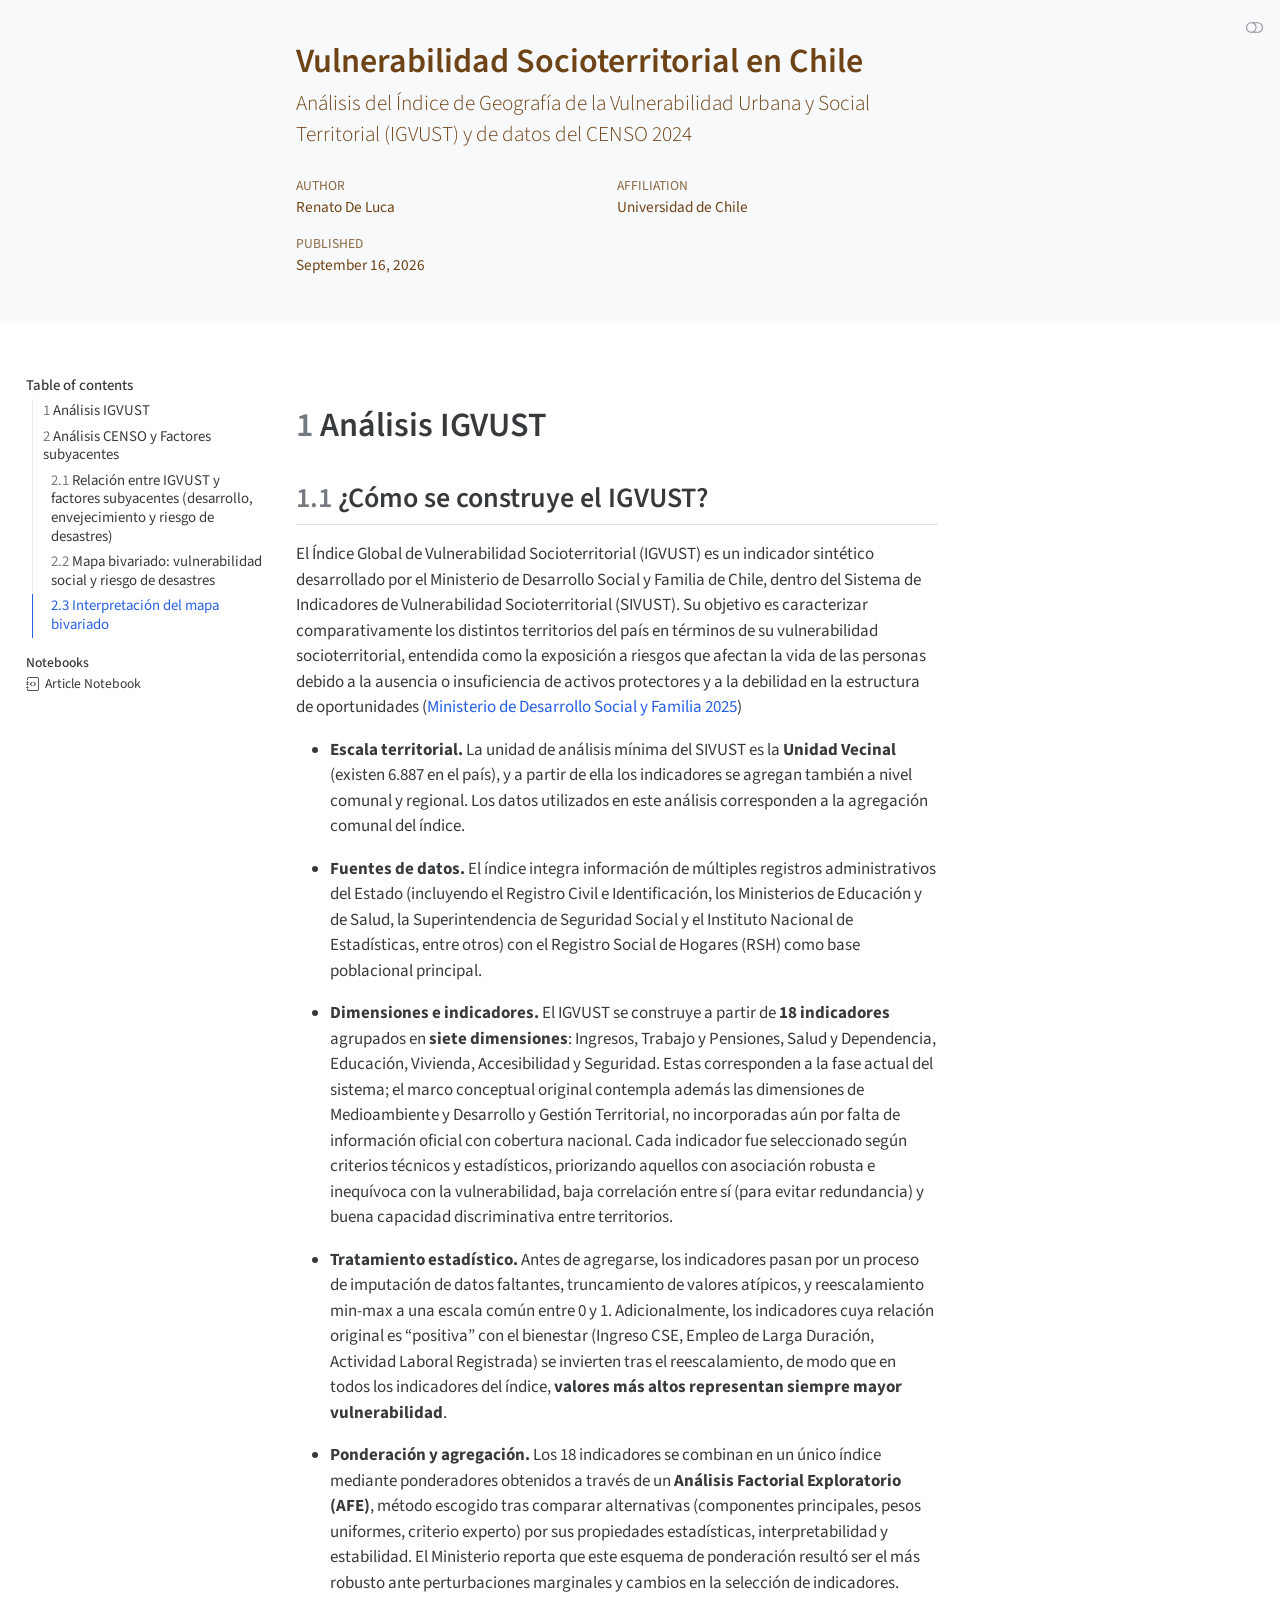
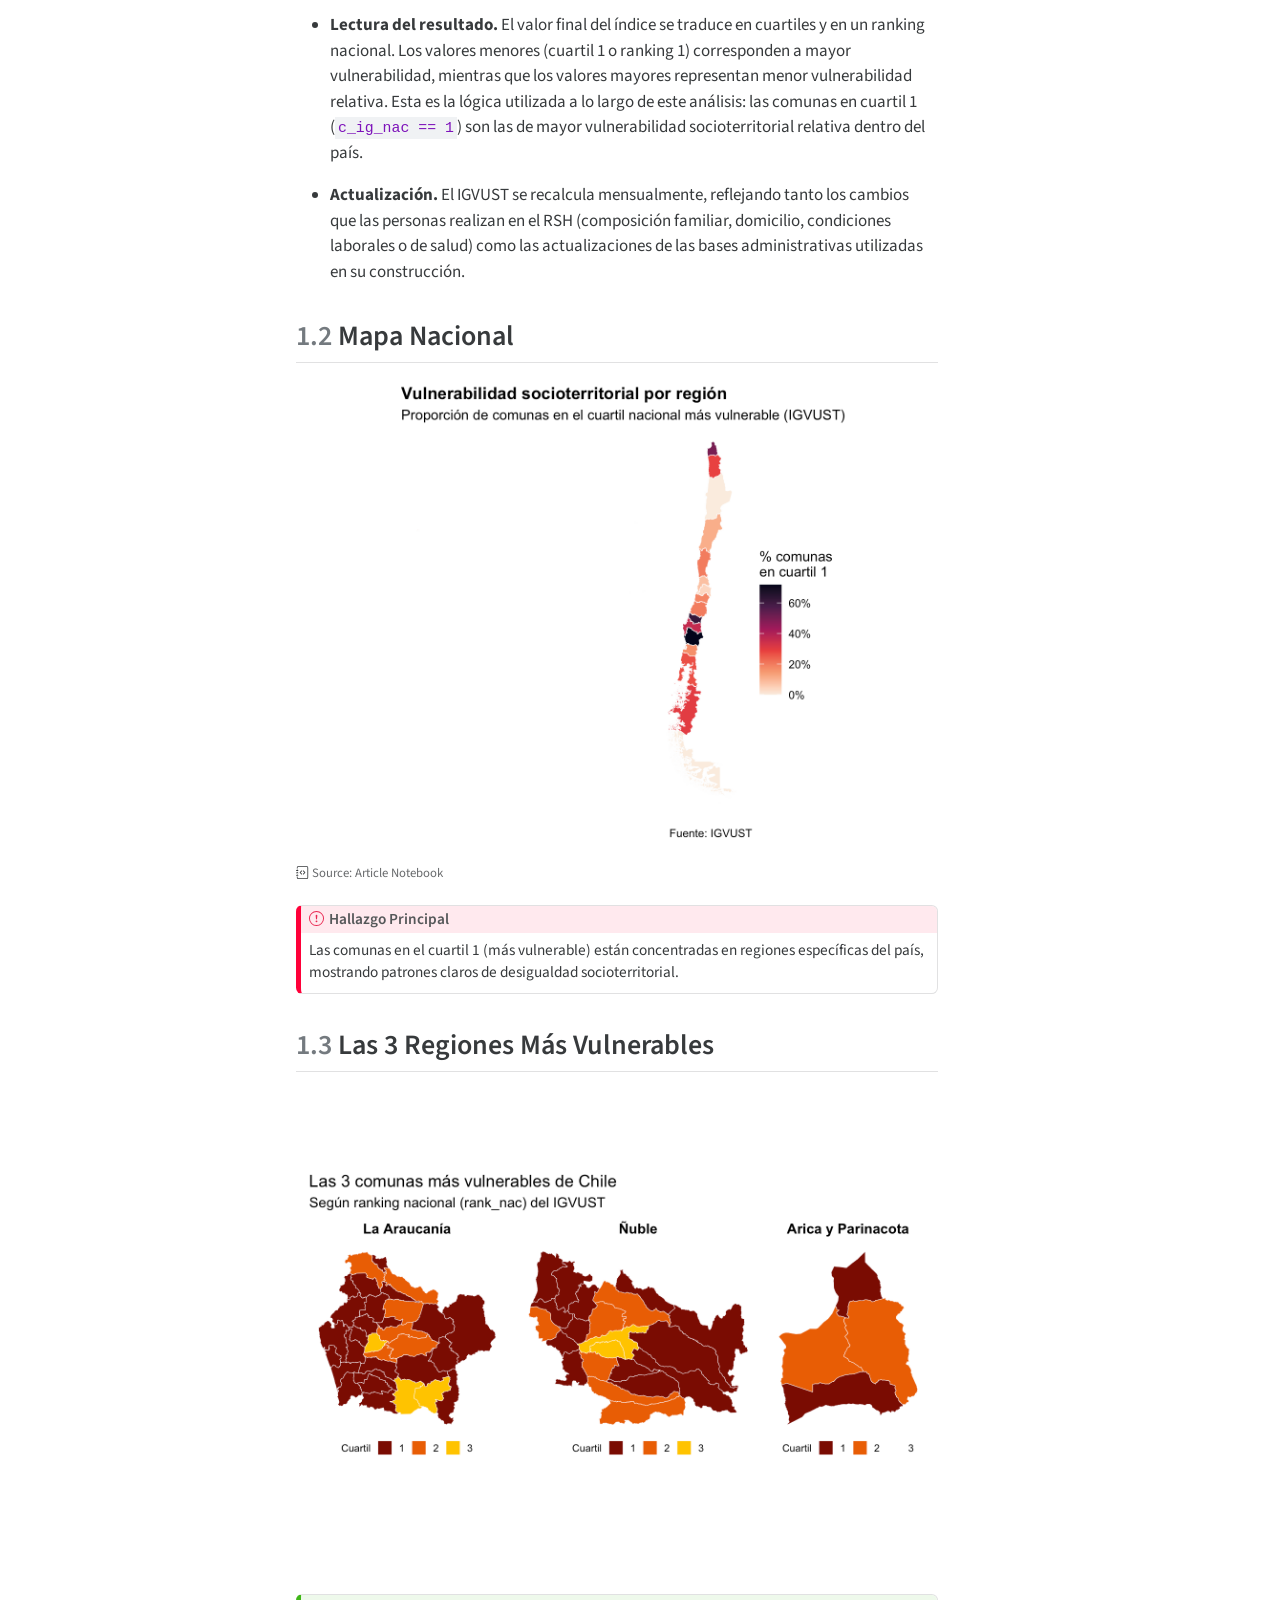
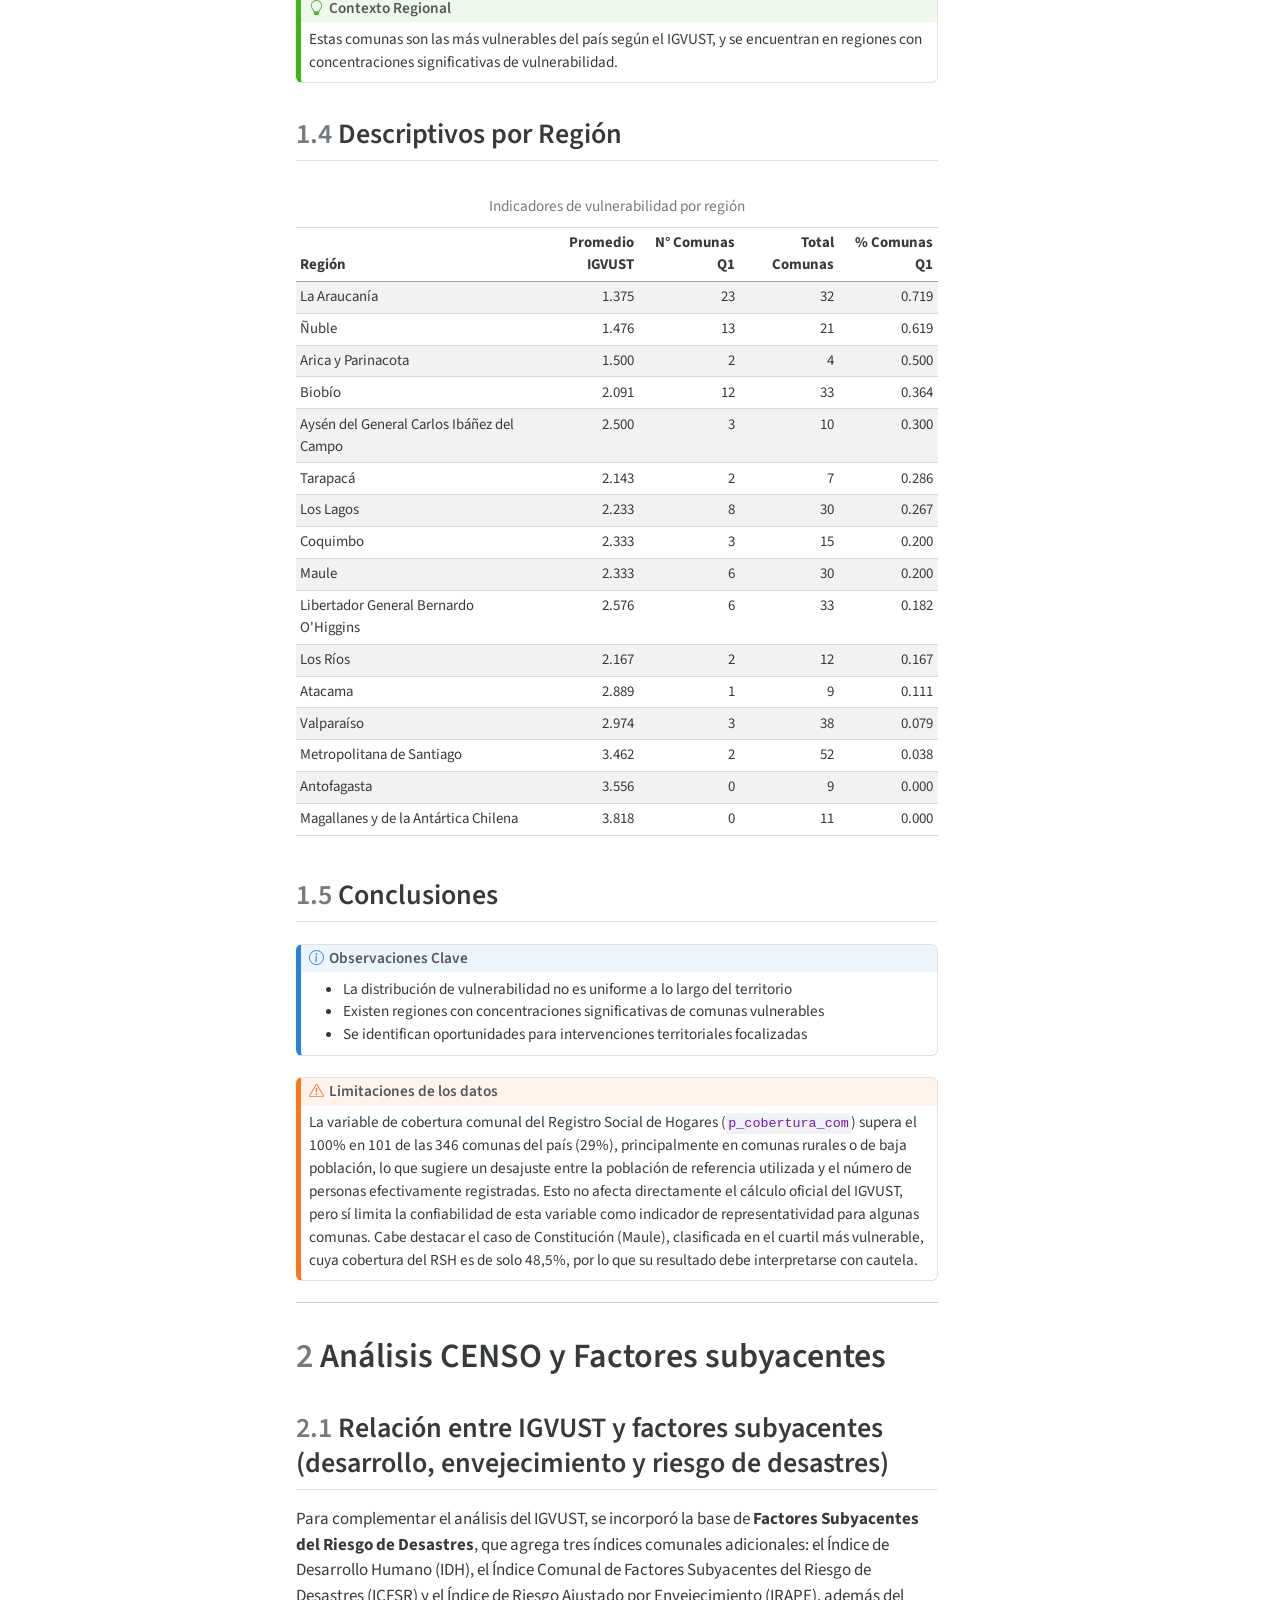
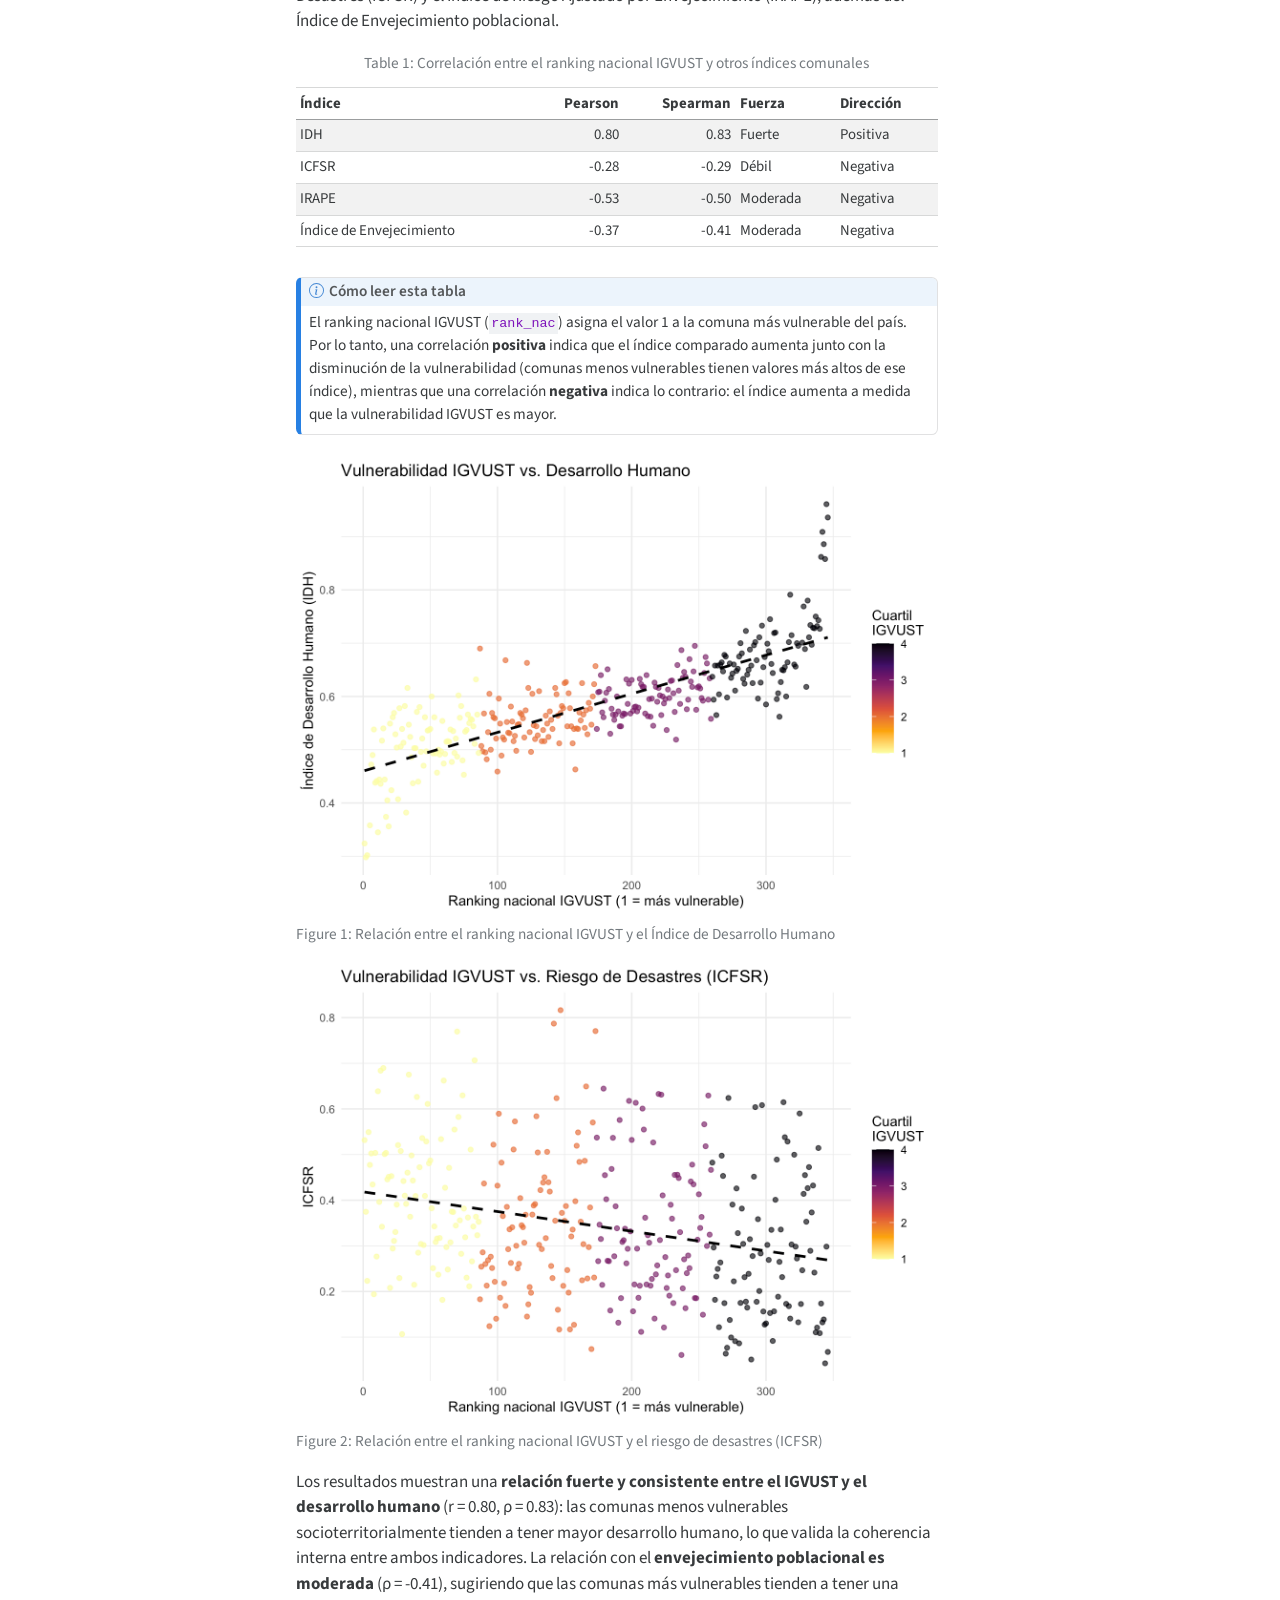
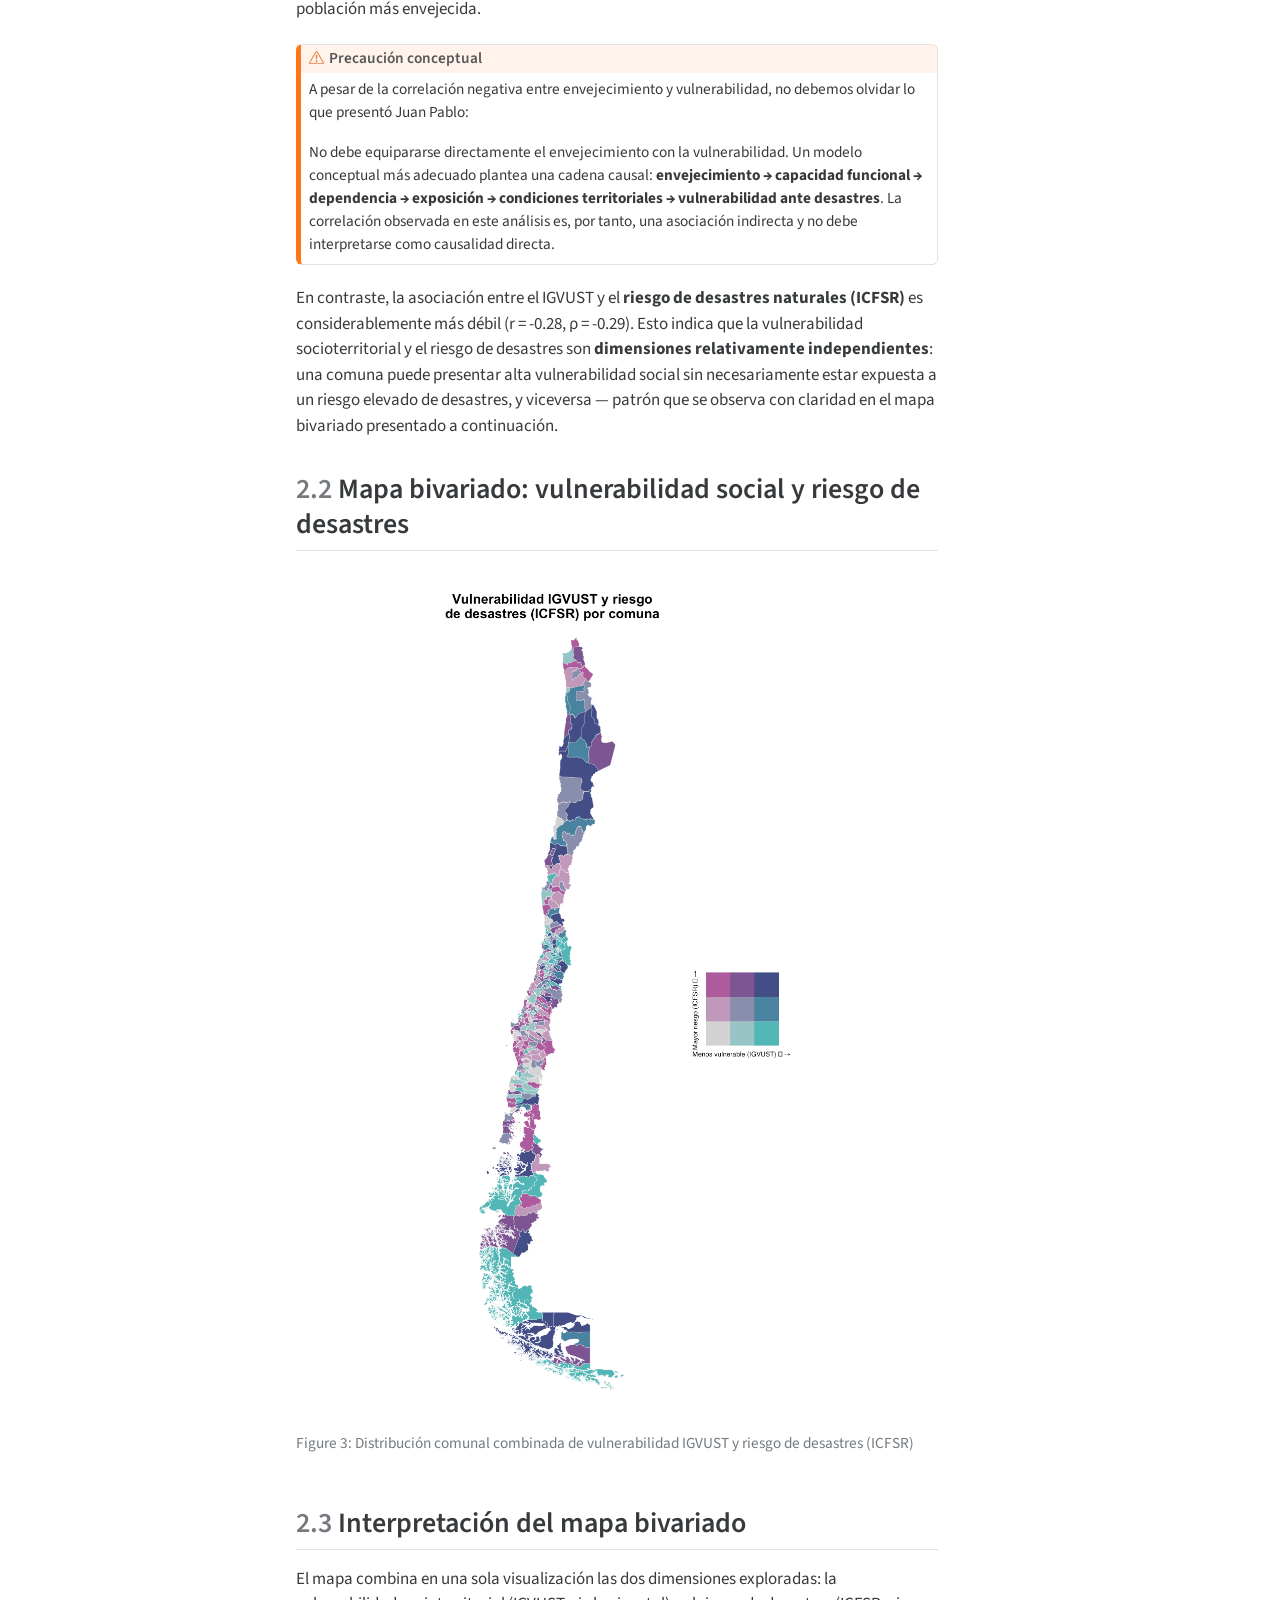
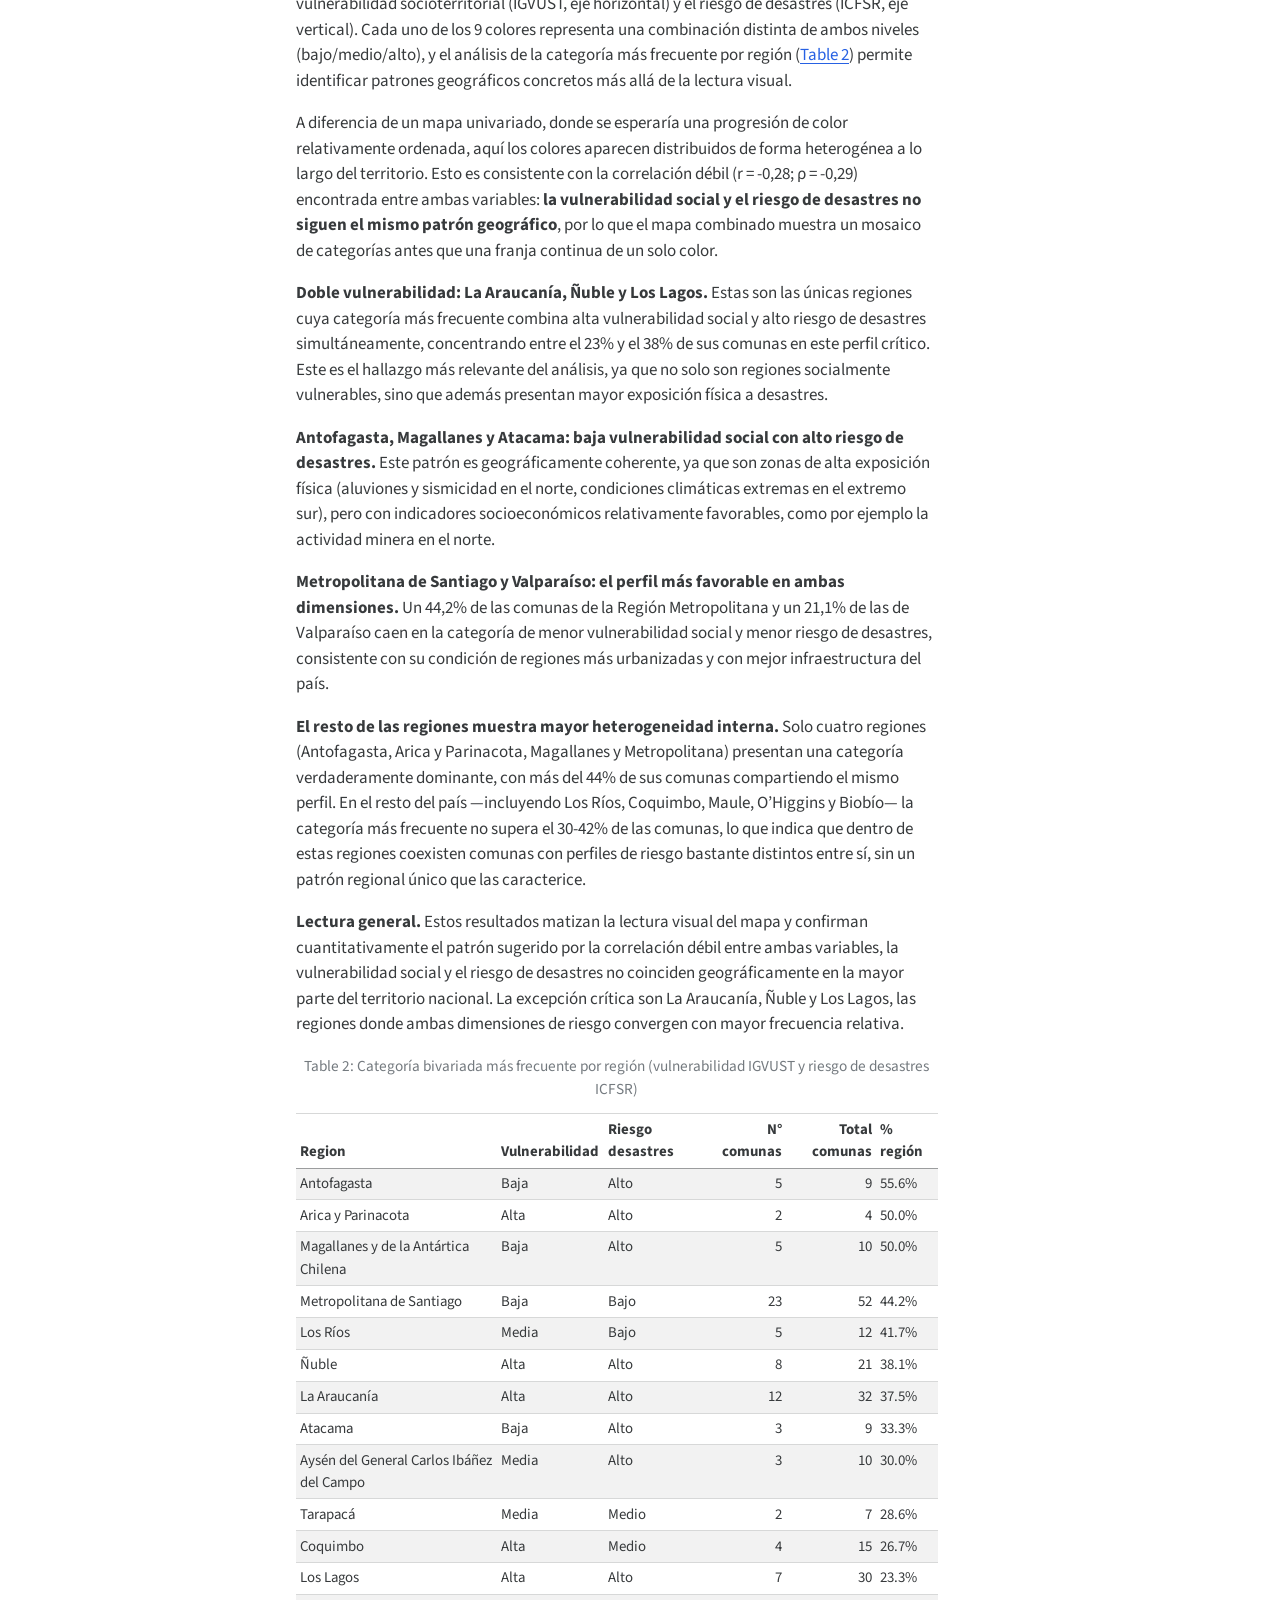
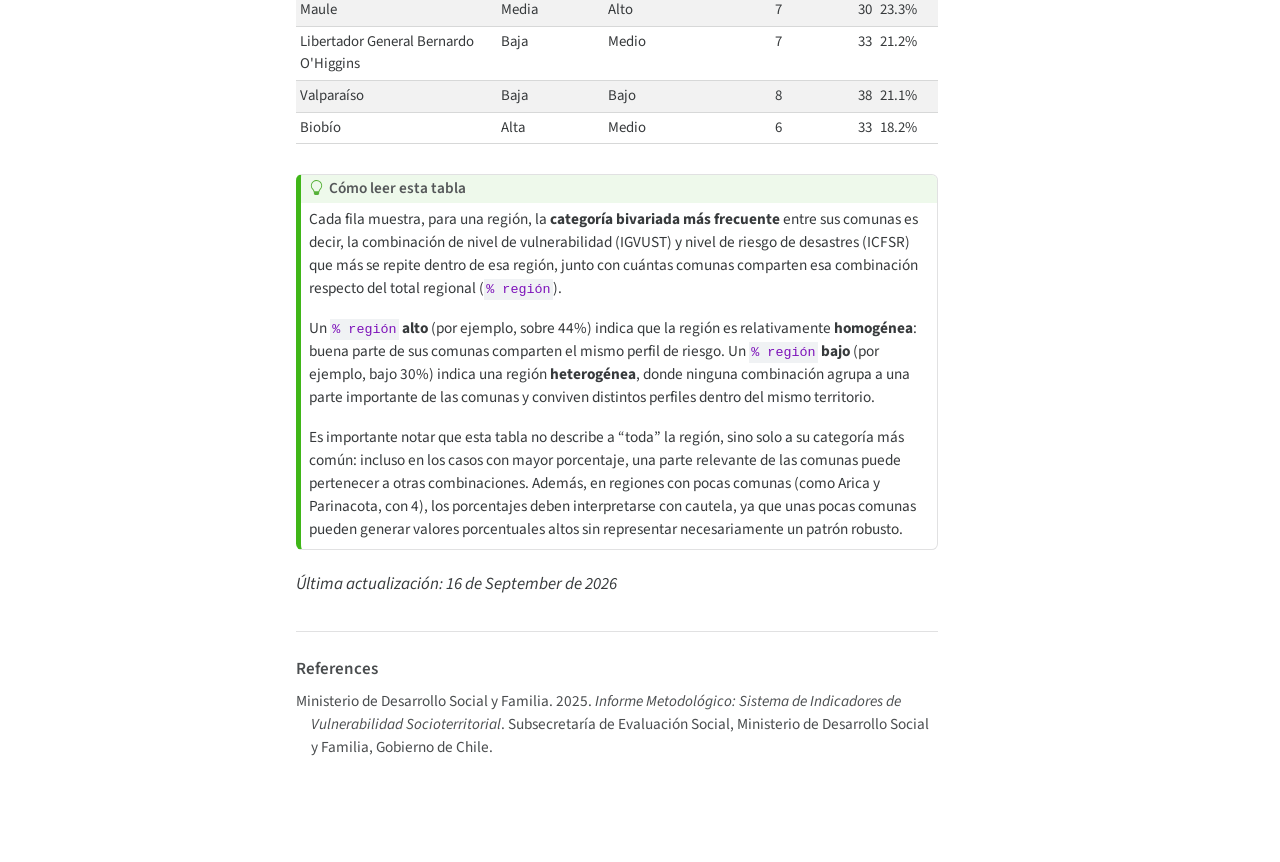
==== docs/index.html @ 6963e942 "add html" ====
<!DOCTYPE html>
<html xmlns="http://www.w3.org/1999/xhtml" lang="en" xml:lang="en"><head>

<meta charset="utf-8">
<meta name="generator" content="quarto-1.9.37">

<meta name="viewport" content="width=device-width, initial-scale=1.0, user-scalable=yes">

<meta name="dcterms.date" content="2026-09-16">

<title>Vulnerabilidad Socioterritorial en Chile</title>
<style>
/* Default styles provided by pandoc.
** See https://pandoc.org/MANUAL.html#variables-for-html for config info.
*/
code{white-space: pre-wrap;}
span.smallcaps{font-variant: small-caps;}
div.columns{display: flex; gap: min(4vw, 1.5em);}
div.column{flex: auto; overflow-x: auto;}
div.hanging-indent{margin-left: 1.5em; text-indent: -1.5em;}
ul.task-list{list-style: none;}
ul.task-list li input[type="checkbox"] {
  width: 0.8em;
  margin: 0 0.8em 0.2em -1em; /* quarto-specific, see https://github.com/quarto-dev/quarto-cli/issues/4556 */ 
  vertical-align: middle;
}
/* CSS for citations */
div.csl-bib-body { }
div.csl-entry {
  clear: both;
}
.hanging-indent div.csl-entry {
  margin-left:2em;
  text-indent:-2em;
}
div.csl-left-margin {
  min-width:2em;
  float:left;
}
div.csl-right-inline {
  margin-left:2em;
  padding-left:1em;
}
div.csl-indent {
  margin-left: 2em;
}</style>


<script src="site_libs/clipboard/clipboard.min.js"></script>
<script src="site_libs/quarto-html/quarto.js" type="module"></script>
<script src="site_libs/quarto-html/tabsets/tabsets.js" type="module"></script>
<script src="site_libs/quarto-html/popper.min.js"></script>
<script src="site_libs/quarto-html/tippy.umd.min.js"></script>
<script src="site_libs/quarto-html/anchor.min.js"></script>
<link href="site_libs/quarto-html/tippy.css" rel="stylesheet">
<link href="site_libs/quarto-html/quarto-syntax-highlighting-7f8f88aac4f3542376d5c11b86a4c14d.css" rel="stylesheet" class="quarto-color-scheme" id="quarto-text-highlighting-styles">
<link href="site_libs/quarto-html/quarto-syntax-highlighting-dark-d0ae9245876894da5ac7e18953ecc5cc.css" rel="stylesheet" class="quarto-color-scheme quarto-color-alternate" id="quarto-text-highlighting-styles">
<link href="site_libs/quarto-html/quarto-syntax-highlighting-7f8f88aac4f3542376d5c11b86a4c14d.css" rel="stylesheet" class="quarto-color-scheme-extra" id="quarto-text-highlighting-styles">
<script src="site_libs/bootstrap/bootstrap.min.js"></script>
<link href="site_libs/bootstrap/bootstrap-icons.css" rel="stylesheet">
<link href="site_libs/bootstrap/bootstrap-8ffd5f67044e5306d9846f29df41dda5.min.css" rel="stylesheet" append-hash="true" class="quarto-color-scheme" id="quarto-bootstrap" data-mode="light">
<link href="site_libs/bootstrap/bootstrap-dark-e9c089065520923051751262ebb12d2f.min.css" rel="stylesheet" append-hash="true" class="quarto-color-scheme quarto-color-alternate" id="quarto-bootstrap" data-mode="dark">
<link href="site_libs/bootstrap/bootstrap-8ffd5f67044e5306d9846f29df41dda5.min.css" rel="stylesheet" append-hash="true" class="quarto-color-scheme-extra" id="quarto-bootstrap" data-mode="light">
<script src="site_libs/quarto-contrib/glightbox/glightbox.min.js"></script>
<link href="site_libs/quarto-contrib/glightbox/glightbox.min.css" rel="stylesheet">
<link href="site_libs/quarto-contrib/glightbox/lightbox.css" rel="stylesheet">
<style>html{ scroll-behavior: smooth; }</style>
<script async="" src="https://hypothes.is/embed.js"></script>
<script>
  window.document.addEventListener("DOMContentLoaded", function (_event) {
    document.body.classList.add('hypothesis-enabled');
  });
</script>
<style>

      .quarto-title-block .quarto-title-banner h1,
      .quarto-title-block .quarto-title-banner h2,
      .quarto-title-block .quarto-title-banner h3,
      .quarto-title-block .quarto-title-banner h4,
      .quarto-title-block .quarto-title-banner h5,
      .quarto-title-block .quarto-title-banner h6
      {
        color: #6e4416;
      }

      .quarto-title-block .quarto-title-banner {
        color: #6e4416;
      }
</style>


<meta name="citation_title" content="Vulnerabilidad Socioterritorial en Chile">
<meta name="citation_author" content="Renato De Luca">
<meta name="citation_publication_date" content="2026-09-16">
<meta name="citation_cover_date" content="2026-09-16">
<meta name="citation_year" content="2026">
<meta name="citation_online_date" content="2026-09-16">
<meta name="citation_language" content="en">
<meta name="citation_reference" content="citation_title=From mandates to mechanisms: Institutional vulnerability, decentralized governance, and the challenges of local disaster risk reduction implementation;,citation_author=I. Alcántara-Ayala;,citation_author=et al.;,citation_publication_date=2025;,citation_cover_date=2025;,citation_year=2025;,citation_journal_title=International Journal of Disaster Risk Science;">
<meta name="citation_reference" content="citation_title=Los adultos mayores y las catástrofes: Preparación y respuesta;,citation_author=American Association for Geriatric Psychiatry [AAGP];,citation_publication_date=2024;,citation_cover_date=2024;,citation_year=2024;">
<meta name="citation_reference" content="citation_title=Staying despite disaster risks: Place attachment, voluntary immobility and adaptation in Tajikistan’s Pamir Mountains;,citation_author=S. Blondin;,citation_publication_date=2021;,citation_cover_date=2021;,citation_year=2021;,citation_journal_title=Geoforum;">
<meta name="citation_reference" content="citation_title=Disaster awareness and preparedness among older adults in Canada regarding floods, wildfires, and earthquakes;,citation_author=E. Bogdan;,citation_author=R. Krueger;,citation_author=J. Wright;,citation_author=K. Woods;,citation_author=S. Cottar;,citation_publication_date=2024;,citation_cover_date=2024;,citation_year=2024;,citation_issue=2;,citation_doi=10.1007/s13753-024-00555-9;,citation_volume=15;,citation_journal_title=International Journal of Disaster Risk Science;">
<meta name="citation_reference" content="citation_title=Lessons from the implementation of the Sendai Framework for Disaster Risk Reduction from Latin America and the Caribbean;,citation_author=M. Cabral-Ramírez;,citation_author=et al.;,citation_publication_date=2025;,citation_cover_date=2025;,citation_year=2025;,citation_journal_title=International Journal of Disaster Risk Science;">
<meta name="citation_reference" content="citation_title=Políticas y sistemas integrales de cuidados de largo plazo en América Latina y el Caribe;,citation_author=Comisión Económica para América Latina y el Caribe [CEPAL];,citation_publication_date=2023;,citation_cover_date=2023;,citation_year=2023;">
<meta name="citation_reference" content="citation_title=Place attachment and climate adaptation in older adults: A proposed theoretical model;,citation_author=P. De Gea-Grela;,citation_author=et al.;,citation_publication_date=2025;,citation_cover_date=2025;,citation_year=2025;,citation_journal_title=Journal for the Theory of Social Behaviour;">
<meta name="citation_reference" content="citation_title=Resiliencia comunitaria y gestión de riesgo de desastre en comunidades de la región del Biobío, Chile;,citation_author=A. P. Fuentes Aguilar;,citation_author=F. J. D’Silva Signe;,citation_publication_date=2025;,citation_cover_date=2025;,citation_year=2025;,citation_issue=2;,citation_volume=9;,citation_journal_title=Revista de Estudios Latinoamericanos sobre Reducción del Riesgo de Desastres (REDER);">
<meta name="citation_reference" content="citation_title=The changing social vulnerability in Shanghai during 2000–2020 and its implications for risk management;,citation_author=X. Huang;,citation_author=et al.;,citation_publication_date=2024;,citation_cover_date=2024;,citation_year=2024;,citation_journal_title=International Journal of Disaster Risk Reduction;">
<meta name="citation_reference" content="citation_title=Conceptualizing community resilience and the social dimensions of risk to overcome barriers to disaster risk reduction and sustainable development;,citation_author=A. J. Imperiale;,citation_author=F. Vanclay;,citation_publication_date=2021;,citation_cover_date=2021;,citation_year=2021;,citation_journal_title=Sustainable Development;">
<meta name="citation_reference" content="citation_title=Personas mayores y desastres: Aprendizajes para la implementación de políticas públicas luego del mega-incendio de 2024 en Valparaíso, Chile;,citation_author=P. Jara Jara;,citation_publication_date=2025;,citation_cover_date=2025;,citation_year=2025;,citation_issue=1;,citation_volume=9;,citation_journal_title=Revista de Estudios Latinoamericanos sobre Reducción del Riesgo de Desastres (REDER);">
<meta name="citation_reference" content="citation_title=Ageing in place in disaster prone rural coastal communities: A case study of Tai O Village in Hong Kong;,citation_author=C. Kwan;,citation_author=et al.;,citation_publication_date=2021;,citation_cover_date=2021;,citation_year=2021;,citation_journal_title=Sustainability;">
<meta name="citation_reference" content="citation_title=Factors influencing disaster preparedness behaviors of older adults;,citation_author=K.-M. Liao;,citation_author=S.-C. Hu;,citation_publication_date=2025;,citation_cover_date=2025;,citation_year=2025;,citation_journal_title=PLOS ONE;">
<meta name="citation_reference" content="citation_title=Social vulnerability indices: A scoping review;,citation_author=J. C. Mah;,citation_author=J. L. Penwarden;,citation_author=H. Pott;,citation_author=O. Theou;,citation_author=M. K. Andrew;,citation_publication_date=2023;,citation_cover_date=2023;,citation_year=2023;,citation_journal_title=BMC Public Health;">
<meta name="citation_reference" content="citation_title=Social vulnerability indicators for flooding in Aotearoa New Zealand;,citation_author=K. Mason;,citation_author=et al.;,citation_publication_date=2021;,citation_cover_date=2021;,citation_year=2021;,citation_journal_title=International Journal of Environmental Research and Public Health;">
<meta name="citation_reference" content="citation_title=Informe de Resultados del Índice Global de Vulnerabilidad Socioterritorial (IGVUST);,citation_author=Ministerio de Desarrollo Social y Familia;,citation_publication_date=2025;,citation_cover_date=2025;,citation_year=2025;">
<meta name="citation_reference" content="citation_title=Informe Metodológico: Sistema de Indicadores de Vulnerabilidad Socioterritorial;,citation_author=Ministerio de Desarrollo Social y Familia;,citation_publication_date=2025;,citation_cover_date=2025;,citation_year=2025;,citation_technical_report_institution=Subsecretaría de Evaluación Social, Ministerio de Desarrollo Social y Familia, Gobierno de Chile;">
<meta name="citation_reference" content="citation_title=Reconceptualizing community-based disaster risk management: From external-led projects to community-centered resilience building through a systematic review;,citation_author=A. Moktan;,citation_author=et al.;,citation_publication_date=2026;,citation_cover_date=2026;,citation_year=2026;,citation_journal_title=Progress in Disaster Science;">
<meta name="citation_reference" content="citation_title=Experience and local memory of older people in the face of disasters: A systematic review;,citation_author=C. Navarrete-Valladares;,citation_author=J. Sandoval-Díaz;,citation_author=E. Sandoval-Obando;,citation_publication_date=2023;,citation_cover_date=2023;,citation_year=2023;,citation_doi=10.3389/fpubh.2023.1163561;,citation_volume=11;,citation_journal_title=Frontiers in Public Health;">
<meta name="citation_reference" content="citation_title=Vulnerabilidad y capacidad adaptativa de personas mayores ante el cambio climático: Una revisión sistemática;,citation_author=C. Navarrete-Valladares;,citation_author=J. Sandoval;,citation_publication_date=2024;,citation_cover_date=2024;,citation_year=2024;,citation_issue=2;,citation_doi=10.30849/ripijp.v58i2.1840;,citation_volume=58;,citation_journal_title=Revista Interamericana de Psicología / Interamerican Journal of Psychology;">
<meta name="citation_reference" content="citation_title=Dimensiones de la gobernanza del riesgo de desastres: Una revisión sistemática;,citation_author=M. A. Núñez;,citation_author=C. Ocampo-Salazar;,citation_publication_date=2025;,citation_cover_date=2025;,citation_year=2025;,citation_issue=1;,citation_doi=10.55467/reder.v9i1.177;,citation_volume=9;,citation_journal_title=Revista de Estudios Latinoamericanos sobre Reducción del Riesgo de Desastres (REDER);">
<meta name="citation_reference" content="citation_title=Percepción del riesgo de desastres socionaturales en habitantes del Municipio de La Florida, Nariño, Colombia;,citation_author=Ojeda-Rosero;,citation_author=C. E. (Ed.);,citation_publication_date=2024;,citation_cover_date=2024;,citation_year=2024;,citation_journal_title=Redalyc / Revista de investigación;">
<meta name="citation_reference" content="citation_title=Climate change and healthy ageing: An assessment of the impact of climate hazards on older people;,citation_author=M. Prina;,citation_author=M. Khondoker;,citation_author=S. Cabral-Gutiérrez;,citation_author=B. C. M. Stephan;,citation_publication_date=2024;,citation_cover_date=2024;,citation_year=2024;,citation_journal_title=Journal of Global Health;">
<meta name="citation_reference" content="citation_title=An empirical social vulnerability map for flood risk assessment at global scale (&amp;amp;amp;quot;GlobE-SoVI&amp;quot;);,citation_author=L. Reimann;,citation_author=A. T. Vafeidis;,citation_author=J. L. Merkens;,citation_publication_date=2024;,citation_cover_date=2024;,citation_year=2024;,citation_journal_title=Earth’s Future;">
<meta name="citation_reference" content="citation_title=Capacidad estatal y vulnerabilidad ante el riesgo de desastres: El caso del megaincendio de 2014 en Valparaíso, Chile;,citation_author=R. Rivas;,citation_author=L. Maldonado;,citation_author=K. Campos;,citation_author=L. Ojeda;,citation_publication_date=2024;,citation_cover_date=2024;,citation_year=2024;,citation_issue=2;,citation_doi=10.55467/reder.v8i2.168;,citation_volume=8;,citation_journal_title=Revista de Estudios Latinoamericanos sobre Reducción del Riesgo de Desastres (REDER);">
<meta name="citation_reference" content="citation_title=Community mapping based on Milton Santos as a tool for disaster response and risk management in self-built communities: Case study of El Pacífico, Medellín, Colombia;,citation_author=L. A. Rivera Flórez;,citation_author=et al.;,citation_publication_date=2024;,citation_cover_date=2024;,citation_year=2024;,citation_journal_title=Cogent Social Sciences;">
<meta name="citation_reference" content="citation_title=Disaster awareness, disaster risk perceptions, and disaster risk communication among older adults in Niğde, Türkiye;,citation_author=Ç. Samancı Tekin;,citation_author=N. Ozkan;,citation_publication_date=2026;,citation_cover_date=2026;,citation_year=2026;,citation_issue=2;,citation_doi=10.1007/s10823-026-09584-x;,citation_volume=41;,citation_journal_title=Journal of Cross-Cultural Gerontology;">
<meta name="citation_reference" content="citation_title=Apego al lugar y percepción del riesgo volcánico en personas mayores de Ñuble, Chile;,citation_author=J. Sandoval-Díaz;,citation_author=S. R. Monsalves-Peña;,citation_author=V. Vejar-Valle;,citation_author=C. Bravo-Ferretti;,citation_publication_date=2022;,citation_cover_date=2022;,citation_year=2022;,citation_issue=46;,citation_volume=25;,citation_journal_title=Revista Urbano;">
<meta name="citation_reference" content="citation_title=Collective memories and previous experiences of older people in the face of disaster risk processes: Lessons learned, implication, and social support;,citation_author=J. Sandoval-Díaz;,citation_author=C. Navarrete-Valladares;,citation_author=C. Suazo-Muñoz;,citation_author=S. Martínez-Labrín;,citation_publication_date=2023;,citation_cover_date=2023;,citation_year=2023;,citation_doi=10.3389/fclim.2023.1272219;,citation_volume=5;,citation_journal_title=Frontiers in Climate;">
<meta name="citation_reference" content="citation_title=Community resilience to disaster risk in older adults: Socio-community attributes and resilient dimensions produced via participatory strategies;,citation_author=J. Sandoval-Díaz;,citation_author=C. Suazo-Muñoz;,citation_author=C. Navarrete-Valladares;,citation_publication_date=2025;,citation_cover_date=2025;,citation_year=2025;,citation_issue=5;,citation_doi=10.1002/jcop.70030;,citation_volume=53;,citation_journal_title=Journal of Community Psychology;">
<meta name="citation_reference" content="citation_title=Revisión sistemática sobre la capacidad de adaptación y resiliencia comunitaria ante desastres socionaturales en América Latina y el Caribe;,citation_author=J. Sandoval-Díaz;,citation_author=M. Navarrete Muñoz;,citation_author=D. Cuadra Martínez;,citation_publication_date=2023;,citation_cover_date=2023;,citation_year=2023;,citation_issue=2;,citation_doi=10.55467/reder.v7i2.132;,citation_volume=7;,citation_journal_title=Revista de Estudios Latinoamericanos sobre Reducción del Riesgo de Desastres (REDER);">
<meta name="citation_reference" content="citation_title=Community resilience to wildfires: A systematic review of impacts, coping strategies, indicators, and governance challenges;,citation_author=J. Sandoval Díaz;,citation_author=et al.;,citation_publication_date=2025;,citation_cover_date=2025;,citation_year=2025;,citation_journal_title=Progress in Disaster Science;">
<meta name="citation_reference" content="citation_title=Flood hazard mapping and flood preparedness literacy of the elderly population residing in Bangkok, Thailand;,citation_author=C. Sawangnate;,citation_author=et al.;,citation_publication_date=2022;,citation_cover_date=2022;,citation_year=2022;,citation_journal_title=Water;">
<meta name="citation_reference" content="citation_title=Can pre-disaster community resilience enhance post-disaster recovery among older adults? A natural experiment in Iwanuma City after the 2011 Great East Japan Earthquake and Tsunami;,citation_author=Y. Shiozaki;,citation_author=et al.;,citation_publication_date=2026;,citation_cover_date=2026;,citation_year=2026;,citation_journal_title=International Journal of Disaster Risk Reduction;">
<meta name="citation_reference" content="citation_title=Vulnerability of older adults in natural disaster scenarios: A case study of earthquakes;,citation_author=W. Si;,citation_author=et al.;,citation_publication_date=2025;,citation_cover_date=2025;,citation_year=2025;,citation_journal_title=Innovation in Aging;">
<meta name="citation_reference" content="citation_title=The social cohesion measures contributing to resilient disaster recovery: A systematic literature review;,citation_author=S. Sobhaninia;,citation_publication_date=2024;,citation_cover_date=2024;,citation_year=2024;,citation_issue=4;,citation_doi=10.1177/08854122241238196;,citation_volume=39;,citation_journal_title=Journal of Planning Literature;">
<meta name="citation_reference" content="citation_title=Stronger together? Redefining social cohesion role in building disaster-resilient communities;,citation_author=S. Sobhaninia;,citation_author=S. Buckman;,citation_author=C. Ortiz-García;,citation_publication_date=2024;,citation_cover_date=2024;,citation_year=2024;,citation_issue=11;,citation_volume=27;,citation_journal_title=Journal of Risk Research;">
<meta name="citation_reference" content="citation_title=Active aging and disaster risk reduction: Examining the contributions of older adults in community disaster risk management;,citation_author=W. Thongchuay;,citation_author=et al.;,citation_publication_date=2025;,citation_cover_date=2025;,citation_year=2025;,citation_journal_title=International Journal of Innovative Research and Scientific Studies;">
<meta name="citation_reference" content="citation_title=Place attachment and disaster preparedness: Examining the role of place scale and preparedness type;,citation_author=A. Wallis;,citation_author=et al.;,citation_publication_date=2021;,citation_cover_date=2021;,citation_year=2021;,citation_journal_title=Environment and Behavior;">
<meta name="citation_reference" content="citation_title=Community resilience and psychological distress in Chinese older adults amid COVID-19: The roles of perceived community prevention effectiveness and risk perception;,citation_author=J. Zhang;,citation_author=L. Xu;,citation_author=J. Li;,citation_author=L. Sun;,citation_author=G. Ding;,citation_author=W. Qin;,citation_author=S. Yang;,citation_author=Z. Ren;,citation_author=S. Liu;,citation_author=Z. Yin;,citation_publication_date=2021;,citation_cover_date=2021;,citation_year=2021;,citation_journal_title=Aging &amp;amp;amp; Mental Health;">
<meta name="citation_reference" content="citation_title=How does social capital facilitate community disaster resilience? A systematic review;,citation_author=G. Zhao;,citation_author=et al.;,citation_publication_date=2025;,citation_cover_date=2025;,citation_year=2025;,citation_journal_title=Frontiers in Environmental Science;">
</head>

<body class="quarto-light"><script id="quarto-html-before-body" type="application/javascript">
    const toggleBodyColorMode = (bsSheetEl) => {
      const mode = bsSheetEl.getAttribute("data-mode");
      const bodyEl = window.document.querySelector("body");
      if (mode === "dark") {
        bodyEl.classList.add("quarto-dark");
        bodyEl.classList.remove("quarto-light");
      } else {
        bodyEl.classList.add("quarto-light");
        bodyEl.classList.remove("quarto-dark");
      }
    }
    const toggleBodyColorPrimary = () => {
      const bsSheetEl = window.document.querySelector("link#quarto-bootstrap:not([rel=disabled-stylesheet])");
      if (bsSheetEl) {
        toggleBodyColorMode(bsSheetEl);
      }
    }
    const setColorSchemeToggle = (alternate) => {
      const toggles = window.document.querySelectorAll('.quarto-color-scheme-toggle');
      for (let i=0; i < toggles.length; i++) {
        const toggle = toggles[i];
        if (toggle) {
          if (alternate) {
            toggle.classList.add("alternate");
          } else {
            toggle.classList.remove("alternate");
          }
        }
      }
    };
    const toggleColorMode = (alternate) => {
      // Switch the stylesheets
      const primaryStylesheets = window.document.querySelectorAll('link.quarto-color-scheme:not(.quarto-color-alternate)');
      const alternateStylesheets = window.document.querySelectorAll('link.quarto-color-scheme.quarto-color-alternate');
      manageTransitions('#quarto-margin-sidebar .nav-link', false);
      if (alternate) {
        // note: dark is layered on light, we don't disable primary!
        enableStylesheet(alternateStylesheets);
        for (const sheetNode of alternateStylesheets) {
          if (sheetNode.id === "quarto-bootstrap") {
            toggleBodyColorMode(sheetNode);
          }
        }
      } else {
        disableStylesheet(alternateStylesheets);
        enableStylesheet(primaryStylesheets)
        toggleBodyColorPrimary();
      }
      manageTransitions('#quarto-margin-sidebar .nav-link', true);
      // Switch the toggles
      setColorSchemeToggle(alternate)
      // Hack to workaround the fact that safari doesn't
      // properly recolor the scrollbar when toggling (#1455)
      if (navigator.userAgent.indexOf('Safari') > 0 && navigator.userAgent.indexOf('Chrome') == -1) {
        manageTransitions("body", false);
        window.scrollTo(0, 1);
        setTimeout(() => {
          window.scrollTo(0, 0);
          manageTransitions("body", true);
        }, 40);
      }
    }
    const disableStylesheet = (stylesheets) => {
      for (let i=0; i < stylesheets.length; i++) {
        const stylesheet = stylesheets[i];
        stylesheet.rel = 'disabled-stylesheet';
      }
    }
    const enableStylesheet = (stylesheets) => {
      for (let i=0; i < stylesheets.length; i++) {
        const stylesheet = stylesheets[i];
        if(stylesheet.rel !== 'stylesheet') { // for Chrome, which will still FOUC without this check
          stylesheet.rel = 'stylesheet';
        }
      }
    }
    const manageTransitions = (selector, allowTransitions) => {
      const els = window.document.querySelectorAll(selector);
      for (let i=0; i < els.length; i++) {
        const el = els[i];
        if (allowTransitions) {
          el.classList.remove('notransition');
        } else {
          el.classList.add('notransition');
        }
      }
    }
    const isFileUrl = () => {
      return window.location.protocol === 'file:';
    }
    const hasAlternateSentinel = () => {
      let styleSentinel = getColorSchemeSentinel();
      if (styleSentinel !== null) {
        return styleSentinel === "alternate";
      } else {
        return false;
      }
    }
    const setStyleSentinel = (alternate) => {
      const value = alternate ? "alternate" : "default";
      if (!isFileUrl()) {
        window.localStorage.setItem("quarto-color-scheme", value);
      } else {
        localAlternateSentinel = value;
      }
    }
    const getColorSchemeSentinel = () => {
      if (!isFileUrl()) {
        const storageValue = window.localStorage.getItem("quarto-color-scheme");
        return storageValue != null ? storageValue : localAlternateSentinel;
      } else {
        return localAlternateSentinel;
      }
    }
    const toggleGiscusIfUsed = (isAlternate, darkModeDefault) => {
      const baseTheme = document.querySelector('#giscus-base-theme')?.value ?? 'light';
      const alternateTheme = document.querySelector('#giscus-alt-theme')?.value ?? 'dark';
      let newTheme = '';
      if(authorPrefersDark) {
        newTheme = isAlternate ? baseTheme : alternateTheme;
      } else {
        newTheme = isAlternate ? alternateTheme : baseTheme;
      }
      const changeGiscusTheme = () => {
        // From: https://github.com/giscus/giscus/issues/336
        const sendMessage = (message) => {
          const iframe = document.querySelector('iframe.giscus-frame');
          if (!iframe) return;
          iframe.contentWindow.postMessage({ giscus: message }, 'https://giscus.app');
        }
        sendMessage({
          setConfig: {
            theme: newTheme
          }
        });
      }
      const isGiscussLoaded = window.document.querySelector('iframe.giscus-frame') !== null;
      if (isGiscussLoaded) {
        changeGiscusTheme();
      }
    };
    const authorPrefersDark = false;
    const darkModeDefault = authorPrefersDark;
      document.querySelector('link#quarto-text-highlighting-styles.quarto-color-scheme-extra').rel = 'disabled-stylesheet';
      document.querySelector('link#quarto-bootstrap.quarto-color-scheme-extra').rel = 'disabled-stylesheet';
    let localAlternateSentinel = darkModeDefault ? 'alternate' : 'default';
    // Dark / light mode switch
    window.quartoToggleColorScheme = () => {
      // Read the current dark / light value
      let toAlternate = !hasAlternateSentinel();
      toggleColorMode(toAlternate);
      setStyleSentinel(toAlternate);
      toggleGiscusIfUsed(toAlternate, darkModeDefault);
      window.dispatchEvent(new Event('resize'));
    };
    // Switch to dark mode if need be
    if (hasAlternateSentinel()) {
      toggleColorMode(true);
    } else {
      toggleColorMode(false);
    }
  </script>

<header id="title-block-header" class="quarto-title-block default toc-left page-columns page-full">
  <div class="quarto-title-banner page-columns page-full">
    <div class="quarto-title column-body">
      <h1 class="title">Vulnerabilidad Socioterritorial en Chile</h1>
            <p class="subtitle lead">Análisis del Índice de Geografía de la Vulnerabilidad Urbana y Social Territorial (IGVUST) y de datos del CENSO 2024</p>
          </div>

    
    <div class="quarto-title-meta-container">
      <div class="quarto-title-meta-column-start">
            <div class="quarto-title-meta-author">
          <div class="quarto-title-meta-heading">Author</div>
          <div class="quarto-title-meta-heading">Affiliation</div>
          
                <div class="quarto-title-meta-contents">
            <p class="author">Renato De Luca </p>
          </div>
                <div class="quarto-title-meta-contents">
                    <p class="affiliation">
                        Universidad de Chile
                      </p>
                  </div>
                    </div>
        
        <div class="quarto-title-meta">

                      
                <div>
            <div class="quarto-title-meta-heading">Published</div>
            <div class="quarto-title-meta-contents">
              <p class="date">September 16, 2026</p>
            </div>
          </div>
          
                
              </div>
      </div>
      <div class="quarto-title-meta-column-end quarto-other-formats-target">
      </div>
    </div>



    <div class="quarto-other-links-text-target">
    </div>  </div>
</header><div id="quarto-content" class="page-columns page-rows-contents page-layout-article toc-left">
<div id="quarto-sidebar-toc-left" class="sidebar toc-left">
  <nav id="TOC" role="doc-toc" class="toc-active">
    <h2 id="toc-title">Table of contents</h2>
   
  <ul class="collapse">
  <li><a href="#análisis-igvust" id="toc-análisis-igvust" class="nav-link active" data-scroll-target="#análisis-igvust"><span class="header-section-number">1</span> Análisis IGVUST</a>
  <ul class="collapse">
  <li><a href="#cómo-se-construye-el-igvust" id="toc-cómo-se-construye-el-igvust" class="nav-link" data-scroll-target="#cómo-se-construye-el-igvust"><span class="header-section-number">1.1</span> ¿Cómo se construye el IGVUST?</a></li>
  <li><a href="#mapa-nacional" id="toc-mapa-nacional" class="nav-link" data-scroll-target="#mapa-nacional"><span class="header-section-number">1.2</span> Mapa Nacional</a></li>
  <li><a href="#las-3-regiones-más-vulnerables" id="toc-las-3-regiones-más-vulnerables" class="nav-link" data-scroll-target="#las-3-regiones-más-vulnerables"><span class="header-section-number">1.3</span> Las 3 Regiones Más Vulnerables</a></li>
  <li><a href="#descriptivos-por-región" id="toc-descriptivos-por-región" class="nav-link" data-scroll-target="#descriptivos-por-región"><span class="header-section-number">1.4</span> Descriptivos por Región</a></li>
  <li><a href="#conclusiones" id="toc-conclusiones" class="nav-link" data-scroll-target="#conclusiones"><span class="header-section-number">1.5</span> Conclusiones</a></li>
  </ul></li>
  <li><a href="#análisis-censo-y-factores-subyacentes" id="toc-análisis-censo-y-factores-subyacentes" class="nav-link" data-scroll-target="#análisis-censo-y-factores-subyacentes"><span class="header-section-number">2</span> Análisis CENSO y Factores subyacentes</a>
  <ul class="collapse">
  <li><a href="#relación-entre-igvust-y-factores-subyacentes-desarrollo-envejecimiento-y-riesgo-de-desastres" id="toc-relación-entre-igvust-y-factores-subyacentes-desarrollo-envejecimiento-y-riesgo-de-desastres" class="nav-link" data-scroll-target="#relación-entre-igvust-y-factores-subyacentes-desarrollo-envejecimiento-y-riesgo-de-desastres"><span class="header-section-number">2.1</span> Relación entre IGVUST y factores subyacentes (desarrollo, envejecimiento y riesgo de desastres)</a></li>
  <li><a href="#mapa-bivariado-vulnerabilidad-social-y-riesgo-de-desastres" id="toc-mapa-bivariado-vulnerabilidad-social-y-riesgo-de-desastres" class="nav-link" data-scroll-target="#mapa-bivariado-vulnerabilidad-social-y-riesgo-de-desastres"><span class="header-section-number">2.2</span> Mapa bivariado: vulnerabilidad social y riesgo de desastres</a></li>
  <li><a href="#interpretación-del-mapa-bivariado" id="toc-interpretación-del-mapa-bivariado" class="nav-link" data-scroll-target="#interpretación-del-mapa-bivariado"><span class="header-section-number">2.3</span> Interpretación del mapa bivariado</a></li>
  </ul></li>
  </ul>
<div class="quarto-alternate-notebooks"><h2>Notebooks</h2><ul><li><a href="index-preview.html"><i class="bi bi-journal-code"></i>Article Notebook</a></li></ul></div></nav>
</div>
<div id="quarto-margin-sidebar" class="sidebar margin-sidebar zindex-bottom">
</div>
<main class="content quarto-banner-title-block" id="quarto-document-content">




  


<section id="análisis-igvust" class="level1" data-number="1">
<h1 data-number="1"><span class="header-section-number">1</span> Análisis IGVUST</h1>
<section id="cómo-se-construye-el-igvust" class="level2" data-number="1.1">
<h2 data-number="1.1" class="anchored" data-anchor-id="cómo-se-construye-el-igvust"><span class="header-section-number">1.1</span> ¿Cómo se construye el IGVUST?</h2>
<p>El Índice Global de Vulnerabilidad Socioterritorial (IGVUST) es un indicador sintético desarrollado por el Ministerio de Desarrollo Social y Familia de Chile, dentro del Sistema de Indicadores de Vulnerabilidad Socioterritorial (SIVUST). Su objetivo es caracterizar comparativamente los distintos territorios del país en términos de su vulnerabilidad socioterritorial, entendida como la exposición a riesgos que afectan la vida de las personas debido a la ausencia o insuficiencia de activos protectores y a la debilidad en la estructura de oportunidades <span class="citation" data-cites="minsoc_sivust_2025">(<a href="#ref-minsoc_sivust_2025" role="doc-biblioref">Ministerio de Desarrollo Social y Familia 2025</a>)</span></p>
<ul>
<li><p><strong>Escala territorial.</strong> La unidad de análisis mínima del SIVUST es la <strong>Unidad Vecinal</strong> (existen 6.887 en el país), y a partir de ella los indicadores se agregan también a nivel comunal y regional. Los datos utilizados en este análisis corresponden a la agregación comunal del índice.</p></li>
<li><p><strong>Fuentes de datos.</strong> El índice integra información de múltiples registros administrativos del Estado (incluyendo el Registro Civil e Identificación, los Ministerios de Educación y de Salud, la Superintendencia de Seguridad Social y el Instituto Nacional de Estadísticas, entre otros) con el Registro Social de Hogares (RSH) como base poblacional principal.</p></li>
<li><p><strong>Dimensiones e indicadores.</strong> El IGVUST se construye a partir de <strong>18 indicadores</strong> agrupados en <strong>siete dimensiones</strong>: Ingresos, Trabajo y Pensiones, Salud y Dependencia, Educación, Vivienda, Accesibilidad y Seguridad. Estas corresponden a la fase actual del sistema; el marco conceptual original contempla además las dimensiones de Medioambiente y Desarrollo y Gestión Territorial, no incorporadas aún por falta de información oficial con cobertura nacional. Cada indicador fue seleccionado según criterios técnicos y estadísticos, priorizando aquellos con asociación robusta e inequívoca con la vulnerabilidad, baja correlación entre sí (para evitar redundancia) y buena capacidad discriminativa entre territorios.</p></li>
<li><p><strong>Tratamiento estadístico.</strong> Antes de agregarse, los indicadores pasan por un proceso de imputación de datos faltantes, truncamiento de valores atípicos, y reescalamiento min-max a una escala común entre 0 y 1. Adicionalmente, los indicadores cuya relación original es “positiva” con el bienestar (Ingreso CSE, Empleo de Larga Duración, Actividad Laboral Registrada) se invierten tras el reescalamiento, de modo que en todos los indicadores del índice, <strong>valores más altos representan siempre mayor vulnerabilidad</strong>.</p></li>
<li><p><strong>Ponderación y agregación.</strong> Los 18 indicadores se combinan en un único índice mediante ponderadores obtenidos a través de un <strong>Análisis Factorial Exploratorio (AFE)</strong>, método escogido tras comparar alternativas (componentes principales, pesos uniformes, criterio experto) por sus propiedades estadísticas, interpretabilidad y estabilidad. El Ministerio reporta que este esquema de ponderación resultó ser el más robusto ante perturbaciones marginales y cambios en la selección de indicadores.</p></li>
<li><p><strong>Lectura del resultado.</strong> El valor final del índice se traduce en cuartiles y en un ranking nacional. Los valores menores (cuartil 1 o ranking 1) corresponden a mayor vulnerabilidad, mientras que los valores mayores representan menor vulnerabilidad relativa. Esta es la lógica utilizada a lo largo de este análisis: las comunas en cuartil 1 (<code>c_ig_nac == 1</code>) son las de mayor vulnerabilidad socioterritorial relativa dentro del país.</p></li>
<li><p><strong>Actualización.</strong> El IGVUST se recalcula mensualmente, reflejando tanto los cambios que las personas realizan en el RSH (composición familiar, domicilio, condiciones laborales o de salud) como las actualizaciones de las bases administrativas utilizadas en su construcción.</p></li>
</ul>
</section>
<section id="mapa-nacional" class="level2" data-number="1.2">
<h2 data-number="1.2" class="anchored" data-anchor-id="mapa-nacional"><span class="header-section-number">1.2</span> Mapa Nacional</h2>
<div class="cell">
<div class="cell-output-display">
<div>
<figure class="figure">
<p><a href="index_files/figure-html/unnamed-chunk-2-1.png" class="lightbox" data-gallery="quarto-lightbox-gallery-1"><img src="index_files/figure-html/unnamed-chunk-2-1.png" class="img-fluid figure-img" width="672"></a></p>
</figure>
</div>
</div>
<a class="quarto-notebook-link" id="nblink-1" href="index-preview.html">Source: Article Notebook</a></div>
<div class="callout callout-style-default callout-important callout-titled">
<div class="callout-header d-flex align-content-center">
<div class="callout-icon-container">
<i class="callout-icon"></i>
</div>
<div class="callout-title-container flex-fill">
<span class="screen-reader-only">Important</span>Hallazgo Principal
</div>
</div>
<div class="callout-body-container callout-body">
<p>Las comunas en el cuartil 1 (más vulnerable) están concentradas en regiones específicas del país, mostrando patrones claros de desigualdad socioterritorial.</p>
</div>
</div>
</section>
<section id="las-3-regiones-más-vulnerables" class="level2" data-number="1.3">
<h2 data-number="1.3" class="anchored" data-anchor-id="las-3-regiones-más-vulnerables"><span class="header-section-number">1.3</span> Las 3 Regiones Más Vulnerables</h2>
<div class="cell">
<div class="cell-output-display">
<div>
<figure class="figure">
<p><a href="index_files/figure-html/unnamed-chunk-3-1.png" class="lightbox" data-gallery="quarto-lightbox-gallery-2"><img src="index_files/figure-html/unnamed-chunk-3-1.png" class="img-fluid figure-img" width="672"></a></p>
</figure>
</div>
</div>
</div>
<div class="callout callout-style-default callout-tip callout-titled">
<div class="callout-header d-flex align-content-center">
<div class="callout-icon-container">
<i class="callout-icon"></i>
</div>
<div class="callout-title-container flex-fill">
<span class="screen-reader-only">Tip</span>Contexto Regional
</div>
</div>
<div class="callout-body-container callout-body">
<p>Estas comunas son las más vulnerables del país según el IGVUST, y se encuentran en regiones con concentraciones significativas de vulnerabilidad.</p>
</div>
</div>
</section>
<section id="descriptivos-por-región" class="level2" data-number="1.4">
<h2 data-number="1.4" class="anchored" data-anchor-id="descriptivos-por-región"><span class="header-section-number">1.4</span> Descriptivos por Región</h2>
<div class="cell">
<div class="cell-output-display">
<table class="caption-top table table-sm table-striped small">
<caption>Indicadores de vulnerabilidad por región</caption>
<thead>
<tr class="header">
<th style="text-align: left;" data-quarto-table-cell-role="th">Región</th>
<th style="text-align: right;" data-quarto-table-cell-role="th">Promedio IGVUST</th>
<th style="text-align: right;" data-quarto-table-cell-role="th">N° Comunas Q1</th>
<th style="text-align: right;" data-quarto-table-cell-role="th">Total Comunas</th>
<th style="text-align: right;" data-quarto-table-cell-role="th">% Comunas Q1</th>
</tr>
</thead>
<tbody>
<tr class="odd">
<td style="text-align: left;">La Araucanía</td>
<td style="text-align: right;">1.375</td>
<td style="text-align: right;">23</td>
<td style="text-align: right;">32</td>
<td style="text-align: right;">0.719</td>
</tr>
<tr class="even">
<td style="text-align: left;">Ñuble</td>
<td style="text-align: right;">1.476</td>
<td style="text-align: right;">13</td>
<td style="text-align: right;">21</td>
<td style="text-align: right;">0.619</td>
</tr>
<tr class="odd">
<td style="text-align: left;">Arica y Parinacota</td>
<td style="text-align: right;">1.500</td>
<td style="text-align: right;">2</td>
<td style="text-align: right;">4</td>
<td style="text-align: right;">0.500</td>
</tr>
<tr class="even">
<td style="text-align: left;">Biobío</td>
<td style="text-align: right;">2.091</td>
<td style="text-align: right;">12</td>
<td style="text-align: right;">33</td>
<td style="text-align: right;">0.364</td>
</tr>
<tr class="odd">
<td style="text-align: left;">Aysén del General Carlos Ibáñez del Campo</td>
<td style="text-align: right;">2.500</td>
<td style="text-align: right;">3</td>
<td style="text-align: right;">10</td>
<td style="text-align: right;">0.300</td>
</tr>
<tr class="even">
<td style="text-align: left;">Tarapacá</td>
<td style="text-align: right;">2.143</td>
<td style="text-align: right;">2</td>
<td style="text-align: right;">7</td>
<td style="text-align: right;">0.286</td>
</tr>
<tr class="odd">
<td style="text-align: left;">Los Lagos</td>
<td style="text-align: right;">2.233</td>
<td style="text-align: right;">8</td>
<td style="text-align: right;">30</td>
<td style="text-align: right;">0.267</td>
</tr>
<tr class="even">
<td style="text-align: left;">Coquimbo</td>
<td style="text-align: right;">2.333</td>
<td style="text-align: right;">3</td>
<td style="text-align: right;">15</td>
<td style="text-align: right;">0.200</td>
</tr>
<tr class="odd">
<td style="text-align: left;">Maule</td>
<td style="text-align: right;">2.333</td>
<td style="text-align: right;">6</td>
<td style="text-align: right;">30</td>
<td style="text-align: right;">0.200</td>
</tr>
<tr class="even">
<td style="text-align: left;">Libertador General Bernardo O'Higgins</td>
<td style="text-align: right;">2.576</td>
<td style="text-align: right;">6</td>
<td style="text-align: right;">33</td>
<td style="text-align: right;">0.182</td>
</tr>
<tr class="odd">
<td style="text-align: left;">Los Ríos</td>
<td style="text-align: right;">2.167</td>
<td style="text-align: right;">2</td>
<td style="text-align: right;">12</td>
<td style="text-align: right;">0.167</td>
</tr>
<tr class="even">
<td style="text-align: left;">Atacama</td>
<td style="text-align: right;">2.889</td>
<td style="text-align: right;">1</td>
<td style="text-align: right;">9</td>
<td style="text-align: right;">0.111</td>
</tr>
<tr class="odd">
<td style="text-align: left;">Valparaíso</td>
<td style="text-align: right;">2.974</td>
<td style="text-align: right;">3</td>
<td style="text-align: right;">38</td>
<td style="text-align: right;">0.079</td>
</tr>
<tr class="even">
<td style="text-align: left;">Metropolitana de Santiago</td>
<td style="text-align: right;">3.462</td>
<td style="text-align: right;">2</td>
<td style="text-align: right;">52</td>
<td style="text-align: right;">0.038</td>
</tr>
<tr class="odd">
<td style="text-align: left;">Antofagasta</td>
<td style="text-align: right;">3.556</td>
<td style="text-align: right;">0</td>
<td style="text-align: right;">9</td>
<td style="text-align: right;">0.000</td>
</tr>
<tr class="even">
<td style="text-align: left;">Magallanes y de la Antártica Chilena</td>
<td style="text-align: right;">3.818</td>
<td style="text-align: right;">0</td>
<td style="text-align: right;">11</td>
<td style="text-align: right;">0.000</td>
</tr>
</tbody>
</table>
</div>
</div>
</section>
<section id="conclusiones" class="level2" data-number="1.5">
<h2 data-number="1.5" class="anchored" data-anchor-id="conclusiones"><span class="header-section-number">1.5</span> Conclusiones</h2>
<div class="callout callout-style-default callout-note callout-titled">
<div class="callout-header d-flex align-content-center">
<div class="callout-icon-container">
<i class="callout-icon"></i>
</div>
<div class="callout-title-container flex-fill">
<span class="screen-reader-only">Note</span>Observaciones Clave
</div>
</div>
<div class="callout-body-container callout-body">
<ul>
<li>La distribución de vulnerabilidad no es uniforme a lo largo del territorio</li>
<li>Existen regiones con concentraciones significativas de comunas vulnerables</li>
<li>Se identifican oportunidades para intervenciones territoriales focalizadas</li>
</ul>
</div>
</div>
<div class="callout callout-style-default callout-warning callout-titled">
<div class="callout-header d-flex align-content-center">
<div class="callout-icon-container">
<i class="callout-icon"></i>
</div>
<div class="callout-title-container flex-fill">
<span class="screen-reader-only">Warning</span>Limitaciones de los datos
</div>
</div>
<div class="callout-body-container callout-body">
<p>La variable de cobertura comunal del Registro Social de Hogares (<code>p_cobertura_com</code>) supera el 100% en 101 de las 346 comunas del país (29%), principalmente en comunas rurales o de baja población, lo que sugiere un desajuste entre la población de referencia utilizada y el número de personas efectivamente registradas. Esto no afecta directamente el cálculo oficial del IGVUST, pero sí limita la confiabilidad de esta variable como indicador de representatividad para algunas comunas. Cabe destacar el caso de Constitución (Maule), clasificada en el cuartil más vulnerable, cuya cobertura del RSH es de solo 48,5%, por lo que su resultado debe interpretarse con cautela.</p>
</div>
</div>
<hr>
</section>
</section>
<section id="análisis-censo-y-factores-subyacentes" class="level1" data-number="2">
<h1 data-number="2"><span class="header-section-number">2</span> Análisis CENSO y Factores subyacentes</h1>
<section id="relación-entre-igvust-y-factores-subyacentes-desarrollo-envejecimiento-y-riesgo-de-desastres" class="level2" data-number="2.1">
<h2 data-number="2.1" class="anchored" data-anchor-id="relación-entre-igvust-y-factores-subyacentes-desarrollo-envejecimiento-y-riesgo-de-desastres"><span class="header-section-number">2.1</span> Relación entre IGVUST y factores subyacentes (desarrollo, envejecimiento y riesgo de desastres)</h2>
<p>Para complementar el análisis del IGVUST, se incorporó la base de <strong>Factores Subyacentes del Riesgo de Desastres</strong>, que agrega tres índices comunales adicionales: el Índice de Desarrollo Humano (IDH), el Índice Comunal de Factores Subyacentes del Riesgo de Desastres (ICFSR) y el Índice de Riesgo Ajustado por Envejecimiento (IRAPE), además del Índice de Envejecimiento poblacional.</p>
<div class="cell">
<div id="tbl-correlaciones" class="cell quarto-float quarto-figure quarto-figure-center anchored">
<figure class="quarto-float quarto-float-tbl figure">
<figcaption class="quarto-float-caption-top quarto-float-caption quarto-float-tbl" id="tbl-correlaciones-caption-0ceaefa1-69ba-4598-a22c-09a6ac19f8ca">
Table&nbsp;1: Correlación entre el ranking nacional IGVUST y otros índices comunales
</figcaption>
<div aria-describedby="tbl-correlaciones-caption-0ceaefa1-69ba-4598-a22c-09a6ac19f8ca">
<div class="cell-output-display">
<table class="cell caption-top table table-sm table-striped small">
<thead>
<tr class="header">
<th style="text-align: left;" data-quarto-table-cell-role="th">Índice</th>
<th style="text-align: right;" data-quarto-table-cell-role="th">Pearson</th>
<th style="text-align: right;" data-quarto-table-cell-role="th">Spearman</th>
<th style="text-align: left;" data-quarto-table-cell-role="th">Fuerza</th>
<th style="text-align: left;" data-quarto-table-cell-role="th">Dirección</th>
</tr>
</thead>
<tbody>
<tr class="odd">
<td style="text-align: left;">IDH</td>
<td style="text-align: right;">0.80</td>
<td style="text-align: right;">0.83</td>
<td style="text-align: left;">Fuerte</td>
<td style="text-align: left;">Positiva</td>
</tr>
<tr class="even">
<td style="text-align: left;">ICFSR</td>
<td style="text-align: right;">-0.28</td>
<td style="text-align: right;">-0.29</td>
<td style="text-align: left;">Débil</td>
<td style="text-align: left;">Negativa</td>
</tr>
<tr class="odd">
<td style="text-align: left;">IRAPE</td>
<td style="text-align: right;">-0.53</td>
<td style="text-align: right;">-0.50</td>
<td style="text-align: left;">Moderada</td>
<td style="text-align: left;">Negativa</td>
</tr>
<tr class="even">
<td style="text-align: left;">Índice de Envejecimiento</td>
<td style="text-align: right;">-0.37</td>
<td style="text-align: right;">-0.41</td>
<td style="text-align: left;">Moderada</td>
<td style="text-align: left;">Negativa</td>
</tr>
</tbody>
</table>
</div>
</div>
</figure>
</div>
</div>
<div class="callout callout-style-default callout-note callout-titled">
<div class="callout-header d-flex align-content-center">
<div class="callout-icon-container">
<i class="callout-icon"></i>
</div>
<div class="callout-title-container flex-fill">
<span class="screen-reader-only">Note</span>Cómo leer esta tabla
</div>
</div>
<div class="callout-body-container callout-body">
<p>El ranking nacional IGVUST (<code>rank_nac</code>) asigna el valor 1 a la comuna más vulnerable del país. Por lo tanto, una correlación <strong>positiva</strong> indica que el índice comparado aumenta junto con la disminución de la vulnerabilidad (comunas menos vulnerables tienen valores más altos de ese índice), mientras que una correlación <strong>negativa</strong> indica lo contrario: el índice aumenta a medida que la vulnerabilidad IGVUST es mayor.</p>
</div>
</div>
<div id="cell-fig-scatter-idh" class="cell">
<div class="cell-output-display">
<div id="fig-scatter-idh" class="quarto-float quarto-figure quarto-figure-center anchored">
<figure class="quarto-float quarto-float-fig figure">
<div aria-describedby="fig-scatter-idh-caption-0ceaefa1-69ba-4598-a22c-09a6ac19f8ca">
<a href="index_files/figure-html/fig-scatter-idh-1.png" class="lightbox" data-gallery="quarto-lightbox-gallery-3" title="Figure&nbsp;1: Relación entre el ranking nacional IGVUST y el Índice de Desarrollo Humano"><img src="index_files/figure-html/fig-scatter-idh-1.png" class="img-fluid figure-img" width="672"></a>
</div>
<figcaption class="quarto-float-caption-bottom quarto-float-caption quarto-float-fig" id="fig-scatter-idh-caption-0ceaefa1-69ba-4598-a22c-09a6ac19f8ca">
Figure&nbsp;1: Relación entre el ranking nacional IGVUST y el Índice de Desarrollo Humano
</figcaption>
</figure>
</div>
</div>
</div>
<div id="cell-fig-scatter-icfsr" class="cell">
<div class="cell-output-display">
<div id="fig-scatter-icfsr" class="quarto-float quarto-figure quarto-figure-center anchored">
<figure class="quarto-float quarto-float-fig figure">
<div aria-describedby="fig-scatter-icfsr-caption-0ceaefa1-69ba-4598-a22c-09a6ac19f8ca">
<a href="index_files/figure-html/fig-scatter-icfsr-1.png" class="lightbox" data-gallery="quarto-lightbox-gallery-4" title="Figure&nbsp;2: Relación entre el ranking nacional IGVUST y el riesgo de desastres (ICFSR)"><img src="index_files/figure-html/fig-scatter-icfsr-1.png" class="img-fluid figure-img" width="672"></a>
</div>
<figcaption class="quarto-float-caption-bottom quarto-float-caption quarto-float-fig" id="fig-scatter-icfsr-caption-0ceaefa1-69ba-4598-a22c-09a6ac19f8ca">
Figure&nbsp;2: Relación entre el ranking nacional IGVUST y el riesgo de desastres (ICFSR)
</figcaption>
</figure>
</div>
</div>
</div>
<p>Los resultados muestran una <strong>relación fuerte y consistente entre el IGVUST y el desarrollo humano</strong> (r = 0.80, ρ = 0.83): las comunas menos vulnerables socioterritorialmente tienden a tener mayor desarrollo humano, lo que valida la coherencia interna entre ambos indicadores. La relación con el <strong>envejecimiento poblacional es moderada</strong> (ρ = -0.41), sugiriendo que las comunas más vulnerables tienden a tener una población más envejecida.</p>
<div class="callout callout-style-default callout-warning callout-titled">
<div class="callout-header d-flex align-content-center">
<div class="callout-icon-container">
<i class="callout-icon"></i>
</div>
<div class="callout-title-container flex-fill">
<span class="screen-reader-only">Warning</span>Precaución conceptual
</div>
</div>
<div class="callout-body-container callout-body">
<p>A pesar de la correlación negativa entre envejecimiento y vulnerabilidad, no debemos olvidar lo que presentó Juan Pablo:</p>
<p>No debe equipararse directamente el envejecimiento con la vulnerabilidad. Un modelo conceptual más adecuado plantea una cadena causal: <strong>envejecimiento → capacidad funcional → dependencia → exposición → condiciones territoriales → vulnerabilidad ante desastres</strong>. La correlación observada en este análisis es, por tanto, una asociación indirecta y no debe interpretarse como causalidad directa.</p>
</div>
</div>
<p>En contraste, la asociación entre el IGVUST y el <strong>riesgo de desastres naturales (ICFSR)</strong> es considerablemente más débil (r = -0.28, ρ = -0.29). Esto indica que la vulnerabilidad socioterritorial y el riesgo de desastres son <strong>dimensiones relativamente independientes</strong>: una comuna puede presentar alta vulnerabilidad social sin necesariamente estar expuesta a un riesgo elevado de desastres, y viceversa — patrón que se observa con claridad en el mapa bivariado presentado a continuación.</p>
</section>
<section id="mapa-bivariado-vulnerabilidad-social-y-riesgo-de-desastres" class="level2" data-number="2.2">
<h2 data-number="2.2" class="anchored" data-anchor-id="mapa-bivariado-vulnerabilidad-social-y-riesgo-de-desastres"><span class="header-section-number">2.2</span> Mapa bivariado: vulnerabilidad social y riesgo de desastres</h2>
<div id="cell-fig-mapa-bivariado" class="cell" data-layout-align="center">
<div class="cell-output-display">
<div id="fig-mapa-bivariado" class="quarto-float quarto-figure quarto-figure-center anchored" data-fig-align="center">
<figure class="quarto-float quarto-float-fig figure">
<div aria-describedby="fig-mapa-bivariado-caption-0ceaefa1-69ba-4598-a22c-09a6ac19f8ca">
<a href="index_files/figure-html/fig-mapa-bivariado-1.png" class="lightbox" data-gallery="quarto-lightbox-gallery-5" title="Figure&nbsp;3: Distribución comunal combinada de vulnerabilidad IGVUST y riesgo de desastres (ICFSR)"><img src="index_files/figure-html/fig-mapa-bivariado-1.png" class="img-fluid quarto-figure quarto-figure-center figure-img" style="width:60.0%"></a>
</div>
<figcaption class="quarto-float-caption-bottom quarto-float-caption quarto-float-fig" id="fig-mapa-bivariado-caption-0ceaefa1-69ba-4598-a22c-09a6ac19f8ca">
Figure&nbsp;3: Distribución comunal combinada de vulnerabilidad IGVUST y riesgo de desastres (ICFSR)
</figcaption>
</figure>
</div>
</div>
</div>
</section>
<section id="interpretación-del-mapa-bivariado" class="level2" data-number="2.3">
<h2 data-number="2.3" class="anchored" data-anchor-id="interpretación-del-mapa-bivariado"><span class="header-section-number">2.3</span> Interpretación del mapa bivariado</h2>
<p>El mapa combina en una sola visualización las dos dimensiones exploradas: la vulnerabilidad socioterritorial (IGVUST, eje horizontal) y el riesgo de desastres (ICFSR, eje vertical). Cada uno de los 9 colores representa una combinación distinta de ambos niveles (bajo/medio/alto), y el análisis de la categoría más frecuente por región (<a href="#tbl-bivariada-regional" class="quarto-xref">Table&nbsp;2</a>) permite identificar patrones geográficos concretos más allá de la lectura visual.</p>
<p>A diferencia de un mapa univariado, donde se esperaría una progresión de color relativamente ordenada, aquí los colores aparecen distribuidos de forma heterogénea a lo largo del territorio. Esto es consistente con la correlación débil (r = -0,28; ρ = -0,29) encontrada entre ambas variables: <strong>la vulnerabilidad social y el riesgo de desastres no siguen el mismo patrón geográfico</strong>, por lo que el mapa combinado muestra un mosaico de categorías antes que una franja continua de un solo color.</p>
<p><strong>Doble vulnerabilidad: La Araucanía, Ñuble y Los Lagos.</strong> Estas son las únicas regiones cuya categoría más frecuente combina alta vulnerabilidad social y alto riesgo de desastres simultáneamente, concentrando entre el 23% y el 38% de sus comunas en este perfil crítico. Este es el hallazgo más relevante del análisis, ya que no solo son regiones socialmente vulnerables, sino que además presentan mayor exposición física a desastres.</p>
<p><strong>Antofagasta, Magallanes y Atacama: baja vulnerabilidad social con alto riesgo de desastres.</strong> Este patrón es geográficamente coherente, ya que son zonas de alta exposición física (aluviones y sismicidad en el norte, condiciones climáticas extremas en el extremo sur), pero con indicadores socioeconómicos relativamente favorables, como por ejemplo la actividad minera en el norte.</p>
<p><strong>Metropolitana de Santiago y Valparaíso: el perfil más favorable en ambas dimensiones.</strong> Un 44,2% de las comunas de la Región Metropolitana y un 21,1% de las de Valparaíso caen en la categoría de menor vulnerabilidad social y menor riesgo de desastres, consistente con su condición de regiones más urbanizadas y con mejor infraestructura del país.</p>
<p><strong>El resto de las regiones muestra mayor heterogeneidad interna.</strong> Solo cuatro regiones (Antofagasta, Arica y Parinacota, Magallanes y Metropolitana) presentan una categoría verdaderamente dominante, con más del 44% de sus comunas compartiendo el mismo perfil. En el resto del país —incluyendo Los Ríos, Coquimbo, Maule, O’Higgins y Biobío— la categoría más frecuente no supera el 30-42% de las comunas, lo que indica que dentro de estas regiones coexisten comunas con perfiles de riesgo bastante distintos entre sí, sin un patrón regional único que las caracterice.</p>
<p><strong>Lectura general.</strong> Estos resultados matizan la lectura visual del mapa y confirman cuantitativamente el patrón sugerido por la correlación débil entre ambas variables, la vulnerabilidad social y el riesgo de desastres no coinciden geográficamente en la mayor parte del territorio nacional. La excepción crítica son La Araucanía, Ñuble y Los Lagos, las regiones donde ambas dimensiones de riesgo convergen con mayor frecuencia relativa.</p>
<div class="cell">
<div id="tbl-bivariada-regional" class="cell quarto-float quarto-figure quarto-figure-center anchored">
<figure class="quarto-float quarto-float-tbl figure">
<figcaption class="quarto-float-caption-top quarto-float-caption quarto-float-tbl" id="tbl-bivariada-regional-caption-0ceaefa1-69ba-4598-a22c-09a6ac19f8ca">
Table&nbsp;2: Categoría bivariada más frecuente por región (vulnerabilidad IGVUST y riesgo de desastres ICFSR)
</figcaption>
<div aria-describedby="tbl-bivariada-regional-caption-0ceaefa1-69ba-4598-a22c-09a6ac19f8ca">
<div class="cell-output-display">
<table class="cell caption-top table table-sm table-striped small">
<thead>
<tr class="header">
<th style="text-align: left;" data-quarto-table-cell-role="th">Region</th>
<th style="text-align: left;" data-quarto-table-cell-role="th">Vulnerabilidad</th>
<th style="text-align: left;" data-quarto-table-cell-role="th">Riesgo desastres</th>
<th style="text-align: right;" data-quarto-table-cell-role="th">N° comunas</th>
<th style="text-align: right;" data-quarto-table-cell-role="th">Total comunas</th>
<th style="text-align: left;" data-quarto-table-cell-role="th">% región</th>
</tr>
</thead>
<tbody>
<tr class="odd">
<td style="text-align: left;">Antofagasta</td>
<td style="text-align: left;">Baja</td>
<td style="text-align: left;">Alto</td>
<td style="text-align: right;">5</td>
<td style="text-align: right;">9</td>
<td style="text-align: left;">55.6%</td>
</tr>
<tr class="even">
<td style="text-align: left;">Arica y Parinacota</td>
<td style="text-align: left;">Alta</td>
<td style="text-align: left;">Alto</td>
<td style="text-align: right;">2</td>
<td style="text-align: right;">4</td>
<td style="text-align: left;">50.0%</td>
</tr>
<tr class="odd">
<td style="text-align: left;">Magallanes y de la Antártica Chilena</td>
<td style="text-align: left;">Baja</td>
<td style="text-align: left;">Alto</td>
<td style="text-align: right;">5</td>
<td style="text-align: right;">10</td>
<td style="text-align: left;">50.0%</td>
</tr>
<tr class="even">
<td style="text-align: left;">Metropolitana de Santiago</td>
<td style="text-align: left;">Baja</td>
<td style="text-align: left;">Bajo</td>
<td style="text-align: right;">23</td>
<td style="text-align: right;">52</td>
<td style="text-align: left;">44.2%</td>
</tr>
<tr class="odd">
<td style="text-align: left;">Los Ríos</td>
<td style="text-align: left;">Media</td>
<td style="text-align: left;">Bajo</td>
<td style="text-align: right;">5</td>
<td style="text-align: right;">12</td>
<td style="text-align: left;">41.7%</td>
</tr>
<tr class="even">
<td style="text-align: left;">Ñuble</td>
<td style="text-align: left;">Alta</td>
<td style="text-align: left;">Alto</td>
<td style="text-align: right;">8</td>
<td style="text-align: right;">21</td>
<td style="text-align: left;">38.1%</td>
</tr>
<tr class="odd">
<td style="text-align: left;">La Araucanía</td>
<td style="text-align: left;">Alta</td>
<td style="text-align: left;">Alto</td>
<td style="text-align: right;">12</td>
<td style="text-align: right;">32</td>
<td style="text-align: left;">37.5%</td>
</tr>
<tr class="even">
<td style="text-align: left;">Atacama</td>
<td style="text-align: left;">Baja</td>
<td style="text-align: left;">Alto</td>
<td style="text-align: right;">3</td>
<td style="text-align: right;">9</td>
<td style="text-align: left;">33.3%</td>
</tr>
<tr class="odd">
<td style="text-align: left;">Aysén del General Carlos Ibáñez del Campo</td>
<td style="text-align: left;">Media</td>
<td style="text-align: left;">Alto</td>
<td style="text-align: right;">3</td>
<td style="text-align: right;">10</td>
<td style="text-align: left;">30.0%</td>
</tr>
<tr class="even">
<td style="text-align: left;">Tarapacá</td>
<td style="text-align: left;">Media</td>
<td style="text-align: left;">Medio</td>
<td style="text-align: right;">2</td>
<td style="text-align: right;">7</td>
<td style="text-align: left;">28.6%</td>
</tr>
<tr class="odd">
<td style="text-align: left;">Coquimbo</td>
<td style="text-align: left;">Alta</td>
<td style="text-align: left;">Medio</td>
<td style="text-align: right;">4</td>
<td style="text-align: right;">15</td>
<td style="text-align: left;">26.7%</td>
</tr>
<tr class="even">
<td style="text-align: left;">Los Lagos</td>
<td style="text-align: left;">Alta</td>
<td style="text-align: left;">Alto</td>
<td style="text-align: right;">7</td>
<td style="text-align: right;">30</td>
<td style="text-align: left;">23.3%</td>
</tr>
<tr class="odd">
<td style="text-align: left;">Maule</td>
<td style="text-align: left;">Media</td>
<td style="text-align: left;">Alto</td>
<td style="text-align: right;">7</td>
<td style="text-align: right;">30</td>
<td style="text-align: left;">23.3%</td>
</tr>
<tr class="even">
<td style="text-align: left;">Libertador General Bernardo O'Higgins</td>
<td style="text-align: left;">Baja</td>
<td style="text-align: left;">Medio</td>
<td style="text-align: right;">7</td>
<td style="text-align: right;">33</td>
<td style="text-align: left;">21.2%</td>
</tr>
<tr class="odd">
<td style="text-align: left;">Valparaíso</td>
<td style="text-align: left;">Baja</td>
<td style="text-align: left;">Bajo</td>
<td style="text-align: right;">8</td>
<td style="text-align: right;">38</td>
<td style="text-align: left;">21.1%</td>
</tr>
<tr class="even">
<td style="text-align: left;">Biobío</td>
<td style="text-align: left;">Alta</td>
<td style="text-align: left;">Medio</td>
<td style="text-align: right;">6</td>
<td style="text-align: right;">33</td>
<td style="text-align: left;">18.2%</td>
</tr>
</tbody>
</table>
</div>
</div>
</figure>
</div>
</div>
<div class="callout callout-style-default callout-tip callout-titled">
<div class="callout-header d-flex align-content-center">
<div class="callout-icon-container">
<i class="callout-icon"></i>
</div>
<div class="callout-title-container flex-fill">
<span class="screen-reader-only">Tip</span>Cómo leer esta tabla
</div>
</div>
<div class="callout-body-container callout-body">
<p>Cada fila muestra, para una región, la <strong>categoría bivariada más frecuente</strong> entre sus comunas es decir, la combinación de nivel de vulnerabilidad (IGVUST) y nivel de riesgo de desastres (ICFSR) que más se repite dentro de esa región, junto con cuántas comunas comparten esa combinación respecto del total regional (<code>% región</code>).</p>
<p>Un <code>% región</code> <strong>alto</strong> (por ejemplo, sobre 44%) indica que la región es relativamente <strong>homogénea</strong>: buena parte de sus comunas comparten el mismo perfil de riesgo. Un <code>% región</code> <strong>bajo</strong> (por ejemplo, bajo 30%) indica una región <strong>heterogénea</strong>, donde ninguna combinación agrupa a una parte importante de las comunas y conviven distintos perfiles dentro del mismo territorio.</p>
<p>Es importante notar que esta tabla no describe a “toda” la región, sino solo a su categoría más común: incluso en los casos con mayor porcentaje, una parte relevante de las comunas puede pertenecer a otras combinaciones. Además, en regiones con pocas comunas (como Arica y Parinacota, con 4), los porcentajes deben interpretarse con cautela, ya que unas pocas comunas pueden generar valores porcentuales altos sin representar necesariamente un patrón robusto.</p>
</div>
</div>
<p><em>Última actualización: 16 de September de 2026</em></p>

</section>
</section>

<div id="quarto-appendix" class="default"><section class="quarto-appendix-contents" role="doc-bibliography" id="quarto-bibliography"><h2 class="anchored quarto-appendix-heading">References</h2><div id="refs" class="references csl-bib-body hanging-indent" role="list">
<div id="ref-minsoc_sivust_2025" class="csl-entry" role="listitem">
Ministerio de Desarrollo Social y Familia. 2025. <em>Informe <span>Metodológico</span>: <span>Sistema</span> de <span>Indicadores</span> de <span>Vulnerabilidad Socioterritorial</span></em>. Subsecretaría de Evaluación Social, Ministerio de Desarrollo Social y Familia, Gobierno de Chile.
</div>
</div></section></div></main>
<!-- /main column -->
<script id="quarto-html-after-body" type="application/javascript">
  window.document.addEventListener("DOMContentLoaded", function (event) {
    // Ensure there is a toggle, if there isn't float one in the top right
    if (window.document.querySelector('.quarto-color-scheme-toggle') === null) {
      const a = window.document.createElement('a');
      a.classList.add('top-right');
      a.classList.add('quarto-color-scheme-toggle');
      a.href = "";
      a.onclick = function() { try { window.quartoToggleColorScheme(); } catch {} return false; };
      const i = window.document.createElement("i");
      i.classList.add('bi');
      a.appendChild(i);
      window.document.body.appendChild(a);
    }
    setColorSchemeToggle(hasAlternateSentinel())
    const icon = "";
    const anchorJS = new window.AnchorJS();
    anchorJS.options = {
      placement: 'right',
      icon: icon
    };
    anchorJS.add('.anchored');
    const isCodeAnnotation = (el) => {
      for (const clz of el.classList) {
        if (clz.startsWith('code-annotation-')) {                     
          return true;
        }
      }
      return false;
    }
    const onCopySuccess = function(e) {
      // button target
      const button = e.trigger;
      // don't keep focus
      button.blur();
      // flash "checked"
      button.classList.add('code-copy-button-checked');
      var currentTitle = button.getAttribute("title");
      button.setAttribute("title", "Copied!");
      let tooltip;
      if (window.bootstrap) {
        button.setAttribute("data-bs-toggle", "tooltip");
        button.setAttribute("data-bs-placement", "left");
        button.setAttribute("data-bs-title", "Copied!");
        tooltip = new bootstrap.Tooltip(button, 
          { trigger: "manual", 
            customClass: "code-copy-button-tooltip",
            offset: [0, -8]});
        tooltip.show();    
      }
      setTimeout(function() {
        if (tooltip) {
          tooltip.hide();
          button.removeAttribute("data-bs-title");
          button.removeAttribute("data-bs-toggle");
          button.removeAttribute("data-bs-placement");
        }
        button.setAttribute("title", currentTitle);
        button.classList.remove('code-copy-button-checked');
      }, 1000);
      // clear code selection
      e.clearSelection();
    }
    const getTextToCopy = function(trigger) {
      const outerScaffold = trigger.parentElement.cloneNode(true);
      const codeEl = outerScaffold.querySelector('code');
      for (const childEl of codeEl.children) {
        if (isCodeAnnotation(childEl)) {
          childEl.remove();
        }
      }
      return codeEl.innerText;
    }
    const clipboard = new window.ClipboardJS('.code-copy-button:not([data-in-quarto-modal])', {
      text: getTextToCopy
    });
    clipboard.on('success', onCopySuccess);
    if (window.document.getElementById('quarto-embedded-source-code-modal')) {
      const clipboardModal = new window.ClipboardJS('.code-copy-button[data-in-quarto-modal]', {
        text: getTextToCopy,
        container: window.document.getElementById('quarto-embedded-source-code-modal')
      });
      clipboardModal.on('success', onCopySuccess);
    }
      var localhostRegex = new RegExp(/^(?:http|https):\/\/localhost\:?[0-9]*\//);
      var mailtoRegex = new RegExp(/^mailto:/);
        var filterRegex = new RegExp('/' + window.location.host + '/');
      var isInternal = (href) => {
          return filterRegex.test(href) || localhostRegex.test(href) || mailtoRegex.test(href);
      }
      // Inspect non-navigation links and adorn them if external
     var links = window.document.querySelectorAll('a[href]:not(.nav-link):not(.navbar-brand):not(.toc-action):not(.sidebar-link):not(.sidebar-item-toggle):not(.pagination-link):not(.no-external):not([aria-hidden]):not(.dropdown-item):not(.quarto-navigation-tool):not(.about-link)');
      for (var i=0; i<links.length; i++) {
        const link = links[i];
        if (!isInternal(link.href)) {
          // undo the damage that might have been done by quarto-nav.js in the case of
          // links that we want to consider external
          if (link.dataset.originalHref !== undefined) {
            link.href = link.dataset.originalHref;
          }
        }
      }
    function tippyHover(el, contentFn, onTriggerFn, onUntriggerFn) {
      const config = {
        allowHTML: true,
        maxWidth: 500,
        delay: 100,
        arrow: false,
        appendTo: function(el) {
            return el.parentElement;
        },
        interactive: true,
        interactiveBorder: 10,
        theme: 'quarto',
        placement: 'bottom-start',
      };
      if (contentFn) {
        config.content = contentFn;
      }
      if (onTriggerFn) {
        config.onTrigger = onTriggerFn;
      }
      if (onUntriggerFn) {
        config.onUntrigger = onUntriggerFn;
      }
      window.tippy(el, config); 
    }
    const noterefs = window.document.querySelectorAll('a[role="doc-noteref"]');
    for (var i=0; i<noterefs.length; i++) {
      const ref = noterefs[i];
      tippyHover(ref, function() {
        // use id or data attribute instead here
        let href = ref.getAttribute('data-footnote-href') || ref.getAttribute('href');
        try { href = new URL(href).hash; } catch {}
        const id = href.replace(/^#\/?/, "");
        const note = window.document.getElementById(id);
        if (note) {
          return note.innerHTML;
        } else {
          return "";
        }
      });
    }
    const xrefs = window.document.querySelectorAll('a.quarto-xref');
    const processXRef = (id, note) => {
      // Strip column container classes
      const stripColumnClz = (el) => {
        el.classList.remove("page-full", "page-columns");
        if (el.children) {
          for (const child of el.children) {
            stripColumnClz(child);
          }
        }
      }
      stripColumnClz(note)
      if (id === null || id.startsWith('sec-')) {
        // Special case sections, only their first couple elements
        const container = document.createElement("div");
        if (note.children && note.children.length > 2) {
          container.appendChild(note.children[0].cloneNode(true));
          for (let i = 1; i < note.children.length; i++) {
            const child = note.children[i];
            if (child.tagName === "P" && child.innerText === "") {
              continue;
            } else {
              container.appendChild(child.cloneNode(true));
              break;
            }
          }
          if (window.Quarto?.typesetMath) {
            window.Quarto.typesetMath(container);
          }
          return container.innerHTML
        } else {
          if (window.Quarto?.typesetMath) {
            window.Quarto.typesetMath(note);
          }
          return note.innerHTML;
        }
      } else {
        // Remove any anchor links if they are present
        const anchorLink = note.querySelector('a.anchorjs-link');
        if (anchorLink) {
          anchorLink.remove();
        }
        if (window.Quarto?.typesetMath) {
          window.Quarto.typesetMath(note);
        }
        if (note.classList.contains("callout")) {
          return note.outerHTML;
        } else {
          return note.innerHTML;
        }
      }
    }
    for (var i=0; i<xrefs.length; i++) {
      const xref = xrefs[i];
      tippyHover(xref, undefined, function(instance) {
        instance.disable();
        let url = xref.getAttribute('href');
        let hash = undefined; 
        if (url.startsWith('#')) {
          hash = url;
        } else {
          try { hash = new URL(url).hash; } catch {}
        }
        if (hash) {
          const id = hash.replace(/^#\/?/, "");
          const note = window.document.getElementById(id);
          if (note !== null) {
            try {
              const html = processXRef(id, note.cloneNode(true));
              instance.setContent(html);
            } finally {
              instance.enable();
              instance.show();
            }
          } else {
            // See if we can fetch this
            fetch(url.split('#')[0])
            .then(res => res.text())
            .then(html => {
              const parser = new DOMParser();
              const htmlDoc = parser.parseFromString(html, "text/html");
              const note = htmlDoc.getElementById(id);
              if (note !== null) {
                const html = processXRef(id, note);
                instance.setContent(html);
              } 
            }).finally(() => {
              instance.enable();
              instance.show();
            });
          }
        } else {
          // See if we can fetch a full url (with no hash to target)
          // This is a special case and we should probably do some content thinning / targeting
          fetch(url)
          .then(res => res.text())
          .then(html => {
            const parser = new DOMParser();
            const htmlDoc = parser.parseFromString(html, "text/html");
            const note = htmlDoc.querySelector('main.content');
            if (note !== null) {
              // This should only happen for chapter cross references
              // (since there is no id in the URL)
              // remove the first header
              if (note.children.length > 0 && note.children[0].tagName === "HEADER") {
                note.children[0].remove();
              }
              const html = processXRef(null, note);
              instance.setContent(html);
            } 
          }).finally(() => {
            instance.enable();
            instance.show();
          });
        }
      }, function(instance) {
      });
    }
        let selectedAnnoteEl;
        const selectorForAnnotation = ( cell, annotation) => {
          let cellAttr = 'data-code-cell="' + cell + '"';
          let lineAttr = 'data-code-annotation="' +  annotation + '"';
          const selector = 'span[' + cellAttr + '][' + lineAttr + ']';
          return selector;
        }
        const selectCodeLines = (annoteEl) => {
          const doc = window.document;
          const targetCell = annoteEl.getAttribute("data-target-cell");
          const targetAnnotation = annoteEl.getAttribute("data-target-annotation");
          const annoteSpan = window.document.querySelector(selectorForAnnotation(targetCell, targetAnnotation));
          const lines = annoteSpan.getAttribute("data-code-lines").split(",");
          const lineIds = lines.map((line) => {
            return targetCell + "-" + line;
          })
          let top = null;
          let height = null;
          let parent = null;
          if (lineIds.length > 0) {
              //compute the position of the single el (top and bottom and make a div)
              const el = window.document.getElementById(lineIds[0]);
              top = el.offsetTop;
              height = el.offsetHeight;
              parent = el.parentElement.parentElement;
            if (lineIds.length > 1) {
              const lastEl = window.document.getElementById(lineIds[lineIds.length - 1]);
              const bottom = lastEl.offsetTop + lastEl.offsetHeight;
              height = bottom - top;
            }
            if (top !== null && height !== null && parent !== null) {
              // cook up a div (if necessary) and position it 
              let div = window.document.getElementById("code-annotation-line-highlight");
              if (div === null) {
                div = window.document.createElement("div");
                div.setAttribute("id", "code-annotation-line-highlight");
                div.style.position = 'absolute';
                parent.appendChild(div);
              }
              div.style.top = top - 2 + "px";
              div.style.height = height + 4 + "px";
              div.style.left = 0;
              let gutterDiv = window.document.getElementById("code-annotation-line-highlight-gutter");
              if (gutterDiv === null) {
                gutterDiv = window.document.createElement("div");
                gutterDiv.setAttribute("id", "code-annotation-line-highlight-gutter");
                gutterDiv.style.position = 'absolute';
                const codeCell = window.document.getElementById(targetCell);
                const gutter = codeCell.querySelector('.code-annotation-gutter');
                gutter.appendChild(gutterDiv);
              }
              gutterDiv.style.top = top - 2 + "px";
              gutterDiv.style.height = height + 4 + "px";
            }
            selectedAnnoteEl = annoteEl;
          }
        };
        const unselectCodeLines = () => {
          const elementsIds = ["code-annotation-line-highlight", "code-annotation-line-highlight-gutter"];
          elementsIds.forEach((elId) => {
            const div = window.document.getElementById(elId);
            if (div) {
              div.remove();
            }
          });
          selectedAnnoteEl = undefined;
        };
          // Handle positioning of the toggle
      window.addEventListener(
        "resize",
        throttle(() => {
          elRect = undefined;
          if (selectedAnnoteEl) {
            selectCodeLines(selectedAnnoteEl);
          }
        }, 10)
      );
      function throttle(fn, ms) {
      let throttle = false;
      let timer;
        return (...args) => {
          if(!throttle) { // first call gets through
              fn.apply(this, args);
              throttle = true;
          } else { // all the others get throttled
              if(timer) clearTimeout(timer); // cancel #2
              timer = setTimeout(() => {
                fn.apply(this, args);
                timer = throttle = false;
              }, ms);
          }
        };
      }
        // Attach click handler to the DT
        const annoteDls = window.document.querySelectorAll('dt[data-target-cell]');
        for (const annoteDlNode of annoteDls) {
          annoteDlNode.addEventListener('click', (event) => {
            const clickedEl = event.target;
            if (clickedEl !== selectedAnnoteEl) {
              unselectCodeLines();
              const activeEl = window.document.querySelector('dt[data-target-cell].code-annotation-active');
              if (activeEl) {
                activeEl.classList.remove('code-annotation-active');
              }
              selectCodeLines(clickedEl);
              clickedEl.classList.add('code-annotation-active');
            } else {
              // Unselect the line
              unselectCodeLines();
              clickedEl.classList.remove('code-annotation-active');
            }
          });
        }
    const findCites = (el) => {
      const parentEl = el.parentElement;
      if (parentEl) {
        const cites = parentEl.dataset.cites;
        if (cites) {
          return {
            el,
            cites: cites.split(' ')
          };
        } else {
          return findCites(el.parentElement)
        }
      } else {
        return undefined;
      }
    };
    var bibliorefs = window.document.querySelectorAll('a[role="doc-biblioref"]');
    for (var i=0; i<bibliorefs.length; i++) {
      const ref = bibliorefs[i];
      const citeInfo = findCites(ref);
      if (citeInfo) {
        tippyHover(citeInfo.el, function() {
          var popup = window.document.createElement('div');
          citeInfo.cites.forEach(function(cite) {
            var citeDiv = window.document.createElement('div');
            citeDiv.classList.add('hanging-indent');
            citeDiv.classList.add('csl-entry');
            var biblioDiv = window.document.getElementById('ref-' + cite);
            if (biblioDiv) {
              citeDiv.innerHTML = biblioDiv.innerHTML;
            }
            popup.appendChild(citeDiv);
          });
          return popup.innerHTML;
        });
      }
    }
  });
  </script>
</div> <!-- /content -->
<script>var lightboxQuarto = GLightbox({"closeEffect":"zoom","descPosition":"bottom","loop":false,"openEffect":"zoom","selector":".lightbox"});
(function() {
  let previousOnload = window.onload;
  window.onload = () => {
    if (previousOnload) {
      previousOnload();
    }
    lightboxQuarto.on('slide_before_load', (data) => {
      const { slideIndex, slideNode, slideConfig, player, trigger } = data;
      const href = trigger.getAttribute('href');
      if (href !== null) {
        const imgEl = window.document.querySelector(`a[href="${href}"] img`);
        if (imgEl !== null) {
          const srcAttr = imgEl.getAttribute("src");
          if (srcAttr && srcAttr.startsWith("data:")) {
            slideConfig.href = srcAttr;
          }
        }
      } 
    });
  
    lightboxQuarto.on('slide_after_load', (data) => {
      const { slideIndex, slideNode, slideConfig, player, trigger } = data;
      if (window.Quarto?.typesetMath) {
        window.Quarto.typesetMath(slideNode);
      }
    });
  
  };
  
})();
          </script>




<script src="site_libs/quarto-html/zenscroll-min.js"></script>
</body></html>
---- docs/site_libs/quarto-html/tippy.css ----
.tippy-box[data-animation=fade][data-state=hidden]{opacity:0}[data-tippy-root]{max-width:calc(100vw - 10px)}.tippy-box{position:relative;background-color:#333;color:#fff;border-radius:4px;font-size:14px;line-height:1.4;white-space:normal;outline:0;transition-property:transform,visibility,opacity}.tippy-box[data-placement^=top]>.tippy-arrow{bottom:0}.tippy-box[data-placement^=top]>.tippy-arrow:before{bottom:-7px;left:0;border-width:8px 8px 0;border-top-color:initial;transform-origin:center top}.tippy-box[data-placement^=bottom]>.tippy-arrow{top:0}.tippy-box[data-placement^=bottom]>.tippy-arrow:before{top:-7px;left:0;border-width:0 8px 8px;border-bottom-color:initial;transform-origin:center bottom}.tippy-box[data-placement^=left]>.tippy-arrow{right:0}.tippy-box[data-placement^=left]>.tippy-arrow:before{border-width:8px 0 8px 8px;border-left-color:initial;right:-7px;transform-origin:center left}.tippy-box[data-placement^=right]>.tippy-arrow{left:0}.tippy-box[data-placement^=right]>.tippy-arrow:before{left:-7px;border-width:8px 8px 8px 0;border-right-color:initial;transform-origin:center right}.tippy-box[data-inertia][data-state=visible]{transition-timing-function:cubic-bezier(.54,1.5,.38,1.11)}.tippy-arrow{width:16px;height:16px;color:#333}.tippy-arrow:before{content:"";position:absolute;border-color:transparent;border-style:solid}.tippy-content{position:relative;padding:5px 9px;z-index:1}
---- docs/site_libs/quarto-html/quarto-syntax-highlighting-7f8f88aac4f3542376d5c11b86a4c14d.css ----
/* quarto syntax highlight colors */
:root {
  --quarto-hl-ot-color: #003B4F;
  --quarto-hl-at-color: #657422;
  --quarto-hl-ss-color: #20794D;
  --quarto-hl-an-color: #5E5E5E;
  --quarto-hl-fu-color: #4758AB;
  --quarto-hl-st-color: #20794D;
  --quarto-hl-cf-color: #003B4F;
  --quarto-hl-op-color: #5E5E5E;
  --quarto-hl-er-color: #AD0000;
  --quarto-hl-bn-color: #AD0000;
  --quarto-hl-al-color: #AD0000;
  --quarto-hl-va-color: #111111;
  --quarto-hl-bu-color: inherit;
  --quarto-hl-ex-color: inherit;
  --quarto-hl-pp-color: #AD0000;
  --quarto-hl-in-color: #5E5E5E;
  --quarto-hl-vs-color: #20794D;
  --quarto-hl-wa-color: #5E5E5E;
  --quarto-hl-do-color: #5E5E5E;
  --quarto-hl-im-color: #00769E;
  --quarto-hl-ch-color: #20794D;
  --quarto-hl-dt-color: #AD0000;
  --quarto-hl-fl-color: #AD0000;
  --quarto-hl-co-color: #5E5E5E;
  --quarto-hl-cv-color: #5E5E5E;
  --quarto-hl-cn-color: #8f5902;
  --quarto-hl-sc-color: #5E5E5E;
  --quarto-hl-dv-color: #AD0000;
  --quarto-hl-kw-color: #003B4F;
}

/* other quarto variables */
:root {
  --quarto-font-monospace: SFMono-Regular, Menlo, Monaco, Consolas, "Liberation Mono", "Courier New", monospace;
}

/* syntax highlight based on Pandoc's rules */
pre > code.sourceCode > span {
  color: #003B4F;
}

code.sourceCode > span {
  color: #003B4F;
}

div.sourceCode,
div.sourceCode pre.sourceCode {
  color: #003B4F;
}

/* Normal */
code span {
  color: #003B4F;
}

/* Alert */
code span.al {
  color: #AD0000;
  font-style: inherit;
}

/* Annotation */
code span.an {
  color: #5E5E5E;
  font-style: inherit;
}

/* Attribute */
code span.at {
  color: #657422;
  font-style: inherit;
}

/* BaseN */
code span.bn {
  color: #AD0000;
  font-style: inherit;
}

/* BuiltIn */
code span.bu {
  font-style: inherit;
}

/* ControlFlow */
code span.cf {
  color: #003B4F;
  font-weight: bold;
  font-style: inherit;
}

/* Char */
code span.ch {
  color: #20794D;
  font-style: inherit;
}

/* Constant */
code span.cn {
  color: #8f5902;
  font-style: inherit;
}

/* Comment */
code span.co {
  color: #5E5E5E;
  font-style: inherit;
}

/* CommentVar */
code span.cv {
  color: #5E5E5E;
  font-style: italic;
}

/* Documentation */
code span.do {
  color: #5E5E5E;
  font-style: italic;
}

/* DataType */
code span.dt {
  color: #AD0000;
  font-style: inherit;
}

/* DecVal */
code span.dv {
  color: #AD0000;
  font-style: inherit;
}

/* Error */
code span.er {
  color: #AD0000;
  font-style: inherit;
}

/* Extension */
code span.ex {
  font-style: inherit;
}

/* Float */
code span.fl {
  color: #AD0000;
  font-style: inherit;
}

/* Function */
code span.fu {
  color: #4758AB;
  font-style: inherit;
}

/* Import */
code span.im {
  color: #00769E;
  font-style: inherit;
}

/* Information */
code span.in {
  color: #5E5E5E;
  font-style: inherit;
}

/* Keyword */
code span.kw {
  color: #003B4F;
  font-weight: bold;
  font-style: inherit;
}

/* Operator */
code span.op {
  color: #5E5E5E;
  font-style: inherit;
}

/* Other */
code span.ot {
  color: #003B4F;
  font-style: inherit;
}

/* Preprocessor */
code span.pp {
  color: #AD0000;
  font-style: inherit;
}

/* SpecialChar */
code span.sc {
  color: #5E5E5E;
  font-style: inherit;
}

/* SpecialString */
code span.ss {
  color: #20794D;
  font-style: inherit;
}

/* String */
code span.st {
  color: #20794D;
  font-style: inherit;
}

/* Variable */
code span.va {
  color: #111111;
  font-style: inherit;
}

/* VerbatimString */
code span.vs {
  color: #20794D;
  font-style: inherit;
}

/* Warning */
code span.wa {
  color: #5E5E5E;
  font-style: italic;
}

.prevent-inlining {
  content: "</";
}

/*# sourceMappingURL=789ad8cd35626ba772517505b42a116e.css.map */
---- docs/site_libs/quarto-html/quarto-syntax-highlighting-dark-d0ae9245876894da5ac7e18953ecc5cc.css ----
/* quarto syntax highlight colors */
:root {
  --quarto-hl-al-color: #f07178;
  --quarto-hl-an-color: #d4d0ab;
  --quarto-hl-at-color: #00e0e0;
  --quarto-hl-bn-color: #d4d0ab;
  --quarto-hl-bu-color: #abe338;
  --quarto-hl-ch-color: #abe338;
  --quarto-hl-co-color: #f8f8f2;
  --quarto-hl-cv-color: #ffd700;
  --quarto-hl-cn-color: #ffd700;
  --quarto-hl-cf-color: #ffa07a;
  --quarto-hl-dt-color: #ffa07a;
  --quarto-hl-dv-color: #d4d0ab;
  --quarto-hl-do-color: #f8f8f2;
  --quarto-hl-er-color: #f07178;
  --quarto-hl-ex-color: #00e0e0;
  --quarto-hl-fl-color: #d4d0ab;
  --quarto-hl-fu-color: #ffa07a;
  --quarto-hl-im-color: #abe338;
  --quarto-hl-in-color: #d4d0ab;
  --quarto-hl-kw-color: #ffa07a;
  --quarto-hl-op-color: #ffa07a;
  --quarto-hl-ot-color: #00e0e0;
  --quarto-hl-pp-color: #dcc6e0;
  --quarto-hl-re-color: #00e0e0;
  --quarto-hl-sc-color: #abe338;
  --quarto-hl-ss-color: #abe338;
  --quarto-hl-st-color: #abe338;
  --quarto-hl-va-color: #00e0e0;
  --quarto-hl-vs-color: #abe338;
  --quarto-hl-wa-color: #dcc6e0;
}

/* other quarto variables */
:root {
  --quarto-font-monospace: SFMono-Regular, Menlo, Monaco, Consolas, "Liberation Mono", "Courier New", monospace;
}

/* syntax highlight based on Pandoc's rules */
pre > code.sourceCode > span {
  color: #f8f8f2;
}

code.sourceCode > span {
  color: #f8f8f2;
}

div.sourceCode,
div.sourceCode pre.sourceCode {
  color: #f8f8f2;
}

/* Normal */
code span {
  color: #f8f8f2;
}

/* Alert */
code span.al {
  color: #f07178;
}

/* Annotation */
code span.an {
  color: #d4d0ab;
}

/* Attribute */
code span.at {
  color: #00e0e0;
}

/* BaseN */
code span.bn {
  color: #d4d0ab;
}

/* BuiltIn */
code span.bu {
  color: #abe338;
}

/* ControlFlow */
code span.cf {
  font-weight: bold;
  color: #ffa07a;
}

/* Char */
code span.ch {
  color: #abe338;
}

/* Constant */
code span.cn {
  color: #ffd700;
}

/* Comment */
code span.co {
  font-style: italic;
  color: #f8f8f2;
}

/* CommentVar */
code span.cv {
  color: #ffd700;
}

/* Documentation */
code span.do {
  color: #f8f8f2;
}

/* DataType */
code span.dt {
  color: #ffa07a;
}

/* DecVal */
code span.dv {
  color: #d4d0ab;
}

/* Error */
code span.er {
  color: #f07178;
  text-decoration: underline;
}

/* Extension */
code span.ex {
  font-weight: bold;
  color: #00e0e0;
}

/* Float */
code span.fl {
  color: #d4d0ab;
}

/* Function */
code span.fu {
  color: #ffa07a;
}

/* Import */
code span.im {
  color: #abe338;
}

/* Information */
code span.in {
  color: #d4d0ab;
}

/* Keyword */
code span.kw {
  font-weight: bold;
  color: #ffa07a;
}

/* Operator */
code span.op {
  color: #ffa07a;
}

/* Other */
code span.ot {
  color: #00e0e0;
}

/* Preprocessor */
code span.pp {
  color: #dcc6e0;
}

/* RegionMarker */
code span.re {
  background-color: #f8f8f2;
  color: #00e0e0;
}

/* SpecialChar */
code span.sc {
  color: #abe338;
}

/* SpecialString */
code span.ss {
  color: #abe338;
}

/* String */
code span.st {
  color: #abe338;
}

/* Variable */
code span.va {
  color: #00e0e0;
}

/* VerbatimString */
code span.vs {
  color: #abe338;
}

/* Warning */
code span.wa {
  color: #dcc6e0;
}

.prevent-inlining {
  content: "</";
}

/*# sourceMappingURL=e2dac9153eaf3c552d5043f9565d03d7.css.map */
---- docs/site_libs/quarto-html/quarto-syntax-highlighting-7f8f88aac4f3542376d5c11b86a4c14d.css ----
/* quarto syntax highlight colors */
:root {
  --quarto-hl-ot-color: #003B4F;
  --quarto-hl-at-color: #657422;
  --quarto-hl-ss-color: #20794D;
  --quarto-hl-an-color: #5E5E5E;
  --quarto-hl-fu-color: #4758AB;
  --quarto-hl-st-color: #20794D;
  --quarto-hl-cf-color: #003B4F;
  --quarto-hl-op-color: #5E5E5E;
  --quarto-hl-er-color: #AD0000;
  --quarto-hl-bn-color: #AD0000;
  --quarto-hl-al-color: #AD0000;
  --quarto-hl-va-color: #111111;
  --quarto-hl-bu-color: inherit;
  --quarto-hl-ex-color: inherit;
  --quarto-hl-pp-color: #AD0000;
  --quarto-hl-in-color: #5E5E5E;
  --quarto-hl-vs-color: #20794D;
  --quarto-hl-wa-color: #5E5E5E;
  --quarto-hl-do-color: #5E5E5E;
  --quarto-hl-im-color: #00769E;
  --quarto-hl-ch-color: #20794D;
  --quarto-hl-dt-color: #AD0000;
  --quarto-hl-fl-color: #AD0000;
  --quarto-hl-co-color: #5E5E5E;
  --quarto-hl-cv-color: #5E5E5E;
  --quarto-hl-cn-color: #8f5902;
  --quarto-hl-sc-color: #5E5E5E;
  --quarto-hl-dv-color: #AD0000;
  --quarto-hl-kw-color: #003B4F;
}

/* other quarto variables */
:root {
  --quarto-font-monospace: SFMono-Regular, Menlo, Monaco, Consolas, "Liberation Mono", "Courier New", monospace;
}

/* syntax highlight based on Pandoc's rules */
pre > code.sourceCode > span {
  color: #003B4F;
}

code.sourceCode > span {
  color: #003B4F;
}

div.sourceCode,
div.sourceCode pre.sourceCode {
  color: #003B4F;
}

/* Normal */
code span {
  color: #003B4F;
}

/* Alert */
code span.al {
  color: #AD0000;
  font-style: inherit;
}

/* Annotation */
code span.an {
  color: #5E5E5E;
  font-style: inherit;
}

/* Attribute */
code span.at {
  color: #657422;
  font-style: inherit;
}

/* BaseN */
code span.bn {
  color: #AD0000;
  font-style: inherit;
}

/* BuiltIn */
code span.bu {
  font-style: inherit;
}

/* ControlFlow */
code span.cf {
  color: #003B4F;
  font-weight: bold;
  font-style: inherit;
}

/* Char */
code span.ch {
  color: #20794D;
  font-style: inherit;
}

/* Constant */
code span.cn {
  color: #8f5902;
  font-style: inherit;
}

/* Comment */
code span.co {
  color: #5E5E5E;
  font-style: inherit;
}

/* CommentVar */
code span.cv {
  color: #5E5E5E;
  font-style: italic;
}

/* Documentation */
code span.do {
  color: #5E5E5E;
  font-style: italic;
}

/* DataType */
code span.dt {
  color: #AD0000;
  font-style: inherit;
}

/* DecVal */
code span.dv {
  color: #AD0000;
  font-style: inherit;
}

/* Error */
code span.er {
  color: #AD0000;
  font-style: inherit;
}

/* Extension */
code span.ex {
  font-style: inherit;
}

/* Float */
code span.fl {
  color: #AD0000;
  font-style: inherit;
}

/* Function */
code span.fu {
  color: #4758AB;
  font-style: inherit;
}

/* Import */
code span.im {
  color: #00769E;
  font-style: inherit;
}

/* Information */
code span.in {
  color: #5E5E5E;
  font-style: inherit;
}

/* Keyword */
code span.kw {
  color: #003B4F;
  font-weight: bold;
  font-style: inherit;
}

/* Operator */
code span.op {
  color: #5E5E5E;
  font-style: inherit;
}

/* Other */
code span.ot {
  color: #003B4F;
  font-style: inherit;
}

/* Preprocessor */
code span.pp {
  color: #AD0000;
  font-style: inherit;
}

/* SpecialChar */
code span.sc {
  color: #5E5E5E;
  font-style: inherit;
}

/* SpecialString */
code span.ss {
  color: #20794D;
  font-style: inherit;
}

/* String */
code span.st {
  color: #20794D;
  font-style: inherit;
}

/* Variable */
code span.va {
  color: #111111;
  font-style: inherit;
}

/* VerbatimString */
code span.vs {
  color: #20794D;
  font-style: inherit;
}

/* Warning */
code span.wa {
  color: #5E5E5E;
  font-style: italic;
}

.prevent-inlining {
  content: "</";
}

/*# sourceMappingURL=789ad8cd35626ba772517505b42a116e.css.map */
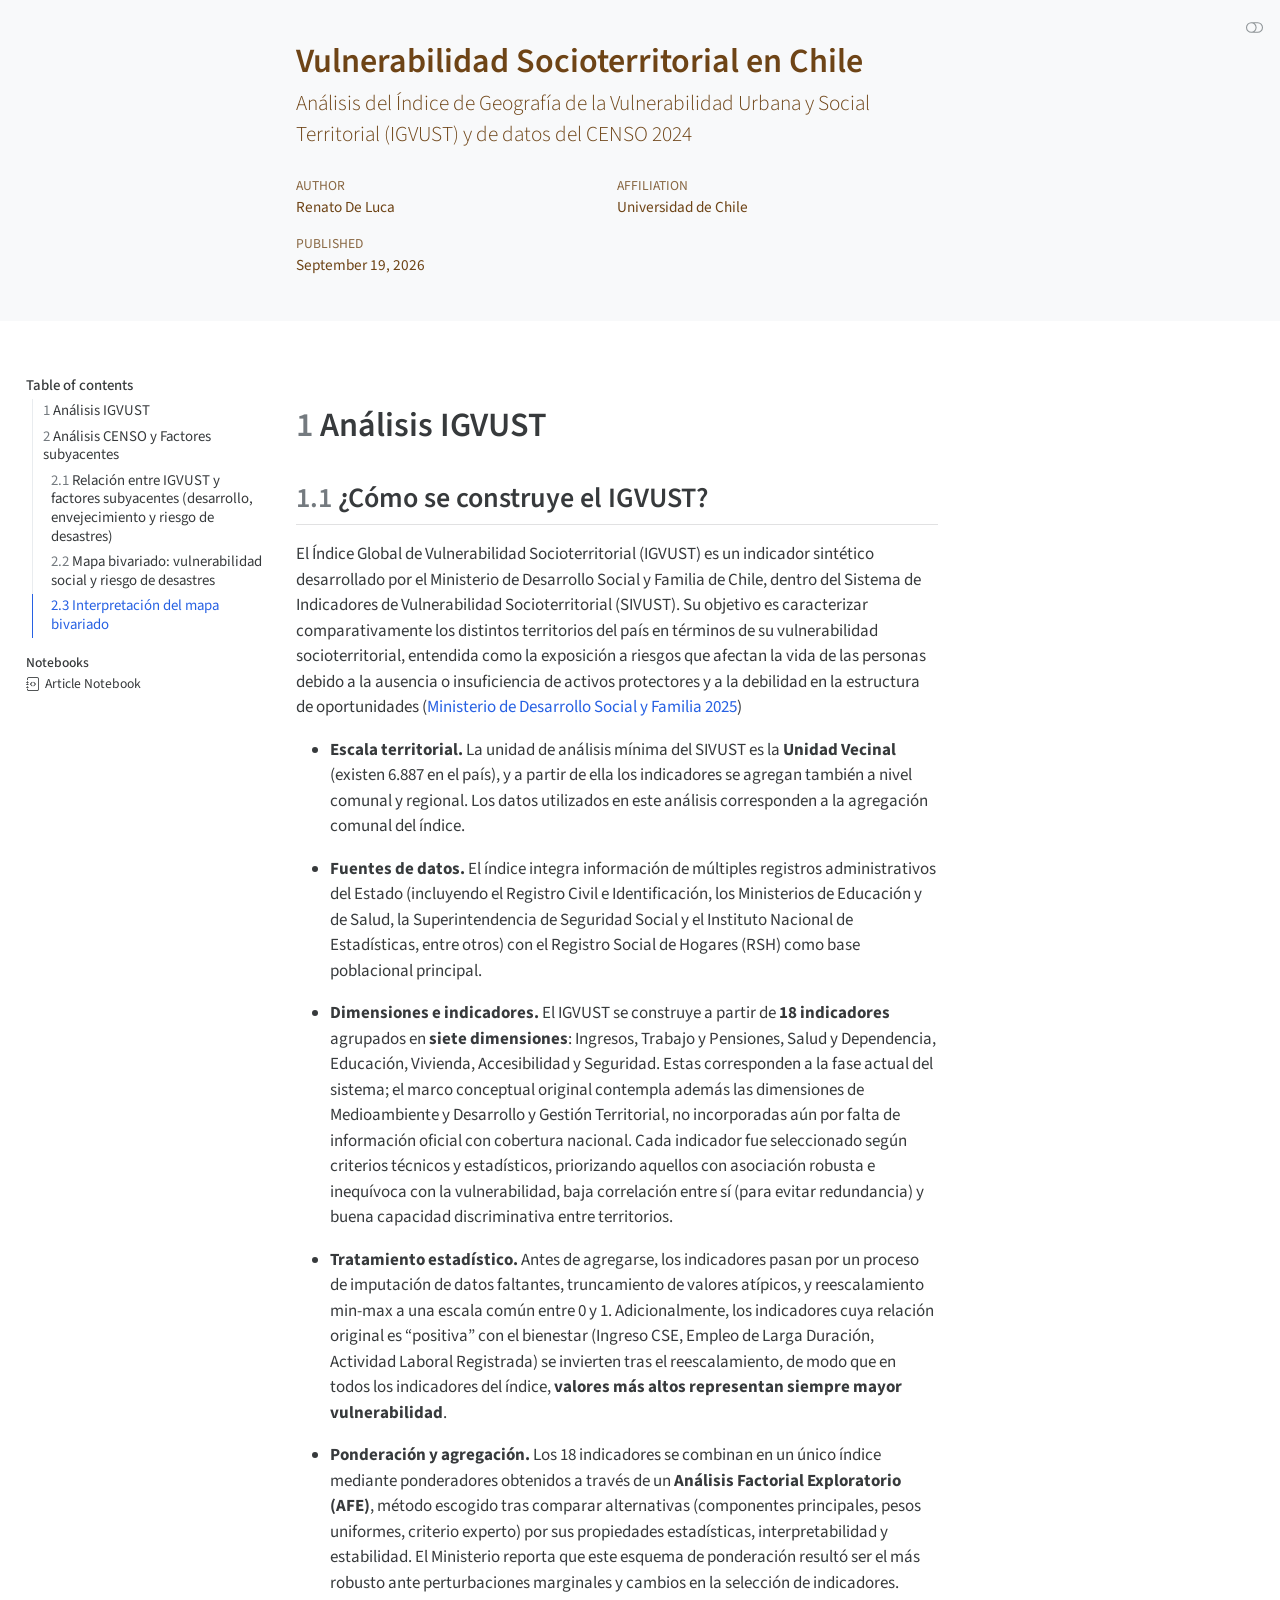
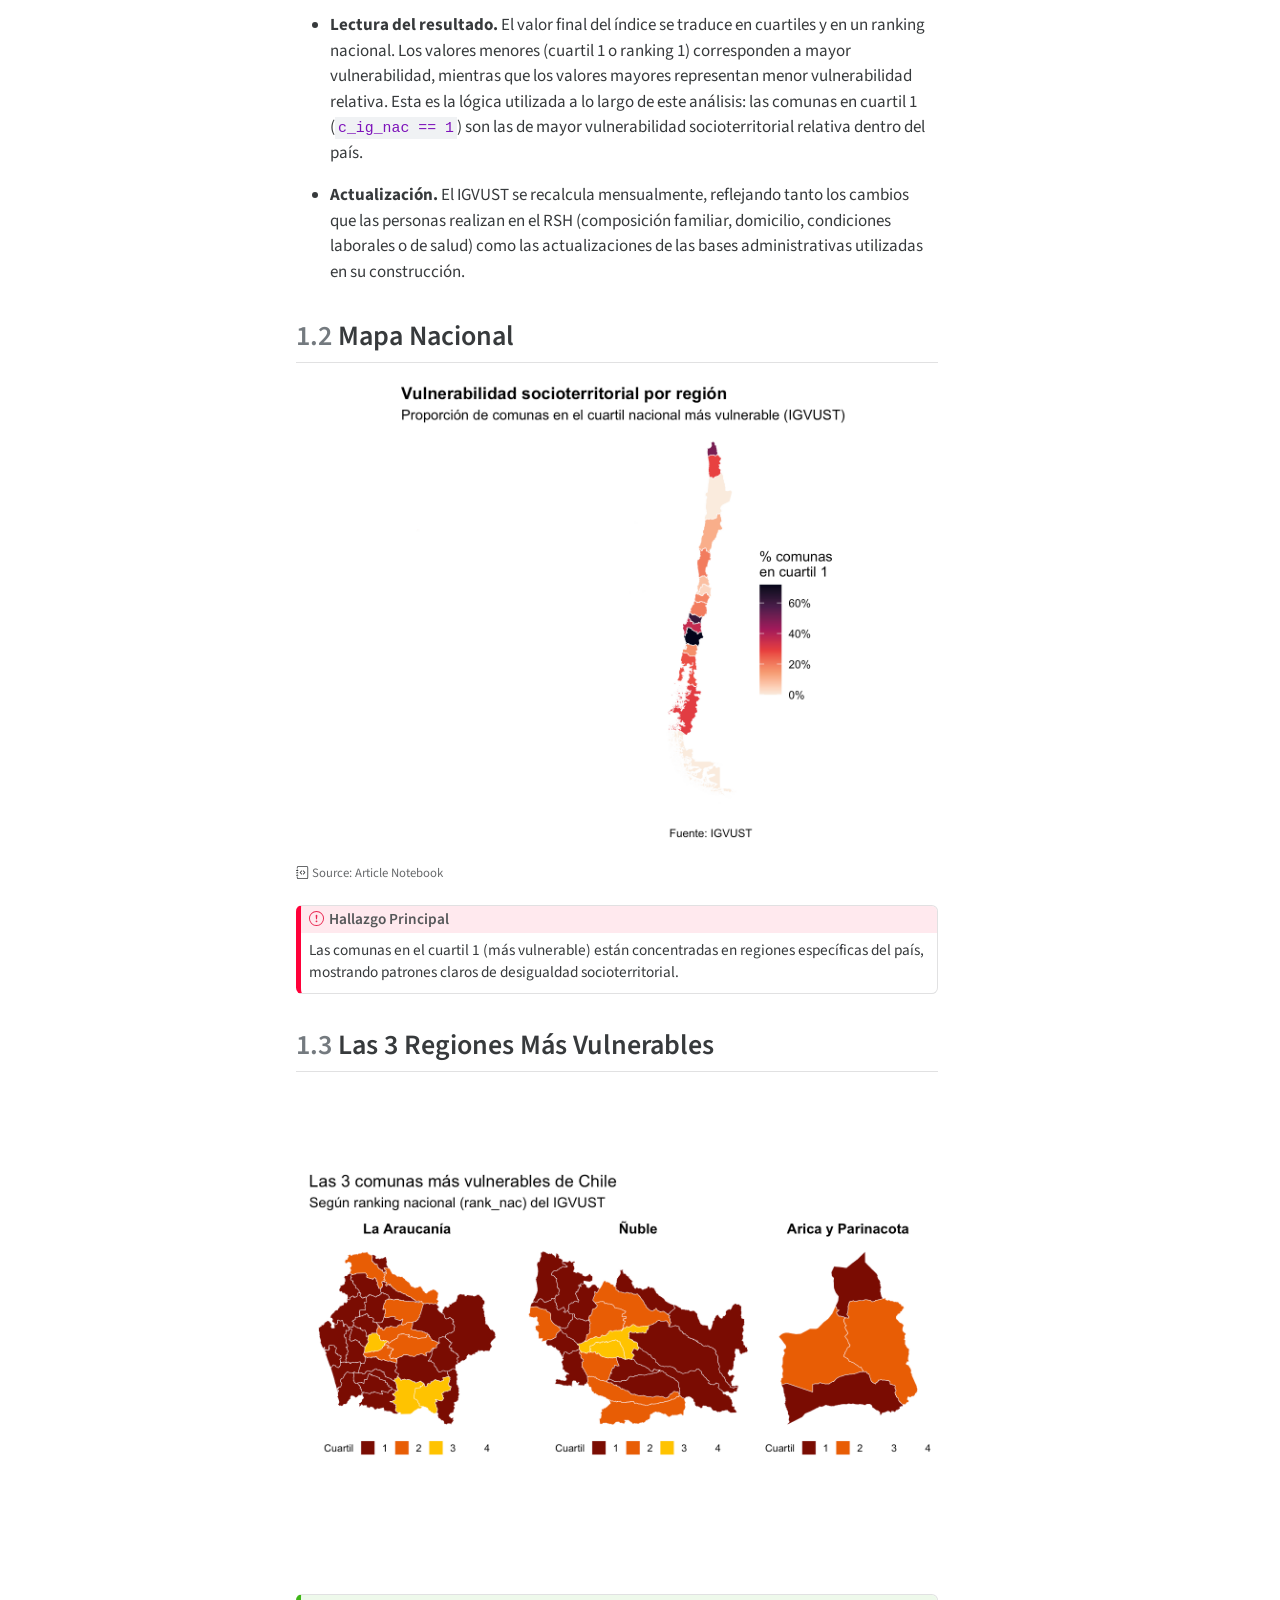
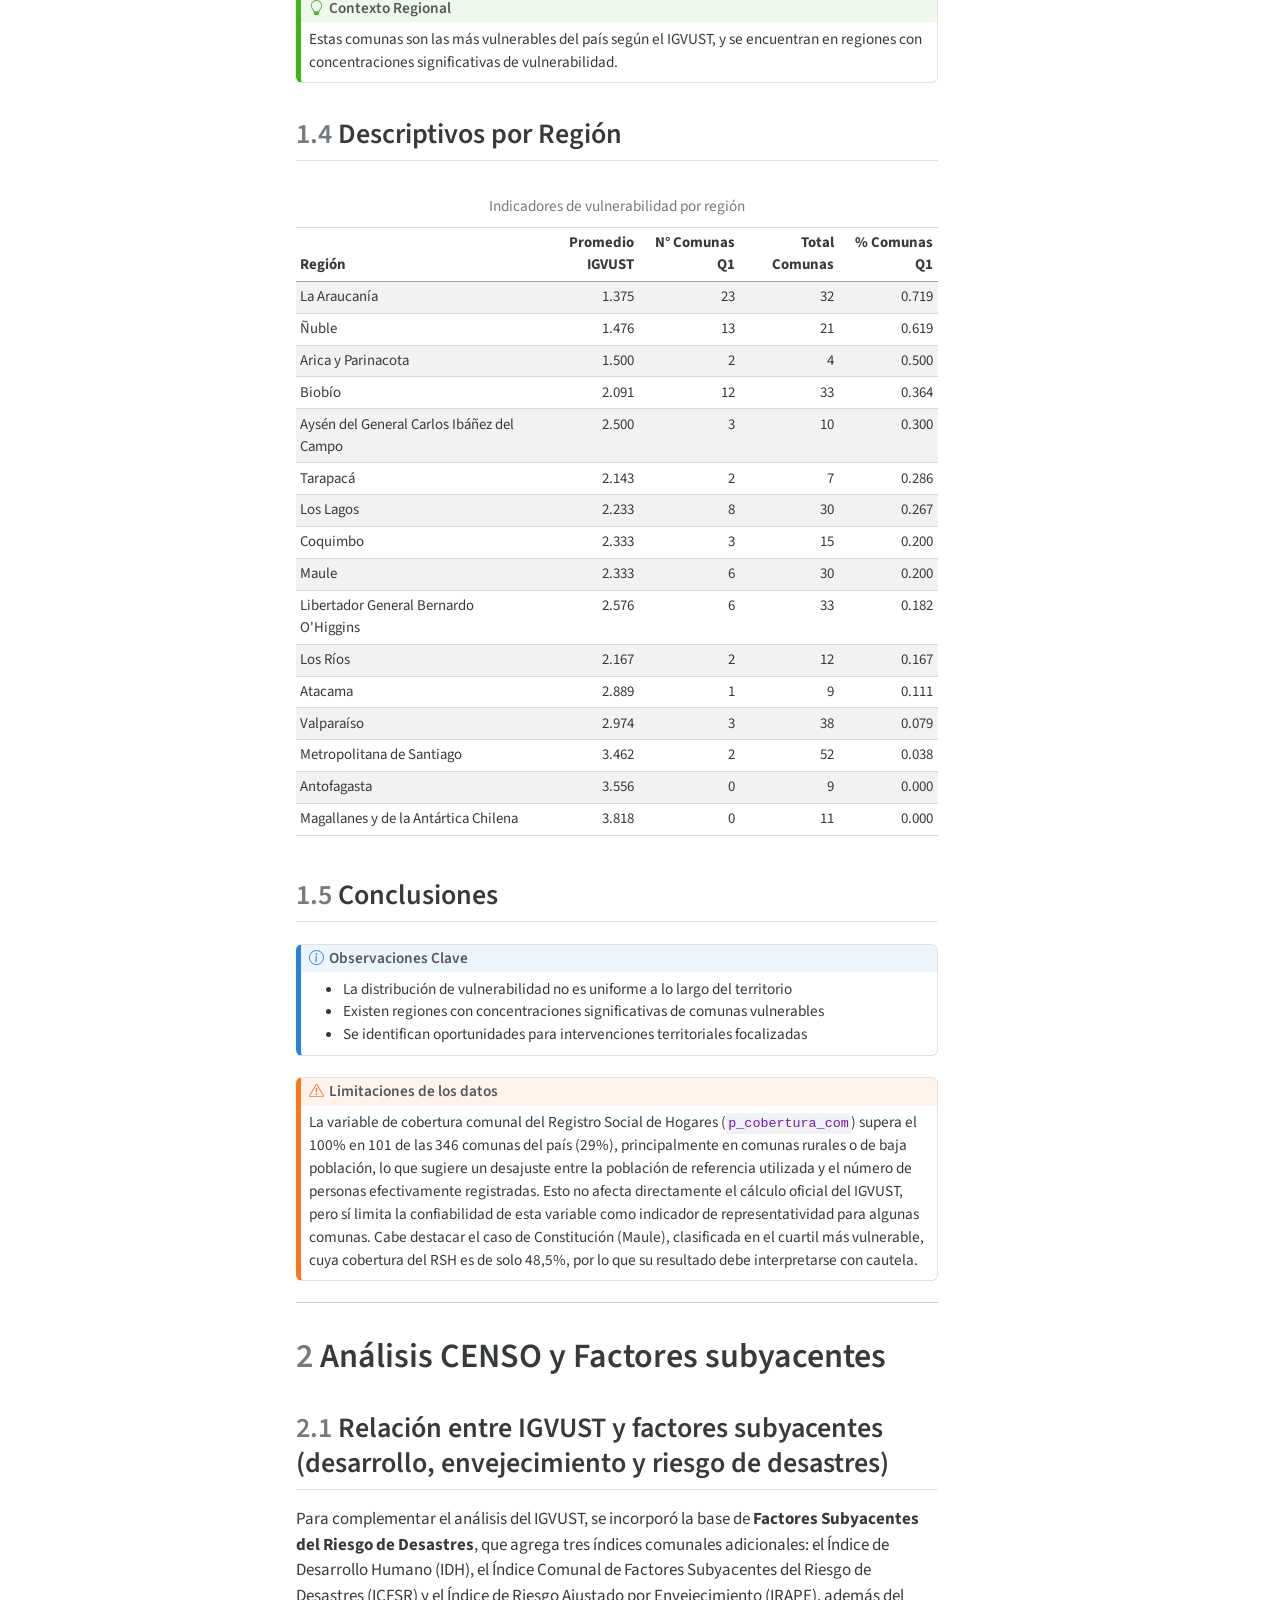
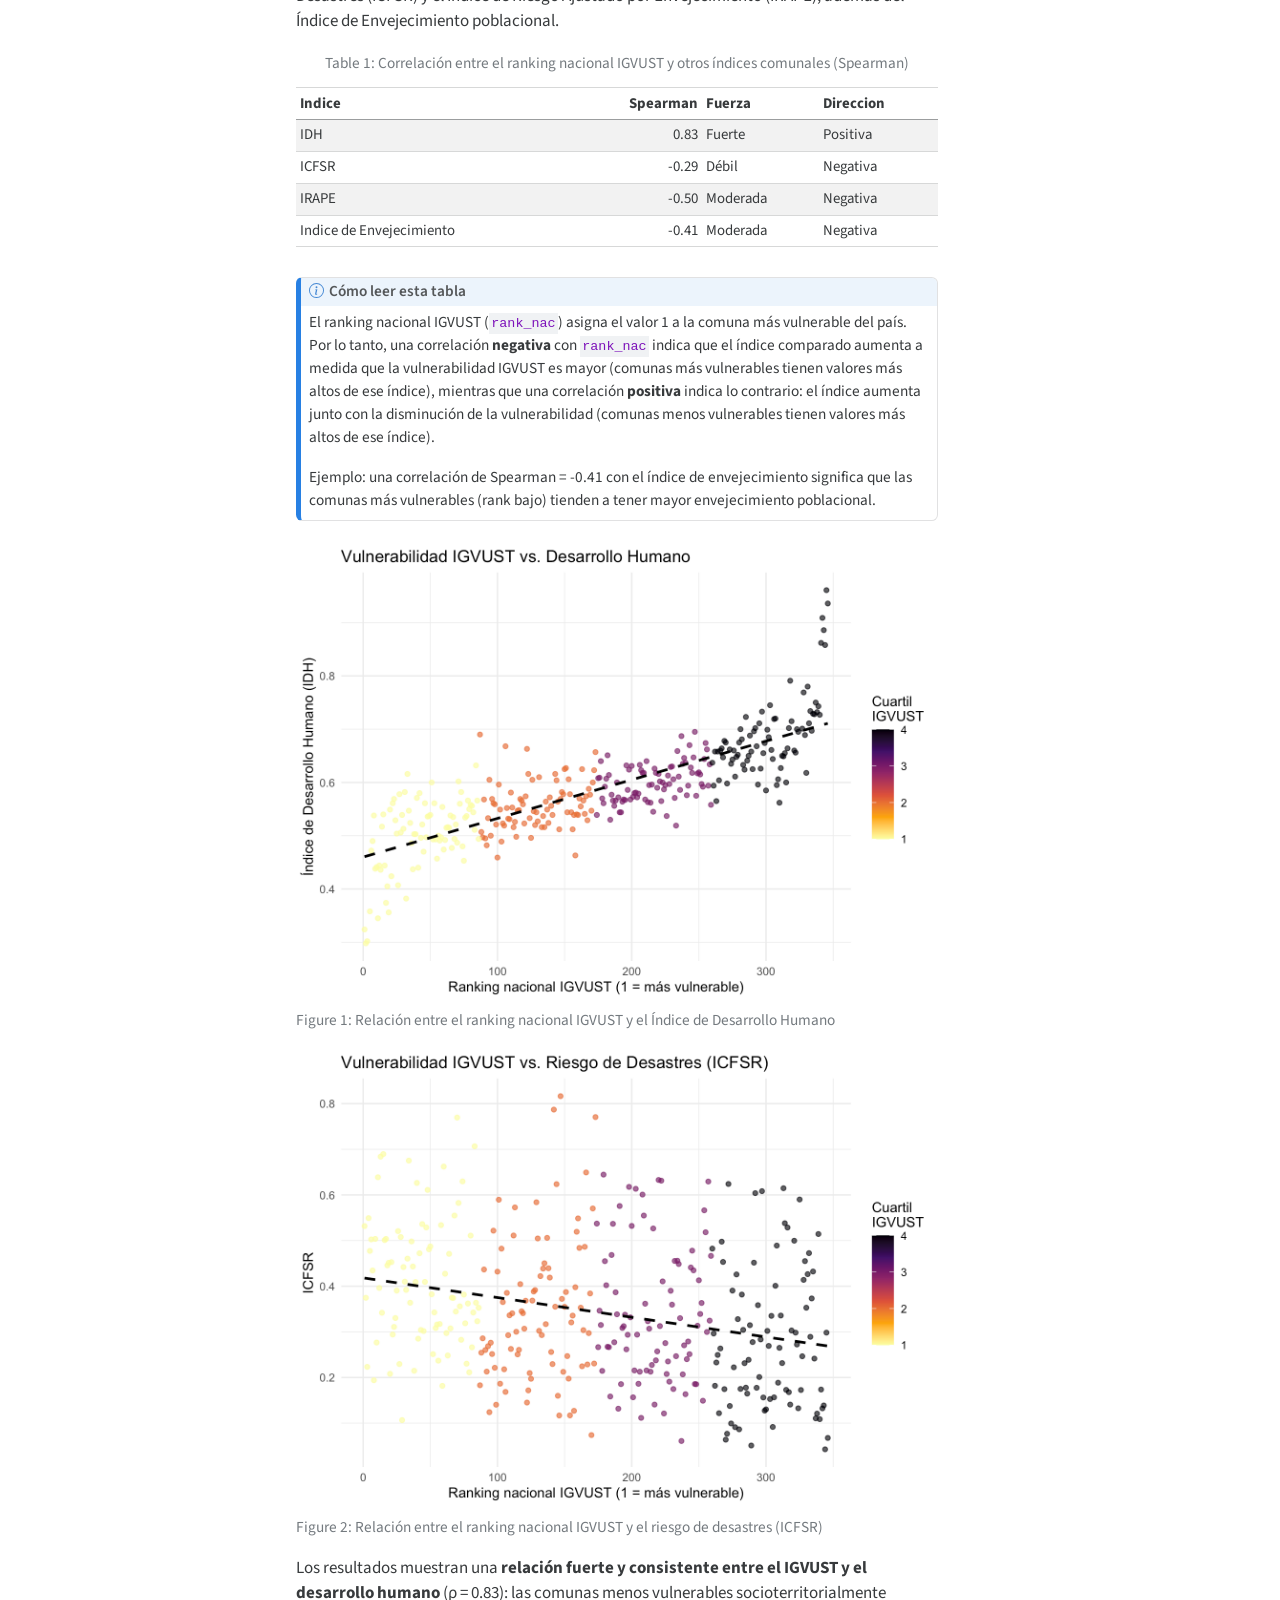
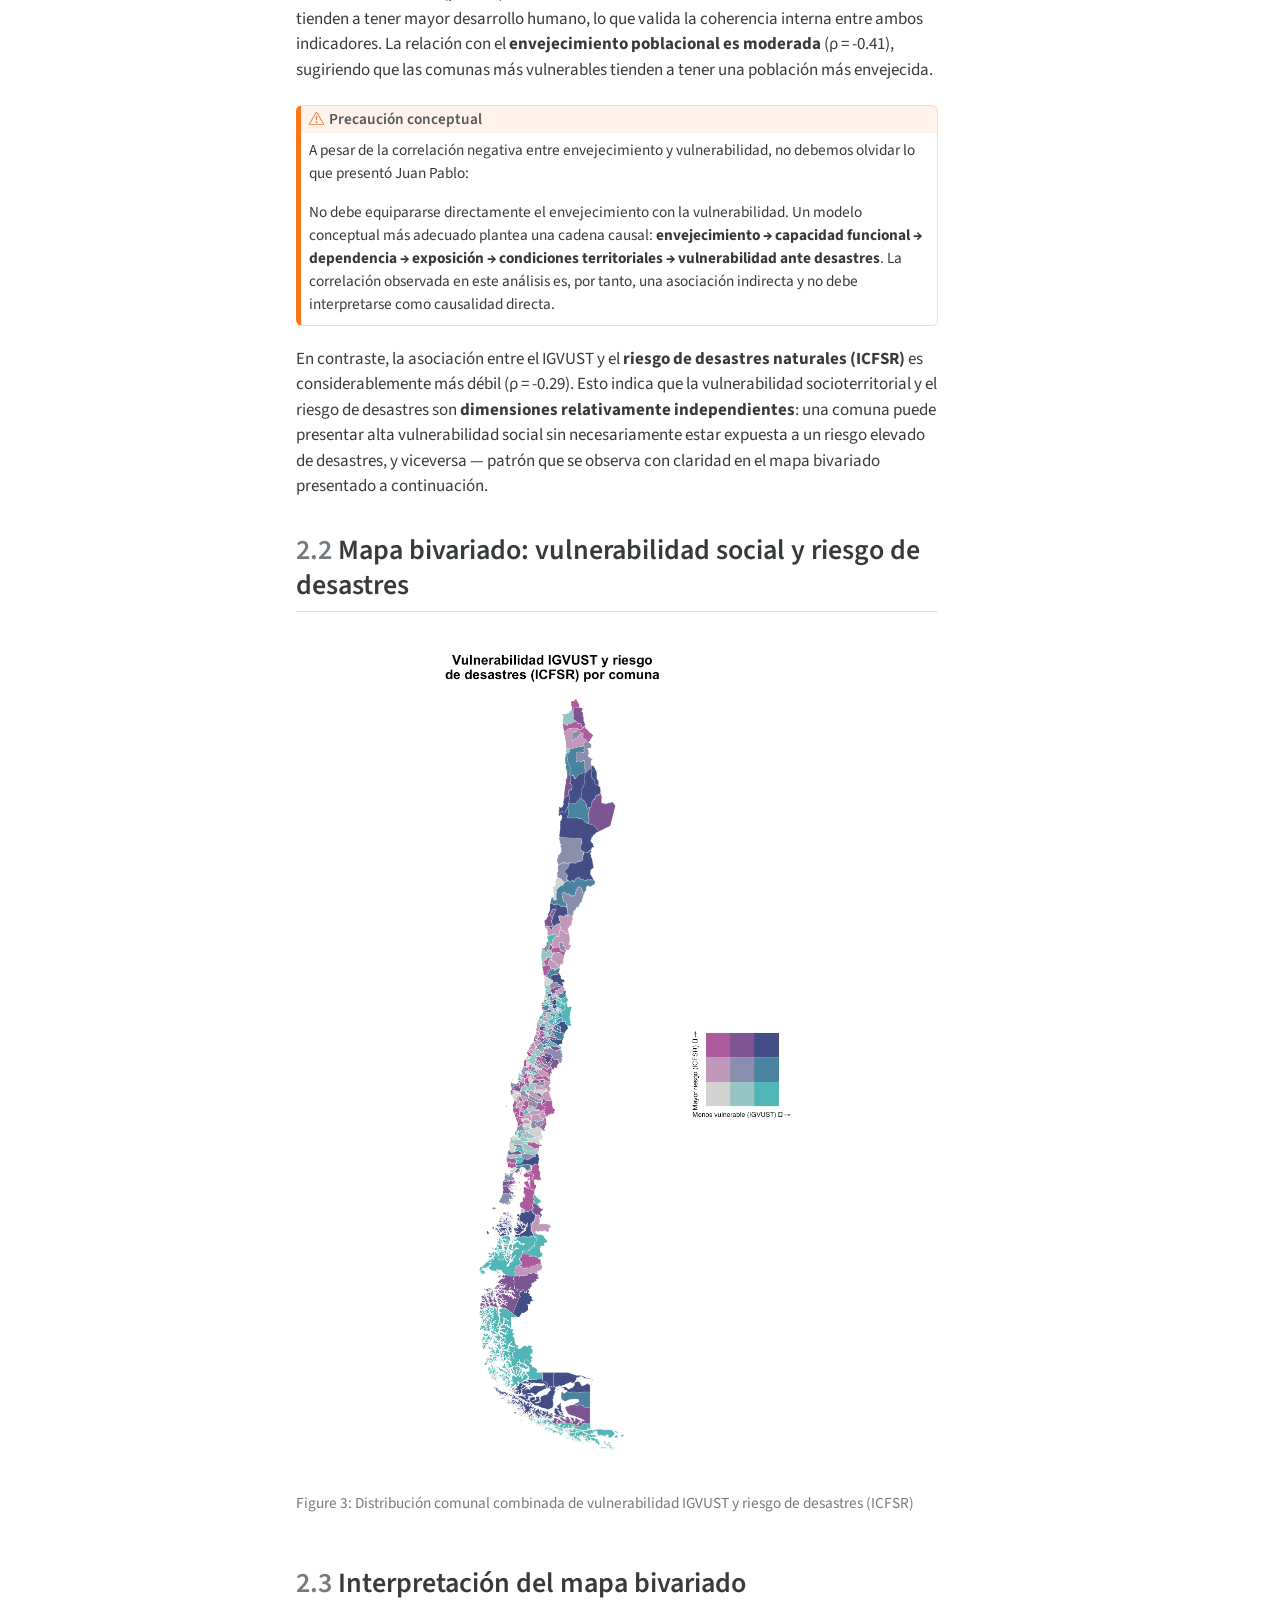
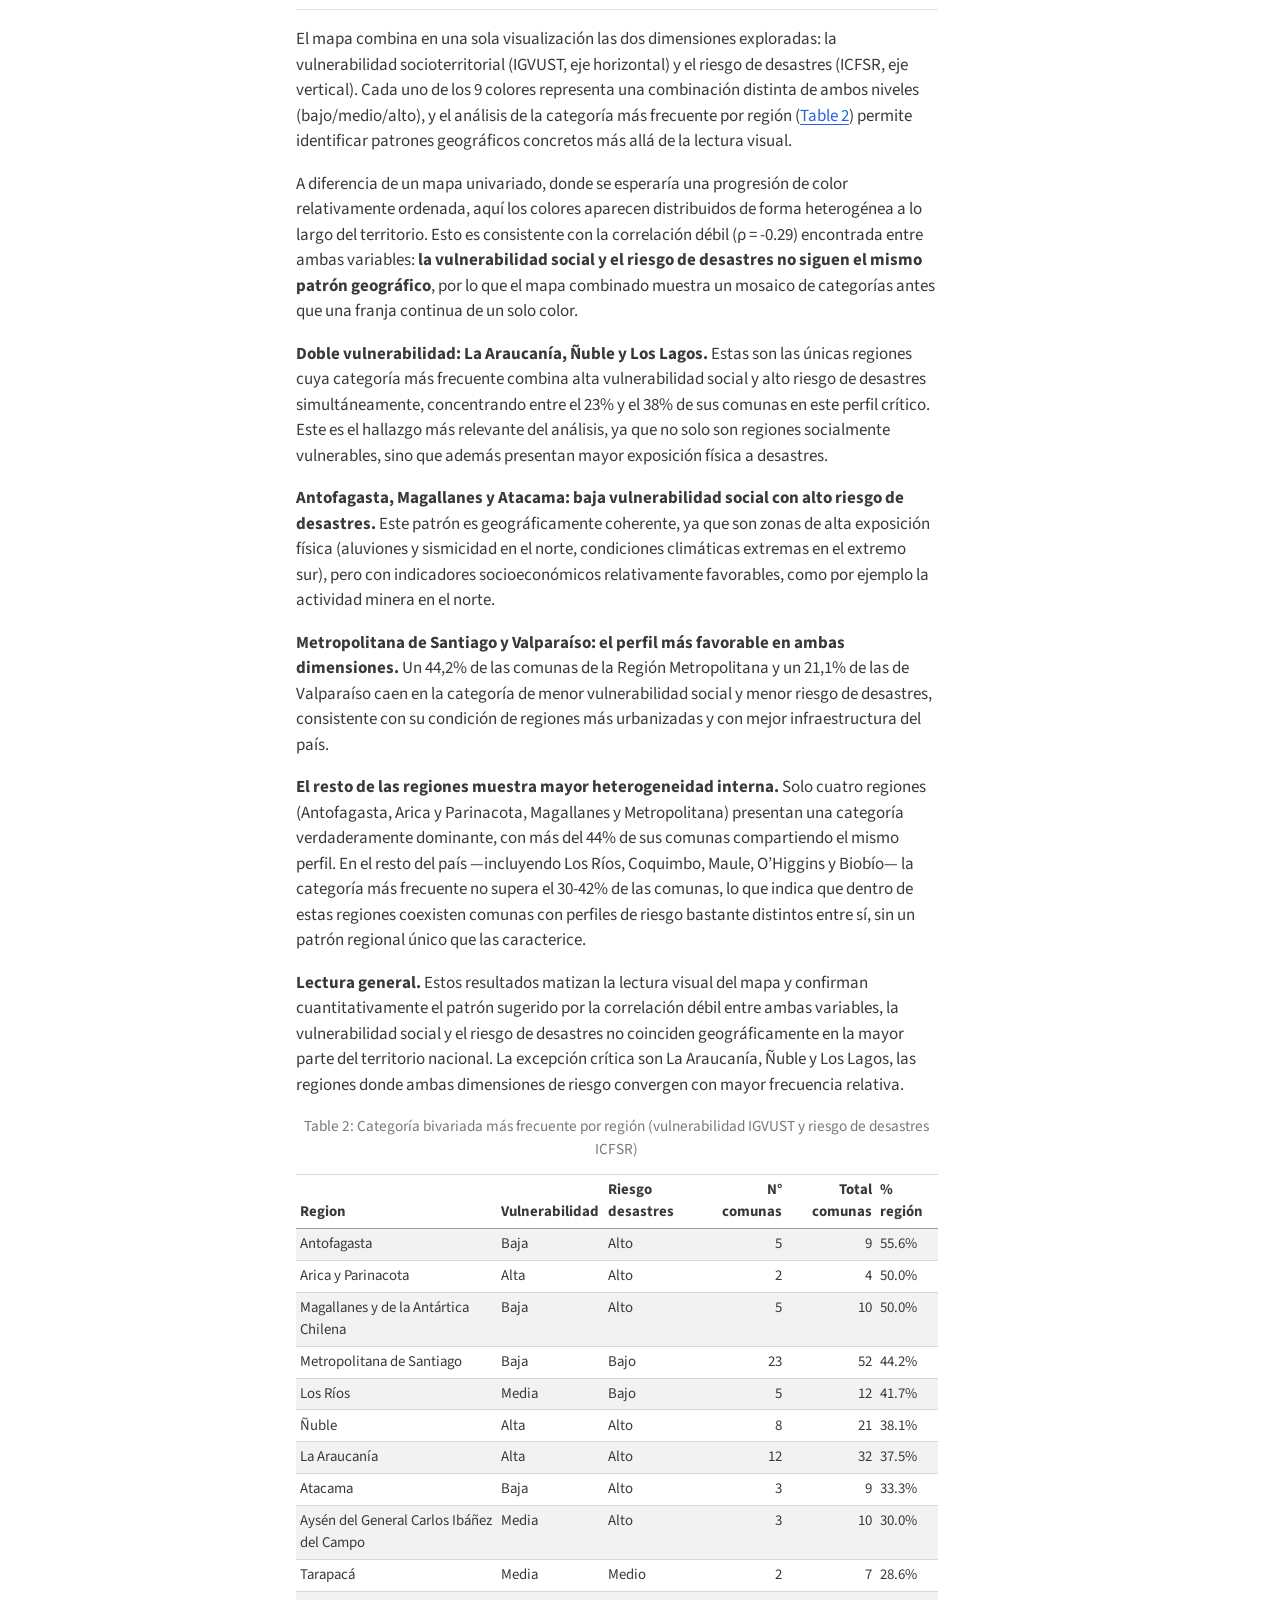
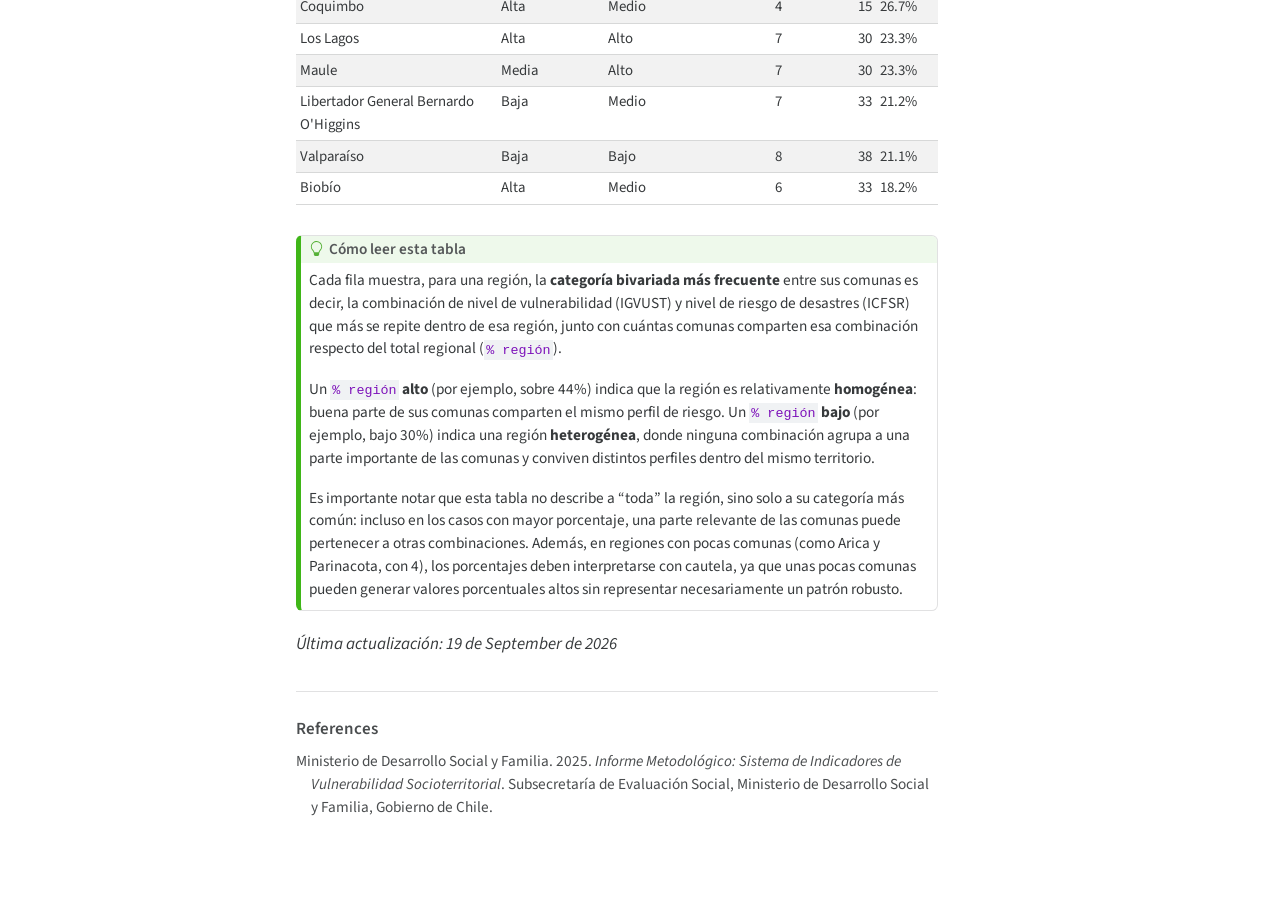
==== commit 464fc399: "." ====
--- a/docs/index.html
+++ b/docs/index.html
@@ -6,7 +6,7 @@
 
 <meta name="viewport" content="width=device-width, initial-scale=1.0, user-scalable=yes">
 
-<meta name="dcterms.date" content="2026-09-16">
+<meta name="dcterms.date" content="2026-09-19">
 
 <title>Vulnerabilidad Socioterritorial en Chile</title>
 <style>
@@ -91,10 +91,10 @@
 
 <meta name="citation_title" content="Vulnerabilidad Socioterritorial en Chile">
 <meta name="citation_author" content="Renato De Luca">
-<meta name="citation_publication_date" content="2026-09-16">
-<meta name="citation_cover_date" content="2026-09-16">
+<meta name="citation_publication_date" content="2026-09-19">
+<meta name="citation_cover_date" content="2026-09-19">
 <meta name="citation_year" content="2026">
-<meta name="citation_online_date" content="2026-09-16">
+<meta name="citation_online_date" content="2026-09-19">
 <meta name="citation_language" content="en">
 <meta name="citation_reference" content="citation_title=From mandates to mechanisms: Institutional vulnerability, decentralized governance, and the challenges of local disaster risk reduction implementation;,citation_author=I. Alcántara-Ayala;,citation_author=et al.;,citation_publication_date=2025;,citation_cover_date=2025;,citation_year=2025;,citation_journal_title=International Journal of Disaster Risk Science;">
 <meta name="citation_reference" content="citation_title=Los adultos mayores y las catástrofes: Preparación y respuesta;,citation_author=American Association for Geriatric Psychiatry [AAGP];,citation_publication_date=2024;,citation_cover_date=2024;,citation_year=2024;">
@@ -333,7 +333,7 @@
                 <div>
             <div class="quarto-title-meta-heading">Published</div>
             <div class="quarto-title-meta-contents">
-              <p class="date">September 16, 2026</p>
+              <p class="date">September 19, 2026</p>
             </div>
           </div>
           
@@ -623,45 +623,40 @@
 <div id="tbl-correlaciones" class="cell quarto-float quarto-figure quarto-figure-center anchored">
 <figure class="quarto-float quarto-float-tbl figure">
 <figcaption class="quarto-float-caption-top quarto-float-caption quarto-float-tbl" id="tbl-correlaciones-caption-0ceaefa1-69ba-4598-a22c-09a6ac19f8ca">
-Table&nbsp;1: Correlación entre el ranking nacional IGVUST y otros índices comunales
+Table&nbsp;1: Correlación entre el ranking nacional IGVUST y otros índices comunales (Spearman)
 </figcaption>
 <div aria-describedby="tbl-correlaciones-caption-0ceaefa1-69ba-4598-a22c-09a6ac19f8ca">
 <div class="cell-output-display">
 <table class="cell caption-top table table-sm table-striped small">
 <thead>
 <tr class="header">
-<th style="text-align: left;" data-quarto-table-cell-role="th">Índice</th>
-<th style="text-align: right;" data-quarto-table-cell-role="th">Pearson</th>
+<th style="text-align: left;" data-quarto-table-cell-role="th">Indice</th>
 <th style="text-align: right;" data-quarto-table-cell-role="th">Spearman</th>
 <th style="text-align: left;" data-quarto-table-cell-role="th">Fuerza</th>
-<th style="text-align: left;" data-quarto-table-cell-role="th">Dirección</th>
+<th style="text-align: left;" data-quarto-table-cell-role="th">Direccion</th>
 </tr>
 </thead>
 <tbody>
 <tr class="odd">
 <td style="text-align: left;">IDH</td>
-<td style="text-align: right;">0.80</td>
 <td style="text-align: right;">0.83</td>
 <td style="text-align: left;">Fuerte</td>
 <td style="text-align: left;">Positiva</td>
 </tr>
 <tr class="even">
 <td style="text-align: left;">ICFSR</td>
-<td style="text-align: right;">-0.28</td>
 <td style="text-align: right;">-0.29</td>
 <td style="text-align: left;">Débil</td>
 <td style="text-align: left;">Negativa</td>
 </tr>
 <tr class="odd">
 <td style="text-align: left;">IRAPE</td>
-<td style="text-align: right;">-0.53</td>
 <td style="text-align: right;">-0.50</td>
 <td style="text-align: left;">Moderada</td>
 <td style="text-align: left;">Negativa</td>
 </tr>
 <tr class="even">
-<td style="text-align: left;">Índice de Envejecimiento</td>
-<td style="text-align: right;">-0.37</td>
+<td style="text-align: left;">Indice de Envejecimiento</td>
 <td style="text-align: right;">-0.41</td>
 <td style="text-align: left;">Moderada</td>
 <td style="text-align: left;">Negativa</td>
@@ -683,7 +678,8 @@
 </div>
 </div>
 <div class="callout-body-container callout-body">
-<p>El ranking nacional IGVUST (<code>rank_nac</code>) asigna el valor 1 a la comuna más vulnerable del país. Por lo tanto, una correlación <strong>positiva</strong> indica que el índice comparado aumenta junto con la disminución de la vulnerabilidad (comunas menos vulnerables tienen valores más altos de ese índice), mientras que una correlación <strong>negativa</strong> indica lo contrario: el índice aumenta a medida que la vulnerabilidad IGVUST es mayor.</p>
+<p>El ranking nacional IGVUST (<code>rank_nac</code>) asigna el valor 1 a la comuna más vulnerable del país. Por lo tanto, una correlación <strong>negativa</strong> con <code>rank_nac</code> indica que el índice comparado aumenta a medida que la vulnerabilidad IGVUST es mayor (comunas más vulnerables tienen valores más altos de ese índice), mientras que una correlación <strong>positiva</strong> indica lo contrario: el índice aumenta junto con la disminución de la vulnerabilidad (comunas menos vulnerables tienen valores más altos de ese índice).</p>
+<p>Ejemplo: una correlación de Spearman = -0.41 con el índice de envejecimiento significa que las comunas más vulnerables (rank bajo) tienden a tener mayor envejecimiento poblacional.</p>
 </div>
 </div>
 <div id="cell-fig-scatter-idh" class="cell">
@@ -714,7 +710,7 @@
 </div>
 </div>
 </div>
-<p>Los resultados muestran una <strong>relación fuerte y consistente entre el IGVUST y el desarrollo humano</strong> (r = 0.80, ρ = 0.83): las comunas menos vulnerables socioterritorialmente tienden a tener mayor desarrollo humano, lo que valida la coherencia interna entre ambos indicadores. La relación con el <strong>envejecimiento poblacional es moderada</strong> (ρ = -0.41), sugiriendo que las comunas más vulnerables tienden a tener una población más envejecida.</p>
+<p>Los resultados muestran una <strong>relación fuerte y consistente entre el IGVUST y el desarrollo humano</strong> (ρ = 0.83): las comunas menos vulnerables socioterritorialmente tienden a tener mayor desarrollo humano, lo que valida la coherencia interna entre ambos indicadores. La relación con el <strong>envejecimiento poblacional es moderada</strong> (ρ = -0.41), sugiriendo que las comunas más vulnerables tienden a tener una población más envejecida.</p>
 <div class="callout callout-style-default callout-warning callout-titled">
 <div class="callout-header d-flex align-content-center">
 <div class="callout-icon-container">
@@ -729,7 +725,7 @@
 <p>No debe equipararse directamente el envejecimiento con la vulnerabilidad. Un modelo conceptual más adecuado plantea una cadena causal: <strong>envejecimiento → capacidad funcional → dependencia → exposición → condiciones territoriales → vulnerabilidad ante desastres</strong>. La correlación observada en este análisis es, por tanto, una asociación indirecta y no debe interpretarse como causalidad directa.</p>
 </div>
 </div>
-<p>En contraste, la asociación entre el IGVUST y el <strong>riesgo de desastres naturales (ICFSR)</strong> es considerablemente más débil (r = -0.28, ρ = -0.29). Esto indica que la vulnerabilidad socioterritorial y el riesgo de desastres son <strong>dimensiones relativamente independientes</strong>: una comuna puede presentar alta vulnerabilidad social sin necesariamente estar expuesta a un riesgo elevado de desastres, y viceversa — patrón que se observa con claridad en el mapa bivariado presentado a continuación.</p>
+<p>En contraste, la asociación entre el IGVUST y el <strong>riesgo de desastres naturales (ICFSR)</strong> es considerablemente más débil (ρ = -0.29). Esto indica que la vulnerabilidad socioterritorial y el riesgo de desastres son <strong>dimensiones relativamente independientes</strong>: una comuna puede presentar alta vulnerabilidad social sin necesariamente estar expuesta a un riesgo elevado de desastres, y viceversa — patrón que se observa con claridad en el mapa bivariado presentado a continuación.</p>
 </section>
 <section id="mapa-bivariado-vulnerabilidad-social-y-riesgo-de-desastres" class="level2" data-number="2.2">
 <h2 data-number="2.2" class="anchored" data-anchor-id="mapa-bivariado-vulnerabilidad-social-y-riesgo-de-desastres"><span class="header-section-number">2.2</span> Mapa bivariado: vulnerabilidad social y riesgo de desastres</h2>
@@ -751,7 +747,7 @@
 <section id="interpretación-del-mapa-bivariado" class="level2" data-number="2.3">
 <h2 data-number="2.3" class="anchored" data-anchor-id="interpretación-del-mapa-bivariado"><span class="header-section-number">2.3</span> Interpretación del mapa bivariado</h2>
 <p>El mapa combina en una sola visualización las dos dimensiones exploradas: la vulnerabilidad socioterritorial (IGVUST, eje horizontal) y el riesgo de desastres (ICFSR, eje vertical). Cada uno de los 9 colores representa una combinación distinta de ambos niveles (bajo/medio/alto), y el análisis de la categoría más frecuente por región (<a href="#tbl-bivariada-regional" class="quarto-xref">Table&nbsp;2</a>) permite identificar patrones geográficos concretos más allá de la lectura visual.</p>
-<p>A diferencia de un mapa univariado, donde se esperaría una progresión de color relativamente ordenada, aquí los colores aparecen distribuidos de forma heterogénea a lo largo del territorio. Esto es consistente con la correlación débil (r = -0,28; ρ = -0,29) encontrada entre ambas variables: <strong>la vulnerabilidad social y el riesgo de desastres no siguen el mismo patrón geográfico</strong>, por lo que el mapa combinado muestra un mosaico de categorías antes que una franja continua de un solo color.</p>
+<p>A diferencia de un mapa univariado, donde se esperaría una progresión de color relativamente ordenada, aquí los colores aparecen distribuidos de forma heterogénea a lo largo del territorio. Esto es consistente con la correlación débil (ρ = -0.29) encontrada entre ambas variables: <strong>la vulnerabilidad social y el riesgo de desastres no siguen el mismo patrón geográfico</strong>, por lo que el mapa combinado muestra un mosaico de categorías antes que una franja continua de un solo color.</p>
 <p><strong>Doble vulnerabilidad: La Araucanía, Ñuble y Los Lagos.</strong> Estas son las únicas regiones cuya categoría más frecuente combina alta vulnerabilidad social y alto riesgo de desastres simultáneamente, concentrando entre el 23% y el 38% de sus comunas en este perfil crítico. Este es el hallazgo más relevante del análisis, ya que no solo son regiones socialmente vulnerables, sino que además presentan mayor exposición física a desastres.</p>
 <p><strong>Antofagasta, Magallanes y Atacama: baja vulnerabilidad social con alto riesgo de desastres.</strong> Este patrón es geográficamente coherente, ya que son zonas de alta exposición física (aluviones y sismicidad en el norte, condiciones climáticas extremas en el extremo sur), pero con indicadores socioeconómicos relativamente favorables, como por ejemplo la actividad minera en el norte.</p>
 <p><strong>Metropolitana de Santiago y Valparaíso: el perfil más favorable en ambas dimensiones.</strong> Un 44,2% de las comunas de la Región Metropolitana y un 21,1% de las de Valparaíso caen en la categoría de menor vulnerabilidad social y menor riesgo de desastres, consistente con su condición de regiones más urbanizadas y con mejor infraestructura del país.</p>
@@ -927,7 +923,7 @@
 <p>Es importante notar que esta tabla no describe a “toda” la región, sino solo a su categoría más común: incluso en los casos con mayor porcentaje, una parte relevante de las comunas puede pertenecer a otras combinaciones. Además, en regiones con pocas comunas (como Arica y Parinacota, con 4), los porcentajes deben interpretarse con cautela, ya que unas pocas comunas pueden generar valores porcentuales altos sin representar necesariamente un patrón robusto.</p>
 </div>
 </div>
-<p><em>Última actualización: 16 de September de 2026</em></p>
+<p><em>Última actualización: 19 de September de 2026</em></p>
 
 </section>
 </section>
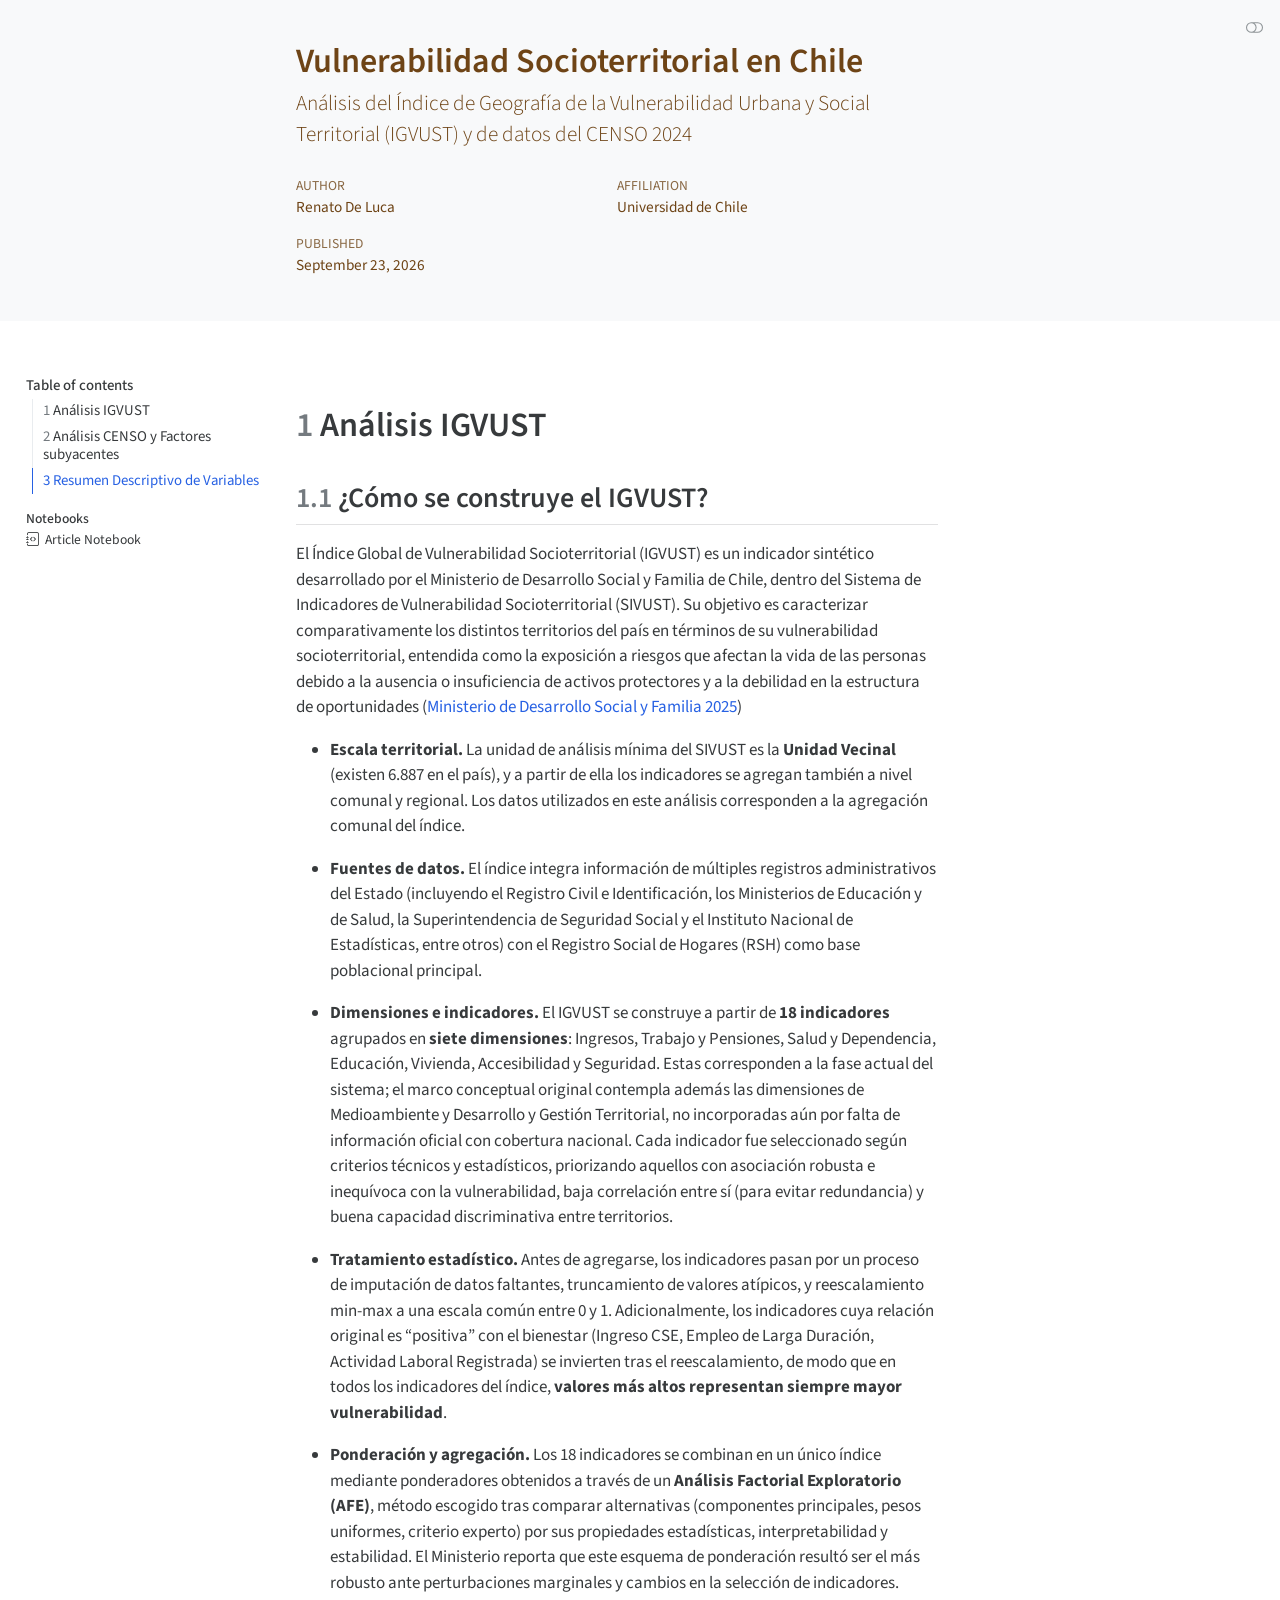
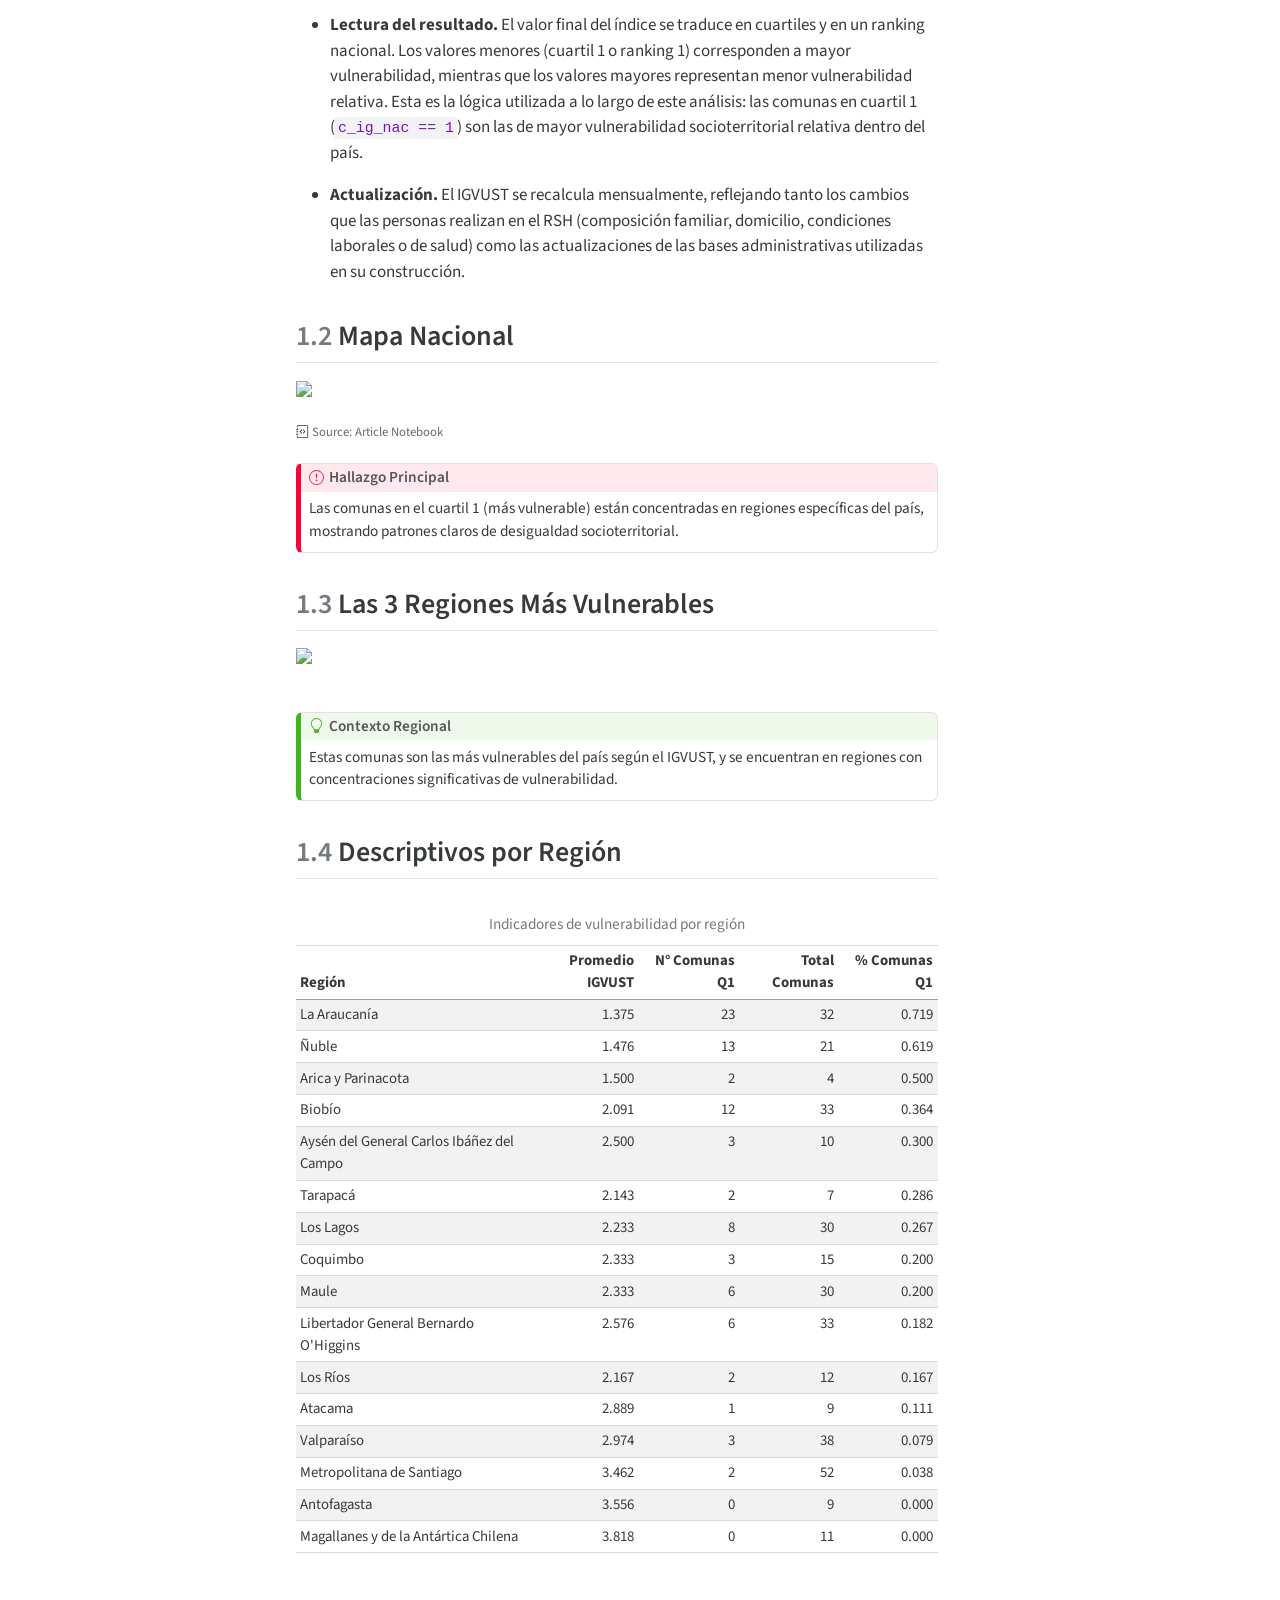
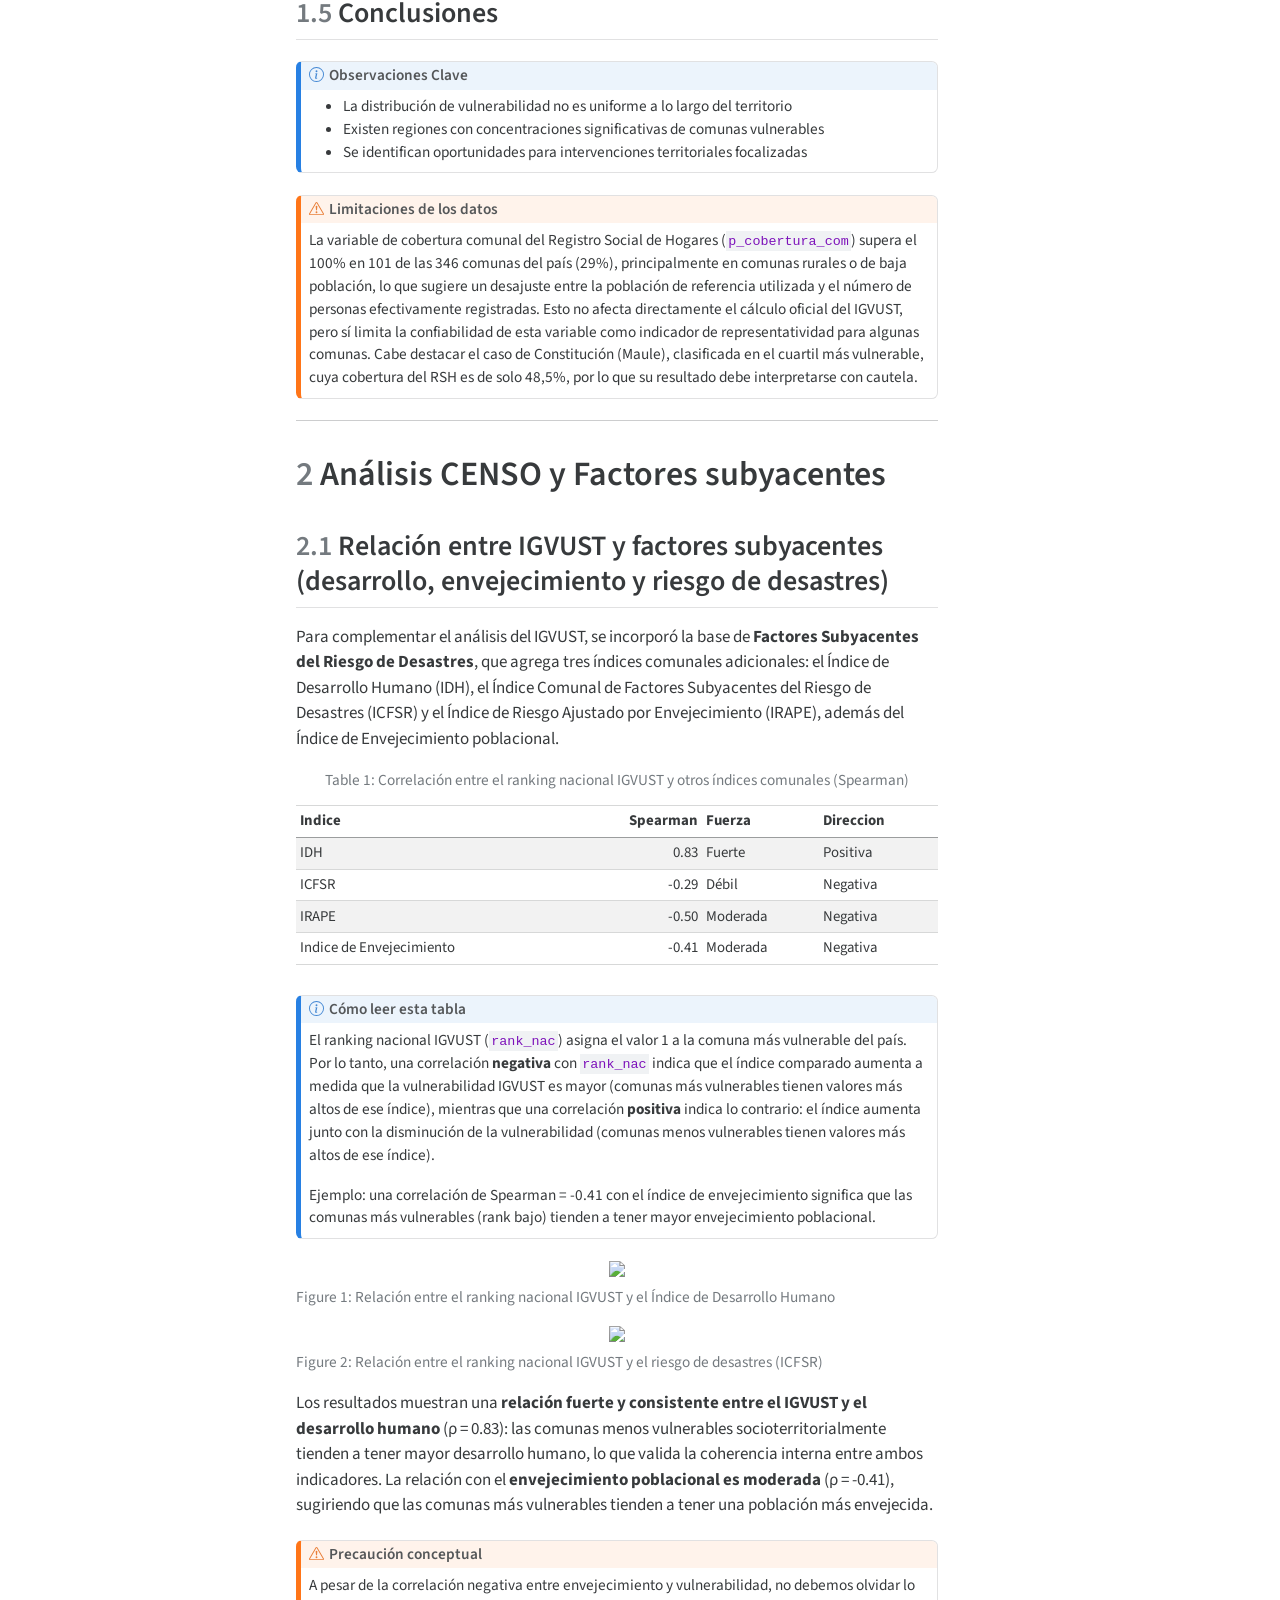
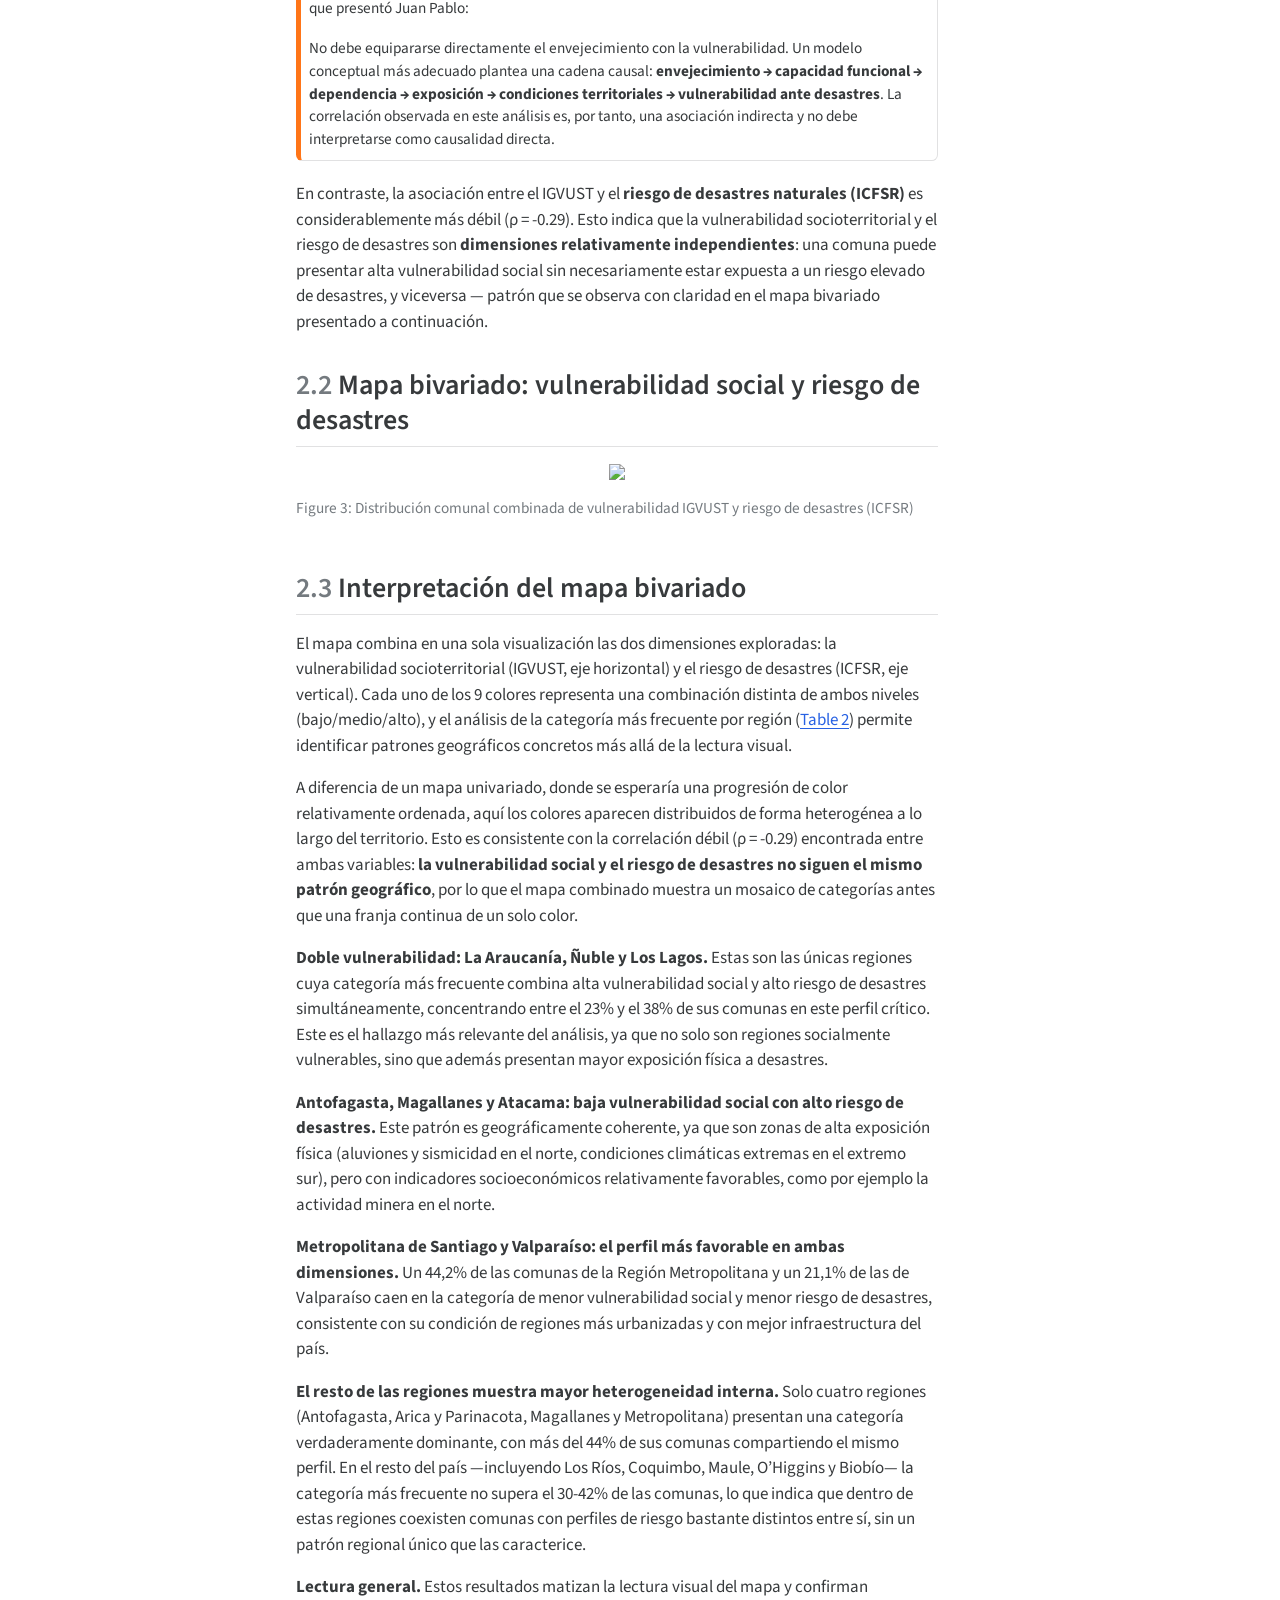
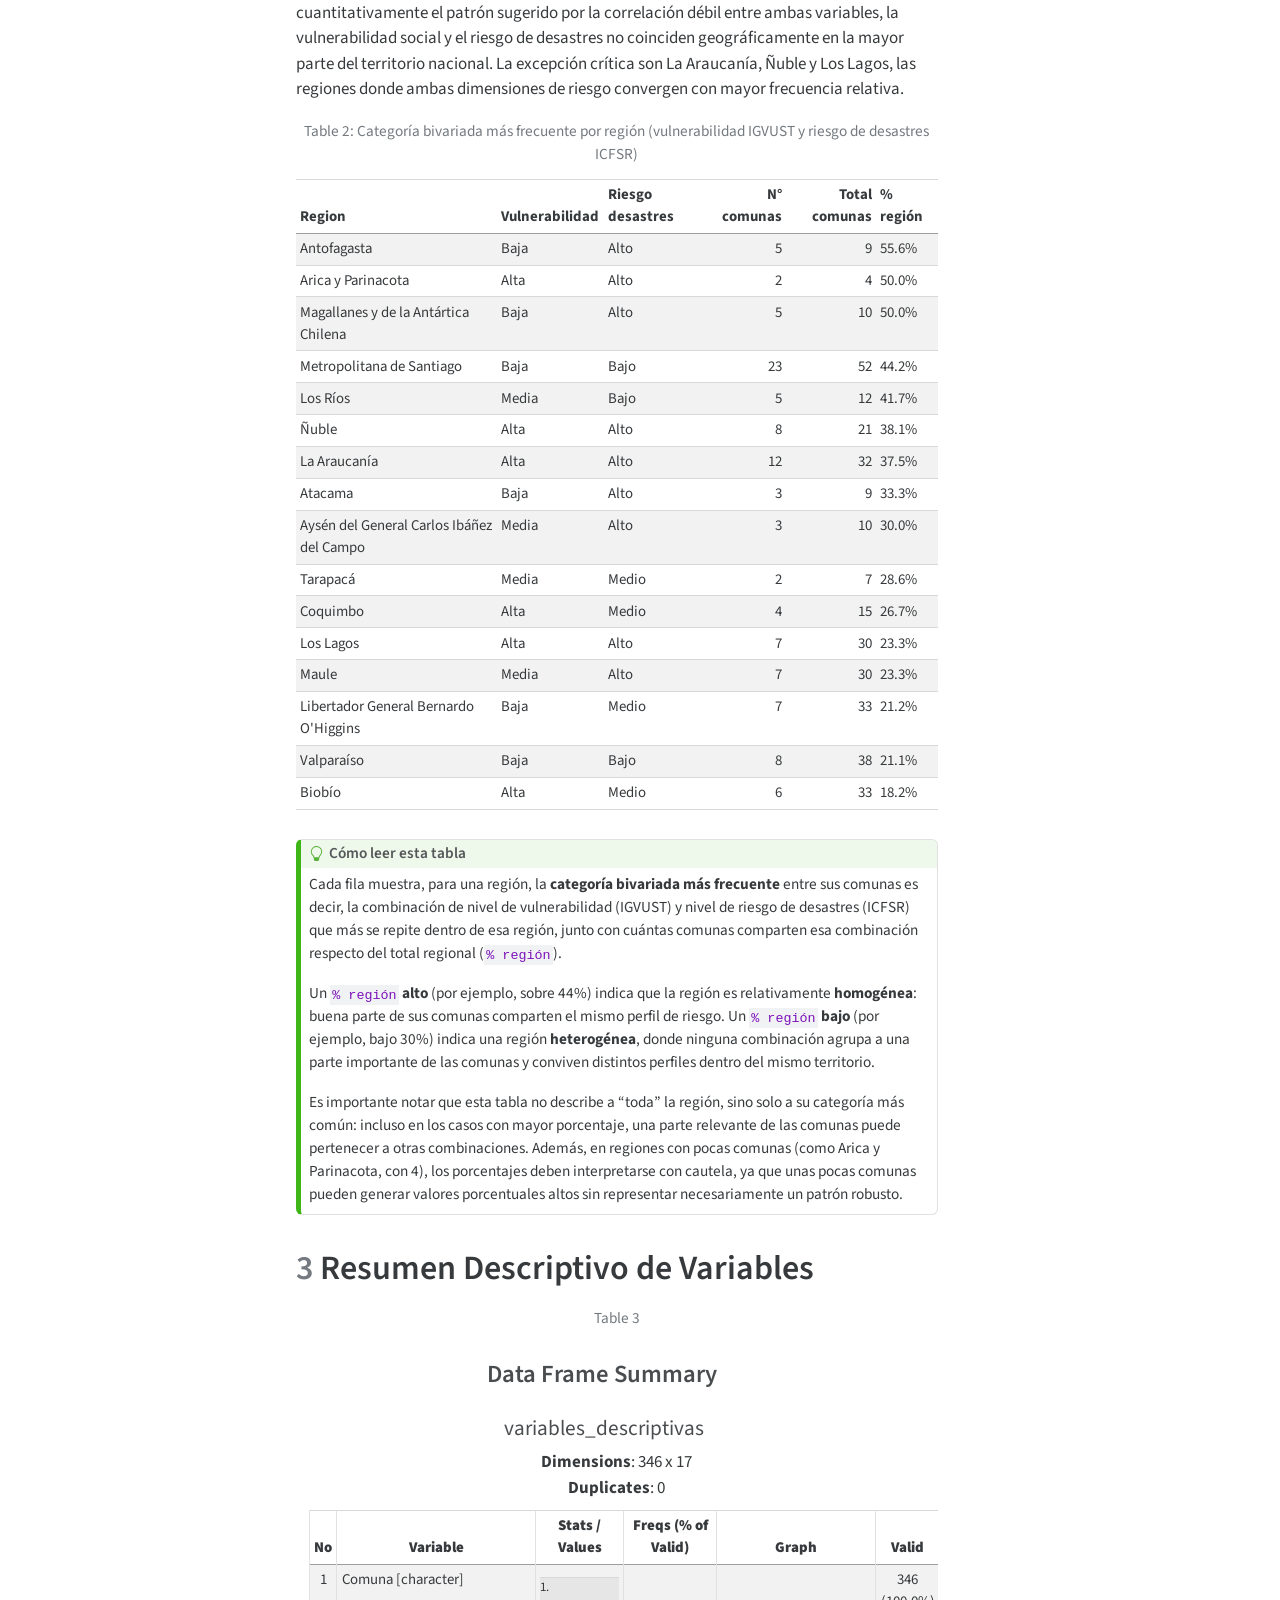
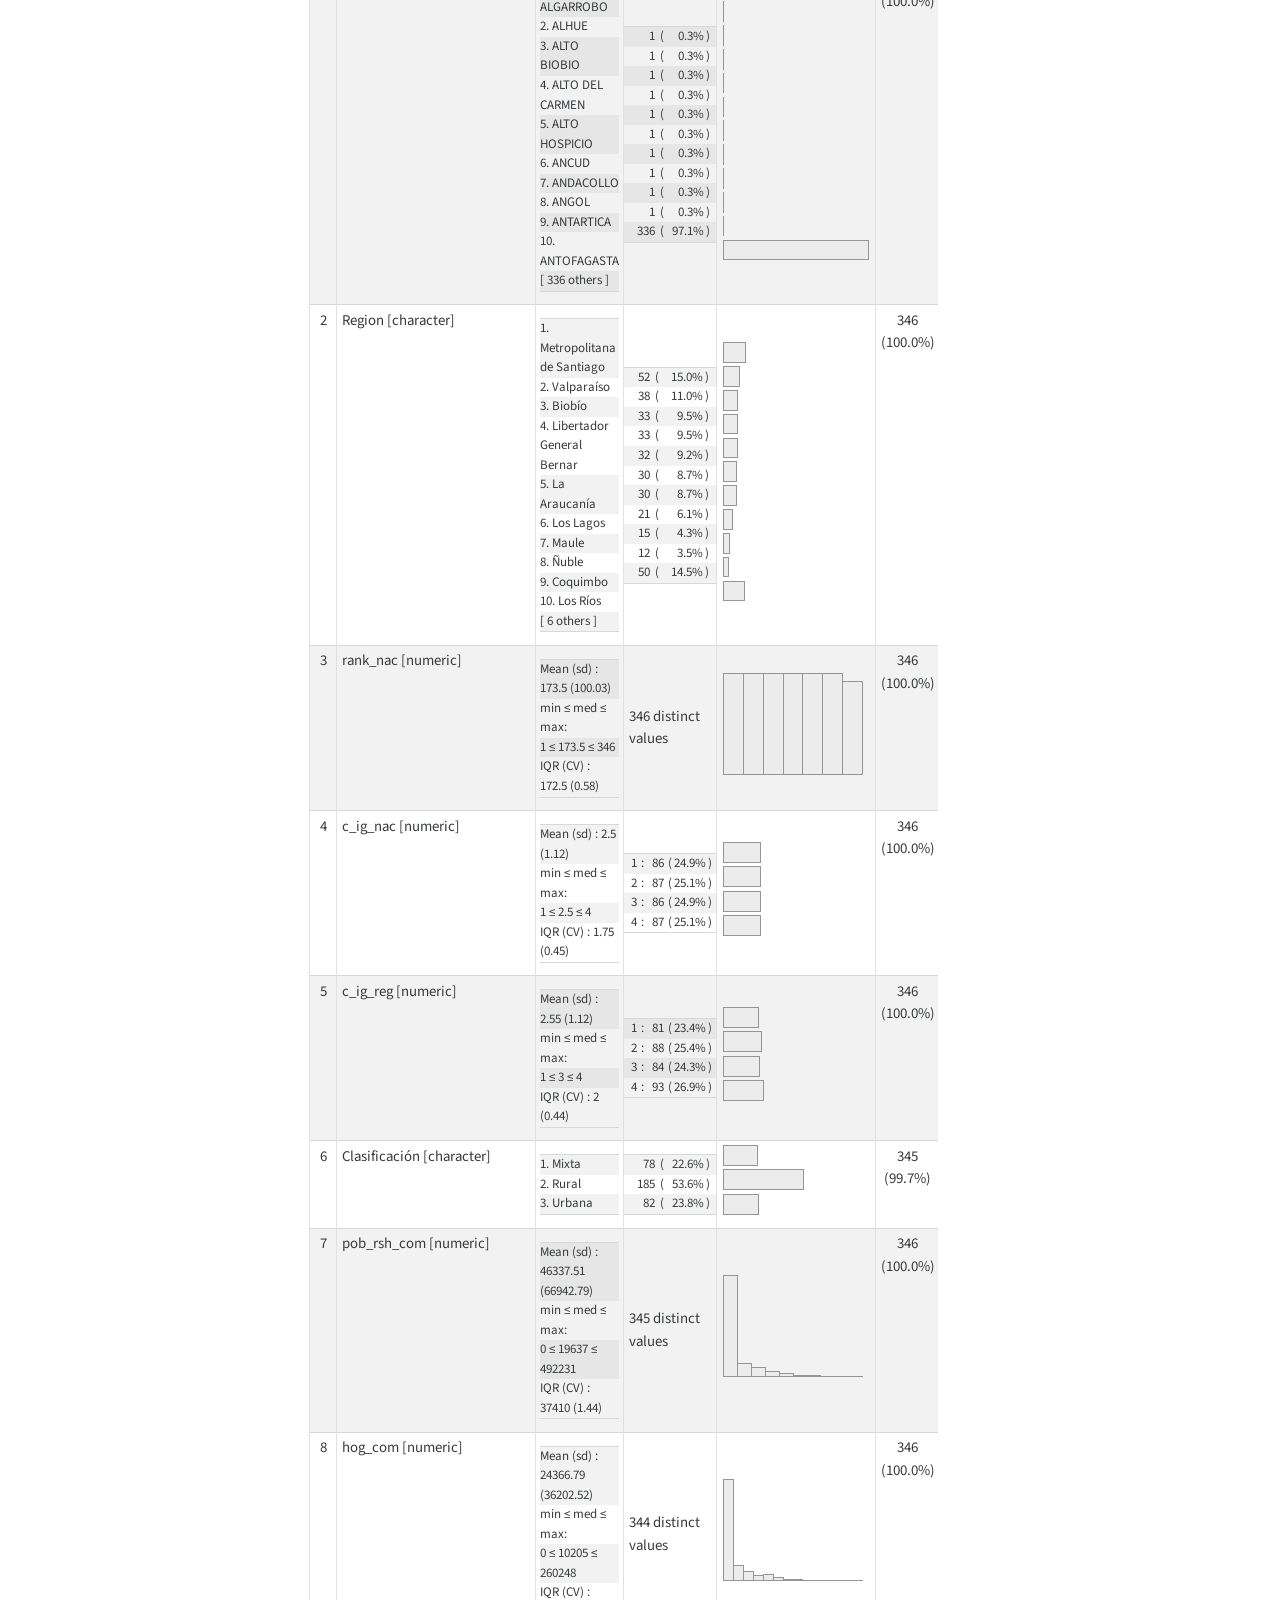
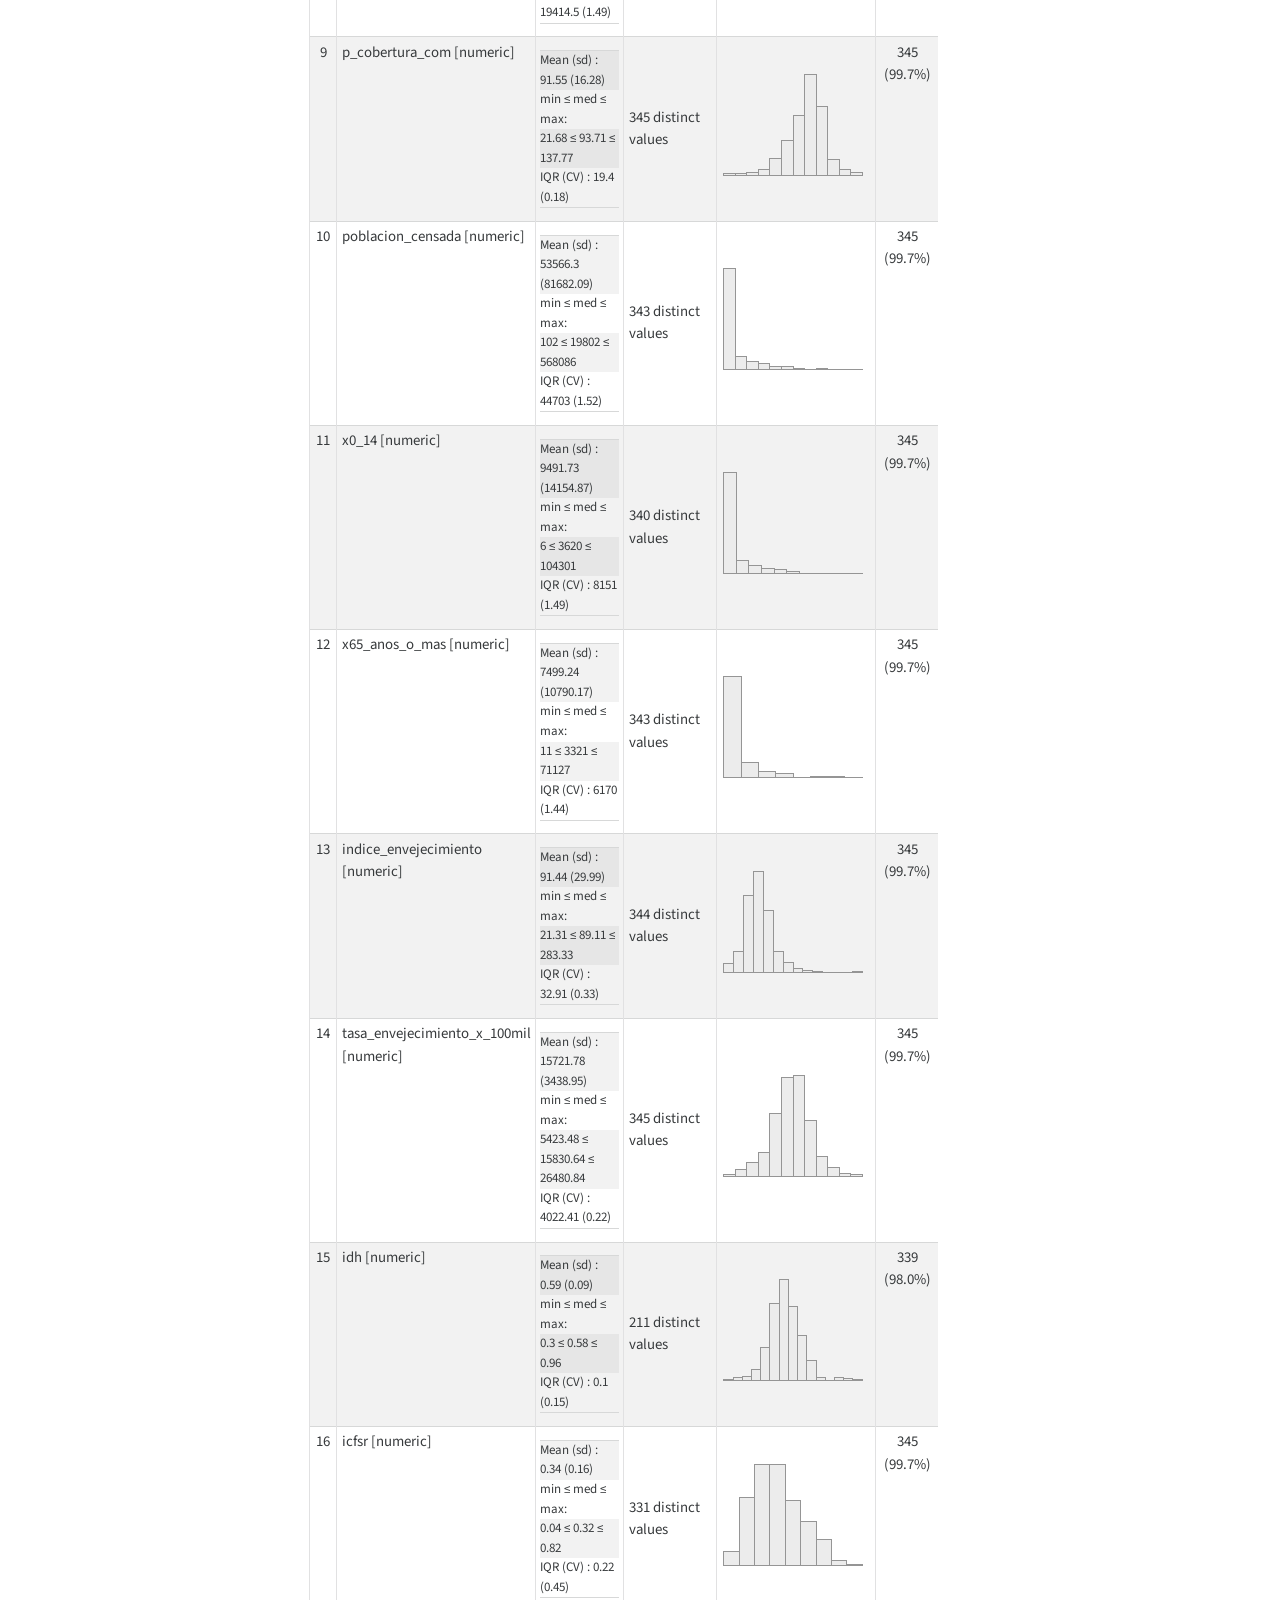
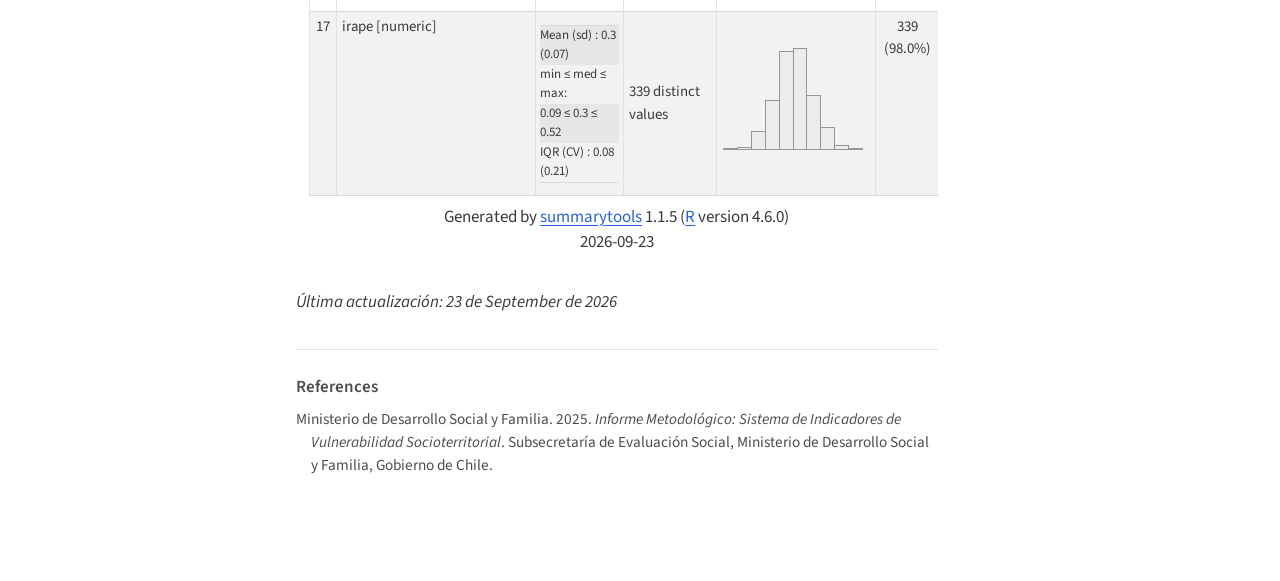
==== commit 32620ba0: "descrioptivos summarytools" ====
--- a/docs/index.html
+++ b/docs/index.html
@@ -6,7 +6,7 @@
 
 <meta name="viewport" content="width=device-width, initial-scale=1.0, user-scalable=yes">
 
-<meta name="dcterms.date" content="2026-09-19">
+<meta name="dcterms.date" content="2026-09-23">
 
 <title>Vulnerabilidad Socioterritorial en Chile</title>
 <style>
@@ -91,10 +91,10 @@
 
 <meta name="citation_title" content="Vulnerabilidad Socioterritorial en Chile">
 <meta name="citation_author" content="Renato De Luca">
-<meta name="citation_publication_date" content="2026-09-19">
-<meta name="citation_cover_date" content="2026-09-19">
+<meta name="citation_publication_date" content="2026-09-23">
+<meta name="citation_cover_date" content="2026-09-23">
 <meta name="citation_year" content="2026">
-<meta name="citation_online_date" content="2026-09-19">
+<meta name="citation_online_date" content="2026-09-23">
 <meta name="citation_language" content="en">
 <meta name="citation_reference" content="citation_title=From mandates to mechanisms: Institutional vulnerability, decentralized governance, and the challenges of local disaster risk reduction implementation;,citation_author=I. Alcántara-Ayala;,citation_author=et al.;,citation_publication_date=2025;,citation_cover_date=2025;,citation_year=2025;,citation_journal_title=International Journal of Disaster Risk Science;">
 <meta name="citation_reference" content="citation_title=Los adultos mayores y las catástrofes: Preparación y respuesta;,citation_author=American Association for Geriatric Psychiatry [AAGP];,citation_publication_date=2024;,citation_cover_date=2024;,citation_year=2024;">
@@ -333,7 +333,7 @@
                 <div>
             <div class="quarto-title-meta-heading">Published</div>
             <div class="quarto-title-meta-contents">
-              <p class="date">September 19, 2026</p>
+              <p class="date">September 23, 2026</p>
             </div>
           </div>
           
@@ -368,6 +368,7 @@
   <li><a href="#mapa-bivariado-vulnerabilidad-social-y-riesgo-de-desastres" id="toc-mapa-bivariado-vulnerabilidad-social-y-riesgo-de-desastres" class="nav-link" data-scroll-target="#mapa-bivariado-vulnerabilidad-social-y-riesgo-de-desastres"><span class="header-section-number">2.2</span> Mapa bivariado: vulnerabilidad social y riesgo de desastres</a></li>
   <li><a href="#interpretación-del-mapa-bivariado" id="toc-interpretación-del-mapa-bivariado" class="nav-link" data-scroll-target="#interpretación-del-mapa-bivariado"><span class="header-section-number">2.3</span> Interpretación del mapa bivariado</a></li>
   </ul></li>
+  <li><a href="#resumen-descriptivo-de-variables" id="toc-resumen-descriptivo-de-variables" class="nav-link" data-scroll-target="#resumen-descriptivo-de-variables"><span class="header-section-number">3</span> Resumen Descriptivo de Variables</a></li>
   </ul>
 <div class="quarto-alternate-notebooks"><h2>Notebooks</h2><ul><li><a href="index-preview.html"><i class="bi bi-journal-code"></i>Article Notebook</a></li></ul></div></nav>
 </div>
@@ -923,9 +924,735 @@
 <p>Es importante notar que esta tabla no describe a “toda” la región, sino solo a su categoría más común: incluso en los casos con mayor porcentaje, una parte relevante de las comunas puede pertenecer a otras combinaciones. Además, en regiones con pocas comunas (como Arica y Parinacota, con 4), los porcentajes deben interpretarse con cautela, ya que unas pocas comunas pueden generar valores porcentuales altos sin representar necesariamente un patrón robusto.</p>
 </div>
 </div>
-<p><em>Última actualización: 19 de September de 2026</em></p>
-
 </section>
+</section>
+<section id="resumen-descriptivo-de-variables" class="level1" data-number="3">
+<h1 data-number="3"><span class="header-section-number">3</span> Resumen Descriptivo de Variables</h1>
+<div class="cell">
+<div id="tbl-descriptivos" class="cell quarto-float quarto-figure quarto-figure-center anchored">
+<figure class="quarto-float quarto-float-tbl figure">
+<figcaption class="quarto-float-caption-top quarto-float-caption quarto-float-tbl quarto-uncaptioned" id="tbl-descriptivos-caption-0ceaefa1-69ba-4598-a22c-09a6ac19f8ca">
+Table&nbsp;3
+</figcaption>
+<div aria-describedby="tbl-descriptivos-caption-0ceaefa1-69ba-4598-a22c-09a6ac19f8ca">
+<div class="cell-output-display">
+<div class="container st-container">
+<h3 class="anchored" data-anchor-id="resumen-descriptivo-de-variables">Data Frame Summary</h3>
+<h4 class="anchored">variables_descriptivas</h4>
+<strong>Dimensions</strong>: 346 x 17
+  <br><strong>Duplicates</strong>: 0
+<br>
+
+<table class="table table-striped table-bordered st-table st-table-striped st-table-bordered st-multiline caption-top table-sm small">
+<colgroup>
+<col style="width: 14%">
+<col style="width: 14%">
+<col style="width: 14%">
+<col style="width: 14%">
+<col style="width: 14%">
+<col style="width: 14%">
+<col style="width: 14%">
+</colgroup>
+<thead>
+<tr class="header">
+<th class="st-protect-top-border" style="text-align: center;" data-quarto-table-cell-role="th"><strong>No</strong></th>
+<th class="st-protect-top-border" style="text-align: center;" data-quarto-table-cell-role="th"><strong>Variable</strong></th>
+<th class="st-protect-top-border" style="text-align: center;" data-quarto-table-cell-role="th"><strong>Stats / Values</strong></th>
+<th class="st-protect-top-border" style="text-align: center;" data-quarto-table-cell-role="th"><strong>Freqs (% of Valid)</strong></th>
+<th class="st-protect-top-border" style="text-align: center;" data-quarto-table-cell-role="th"><strong>Graph</strong></th>
+<th class="st-protect-top-border" style="text-align: center;" data-quarto-table-cell-role="th"><strong>Valid</strong></th>
+<th class="st-protect-top-border" style="text-align: center;" data-quarto-table-cell-role="th"><strong>Missing</strong></th>
+</tr>
+</thead>
+<tbody>
+<tr class="odd">
+<td style="text-align: center;">1</td>
+<td style="text-align: left;">Comuna [character]</td>
+<td style="text-align: left; padding: 8; vertical-align: middle;"><table class="caption-top table table-sm table-striped small">
+<tbody>
+<tr class="odd" style="background-color:transparent">
+<td style="text-align: left; padding: 0; margin: 0; border: 0;">1. ALGARROBO</td>
+</tr>
+<tr class="even" style="background-color:transparent">
+<td style="text-align: left; padding: 0; margin: 0; border: 0;">2. ALHUE</td>
+</tr>
+<tr class="odd" style="background-color:transparent">
+<td style="text-align: left; padding: 0; margin: 0; border: 0;">3. ALTO BIOBIO</td>
+</tr>
+<tr class="even" style="background-color:transparent">
+<td style="text-align: left; padding: 0; margin: 0; border: 0;">4. ALTO DEL CARMEN</td>
+</tr>
+<tr class="odd" style="background-color:transparent">
+<td style="text-align: left; padding: 0; margin: 0; border: 0;">5. ALTO HOSPICIO</td>
+</tr>
+<tr class="even" style="background-color:transparent">
+<td style="text-align: left; padding: 0; margin: 0; border: 0;">6. ANCUD</td>
+</tr>
+<tr class="odd" style="background-color:transparent">
+<td style="text-align: left; padding: 0; margin: 0; border: 0;">7. ANDACOLLO</td>
+</tr>
+<tr class="even" style="background-color:transparent">
+<td style="text-align: left; padding: 0; margin: 0; border: 0;">8. ANGOL</td>
+</tr>
+<tr class="odd" style="background-color:transparent">
+<td style="text-align: left; padding: 0; margin: 0; border: 0;">9. ANTARTICA</td>
+</tr>
+<tr class="even" style="background-color:transparent">
+<td style="text-align: left; padding: 0; margin: 0; border: 0;">10. ANTOFAGASTA</td>
+</tr>
+<tr class="odd" style="background-color:transparent">
+<td style="text-align: left; padding: 0; margin: 0; border: 0;">[ 336 others ]</td>
+</tr>
+</tbody>
+</table></td>
+<td style="text-align: left; padding: 0; vertical-align: middle;"><table class="caption-top table table-sm table-striped small">
+<tbody>
+<tr class="odd" style="background-color:transparent">
+<td style="text-align: right; padding: 0 5px 0 7px; margin: 0; border: 0;">1</td>
+<td style="text-align: left; padding: 0 2px 0 0; border: 0;">(</td>
+<td style="text-align: right; padding: 0; border: 0;">0.3%</td>
+<td style="text-align: left; padding: 0 4px 0 2px; border: 0;">)</td>
+</tr>
+<tr class="even" style="background-color:transparent">
+<td style="text-align: right; padding: 0 5px 0 7px; margin: 0; border: 0;">1</td>
+<td style="text-align: left; padding: 0 2px 0 0; border: 0;">(</td>
+<td style="text-align: right; padding: 0; border: 0;">0.3%</td>
+<td style="text-align: left; padding: 0 4px 0 2px; border: 0;">)</td>
+</tr>
+<tr class="odd" style="background-color:transparent">
+<td style="text-align: right; padding: 0 5px 0 7px; margin: 0; border: 0;">1</td>
+<td style="text-align: left; padding: 0 2px 0 0; border: 0;">(</td>
+<td style="text-align: right; padding: 0; border: 0;">0.3%</td>
+<td style="text-align: left; padding: 0 4px 0 2px; border: 0;">)</td>
+</tr>
+<tr class="even" style="background-color:transparent">
+<td style="text-align: right; padding: 0 5px 0 7px; margin: 0; border: 0;">1</td>
+<td style="text-align: left; padding: 0 2px 0 0; border: 0;">(</td>
+<td style="text-align: right; padding: 0; border: 0;">0.3%</td>
+<td style="text-align: left; padding: 0 4px 0 2px; border: 0;">)</td>
+</tr>
+<tr class="odd" style="background-color:transparent">
+<td style="text-align: right; padding: 0 5px 0 7px; margin: 0; border: 0;">1</td>
+<td style="text-align: left; padding: 0 2px 0 0; border: 0;">(</td>
+<td style="text-align: right; padding: 0; border: 0;">0.3%</td>
+<td style="text-align: left; padding: 0 4px 0 2px; border: 0;">)</td>
+</tr>
+<tr class="even" style="background-color:transparent">
+<td style="text-align: right; padding: 0 5px 0 7px; margin: 0; border: 0;">1</td>
+<td style="text-align: left; padding: 0 2px 0 0; border: 0;">(</td>
+<td style="text-align: right; padding: 0; border: 0;">0.3%</td>
+<td style="text-align: left; padding: 0 4px 0 2px; border: 0;">)</td>
+</tr>
+<tr class="odd" style="background-color:transparent">
+<td style="text-align: right; padding: 0 5px 0 7px; margin: 0; border: 0;">1</td>
+<td style="text-align: left; padding: 0 2px 0 0; border: 0;">(</td>
+<td style="text-align: right; padding: 0; border: 0;">0.3%</td>
+<td style="text-align: left; padding: 0 4px 0 2px; border: 0;">)</td>
+</tr>
+<tr class="even" style="background-color:transparent">
+<td style="text-align: right; padding: 0 5px 0 7px; margin: 0; border: 0;">1</td>
+<td style="text-align: left; padding: 0 2px 0 0; border: 0;">(</td>
+<td style="text-align: right; padding: 0; border: 0;">0.3%</td>
+<td style="text-align: left; padding: 0 4px 0 2px; border: 0;">)</td>
+</tr>
+<tr class="odd" style="background-color:transparent">
+<td style="text-align: right; padding: 0 5px 0 7px; margin: 0; border: 0;">1</td>
+<td style="text-align: left; padding: 0 2px 0 0; border: 0;">(</td>
+<td style="text-align: right; padding: 0; border: 0;">0.3%</td>
+<td style="text-align: left; padding: 0 4px 0 2px; border: 0;">)</td>
+</tr>
+<tr class="even" style="background-color:transparent">
+<td style="text-align: right; padding: 0 5px 0 7px; margin: 0; border: 0;">1</td>
+<td style="text-align: left; padding: 0 2px 0 0; border: 0;">(</td>
+<td style="text-align: right; padding: 0; border: 0;">0.3%</td>
+<td style="text-align: left; padding: 0 4px 0 2px; border: 0;">)</td>
+</tr>
+<tr class="odd" style="background-color:transparent">
+<td style="text-align: right; padding: 0 5px 0 7px; margin: 0; border: 0;">336</td>
+<td style="text-align: left; padding: 0 2px 0 0; border: 0;">(</td>
+<td style="text-align: right; padding: 0; border: 0;">97.1%</td>
+<td style="text-align: left; padding: 0 4px 0 2px; border: 0;">)</td>
+</tr>
+</tbody>
+</table></td>
+<td style="text-align: left; vertical-align: middle; padding: 0; background-color: transparent;"><a href="data:image/png;base64,%20iVBORw0KGgoAAAANSUhEUgAAAJ4AAAELCAQAAACCUPe0AAAD+mlDQ1BpY2MAADiNjVVdaBxVFD6bubMrJM6D1Kamkg7+NZS0bFLRhNro/mWzbdwsk2y0QZDJ7N2daSYz4/ykaSk+FEEQwajgk+D/W8EnIWqr7YstorRQogSDKPjQ+keh0hcJ67kzs7uTuGu9y9z55pzvfufec+7eC5C4LFuW3iUCLBquLeXT4rPH5sTEOnTBfdANfdAtK46VKpUmARvjwr/a7e8gxt7X9rf3/2frrlBHAYjdhdisOMoi4mUA/hXFsl2ABEH7yAnXYvgJxDtsnCDiEsO1AFcYng/wss+ZkTKIX0UsKKqM/sTbiAfnI/[base64]/IRVqc+xFepnpdC/V8ttxTGJT2GXpwMdMgwdfz1+nZXnZkI4pI5FwsajCUvVrXxQsh/V7UnpBBftnR/j+LcyE3bk8oBn7+fGuVQkx+T7Vw+xBWYjclAwYR57BUwYBNEkCAPaXxbYKOnChroaKHopWih+NXg7N/CKfn+ALdUav7I6+jRMEKm/yPw0KrC72hVI7wMfnloq3XQCWZwI9QxSS9JkoP4HCKT5DAZIaMgkifJU2SMZNE6Sg41x5Yic2TzudHUeQEjUp83i7yL6HdBxv5nZJjgtM/FSp83ENjP2M9rypXXbl46fW5Xi7tGVp+71nPpdCRnGmotdMja1J1yz//CX+fXsF/nN1oM/gd+A3/r21a3Nes0zFYKfbpvW8RH8z1OZD6lLVVsYbOjolk1VvoCH8sAfbl4uwhnBlv85PfJP5JryfeSHyZ/497kPuHOc59yn3HfgMhd4C5yX3JfcR9zn0dq1HnvNGvur6OxCuZpl1Hcn0Ja2C08KGSFPcLDwmRLT+gVhoQJYS96djerE40XXbsGx7BvZKt9rIAXqXPsbqyz1uE/VEaWBid8puPvMwNObuOEI0k/GSKFbbt6hO31pnZ+Sz3ar4HGc/FsPAVifF98ND4UP8Jwgxnfi75R7PHUcumyyw7ijGmdtLWa6orDyeTjYgqvMioWDOXAoCjruui7HNGmDrWXaOUAsHsyOMJvSf79F9t5pWVznwY4/Cc791q2OQ/grAPQ+2jLNoBn473vAKw+pnj2UngnxGLfAjjVg8PBV08az6sf6/VbeG4l3gDYfL1e//v9en3zA9TfALig/wP/JXgLtNfFGQAAACBjSFJNAAB6JgAAgIQAAPoAAACA6AAAdTAAAOpgAAA6mAAAF3CculE8AAAAAmJLR0QA/4ePzL8AAAAHdElNRQfqCRcDMxBQT1QeAAACjUlEQVR42u3ZQUoDURRFQVuyR1fmIrLKOP3tRF/OhzZY5SgIoTm8GPAejzee9X71A7wy8QLxisfy8+kP4I/[base64]/JPHWaL5/nYBuIF4gVfMr42/ZSq/rgAAAA9dEVYdGljYzpjb3B5cmlnaHQAQ29weXJpZ2h0IDIwMDcgQXBwbGUgSW5jLiwgYWxsIHJpZ2h0cyByZXNlcnZlZC6eZtwpAAAAI3RFWHRpY2M6ZGVzY3JpcHRpb24AR2VuZXJpYyBSR0IgUHJvZmlsZRqnOI4AAAAASUVORK5CYII=" class="lightbox" data-gallery="quarto-lightbox-gallery-6" title="Table&nbsp;3: "><img src="data:image/png;base64,%20iVBORw0KGgoAAAANSUhEUgAAAJ4AAAELCAQAAACCUPe0AAAD+mlDQ1BpY2MAADiNjVVdaBxVFD6bubMrJM6D1Kamkg7+NZS0bFLRhNro/mWzbdwsk2y0QZDJ7N2daSYz4/ykaSk+FEEQwajgk+D/W8EnIWqr7YstorRQogSDKPjQ+keh0hcJ67kzs7uTuGu9y9z55pzvfufec+7eC5C4LFuW3iUCLBquLeXT4rPH5sTEOnTBfdANfdAtK46VKpUmARvjwr/a7e8gxt7X9rf3/2frrlBHAYjdhdisOMoi4mUA/hXFsl2ABEH7yAnXYvgJxDtsnCDiEsO1AFcYng/wss+ZkTKIX0UsKKqM/sTbiAfnI/[base64]/IRVqc+xFepnpdC/V8ttxTGJT2GXpwMdMgwdfz1+nZXnZkI4pI5FwsajCUvVrXxQsh/V7UnpBBftnR/j+LcyE3bk8oBn7+fGuVQkx+T7Vw+xBWYjclAwYR57BUwYBNEkCAPaXxbYKOnChroaKHopWih+NXg7N/CKfn+ALdUav7I6+jRMEKm/yPw0KrC72hVI7wMfnloq3XQCWZwI9QxSS9JkoP4HCKT5DAZIaMgkifJU2SMZNE6Sg41x5Yic2TzudHUeQEjUp83i7yL6HdBxv5nZJjgtM/FSp83ENjP2M9rypXXbl46fW5Xi7tGVp+71nPpdCRnGmotdMja1J1yz//CX+fXsF/nN1oM/gd+A3/r21a3Nes0zFYKfbpvW8RH8z1OZD6lLVVsYbOjolk1VvoCH8sAfbl4uwhnBlv85PfJP5JryfeSHyZ/497kPuHOc59yn3HfgMhd4C5yX3JfcR9zn0dq1HnvNGvur6OxCuZpl1Hcn0Ja2C08KGSFPcLDwmRLT+gVhoQJYS96djerE40XXbsGx7BvZKt9rIAXqXPsbqyz1uE/VEaWBid8puPvMwNObuOEI0k/GSKFbbt6hO31pnZ+Sz3ar4HGc/FsPAVifF98ND4UP8Jwgxnfi75R7PHUcumyyw7ijGmdtLWa6orDyeTjYgqvMioWDOXAoCjruui7HNGmDrWXaOUAsHsyOMJvSf79F9t5pWVznwY4/Cc791q2OQ/grAPQ+2jLNoBn473vAKw+pnj2UngnxGLfAjjVg8PBV08az6sf6/VbeG4l3gDYfL1e//v9en3zA9TfALig/wP/JXgLtNfFGQAAACBjSFJNAAB6JgAAgIQAAPoAAACA6AAAdTAAAOpgAAA6mAAAF3CculE8AAAAAmJLR0QA/4ePzL8AAAAHdElNRQfqCRcDMxBQT1QeAAACjUlEQVR42u3ZQUoDURRFQVuyR1fmIrLKOP3tRF/OhzZY5SgIoTm8GPAejzee9X71A7wy8QLxisfy8+kP4I/[base64]/JPHWaL5/nYBuIF4gVfMr42/ZSq/rgAAAA9dEVYdGljYzpjb3B5cmlnaHQAQ29weXJpZ2h0IDIwMDcgQXBwbGUgSW5jLiwgYWxsIHJpZ2h0cyByZXNlcnZlZC6eZtwpAAAAI3RFWHRpY2M6ZGVzY3JpcHRpb24AR2VuZXJpYyBSR0IgUHJvZmlsZRqnOI4AAAAASUVORK5CYII=" class="img-fluid figure-img" style="border:none;background-color:transparent;padding:0;max-width:max-content;"></a></td>
+<td style="text-align: center;">346 (100.0%)</td>
+<td style="text-align: center;">0 (0.0%)</td>
+</tr>
+<tr class="even">
+<td style="text-align: center;">2</td>
+<td style="text-align: left;">Region [character]</td>
+<td style="text-align: left; padding: 8; vertical-align: middle;"><table class="caption-top table table-sm table-striped small">
+<tbody>
+<tr class="odd" style="background-color:transparent">
+<td style="text-align: left; padding: 0; margin: 0; border: 0;">1. Metropolitana de Santiago</td>
+</tr>
+<tr class="even" style="background-color:transparent">
+<td style="text-align: left; padding: 0; margin: 0; border: 0;">2. Valparaíso</td>
+</tr>
+<tr class="odd" style="background-color:transparent">
+<td style="text-align: left; padding: 0; margin: 0; border: 0;">3. Biobío</td>
+</tr>
+<tr class="even" style="background-color:transparent">
+<td style="text-align: left; padding: 0; margin: 0; border: 0;">4. Libertador General Bernar</td>
+</tr>
+<tr class="odd" style="background-color:transparent">
+<td style="text-align: left; padding: 0; margin: 0; border: 0;">5. La Araucanía</td>
+</tr>
+<tr class="even" style="background-color:transparent">
+<td style="text-align: left; padding: 0; margin: 0; border: 0;">6. Los Lagos</td>
+</tr>
+<tr class="odd" style="background-color:transparent">
+<td style="text-align: left; padding: 0; margin: 0; border: 0;">7. Maule</td>
+</tr>
+<tr class="even" style="background-color:transparent">
+<td style="text-align: left; padding: 0; margin: 0; border: 0;">8. Ñuble</td>
+</tr>
+<tr class="odd" style="background-color:transparent">
+<td style="text-align: left; padding: 0; margin: 0; border: 0;">9. Coquimbo</td>
+</tr>
+<tr class="even" style="background-color:transparent">
+<td style="text-align: left; padding: 0; margin: 0; border: 0;">10. Los Ríos</td>
+</tr>
+<tr class="odd" style="background-color:transparent">
+<td style="text-align: left; padding: 0; margin: 0; border: 0;">[ 6 others ]</td>
+</tr>
+</tbody>
+</table></td>
+<td style="text-align: left; padding: 0; vertical-align: middle;"><table class="caption-top table table-sm table-striped small">
+<tbody>
+<tr class="odd" style="background-color:transparent">
+<td style="text-align: right; padding: 0 5px 0 7px; margin: 0; border: 0;">52</td>
+<td style="text-align: left; padding: 0 2px 0 0; border: 0;">(</td>
+<td style="text-align: right; padding: 0; border: 0;">15.0%</td>
+<td style="text-align: left; padding: 0 4px 0 2px; border: 0;">)</td>
+</tr>
+<tr class="even" style="background-color:transparent">
+<td style="text-align: right; padding: 0 5px 0 7px; margin: 0; border: 0;">38</td>
+<td style="text-align: left; padding: 0 2px 0 0; border: 0;">(</td>
+<td style="text-align: right; padding: 0; border: 0;">11.0%</td>
+<td style="text-align: left; padding: 0 4px 0 2px; border: 0;">)</td>
+</tr>
+<tr class="odd" style="background-color:transparent">
+<td style="text-align: right; padding: 0 5px 0 7px; margin: 0; border: 0;">33</td>
+<td style="text-align: left; padding: 0 2px 0 0; border: 0;">(</td>
+<td style="text-align: right; padding: 0; border: 0;">9.5%</td>
+<td style="text-align: left; padding: 0 4px 0 2px; border: 0;">)</td>
+</tr>
+<tr class="even" style="background-color:transparent">
+<td style="text-align: right; padding: 0 5px 0 7px; margin: 0; border: 0;">33</td>
+<td style="text-align: left; padding: 0 2px 0 0; border: 0;">(</td>
+<td style="text-align: right; padding: 0; border: 0;">9.5%</td>
+<td style="text-align: left; padding: 0 4px 0 2px; border: 0;">)</td>
+</tr>
+<tr class="odd" style="background-color:transparent">
+<td style="text-align: right; padding: 0 5px 0 7px; margin: 0; border: 0;">32</td>
+<td style="text-align: left; padding: 0 2px 0 0; border: 0;">(</td>
+<td style="text-align: right; padding: 0; border: 0;">9.2%</td>
+<td style="text-align: left; padding: 0 4px 0 2px; border: 0;">)</td>
+</tr>
+<tr class="even" style="background-color:transparent">
+<td style="text-align: right; padding: 0 5px 0 7px; margin: 0; border: 0;">30</td>
+<td style="text-align: left; padding: 0 2px 0 0; border: 0;">(</td>
+<td style="text-align: right; padding: 0; border: 0;">8.7%</td>
+<td style="text-align: left; padding: 0 4px 0 2px; border: 0;">)</td>
+</tr>
+<tr class="odd" style="background-color:transparent">
+<td style="text-align: right; padding: 0 5px 0 7px; margin: 0; border: 0;">30</td>
+<td style="text-align: left; padding: 0 2px 0 0; border: 0;">(</td>
+<td style="text-align: right; padding: 0; border: 0;">8.7%</td>
+<td style="text-align: left; padding: 0 4px 0 2px; border: 0;">)</td>
+</tr>
+<tr class="even" style="background-color:transparent">
+<td style="text-align: right; padding: 0 5px 0 7px; margin: 0; border: 0;">21</td>
+<td style="text-align: left; padding: 0 2px 0 0; border: 0;">(</td>
+<td style="text-align: right; padding: 0; border: 0;">6.1%</td>
+<td style="text-align: left; padding: 0 4px 0 2px; border: 0;">)</td>
+</tr>
+<tr class="odd" style="background-color:transparent">
+<td style="text-align: right; padding: 0 5px 0 7px; margin: 0; border: 0;">15</td>
+<td style="text-align: left; padding: 0 2px 0 0; border: 0;">(</td>
+<td style="text-align: right; padding: 0; border: 0;">4.3%</td>
+<td style="text-align: left; padding: 0 4px 0 2px; border: 0;">)</td>
+</tr>
+<tr class="even" style="background-color:transparent">
+<td style="text-align: right; padding: 0 5px 0 7px; margin: 0; border: 0;">12</td>
+<td style="text-align: left; padding: 0 2px 0 0; border: 0;">(</td>
+<td style="text-align: right; padding: 0; border: 0;">3.5%</td>
+<td style="text-align: left; padding: 0 4px 0 2px; border: 0;">)</td>
+</tr>
+<tr class="odd" style="background-color:transparent">
+<td style="text-align: right; padding: 0 5px 0 7px; margin: 0; border: 0;">50</td>
+<td style="text-align: left; padding: 0 2px 0 0; border: 0;">(</td>
+<td style="text-align: right; padding: 0; border: 0;">14.5%</td>
+<td style="text-align: left; padding: 0 4px 0 2px; border: 0;">)</td>
+</tr>
+</tbody>
+</table></td>
+<td style="text-align: left; vertical-align: middle; padding: 0; background-color: transparent;"><a href="data:image/png;base64,%20iVBORw0KGgoAAAANSUhEUgAAACMAAAELCAQAAAD5WPc9AAAD+mlDQ1BpY2MAADiNjVVdaBxVFD6bubMrJM6D1Kamkg7+NZS0bFLRhNro/mWzbdwsk2y0QZDJ7N2daSYz4/ykaSk+FEEQwajgk+D/W8EnIWqr7YstorRQogSDKPjQ+keh0hcJ67kzs7uTuGu9y9z55pzvfufec+7eC5C4LFuW3iUCLBquLeXT4rPH5sTEOnTBfdANfdAtK46VKpUmARvjwr/a7e8gxt7X9rf3/2frrlBHAYjdhdisOMoi4mUA/hXFsl2ABEH7yAnXYvgJxDtsnCDiEsO1AFcYng/wss+ZkTKIX0UsKKqM/sTbiAfnI/[base64]/IRVqc+xFepnpdC/V8ttxTGJT2GXpwMdMgwdfz1+nZXnZkI4pI5FwsajCUvVrXxQsh/V7UnpBBftnR/j+LcyE3bk8oBn7+fGuVQkx+T7Vw+xBWYjclAwYR57BUwYBNEkCAPaXxbYKOnChroaKHopWih+NXg7N/CKfn+ALdUav7I6+jRMEKm/yPw0KrC72hVI7wMfnloq3XQCWZwI9QxSS9JkoP4HCKT5DAZIaMgkifJU2SMZNE6Sg41x5Yic2TzudHUeQEjUp83i7yL6HdBxv5nZJjgtM/FSp83ENjP2M9rypXXbl46fW5Xi7tGVp+71nPpdCRnGmotdMja1J1yz//CX+fXsF/nN1oM/gd+A3/r21a3Nes0zFYKfbpvW8RH8z1OZD6lLVVsYbOjolk1VvoCH8sAfbl4uwhnBlv85PfJP5JryfeSHyZ/497kPuHOc59yn3HfgMhd4C5yX3JfcR9zn0dq1HnvNGvur6OxCuZpl1Hcn0Ja2C08KGSFPcLDwmRLT+gVhoQJYS96djerE40XXbsGx7BvZKt9rIAXqXPsbqyz1uE/VEaWBid8puPvMwNObuOEI0k/GSKFbbt6hO31pnZ+Sz3ar4HGc/FsPAVifF98ND4UP8Jwgxnfi75R7PHUcumyyw7ijGmdtLWa6orDyeTjYgqvMioWDOXAoCjruui7HNGmDrWXaOUAsHsyOMJvSf79F9t5pWVznwY4/Cc791q2OQ/grAPQ+2jLNoBn473vAKw+pnj2UngnxGLfAjjVg8PBV08az6sf6/VbeG4l3gDYfL1e//v9en3zA9TfALig/wP/JXgLtNfFGQAAACBjSFJNAAB6JgAAgIQAAPoAAACA6AAAdTAAAOpgAAA6mAAAF3CculE8AAAAAmJLR0QA/4ePzL8AAAAHdElNRQfqCRcDMxBQT1QeAAABEklEQVR42u3cwQ3CMAxG4RixIzuQeWCHTglHQoVju21SIz3fOPBJ/ZF4J5BXOeIuhyjJmGv74hka6i4KU8rNjSwjHgoGBgbmz5jVl+iyTSnSfotL6K3tOxNv8zA7VcXBWJ3SP4Bc28DAwMDMYuiUfoFOVXEyvU71x8+1DQwMDMwshk7pR6dgYGBgdhyBGc7QKRgYGJgdR6f0cwemipvRA2NNn2sbGBgYmFkMndKPTsHAwMCcz9Ap/cxOVdeTGp3yTp5rGxgYGJhZDJ3Sr9MpX6F+MG2nYmPn2gYGBgZmFkOn9FM7FamU2qno1Lm2gYGBgTGPwAxngj/Q/[base64]" class="lightbox" data-gallery="quarto-lightbox-gallery-7" title="Table&nbsp;3: "><img src="data:image/png;base64,%20iVBORw0KGgoAAAANSUhEUgAAACMAAAELCAQAAAD5WPc9AAAD+mlDQ1BpY2MAADiNjVVdaBxVFD6bubMrJM6D1Kamkg7+NZS0bFLRhNro/mWzbdwsk2y0QZDJ7N2daSYz4/ykaSk+FEEQwajgk+D/W8EnIWqr7YstorRQogSDKPjQ+keh0hcJ67kzs7uTuGu9y9z55pzvfufec+7eC5C4LFuW3iUCLBquLeXT4rPH5sTEOnTBfdANfdAtK46VKpUmARvjwr/a7e8gxt7X9rf3/2frrlBHAYjdhdisOMoi4mUA/hXFsl2ABEH7yAnXYvgJxDtsnCDiEsO1AFcYng/wss+ZkTKIX0UsKKqM/sTbiAfnI/[base64]/IRVqc+xFepnpdC/V8ttxTGJT2GXpwMdMgwdfz1+nZXnZkI4pI5FwsajCUvVrXxQsh/V7UnpBBftnR/j+LcyE3bk8oBn7+fGuVQkx+T7Vw+xBWYjclAwYR57BUwYBNEkCAPaXxbYKOnChroaKHopWih+NXg7N/CKfn+ALdUav7I6+jRMEKm/yPw0KrC72hVI7wMfnloq3XQCWZwI9QxSS9JkoP4HCKT5DAZIaMgkifJU2SMZNE6Sg41x5Yic2TzudHUeQEjUp83i7yL6HdBxv5nZJjgtM/FSp83ENjP2M9rypXXbl46fW5Xi7tGVp+71nPpdCRnGmotdMja1J1yz//CX+fXsF/nN1oM/gd+A3/r21a3Nes0zFYKfbpvW8RH8z1OZD6lLVVsYbOjolk1VvoCH8sAfbl4uwhnBlv85PfJP5JryfeSHyZ/497kPuHOc59yn3HfgMhd4C5yX3JfcR9zn0dq1HnvNGvur6OxCuZpl1Hcn0Ja2C08KGSFPcLDwmRLT+gVhoQJYS96djerE40XXbsGx7BvZKt9rIAXqXPsbqyz1uE/VEaWBid8puPvMwNObuOEI0k/GSKFbbt6hO31pnZ+Sz3ar4HGc/FsPAVifF98ND4UP8Jwgxnfi75R7PHUcumyyw7ijGmdtLWa6orDyeTjYgqvMioWDOXAoCjruui7HNGmDrWXaOUAsHsyOMJvSf79F9t5pWVznwY4/Cc791q2OQ/grAPQ+2jLNoBn473vAKw+pnj2UngnxGLfAjjVg8PBV08az6sf6/VbeG4l3gDYfL1e//v9en3zA9TfALig/wP/JXgLtNfFGQAAACBjSFJNAAB6JgAAgIQAAPoAAACA6AAAdTAAAOpgAAA6mAAAF3CculE8AAAAAmJLR0QA/4ePzL8AAAAHdElNRQfqCRcDMxBQT1QeAAABEklEQVR42u3cwQ3CMAxG4RixIzuQeWCHTglHQoVju21SIz3fOPBJ/ZF4J5BXOeIuhyjJmGv74hka6i4KU8rNjSwjHgoGBgbmz5jVl+iyTSnSfotL6K3tOxNv8zA7VcXBWJ3SP4Bc28DAwMDMYuiUfoFOVXEyvU71x8+1DQwMDMwshk7pR6dgYGBgdhyBGc7QKRgYGJgdR6f0cwemipvRA2NNn2sbGBgYmFkMndKPTsHAwMCcz9Ap/cxOVdeTGp3yTp5rGxgYGJhZDJ3Sr9MpX6F+MG2nYmPn2gYGBgZmFkOn9FM7FamU2qno1Lm2gYGBgTGPwAxngj/Q/[base64]" class="img-fluid figure-img" style="border:none;background-color:transparent;padding:0;max-width:max-content;"></a></td>
+<td style="text-align: center;">346 (100.0%)</td>
+<td style="text-align: center;">0 (0.0%)</td>
+</tr>
+<tr class="odd">
+<td style="text-align: center;">3</td>
+<td style="text-align: left;">rank_nac [numeric]</td>
+<td style="text-align: left; padding: 8; vertical-align: middle;"><table class="caption-top table table-sm table-striped small">
+<tbody>
+<tr class="odd" style="background-color:transparent">
+<td style="text-align: left; padding: 0; margin: 0; border: 0;">Mean (sd) : 173.5 (100.03)</td>
+</tr>
+<tr class="even" style="background-color:transparent">
+<td style="text-align: left; padding: 0; margin: 0; border: 0;">min ≤ med ≤ max:</td>
+</tr>
+<tr class="odd" style="background-color:transparent">
+<td style="text-align: left; padding: 0; margin: 0; border: 0;">1 ≤ 173.5 ≤ 346</td>
+</tr>
+<tr class="even" style="background-color:transparent">
+<td style="text-align: left; padding: 0; margin: 0; border: 0;">IQR (CV) : 172.5 (0.58)</td>
+</tr>
+</tbody>
+</table></td>
+<td style="text-align: left; vertical-align: middle;">346 distinct values</td>
+<td style="text-align: left; vertical-align: middle; padding: 0; background-color: transparent;"><a href="data:image/png;base64,%20iVBORw0KGgoAAAANSUhEUgAAAJgAAABuCAQAAABxABKuAAAD+mlDQ1BpY2MAADiNjVVdaBxVFD6bubMrJM6D1Kamkg7+NZS0bFLRhNro/mWzbdwsk2y0QZDJ7N2daSYz4/ykaSk+FEEQwajgk+D/W8EnIWqr7YstorRQogSDKPjQ+keh0hcJ67kzs7uTuGu9y9z55pzvfufec+7eC5C4LFuW3iUCLBquLeXT4rPH5sTEOnTBfdANfdAtK46VKpUmARvjwr/a7e8gxt7X9rf3/2frrlBHAYjdhdisOMoi4mUA/hXFsl2ABEH7yAnXYvgJxDtsnCDiEsO1AFcYng/wss+ZkTKIX0UsKKqM/sTbiAfnI/[base64]/IRVqc+xFepnpdC/V8ttxTGJT2GXpwMdMgwdfz1+nZXnZkI4pI5FwsajCUvVrXxQsh/V7UnpBBftnR/j+LcyE3bk8oBn7+fGuVQkx+T7Vw+xBWYjclAwYR57BUwYBNEkCAPaXxbYKOnChroaKHopWih+NXg7N/CKfn+ALdUav7I6+jRMEKm/yPw0KrC72hVI7wMfnloq3XQCWZwI9QxSS9JkoP4HCKT5DAZIaMgkifJU2SMZNE6Sg41x5Yic2TzudHUeQEjUp83i7yL6HdBxv5nZJjgtM/FSp83ENjP2M9rypXXbl46fW5Xi7tGVp+71nPpdCRnGmotdMja1J1yz//CX+fXsF/nN1oM/gd+A3/r21a3Nes0zFYKfbpvW8RH8z1OZD6lLVVsYbOjolk1VvoCH8sAfbl4uwhnBlv85PfJP5JryfeSHyZ/497kPuHOc59yn3HfgMhd4C5yX3JfcR9zn0dq1HnvNGvur6OxCuZpl1Hcn0Ja2C08KGSFPcLDwmRLT+gVhoQJYS96djerE40XXbsGx7BvZKt9rIAXqXPsbqyz1uE/VEaWBid8puPvMwNObuOEI0k/GSKFbbt6hO31pnZ+Sz3ar4HGc/FsPAVifF98ND4UP8Jwgxnfi75R7PHUcumyyw7ijGmdtLWa6orDyeTjYgqvMioWDOXAoCjruui7HNGmDrWXaOUAsHsyOMJvSf79F9t5pWVznwY4/Cc791q2OQ/grAPQ+2jLNoBn473vAKw+pnj2UngnxGLfAjjVg8PBV08az6sf6/VbeG4l3gDYfL1e//v9en3zA9TfALig/wP/JXgLtNfFGQAAACBjSFJNAAB6JgAAgIQAAPoAAACA6AAAdTAAAOpgAAA6mAAAF3CculE8AAAAAmJLR0QA/4ePzL8AAAAHdElNRQfqCRcDMxBQT1QeAAABOUlEQVR42u3dwQnCMABAUSPd0R10Ht3BKfUab/1VKNL3bqUhLR8Scst4nSjOe//AvxEsEixa5ofHwTa021g3bs6yfL66rJrgucu43391C0syEiwSLBIsEiwSLFq+n+J/[base64]" class="lightbox" data-gallery="quarto-lightbox-gallery-8" title="Table&nbsp;3: "><img src="data:image/png;base64,%20iVBORw0KGgoAAAANSUhEUgAAAJgAAABuCAQAAABxABKuAAAD+mlDQ1BpY2MAADiNjVVdaBxVFD6bubMrJM6D1Kamkg7+NZS0bFLRhNro/mWzbdwsk2y0QZDJ7N2daSYz4/ykaSk+FEEQwajgk+D/W8EnIWqr7YstorRQogSDKPjQ+keh0hcJ67kzs7uTuGu9y9z55pzvfufec+7eC5C4LFuW3iUCLBquLeXT4rPH5sTEOnTBfdANfdAtK46VKpUmARvjwr/a7e8gxt7X9rf3/2frrlBHAYjdhdisOMoi4mUA/hXFsl2ABEH7yAnXYvgJxDtsnCDiEsO1AFcYng/wss+ZkTKIX0UsKKqM/sTbiAfnI/[base64]/IRVqc+xFepnpdC/V8ttxTGJT2GXpwMdMgwdfz1+nZXnZkI4pI5FwsajCUvVrXxQsh/V7UnpBBftnR/j+LcyE3bk8oBn7+fGuVQkx+T7Vw+xBWYjclAwYR57BUwYBNEkCAPaXxbYKOnChroaKHopWih+NXg7N/CKfn+ALdUav7I6+jRMEKm/yPw0KrC72hVI7wMfnloq3XQCWZwI9QxSS9JkoP4HCKT5DAZIaMgkifJU2SMZNE6Sg41x5Yic2TzudHUeQEjUp83i7yL6HdBxv5nZJjgtM/FSp83ENjP2M9rypXXbl46fW5Xi7tGVp+71nPpdCRnGmotdMja1J1yz//CX+fXsF/nN1oM/gd+A3/r21a3Nes0zFYKfbpvW8RH8z1OZD6lLVVsYbOjolk1VvoCH8sAfbl4uwhnBlv85PfJP5JryfeSHyZ/497kPuHOc59yn3HfgMhd4C5yX3JfcR9zn0dq1HnvNGvur6OxCuZpl1Hcn0Ja2C08KGSFPcLDwmRLT+gVhoQJYS96djerE40XXbsGx7BvZKt9rIAXqXPsbqyz1uE/VEaWBid8puPvMwNObuOEI0k/GSKFbbt6hO31pnZ+Sz3ar4HGc/FsPAVifF98ND4UP8Jwgxnfi75R7PHUcumyyw7ijGmdtLWa6orDyeTjYgqvMioWDOXAoCjruui7HNGmDrWXaOUAsHsyOMJvSf79F9t5pWVznwY4/Cc791q2OQ/grAPQ+2jLNoBn473vAKw+pnj2UngnxGLfAjjVg8PBV08az6sf6/VbeG4l3gDYfL1e//v9en3zA9TfALig/wP/JXgLtNfFGQAAACBjSFJNAAB6JgAAgIQAAPoAAACA6AAAdTAAAOpgAAA6mAAAF3CculE8AAAAAmJLR0QA/4ePzL8AAAAHdElNRQfqCRcDMxBQT1QeAAABOUlEQVR42u3dwQnCMABAUSPd0R10Ht3BKfUab/1VKNL3bqUhLR8Scst4nSjOe//AvxEsEixa5ofHwTa021g3bs6yfL66rJrgucu43391C0syEiwSLBIsEiwSLFq+n+J/[base64]" class="img-fluid figure-img" style="border:none;background-color:transparent;padding:0;max-width:max-content;"></a></td>
+<td style="text-align: center;">346 (100.0%)</td>
+<td style="text-align: center;">0 (0.0%)</td>
+</tr>
+<tr class="even">
+<td style="text-align: center;">4</td>
+<td style="text-align: left;">c_ig_nac [numeric]</td>
+<td style="text-align: left; padding: 8; vertical-align: middle;"><table class="caption-top table table-sm table-striped small">
+<tbody>
+<tr class="odd" style="background-color:transparent">
+<td style="text-align: left; padding: 0; margin: 0; border: 0;">Mean (sd) : 2.5 (1.12)</td>
+</tr>
+<tr class="even" style="background-color:transparent">
+<td style="text-align: left; padding: 0; margin: 0; border: 0;">min ≤ med ≤ max:</td>
+</tr>
+<tr class="odd" style="background-color:transparent">
+<td style="text-align: left; padding: 0; margin: 0; border: 0;">1 ≤ 2.5 ≤ 4</td>
+</tr>
+<tr class="even" style="background-color:transparent">
+<td style="text-align: left; padding: 0; margin: 0; border: 0;">IQR (CV) : 1.75 (0.45)</td>
+</tr>
+</tbody>
+</table></td>
+<td style="text-align: left; padding: 0; vertical-align: middle;"><table class="caption-top table table-sm table-striped small">
+<tbody>
+<tr class="odd" style="background-color:transparent">
+<td style="text-align: right; padding: 0 2px 0 7px; margin: 0; border: 0;">1</td>
+<td style="text-align: left; padding: 0 2px; border: 0;">:</td>
+<td style="text-align: right; padding: 0 4px 0 6px; margin: 0; border: 0;">86</td>
+<td style="text-align: left; padding: 0; border: 0;">(</td>
+<td style="text-align: right; padding: 0 2px; margin: 0; border: 0;">24.9%</td>
+<td style="text-align: left; padding: 0 4px 0 0; border: 0;">)</td>
+</tr>
+<tr class="even" style="background-color:transparent">
+<td style="text-align: right; padding: 0 2px 0 7px; margin: 0; border: 0;">2</td>
+<td style="text-align: left; padding: 0 2px; border: 0;">:</td>
+<td style="text-align: right; padding: 0 4px 0 6px; margin: 0; border: 0;">87</td>
+<td style="text-align: left; padding: 0; border: 0;">(</td>
+<td style="text-align: right; padding: 0 2px; margin: 0; border: 0;">25.1%</td>
+<td style="text-align: left; padding: 0 4px 0 0; border: 0;">)</td>
+</tr>
+<tr class="odd" style="background-color:transparent">
+<td style="text-align: right; padding: 0 2px 0 7px; margin: 0; border: 0;">3</td>
+<td style="text-align: left; padding: 0 2px; border: 0;">:</td>
+<td style="text-align: right; padding: 0 4px 0 6px; margin: 0; border: 0;">86</td>
+<td style="text-align: left; padding: 0; border: 0;">(</td>
+<td style="text-align: right; padding: 0 2px; margin: 0; border: 0;">24.9%</td>
+<td style="text-align: left; padding: 0 4px 0 0; border: 0;">)</td>
+</tr>
+<tr class="even" style="background-color:transparent">
+<td style="text-align: right; padding: 0 2px 0 7px; margin: 0; border: 0;">4</td>
+<td style="text-align: left; padding: 0 2px; border: 0;">:</td>
+<td style="text-align: right; padding: 0 4px 0 6px; margin: 0; border: 0;">87</td>
+<td style="text-align: left; padding: 0; border: 0;">(</td>
+<td style="text-align: right; padding: 0 2px; margin: 0; border: 0;">25.1%</td>
+<td style="text-align: left; padding: 0 4px 0 0; border: 0;">)</td>
+</tr>
+</tbody>
+</table></td>
+<td style="text-align: left; vertical-align: middle; padding: 0; background-color: transparent;"><a href="data:image/png;base64,%20iVBORw0KGgoAAAANSUhEUgAAADIAAABmCAQAAAAjKQrbAAAD+mlDQ1BpY2MAADiNjVVdaBxVFD6bubMrJM6D1Kamkg7+NZS0bFLRhNro/mWzbdwsk2y0QZDJ7N2daSYz4/ykaSk+FEEQwajgk+D/W8EnIWqr7YstorRQogSDKPjQ+keh0hcJ67kzs7uTuGu9y9z55pzvfufec+7eC5C4LFuW3iUCLBquLeXT4rPH5sTEOnTBfdANfdAtK46VKpUmARvjwr/a7e8gxt7X9rf3/2frrlBHAYjdhdisOMoi4mUA/hXFsl2ABEH7yAnXYvgJxDtsnCDiEsO1AFcYng/wss+ZkTKIX0UsKKqM/sTbiAfnI/[base64]/IRVqc+xFepnpdC/V8ttxTGJT2GXpwMdMgwdfz1+nZXnZkI4pI5FwsajCUvVrXxQsh/V7UnpBBftnR/j+LcyE3bk8oBn7+fGuVQkx+T7Vw+xBWYjclAwYR57BUwYBNEkCAPaXxbYKOnChroaKHopWih+NXg7N/CKfn+ALdUav7I6+jRMEKm/yPw0KrC72hVI7wMfnloq3XQCWZwI9QxSS9JkoP4HCKT5DAZIaMgkifJU2SMZNE6Sg41x5Yic2TzudHUeQEjUp83i7yL6HdBxv5nZJjgtM/FSp83ENjP2M9rypXXbl46fW5Xi7tGVp+71nPpdCRnGmotdMja1J1yz//CX+fXsF/nN1oM/gd+A3/r21a3Nes0zFYKfbpvW8RH8z1OZD6lLVVsYbOjolk1VvoCH8sAfbl4uwhnBlv85PfJP5JryfeSHyZ/497kPuHOc59yn3HfgMhd4C5yX3JfcR9zn0dq1HnvNGvur6OxCuZpl1Hcn0Ja2C08KGSFPcLDwmRLT+gVhoQJYS96djerE40XXbsGx7BvZKt9rIAXqXPsbqyz1uE/VEaWBid8puPvMwNObuOEI0k/GSKFbbt6hO31pnZ+Sz3ar4HGc/FsPAVifF98ND4UP8Jwgxnfi75R7PHUcumyyw7ijGmdtLWa6orDyeTjYgqvMioWDOXAoCjruui7HNGmDrWXaOUAsHsyOMJvSf79F9t5pWVznwY4/Cc791q2OQ/grAPQ+2jLNoBn473vAKw+pnj2UngnxGLfAjjVg8PBV08az6sf6/VbeG4l3gDYfL1e//v9en3zA9TfALig/wP/JXgLtNfFGQAAACBjSFJNAAB6JgAAgIQAAPoAAACA6AAAdTAAAOpgAAA6mAAAF3CculE8AAAAAmJLR0QA/4ePzL8AAAAHdElNRQfqCRcDMxBQT1QeAAAAj0lEQVRo3u3WsQ2EMBAEQBvR4/dAP9ADVfKpASFkZPz602zm5CbYwJu39H6GDkYgZCwfS8OCpnyBpPRpRKy7V5xOIBAIBAJpkcP3uz67cpNcbof8+Mw55d2gncwth7HdBYFAIBDILxG7qypxEOOuKhAIBAKB/[base64]" class="lightbox" data-gallery="quarto-lightbox-gallery-9" title="Table&nbsp;3: "><img src="data:image/png;base64,%20iVBORw0KGgoAAAANSUhEUgAAADIAAABmCAQAAAAjKQrbAAAD+mlDQ1BpY2MAADiNjVVdaBxVFD6bubMrJM6D1Kamkg7+NZS0bFLRhNro/mWzbdwsk2y0QZDJ7N2daSYz4/ykaSk+FEEQwajgk+D/W8EnIWqr7YstorRQogSDKPjQ+keh0hcJ67kzs7uTuGu9y9z55pzvfufec+7eC5C4LFuW3iUCLBquLeXT4rPH5sTEOnTBfdANfdAtK46VKpUmARvjwr/a7e8gxt7X9rf3/2frrlBHAYjdhdisOMoi4mUA/hXFsl2ABEH7yAnXYvgJxDtsnCDiEsO1AFcYng/wss+ZkTKIX0UsKKqM/sTbiAfnI/[base64]/IRVqc+xFepnpdC/V8ttxTGJT2GXpwMdMgwdfz1+nZXnZkI4pI5FwsajCUvVrXxQsh/V7UnpBBftnR/j+LcyE3bk8oBn7+fGuVQkx+T7Vw+xBWYjclAwYR57BUwYBNEkCAPaXxbYKOnChroaKHopWih+NXg7N/CKfn+ALdUav7I6+jRMEKm/yPw0KrC72hVI7wMfnloq3XQCWZwI9QxSS9JkoP4HCKT5DAZIaMgkifJU2SMZNE6Sg41x5Yic2TzudHUeQEjUp83i7yL6HdBxv5nZJjgtM/FSp83ENjP2M9rypXXbl46fW5Xi7tGVp+71nPpdCRnGmotdMja1J1yz//CX+fXsF/nN1oM/gd+A3/r21a3Nes0zFYKfbpvW8RH8z1OZD6lLVVsYbOjolk1VvoCH8sAfbl4uwhnBlv85PfJP5JryfeSHyZ/497kPuHOc59yn3HfgMhd4C5yX3JfcR9zn0dq1HnvNGvur6OxCuZpl1Hcn0Ja2C08KGSFPcLDwmRLT+gVhoQJYS96djerE40XXbsGx7BvZKt9rIAXqXPsbqyz1uE/VEaWBid8puPvMwNObuOEI0k/GSKFbbt6hO31pnZ+Sz3ar4HGc/FsPAVifF98ND4UP8Jwgxnfi75R7PHUcumyyw7ijGmdtLWa6orDyeTjYgqvMioWDOXAoCjruui7HNGmDrWXaOUAsHsyOMJvSf79F9t5pWVznwY4/Cc791q2OQ/grAPQ+2jLNoBn473vAKw+pnj2UngnxGLfAjjVg8PBV08az6sf6/VbeG4l3gDYfL1e//v9en3zA9TfALig/wP/JXgLtNfFGQAAACBjSFJNAAB6JgAAgIQAAPoAAACA6AAAdTAAAOpgAAA6mAAAF3CculE8AAAAAmJLR0QA/4ePzL8AAAAHdElNRQfqCRcDMxBQT1QeAAAAj0lEQVRo3u3WsQ2EMBAEQBvR4/dAP9ADVfKpASFkZPz602zm5CbYwJu39H6GDkYgZCwfS8OCpnyBpPRpRKy7V5xOIBAIBAJpkcP3uz67cpNcbof8+Mw55d2gncwth7HdBYFAIBDILxG7qypxEOOuKhAIBAKB/[base64]" class="img-fluid figure-img" style="border:none;background-color:transparent;padding:0;max-width:max-content;"></a></td>
+<td style="text-align: center;">346 (100.0%)</td>
+<td style="text-align: center;">0 (0.0%)</td>
+</tr>
+<tr class="odd">
+<td style="text-align: center;">5</td>
+<td style="text-align: left;">c_ig_reg [numeric]</td>
+<td style="text-align: left; padding: 8; vertical-align: middle;"><table class="caption-top table table-sm table-striped small">
+<tbody>
+<tr class="odd" style="background-color:transparent">
+<td style="text-align: left; padding: 0; margin: 0; border: 0;">Mean (sd) : 2.55 (1.12)</td>
+</tr>
+<tr class="even" style="background-color:transparent">
+<td style="text-align: left; padding: 0; margin: 0; border: 0;">min ≤ med ≤ max:</td>
+</tr>
+<tr class="odd" style="background-color:transparent">
+<td style="text-align: left; padding: 0; margin: 0; border: 0;">1 ≤ 3 ≤ 4</td>
+</tr>
+<tr class="even" style="background-color:transparent">
+<td style="text-align: left; padding: 0; margin: 0; border: 0;">IQR (CV) : 2 (0.44)</td>
+</tr>
+</tbody>
+</table></td>
+<td style="text-align: left; padding: 0; vertical-align: middle;"><table class="caption-top table table-sm table-striped small">
+<tbody>
+<tr class="odd" style="background-color:transparent">
+<td style="text-align: right; padding: 0 2px 0 7px; margin: 0; border: 0;">1</td>
+<td style="text-align: left; padding: 0 2px; border: 0;">:</td>
+<td style="text-align: right; padding: 0 4px 0 6px; margin: 0; border: 0;">81</td>
+<td style="text-align: left; padding: 0; border: 0;">(</td>
+<td style="text-align: right; padding: 0 2px; margin: 0; border: 0;">23.4%</td>
+<td style="text-align: left; padding: 0 4px 0 0; border: 0;">)</td>
+</tr>
+<tr class="even" style="background-color:transparent">
+<td style="text-align: right; padding: 0 2px 0 7px; margin: 0; border: 0;">2</td>
+<td style="text-align: left; padding: 0 2px; border: 0;">:</td>
+<td style="text-align: right; padding: 0 4px 0 6px; margin: 0; border: 0;">88</td>
+<td style="text-align: left; padding: 0; border: 0;">(</td>
+<td style="text-align: right; padding: 0 2px; margin: 0; border: 0;">25.4%</td>
+<td style="text-align: left; padding: 0 4px 0 0; border: 0;">)</td>
+</tr>
+<tr class="odd" style="background-color:transparent">
+<td style="text-align: right; padding: 0 2px 0 7px; margin: 0; border: 0;">3</td>
+<td style="text-align: left; padding: 0 2px; border: 0;">:</td>
+<td style="text-align: right; padding: 0 4px 0 6px; margin: 0; border: 0;">84</td>
+<td style="text-align: left; padding: 0; border: 0;">(</td>
+<td style="text-align: right; padding: 0 2px; margin: 0; border: 0;">24.3%</td>
+<td style="text-align: left; padding: 0 4px 0 0; border: 0;">)</td>
+</tr>
+<tr class="even" style="background-color:transparent">
+<td style="text-align: right; padding: 0 2px 0 7px; margin: 0; border: 0;">4</td>
+<td style="text-align: left; padding: 0 2px; border: 0;">:</td>
+<td style="text-align: right; padding: 0 4px 0 6px; margin: 0; border: 0;">93</td>
+<td style="text-align: left; padding: 0; border: 0;">(</td>
+<td style="text-align: right; padding: 0 2px; margin: 0; border: 0;">26.9%</td>
+<td style="text-align: left; padding: 0 4px 0 0; border: 0;">)</td>
+</tr>
+</tbody>
+</table></td>
+<td style="text-align: left; vertical-align: middle; padding: 0; background-color: transparent;"><a href="data:image/png;base64,%20iVBORw0KGgoAAAANSUhEUgAAADUAAABmCAQAAADB9RGiAAAD+mlDQ1BpY2MAADiNjVVdaBxVFD6bubMrJM6D1Kamkg7+NZS0bFLRhNro/mWzbdwsk2y0QZDJ7N2daSYz4/ykaSk+FEEQwajgk+D/W8EnIWqr7YstorRQogSDKPjQ+keh0hcJ67kzs7uTuGu9y9z55pzvfufec+7eC5C4LFuW3iUCLBquLeXT4rPH5sTEOnTBfdANfdAtK46VKpUmARvjwr/a7e8gxt7X9rf3/2frrlBHAYjdhdisOMoi4mUA/hXFsl2ABEH7yAnXYvgJxDtsnCDiEsO1AFcYng/wss+ZkTKIX0UsKKqM/sTbiAfnI/[base64]/IRVqc+xFepnpdC/V8ttxTGJT2GXpwMdMgwdfz1+nZXnZkI4pI5FwsajCUvVrXxQsh/V7UnpBBftnR/j+LcyE3bk8oBn7+fGuVQkx+T7Vw+xBWYjclAwYR57BUwYBNEkCAPaXxbYKOnChroaKHopWih+NXg7N/CKfn+ALdUav7I6+jRMEKm/yPw0KrC72hVI7wMfnloq3XQCWZwI9QxSS9JkoP4HCKT5DAZIaMgkifJU2SMZNE6Sg41x5Yic2TzudHUeQEjUp83i7yL6HdBxv5nZJjgtM/FSp83ENjP2M9rypXXbl46fW5Xi7tGVp+71nPpdCRnGmotdMja1J1yz//CX+fXsF/nN1oM/gd+A3/r21a3Nes0zFYKfbpvW8RH8z1OZD6lLVVsYbOjolk1VvoCH8sAfbl4uwhnBlv85PfJP5JryfeSHyZ/497kPuHOc59yn3HfgMhd4C5yX3JfcR9zn0dq1HnvNGvur6OxCuZpl1Hcn0Ja2C08KGSFPcLDwmRLT+gVhoQJYS96djerE40XXbsGx7BvZKt9rIAXqXPsbqyz1uE/VEaWBid8puPvMwNObuOEI0k/GSKFbbt6hO31pnZ+Sz3ar4HGc/FsPAVifF98ND4UP8Jwgxnfi75R7PHUcumyyw7ijGmdtLWa6orDyeTjYgqvMioWDOXAoCjruui7HNGmDrWXaOUAsHsyOMJvSf79F9t5pWVznwY4/Cc791q2OQ/grAPQ+2jLNoBn473vAKw+pnj2UngnxGLfAjjVg8PBV08az6sf6/VbeG4l3gDYfL1e//v9en3zA9TfALig/wP/JXgLtNfFGQAAACBjSFJNAAB6JgAAgIQAAPoAAACA6AAAdTAAAOpgAAA6mAAAF3CculE8AAAAAmJLR0QA/4ePzL8AAAAHdElNRQfqCRcDMxBQT1QeAAAAtklEQVRo3u3YQQ5AMBCF4Vbc0SF6Hu7glCyEjCIROpUZ/6wQmW/[base64]" class="lightbox" data-gallery="quarto-lightbox-gallery-10" title="Table&nbsp;3: "><img src="data:image/png;base64,%20iVBORw0KGgoAAAANSUhEUgAAADUAAABmCAQAAADB9RGiAAAD+mlDQ1BpY2MAADiNjVVdaBxVFD6bubMrJM6D1Kamkg7+NZS0bFLRhNro/mWzbdwsk2y0QZDJ7N2daSYz4/ykaSk+FEEQwajgk+D/W8EnIWqr7YstorRQogSDKPjQ+keh0hcJ67kzs7uTuGu9y9z55pzvfufec+7eC5C4LFuW3iUCLBquLeXT4rPH5sTEOnTBfdANfdAtK46VKpUmARvjwr/a7e8gxt7X9rf3/2frrlBHAYjdhdisOMoi4mUA/hXFsl2ABEH7yAnXYvgJxDtsnCDiEsO1AFcYng/wss+ZkTKIX0UsKKqM/sTbiAfnI/[base64]/IRVqc+xFepnpdC/V8ttxTGJT2GXpwMdMgwdfz1+nZXnZkI4pI5FwsajCUvVrXxQsh/V7UnpBBftnR/j+LcyE3bk8oBn7+fGuVQkx+T7Vw+xBWYjclAwYR57BUwYBNEkCAPaXxbYKOnChroaKHopWih+NXg7N/CKfn+ALdUav7I6+jRMEKm/yPw0KrC72hVI7wMfnloq3XQCWZwI9QxSS9JkoP4HCKT5DAZIaMgkifJU2SMZNE6Sg41x5Yic2TzudHUeQEjUp83i7yL6HdBxv5nZJjgtM/FSp83ENjP2M9rypXXbl46fW5Xi7tGVp+71nPpdCRnGmotdMja1J1yz//CX+fXsF/nN1oM/gd+A3/r21a3Nes0zFYKfbpvW8RH8z1OZD6lLVVsYbOjolk1VvoCH8sAfbl4uwhnBlv85PfJP5JryfeSHyZ/497kPuHOc59yn3HfgMhd4C5yX3JfcR9zn0dq1HnvNGvur6OxCuZpl1Hcn0Ja2C08KGSFPcLDwmRLT+gVhoQJYS96djerE40XXbsGx7BvZKt9rIAXqXPsbqyz1uE/VEaWBid8puPvMwNObuOEI0k/GSKFbbt6hO31pnZ+Sz3ar4HGc/FsPAVifF98ND4UP8Jwgxnfi75R7PHUcumyyw7ijGmdtLWa6orDyeTjYgqvMioWDOXAoCjruui7HNGmDrWXaOUAsHsyOMJvSf79F9t5pWVznwY4/Cc791q2OQ/grAPQ+2jLNoBn473vAKw+pnj2UngnxGLfAjjVg8PBV08az6sf6/VbeG4l3gDYfL1e//v9en3zA9TfALig/wP/JXgLtNfFGQAAACBjSFJNAAB6JgAAgIQAAPoAAACA6AAAdTAAAOpgAAA6mAAAF3CculE8AAAAAmJLR0QA/4ePzL8AAAAHdElNRQfqCRcDMxBQT1QeAAAAtklEQVRo3u3YQQ5AMBCF4Vbc0SF6Hu7glCyEjCIROpUZ/6wQmW/[base64]" class="img-fluid figure-img" style="border:none;background-color:transparent;padding:0;max-width:max-content;"></a></td>
+<td style="text-align: center;">346 (100.0%)</td>
+<td style="text-align: center;">0 (0.0%)</td>
+</tr>
+<tr class="even">
+<td style="text-align: center;">6</td>
+<td style="text-align: left;">Clasificación [character]</td>
+<td style="text-align: left; padding: 8; vertical-align: middle;"><table class="caption-top table table-sm table-striped small">
+<tbody>
+<tr class="odd" style="background-color:transparent">
+<td style="text-align: left; padding: 0; margin: 0; border: 0;">1. Mixta</td>
+</tr>
+<tr class="even" style="background-color:transparent">
+<td style="text-align: left; padding: 0; margin: 0; border: 0;">2. Rural</td>
+</tr>
+<tr class="odd" style="background-color:transparent">
+<td style="text-align: left; padding: 0; margin: 0; border: 0;">3. Urbana</td>
+</tr>
+</tbody>
+</table></td>
+<td style="text-align: left; padding: 0; vertical-align: middle;"><table class="caption-top table table-sm table-striped small">
+<tbody>
+<tr class="odd" style="background-color:transparent">
+<td style="text-align: right; padding: 0 5px 0 7px; margin: 0; border: 0;">78</td>
+<td style="text-align: left; padding: 0 2px 0 0; border: 0;">(</td>
+<td style="text-align: right; padding: 0; border: 0;">22.6%</td>
+<td style="text-align: left; padding: 0 4px 0 2px; border: 0;">)</td>
+</tr>
+<tr class="even" style="background-color:transparent">
+<td style="text-align: right; padding: 0 5px 0 7px; margin: 0; border: 0;">185</td>
+<td style="text-align: left; padding: 0 2px 0 0; border: 0;">(</td>
+<td style="text-align: right; padding: 0; border: 0;">53.6%</td>
+<td style="text-align: left; padding: 0 4px 0 2px; border: 0;">)</td>
+</tr>
+<tr class="odd" style="background-color:transparent">
+<td style="text-align: right; padding: 0 5px 0 7px; margin: 0; border: 0;">82</td>
+<td style="text-align: left; padding: 0 2px 0 0; border: 0;">(</td>
+<td style="text-align: right; padding: 0; border: 0;">23.8%</td>
+<td style="text-align: left; padding: 0 4px 0 2px; border: 0;">)</td>
+</tr>
+</tbody>
+</table></td>
+<td style="text-align: left; vertical-align: middle; padding: 0; background-color: transparent;"><a href="data:image/png;base64,%20iVBORw0KGgoAAAANSUhEUgAAAF0AAABOCAQAAADoOtJ9AAAD+mlDQ1BpY2MAADiNjVVdaBxVFD6bubMrJM6D1Kamkg7+NZS0bFLRhNro/mWzbdwsk2y0QZDJ7N2daSYz4/ykaSk+FEEQwajgk+D/W8EnIWqr7YstorRQogSDKPjQ+keh0hcJ67kzs7uTuGu9y9z55pzvfufec+7eC5C4LFuW3iUCLBquLeXT4rPH5sTEOnTBfdANfdAtK46VKpUmARvjwr/a7e8gxt7X9rf3/2frrlBHAYjdhdisOMoi4mUA/hXFsl2ABEH7yAnXYvgJxDtsnCDiEsO1AFcYng/wss+ZkTKIX0UsKKqM/sTbiAfnI/[base64]/IRVqc+xFepnpdC/V8ttxTGJT2GXpwMdMgwdfz1+nZXnZkI4pI5FwsajCUvVrXxQsh/V7UnpBBftnR/j+LcyE3bk8oBn7+fGuVQkx+T7Vw+xBWYjclAwYR57BUwYBNEkCAPaXxbYKOnChroaKHopWih+NXg7N/CKfn+ALdUav7I6+jRMEKm/yPw0KrC72hVI7wMfnloq3XQCWZwI9QxSS9JkoP4HCKT5DAZIaMgkifJU2SMZNE6Sg41x5Yic2TzudHUeQEjUp83i7yL6HdBxv5nZJjgtM/FSp83ENjP2M9rypXXbl46fW5Xi7tGVp+71nPpdCRnGmotdMja1J1yz//CX+fXsF/nN1oM/gd+A3/r21a3Nes0zFYKfbpvW8RH8z1OZD6lLVVsYbOjolk1VvoCH8sAfbl4uwhnBlv85PfJP5JryfeSHyZ/497kPuHOc59yn3HfgMhd4C5yX3JfcR9zn0dq1HnvNGvur6OxCuZpl1Hcn0Ja2C08KGSFPcLDwmRLT+gVhoQJYS96djerE40XXbsGx7BvZKt9rIAXqXPsbqyz1uE/VEaWBid8puPvMwNObuOEI0k/GSKFbbt6hO31pnZ+Sz3ar4HGc/FsPAVifF98ND4UP8Jwgxnfi75R7PHUcumyyw7ijGmdtLWa6orDyeTjYgqvMioWDOXAoCjruui7HNGmDrWXaOUAsHsyOMJvSf79F9t5pWVznwY4/Cc791q2OQ/grAPQ+2jLNoBn473vAKw+pnj2UngnxGLfAjjVg8PBV08az6sf6/VbeG4l3gDYfL1e//v9en3zA9TfALig/wP/JXgLtNfFGQAAACBjSFJNAAB6JgAAgIQAAPoAAACA6AAAdTAAAOpgAAA6mAAAF3CculE8AAAAAmJLR0QA/4ePzL8AAAAHdElNRQfqCRcDMxBQT1QeAAAAw0lEQVRo3u3aQQqEMBBE0cngHT2E5xnv4Cl12xFmZTpdJf/vRJC3aAJpbOfHtW81ALpXS3zYhwz+1vK4Ebj0r9bHHz/y3LeMBwY6dOjyQYcOXT7o0KHLB72i2wVv3vXseS1eVBPvw4OKWuOBMaZ3s/7TX0CGmR6+h8msP0SMBwY6dOjyQYcOXT7o0KHLB70i9jCzYg9TnTE9ZYWU+TPPH/[base64]" class="lightbox" data-gallery="quarto-lightbox-gallery-11" title="Table&nbsp;3: "><img src="data:image/png;base64,%20iVBORw0KGgoAAAANSUhEUgAAAF0AAABOCAQAAADoOtJ9AAAD+mlDQ1BpY2MAADiNjVVdaBxVFD6bubMrJM6D1Kamkg7+NZS0bFLRhNro/mWzbdwsk2y0QZDJ7N2daSYz4/ykaSk+FEEQwajgk+D/W8EnIWqr7YstorRQogSDKPjQ+keh0hcJ67kzs7uTuGu9y9z55pzvfufec+7eC5C4LFuW3iUCLBquLeXT4rPH5sTEOnTBfdANfdAtK46VKpUmARvjwr/a7e8gxt7X9rf3/2frrlBHAYjdhdisOMoi4mUA/hXFsl2ABEH7yAnXYvgJxDtsnCDiEsO1AFcYng/wss+ZkTKIX0UsKKqM/sTbiAfnI/[base64]/IRVqc+xFepnpdC/V8ttxTGJT2GXpwMdMgwdfz1+nZXnZkI4pI5FwsajCUvVrXxQsh/V7UnpBBftnR/j+LcyE3bk8oBn7+fGuVQkx+T7Vw+xBWYjclAwYR57BUwYBNEkCAPaXxbYKOnChroaKHopWih+NXg7N/CKfn+ALdUav7I6+jRMEKm/yPw0KrC72hVI7wMfnloq3XQCWZwI9QxSS9JkoP4HCKT5DAZIaMgkifJU2SMZNE6Sg41x5Yic2TzudHUeQEjUp83i7yL6HdBxv5nZJjgtM/FSp83ENjP2M9rypXXbl46fW5Xi7tGVp+71nPpdCRnGmotdMja1J1yz//CX+fXsF/nN1oM/gd+A3/r21a3Nes0zFYKfbpvW8RH8z1OZD6lLVVsYbOjolk1VvoCH8sAfbl4uwhnBlv85PfJP5JryfeSHyZ/497kPuHOc59yn3HfgMhd4C5yX3JfcR9zn0dq1HnvNGvur6OxCuZpl1Hcn0Ja2C08KGSFPcLDwmRLT+gVhoQJYS96djerE40XXbsGx7BvZKt9rIAXqXPsbqyz1uE/VEaWBid8puPvMwNObuOEI0k/GSKFbbt6hO31pnZ+Sz3ar4HGc/FsPAVifF98ND4UP8Jwgxnfi75R7PHUcumyyw7ijGmdtLWa6orDyeTjYgqvMioWDOXAoCjruui7HNGmDrWXaOUAsHsyOMJvSf79F9t5pWVznwY4/Cc791q2OQ/grAPQ+2jLNoBn473vAKw+pnj2UngnxGLfAjjVg8PBV08az6sf6/VbeG4l3gDYfL1e//v9en3zA9TfALig/wP/JXgLtNfFGQAAACBjSFJNAAB6JgAAgIQAAPoAAACA6AAAdTAAAOpgAAA6mAAAF3CculE8AAAAAmJLR0QA/4ePzL8AAAAHdElNRQfqCRcDMxBQT1QeAAAAw0lEQVRo3u3aQQqEMBBE0cngHT2E5xnv4Cl12xFmZTpdJf/vRJC3aAJpbOfHtW81ALpXS3zYhwz+1vK4Ebj0r9bHHz/y3LeMBwY6dOjyQYcOXT7o0KHLB72i2wVv3vXseS1eVBPvw4OKWuOBMaZ3s/7TX0CGmR6+h8msP0SMBwY6dOjyQYcOXT7o0KHLB70i9jCzYg9TnTE9ZYWU+TPPH/[base64]" class="img-fluid figure-img" style="border:none;background-color:transparent;padding:0;max-width:max-content;"></a></td>
+<td style="text-align: center;">345 (99.7%)</td>
+<td style="text-align: center;">1 (0.3%)</td>
+</tr>
+<tr class="odd">
+<td style="text-align: center;">7</td>
+<td style="text-align: left;">pob_rsh_com [numeric]</td>
+<td style="text-align: left; padding: 8; vertical-align: middle;"><table class="caption-top table table-sm table-striped small">
+<tbody>
+<tr class="odd" style="background-color:transparent">
+<td style="text-align: left; padding: 0; margin: 0; border: 0;">Mean (sd) : 46337.51 (66942.79)</td>
+</tr>
+<tr class="even" style="background-color:transparent">
+<td style="text-align: left; padding: 0; margin: 0; border: 0;">min ≤ med ≤ max:</td>
+</tr>
+<tr class="odd" style="background-color:transparent">
+<td style="text-align: left; padding: 0; margin: 0; border: 0;">0 ≤ 19637 ≤ 492231</td>
+</tr>
+<tr class="even" style="background-color:transparent">
+<td style="text-align: left; padding: 0; margin: 0; border: 0;">IQR (CV) : 37410 (1.44)</td>
+</tr>
+</tbody>
+</table></td>
+<td style="text-align: left; vertical-align: middle;">345 distinct values</td>
+<td style="text-align: left; vertical-align: middle; padding: 0; background-color: transparent;"><a href="data:image/png;base64,%20iVBORw0KGgoAAAANSUhEUgAAAJgAAABuCAQAAABxABKuAAAD+mlDQ1BpY2MAADiNjVVdaBxVFD6bubMrJM6D1Kamkg7+NZS0bFLRhNro/mWzbdwsk2y0QZDJ7N2daSYz4/ykaSk+FEEQwajgk+D/W8EnIWqr7YstorRQogSDKPjQ+keh0hcJ67kzs7uTuGu9y9z55pzvfufec+7eC5C4LFuW3iUCLBquLeXT4rPH5sTEOnTBfdANfdAtK46VKpUmARvjwr/a7e8gxt7X9rf3/2frrlBHAYjdhdisOMoi4mUA/hXFsl2ABEH7yAnXYvgJxDtsnCDiEsO1AFcYng/wss+ZkTKIX0UsKKqM/sTbiAfnI/[base64]/IRVqc+xFepnpdC/V8ttxTGJT2GXpwMdMgwdfz1+nZXnZkI4pI5FwsajCUvVrXxQsh/V7UnpBBftnR/j+LcyE3bk8oBn7+fGuVQkx+T7Vw+xBWYjclAwYR57BUwYBNEkCAPaXxbYKOnChroaKHopWih+NXg7N/CKfn+ALdUav7I6+jRMEKm/yPw0KrC72hVI7wMfnloq3XQCWZwI9QxSS9JkoP4HCKT5DAZIaMgkifJU2SMZNE6Sg41x5Yic2TzudHUeQEjUp83i7yL6HdBxv5nZJjgtM/FSp83ENjP2M9rypXXbl46fW5Xi7tGVp+71nPpdCRnGmotdMja1J1yz//CX+fXsF/nN1oM/gd+A3/r21a3Nes0zFYKfbpvW8RH8z1OZD6lLVVsYbOjolk1VvoCH8sAfbl4uwhnBlv85PfJP5JryfeSHyZ/497kPuHOc59yn3HfgMhd4C5yX3JfcR9zn0dq1HnvNGvur6OxCuZpl1Hcn0Ja2C08KGSFPcLDwmRLT+gVhoQJYS96djerE40XXbsGx7BvZKt9rIAXqXPsbqyz1uE/VEaWBid8puPvMwNObuOEI0k/GSKFbbt6hO31pnZ+Sz3ar4HGc/FsPAVifF98ND4UP8Jwgxnfi75R7PHUcumyyw7ijGmdtLWa6orDyeTjYgqvMioWDOXAoCjruui7HNGmDrWXaOUAsHsyOMJvSf79F9t5pWVznwY4/Cc791q2OQ/grAPQ+2jLNoBn473vAKw+pnj2UngnxGLfAjjVg8PBV08az6sf6/VbeG4l3gDYfL1e//v9en3zA9TfALig/wP/JXgLtNfFGQAAACBjSFJNAAB6JgAAgIQAAPoAAACA6AAAdTAAAOpgAAA6mAAAF3CculE8AAAAAmJLR0QA/4ePzL8AAAAHdElNRQfqCRcDMxBQT1QeAAABXUlEQVR42u3dQU7DMBRAwQTljtwBztPegVPCNkhg8VCpSTOzi9pI1qu/[base64]/fyrl8GtR+e58ygEc+fRshjJTLAojOTIec63GwU7z/lmJCPBohuN5MhjnW93CPZY59sdgo0cb/dNDna83Tc52MjlV1eQ//W+XPerurol/[base64]" class="lightbox" data-gallery="quarto-lightbox-gallery-12" title="Table&nbsp;3: "><img src="data:image/png;base64,%20iVBORw0KGgoAAAANSUhEUgAAAJgAAABuCAQAAABxABKuAAAD+mlDQ1BpY2MAADiNjVVdaBxVFD6bubMrJM6D1Kamkg7+NZS0bFLRhNro/mWzbdwsk2y0QZDJ7N2daSYz4/ykaSk+FEEQwajgk+D/W8EnIWqr7YstorRQogSDKPjQ+keh0hcJ67kzs7uTuGu9y9z55pzvfufec+7eC5C4LFuW3iUCLBquLeXT4rPH5sTEOnTBfdANfdAtK46VKpUmARvjwr/a7e8gxt7X9rf3/2frrlBHAYjdhdisOMoi4mUA/hXFsl2ABEH7yAnXYvgJxDtsnCDiEsO1AFcYng/wss+ZkTKIX0UsKKqM/sTbiAfnI/[base64]/IRVqc+xFepnpdC/V8ttxTGJT2GXpwMdMgwdfz1+nZXnZkI4pI5FwsajCUvVrXxQsh/V7UnpBBftnR/j+LcyE3bk8oBn7+fGuVQkx+T7Vw+xBWYjclAwYR57BUwYBNEkCAPaXxbYKOnChroaKHopWih+NXg7N/CKfn+ALdUav7I6+jRMEKm/yPw0KrC72hVI7wMfnloq3XQCWZwI9QxSS9JkoP4HCKT5DAZIaMgkifJU2SMZNE6Sg41x5Yic2TzudHUeQEjUp83i7yL6HdBxv5nZJjgtM/FSp83ENjP2M9rypXXbl46fW5Xi7tGVp+71nPpdCRnGmotdMja1J1yz//CX+fXsF/nN1oM/gd+A3/r21a3Nes0zFYKfbpvW8RH8z1OZD6lLVVsYbOjolk1VvoCH8sAfbl4uwhnBlv85PfJP5JryfeSHyZ/497kPuHOc59yn3HfgMhd4C5yX3JfcR9zn0dq1HnvNGvur6OxCuZpl1Hcn0Ja2C08KGSFPcLDwmRLT+gVhoQJYS96djerE40XXbsGx7BvZKt9rIAXqXPsbqyz1uE/VEaWBid8puPvMwNObuOEI0k/GSKFbbt6hO31pnZ+Sz3ar4HGc/FsPAVifF98ND4UP8Jwgxnfi75R7PHUcumyyw7ijGmdtLWa6orDyeTjYgqvMioWDOXAoCjruui7HNGmDrWXaOUAsHsyOMJvSf79F9t5pWVznwY4/Cc791q2OQ/grAPQ+2jLNoBn473vAKw+pnj2UngnxGLfAjjVg8PBV08az6sf6/VbeG4l3gDYfL1e//v9en3zA9TfALig/wP/JXgLtNfFGQAAACBjSFJNAAB6JgAAgIQAAPoAAACA6AAAdTAAAOpgAAA6mAAAF3CculE8AAAAAmJLR0QA/4ePzL8AAAAHdElNRQfqCRcDMxBQT1QeAAABXUlEQVR42u3dQU7DMBRAwQTljtwBztPegVPCNkhg8VCpSTOzi9pI1qu/[base64]/fyrl8GtR+e58ygEc+fRshjJTLAojOTIec63GwU7z/lmJCPBohuN5MhjnW93CPZY59sdgo0cb/dNDna83Tc52MjlV1eQ//W+XPerurol/[base64]" class="img-fluid figure-img" style="border:none;background-color:transparent;padding:0;max-width:max-content;"></a></td>
+<td style="text-align: center;">346 (100.0%)</td>
+<td style="text-align: center;">0 (0.0%)</td>
+</tr>
+<tr class="even">
+<td style="text-align: center;">8</td>
+<td style="text-align: left;">hog_com [numeric]</td>
+<td style="text-align: left; padding: 8; vertical-align: middle;"><table class="caption-top table table-sm table-striped small">
+<tbody>
+<tr class="odd" style="background-color:transparent">
+<td style="text-align: left; padding: 0; margin: 0; border: 0;">Mean (sd) : 24366.79 (36202.52)</td>
+</tr>
+<tr class="even" style="background-color:transparent">
+<td style="text-align: left; padding: 0; margin: 0; border: 0;">min ≤ med ≤ max:</td>
+</tr>
+<tr class="odd" style="background-color:transparent">
+<td style="text-align: left; padding: 0; margin: 0; border: 0;">0 ≤ 10205 ≤ 260248</td>
+</tr>
+<tr class="even" style="background-color:transparent">
+<td style="text-align: left; padding: 0; margin: 0; border: 0;">IQR (CV) : 19414.5 (1.49)</td>
+</tr>
+</tbody>
+</table></td>
+<td style="text-align: left; vertical-align: middle;">344 distinct values</td>
+<td style="text-align: left; vertical-align: middle; padding: 0; background-color: transparent;"><a href="data:image/png;base64,%20iVBORw0KGgoAAAANSUhEUgAAAJgAAABuCAQAAABxABKuAAAD+mlDQ1BpY2MAADiNjVVdaBxVFD6bubMrJM6D1Kamkg7+NZS0bFLRhNro/mWzbdwsk2y0QZDJ7N2daSYz4/ykaSk+FEEQwajgk+D/W8EnIWqr7YstorRQogSDKPjQ+keh0hcJ67kzs7uTuGu9y9z55pzvfufec+7eC5C4LFuW3iUCLBquLeXT4rPH5sTEOnTBfdANfdAtK46VKpUmARvjwr/a7e8gxt7X9rf3/2frrlBHAYjdhdisOMoi4mUA/hXFsl2ABEH7yAnXYvgJxDtsnCDiEsO1AFcYng/wss+ZkTKIX0UsKKqM/sTbiAfnI/[base64]/IRVqc+xFepnpdC/V8ttxTGJT2GXpwMdMgwdfz1+nZXnZkI4pI5FwsajCUvVrXxQsh/V7UnpBBftnR/j+LcyE3bk8oBn7+fGuVQkx+T7Vw+xBWYjclAwYR57BUwYBNEkCAPaXxbYKOnChroaKHopWih+NXg7N/CKfn+ALdUav7I6+jRMEKm/yPw0KrC72hVI7wMfnloq3XQCWZwI9QxSS9JkoP4HCKT5DAZIaMgkifJU2SMZNE6Sg41x5Yic2TzudHUeQEjUp83i7yL6HdBxv5nZJjgtM/FSp83ENjP2M9rypXXbl46fW5Xi7tGVp+71nPpdCRnGmotdMja1J1yz//CX+fXsF/nN1oM/gd+A3/r21a3Nes0zFYKfbpvW8RH8z1OZD6lLVVsYbOjolk1VvoCH8sAfbl4uwhnBlv85PfJP5JryfeSHyZ/497kPuHOc59yn3HfgMhd4C5yX3JfcR9zn0dq1HnvNGvur6OxCuZpl1Hcn0Ja2C08KGSFPcLDwmRLT+gVhoQJYS96djerE40XXbsGx7BvZKt9rIAXqXPsbqyz1uE/VEaWBid8puPvMwNObuOEI0k/GSKFbbt6hO31pnZ+Sz3ar4HGc/FsPAVifF98ND4UP8Jwgxnfi75R7PHUcumyyw7ijGmdtLWa6orDyeTjYgqvMioWDOXAoCjruui7HNGmDrWXaOUAsHsyOMJvSf79F9t5pWVznwY4/Cc791q2OQ/grAPQ+2jLNoBn473vAKw+pnj2UngnxGLfAjjVg8PBV08az6sf6/VbeG4l3gDYfL1e//v9en3zA9TfALig/wP/JXgLtNfFGQAAACBjSFJNAAB6JgAAgIQAAPoAAACA6AAAdTAAAOpgAAA6mAAAF3CculE8AAAAAmJLR0QA/4ePzL8AAAAHdElNRQfqCRcDMxBQT1QeAAABZUlEQVR42u3dQU6DQBiAUTHc0TvoeegdPKVuMU4iX1NDgfd2TVlMvs4w3f3T1wvF694LOBrBIsGief3hNnyhfUx7L3Jv6yzzz6/[base64]/mO7gODnS/[base64]" class="lightbox" data-gallery="quarto-lightbox-gallery-13" title="Table&nbsp;3: "><img src="data:image/png;base64,%20iVBORw0KGgoAAAANSUhEUgAAAJgAAABuCAQAAABxABKuAAAD+mlDQ1BpY2MAADiNjVVdaBxVFD6bubMrJM6D1Kamkg7+NZS0bFLRhNro/mWzbdwsk2y0QZDJ7N2daSYz4/ykaSk+FEEQwajgk+D/W8EnIWqr7YstorRQogSDKPjQ+keh0hcJ67kzs7uTuGu9y9z55pzvfufec+7eC5C4LFuW3iUCLBquLeXT4rPH5sTEOnTBfdANfdAtK46VKpUmARvjwr/a7e8gxt7X9rf3/2frrlBHAYjdhdisOMoi4mUA/hXFsl2ABEH7yAnXYvgJxDtsnCDiEsO1AFcYng/wss+ZkTKIX0UsKKqM/sTbiAfnI/[base64]/IRVqc+xFepnpdC/V8ttxTGJT2GXpwMdMgwdfz1+nZXnZkI4pI5FwsajCUvVrXxQsh/V7UnpBBftnR/j+LcyE3bk8oBn7+fGuVQkx+T7Vw+xBWYjclAwYR57BUwYBNEkCAPaXxbYKOnChroaKHopWih+NXg7N/CKfn+ALdUav7I6+jRMEKm/yPw0KrC72hVI7wMfnloq3XQCWZwI9QxSS9JkoP4HCKT5DAZIaMgkifJU2SMZNE6Sg41x5Yic2TzudHUeQEjUp83i7yL6HdBxv5nZJjgtM/FSp83ENjP2M9rypXXbl46fW5Xi7tGVp+71nPpdCRnGmotdMja1J1yz//CX+fXsF/nN1oM/gd+A3/r21a3Nes0zFYKfbpvW8RH8z1OZD6lLVVsYbOjolk1VvoCH8sAfbl4uwhnBlv85PfJP5JryfeSHyZ/497kPuHOc59yn3HfgMhd4C5yX3JfcR9zn0dq1HnvNGvur6OxCuZpl1Hcn0Ja2C08KGSFPcLDwmRLT+gVhoQJYS96djerE40XXbsGx7BvZKt9rIAXqXPsbqyz1uE/VEaWBid8puPvMwNObuOEI0k/GSKFbbt6hO31pnZ+Sz3ar4HGc/FsPAVifF98ND4UP8Jwgxnfi75R7PHUcumyyw7ijGmdtLWa6orDyeTjYgqvMioWDOXAoCjruui7HNGmDrWXaOUAsHsyOMJvSf79F9t5pWVznwY4/Cc791q2OQ/grAPQ+2jLNoBn473vAKw+pnj2UngnxGLfAjjVg8PBV08az6sf6/VbeG4l3gDYfL1e//v9en3zA9TfALig/wP/JXgLtNfFGQAAACBjSFJNAAB6JgAAgIQAAPoAAACA6AAAdTAAAOpgAAA6mAAAF3CculE8AAAAAmJLR0QA/4ePzL8AAAAHdElNRQfqCRcDMxBQT1QeAAABZUlEQVR42u3dQU6DQBiAUTHc0TvoeegdPKVuMU4iX1NDgfd2TVlMvs4w3f3T1wvF694LOBrBIsGief3hNnyhfUx7L3Jv6yzzz6/[base64]/mO7gODnS/[base64]" class="img-fluid figure-img" style="border:none;background-color:transparent;padding:0;max-width:max-content;"></a></td>
+<td style="text-align: center;">346 (100.0%)</td>
+<td style="text-align: center;">0 (0.0%)</td>
+</tr>
+<tr class="odd">
+<td style="text-align: center;">9</td>
+<td style="text-align: left;">p_cobertura_com [numeric]</td>
+<td style="text-align: left; padding: 8; vertical-align: middle;"><table class="caption-top table table-sm table-striped small">
+<tbody>
+<tr class="odd" style="background-color:transparent">
+<td style="text-align: left; padding: 0; margin: 0; border: 0;">Mean (sd) : 91.55 (16.28)</td>
+</tr>
+<tr class="even" style="background-color:transparent">
+<td style="text-align: left; padding: 0; margin: 0; border: 0;">min ≤ med ≤ max:</td>
+</tr>
+<tr class="odd" style="background-color:transparent">
+<td style="text-align: left; padding: 0; margin: 0; border: 0;">21.68 ≤ 93.71 ≤ 137.77</td>
+</tr>
+<tr class="even" style="background-color:transparent">
+<td style="text-align: left; padding: 0; margin: 0; border: 0;">IQR (CV) : 19.4 (0.18)</td>
+</tr>
+</tbody>
+</table></td>
+<td style="text-align: left; vertical-align: middle;">345 distinct values</td>
+<td style="text-align: left; vertical-align: middle; padding: 0; background-color: transparent;"><a href="data:image/png;base64,%20iVBORw0KGgoAAAANSUhEUgAAAJgAAABuCAQAAABxABKuAAAD+mlDQ1BpY2MAADiNjVVdaBxVFD6bubMrJM6D1Kamkg7+NZS0bFLRhNro/mWzbdwsk2y0QZDJ7N2daSYz4/ykaSk+FEEQwajgk+D/W8EnIWqr7YstorRQogSDKPjQ+keh0hcJ67kzs7uTuGu9y9z55pzvfufec+7eC5C4LFuW3iUCLBquLeXT4rPH5sTEOnTBfdANfdAtK46VKpUmARvjwr/a7e8gxt7X9rf3/2frrlBHAYjdhdisOMoi4mUA/hXFsl2ABEH7yAnXYvgJxDtsnCDiEsO1AFcYng/wss+ZkTKIX0UsKKqM/sTbiAfnI/[base64]/IRVqc+xFepnpdC/V8ttxTGJT2GXpwMdMgwdfz1+nZXnZkI4pI5FwsajCUvVrXxQsh/V7UnpBBftnR/j+LcyE3bk8oBn7+fGuVQkx+T7Vw+xBWYjclAwYR57BUwYBNEkCAPaXxbYKOnChroaKHopWih+NXg7N/CKfn+ALdUav7I6+jRMEKm/yPw0KrC72hVI7wMfnloq3XQCWZwI9QxSS9JkoP4HCKT5DAZIaMgkifJU2SMZNE6Sg41x5Yic2TzudHUeQEjUp83i7yL6HdBxv5nZJjgtM/FSp83ENjP2M9rypXXbl46fW5Xi7tGVp+71nPpdCRnGmotdMja1J1yz//CX+fXsF/nN1oM/gd+A3/r21a3Nes0zFYKfbpvW8RH8z1OZD6lLVVsYbOjolk1VvoCH8sAfbl4uwhnBlv85PfJP5JryfeSHyZ/497kPuHOc59yn3HfgMhd4C5yX3JfcR9zn0dq1HnvNGvur6OxCuZpl1Hcn0Ja2C08KGSFPcLDwmRLT+gVhoQJYS96djerE40XXbsGx7BvZKt9rIAXqXPsbqyz1uE/VEaWBid8puPvMwNObuOEI0k/GSKFbbt6hO31pnZ+Sz3ar4HGc/FsPAVifF98ND4UP8Jwgxnfi75R7PHUcumyyw7ijGmdtLWa6orDyeTjYgqvMioWDOXAoCjruui7HNGmDrWXaOUAsHsyOMJvSf79F9t5pWVznwY4/Cc791q2OQ/grAPQ+2jLNoBn473vAKw+pnj2UngnxGLfAjjVg8PBV08az6sf6/VbeG4l3gDYfL1e//v9en3zA9TfALig/wP/JXgLtNfFGQAAACBjSFJNAAB6JgAAgIQAAPoAAACA6AAAdTAAAOpgAAA6mAAAF3CculE8AAAAAmJLR0QA/4ePzL8AAAAHdElNRQfqCRcDMxBQT1QeAAABmklEQVR42u3cwXGCQABA0ZChx/SQ1GN6SJXJlYNMfAZYyPx30xkVvy7iujJ9v0S8jt6AqykYKhialxem0Vvzq9vqLvdjx41fPuj89L0M8nb32q/[base64]/y551h9s1wwPNv6cc6YhiQqGCoYKhgqGCoYKhgqGCoYKhgqGCoYKhgqGCoYKhg6bQLzazOqaA2dcR8ysrr1Mz/95/gRT1Hva/kVqH4YKhgqGCoYKhgqGCoYKhnY4cL3Cl6DnT561y5H+Oc8HsM0WNiTRH95hVxh6Gz2jxVCdH7rBimut7Nrm+cyP3eT8e6WjTMs31ee/[base64]" class="lightbox" data-gallery="quarto-lightbox-gallery-14" title="Table&nbsp;3: "><img src="data:image/png;base64,%20iVBORw0KGgoAAAANSUhEUgAAAJgAAABuCAQAAABxABKuAAAD+mlDQ1BpY2MAADiNjVVdaBxVFD6bubMrJM6D1Kamkg7+NZS0bFLRhNro/mWzbdwsk2y0QZDJ7N2daSYz4/ykaSk+FEEQwajgk+D/W8EnIWqr7YstorRQogSDKPjQ+keh0hcJ67kzs7uTuGu9y9z55pzvfufec+7eC5C4LFuW3iUCLBquLeXT4rPH5sTEOnTBfdANfdAtK46VKpUmARvjwr/a7e8gxt7X9rf3/2frrlBHAYjdhdisOMoi4mUA/hXFsl2ABEH7yAnXYvgJxDtsnCDiEsO1AFcYng/wss+ZkTKIX0UsKKqM/sTbiAfnI/[base64]/IRVqc+xFepnpdC/V8ttxTGJT2GXpwMdMgwdfz1+nZXnZkI4pI5FwsajCUvVrXxQsh/V7UnpBBftnR/j+LcyE3bk8oBn7+fGuVQkx+T7Vw+xBWYjclAwYR57BUwYBNEkCAPaXxbYKOnChroaKHopWih+NXg7N/CKfn+ALdUav7I6+jRMEKm/yPw0KrC72hVI7wMfnloq3XQCWZwI9QxSS9JkoP4HCKT5DAZIaMgkifJU2SMZNE6Sg41x5Yic2TzudHUeQEjUp83i7yL6HdBxv5nZJjgtM/FSp83ENjP2M9rypXXbl46fW5Xi7tGVp+71nPpdCRnGmotdMja1J1yz//CX+fXsF/nN1oM/gd+A3/r21a3Nes0zFYKfbpvW8RH8z1OZD6lLVVsYbOjolk1VvoCH8sAfbl4uwhnBlv85PfJP5JryfeSHyZ/497kPuHOc59yn3HfgMhd4C5yX3JfcR9zn0dq1HnvNGvur6OxCuZpl1Hcn0Ja2C08KGSFPcLDwmRLT+gVhoQJYS96djerE40XXbsGx7BvZKt9rIAXqXPsbqyz1uE/VEaWBid8puPvMwNObuOEI0k/GSKFbbt6hO31pnZ+Sz3ar4HGc/FsPAVifF98ND4UP8Jwgxnfi75R7PHUcumyyw7ijGmdtLWa6orDyeTjYgqvMioWDOXAoCjruui7HNGmDrWXaOUAsHsyOMJvSf79F9t5pWVznwY4/Cc791q2OQ/grAPQ+2jLNoBn473vAKw+pnj2UngnxGLfAjjVg8PBV08az6sf6/VbeG4l3gDYfL1e//v9en3zA9TfALig/wP/JXgLtNfFGQAAACBjSFJNAAB6JgAAgIQAAPoAAACA6AAAdTAAAOpgAAA6mAAAF3CculE8AAAAAmJLR0QA/4ePzL8AAAAHdElNRQfqCRcDMxBQT1QeAAABmklEQVR42u3cwXGCQABA0ZChx/SQ1GN6SJXJlYNMfAZYyPx30xkVvy7iujJ9v0S8jt6AqykYKhialxem0Vvzq9vqLvdjx41fPuj89L0M8nb32q/[base64]/y551h9s1wwPNv6cc6YhiQqGCoYKhgqGCoYKhgqGCoYKhgqGCoYKhgqGCoYKhg6bQLzazOqaA2dcR8ysrr1Mz/95/gRT1Hva/kVqH4YKhgqGCoYKhgqGCoYKhnY4cL3Cl6DnT561y5H+Oc8HsM0WNiTRH95hVxh6Gz2jxVCdH7rBimut7Nrm+cyP3eT8e6WjTMs31ee/[base64]" class="img-fluid figure-img" style="border:none;background-color:transparent;padding:0;max-width:max-content;"></a></td>
+<td style="text-align: center;">345 (99.7%)</td>
+<td style="text-align: center;">1 (0.3%)</td>
+</tr>
+<tr class="even">
+<td style="text-align: center;">10</td>
+<td style="text-align: left;">poblacion_censada [numeric]</td>
+<td style="text-align: left; padding: 8; vertical-align: middle;"><table class="caption-top table table-sm table-striped small">
+<tbody>
+<tr class="odd" style="background-color:transparent">
+<td style="text-align: left; padding: 0; margin: 0; border: 0;">Mean (sd) : 53566.3 (81682.09)</td>
+</tr>
+<tr class="even" style="background-color:transparent">
+<td style="text-align: left; padding: 0; margin: 0; border: 0;">min ≤ med ≤ max:</td>
+</tr>
+<tr class="odd" style="background-color:transparent">
+<td style="text-align: left; padding: 0; margin: 0; border: 0;">102 ≤ 19802 ≤ 568086</td>
+</tr>
+<tr class="even" style="background-color:transparent">
+<td style="text-align: left; padding: 0; margin: 0; border: 0;">IQR (CV) : 44703 (1.52)</td>
+</tr>
+</tbody>
+</table></td>
+<td style="text-align: left; vertical-align: middle;">343 distinct values</td>
+<td style="text-align: left; vertical-align: middle; padding: 0; background-color: transparent;"><a href="data:image/png;base64,%20iVBORw0KGgoAAAANSUhEUgAAAJgAAABuCAQAAABxABKuAAAD+mlDQ1BpY2MAADiNjVVdaBxVFD6bubMrJM6D1Kamkg7+NZS0bFLRhNro/mWzbdwsk2y0QZDJ7N2daSYz4/ykaSk+FEEQwajgk+D/W8EnIWqr7YstorRQogSDKPjQ+keh0hcJ67kzs7uTuGu9y9z55pzvfufec+7eC5C4LFuW3iUCLBquLeXT4rPH5sTEOnTBfdANfdAtK46VKpUmARvjwr/a7e8gxt7X9rf3/2frrlBHAYjdhdisOMoi4mUA/hXFsl2ABEH7yAnXYvgJxDtsnCDiEsO1AFcYng/wss+ZkTKIX0UsKKqM/sTbiAfnI/[base64]/IRVqc+xFepnpdC/V8ttxTGJT2GXpwMdMgwdfz1+nZXnZkI4pI5FwsajCUvVrXxQsh/V7UnpBBftnR/j+LcyE3bk8oBn7+fGuVQkx+T7Vw+xBWYjclAwYR57BUwYBNEkCAPaXxbYKOnChroaKHopWih+NXg7N/CKfn+ALdUav7I6+jRMEKm/yPw0KrC72hVI7wMfnloq3XQCWZwI9QxSS9JkoP4HCKT5DAZIaMgkifJU2SMZNE6Sg41x5Yic2TzudHUeQEjUp83i7yL6HdBxv5nZJjgtM/FSp83ENjP2M9rypXXbl46fW5Xi7tGVp+71nPpdCRnGmotdMja1J1yz//CX+fXsF/nN1oM/gd+A3/r21a3Nes0zFYKfbpvW8RH8z1OZD6lLVVsYbOjolk1VvoCH8sAfbl4uwhnBlv85PfJP5JryfeSHyZ/497kPuHOc59yn3HfgMhd4C5yX3JfcR9zn0dq1HnvNGvur6OxCuZpl1Hcn0Ja2C08KGSFPcLDwmRLT+gVhoQJYS96djerE40XXbsGx7BvZKt9rIAXqXPsbqyz1uE/VEaWBid8puPvMwNObuOEI0k/GSKFbbt6hO31pnZ+Sz3ar4HGc/FsPAVifF98ND4UP8Jwgxnfi75R7PHUcumyyw7ijGmdtLWa6orDyeTjYgqvMioWDOXAoCjruui7HNGmDrWXaOUAsHsyOMJvSf79F9t5pWVznwY4/Cc791q2OQ/grAPQ+2jLNoBn473vAKw+pnj2UngnxGLfAjjVg8PBV08az6sf6/VbeG4l3gDYfL1e//v9en3zA9TfALig/wP/JXgLtNfFGQAAACBjSFJNAAB6JgAAgIQAAPoAAACA6AAAdTAAAOpgAAA6mAAAF3CculE8AAAAAmJLR0QA/4ePzL8AAAAHdElNRQfqCRcDMxBQT1QeAAABaUlEQVR42u3dS26CYBhA0dKwx+6hXQ/uwVW2U5pAwokRFO6ZGTWSG//H7Bt+PyI+j36Ad1MwVDA0zl/cVje0n+HoBz3SPMv4/62vxS/[base64]/5hy2bcODzay7hHYOtHRHvdXTsGEzJ0bHfBWeY/[base64]" class="lightbox" data-gallery="quarto-lightbox-gallery-15" title="Table&nbsp;3: "><img src="data:image/png;base64,%20iVBORw0KGgoAAAANSUhEUgAAAJgAAABuCAQAAABxABKuAAAD+mlDQ1BpY2MAADiNjVVdaBxVFD6bubMrJM6D1Kamkg7+NZS0bFLRhNro/mWzbdwsk2y0QZDJ7N2daSYz4/ykaSk+FEEQwajgk+D/W8EnIWqr7YstorRQogSDKPjQ+keh0hcJ67kzs7uTuGu9y9z55pzvfufec+7eC5C4LFuW3iUCLBquLeXT4rPH5sTEOnTBfdANfdAtK46VKpUmARvjwr/a7e8gxt7X9rf3/2frrlBHAYjdhdisOMoi4mUA/hXFsl2ABEH7yAnXYvgJxDtsnCDiEsO1AFcYng/wss+ZkTKIX0UsKKqM/sTbiAfnI/[base64]/IRVqc+xFepnpdC/V8ttxTGJT2GXpwMdMgwdfz1+nZXnZkI4pI5FwsajCUvVrXxQsh/V7UnpBBftnR/j+LcyE3bk8oBn7+fGuVQkx+T7Vw+xBWYjclAwYR57BUwYBNEkCAPaXxbYKOnChroaKHopWih+NXg7N/CKfn+ALdUav7I6+jRMEKm/yPw0KrC72hVI7wMfnloq3XQCWZwI9QxSS9JkoP4HCKT5DAZIaMgkifJU2SMZNE6Sg41x5Yic2TzudHUeQEjUp83i7yL6HdBxv5nZJjgtM/FSp83ENjP2M9rypXXbl46fW5Xi7tGVp+71nPpdCRnGmotdMja1J1yz//CX+fXsF/nN1oM/gd+A3/r21a3Nes0zFYKfbpvW8RH8z1OZD6lLVVsYbOjolk1VvoCH8sAfbl4uwhnBlv85PfJP5JryfeSHyZ/497kPuHOc59yn3HfgMhd4C5yX3JfcR9zn0dq1HnvNGvur6OxCuZpl1Hcn0Ja2C08KGSFPcLDwmRLT+gVhoQJYS96djerE40XXbsGx7BvZKt9rIAXqXPsbqyz1uE/VEaWBid8puPvMwNObuOEI0k/GSKFbbt6hO31pnZ+Sz3ar4HGc/FsPAVifF98ND4UP8Jwgxnfi75R7PHUcumyyw7ijGmdtLWa6orDyeTjYgqvMioWDOXAoCjruui7HNGmDrWXaOUAsHsyOMJvSf79F9t5pWVznwY4/Cc791q2OQ/grAPQ+2jLNoBn473vAKw+pnj2UngnxGLfAjjVg8PBV08az6sf6/VbeG4l3gDYfL1e//v9en3zA9TfALig/wP/JXgLtNfFGQAAACBjSFJNAAB6JgAAgIQAAPoAAACA6AAAdTAAAOpgAAA6mAAAF3CculE8AAAAAmJLR0QA/4ePzL8AAAAHdElNRQfqCRcDMxBQT1QeAAABaUlEQVR42u3dS26CYBhA0dKwx+6hXQ/uwVW2U5pAwokRFO6ZGTWSG//H7Bt+PyI+j36Ad1MwVDA0zl/cVje0n+HoBz3SPMv4/62vxS/[base64]/5hy2bcODzay7hHYOtHRHvdXTsGEzJ0bHfBWeY/[base64]" class="img-fluid figure-img" style="border:none;background-color:transparent;padding:0;max-width:max-content;"></a></td>
+<td style="text-align: center;">345 (99.7%)</td>
+<td style="text-align: center;">1 (0.3%)</td>
+</tr>
+<tr class="odd">
+<td style="text-align: center;">11</td>
+<td style="text-align: left;">x0_14 [numeric]</td>
+<td style="text-align: left; padding: 8; vertical-align: middle;"><table class="caption-top table table-sm table-striped small">
+<tbody>
+<tr class="odd" style="background-color:transparent">
+<td style="text-align: left; padding: 0; margin: 0; border: 0;">Mean (sd) : 9491.73 (14154.87)</td>
+</tr>
+<tr class="even" style="background-color:transparent">
+<td style="text-align: left; padding: 0; margin: 0; border: 0;">min ≤ med ≤ max:</td>
+</tr>
+<tr class="odd" style="background-color:transparent">
+<td style="text-align: left; padding: 0; margin: 0; border: 0;">6 ≤ 3620 ≤ 104301</td>
+</tr>
+<tr class="even" style="background-color:transparent">
+<td style="text-align: left; padding: 0; margin: 0; border: 0;">IQR (CV) : 8151 (1.49)</td>
+</tr>
+</tbody>
+</table></td>
+<td style="text-align: left; vertical-align: middle;">340 distinct values</td>
+<td style="text-align: left; vertical-align: middle; padding: 0; background-color: transparent;"><a href="data:image/png;base64,%20iVBORw0KGgoAAAANSUhEUgAAAJgAAABuCAQAAABxABKuAAAD+mlDQ1BpY2MAADiNjVVdaBxVFD6bubMrJM6D1Kamkg7+NZS0bFLRhNro/mWzbdwsk2y0QZDJ7N2daSYz4/ykaSk+FEEQwajgk+D/W8EnIWqr7YstorRQogSDKPjQ+keh0hcJ67kzs7uTuGu9y9z55pzvfufec+7eC5C4LFuW3iUCLBquLeXT4rPH5sTEOnTBfdANfdAtK46VKpUmARvjwr/a7e8gxt7X9rf3/2frrlBHAYjdhdisOMoi4mUA/hXFsl2ABEH7yAnXYvgJxDtsnCDiEsO1AFcYng/wss+ZkTKIX0UsKKqM/sTbiAfnI/[base64]/IRVqc+xFepnpdC/V8ttxTGJT2GXpwMdMgwdfz1+nZXnZkI4pI5FwsajCUvVrXxQsh/V7UnpBBftnR/j+LcyE3bk8oBn7+fGuVQkx+T7Vw+xBWYjclAwYR57BUwYBNEkCAPaXxbYKOnChroaKHopWih+NXg7N/CKfn+ALdUav7I6+jRMEKm/yPw0KrC72hVI7wMfnloq3XQCWZwI9QxSS9JkoP4HCKT5DAZIaMgkifJU2SMZNE6Sg41x5Yic2TzudHUeQEjUp83i7yL6HdBxv5nZJjgtM/FSp83ENjP2M9rypXXbl46fW5Xi7tGVp+71nPpdCRnGmotdMja1J1yz//CX+fXsF/nN1oM/gd+A3/r21a3Nes0zFYKfbpvW8RH8z1OZD6lLVVsYbOjolk1VvoCH8sAfbl4uwhnBlv85PfJP5JryfeSHyZ/497kPuHOc59yn3HfgMhd4C5yX3JfcR9zn0dq1HnvNGvur6OxCuZpl1Hcn0Ja2C08KGSFPcLDwmRLT+gVhoQJYS96djerE40XXbsGx7BvZKt9rIAXqXPsbqyz1uE/VEaWBid8puPvMwNObuOEI0k/GSKFbbt6hO31pnZ+Sz3ar4HGc/FsPAVifF98ND4UP8Jwgxnfi75R7PHUcumyyw7ijGmdtLWa6orDyeTjYgqvMioWDOXAoCjruui7HNGmDrWXaOUAsHsyOMJvSf79F9t5pWVznwY4/Cc791q2OQ/grAPQ+2jLNoBn473vAKw+pnj2UngnxGLfAjjVg8PBV08az6sf6/VbeG4l3gDYfL1e//v9en3zA9TfALig/wP/JXgLtNfFGQAAACBjSFJNAAB6JgAAgIQAAPoAAACA6AAAdTAAAOpgAAA6mAAAF3CculE8AAAAAmJLR0QA/4ePzL8AAAAHdElNRQfqCRcDMxBQT1QeAAABZUlEQVR42u3dUWrCQBRA0aZkj91Dux7dQ1fZ/qbglFxE4phz/kSF4SaTzN9bft4o3o9ewGwEiwSL1u2H6z8PtK/l6KUeZ5tl/[base64]/[base64]" class="lightbox" data-gallery="quarto-lightbox-gallery-16" title="Table&nbsp;3: "><img src="data:image/png;base64,%20iVBORw0KGgoAAAANSUhEUgAAAJgAAABuCAQAAABxABKuAAAD+mlDQ1BpY2MAADiNjVVdaBxVFD6bubMrJM6D1Kamkg7+NZS0bFLRhNro/mWzbdwsk2y0QZDJ7N2daSYz4/ykaSk+FEEQwajgk+D/W8EnIWqr7YstorRQogSDKPjQ+keh0hcJ67kzs7uTuGu9y9z55pzvfufec+7eC5C4LFuW3iUCLBquLeXT4rPH5sTEOnTBfdANfdAtK46VKpUmARvjwr/a7e8gxt7X9rf3/2frrlBHAYjdhdisOMoi4mUA/hXFsl2ABEH7yAnXYvgJxDtsnCDiEsO1AFcYng/wss+ZkTKIX0UsKKqM/sTbiAfnI/[base64]/IRVqc+xFepnpdC/V8ttxTGJT2GXpwMdMgwdfz1+nZXnZkI4pI5FwsajCUvVrXxQsh/V7UnpBBftnR/j+LcyE3bk8oBn7+fGuVQkx+T7Vw+xBWYjclAwYR57BUwYBNEkCAPaXxbYKOnChroaKHopWih+NXg7N/CKfn+ALdUav7I6+jRMEKm/yPw0KrC72hVI7wMfnloq3XQCWZwI9QxSS9JkoP4HCKT5DAZIaMgkifJU2SMZNE6Sg41x5Yic2TzudHUeQEjUp83i7yL6HdBxv5nZJjgtM/FSp83ENjP2M9rypXXbl46fW5Xi7tGVp+71nPpdCRnGmotdMja1J1yz//CX+fXsF/nN1oM/gd+A3/r21a3Nes0zFYKfbpvW8RH8z1OZD6lLVVsYbOjolk1VvoCH8sAfbl4uwhnBlv85PfJP5JryfeSHyZ/497kPuHOc59yn3HfgMhd4C5yX3JfcR9zn0dq1HnvNGvur6OxCuZpl1Hcn0Ja2C08KGSFPcLDwmRLT+gVhoQJYS96djerE40XXbsGx7BvZKt9rIAXqXPsbqyz1uE/VEaWBid8puPvMwNObuOEI0k/GSKFbbt6hO31pnZ+Sz3ar4HGc/FsPAVifF98ND4UP8Jwgxnfi75R7PHUcumyyw7ijGmdtLWa6orDyeTjYgqvMioWDOXAoCjruui7HNGmDrWXaOUAsHsyOMJvSf79F9t5pWVznwY4/Cc791q2OQ/grAPQ+2jLNoBn473vAKw+pnj2UngnxGLfAjjVg8PBV08az6sf6/VbeG4l3gDYfL1e//v9en3zA9TfALig/wP/JXgLtNfFGQAAACBjSFJNAAB6JgAAgIQAAPoAAACA6AAAdTAAAOpgAAA6mAAAF3CculE8AAAAAmJLR0QA/4ePzL8AAAAHdElNRQfqCRcDMxBQT1QeAAABZUlEQVR42u3dUWrCQBRA0aZkj91Dux7dQ1fZ/qbglFxE4phz/kSF4SaTzN9bft4o3o9ewGwEiwSL1u2H6z8PtK/l6KUeZ5tl/[base64]/[base64]" class="img-fluid figure-img" style="border:none;background-color:transparent;padding:0;max-width:max-content;"></a></td>
+<td style="text-align: center;">345 (99.7%)</td>
+<td style="text-align: center;">1 (0.3%)</td>
+</tr>
+<tr class="even">
+<td style="text-align: center;">12</td>
+<td style="text-align: left;">x65_anos_o_mas [numeric]</td>
+<td style="text-align: left; padding: 8; vertical-align: middle;"><table class="caption-top table table-sm table-striped small">
+<tbody>
+<tr class="odd" style="background-color:transparent">
+<td style="text-align: left; padding: 0; margin: 0; border: 0;">Mean (sd) : 7499.24 (10790.17)</td>
+</tr>
+<tr class="even" style="background-color:transparent">
+<td style="text-align: left; padding: 0; margin: 0; border: 0;">min ≤ med ≤ max:</td>
+</tr>
+<tr class="odd" style="background-color:transparent">
+<td style="text-align: left; padding: 0; margin: 0; border: 0;">11 ≤ 3321 ≤ 71127</td>
+</tr>
+<tr class="even" style="background-color:transparent">
+<td style="text-align: left; padding: 0; margin: 0; border: 0;">IQR (CV) : 6170 (1.44)</td>
+</tr>
+</tbody>
+</table></td>
+<td style="text-align: left; vertical-align: middle;">343 distinct values</td>
+<td style="text-align: left; vertical-align: middle; padding: 0; background-color: transparent;"><a href="data:image/png;base64,%20iVBORw0KGgoAAAANSUhEUgAAAJgAAABuCAQAAABxABKuAAAD+mlDQ1BpY2MAADiNjVVdaBxVFD6bubMrJM6D1Kamkg7+NZS0bFLRhNro/mWzbdwsk2y0QZDJ7N2daSYz4/ykaSk+FEEQwajgk+D/W8EnIWqr7YstorRQogSDKPjQ+keh0hcJ67kzs7uTuGu9y9z55pzvfufec+7eC5C4LFuW3iUCLBquLeXT4rPH5sTEOnTBfdANfdAtK46VKpUmARvjwr/a7e8gxt7X9rf3/2frrlBHAYjdhdisOMoi4mUA/hXFsl2ABEH7yAnXYvgJxDtsnCDiEsO1AFcYng/wss+ZkTKIX0UsKKqM/sTbiAfnI/[base64]/IRVqc+xFepnpdC/V8ttxTGJT2GXpwMdMgwdfz1+nZXnZkI4pI5FwsajCUvVrXxQsh/V7UnpBBftnR/j+LcyE3bk8oBn7+fGuVQkx+T7Vw+xBWYjclAwYR57BUwYBNEkCAPaXxbYKOnChroaKHopWih+NXg7N/CKfn+ALdUav7I6+jRMEKm/yPw0KrC72hVI7wMfnloq3XQCWZwI9QxSS9JkoP4HCKT5DAZIaMgkifJU2SMZNE6Sg41x5Yic2TzudHUeQEjUp83i7yL6HdBxv5nZJjgtM/FSp83ENjP2M9rypXXbl46fW5Xi7tGVp+71nPpdCRnGmotdMja1J1yz//CX+fXsF/nN1oM/gd+A3/r21a3Nes0zFYKfbpvW8RH8z1OZD6lLVVsYbOjolk1VvoCH8sAfbl4uwhnBlv85PfJP5JryfeSHyZ/497kPuHOc59yn3HfgMhd4C5yX3JfcR9zn0dq1HnvNGvur6OxCuZpl1Hcn0Ja2C08KGSFPcLDwmRLT+gVhoQJYS96djerE40XXbsGx7BvZKt9rIAXqXPsbqyz1uE/VEaWBid8puPvMwNObuOEI0k/GSKFbbt6hO31pnZ+Sz3ar4HGc/FsPAVifF98ND4UP8Jwgxnfi75R7PHUcumyyw7ijGmdtLWa6orDyeTjYgqvMioWDOXAoCjruui7HNGmDrWXaOUAsHsyOMJvSf79F9t5pWVznwY4/Cc791q2OQ/grAPQ+2jLNoBn473vAKw+pnj2UngnxGLfAjjVg8PBV08az6sf6/VbeG4l3gDYfL1e//v9en3zA9TfALig/wP/JXgLtNfFGQAAACBjSFJNAAB6JgAAgIQAAPoAAACA6AAAdTAAAOpgAAA6mAAAF3CculE8AAAAAmJLR0QA/4ePzL8AAAAHdElNRQfqCRcDMxBQT1QeAAABWUlEQVR42u3dQW7CMBRAwabKHblDex56B04J23TlDCoY0jc7hKJET7bl3V+uHxGfsz/g3RQMFQyt2x8/uw6072X2Rz/bNsv6+6/[base64]/5DycTXPkuTR3BBtNpjn2XJq2JCoYKhgqGCoYKhgqGLrjHjZ25KvtQ4Id+Wr7kGBj4zX4qqtwUrD3HfzZoY8mrbC/sGdbj+nGX7Zv3TdU+P/[base64]" class="lightbox" data-gallery="quarto-lightbox-gallery-17" title="Table&nbsp;3: "><img src="data:image/png;base64,%20iVBORw0KGgoAAAANSUhEUgAAAJgAAABuCAQAAABxABKuAAAD+mlDQ1BpY2MAADiNjVVdaBxVFD6bubMrJM6D1Kamkg7+NZS0bFLRhNro/mWzbdwsk2y0QZDJ7N2daSYz4/ykaSk+FEEQwajgk+D/W8EnIWqr7YstorRQogSDKPjQ+keh0hcJ67kzs7uTuGu9y9z55pzvfufec+7eC5C4LFuW3iUCLBquLeXT4rPH5sTEOnTBfdANfdAtK46VKpUmARvjwr/a7e8gxt7X9rf3/2frrlBHAYjdhdisOMoi4mUA/hXFsl2ABEH7yAnXYvgJxDtsnCDiEsO1AFcYng/wss+ZkTKIX0UsKKqM/sTbiAfnI/[base64]/IRVqc+xFepnpdC/V8ttxTGJT2GXpwMdMgwdfz1+nZXnZkI4pI5FwsajCUvVrXxQsh/V7UnpBBftnR/j+LcyE3bk8oBn7+fGuVQkx+T7Vw+xBWYjclAwYR57BUwYBNEkCAPaXxbYKOnChroaKHopWih+NXg7N/CKfn+ALdUav7I6+jRMEKm/yPw0KrC72hVI7wMfnloq3XQCWZwI9QxSS9JkoP4HCKT5DAZIaMgkifJU2SMZNE6Sg41x5Yic2TzudHUeQEjUp83i7yL6HdBxv5nZJjgtM/FSp83ENjP2M9rypXXbl46fW5Xi7tGVp+71nPpdCRnGmotdMja1J1yz//CX+fXsF/nN1oM/gd+A3/r21a3Nes0zFYKfbpvW8RH8z1OZD6lLVVsYbOjolk1VvoCH8sAfbl4uwhnBlv85PfJP5JryfeSHyZ/497kPuHOc59yn3HfgMhd4C5yX3JfcR9zn0dq1HnvNGvur6OxCuZpl1Hcn0Ja2C08KGSFPcLDwmRLT+gVhoQJYS96djerE40XXbsGx7BvZKt9rIAXqXPsbqyz1uE/VEaWBid8puPvMwNObuOEI0k/GSKFbbt6hO31pnZ+Sz3ar4HGc/FsPAVifF98ND4UP8Jwgxnfi75R7PHUcumyyw7ijGmdtLWa6orDyeTjYgqvMioWDOXAoCjruui7HNGmDrWXaOUAsHsyOMJvSf79F9t5pWVznwY4/Cc791q2OQ/grAPQ+2jLNoBn473vAKw+pnj2UngnxGLfAjjVg8PBV08az6sf6/VbeG4l3gDYfL1e//v9en3zA9TfALig/wP/JXgLtNfFGQAAACBjSFJNAAB6JgAAgIQAAPoAAACA6AAAdTAAAOpgAAA6mAAAF3CculE8AAAAAmJLR0QA/4ePzL8AAAAHdElNRQfqCRcDMxBQT1QeAAABWUlEQVR42u3dQW7CMBRAwabKHblDex56B04J23TlDCoY0jc7hKJET7bl3V+uHxGfsz/g3RQMFQyt2x8/uw6072X2Rz/bNsv6+6/[base64]/5DycTXPkuTR3BBtNpjn2XJq2JCoYKhgqGCoYKhgqGLrjHjZ25KvtQ4Id+Wr7kGBj4zX4qqtwUrD3HfzZoY8mrbC/sGdbj+nGX7Zv3TdU+P/[base64]" class="img-fluid figure-img" style="border:none;background-color:transparent;padding:0;max-width:max-content;"></a></td>
+<td style="text-align: center;">345 (99.7%)</td>
+<td style="text-align: center;">1 (0.3%)</td>
+</tr>
+<tr class="odd">
+<td style="text-align: center;">13</td>
+<td style="text-align: left;">indice_envejecimiento [numeric]</td>
+<td style="text-align: left; padding: 8; vertical-align: middle;"><table class="caption-top table table-sm table-striped small">
+<tbody>
+<tr class="odd" style="background-color:transparent">
+<td style="text-align: left; padding: 0; margin: 0; border: 0;">Mean (sd) : 91.44 (29.99)</td>
+</tr>
+<tr class="even" style="background-color:transparent">
+<td style="text-align: left; padding: 0; margin: 0; border: 0;">min ≤ med ≤ max:</td>
+</tr>
+<tr class="odd" style="background-color:transparent">
+<td style="text-align: left; padding: 0; margin: 0; border: 0;">21.31 ≤ 89.11 ≤ 283.33</td>
+</tr>
+<tr class="even" style="background-color:transparent">
+<td style="text-align: left; padding: 0; margin: 0; border: 0;">IQR (CV) : 32.91 (0.33)</td>
+</tr>
+</tbody>
+</table></td>
+<td style="text-align: left; vertical-align: middle;">344 distinct values</td>
+<td style="text-align: left; vertical-align: middle; padding: 0; background-color: transparent;"><a href="data:image/png;base64,%20iVBORw0KGgoAAAANSUhEUgAAAJgAAABuCAQAAABxABKuAAAD+mlDQ1BpY2MAADiNjVVdaBxVFD6bubMrJM6D1Kamkg7+NZS0bFLRhNro/mWzbdwsk2y0QZDJ7N2daSYz4/ykaSk+FEEQwajgk+D/W8EnIWqr7YstorRQogSDKPjQ+keh0hcJ67kzs7uTuGu9y9z55pzvfufec+7eC5C4LFuW3iUCLBquLeXT4rPH5sTEOnTBfdANfdAtK46VKpUmARvjwr/a7e8gxt7X9rf3/2frrlBHAYjdhdisOMoi4mUA/hXFsl2ABEH7yAnXYvgJxDtsnCDiEsO1AFcYng/wss+ZkTKIX0UsKKqM/sTbiAfnI/[base64]/IRVqc+xFepnpdC/V8ttxTGJT2GXpwMdMgwdfz1+nZXnZkI4pI5FwsajCUvVrXxQsh/V7UnpBBftnR/j+LcyE3bk8oBn7+fGuVQkx+T7Vw+xBWYjclAwYR57BUwYBNEkCAPaXxbYKOnChroaKHopWih+NXg7N/CKfn+ALdUav7I6+jRMEKm/yPw0KrC72hVI7wMfnloq3XQCWZwI9QxSS9JkoP4HCKT5DAZIaMgkifJU2SMZNE6Sg41x5Yic2TzudHUeQEjUp83i7yL6HdBxv5nZJjgtM/FSp83ENjP2M9rypXXbl46fW5Xi7tGVp+71nPpdCRnGmotdMja1J1yz//CX+fXsF/nN1oM/gd+A3/r21a3Nes0zFYKfbpvW8RH8z1OZD6lLVVsYbOjolk1VvoCH8sAfbl4uwhnBlv85PfJP5JryfeSHyZ/497kPuHOc59yn3HfgMhd4C5yX3JfcR9zn0dq1HnvNGvur6OxCuZpl1Hcn0Ja2C08KGSFPcLDwmRLT+gVhoQJYS96djerE40XXbsGx7BvZKt9rIAXqXPsbqyz1uE/VEaWBid8puPvMwNObuOEI0k/GSKFbbt6hO31pnZ+Sz3ar4HGc/FsPAVifF98ND4UP8Jwgxnfi75R7PHUcumyyw7ijGmdtLWa6orDyeTjYgqvMioWDOXAoCjruui7HNGmDrWXaOUAsHsyOMJvSf79F9t5pWVznwY4/Cc791q2OQ/grAPQ+2jLNoBn473vAKw+pnj2UngnxGLfAjjVg8PBV08az6sf6/VbeG4l3gDYfL1e//v9en3zA9TfALig/wP/JXgLtNfFGQAAACBjSFJNAAB6JgAAgIQAAPoAAACA6AAAdTAAAOpgAAA6mAAAF3CculE8AAAAAmJLR0QA/4ePzL8AAAAHdElNRQfqCRcDMxBQT1QeAAABkUlEQVR42u3cUVKCUABA0WzcY3uo9dgeWmX9mmB6FQdenvOn4zB4R3ggPHbfLxSva6/AaASLBIv2xy92dyzoMLsz/LhnkZtx/NX2Ny9l4m3yztfa3/QBbJKRYJFgkWCRYJFgkWCRYJFgkWCRYJFgkWCRYJFgkWCRYJFgkWCRYJFgkWDRTZfZDk98Q8aN1yWf4xrkHJtkJFgkWCRYJFgkWCRYJFgkWCRYJFgkWCRYtOBd1HPm/gga+1b0Bwf7f38D2SQjwSLBIsEiwSLBIsEiwSLBIsEiwSLBIsEiwSLBIsEiwSLBIsEiwSLBIsEiwSLBIsEiwSLBIsEiwSLBIsEiwSLBIsEiwSLBIsEiwSLBoov36S//jIqxJztcMbFh6ckJY092sElGgkWCRYJFgkWCRYJFgkWCRQ+ewnytcU6XfgVb79mG45wunfzCxlnxtdiHRYJFgkUbGSXnTIegLYybGw52OgBtY/jZcLCpLRytDRVs7qBn2YhnjkSPlrc7/sTnEz+U+y/[base64]" class="lightbox" data-gallery="quarto-lightbox-gallery-18" title="Table&nbsp;3: "><img src="data:image/png;base64,%20iVBORw0KGgoAAAANSUhEUgAAAJgAAABuCAQAAABxABKuAAAD+mlDQ1BpY2MAADiNjVVdaBxVFD6bubMrJM6D1Kamkg7+NZS0bFLRhNro/mWzbdwsk2y0QZDJ7N2daSYz4/ykaSk+FEEQwajgk+D/W8EnIWqr7YstorRQogSDKPjQ+keh0hcJ67kzs7uTuGu9y9z55pzvfufec+7eC5C4LFuW3iUCLBquLeXT4rPH5sTEOnTBfdANfdAtK46VKpUmARvjwr/a7e8gxt7X9rf3/2frrlBHAYjdhdisOMoi4mUA/hXFsl2ABEH7yAnXYvgJxDtsnCDiEsO1AFcYng/wss+ZkTKIX0UsKKqM/sTbiAfnI/[base64]/IRVqc+xFepnpdC/V8ttxTGJT2GXpwMdMgwdfz1+nZXnZkI4pI5FwsajCUvVrXxQsh/V7UnpBBftnR/j+LcyE3bk8oBn7+fGuVQkx+T7Vw+xBWYjclAwYR57BUwYBNEkCAPaXxbYKOnChroaKHopWih+NXg7N/CKfn+ALdUav7I6+jRMEKm/yPw0KrC72hVI7wMfnloq3XQCWZwI9QxSS9JkoP4HCKT5DAZIaMgkifJU2SMZNE6Sg41x5Yic2TzudHUeQEjUp83i7yL6HdBxv5nZJjgtM/FSp83ENjP2M9rypXXbl46fW5Xi7tGVp+71nPpdCRnGmotdMja1J1yz//CX+fXsF/nN1oM/gd+A3/r21a3Nes0zFYKfbpvW8RH8z1OZD6lLVVsYbOjolk1VvoCH8sAfbl4uwhnBlv85PfJP5JryfeSHyZ/497kPuHOc59yn3HfgMhd4C5yX3JfcR9zn0dq1HnvNGvur6OxCuZpl1Hcn0Ja2C08KGSFPcLDwmRLT+gVhoQJYS96djerE40XXbsGx7BvZKt9rIAXqXPsbqyz1uE/VEaWBid8puPvMwNObuOEI0k/GSKFbbt6hO31pnZ+Sz3ar4HGc/FsPAVifF98ND4UP8Jwgxnfi75R7PHUcumyyw7ijGmdtLWa6orDyeTjYgqvMioWDOXAoCjruui7HNGmDrWXaOUAsHsyOMJvSf79F9t5pWVznwY4/Cc791q2OQ/grAPQ+2jLNoBn473vAKw+pnj2UngnxGLfAjjVg8PBV08az6sf6/VbeG4l3gDYfL1e//v9en3zA9TfALig/wP/JXgLtNfFGQAAACBjSFJNAAB6JgAAgIQAAPoAAACA6AAAdTAAAOpgAAA6mAAAF3CculE8AAAAAmJLR0QA/4ePzL8AAAAHdElNRQfqCRcDMxBQT1QeAAABkUlEQVR42u3cUVKCUABA0WzcY3uo9dgeWmX9mmB6FQdenvOn4zB4R3ggPHbfLxSva6/AaASLBIv2xy92dyzoMLsz/LhnkZtx/NX2Ny9l4m3yztfa3/QBbJKRYJFgkWCRYJFgkWCRYJFgkWCRYJFgkWCRYJFgkWCRYJFgkWCRYJFgkWDRTZfZDk98Q8aN1yWf4xrkHJtkJFgkWCRYJFgkWCRYJFgkWCRYJFgkWCRYtOBd1HPm/gga+1b0Bwf7f38D2SQjwSLBIsEiwSLBIsEiwSLBIsEiwSLBIsEiwSLBIsEiwSLBIsEiwSLBIsEiwSLBIsEiwSLBIsEiwSLBIsEiwSLBIsEiwSLBIsEiwSLBoov36S//jIqxJztcMbFh6ckJY092sElGgkWCRYJFgkWCRYJFgkWCRQ+ewnytcU6XfgVb79mG45wunfzCxlnxtdiHRYJFgkUbGSXnTIegLYybGw52OgBtY/jZcLCpLRytDRVs7qBn2YhnjkSPlrc7/sTnEz+U+y/[base64]" class="img-fluid figure-img" style="border:none;background-color:transparent;padding:0;max-width:max-content;"></a></td>
+<td style="text-align: center;">345 (99.7%)</td>
+<td style="text-align: center;">1 (0.3%)</td>
+</tr>
+<tr class="even">
+<td style="text-align: center;">14</td>
+<td style="text-align: left;">tasa_envejecimiento_x_100mil [numeric]</td>
+<td style="text-align: left; padding: 8; vertical-align: middle;"><table class="caption-top table table-sm table-striped small">
+<tbody>
+<tr class="odd" style="background-color:transparent">
+<td style="text-align: left; padding: 0; margin: 0; border: 0;">Mean (sd) : 15721.78 (3438.95)</td>
+</tr>
+<tr class="even" style="background-color:transparent">
+<td style="text-align: left; padding: 0; margin: 0; border: 0;">min ≤ med ≤ max:</td>
+</tr>
+<tr class="odd" style="background-color:transparent">
+<td style="text-align: left; padding: 0; margin: 0; border: 0;">5423.48 ≤ 15830.64 ≤ 26480.84</td>
+</tr>
+<tr class="even" style="background-color:transparent">
+<td style="text-align: left; padding: 0; margin: 0; border: 0;">IQR (CV) : 4022.41 (0.22)</td>
+</tr>
+</tbody>
+</table></td>
+<td style="text-align: left; vertical-align: middle;">345 distinct values</td>
+<td style="text-align: left; vertical-align: middle; padding: 0; background-color: transparent;"><a href="data:image/png;base64,%20iVBORw0KGgoAAAANSUhEUgAAAJgAAABuCAQAAABxABKuAAAD+mlDQ1BpY2MAADiNjVVdaBxVFD6bubMrJM6D1Kamkg7+NZS0bFLRhNro/mWzbdwsk2y0QZDJ7N2daSYz4/ykaSk+FEEQwajgk+D/W8EnIWqr7YstorRQogSDKPjQ+keh0hcJ67kzs7uTuGu9y9z55pzvfufec+7eC5C4LFuW3iUCLBquLeXT4rPH5sTEOnTBfdANfdAtK46VKpUmARvjwr/a7e8gxt7X9rf3/2frrlBHAYjdhdisOMoi4mUA/hXFsl2ABEH7yAnXYvgJxDtsnCDiEsO1AFcYng/wss+ZkTKIX0UsKKqM/sTbiAfnI/[base64]/IRVqc+xFepnpdC/V8ttxTGJT2GXpwMdMgwdfz1+nZXnZkI4pI5FwsajCUvVrXxQsh/V7UnpBBftnR/j+LcyE3bk8oBn7+fGuVQkx+T7Vw+xBWYjclAwYR57BUwYBNEkCAPaXxbYKOnChroaKHopWih+NXg7N/CKfn+ALdUav7I6+jRMEKm/yPw0KrC72hVI7wMfnloq3XQCWZwI9QxSS9JkoP4HCKT5DAZIaMgkifJU2SMZNE6Sg41x5Yic2TzudHUeQEjUp83i7yL6HdBxv5nZJjgtM/FSp83ENjP2M9rypXXbl46fW5Xi7tGVp+71nPpdCRnGmotdMja1J1yz//CX+fXsF/nN1oM/gd+A3/r21a3Nes0zFYKfbpvW8RH8z1OZD6lLVVsYbOjolk1VvoCH8sAfbl4uwhnBlv85PfJP5JryfeSHyZ/497kPuHOc59yn3HfgMhd4C5yX3JfcR9zn0dq1HnvNGvur6OxCuZpl1Hcn0Ja2C08KGSFPcLDwmRLT+gVhoQJYS96djerE40XXbsGx7BvZKt9rIAXqXPsbqyz1uE/VEaWBid8puPvMwNObuOEI0k/GSKFbbt6hO31pnZ+Sz3ar4HGc/FsPAVifF98ND4UP8Jwgxnfi75R7PHUcumyyw7ijGmdtLWa6orDyeTjYgqvMioWDOXAoCjruui7HNGmDrWXaOUAsHsyOMJvSf79F9t5pWVznwY4/Cc791q2OQ/grAPQ+2jLNoBn473vAKw+pnj2UngnxGLfAjjVg8PBV08az6sf6/VbeG4l3gDYfL1e//v9en3zA9TfALig/wP/JXgLtNfFGQAAACBjSFJNAAB6JgAAgIQAAPoAAACA6AAAdTAAAOpgAAA6mAAAF3CculE8AAAAAmJLR0QA/4ePzL8AAAAHdElNRQfqCRcDMxBQT1QeAAABpUlEQVR42u3cQVLCMABAUXF6R++g58E7eErddtEOPCyElv92uuiEP0naYVJOv28R76MHsDcFQwVD0/yP0+jRzJxXNtevAYOcD2W6+Sp397Hwv5/Rgxof7Lyz2/[base64]/7s9jZakqhgaHdHNtcs75zbn3w9TLBH7ZstSVQwVDBUMPSPTf/YT/Rr/nWXHP1WxggtSVQwVDB0mCf9Zdu/LHjwYNvflq4K9poPEMuunGFH/krQtOmjgqGDb/prbv+6cbp8mSNa3pNXP/8s5HT5Qq+zvV/z6U/zqN8vM8PM52yGnWpkukuigqGCoT+6RigO9j0/0wAAAD10RVh0aWNjOmNvcHlyaWdodABDb3B5cmlnaHQgMjAwNyBBcHBsZSBJbmMuLCBhbGwgcmlnaHRzIHJlc2VydmVkLp5m3CkAAAAjdEVYdGljYzpkZXNjcmlwdGlvbgBHZW5lcmljIFJHQiBQcm9maWxlGqc4jgAAAABJRU5ErkJggg==" class="lightbox" data-gallery="quarto-lightbox-gallery-19" title="Table&nbsp;3: "><img src="data:image/png;base64,%20iVBORw0KGgoAAAANSUhEUgAAAJgAAABuCAQAAABxABKuAAAD+mlDQ1BpY2MAADiNjVVdaBxVFD6bubMrJM6D1Kamkg7+NZS0bFLRhNro/mWzbdwsk2y0QZDJ7N2daSYz4/ykaSk+FEEQwajgk+D/W8EnIWqr7YstorRQogSDKPjQ+keh0hcJ67kzs7uTuGu9y9z55pzvfufec+7eC5C4LFuW3iUCLBquLeXT4rPH5sTEOnTBfdANfdAtK46VKpUmARvjwr/a7e8gxt7X9rf3/2frrlBHAYjdhdisOMoi4mUA/hXFsl2ABEH7yAnXYvgJxDtsnCDiEsO1AFcYng/wss+ZkTKIX0UsKKqM/sTbiAfnI/[base64]/IRVqc+xFepnpdC/V8ttxTGJT2GXpwMdMgwdfz1+nZXnZkI4pI5FwsajCUvVrXxQsh/V7UnpBBftnR/j+LcyE3bk8oBn7+fGuVQkx+T7Vw+xBWYjclAwYR57BUwYBNEkCAPaXxbYKOnChroaKHopWih+NXg7N/CKfn+ALdUav7I6+jRMEKm/yPw0KrC72hVI7wMfnloq3XQCWZwI9QxSS9JkoP4HCKT5DAZIaMgkifJU2SMZNE6Sg41x5Yic2TzudHUeQEjUp83i7yL6HdBxv5nZJjgtM/FSp83ENjP2M9rypXXbl46fW5Xi7tGVp+71nPpdCRnGmotdMja1J1yz//CX+fXsF/nN1oM/gd+A3/r21a3Nes0zFYKfbpvW8RH8z1OZD6lLVVsYbOjolk1VvoCH8sAfbl4uwhnBlv85PfJP5JryfeSHyZ/497kPuHOc59yn3HfgMhd4C5yX3JfcR9zn0dq1HnvNGvur6OxCuZpl1Hcn0Ja2C08KGSFPcLDwmRLT+gVhoQJYS96djerE40XXbsGx7BvZKt9rIAXqXPsbqyz1uE/VEaWBid8puPvMwNObuOEI0k/GSKFbbt6hO31pnZ+Sz3ar4HGc/FsPAVifF98ND4UP8Jwgxnfi75R7PHUcumyyw7ijGmdtLWa6orDyeTjYgqvMioWDOXAoCjruui7HNGmDrWXaOUAsHsyOMJvSf79F9t5pWVznwY4/Cc791q2OQ/grAPQ+2jLNoBn473vAKw+pnj2UngnxGLfAjjVg8PBV08az6sf6/VbeG4l3gDYfL1e//v9en3zA9TfALig/wP/JXgLtNfFGQAAACBjSFJNAAB6JgAAgIQAAPoAAACA6AAAdTAAAOpgAAA6mAAAF3CculE8AAAAAmJLR0QA/4ePzL8AAAAHdElNRQfqCRcDMxBQT1QeAAABpUlEQVR42u3cQVLCMABAUXF6R++g58E7eErddtEOPCyElv92uuiEP0naYVJOv28R76MHsDcFQwVD0/yP0+jRzJxXNtevAYOcD2W6+Sp397Hwv5/Rgxof7Lyz2/[base64]/7s9jZakqhgaHdHNtcs75zbn3w9TLBH7ZstSVQwVDBUMPSPTf/YT/Rr/nWXHP1WxggtSVQwVDB0mCf9Zdu/LHjwYNvflq4K9poPEMuunGFH/krQtOmjgqGDb/prbv+6cbp8mSNa3pNXP/8s5HT5Qq+zvV/z6U/zqN8vM8PM52yGnWpkukuigqGCoT+6RigO9j0/0wAAAD10RVh0aWNjOmNvcHlyaWdodABDb3B5cmlnaHQgMjAwNyBBcHBsZSBJbmMuLCBhbGwgcmlnaHRzIHJlc2VydmVkLp5m3CkAAAAjdEVYdGljYzpkZXNjcmlwdGlvbgBHZW5lcmljIFJHQiBQcm9maWxlGqc4jgAAAABJRU5ErkJggg==" class="img-fluid figure-img" style="border:none;background-color:transparent;padding:0;max-width:max-content;"></a></td>
+<td style="text-align: center;">345 (99.7%)</td>
+<td style="text-align: center;">1 (0.3%)</td>
+</tr>
+<tr class="odd">
+<td style="text-align: center;">15</td>
+<td style="text-align: left;">idh [numeric]</td>
+<td style="text-align: left; padding: 8; vertical-align: middle;"><table class="caption-top table table-sm table-striped small">
+<tbody>
+<tr class="odd" style="background-color:transparent">
+<td style="text-align: left; padding: 0; margin: 0; border: 0;">Mean (sd) : 0.59 (0.09)</td>
+</tr>
+<tr class="even" style="background-color:transparent">
+<td style="text-align: left; padding: 0; margin: 0; border: 0;">min ≤ med ≤ max:</td>
+</tr>
+<tr class="odd" style="background-color:transparent">
+<td style="text-align: left; padding: 0; margin: 0; border: 0;">0.3 ≤ 0.58 ≤ 0.96</td>
+</tr>
+<tr class="even" style="background-color:transparent">
+<td style="text-align: left; padding: 0; margin: 0; border: 0;">IQR (CV) : 0.1 (0.15)</td>
+</tr>
+</tbody>
+</table></td>
+<td style="text-align: left; vertical-align: middle;">211 distinct values</td>
+<td style="text-align: left; vertical-align: middle; padding: 0; background-color: transparent;"><a href="data:image/png;base64,%20iVBORw0KGgoAAAANSUhEUgAAAJgAAABuCAQAAABxABKuAAAD+mlDQ1BpY2MAADiNjVVdaBxVFD6bubMrJM6D1Kamkg7+NZS0bFLRhNro/mWzbdwsk2y0QZDJ7N2daSYz4/ykaSk+FEEQwajgk+D/W8EnIWqr7YstorRQogSDKPjQ+keh0hcJ67kzs7uTuGu9y9z55pzvfufec+7eC5C4LFuW3iUCLBquLeXT4rPH5sTEOnTBfdANfdAtK46VKpUmARvjwr/a7e8gxt7X9rf3/2frrlBHAYjdhdisOMoi4mUA/hXFsl2ABEH7yAnXYvgJxDtsnCDiEsO1AFcYng/wss+ZkTKIX0UsKKqM/sTbiAfnI/[base64]/IRVqc+xFepnpdC/V8ttxTGJT2GXpwMdMgwdfz1+nZXnZkI4pI5FwsajCUvVrXxQsh/V7UnpBBftnR/j+LcyE3bk8oBn7+fGuVQkx+T7Vw+xBWYjclAwYR57BUwYBNEkCAPaXxbYKOnChroaKHopWih+NXg7N/CKfn+ALdUav7I6+jRMEKm/yPw0KrC72hVI7wMfnloq3XQCWZwI9QxSS9JkoP4HCKT5DAZIaMgkifJU2SMZNE6Sg41x5Yic2TzudHUeQEjUp83i7yL6HdBxv5nZJjgtM/FSp83ENjP2M9rypXXbl46fW5Xi7tGVp+71nPpdCRnGmotdMja1J1yz//CX+fXsF/nN1oM/gd+A3/r21a3Nes0zFYKfbpvW8RH8z1OZD6lLVVsYbOjolk1VvoCH8sAfbl4uwhnBlv85PfJP5JryfeSHyZ/497kPuHOc59yn3HfgMhd4C5yX3JfcR9zn0dq1HnvNGvur6OxCuZpl1Hcn0Ja2C08KGSFPcLDwmRLT+gVhoQJYS96djerE40XXbsGx7BvZKt9rIAXqXPsbqyz1uE/VEaWBid8puPvMwNObuOEI0k/GSKFbbt6hO31pnZ+Sz3ar4HGc/FsPAVifF98ND4UP8Jwgxnfi75R7PHUcumyyw7ijGmdtLWa6orDyeTjYgqvMioWDOXAoCjruui7HNGmDrWXaOUAsHsyOMJvSf79F9t5pWVznwY4/Cc791q2OQ/grAPQ+2jLNoBn473vAKw+pnj2UngnxGLfAjjVg8PBV08az6sf6/VbeG4l3gDYfL1e//v9en3zA9TfALig/wP/JXgLtNfFGQAAACBjSFJNAAB6JgAAgIQAAPoAAACA6AAAdTAAAOpgAAA6mAAAF3CculE8AAAAAmJLR0QA/4ePzL8AAAAHdElNRQfqCRcDMxBQT1QeAAABo0lEQVR42u3dQVLCMABAUXG8o3fQ8+AdPKVu0eDQz9Q2wHs71NHMH6KpSeHw9UTxvPcAbo1gkWDRy+mDw8Y//HjmF+j71oNY4HSYL1d/l1W8/[base64]/di051xXgekzJSLBIsEiwSLBIsEiwSLBIsEiwSLDoBvYlR3u+ccFNBtvzJUNMyUiwSLBIsEiwSLBIsGiVddj97hGNVlq43use0ciUjASLBIsEiwSLrvgr+UiLiNHFYOfyzLiIuHy/yDr/[base64]" class="lightbox" data-gallery="quarto-lightbox-gallery-20" title="Table&nbsp;3: "><img src="data:image/png;base64,%20iVBORw0KGgoAAAANSUhEUgAAAJgAAABuCAQAAABxABKuAAAD+mlDQ1BpY2MAADiNjVVdaBxVFD6bubMrJM6D1Kamkg7+NZS0bFLRhNro/mWzbdwsk2y0QZDJ7N2daSYz4/ykaSk+FEEQwajgk+D/W8EnIWqr7YstorRQogSDKPjQ+keh0hcJ67kzs7uTuGu9y9z55pzvfufec+7eC5C4LFuW3iUCLBquLeXT4rPH5sTEOnTBfdANfdAtK46VKpUmARvjwr/a7e8gxt7X9rf3/2frrlBHAYjdhdisOMoi4mUA/hXFsl2ABEH7yAnXYvgJxDtsnCDiEsO1AFcYng/wss+ZkTKIX0UsKKqM/sTbiAfnI/[base64]/IRVqc+xFepnpdC/V8ttxTGJT2GXpwMdMgwdfz1+nZXnZkI4pI5FwsajCUvVrXxQsh/V7UnpBBftnR/j+LcyE3bk8oBn7+fGuVQkx+T7Vw+xBWYjclAwYR57BUwYBNEkCAPaXxbYKOnChroaKHopWih+NXg7N/CKfn+ALdUav7I6+jRMEKm/yPw0KrC72hVI7wMfnloq3XQCWZwI9QxSS9JkoP4HCKT5DAZIaMgkifJU2SMZNE6Sg41x5Yic2TzudHUeQEjUp83i7yL6HdBxv5nZJjgtM/FSp83ENjP2M9rypXXbl46fW5Xi7tGVp+71nPpdCRnGmotdMja1J1yz//CX+fXsF/nN1oM/gd+A3/r21a3Nes0zFYKfbpvW8RH8z1OZD6lLVVsYbOjolk1VvoCH8sAfbl4uwhnBlv85PfJP5JryfeSHyZ/497kPuHOc59yn3HfgMhd4C5yX3JfcR9zn0dq1HnvNGvur6OxCuZpl1Hcn0Ja2C08KGSFPcLDwmRLT+gVhoQJYS96djerE40XXbsGx7BvZKt9rIAXqXPsbqyz1uE/VEaWBid8puPvMwNObuOEI0k/GSKFbbt6hO31pnZ+Sz3ar4HGc/FsPAVifF98ND4UP8Jwgxnfi75R7PHUcumyyw7ijGmdtLWa6orDyeTjYgqvMioWDOXAoCjruui7HNGmDrWXaOUAsHsyOMJvSf79F9t5pWVznwY4/Cc791q2OQ/grAPQ+2jLNoBn473vAKw+pnj2UngnxGLfAjjVg8PBV08az6sf6/VbeG4l3gDYfL1e//v9en3zA9TfALig/wP/JXgLtNfFGQAAACBjSFJNAAB6JgAAgIQAAPoAAACA6AAAdTAAAOpgAAA6mAAAF3CculE8AAAAAmJLR0QA/4ePzL8AAAAHdElNRQfqCRcDMxBQT1QeAAABo0lEQVR42u3dQVLCMABAUXG8o3fQ8+AdPKVu0eDQz9Q2wHs71NHMH6KpSeHw9UTxvPcAbo1gkWDRy+mDw8Y//HjmF+j71oNY4HSYL1d/l1W8/[base64]/di051xXgekzJSLBIsEiwSLBIsEiwSLBIsEiwSLDoBvYlR3u+ccFNBtvzJUNMyUiwSLBIsEiwSLBIsGiVddj97hGNVlq43use0ciUjASLBIsEiwSLrvgr+UiLiNHFYOfyzLiIuHy/yDr/[base64]" class="img-fluid figure-img" style="border:none;background-color:transparent;padding:0;max-width:max-content;"></a></td>
+<td style="text-align: center;">339 (98.0%)</td>
+<td style="text-align: center;">7 (2.0%)</td>
+</tr>
+<tr class="even">
+<td style="text-align: center;">16</td>
+<td style="text-align: left;">icfsr [numeric]</td>
+<td style="text-align: left; padding: 8; vertical-align: middle;"><table class="caption-top table table-sm table-striped small">
+<tbody>
+<tr class="odd" style="background-color:transparent">
+<td style="text-align: left; padding: 0; margin: 0; border: 0;">Mean (sd) : 0.34 (0.16)</td>
+</tr>
+<tr class="even" style="background-color:transparent">
+<td style="text-align: left; padding: 0; margin: 0; border: 0;">min ≤ med ≤ max:</td>
+</tr>
+<tr class="odd" style="background-color:transparent">
+<td style="text-align: left; padding: 0; margin: 0; border: 0;">0.04 ≤ 0.32 ≤ 0.82</td>
+</tr>
+<tr class="even" style="background-color:transparent">
+<td style="text-align: left; padding: 0; margin: 0; border: 0;">IQR (CV) : 0.22 (0.45)</td>
+</tr>
+</tbody>
+</table></td>
+<td style="text-align: left; vertical-align: middle;">331 distinct values</td>
+<td style="text-align: left; vertical-align: middle; padding: 0; background-color: transparent;"><a href="data:image/png;base64,%20iVBORw0KGgoAAAANSUhEUgAAAJgAAABuCAQAAABxABKuAAAD+mlDQ1BpY2MAADiNjVVdaBxVFD6bubMrJM6D1Kamkg7+NZS0bFLRhNro/mWzbdwsk2y0QZDJ7N2daSYz4/ykaSk+FEEQwajgk+D/W8EnIWqr7YstorRQogSDKPjQ+keh0hcJ67kzs7uTuGu9y9z55pzvfufec+7eC5C4LFuW3iUCLBquLeXT4rPH5sTEOnTBfdANfdAtK46VKpUmARvjwr/a7e8gxt7X9rf3/2frrlBHAYjdhdisOMoi4mUA/hXFsl2ABEH7yAnXYvgJxDtsnCDiEsO1AFcYng/wss+ZkTKIX0UsKKqM/sTbiAfnI/[base64]/IRVqc+xFepnpdC/V8ttxTGJT2GXpwMdMgwdfz1+nZXnZkI4pI5FwsajCUvVrXxQsh/V7UnpBBftnR/j+LcyE3bk8oBn7+fGuVQkx+T7Vw+xBWYjclAwYR57BUwYBNEkCAPaXxbYKOnChroaKHopWih+NXg7N/CKfn+ALdUav7I6+jRMEKm/yPw0KrC72hVI7wMfnloq3XQCWZwI9QxSS9JkoP4HCKT5DAZIaMgkifJU2SMZNE6Sg41x5Yic2TzudHUeQEjUp83i7yL6HdBxv5nZJjgtM/FSp83ENjP2M9rypXXbl46fW5Xi7tGVp+71nPpdCRnGmotdMja1J1yz//CX+fXsF/nN1oM/gd+A3/r21a3Nes0zFYKfbpvW8RH8z1OZD6lLVVsYbOjolk1VvoCH8sAfbl4uwhnBlv85PfJP5JryfeSHyZ/497kPuHOc59yn3HfgMhd4C5yX3JfcR9zn0dq1HnvNGvur6OxCuZpl1Hcn0Ja2C08KGSFPcLDwmRLT+gVhoQJYS96djerE40XXbsGx7BvZKt9rIAXqXPsbqyz1uE/VEaWBid8puPvMwNObuOEI0k/GSKFbbt6hO31pnZ+Sz3ar4HGc/FsPAVifF98ND4UP8Jwgxnfi75R7PHUcumyyw7ijGmdtLWa6orDyeTjYgqvMioWDOXAoCjruui7HNGmDrWXaOUAsHsyOMJvSf79F9t5pWVznwY4/Cc791q2OQ/grAPQ+2jLNoBn473vAKw+pnj2UngnxGLfAjjVg8PBV08az6sf6/VbeG4l3gDYfL1e//v9en3zA9TfALig/wP/JXgLtNfFGQAAACBjSFJNAAB6JgAAgIQAAPoAAACA6AAAdTAAAOpgAAA6mAAAF3CculE8AAAAAmJLR0QA/4ePzL8AAAAHdElNRQfqCRcDMxBQT1QeAAABg0lEQVR42u3cW07CUBRAUTDM0TnoeHQOjFJ/q4HbbIvQ0rX+DIbHTk4Tbk84fh0oXh79BrZGsEiw6DT947joqT4WXg7fl738P5p+sNOfn+WC18Fj5+Gjh8P5gUEKIxkJFgkWCRYJFgkWCRYJFgkWCRYJFgkWCRYJFgkWCRYJFgkWCRYJFgkWCRYJFgkWCRYJFgkWCRYJFgkWCRal/bClK3PPIC7UjVfm9sBIRjdd2VxmPPBr2YBdUbBtjLuRjASLBIsEiwSLBIsEiwSLBIsEiwSLBIsEiwSLBIsEiwSLBIsEi1Z0pj82d0/0XjdJNhNsLT8TYiQjwSLBIsEiwSLBIsEiwSLBIsEiwSLBIsEiwSLBIsGizRwgzrnX0vrTBLvX0rqRjASLBIsEiwSLBIsEiwSLBIsEi358NfKrAfN+fZdcy47MehnJSLBIsEiwSLBIsEiw6GnO9Mdud4tkJ8Fud4vESEaCRTsZybHZQ4fJNe44/d9PpxUXvV0LxjzXsEiwSLDoG8/DHbLahc7YAAAAPXRFWHRpY2M6Y29weXJpZ2h0AENvcHlyaWdodCAyMDA3IEFwcGxlIEluYy4sIGFsbCByaWdodHMgcmVzZXJ2ZWQunmbcKQAAACN0RVh0aWNjOmRlc2NyaXB0aW9uAEdlbmVyaWMgUkdCIFByb2ZpbGUapziOAAAAAElFTkSuQmCC" class="lightbox" data-gallery="quarto-lightbox-gallery-21" title="Table&nbsp;3: "><img src="data:image/png;base64,%20iVBORw0KGgoAAAANSUhEUgAAAJgAAABuCAQAAABxABKuAAAD+mlDQ1BpY2MAADiNjVVdaBxVFD6bubMrJM6D1Kamkg7+NZS0bFLRhNro/mWzbdwsk2y0QZDJ7N2daSYz4/ykaSk+FEEQwajgk+D/W8EnIWqr7YstorRQogSDKPjQ+keh0hcJ67kzs7uTuGu9y9z55pzvfufec+7eC5C4LFuW3iUCLBquLeXT4rPH5sTEOnTBfdANfdAtK46VKpUmARvjwr/a7e8gxt7X9rf3/2frrlBHAYjdhdisOMoi4mUA/hXFsl2ABEH7yAnXYvgJxDtsnCDiEsO1AFcYng/wss+ZkTKIX0UsKKqM/sTbiAfnI/[base64]/IRVqc+xFepnpdC/V8ttxTGJT2GXpwMdMgwdfz1+nZXnZkI4pI5FwsajCUvVrXxQsh/V7UnpBBftnR/j+LcyE3bk8oBn7+fGuVQkx+T7Vw+xBWYjclAwYR57BUwYBNEkCAPaXxbYKOnChroaKHopWih+NXg7N/CKfn+ALdUav7I6+jRMEKm/yPw0KrC72hVI7wMfnloq3XQCWZwI9QxSS9JkoP4HCKT5DAZIaMgkifJU2SMZNE6Sg41x5Yic2TzudHUeQEjUp83i7yL6HdBxv5nZJjgtM/FSp83ENjP2M9rypXXbl46fW5Xi7tGVp+71nPpdCRnGmotdMja1J1yz//CX+fXsF/nN1oM/gd+A3/r21a3Nes0zFYKfbpvW8RH8z1OZD6lLVVsYbOjolk1VvoCH8sAfbl4uwhnBlv85PfJP5JryfeSHyZ/497kPuHOc59yn3HfgMhd4C5yX3JfcR9zn0dq1HnvNGvur6OxCuZpl1Hcn0Ja2C08KGSFPcLDwmRLT+gVhoQJYS96djerE40XXbsGx7BvZKt9rIAXqXPsbqyz1uE/VEaWBid8puPvMwNObuOEI0k/GSKFbbt6hO31pnZ+Sz3ar4HGc/FsPAVifF98ND4UP8Jwgxnfi75R7PHUcumyyw7ijGmdtLWa6orDyeTjYgqvMioWDOXAoCjruui7HNGmDrWXaOUAsHsyOMJvSf79F9t5pWVznwY4/Cc791q2OQ/grAPQ+2jLNoBn473vAKw+pnj2UngnxGLfAjjVg8PBV08az6sf6/VbeG4l3gDYfL1e//v9en3zA9TfALig/wP/JXgLtNfFGQAAACBjSFJNAAB6JgAAgIQAAPoAAACA6AAAdTAAAOpgAAA6mAAAF3CculE8AAAAAmJLR0QA/4ePzL8AAAAHdElNRQfqCRcDMxBQT1QeAAABg0lEQVR42u3cW07CUBRAUTDM0TnoeHQOjFJ/q4HbbIvQ0rX+DIbHTk4Tbk84fh0oXh79BrZGsEiw6DT947joqT4WXg7fl738P5p+sNOfn+WC18Fj5+Gjh8P5gUEKIxkJFgkWCRYJFgkWCRYJFgkWCRYJFgkWCRYJFgkWCRYJFgkWCRYJFgkWCRYJFgkWCRYJFgkWCRYJFgkWCRal/bClK3PPIC7UjVfm9sBIRjdd2VxmPPBr2YBdUbBtjLuRjASLBIsEiwSLBIsEiwSLBIsEiwSLBIsEiwSLBIsEiwSLBIsEi1Z0pj82d0/0XjdJNhNsLT8TYiQjwSLBIsEiwSLBIsEiwSLBIsEiwSLBIsEiwSLBIsGizRwgzrnX0vrTBLvX0rqRjASLBIsEiwSLBIsEiwSLBIsEi358NfKrAfN+fZdcy47MehnJSLBIsEiwSLBIsEiw6GnO9Mdud4tkJ8Fud4vESEaCRTsZybHZQ4fJNe44/d9PpxUXvV0LxjzXsEiwSLDoG8/DHbLahc7YAAAAPXRFWHRpY2M6Y29weXJpZ2h0AENvcHlyaWdodCAyMDA3IEFwcGxlIEluYy4sIGFsbCByaWdodHMgcmVzZXJ2ZWQunmbcKQAAACN0RVh0aWNjOmRlc2NyaXB0aW9uAEdlbmVyaWMgUkdCIFByb2ZpbGUapziOAAAAAElFTkSuQmCC" class="img-fluid figure-img" style="border:none;background-color:transparent;padding:0;max-width:max-content;"></a></td>
+<td style="text-align: center;">345 (99.7%)</td>
+<td style="text-align: center;">1 (0.3%)</td>
+</tr>
+<tr class="odd">
+<td style="text-align: center;">17</td>
+<td style="text-align: left;">irape [numeric]</td>
+<td style="text-align: left; padding: 8; vertical-align: middle;"><table class="caption-top table table-sm table-striped small">
+<tbody>
+<tr class="odd" style="background-color:transparent">
+<td style="text-align: left; padding: 0; margin: 0; border: 0;">Mean (sd) : 0.3 (0.07)</td>
+</tr>
+<tr class="even" style="background-color:transparent">
+<td style="text-align: left; padding: 0; margin: 0; border: 0;">min ≤ med ≤ max:</td>
+</tr>
+<tr class="odd" style="background-color:transparent">
+<td style="text-align: left; padding: 0; margin: 0; border: 0;">0.09 ≤ 0.3 ≤ 0.52</td>
+</tr>
+<tr class="even" style="background-color:transparent">
+<td style="text-align: left; padding: 0; margin: 0; border: 0;">IQR (CV) : 0.08 (0.21)</td>
+</tr>
+</tbody>
+</table></td>
+<td style="text-align: left; vertical-align: middle;">339 distinct values</td>
+<td style="text-align: left; vertical-align: middle; padding: 0; background-color: transparent;"><a href="data:image/png;base64,%20iVBORw0KGgoAAAANSUhEUgAAAJgAAABuCAQAAABxABKuAAAD+mlDQ1BpY2MAADiNjVVdaBxVFD6bubMrJM6D1Kamkg7+NZS0bFLRhNro/mWzbdwsk2y0QZDJ7N2daSYz4/ykaSk+FEEQwajgk+D/W8EnIWqr7YstorRQogSDKPjQ+keh0hcJ67kzs7uTuGu9y9z55pzvfufec+7eC5C4LFuW3iUCLBquLeXT4rPH5sTEOnTBfdANfdAtK46VKpUmARvjwr/a7e8gxt7X9rf3/2frrlBHAYjdhdisOMoi4mUA/hXFsl2ABEH7yAnXYvgJxDtsnCDiEsO1AFcYng/wss+ZkTKIX0UsKKqM/sTbiAfnI/[base64]/IRVqc+xFepnpdC/V8ttxTGJT2GXpwMdMgwdfz1+nZXnZkI4pI5FwsajCUvVrXxQsh/V7UnpBBftnR/j+LcyE3bk8oBn7+fGuVQkx+T7Vw+xBWYjclAwYR57BUwYBNEkCAPaXxbYKOnChroaKHopWih+NXg7N/CKfn+ALdUav7I6+jRMEKm/yPw0KrC72hVI7wMfnloq3XQCWZwI9QxSS9JkoP4HCKT5DAZIaMgkifJU2SMZNE6Sg41x5Yic2TzudHUeQEjUp83i7yL6HdBxv5nZJjgtM/FSp83ENjP2M9rypXXbl46fW5Xi7tGVp+71nPpdCRnGmotdMja1J1yz//CX+fXsF/nN1oM/gd+A3/r21a3Nes0zFYKfbpvW8RH8z1OZD6lLVVsYbOjolk1VvoCH8sAfbl4uwhnBlv85PfJP5JryfeSHyZ/497kPuHOc59yn3HfgMhd4C5yX3JfcR9zn0dq1HnvNGvur6OxCuZpl1Hcn0Ja2C08KGSFPcLDwmRLT+gVhoQJYS96djerE40XXbsGx7BvZKt9rIAXqXPsbqyz1uE/VEaWBid8puPvMwNObuOEI0k/GSKFbbt6hO31pnZ+Sz3ar4HGc/FsPAVifF98ND4UP8Jwgxnfi75R7PHUcumyyw7ijGmdtLWa6orDyeTjYgqvMioWDOXAoCjruui7HNGmDrWXaOUAsHsyOMJvSf79F9t5pWVznwY4/Cc791q2OQ/grAPQ+2jLNoBn473vAKw+pnj2UngnxGLfAjjVg8PBV08az6sf6/VbeG4l3gDYfL1e//v9en3zA9TfALig/wP/JXgLtNfFGQAAACBjSFJNAAB6JgAAgIQAAPoAAACA6AAAdTAAAOpgAAA6mAAAF3CculE8AAAAAmJLR0QA/4ePzL8AAAAHdElNRQfqCRcDMxBQT1QeAAABgklEQVR42u3b0U3DMBRAUYq6Y3eAecoOTAm/QSKGi9KapOf8FSpkrvqiyrJPH08Uz7MXsDeCRYJF5+WL0+zVLFwHD9fXOy90uZTzn//[base64]/DvZIe14jX4KNoxx7z2v4vy/[base64]" class="lightbox" data-gallery="quarto-lightbox-gallery-22" title="Table&nbsp;3: "><img src="data:image/png;base64,%20iVBORw0KGgoAAAANSUhEUgAAAJgAAABuCAQAAABxABKuAAAD+mlDQ1BpY2MAADiNjVVdaBxVFD6bubMrJM6D1Kamkg7+NZS0bFLRhNro/mWzbdwsk2y0QZDJ7N2daSYz4/ykaSk+FEEQwajgk+D/W8EnIWqr7YstorRQogSDKPjQ+keh0hcJ67kzs7uTuGu9y9z55pzvfufec+7eC5C4LFuW3iUCLBquLeXT4rPH5sTEOnTBfdANfdAtK46VKpUmARvjwr/a7e8gxt7X9rf3/2frrlBHAYjdhdisOMoi4mUA/hXFsl2ABEH7yAnXYvgJxDtsnCDiEsO1AFcYng/wss+ZkTKIX0UsKKqM/sTbiAfnI/[base64]/IRVqc+xFepnpdC/V8ttxTGJT2GXpwMdMgwdfz1+nZXnZkI4pI5FwsajCUvVrXxQsh/V7UnpBBftnR/j+LcyE3bk8oBn7+fGuVQkx+T7Vw+xBWYjclAwYR57BUwYBNEkCAPaXxbYKOnChroaKHopWih+NXg7N/CKfn+ALdUav7I6+jRMEKm/yPw0KrC72hVI7wMfnloq3XQCWZwI9QxSS9JkoP4HCKT5DAZIaMgkifJU2SMZNE6Sg41x5Yic2TzudHUeQEjUp83i7yL6HdBxv5nZJjgtM/FSp83ENjP2M9rypXXbl46fW5Xi7tGVp+71nPpdCRnGmotdMja1J1yz//CX+fXsF/nN1oM/gd+A3/r21a3Nes0zFYKfbpvW8RH8z1OZD6lLVVsYbOjolk1VvoCH8sAfbl4uwhnBlv85PfJP5JryfeSHyZ/497kPuHOc59yn3HfgMhd4C5yX3JfcR9zn0dq1HnvNGvur6OxCuZpl1Hcn0Ja2C08KGSFPcLDwmRLT+gVhoQJYS96djerE40XXbsGx7BvZKt9rIAXqXPsbqyz1uE/VEaWBid8puPvMwNObuOEI0k/GSKFbbt6hO31pnZ+Sz3ar4HGc/FsPAVifF98ND4UP8Jwgxnfi75R7PHUcumyyw7ijGmdtLWa6orDyeTjYgqvMioWDOXAoCjruui7HNGmDrWXaOUAsHsyOMJvSf79F9t5pWVznwY4/Cc791q2OQ/grAPQ+2jLNoBn473vAKw+pnj2UngnxGLfAjjVg8PBV08az6sf6/VbeG4l3gDYfL1e//v9en3zA9TfALig/wP/JXgLtNfFGQAAACBjSFJNAAB6JgAAgIQAAPoAAACA6AAAdTAAAOpgAAA6mAAAF3CculE8AAAAAmJLR0QA/4ePzL8AAAAHdElNRQfqCRcDMxBQT1QeAAABgklEQVR42u3b0U3DMBRAUYq6Y3eAecoOTAm/QSKGi9KapOf8FSpkrvqiyrJPH08Uz7MXsDeCRYJF5+WL0+zVLFwHD9fXOy90uZTzn//[base64]/DvZIe14jX4KNoxx7z2v4vy/[base64]" class="img-fluid figure-img" style="border:none;background-color:transparent;padding:0;max-width:max-content;"></a></td>
+<td style="text-align: center;">339 (98.0%)</td>
+<td style="text-align: center;">7 (2.0%)</td>
+</tr>
+</tbody>
+</table>
+
+<p>Generated by <a href="https://github.com/dcomtois/summarytools">summarytools</a> 1.1.5 (<a href="https://www.r-project.org/">R</a> version 4.6.0)<br>2026-09-23</p>
+</div>
+</div>
+</div>
+</figure>
+</div>
+</div>
+<p><em>Última actualización: 23 de September de 2026</em></p>
+
 </section>
 
 <div id="quarto-appendix" class="default"><section class="quarto-appendix-contents" role="doc-bibliography" id="quarto-bibliography"><h2 class="anchored quarto-appendix-heading">References</h2><div id="refs" class="references csl-bib-body hanging-indent" role="list">
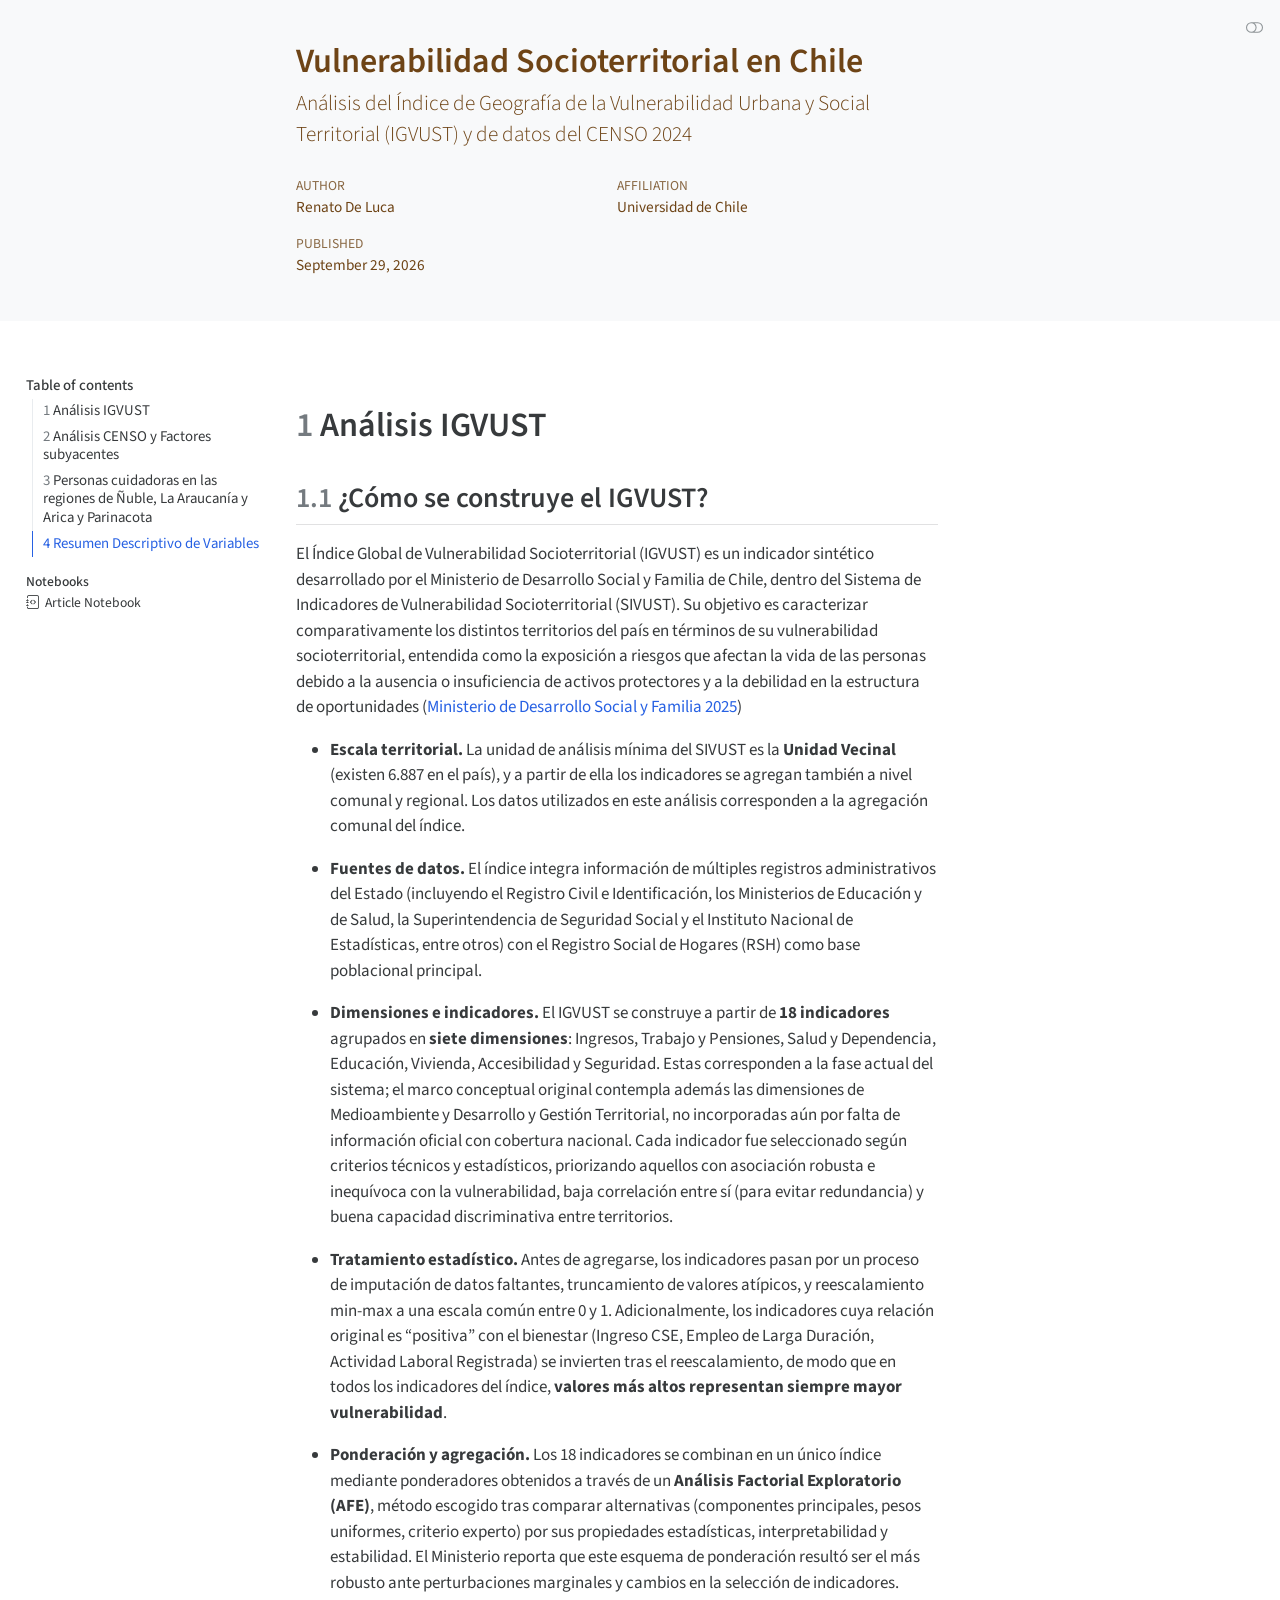
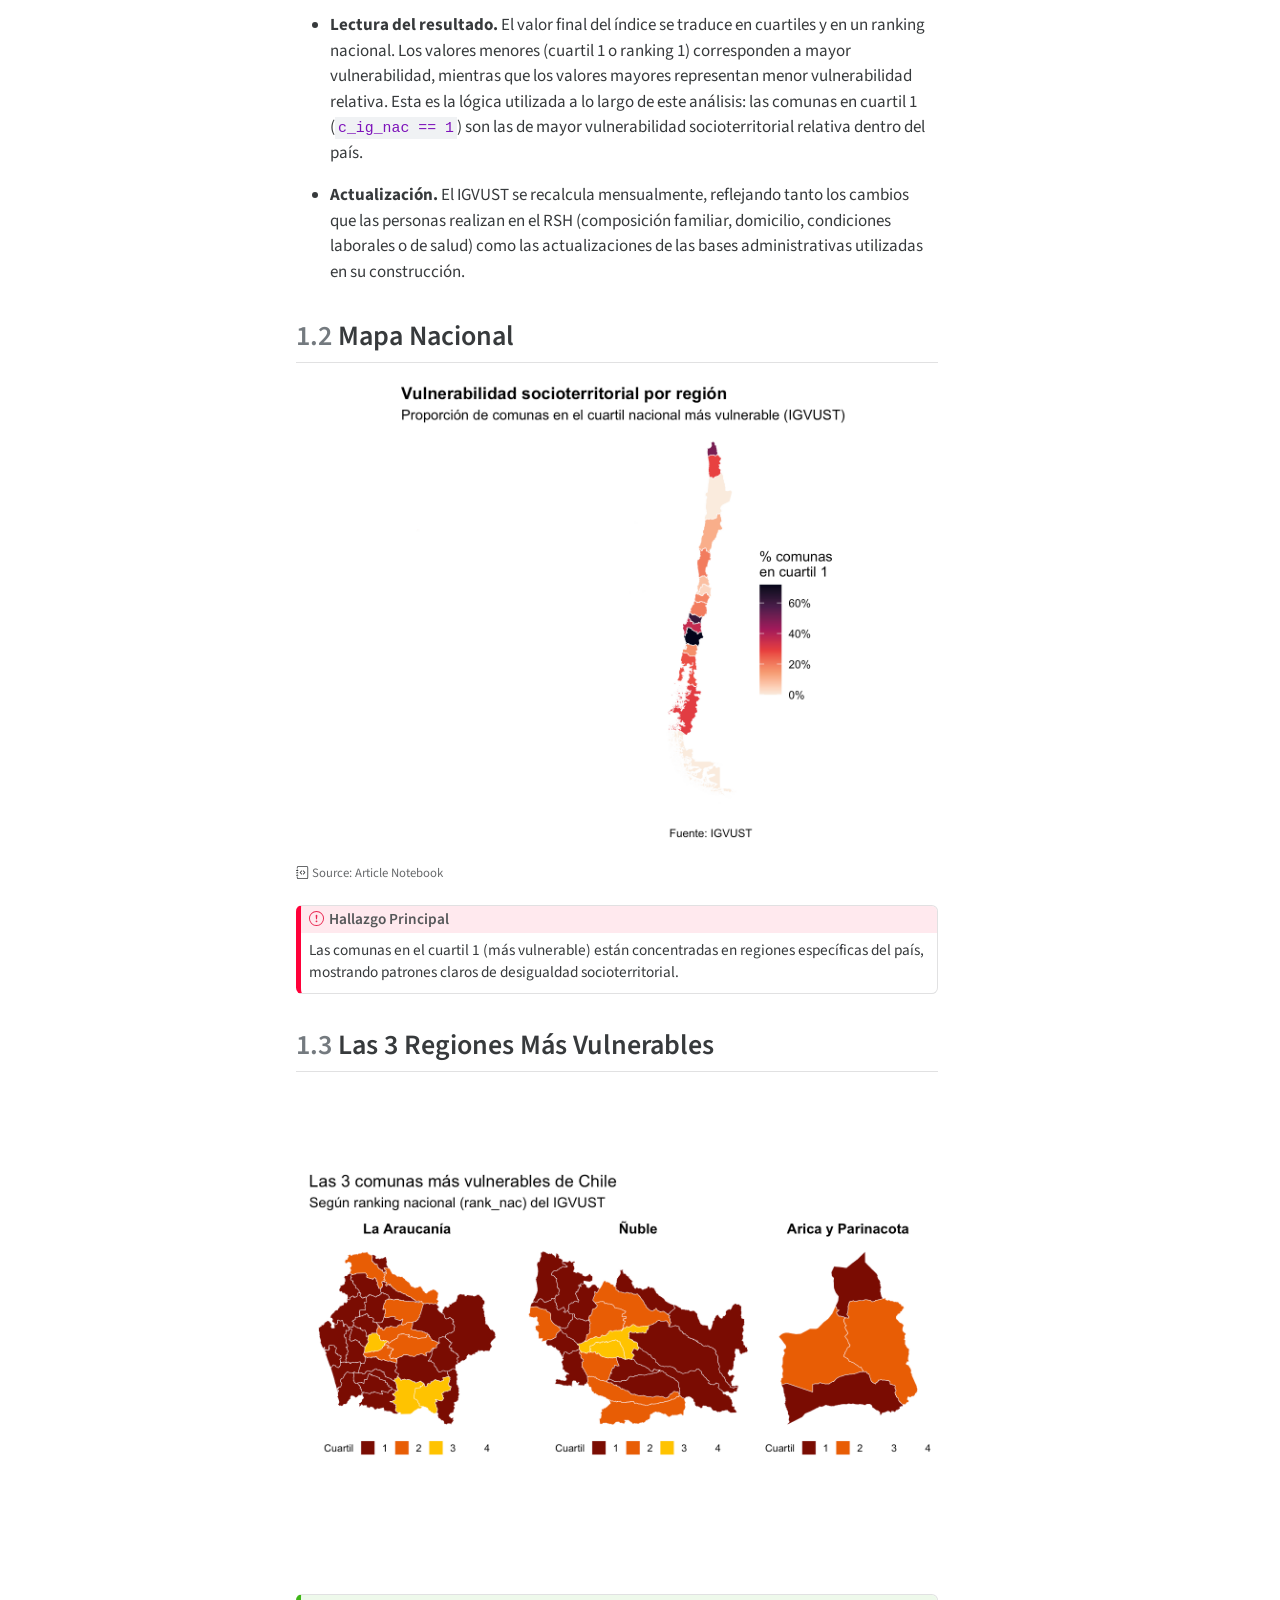
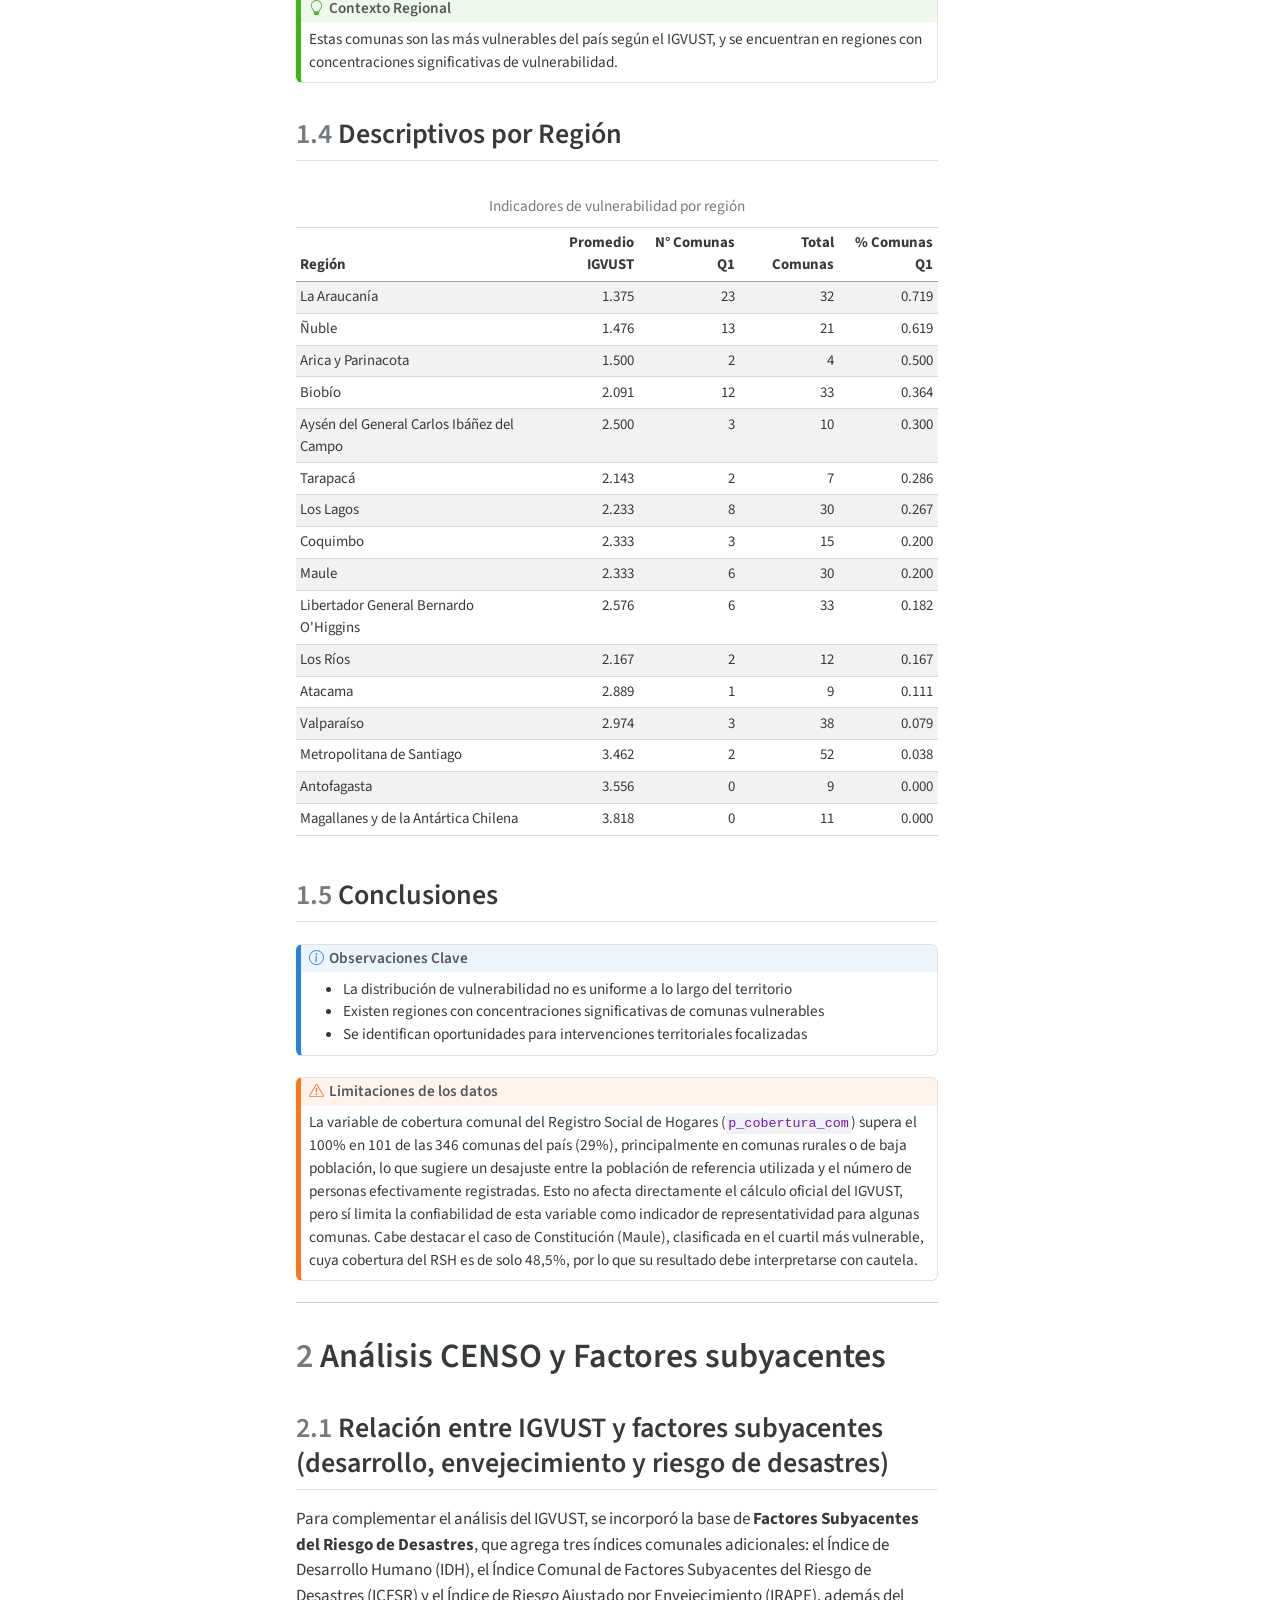
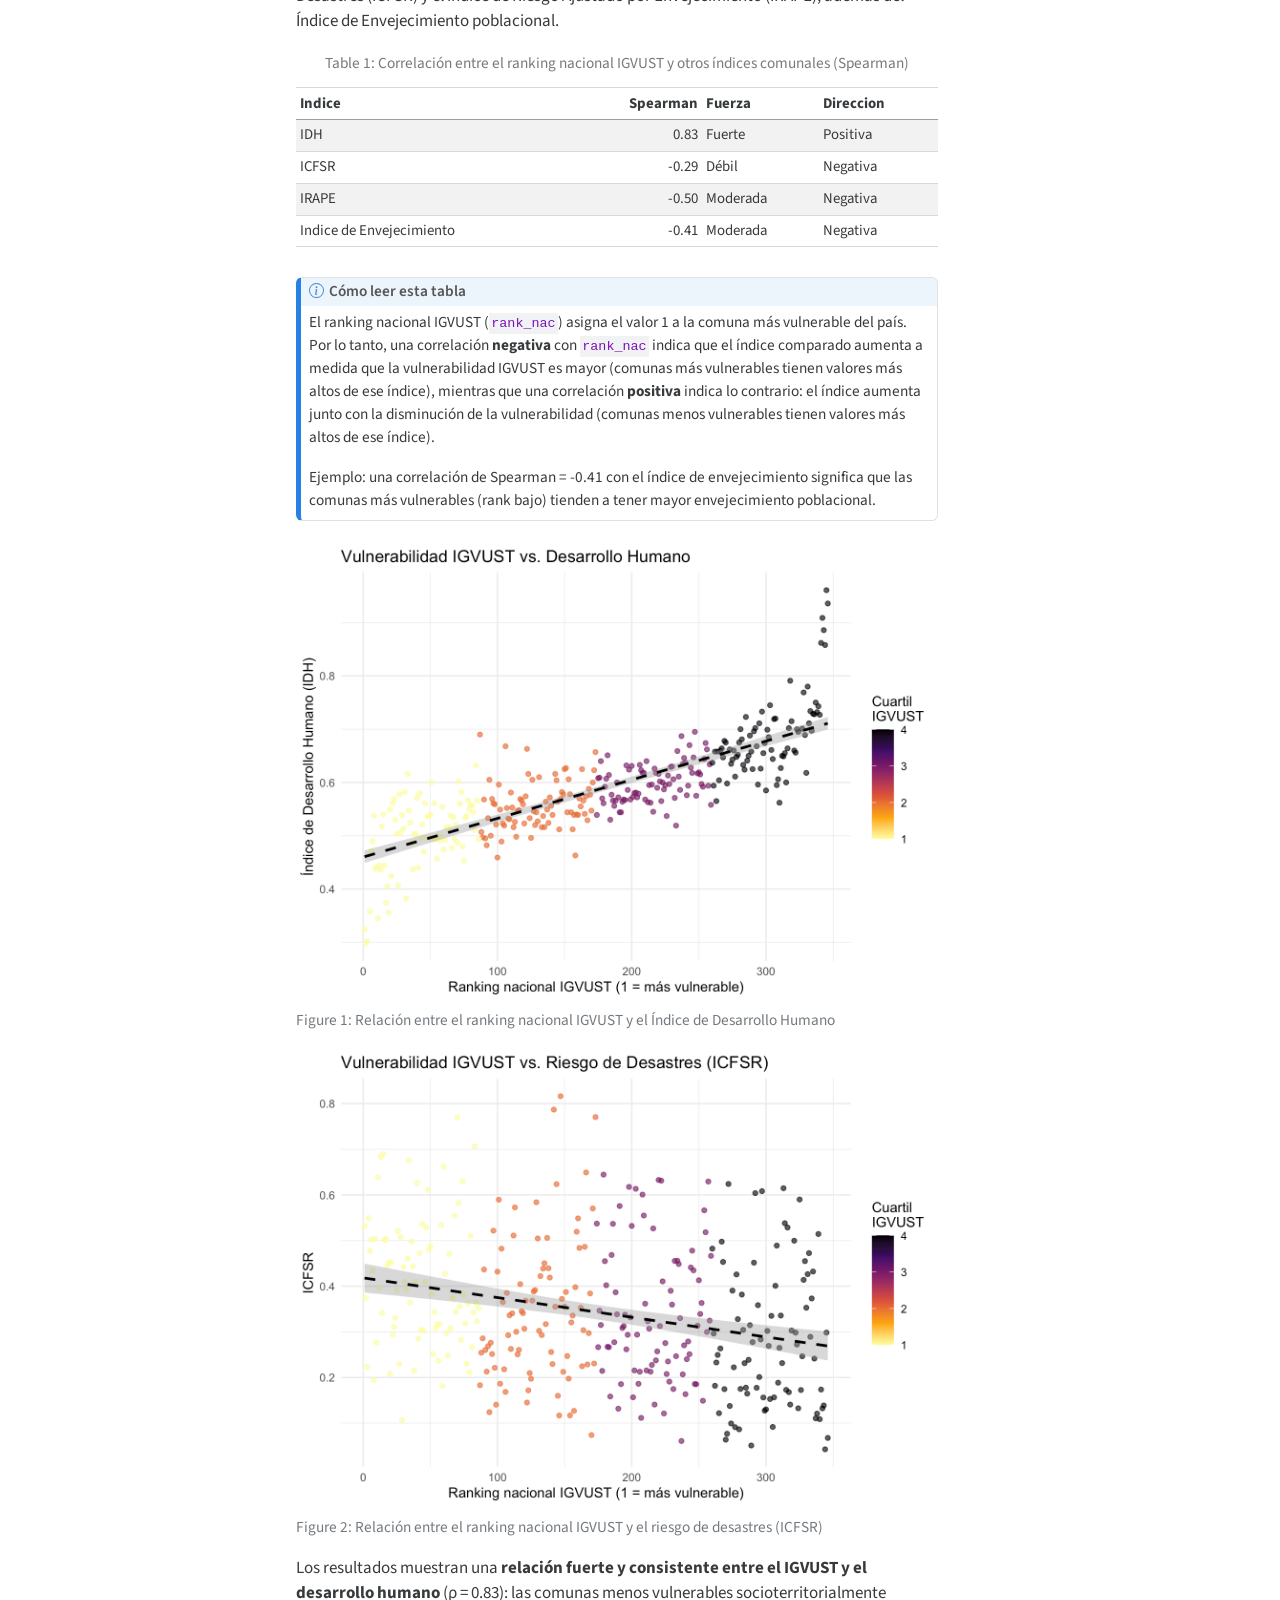
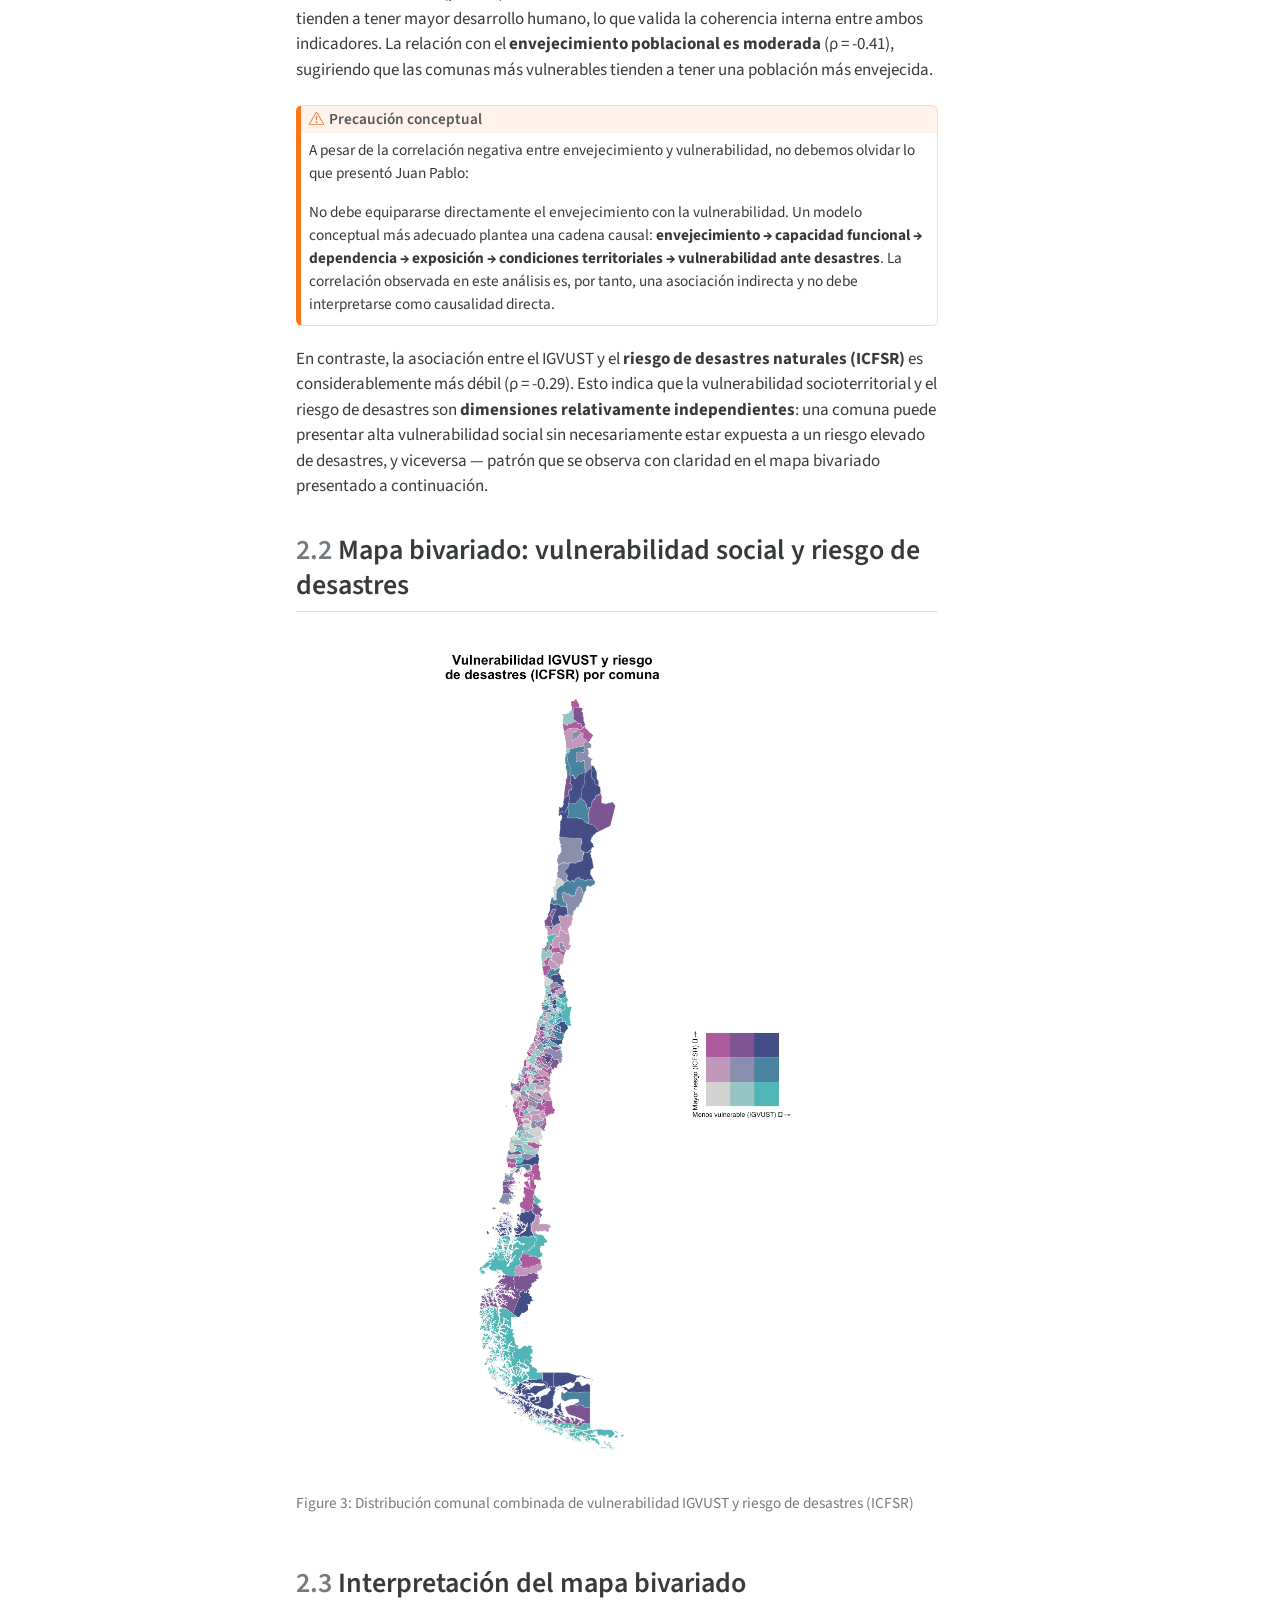
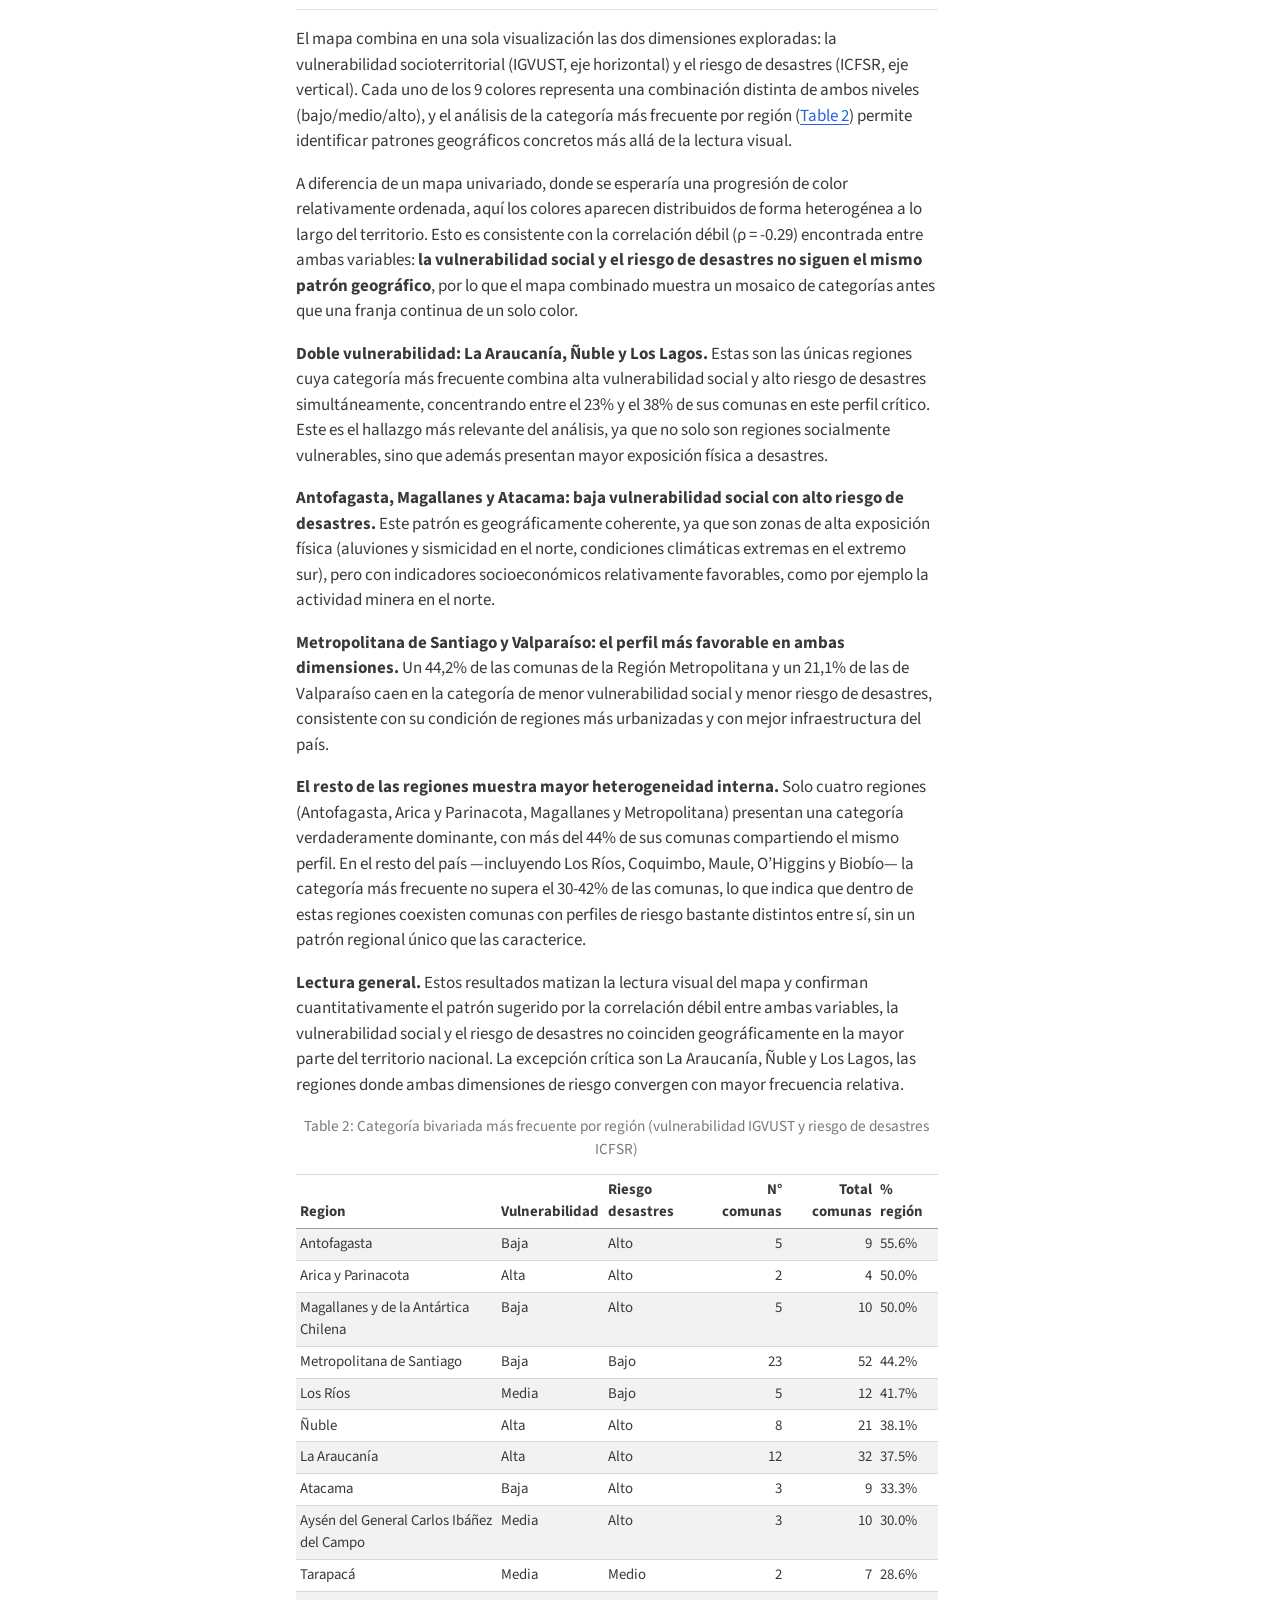
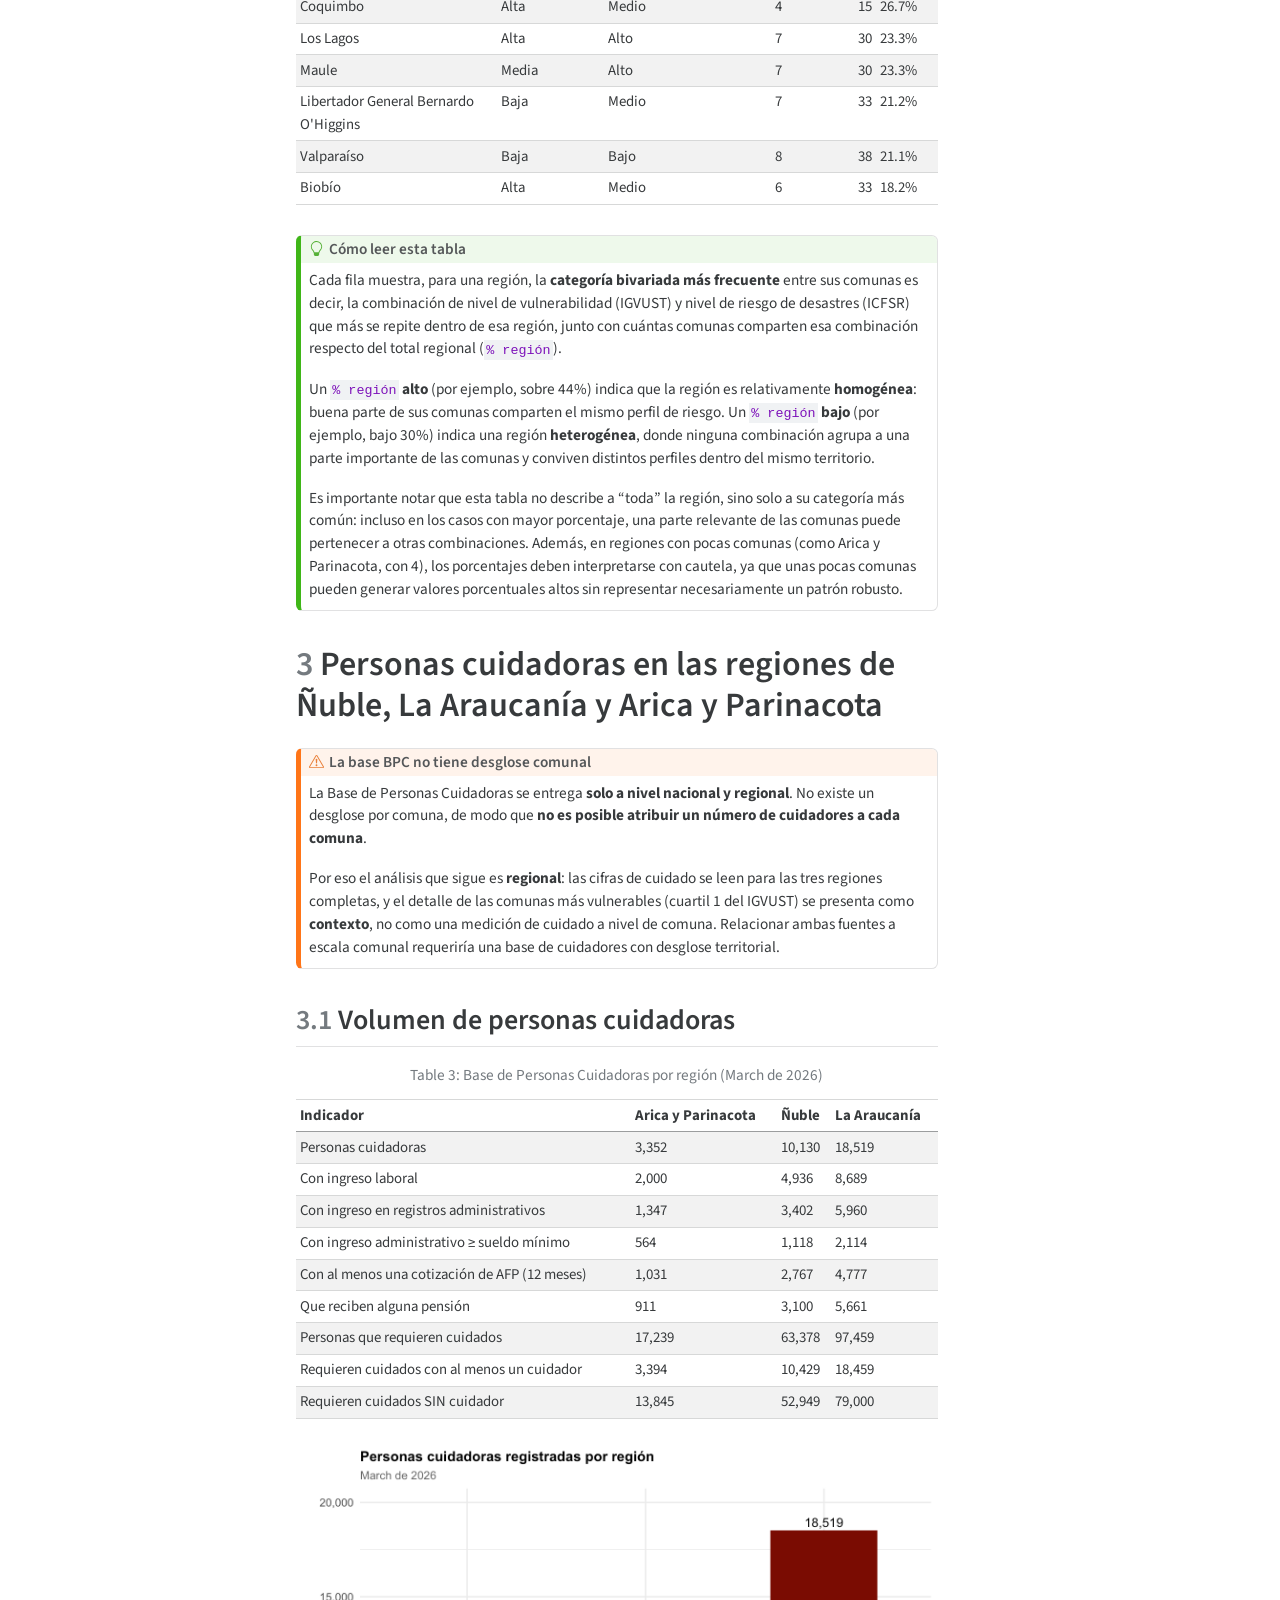
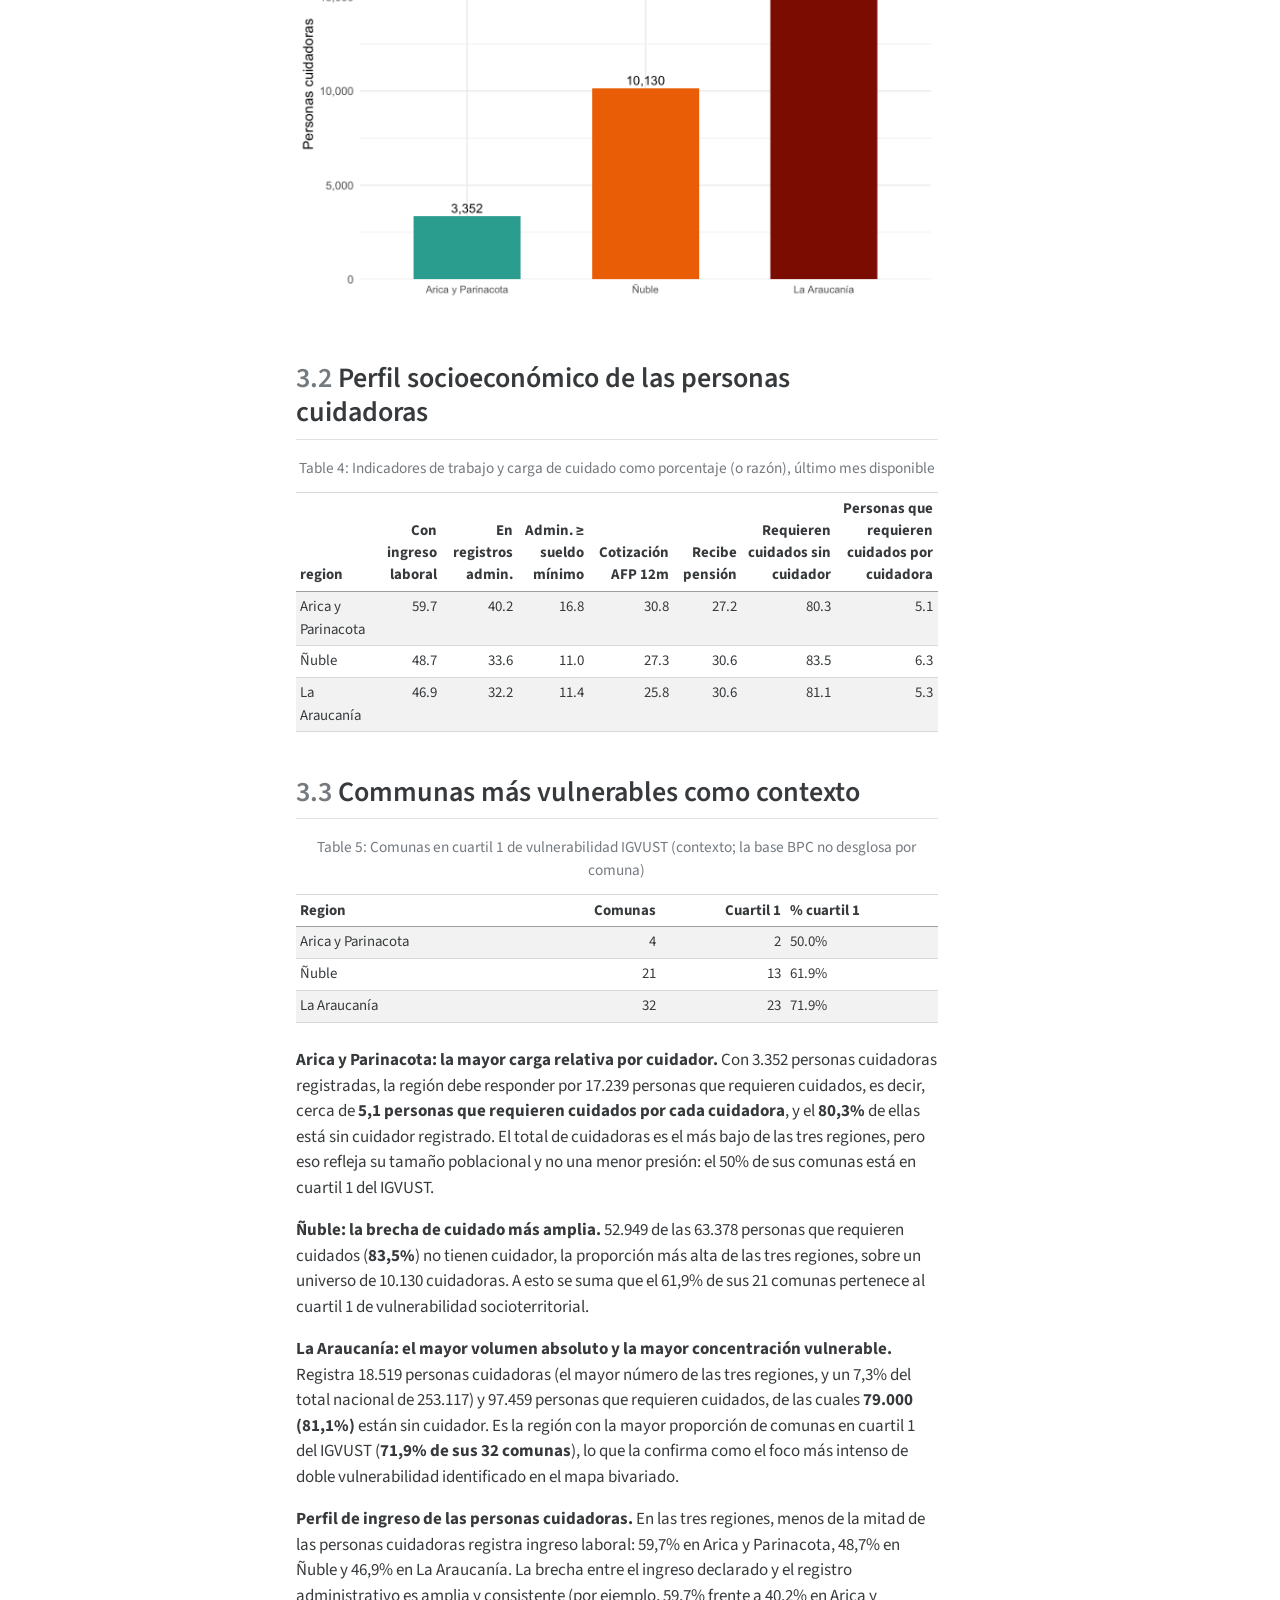
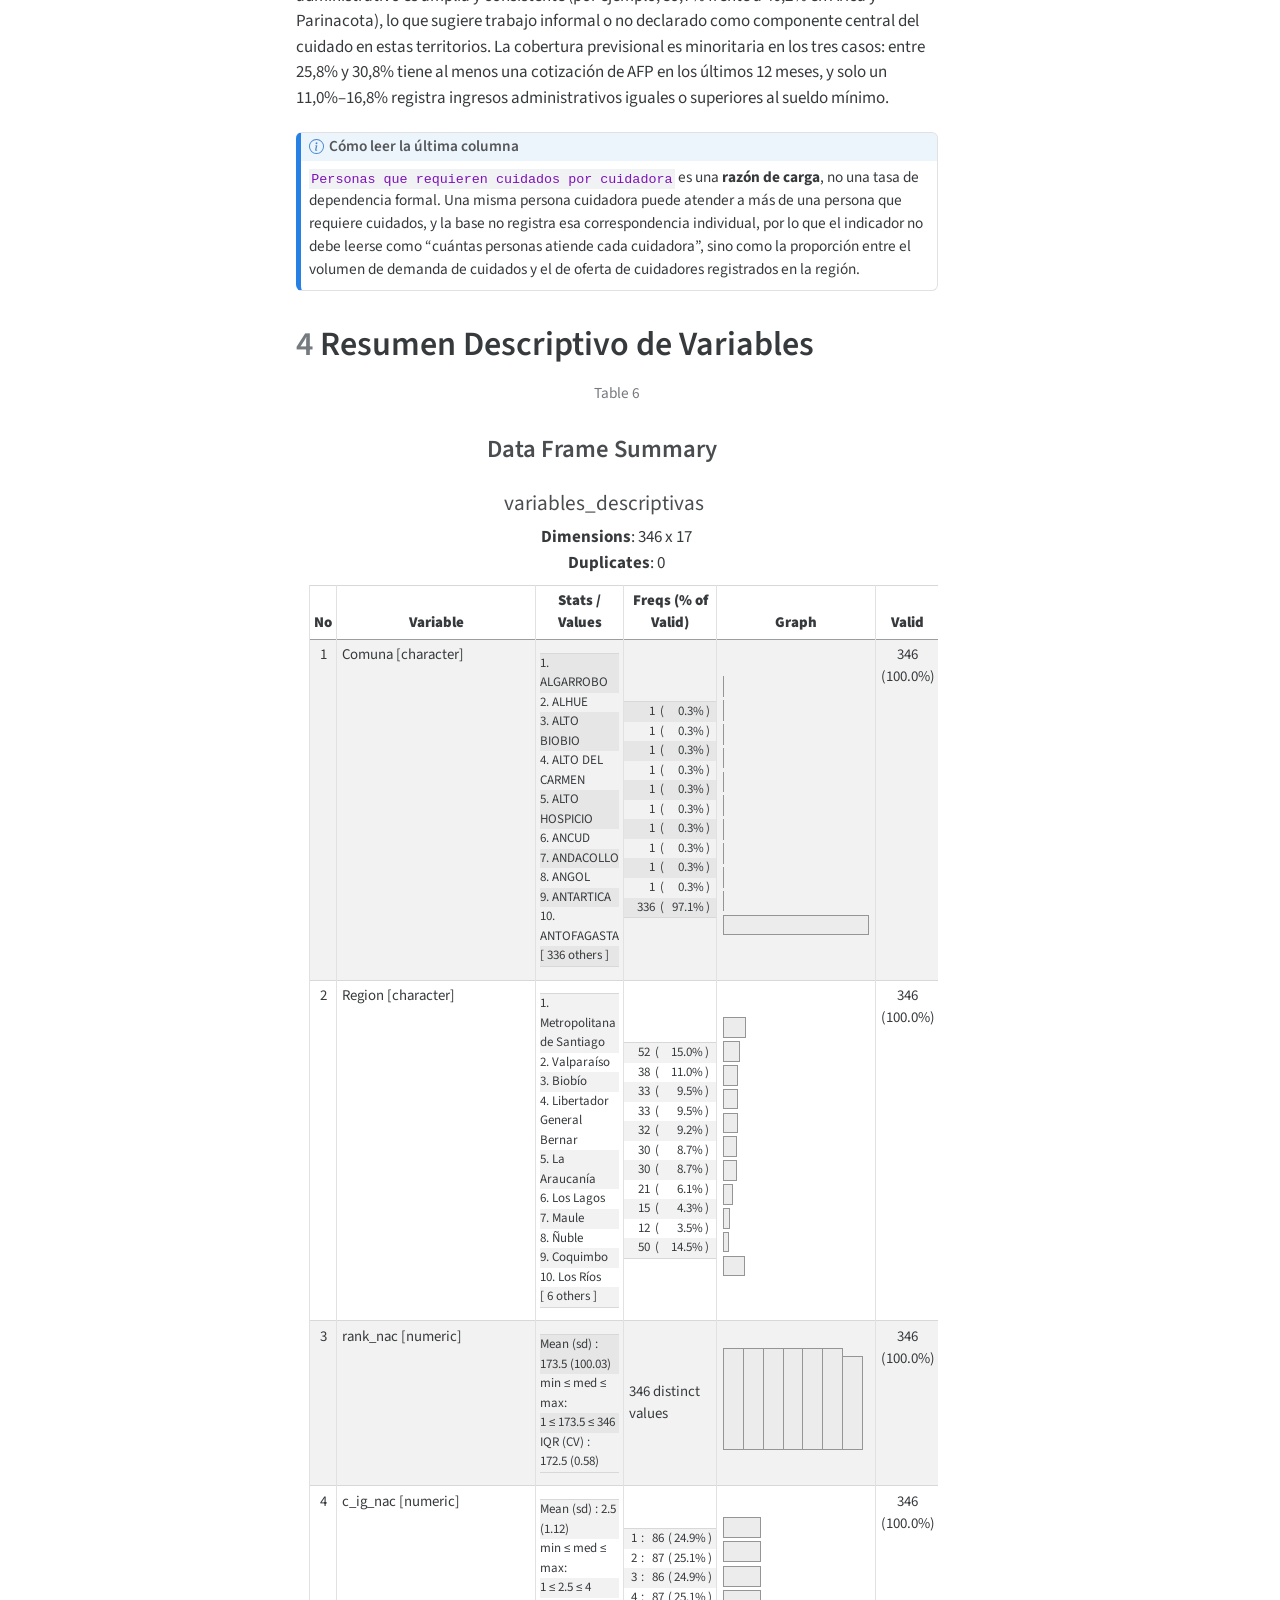
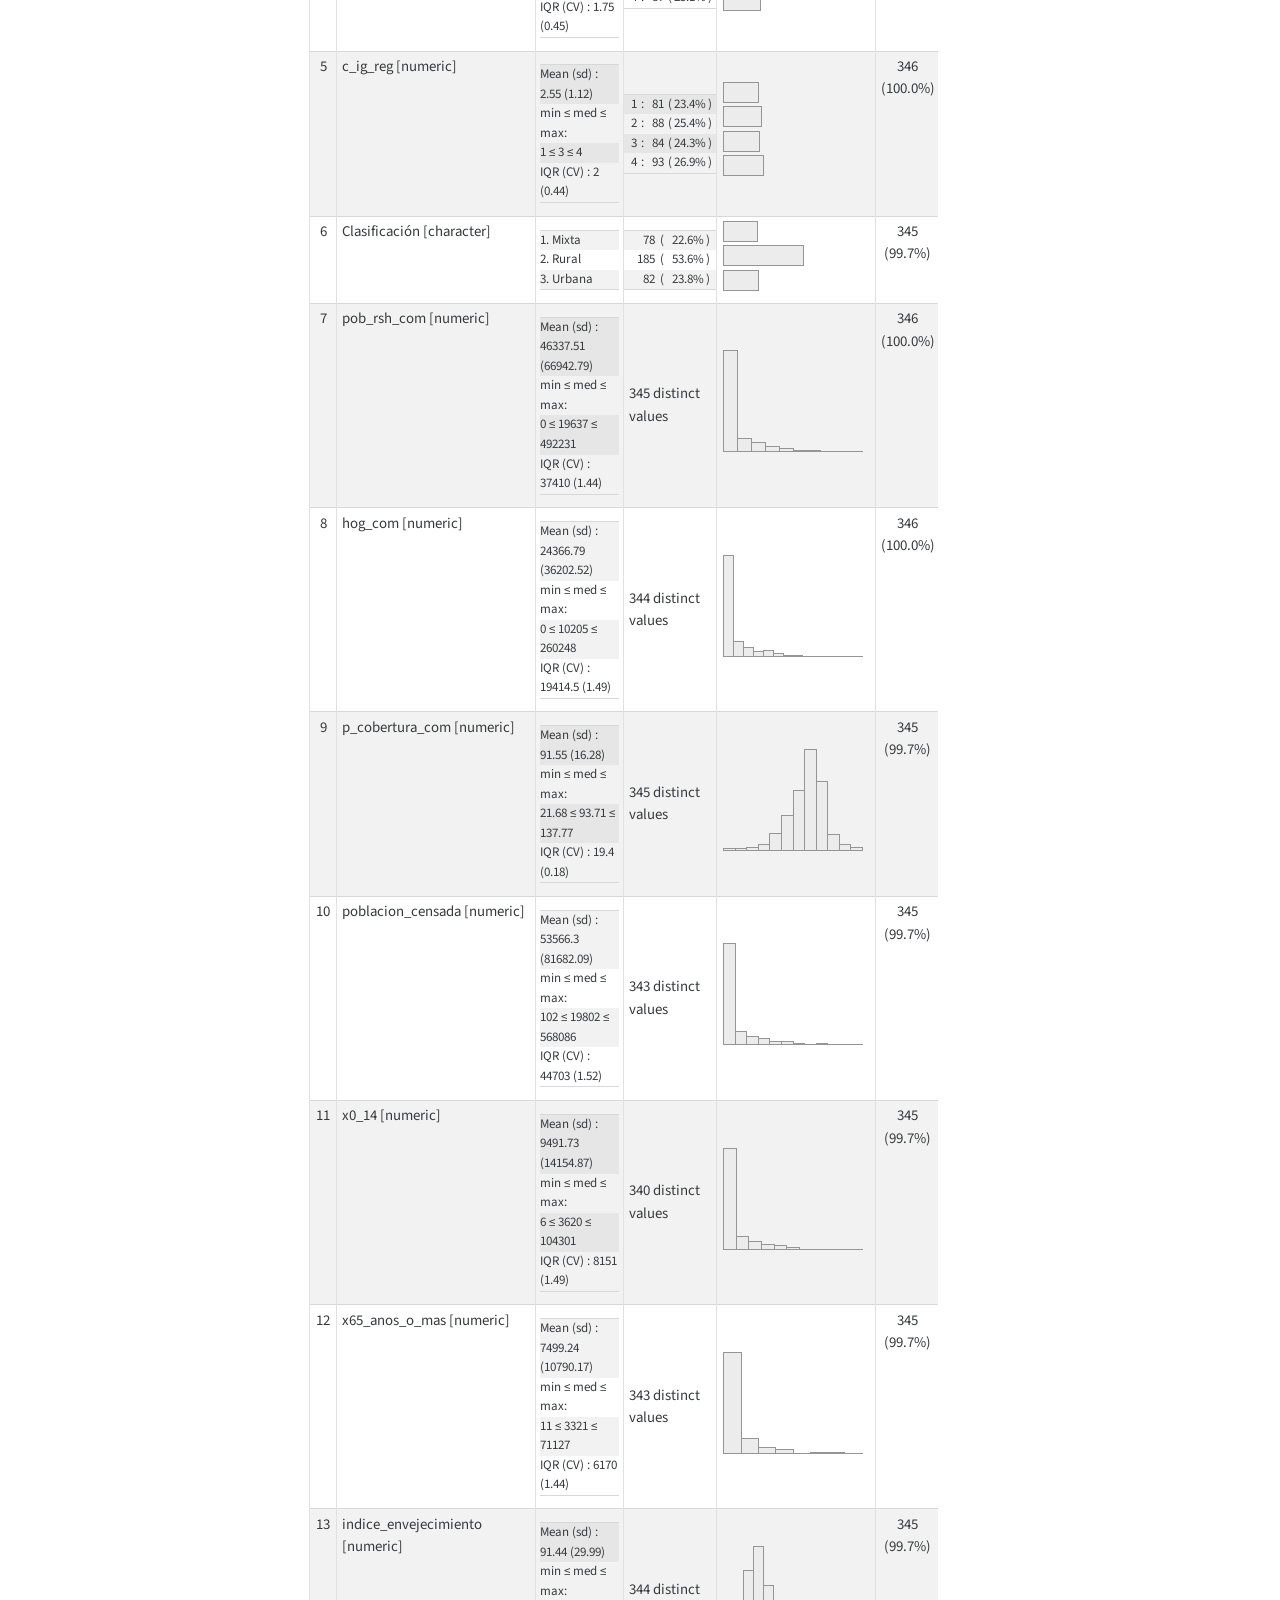
==== commit c8932f54: "add bpc + analisis" ====
--- a/docs/index.html
+++ b/docs/index.html
@@ -6,7 +6,7 @@
 
 <meta name="viewport" content="width=device-width, initial-scale=1.0, user-scalable=yes">
 
-<meta name="dcterms.date" content="2026-09-23">
+<meta name="dcterms.date" content="2026-09-29">
 
 <title>Vulnerabilidad Socioterritorial en Chile</title>
 <style>
@@ -91,10 +91,10 @@
 
 <meta name="citation_title" content="Vulnerabilidad Socioterritorial en Chile">
 <meta name="citation_author" content="Renato De Luca">
-<meta name="citation_publication_date" content="2026-09-23">
-<meta name="citation_cover_date" content="2026-09-23">
+<meta name="citation_publication_date" content="2026-09-29">
+<meta name="citation_cover_date" content="2026-09-29">
 <meta name="citation_year" content="2026">
-<meta name="citation_online_date" content="2026-09-23">
+<meta name="citation_online_date" content="2026-09-29">
 <meta name="citation_language" content="en">
 <meta name="citation_reference" content="citation_title=From mandates to mechanisms: Institutional vulnerability, decentralized governance, and the challenges of local disaster risk reduction implementation;,citation_author=I. Alcántara-Ayala;,citation_author=et al.;,citation_publication_date=2025;,citation_cover_date=2025;,citation_year=2025;,citation_journal_title=International Journal of Disaster Risk Science;">
 <meta name="citation_reference" content="citation_title=Los adultos mayores y las catástrofes: Preparación y respuesta;,citation_author=American Association for Geriatric Psychiatry [AAGP];,citation_publication_date=2024;,citation_cover_date=2024;,citation_year=2024;">
@@ -333,7 +333,7 @@
                 <div>
             <div class="quarto-title-meta-heading">Published</div>
             <div class="quarto-title-meta-contents">
-              <p class="date">September 23, 2026</p>
+              <p class="date">September 29, 2026</p>
             </div>
           </div>
           
@@ -368,7 +368,13 @@
   <li><a href="#mapa-bivariado-vulnerabilidad-social-y-riesgo-de-desastres" id="toc-mapa-bivariado-vulnerabilidad-social-y-riesgo-de-desastres" class="nav-link" data-scroll-target="#mapa-bivariado-vulnerabilidad-social-y-riesgo-de-desastres"><span class="header-section-number">2.2</span> Mapa bivariado: vulnerabilidad social y riesgo de desastres</a></li>
   <li><a href="#interpretación-del-mapa-bivariado" id="toc-interpretación-del-mapa-bivariado" class="nav-link" data-scroll-target="#interpretación-del-mapa-bivariado"><span class="header-section-number">2.3</span> Interpretación del mapa bivariado</a></li>
   </ul></li>
-  <li><a href="#resumen-descriptivo-de-variables" id="toc-resumen-descriptivo-de-variables" class="nav-link" data-scroll-target="#resumen-descriptivo-de-variables"><span class="header-section-number">3</span> Resumen Descriptivo de Variables</a></li>
+  <li><a href="#personas-cuidadoras-en-las-regiones-de-ñuble-la-araucanía-y-arica-y-parinacota" id="toc-personas-cuidadoras-en-las-regiones-de-ñuble-la-araucanía-y-arica-y-parinacota" class="nav-link" data-scroll-target="#personas-cuidadoras-en-las-regiones-de-ñuble-la-araucanía-y-arica-y-parinacota"><span class="header-section-number">3</span> Personas cuidadoras en las regiones de Ñuble, La Araucanía y Arica y Parinacota</a>
+  <ul class="collapse">
+  <li><a href="#volumen-de-personas-cuidadoras" id="toc-volumen-de-personas-cuidadoras" class="nav-link" data-scroll-target="#volumen-de-personas-cuidadoras"><span class="header-section-number">3.1</span> Volumen de personas cuidadoras</a></li>
+  <li><a href="#perfil-socioeconómico-de-las-personas-cuidadoras" id="toc-perfil-socioeconómico-de-las-personas-cuidadoras" class="nav-link" data-scroll-target="#perfil-socioeconómico-de-las-personas-cuidadoras"><span class="header-section-number">3.2</span> Perfil socioeconómico de las personas cuidadoras</a></li>
+  <li><a href="#communas-más-vulnerables-como-contexto" id="toc-communas-más-vulnerables-como-contexto" class="nav-link" data-scroll-target="#communas-más-vulnerables-como-contexto"><span class="header-section-number">3.3</span> Communas más vulnerables como contexto</a></li>
+  </ul></li>
+  <li><a href="#resumen-descriptivo-de-variables" id="toc-resumen-descriptivo-de-variables" class="nav-link" data-scroll-target="#resumen-descriptivo-de-variables"><span class="header-section-number">4</span> Resumen Descriptivo de Variables</a></li>
   </ul>
 <div class="quarto-alternate-notebooks"><h2>Notebooks</h2><ul><li><a href="index-preview.html"><i class="bi bi-journal-code"></i>Article Notebook</a></li></ul></div></nav>
 </div>
@@ -926,13 +932,246 @@
 </div>
 </section>
 </section>
-<section id="resumen-descriptivo-de-variables" class="level1" data-number="3">
-<h1 data-number="3"><span class="header-section-number">3</span> Resumen Descriptivo de Variables</h1>
+<section id="personas-cuidadoras-en-las-regiones-de-ñuble-la-araucanía-y-arica-y-parinacota" class="level1" data-number="3">
+<h1 data-number="3"><span class="header-section-number">3</span> Personas cuidadoras en las regiones de Ñuble, La Araucanía y Arica y Parinacota</h1>
+<div class="callout callout-style-default callout-warning callout-titled">
+<div class="callout-header d-flex align-content-center">
+<div class="callout-icon-container">
+<i class="callout-icon"></i>
+</div>
+<div class="callout-title-container flex-fill">
+<span class="screen-reader-only">Warning</span>La base BPC no tiene desglose comunal
+</div>
+</div>
+<div class="callout-body-container callout-body">
+<p>La Base de Personas Cuidadoras se entrega <strong>solo a nivel nacional y regional</strong>. No existe un desglose por comuna, de modo que <strong>no es posible atribuir un número de cuidadores a cada comuna</strong>.</p>
+<p>Por eso el análisis que sigue es <strong>regional</strong>: las cifras de cuidado se leen para las tres regiones completas, y el detalle de las comunas más vulnerables (cuartil 1 del IGVUST) se presenta como <strong>contexto</strong>, no como una medición de cuidado a nivel de comuna. Relacionar ambas fuentes a escala comunal requeriría una base de cuidadores con desglose territorial.</p>
+</div>
+</div>
+<section id="volumen-de-personas-cuidadoras" class="level2" data-number="3.1">
+<h2 data-number="3.1" class="anchored" data-anchor-id="volumen-de-personas-cuidadoras"><span class="header-section-number">3.1</span> Volumen de personas cuidadoras</h2>
+<div class="cell">
+<div id="tbl-bpc-absolutos" class="cell quarto-float quarto-figure quarto-figure-center anchored">
+<figure class="quarto-float quarto-float-tbl figure">
+<figcaption class="quarto-float-caption-top quarto-float-caption quarto-float-tbl" id="tbl-bpc-absolutos-caption-0ceaefa1-69ba-4598-a22c-09a6ac19f8ca">
+Table&nbsp;3: Base de Personas Cuidadoras por región (March de 2026)
+</figcaption>
+<div aria-describedby="tbl-bpc-absolutos-caption-0ceaefa1-69ba-4598-a22c-09a6ac19f8ca">
+<div class="cell-output-display">
+<table class="cell caption-top table table-sm table-striped small">
+<thead>
+<tr class="header">
+<th style="text-align: left;" data-quarto-table-cell-role="th">Indicador</th>
+<th style="text-align: left;" data-quarto-table-cell-role="th">Arica y Parinacota</th>
+<th style="text-align: left;" data-quarto-table-cell-role="th">Ñuble</th>
+<th style="text-align: left;" data-quarto-table-cell-role="th">La Araucanía</th>
+</tr>
+</thead>
+<tbody>
+<tr class="odd">
+<td style="text-align: left;">Personas cuidadoras</td>
+<td style="text-align: left;">3,352</td>
+<td style="text-align: left;">10,130</td>
+<td style="text-align: left;">18,519</td>
+</tr>
+<tr class="even">
+<td style="text-align: left;">Con ingreso laboral</td>
+<td style="text-align: left;">2,000</td>
+<td style="text-align: left;">4,936</td>
+<td style="text-align: left;">8,689</td>
+</tr>
+<tr class="odd">
+<td style="text-align: left;">Con ingreso en registros administrativos</td>
+<td style="text-align: left;">1,347</td>
+<td style="text-align: left;">3,402</td>
+<td style="text-align: left;">5,960</td>
+</tr>
+<tr class="even">
+<td style="text-align: left;">Con ingreso administrativo ≥ sueldo mínimo</td>
+<td style="text-align: left;">564</td>
+<td style="text-align: left;">1,118</td>
+<td style="text-align: left;">2,114</td>
+</tr>
+<tr class="odd">
+<td style="text-align: left;">Con al menos una cotización de AFP (12 meses)</td>
+<td style="text-align: left;">1,031</td>
+<td style="text-align: left;">2,767</td>
+<td style="text-align: left;">4,777</td>
+</tr>
+<tr class="even">
+<td style="text-align: left;">Que reciben alguna pensión</td>
+<td style="text-align: left;">911</td>
+<td style="text-align: left;">3,100</td>
+<td style="text-align: left;">5,661</td>
+</tr>
+<tr class="odd">
+<td style="text-align: left;">Personas que requieren cuidados</td>
+<td style="text-align: left;">17,239</td>
+<td style="text-align: left;">63,378</td>
+<td style="text-align: left;">97,459</td>
+</tr>
+<tr class="even">
+<td style="text-align: left;">Requieren cuidados con al menos un cuidador</td>
+<td style="text-align: left;">3,394</td>
+<td style="text-align: left;">10,429</td>
+<td style="text-align: left;">18,459</td>
+</tr>
+<tr class="odd">
+<td style="text-align: left;">Requieren cuidados SIN cuidador</td>
+<td style="text-align: left;">13,845</td>
+<td style="text-align: left;">52,949</td>
+<td style="text-align: left;">79,000</td>
+</tr>
+</tbody>
+</table>
+</div>
+</div>
+</figure>
+</div>
+</div>
+<div class="cell">
+<div class="cell-output-display">
+<div>
+<figure class="figure">
+<p><a href="index_files/figure-html/unnamed-chunk-6-1.png" class="lightbox" data-gallery="quarto-lightbox-gallery-6"><img src="index_files/figure-html/unnamed-chunk-6-1.png" class="img-fluid figure-img" width="672"></a></p>
+</figure>
+</div>
+</div>
+</div>
+</section>
+<section id="perfil-socioeconómico-de-las-personas-cuidadoras" class="level2" data-number="3.2">
+<h2 data-number="3.2" class="anchored" data-anchor-id="perfil-socioeconómico-de-las-personas-cuidadoras"><span class="header-section-number">3.2</span> Perfil socioeconómico de las personas cuidadoras</h2>
+<div class="cell">
+<div id="tbl-bpc-tasas" class="cell quarto-float quarto-figure quarto-figure-center anchored">
+<figure class="quarto-float quarto-float-tbl figure">
+<figcaption class="quarto-float-caption-top quarto-float-caption quarto-float-tbl" id="tbl-bpc-tasas-caption-0ceaefa1-69ba-4598-a22c-09a6ac19f8ca">
+Table&nbsp;4: Indicadores de trabajo y carga de cuidado como porcentaje (o razón), último mes disponible
+</figcaption>
+<div aria-describedby="tbl-bpc-tasas-caption-0ceaefa1-69ba-4598-a22c-09a6ac19f8ca">
+<div class="cell-output-display">
+<table class="cell caption-top table table-sm table-striped small">
+<thead>
+<tr class="header">
+<th style="text-align: left;" data-quarto-table-cell-role="th">region</th>
+<th style="text-align: right;" data-quarto-table-cell-role="th">Con ingreso laboral</th>
+<th style="text-align: right;" data-quarto-table-cell-role="th">En registros admin.</th>
+<th style="text-align: right;" data-quarto-table-cell-role="th">Admin. ≥ sueldo mínimo</th>
+<th style="text-align: right;" data-quarto-table-cell-role="th">Cotización AFP 12m</th>
+<th style="text-align: right;" data-quarto-table-cell-role="th">Recibe pensión</th>
+<th style="text-align: right;" data-quarto-table-cell-role="th">Requieren cuidados sin cuidador</th>
+<th style="text-align: right;" data-quarto-table-cell-role="th">Personas que requieren cuidados por cuidadora</th>
+</tr>
+</thead>
+<tbody>
+<tr class="odd">
+<td style="text-align: left;">Arica y Parinacota</td>
+<td style="text-align: right;">59.7</td>
+<td style="text-align: right;">40.2</td>
+<td style="text-align: right;">16.8</td>
+<td style="text-align: right;">30.8</td>
+<td style="text-align: right;">27.2</td>
+<td style="text-align: right;">80.3</td>
+<td style="text-align: right;">5.1</td>
+</tr>
+<tr class="even">
+<td style="text-align: left;">Ñuble</td>
+<td style="text-align: right;">48.7</td>
+<td style="text-align: right;">33.6</td>
+<td style="text-align: right;">11.0</td>
+<td style="text-align: right;">27.3</td>
+<td style="text-align: right;">30.6</td>
+<td style="text-align: right;">83.5</td>
+<td style="text-align: right;">6.3</td>
+</tr>
+<tr class="odd">
+<td style="text-align: left;">La Araucanía</td>
+<td style="text-align: right;">46.9</td>
+<td style="text-align: right;">32.2</td>
+<td style="text-align: right;">11.4</td>
+<td style="text-align: right;">25.8</td>
+<td style="text-align: right;">30.6</td>
+<td style="text-align: right;">81.1</td>
+<td style="text-align: right;">5.3</td>
+</tr>
+</tbody>
+</table>
+</div>
+</div>
+</figure>
+</div>
+</div>
+</section>
+<section id="communas-más-vulnerables-como-contexto" class="level2" data-number="3.3">
+<h2 data-number="3.3" class="anchored" data-anchor-id="communas-más-vulnerables-como-contexto"><span class="header-section-number">3.3</span> Communas más vulnerables como contexto</h2>
+<div class="cell">
+<div id="tbl-comunas-vuln" class="cell quarto-float quarto-figure quarto-figure-center anchored">
+<figure class="quarto-float quarto-float-tbl figure">
+<figcaption class="quarto-float-caption-top quarto-float-caption quarto-float-tbl" id="tbl-comunas-vuln-caption-0ceaefa1-69ba-4598-a22c-09a6ac19f8ca">
+Table&nbsp;5: Comunas en cuartil 1 de vulnerabilidad IGVUST (contexto; la base BPC no desglosa por comuna)
+</figcaption>
+<div aria-describedby="tbl-comunas-vuln-caption-0ceaefa1-69ba-4598-a22c-09a6ac19f8ca">
+<div class="cell-output-display">
+<table class="cell caption-top table table-sm table-striped small">
+<thead>
+<tr class="header">
+<th style="text-align: left;" data-quarto-table-cell-role="th">Region</th>
+<th style="text-align: right;" data-quarto-table-cell-role="th">Comunas</th>
+<th style="text-align: right;" data-quarto-table-cell-role="th">Cuartil 1</th>
+<th style="text-align: left;" data-quarto-table-cell-role="th">% cuartil 1</th>
+</tr>
+</thead>
+<tbody>
+<tr class="odd">
+<td style="text-align: left;">Arica y Parinacota</td>
+<td style="text-align: right;">4</td>
+<td style="text-align: right;">2</td>
+<td style="text-align: left;">50.0%</td>
+</tr>
+<tr class="even">
+<td style="text-align: left;">Ñuble</td>
+<td style="text-align: right;">21</td>
+<td style="text-align: right;">13</td>
+<td style="text-align: left;">61.9%</td>
+</tr>
+<tr class="odd">
+<td style="text-align: left;">La Araucanía</td>
+<td style="text-align: right;">32</td>
+<td style="text-align: right;">23</td>
+<td style="text-align: left;">71.9%</td>
+</tr>
+</tbody>
+</table>
+</div>
+</div>
+</figure>
+</div>
+</div>
+<p><strong>Arica y Parinacota: la mayor carga relativa por cuidador.</strong> Con 3.352 personas cuidadoras registradas, la región debe responder por 17.239 personas que requieren cuidados, es decir, cerca de <strong>5,1 personas que requieren cuidados por cada cuidadora</strong>, y el <strong>80,3%</strong> de ellas está sin cuidador registrado. El total de cuidadoras es el más bajo de las tres regiones, pero eso refleja su tamaño poblacional y no una menor presión: el 50% de sus comunas está en cuartil 1 del IGVUST.</p>
+<p><strong>Ñuble: la brecha de cuidado más amplia.</strong> 52.949 de las 63.378 personas que requieren cuidados (<strong>83,5%</strong>) no tienen cuidador, la proporción más alta de las tres regiones, sobre un universo de 10.130 cuidadoras. A esto se suma que el 61,9% de sus 21 comunas pertenece al cuartil 1 de vulnerabilidad socioterritorial.</p>
+<p><strong>La Araucanía: el mayor volumen absoluto y la mayor concentración vulnerable.</strong> Registra 18.519 personas cuidadoras (el mayor número de las tres regiones, y un 7,3% del total nacional de 253.117) y 97.459 personas que requieren cuidados, de las cuales <strong>79.000 (81,1%)</strong> están sin cuidador. Es la región con la mayor proporción de comunas en cuartil 1 del IGVUST (<strong>71,9% de sus 32 comunas</strong>), lo que la confirma como el foco más intenso de doble vulnerabilidad identificado en el mapa bivariado.</p>
+<p><strong>Perfil de ingreso de las personas cuidadoras.</strong> En las tres regiones, menos de la mitad de las personas cuidadoras registra ingreso laboral: 59,7% en Arica y Parinacota, 48,7% en Ñuble y 46,9% en La Araucanía. La brecha entre el ingreso declarado y el registro administrativo es amplia y consistente (por ejemplo, 59,7% frente a 40,2% en Arica y Parinacota), lo que sugiere trabajo informal o no declarado como componente central del cuidado en estas territorios. La cobertura previsional es minoritaria en los tres casos: entre 25,8% y 30,8% tiene al menos una cotización de AFP en los últimos 12 meses, y solo un 11,0%–16,8% registra ingresos administrativos iguales o superiores al sueldo mínimo.</p>
+<div class="callout callout-style-default callout-note callout-titled">
+<div class="callout-header d-flex align-content-center">
+<div class="callout-icon-container">
+<i class="callout-icon"></i>
+</div>
+<div class="callout-title-container flex-fill">
+<span class="screen-reader-only">Note</span>Cómo leer la última columna
+</div>
+</div>
+<div class="callout-body-container callout-body">
+<p><code>Personas que requieren cuidados por cuidadora</code> es una <strong>razón de carga</strong>, no una tasa de dependencia formal. Una misma persona cuidadora puede atender a más de una persona que requiere cuidados, y la base no registra esa correspondencia individual, por lo que el indicador no debe leerse como “cuántas personas atiende cada cuidadora”, sino como la proporción entre el volumen de demanda de cuidados y el de oferta de cuidadores registrados en la región.</p>
+</div>
+</div>
+</section>
+</section>
+<section id="resumen-descriptivo-de-variables" class="level1" data-number="4">
+<h1 data-number="4"><span class="header-section-number">4</span> Resumen Descriptivo de Variables</h1>
 <div class="cell">
 <div id="tbl-descriptivos" class="cell quarto-float quarto-figure quarto-figure-center anchored">
 <figure class="quarto-float quarto-float-tbl figure">
 <figcaption class="quarto-float-caption-top quarto-float-caption quarto-float-tbl quarto-uncaptioned" id="tbl-descriptivos-caption-0ceaefa1-69ba-4598-a22c-09a6ac19f8ca">
-Table&nbsp;3
+Table&nbsp;6
 </figcaption>
 <div aria-describedby="tbl-descriptivos-caption-0ceaefa1-69ba-4598-a22c-09a6ac19f8ca">
 <div class="cell-output-display">
@@ -1075,7 +1314,7 @@
 </tr>
 </tbody>
 </table></td>
-<td style="text-align: left; vertical-align: middle; padding: 0; background-color: transparent;"><a href="data:image/png;base64,%20iVBORw0KGgoAAAANSUhEUgAAAJ4AAAELCAQAAACCUPe0AAAD+mlDQ1BpY2MAADiNjVVdaBxVFD6bubMrJM6D1Kamkg7+NZS0bFLRhNro/mWzbdwsk2y0QZDJ7N2daSYz4/ykaSk+FEEQwajgk+D/W8EnIWqr7YstorRQogSDKPjQ+keh0hcJ67kzs7uTuGu9y9z55pzvfufec+7eC5C4LFuW3iUCLBquLeXT4rPH5sTEOnTBfdANfdAtK46VKpUmARvjwr/a7e8gxt7X9rf3/2frrlBHAYjdhdisOMoi4mUA/hXFsl2ABEH7yAnXYvgJxDtsnCDiEsO1AFcYng/wss+ZkTKIX0UsKKqM/sTbiAfnI/[base64]/IRVqc+xFepnpdC/V8ttxTGJT2GXpwMdMgwdfz1+nZXnZkI4pI5FwsajCUvVrXxQsh/V7UnpBBftnR/j+LcyE3bk8oBn7+fGuVQkx+T7Vw+xBWYjclAwYR57BUwYBNEkCAPaXxbYKOnChroaKHopWih+NXg7N/CKfn+ALdUav7I6+jRMEKm/yPw0KrC72hVI7wMfnloq3XQCWZwI9QxSS9JkoP4HCKT5DAZIaMgkifJU2SMZNE6Sg41x5Yic2TzudHUeQEjUp83i7yL6HdBxv5nZJjgtM/FSp83ENjP2M9rypXXbl46fW5Xi7tGVp+71nPpdCRnGmotdMja1J1yz//CX+fXsF/nN1oM/gd+A3/r21a3Nes0zFYKfbpvW8RH8z1OZD6lLVVsYbOjolk1VvoCH8sAfbl4uwhnBlv85PfJP5JryfeSHyZ/497kPuHOc59yn3HfgMhd4C5yX3JfcR9zn0dq1HnvNGvur6OxCuZpl1Hcn0Ja2C08KGSFPcLDwmRLT+gVhoQJYS96djerE40XXbsGx7BvZKt9rIAXqXPsbqyz1uE/VEaWBid8puPvMwNObuOEI0k/GSKFbbt6hO31pnZ+Sz3ar4HGc/FsPAVifF98ND4UP8Jwgxnfi75R7PHUcumyyw7ijGmdtLWa6orDyeTjYgqvMioWDOXAoCjruui7HNGmDrWXaOUAsHsyOMJvSf79F9t5pWVznwY4/Cc791q2OQ/grAPQ+2jLNoBn473vAKw+pnj2UngnxGLfAjjVg8PBV08az6sf6/VbeG4l3gDYfL1e//v9en3zA9TfALig/wP/JXgLtNfFGQAAACBjSFJNAAB6JgAAgIQAAPoAAACA6AAAdTAAAOpgAAA6mAAAF3CculE8AAAAAmJLR0QA/4ePzL8AAAAHdElNRQfqCRcDMxBQT1QeAAACjUlEQVR42u3ZQUoDURRFQVuyR1fmIrLKOP3tRF/OhzZY5SgIoTm8GPAejzee9X71A7wy8QLxisfy8+kP4I/[base64]/JPHWaL5/nYBuIF4gVfMr42/ZSq/rgAAAA9dEVYdGljYzpjb3B5cmlnaHQAQ29weXJpZ2h0IDIwMDcgQXBwbGUgSW5jLiwgYWxsIHJpZ2h0cyByZXNlcnZlZC6eZtwpAAAAI3RFWHRpY2M6ZGVzY3JpcHRpb24AR2VuZXJpYyBSR0IgUHJvZmlsZRqnOI4AAAAASUVORK5CYII=" class="lightbox" data-gallery="quarto-lightbox-gallery-6" title="Table&nbsp;3: "><img src="data:image/png;base64,%20iVBORw0KGgoAAAANSUhEUgAAAJ4AAAELCAQAAACCUPe0AAAD+mlDQ1BpY2MAADiNjVVdaBxVFD6bubMrJM6D1Kamkg7+NZS0bFLRhNro/mWzbdwsk2y0QZDJ7N2daSYz4/ykaSk+FEEQwajgk+D/W8EnIWqr7YstorRQogSDKPjQ+keh0hcJ67kzs7uTuGu9y9z55pzvfufec+7eC5C4LFuW3iUCLBquLeXT4rPH5sTEOnTBfdANfdAtK46VKpUmARvjwr/a7e8gxt7X9rf3/2frrlBHAYjdhdisOMoi4mUA/hXFsl2ABEH7yAnXYvgJxDtsnCDiEsO1AFcYng/wss+ZkTKIX0UsKKqM/sTbiAfnI/[base64]/IRVqc+xFepnpdC/V8ttxTGJT2GXpwMdMgwdfz1+nZXnZkI4pI5FwsajCUvVrXxQsh/V7UnpBBftnR/j+LcyE3bk8oBn7+fGuVQkx+T7Vw+xBWYjclAwYR57BUwYBNEkCAPaXxbYKOnChroaKHopWih+NXg7N/CKfn+ALdUav7I6+jRMEKm/yPw0KrC72hVI7wMfnloq3XQCWZwI9QxSS9JkoP4HCKT5DAZIaMgkifJU2SMZNE6Sg41x5Yic2TzudHUeQEjUp83i7yL6HdBxv5nZJjgtM/FSp83ENjP2M9rypXXbl46fW5Xi7tGVp+71nPpdCRnGmotdMja1J1yz//CX+fXsF/nN1oM/gd+A3/r21a3Nes0zFYKfbpvW8RH8z1OZD6lLVVsYbOjolk1VvoCH8sAfbl4uwhnBlv85PfJP5JryfeSHyZ/497kPuHOc59yn3HfgMhd4C5yX3JfcR9zn0dq1HnvNGvur6OxCuZpl1Hcn0Ja2C08KGSFPcLDwmRLT+gVhoQJYS96djerE40XXbsGx7BvZKt9rIAXqXPsbqyz1uE/VEaWBid8puPvMwNObuOEI0k/GSKFbbt6hO31pnZ+Sz3ar4HGc/FsPAVifF98ND4UP8Jwgxnfi75R7PHUcumyyw7ijGmdtLWa6orDyeTjYgqvMioWDOXAoCjruui7HNGmDrWXaOUAsHsyOMJvSf79F9t5pWVznwY4/Cc791q2OQ/grAPQ+2jLNoBn473vAKw+pnj2UngnxGLfAjjVg8PBV08az6sf6/VbeG4l3gDYfL1e//v9en3zA9TfALig/wP/JXgLtNfFGQAAACBjSFJNAAB6JgAAgIQAAPoAAACA6AAAdTAAAOpgAAA6mAAAF3CculE8AAAAAmJLR0QA/4ePzL8AAAAHdElNRQfqCRcDMxBQT1QeAAACjUlEQVR42u3ZQUoDURRFQVuyR1fmIrLKOP3tRF/OhzZY5SgIoTm8GPAejzee9X71A7wy8QLxisfy8+kP4I/[base64]/JPHWaL5/nYBuIF4gVfMr42/ZSq/rgAAAA9dEVYdGljYzpjb3B5cmlnaHQAQ29weXJpZ2h0IDIwMDcgQXBwbGUgSW5jLiwgYWxsIHJpZ2h0cyByZXNlcnZlZC6eZtwpAAAAI3RFWHRpY2M6ZGVzY3JpcHRpb24AR2VuZXJpYyBSR0IgUHJvZmlsZRqnOI4AAAAASUVORK5CYII=" class="img-fluid figure-img" style="border:none;background-color:transparent;padding:0;max-width:max-content;"></a></td>
+<td style="text-align: left; vertical-align: middle; padding: 0; background-color: transparent;"><a href="data:image/png;base64,%20iVBORw0KGgoAAAANSUhEUgAAAJ4AAAELCAQAAACCUPe0AAAD+mlDQ1BpY2MAADiNjVVdaBxVFD6bubMrJM6D1Kamkg7+NZS0bFLRhNro/mWzbdwsk2y0QZDJ7N2daSYz4/ykaSk+FEEQwajgk+D/W8EnIWqr7YstorRQogSDKPjQ+keh0hcJ67kzs7uTuGu9y9z55pzvfufec+7eC5C4LFuW3iUCLBquLeXT4rPH5sTEOnTBfdANfdAtK46VKpUmARvjwr/a7e8gxt7X9rf3/2frrlBHAYjdhdisOMoi4mUA/hXFsl2ABEH7yAnXYvgJxDtsnCDiEsO1AFcYng/wss+ZkTKIX0UsKKqM/sTbiAfnI/[base64]/IRVqc+xFepnpdC/V8ttxTGJT2GXpwMdMgwdfz1+nZXnZkI4pI5FwsajCUvVrXxQsh/V7UnpBBftnR/j+LcyE3bk8oBn7+fGuVQkx+T7Vw+xBWYjclAwYR57BUwYBNEkCAPaXxbYKOnChroaKHopWih+NXg7N/CKfn+ALdUav7I6+jRMEKm/yPw0KrC72hVI7wMfnloq3XQCWZwI9QxSS9JkoP4HCKT5DAZIaMgkifJU2SMZNE6Sg41x5Yic2TzudHUeQEjUp83i7yL6HdBxv5nZJjgtM/FSp83ENjP2M9rypXXbl46fW5Xi7tGVp+71nPpdCRnGmotdMja1J1yz//CX+fXsF/nN1oM/gd+A3/r21a3Nes0zFYKfbpvW8RH8z1OZD6lLVVsYbOjolk1VvoCH8sAfbl4uwhnBlv85PfJP5JryfeSHyZ/497kPuHOc59yn3HfgMhd4C5yX3JfcR9zn0dq1HnvNGvur6OxCuZpl1Hcn0Ja2C08KGSFPcLDwmRLT+gVhoQJYS96djerE40XXbsGx7BvZKt9rIAXqXPsbqyz1uE/VEaWBid8puPvMwNObuOEI0k/GSKFbbt6hO31pnZ+Sz3ar4HGc/FsPAVifF98ND4UP8Jwgxnfi75R7PHUcumyyw7ijGmdtLWa6orDyeTjYgqvMioWDOXAoCjruui7HNGmDrWXaOUAsHsyOMJvSf79F9t5pWVznwY4/Cc791q2OQ/grAPQ+2jLNoBn473vAKw+pnj2UngnxGLfAjjVg8PBV08az6sf6/VbeG4l3gDYfL1e//v9en3zA9TfALig/wP/JXgLtNfFGQAAACBjSFJNAAB6JgAAgIQAAPoAAACA6AAAdTAAAOpgAAA6mAAAF3CculE8AAAAAmJLR0QA/4ePzL8AAAAHdElNRQfqCR0NEy34gPHDAAACjUlEQVR42u3ZQUoDURRFQVuyR1fmIrLKOP3tRF/OhzZY5SgIoTm8GPAejzee9X71A7wy8QLxisfy8+kP4I/[base64]/JPHWaL5/nYBuIF4gVfMr42/ZSq/rgAAAA9dEVYdGljYzpjb3B5cmlnaHQAQ29weXJpZ2h0IDIwMDcgQXBwbGUgSW5jLiwgYWxsIHJpZ2h0cyByZXNlcnZlZC6eZtwpAAAAI3RFWHRpY2M6ZGVzY3JpcHRpb24AR2VuZXJpYyBSR0IgUHJvZmlsZRqnOI4AAAAASUVORK5CYII=" class="lightbox" data-gallery="quarto-lightbox-gallery-7" title="Table&nbsp;6: "><img src="data:image/png;base64,%20iVBORw0KGgoAAAANSUhEUgAAAJ4AAAELCAQAAACCUPe0AAAD+mlDQ1BpY2MAADiNjVVdaBxVFD6bubMrJM6D1Kamkg7+NZS0bFLRhNro/mWzbdwsk2y0QZDJ7N2daSYz4/ykaSk+FEEQwajgk+D/W8EnIWqr7YstorRQogSDKPjQ+keh0hcJ67kzs7uTuGu9y9z55pzvfufec+7eC5C4LFuW3iUCLBquLeXT4rPH5sTEOnTBfdANfdAtK46VKpUmARvjwr/a7e8gxt7X9rf3/2frrlBHAYjdhdisOMoi4mUA/hXFsl2ABEH7yAnXYvgJxDtsnCDiEsO1AFcYng/wss+ZkTKIX0UsKKqM/sTbiAfnI/[base64]/IRVqc+xFepnpdC/V8ttxTGJT2GXpwMdMgwdfz1+nZXnZkI4pI5FwsajCUvVrXxQsh/V7UnpBBftnR/j+LcyE3bk8oBn7+fGuVQkx+T7Vw+xBWYjclAwYR57BUwYBNEkCAPaXxbYKOnChroaKHopWih+NXg7N/CKfn+ALdUav7I6+jRMEKm/yPw0KrC72hVI7wMfnloq3XQCWZwI9QxSS9JkoP4HCKT5DAZIaMgkifJU2SMZNE6Sg41x5Yic2TzudHUeQEjUp83i7yL6HdBxv5nZJjgtM/FSp83ENjP2M9rypXXbl46fW5Xi7tGVp+71nPpdCRnGmotdMja1J1yz//CX+fXsF/nN1oM/gd+A3/r21a3Nes0zFYKfbpvW8RH8z1OZD6lLVVsYbOjolk1VvoCH8sAfbl4uwhnBlv85PfJP5JryfeSHyZ/497kPuHOc59yn3HfgMhd4C5yX3JfcR9zn0dq1HnvNGvur6OxCuZpl1Hcn0Ja2C08KGSFPcLDwmRLT+gVhoQJYS96djerE40XXbsGx7BvZKt9rIAXqXPsbqyz1uE/VEaWBid8puPvMwNObuOEI0k/GSKFbbt6hO31pnZ+Sz3ar4HGc/FsPAVifF98ND4UP8Jwgxnfi75R7PHUcumyyw7ijGmdtLWa6orDyeTjYgqvMioWDOXAoCjruui7HNGmDrWXaOUAsHsyOMJvSf79F9t5pWVznwY4/Cc791q2OQ/grAPQ+2jLNoBn473vAKw+pnj2UngnxGLfAjjVg8PBV08az6sf6/VbeG4l3gDYfL1e//v9en3zA9TfALig/wP/JXgLtNfFGQAAACBjSFJNAAB6JgAAgIQAAPoAAACA6AAAdTAAAOpgAAA6mAAAF3CculE8AAAAAmJLR0QA/4ePzL8AAAAHdElNRQfqCR0NEy34gPHDAAACjUlEQVR42u3ZQUoDURRFQVuyR1fmIrLKOP3tRF/OhzZY5SgIoTm8GPAejzee9X71A7wy8QLxisfy8+kP4I/[base64]/JPHWaL5/nYBuIF4gVfMr42/ZSq/rgAAAA9dEVYdGljYzpjb3B5cmlnaHQAQ29weXJpZ2h0IDIwMDcgQXBwbGUgSW5jLiwgYWxsIHJpZ2h0cyByZXNlcnZlZC6eZtwpAAAAI3RFWHRpY2M6ZGVzY3JpcHRpb24AR2VuZXJpYyBSR0IgUHJvZmlsZRqnOI4AAAAASUVORK5CYII=" class="img-fluid figure-img" style="border:none;background-color:transparent;padding:0;max-width:max-content;"></a></td>
 <td style="text-align: center;">346 (100.0%)</td>
 <td style="text-align: center;">0 (0.0%)</td>
 </tr>
@@ -1189,7 +1428,7 @@
 </tr>
 </tbody>
 </table></td>
-<td style="text-align: left; vertical-align: middle; padding: 0; background-color: transparent;"><a href="data:image/png;base64,%20iVBORw0KGgoAAAANSUhEUgAAACMAAAELCAQAAAD5WPc9AAAD+mlDQ1BpY2MAADiNjVVdaBxVFD6bubMrJM6D1Kamkg7+NZS0bFLRhNro/mWzbdwsk2y0QZDJ7N2daSYz4/ykaSk+FEEQwajgk+D/W8EnIWqr7YstorRQogSDKPjQ+keh0hcJ67kzs7uTuGu9y9z55pzvfufec+7eC5C4LFuW3iUCLBquLeXT4rPH5sTEOnTBfdANfdAtK46VKpUmARvjwr/a7e8gxt7X9rf3/2frrlBHAYjdhdisOMoi4mUA/hXFsl2ABEH7yAnXYvgJxDtsnCDiEsO1AFcYng/wss+ZkTKIX0UsKKqM/sTbiAfnI/[base64]/IRVqc+xFepnpdC/V8ttxTGJT2GXpwMdMgwdfz1+nZXnZkI4pI5FwsajCUvVrXxQsh/V7UnpBBftnR/j+LcyE3bk8oBn7+fGuVQkx+T7Vw+xBWYjclAwYR57BUwYBNEkCAPaXxbYKOnChroaKHopWih+NXg7N/CKfn+ALdUav7I6+jRMEKm/yPw0KrC72hVI7wMfnloq3XQCWZwI9QxSS9JkoP4HCKT5DAZIaMgkifJU2SMZNE6Sg41x5Yic2TzudHUeQEjUp83i7yL6HdBxv5nZJjgtM/FSp83ENjP2M9rypXXbl46fW5Xi7tGVp+71nPpdCRnGmotdMja1J1yz//CX+fXsF/nN1oM/gd+A3/r21a3Nes0zFYKfbpvW8RH8z1OZD6lLVVsYbOjolk1VvoCH8sAfbl4uwhnBlv85PfJP5JryfeSHyZ/497kPuHOc59yn3HfgMhd4C5yX3JfcR9zn0dq1HnvNGvur6OxCuZpl1Hcn0Ja2C08KGSFPcLDwmRLT+gVhoQJYS96djerE40XXbsGx7BvZKt9rIAXqXPsbqyz1uE/VEaWBid8puPvMwNObuOEI0k/GSKFbbt6hO31pnZ+Sz3ar4HGc/FsPAVifF98ND4UP8Jwgxnfi75R7PHUcumyyw7ijGmdtLWa6orDyeTjYgqvMioWDOXAoCjruui7HNGmDrWXaOUAsHsyOMJvSf79F9t5pWVznwY4/Cc791q2OQ/grAPQ+2jLNoBn473vAKw+pnj2UngnxGLfAjjVg8PBV08az6sf6/VbeG4l3gDYfL1e//v9en3zA9TfALig/wP/JXgLtNfFGQAAACBjSFJNAAB6JgAAgIQAAPoAAACA6AAAdTAAAOpgAAA6mAAAF3CculE8AAAAAmJLR0QA/4ePzL8AAAAHdElNRQfqCRcDMxBQT1QeAAABEklEQVR42u3cwQ3CMAxG4RixIzuQeWCHTglHQoVju21SIz3fOPBJ/ZF4J5BXOeIuhyjJmGv74hka6i4KU8rNjSwjHgoGBgbmz5jVl+iyTSnSfotL6K3tOxNv8zA7VcXBWJ3SP4Bc28DAwMDMYuiUfoFOVXEyvU71x8+1DQwMDMwshk7pR6dgYGBgdhyBGc7QKRgYGJgdR6f0cwemipvRA2NNn2sbGBgYmFkMndKPTsHAwMCcz9Ap/cxOVdeTGp3yTp5rGxgYGJhZDJ3Sr9MpX6F+MG2nYmPn2gYGBgZmFkOn9FM7FamU2qno1Lm2gYGBgTGPwAxngj/Q/[base64]" class="lightbox" data-gallery="quarto-lightbox-gallery-7" title="Table&nbsp;3: "><img src="data:image/png;base64,%20iVBORw0KGgoAAAANSUhEUgAAACMAAAELCAQAAAD5WPc9AAAD+mlDQ1BpY2MAADiNjVVdaBxVFD6bubMrJM6D1Kamkg7+NZS0bFLRhNro/mWzbdwsk2y0QZDJ7N2daSYz4/ykaSk+FEEQwajgk+D/W8EnIWqr7YstorRQogSDKPjQ+keh0hcJ67kzs7uTuGu9y9z55pzvfufec+7eC5C4LFuW3iUCLBquLeXT4rPH5sTEOnTBfdANfdAtK46VKpUmARvjwr/a7e8gxt7X9rf3/2frrlBHAYjdhdisOMoi4mUA/hXFsl2ABEH7yAnXYvgJxDtsnCDiEsO1AFcYng/wss+ZkTKIX0UsKKqM/sTbiAfnI/[base64]/IRVqc+xFepnpdC/V8ttxTGJT2GXpwMdMgwdfz1+nZXnZkI4pI5FwsajCUvVrXxQsh/V7UnpBBftnR/j+LcyE3bk8oBn7+fGuVQkx+T7Vw+xBWYjclAwYR57BUwYBNEkCAPaXxbYKOnChroaKHopWih+NXg7N/CKfn+ALdUav7I6+jRMEKm/yPw0KrC72hVI7wMfnloq3XQCWZwI9QxSS9JkoP4HCKT5DAZIaMgkifJU2SMZNE6Sg41x5Yic2TzudHUeQEjUp83i7yL6HdBxv5nZJjgtM/FSp83ENjP2M9rypXXbl46fW5Xi7tGVp+71nPpdCRnGmotdMja1J1yz//CX+fXsF/nN1oM/gd+A3/r21a3Nes0zFYKfbpvW8RH8z1OZD6lLVVsYbOjolk1VvoCH8sAfbl4uwhnBlv85PfJP5JryfeSHyZ/497kPuHOc59yn3HfgMhd4C5yX3JfcR9zn0dq1HnvNGvur6OxCuZpl1Hcn0Ja2C08KGSFPcLDwmRLT+gVhoQJYS96djerE40XXbsGx7BvZKt9rIAXqXPsbqyz1uE/VEaWBid8puPvMwNObuOEI0k/GSKFbbt6hO31pnZ+Sz3ar4HGc/FsPAVifF98ND4UP8Jwgxnfi75R7PHUcumyyw7ijGmdtLWa6orDyeTjYgqvMioWDOXAoCjruui7HNGmDrWXaOUAsHsyOMJvSf79F9t5pWVznwY4/Cc791q2OQ/grAPQ+2jLNoBn473vAKw+pnj2UngnxGLfAjjVg8PBV08az6sf6/VbeG4l3gDYfL1e//v9en3zA9TfALig/wP/JXgLtNfFGQAAACBjSFJNAAB6JgAAgIQAAPoAAACA6AAAdTAAAOpgAAA6mAAAF3CculE8AAAAAmJLR0QA/4ePzL8AAAAHdElNRQfqCRcDMxBQT1QeAAABEklEQVR42u3cwQ3CMAxG4RixIzuQeWCHTglHQoVju21SIz3fOPBJ/ZF4J5BXOeIuhyjJmGv74hka6i4KU8rNjSwjHgoGBgbmz5jVl+iyTSnSfotL6K3tOxNv8zA7VcXBWJ3SP4Bc28DAwMDMYuiUfoFOVXEyvU71x8+1DQwMDMwshk7pR6dgYGBgdhyBGc7QKRgYGJgdR6f0cwemipvRA2NNn2sbGBgYmFkMndKPTsHAwMCcz9Ap/cxOVdeTGp3yTp5rGxgYGJhZDJ3Sr9MpX6F+MG2nYmPn2gYGBgZmFkOn9FM7FamU2qno1Lm2gYGBgTGPwAxngj/Q/[base64]" class="img-fluid figure-img" style="border:none;background-color:transparent;padding:0;max-width:max-content;"></a></td>
+<td style="text-align: left; vertical-align: middle; padding: 0; background-color: transparent;"><a href="data:image/png;base64,%20iVBORw0KGgoAAAANSUhEUgAAACMAAAELCAQAAAD5WPc9AAAD+mlDQ1BpY2MAADiNjVVdaBxVFD6bubMrJM6D1Kamkg7+NZS0bFLRhNro/mWzbdwsk2y0QZDJ7N2daSYz4/ykaSk+FEEQwajgk+D/W8EnIWqr7YstorRQogSDKPjQ+keh0hcJ67kzs7uTuGu9y9z55pzvfufec+7eC5C4LFuW3iUCLBquLeXT4rPH5sTEOnTBfdANfdAtK46VKpUmARvjwr/a7e8gxt7X9rf3/2frrlBHAYjdhdisOMoi4mUA/hXFsl2ABEH7yAnXYvgJxDtsnCDiEsO1AFcYng/wss+ZkTKIX0UsKKqM/sTbiAfnI/[base64]/IRVqc+xFepnpdC/V8ttxTGJT2GXpwMdMgwdfz1+nZXnZkI4pI5FwsajCUvVrXxQsh/V7UnpBBftnR/j+LcyE3bk8oBn7+fGuVQkx+T7Vw+xBWYjclAwYR57BUwYBNEkCAPaXxbYKOnChroaKHopWih+NXg7N/CKfn+ALdUav7I6+jRMEKm/yPw0KrC72hVI7wMfnloq3XQCWZwI9QxSS9JkoP4HCKT5DAZIaMgkifJU2SMZNE6Sg41x5Yic2TzudHUeQEjUp83i7yL6HdBxv5nZJjgtM/FSp83ENjP2M9rypXXbl46fW5Xi7tGVp+71nPpdCRnGmotdMja1J1yz//CX+fXsF/nN1oM/gd+A3/r21a3Nes0zFYKfbpvW8RH8z1OZD6lLVVsYbOjolk1VvoCH8sAfbl4uwhnBlv85PfJP5JryfeSHyZ/497kPuHOc59yn3HfgMhd4C5yX3JfcR9zn0dq1HnvNGvur6OxCuZpl1Hcn0Ja2C08KGSFPcLDwmRLT+gVhoQJYS96djerE40XXbsGx7BvZKt9rIAXqXPsbqyz1uE/VEaWBid8puPvMwNObuOEI0k/GSKFbbt6hO31pnZ+Sz3ar4HGc/FsPAVifF98ND4UP8Jwgxnfi75R7PHUcumyyw7ijGmdtLWa6orDyeTjYgqvMioWDOXAoCjruui7HNGmDrWXaOUAsHsyOMJvSf79F9t5pWVznwY4/Cc791q2OQ/grAPQ+2jLNoBn473vAKw+pnj2UngnxGLfAjjVg8PBV08az6sf6/VbeG4l3gDYfL1e//v9en3zA9TfALig/wP/JXgLtNfFGQAAACBjSFJNAAB6JgAAgIQAAPoAAACA6AAAdTAAAOpgAAA6mAAAF3CculE8AAAAAmJLR0QA/4ePzL8AAAAHdElNRQfqCR0NEy34gPHDAAABEklEQVR42u3cwQ3CMAxG4RixIzuQeWCHTglHQoVju21SIz3fOPBJ/ZF4J5BXOeIuhyjJmGv74hka6i4KU8rNjSwjHgoGBgbmz5jVl+iyTSnSfotL6K3tOxNv8zA7VcXBWJ3SP4Bc28DAwMDMYuiUfoFOVXEyvU71x8+1DQwMDMwshk7pR6dgYGBgdhyBGc7QKRgYGJgdR6f0cwemipvRA2NNn2sbGBgYmFkMndKPTsHAwMCcz9Ap/cxOVdeTGp3yTp5rGxgYGJhZDJ3Sr9MpX6F+MG2nYmPn2gYGBgZmFkOn9FM7FamU2qno1Lm2gYGBgTGPwAxngj/Q/[base64]" class="lightbox" data-gallery="quarto-lightbox-gallery-8" title="Table&nbsp;6: "><img src="data:image/png;base64,%20iVBORw0KGgoAAAANSUhEUgAAACMAAAELCAQAAAD5WPc9AAAD+mlDQ1BpY2MAADiNjVVdaBxVFD6bubMrJM6D1Kamkg7+NZS0bFLRhNro/mWzbdwsk2y0QZDJ7N2daSYz4/ykaSk+FEEQwajgk+D/W8EnIWqr7YstorRQogSDKPjQ+keh0hcJ67kzs7uTuGu9y9z55pzvfufec+7eC5C4LFuW3iUCLBquLeXT4rPH5sTEOnTBfdANfdAtK46VKpUmARvjwr/a7e8gxt7X9rf3/2frrlBHAYjdhdisOMoi4mUA/hXFsl2ABEH7yAnXYvgJxDtsnCDiEsO1AFcYng/wss+ZkTKIX0UsKKqM/sTbiAfnI/[base64]/IRVqc+xFepnpdC/V8ttxTGJT2GXpwMdMgwdfz1+nZXnZkI4pI5FwsajCUvVrXxQsh/V7UnpBBftnR/j+LcyE3bk8oBn7+fGuVQkx+T7Vw+xBWYjclAwYR57BUwYBNEkCAPaXxbYKOnChroaKHopWih+NXg7N/CKfn+ALdUav7I6+jRMEKm/yPw0KrC72hVI7wMfnloq3XQCWZwI9QxSS9JkoP4HCKT5DAZIaMgkifJU2SMZNE6Sg41x5Yic2TzudHUeQEjUp83i7yL6HdBxv5nZJjgtM/FSp83ENjP2M9rypXXbl46fW5Xi7tGVp+71nPpdCRnGmotdMja1J1yz//CX+fXsF/nN1oM/gd+A3/r21a3Nes0zFYKfbpvW8RH8z1OZD6lLVVsYbOjolk1VvoCH8sAfbl4uwhnBlv85PfJP5JryfeSHyZ/497kPuHOc59yn3HfgMhd4C5yX3JfcR9zn0dq1HnvNGvur6OxCuZpl1Hcn0Ja2C08KGSFPcLDwmRLT+gVhoQJYS96djerE40XXbsGx7BvZKt9rIAXqXPsbqyz1uE/VEaWBid8puPvMwNObuOEI0k/GSKFbbt6hO31pnZ+Sz3ar4HGc/FsPAVifF98ND4UP8Jwgxnfi75R7PHUcumyyw7ijGmdtLWa6orDyeTjYgqvMioWDOXAoCjruui7HNGmDrWXaOUAsHsyOMJvSf79F9t5pWVznwY4/Cc791q2OQ/grAPQ+2jLNoBn473vAKw+pnj2UngnxGLfAjjVg8PBV08az6sf6/VbeG4l3gDYfL1e//v9en3zA9TfALig/wP/JXgLtNfFGQAAACBjSFJNAAB6JgAAgIQAAPoAAACA6AAAdTAAAOpgAAA6mAAAF3CculE8AAAAAmJLR0QA/4ePzL8AAAAHdElNRQfqCR0NEy34gPHDAAABEklEQVR42u3cwQ3CMAxG4RixIzuQeWCHTglHQoVju21SIz3fOPBJ/ZF4J5BXOeIuhyjJmGv74hka6i4KU8rNjSwjHgoGBgbmz5jVl+iyTSnSfotL6K3tOxNv8zA7VcXBWJ3SP4Bc28DAwMDMYuiUfoFOVXEyvU71x8+1DQwMDMwshk7pR6dgYGBgdhyBGc7QKRgYGJgdR6f0cwemipvRA2NNn2sbGBgYmFkMndKPTsHAwMCcz9Ap/cxOVdeTGp3yTp5rGxgYGJhZDJ3Sr9MpX6F+MG2nYmPn2gYGBgZmFkOn9FM7FamU2qno1Lm2gYGBgTGPwAxngj/Q/[base64]" class="img-fluid figure-img" style="border:none;background-color:transparent;padding:0;max-width:max-content;"></a></td>
 <td style="text-align: center;">346 (100.0%)</td>
 <td style="text-align: center;">0 (0.0%)</td>
 </tr>
@@ -1213,7 +1452,7 @@
 </tbody>
 </table></td>
 <td style="text-align: left; vertical-align: middle;">346 distinct values</td>
-<td style="text-align: left; vertical-align: middle; padding: 0; background-color: transparent;"><a href="data:image/png;base64,%20iVBORw0KGgoAAAANSUhEUgAAAJgAAABuCAQAAABxABKuAAAD+mlDQ1BpY2MAADiNjVVdaBxVFD6bubMrJM6D1Kamkg7+NZS0bFLRhNro/mWzbdwsk2y0QZDJ7N2daSYz4/ykaSk+FEEQwajgk+D/W8EnIWqr7YstorRQogSDKPjQ+keh0hcJ67kzs7uTuGu9y9z55pzvfufec+7eC5C4LFuW3iUCLBquLeXT4rPH5sTEOnTBfdANfdAtK46VKpUmARvjwr/a7e8gxt7X9rf3/2frrlBHAYjdhdisOMoi4mUA/hXFsl2ABEH7yAnXYvgJxDtsnCDiEsO1AFcYng/wss+ZkTKIX0UsKKqM/sTbiAfnI/[base64]/IRVqc+xFepnpdC/V8ttxTGJT2GXpwMdMgwdfz1+nZXnZkI4pI5FwsajCUvVrXxQsh/V7UnpBBftnR/j+LcyE3bk8oBn7+fGuVQkx+T7Vw+xBWYjclAwYR57BUwYBNEkCAPaXxbYKOnChroaKHopWih+NXg7N/CKfn+ALdUav7I6+jRMEKm/yPw0KrC72hVI7wMfnloq3XQCWZwI9QxSS9JkoP4HCKT5DAZIaMgkifJU2SMZNE6Sg41x5Yic2TzudHUeQEjUp83i7yL6HdBxv5nZJjgtM/FSp83ENjP2M9rypXXbl46fW5Xi7tGVp+71nPpdCRnGmotdMja1J1yz//CX+fXsF/nN1oM/gd+A3/r21a3Nes0zFYKfbpvW8RH8z1OZD6lLVVsYbOjolk1VvoCH8sAfbl4uwhnBlv85PfJP5JryfeSHyZ/497kPuHOc59yn3HfgMhd4C5yX3JfcR9zn0dq1HnvNGvur6OxCuZpl1Hcn0Ja2C08KGSFPcLDwmRLT+gVhoQJYS96djerE40XXbsGx7BvZKt9rIAXqXPsbqyz1uE/VEaWBid8puPvMwNObuOEI0k/GSKFbbt6hO31pnZ+Sz3ar4HGc/FsPAVifF98ND4UP8Jwgxnfi75R7PHUcumyyw7ijGmdtLWa6orDyeTjYgqvMioWDOXAoCjruui7HNGmDrWXaOUAsHsyOMJvSf79F9t5pWVznwY4/Cc791q2OQ/grAPQ+2jLNoBn473vAKw+pnj2UngnxGLfAjjVg8PBV08az6sf6/VbeG4l3gDYfL1e//v9en3zA9TfALig/wP/JXgLtNfFGQAAACBjSFJNAAB6JgAAgIQAAPoAAACA6AAAdTAAAOpgAAA6mAAAF3CculE8AAAAAmJLR0QA/4ePzL8AAAAHdElNRQfqCRcDMxBQT1QeAAABOUlEQVR42u3dwQnCMABAUSPd0R10Ht3BKfUab/1VKNL3bqUhLR8Scst4nSjOe//AvxEsEixa5ofHwTa021g3bs6yfL66rJrgucu43391C0syEiwSLBIsEiwSLFq+n+J/[base64]" class="lightbox" data-gallery="quarto-lightbox-gallery-8" title="Table&nbsp;3: "><img src="data:image/png;base64,%20iVBORw0KGgoAAAANSUhEUgAAAJgAAABuCAQAAABxABKuAAAD+mlDQ1BpY2MAADiNjVVdaBxVFD6bubMrJM6D1Kamkg7+NZS0bFLRhNro/mWzbdwsk2y0QZDJ7N2daSYz4/ykaSk+FEEQwajgk+D/W8EnIWqr7YstorRQogSDKPjQ+keh0hcJ67kzs7uTuGu9y9z55pzvfufec+7eC5C4LFuW3iUCLBquLeXT4rPH5sTEOnTBfdANfdAtK46VKpUmARvjwr/a7e8gxt7X9rf3/2frrlBHAYjdhdisOMoi4mUA/hXFsl2ABEH7yAnXYvgJxDtsnCDiEsO1AFcYng/wss+ZkTKIX0UsKKqM/sTbiAfnI/[base64]/IRVqc+xFepnpdC/V8ttxTGJT2GXpwMdMgwdfz1+nZXnZkI4pI5FwsajCUvVrXxQsh/V7UnpBBftnR/j+LcyE3bk8oBn7+fGuVQkx+T7Vw+xBWYjclAwYR57BUwYBNEkCAPaXxbYKOnChroaKHopWih+NXg7N/CKfn+ALdUav7I6+jRMEKm/yPw0KrC72hVI7wMfnloq3XQCWZwI9QxSS9JkoP4HCKT5DAZIaMgkifJU2SMZNE6Sg41x5Yic2TzudHUeQEjUp83i7yL6HdBxv5nZJjgtM/FSp83ENjP2M9rypXXbl46fW5Xi7tGVp+71nPpdCRnGmotdMja1J1yz//CX+fXsF/nN1oM/gd+A3/r21a3Nes0zFYKfbpvW8RH8z1OZD6lLVVsYbOjolk1VvoCH8sAfbl4uwhnBlv85PfJP5JryfeSHyZ/497kPuHOc59yn3HfgMhd4C5yX3JfcR9zn0dq1HnvNGvur6OxCuZpl1Hcn0Ja2C08KGSFPcLDwmRLT+gVhoQJYS96djerE40XXbsGx7BvZKt9rIAXqXPsbqyz1uE/VEaWBid8puPvMwNObuOEI0k/GSKFbbt6hO31pnZ+Sz3ar4HGc/FsPAVifF98ND4UP8Jwgxnfi75R7PHUcumyyw7ijGmdtLWa6orDyeTjYgqvMioWDOXAoCjruui7HNGmDrWXaOUAsHsyOMJvSf79F9t5pWVznwY4/Cc791q2OQ/grAPQ+2jLNoBn473vAKw+pnj2UngnxGLfAjjVg8PBV08az6sf6/VbeG4l3gDYfL1e//v9en3zA9TfALig/wP/JXgLtNfFGQAAACBjSFJNAAB6JgAAgIQAAPoAAACA6AAAdTAAAOpgAAA6mAAAF3CculE8AAAAAmJLR0QA/4ePzL8AAAAHdElNRQfqCRcDMxBQT1QeAAABOUlEQVR42u3dwQnCMABAUSPd0R10Ht3BKfUab/1VKNL3bqUhLR8Scst4nSjOe//AvxEsEixa5ofHwTa021g3bs6yfL66rJrgucu43391C0syEiwSLBIsEiwSLFq+n+J/[base64]" class="img-fluid figure-img" style="border:none;background-color:transparent;padding:0;max-width:max-content;"></a></td>
+<td style="text-align: left; vertical-align: middle; padding: 0; background-color: transparent;"><a href="data:image/png;base64,%20iVBORw0KGgoAAAANSUhEUgAAAJgAAABuCAQAAABxABKuAAAD+mlDQ1BpY2MAADiNjVVdaBxVFD6bubMrJM6D1Kamkg7+NZS0bFLRhNro/mWzbdwsk2y0QZDJ7N2daSYz4/ykaSk+FEEQwajgk+D/W8EnIWqr7YstorRQogSDKPjQ+keh0hcJ67kzs7uTuGu9y9z55pzvfufec+7eC5C4LFuW3iUCLBquLeXT4rPH5sTEOnTBfdANfdAtK46VKpUmARvjwr/a7e8gxt7X9rf3/2frrlBHAYjdhdisOMoi4mUA/hXFsl2ABEH7yAnXYvgJxDtsnCDiEsO1AFcYng/wss+ZkTKIX0UsKKqM/sTbiAfnI/[base64]/IRVqc+xFepnpdC/V8ttxTGJT2GXpwMdMgwdfz1+nZXnZkI4pI5FwsajCUvVrXxQsh/V7UnpBBftnR/j+LcyE3bk8oBn7+fGuVQkx+T7Vw+xBWYjclAwYR57BUwYBNEkCAPaXxbYKOnChroaKHopWih+NXg7N/CKfn+ALdUav7I6+jRMEKm/yPw0KrC72hVI7wMfnloq3XQCWZwI9QxSS9JkoP4HCKT5DAZIaMgkifJU2SMZNE6Sg41x5Yic2TzudHUeQEjUp83i7yL6HdBxv5nZJjgtM/FSp83ENjP2M9rypXXbl46fW5Xi7tGVp+71nPpdCRnGmotdMja1J1yz//CX+fXsF/nN1oM/gd+A3/r21a3Nes0zFYKfbpvW8RH8z1OZD6lLVVsYbOjolk1VvoCH8sAfbl4uwhnBlv85PfJP5JryfeSHyZ/497kPuHOc59yn3HfgMhd4C5yX3JfcR9zn0dq1HnvNGvur6OxCuZpl1Hcn0Ja2C08KGSFPcLDwmRLT+gVhoQJYS96djerE40XXbsGx7BvZKt9rIAXqXPsbqyz1uE/VEaWBid8puPvMwNObuOEI0k/GSKFbbt6hO31pnZ+Sz3ar4HGc/FsPAVifF98ND4UP8Jwgxnfi75R7PHUcumyyw7ijGmdtLWa6orDyeTjYgqvMioWDOXAoCjruui7HNGmDrWXaOUAsHsyOMJvSf79F9t5pWVznwY4/Cc791q2OQ/grAPQ+2jLNoBn473vAKw+pnj2UngnxGLfAjjVg8PBV08az6sf6/VbeG4l3gDYfL1e//v9en3zA9TfALig/wP/JXgLtNfFGQAAACBjSFJNAAB6JgAAgIQAAPoAAACA6AAAdTAAAOpgAAA6mAAAF3CculE8AAAAAmJLR0QA/4ePzL8AAAAHdElNRQfqCR0NEy34gPHDAAABOUlEQVR42u3dwQnCMABAUSPd0R10Ht3BKfUab/1VKNL3bqUhLR8Scst4nSjOe//AvxEsEixa5ofHwTa021g3bs6yfL66rJrgucu43391C0syEiwSLBIsEiwSLFq+n+J/[base64]" class="lightbox" data-gallery="quarto-lightbox-gallery-9" title="Table&nbsp;6: "><img src="data:image/png;base64,%20iVBORw0KGgoAAAANSUhEUgAAAJgAAABuCAQAAABxABKuAAAD+mlDQ1BpY2MAADiNjVVdaBxVFD6bubMrJM6D1Kamkg7+NZS0bFLRhNro/mWzbdwsk2y0QZDJ7N2daSYz4/ykaSk+FEEQwajgk+D/W8EnIWqr7YstorRQogSDKPjQ+keh0hcJ67kzs7uTuGu9y9z55pzvfufec+7eC5C4LFuW3iUCLBquLeXT4rPH5sTEOnTBfdANfdAtK46VKpUmARvjwr/a7e8gxt7X9rf3/2frrlBHAYjdhdisOMoi4mUA/hXFsl2ABEH7yAnXYvgJxDtsnCDiEsO1AFcYng/wss+ZkTKIX0UsKKqM/sTbiAfnI/[base64]/IRVqc+xFepnpdC/V8ttxTGJT2GXpwMdMgwdfz1+nZXnZkI4pI5FwsajCUvVrXxQsh/V7UnpBBftnR/j+LcyE3bk8oBn7+fGuVQkx+T7Vw+xBWYjclAwYR57BUwYBNEkCAPaXxbYKOnChroaKHopWih+NXg7N/CKfn+ALdUav7I6+jRMEKm/yPw0KrC72hVI7wMfnloq3XQCWZwI9QxSS9JkoP4HCKT5DAZIaMgkifJU2SMZNE6Sg41x5Yic2TzudHUeQEjUp83i7yL6HdBxv5nZJjgtM/FSp83ENjP2M9rypXXbl46fW5Xi7tGVp+71nPpdCRnGmotdMja1J1yz//CX+fXsF/nN1oM/gd+A3/r21a3Nes0zFYKfbpvW8RH8z1OZD6lLVVsYbOjolk1VvoCH8sAfbl4uwhnBlv85PfJP5JryfeSHyZ/497kPuHOc59yn3HfgMhd4C5yX3JfcR9zn0dq1HnvNGvur6OxCuZpl1Hcn0Ja2C08KGSFPcLDwmRLT+gVhoQJYS96djerE40XXbsGx7BvZKt9rIAXqXPsbqyz1uE/VEaWBid8puPvMwNObuOEI0k/GSKFbbt6hO31pnZ+Sz3ar4HGc/FsPAVifF98ND4UP8Jwgxnfi75R7PHUcumyyw7ijGmdtLWa6orDyeTjYgqvMioWDOXAoCjruui7HNGmDrWXaOUAsHsyOMJvSf79F9t5pWVznwY4/Cc791q2OQ/grAPQ+2jLNoBn473vAKw+pnj2UngnxGLfAjjVg8PBV08az6sf6/VbeG4l3gDYfL1e//v9en3zA9TfALig/wP/JXgLtNfFGQAAACBjSFJNAAB6JgAAgIQAAPoAAACA6AAAdTAAAOpgAAA6mAAAF3CculE8AAAAAmJLR0QA/4ePzL8AAAAHdElNRQfqCR0NEy34gPHDAAABOUlEQVR42u3dwQnCMABAUSPd0R10Ht3BKfUab/1VKNL3bqUhLR8Scst4nSjOe//AvxEsEixa5ofHwTa021g3bs6yfL66rJrgucu43391C0syEiwSLBIsEiwSLFq+n+J/[base64]" class="img-fluid figure-img" style="border:none;background-color:transparent;padding:0;max-width:max-content;"></a></td>
 <td style="text-align: center;">346 (100.0%)</td>
 <td style="text-align: center;">0 (0.0%)</td>
 </tr>
@@ -1272,7 +1511,7 @@
 </tr>
 </tbody>
 </table></td>
-<td style="text-align: left; vertical-align: middle; padding: 0; background-color: transparent;"><a href="data:image/png;base64,%20iVBORw0KGgoAAAANSUhEUgAAADIAAABmCAQAAAAjKQrbAAAD+mlDQ1BpY2MAADiNjVVdaBxVFD6bubMrJM6D1Kamkg7+NZS0bFLRhNro/mWzbdwsk2y0QZDJ7N2daSYz4/ykaSk+FEEQwajgk+D/W8EnIWqr7YstorRQogSDKPjQ+keh0hcJ67kzs7uTuGu9y9z55pzvfufec+7eC5C4LFuW3iUCLBquLeXT4rPH5sTEOnTBfdANfdAtK46VKpUmARvjwr/a7e8gxt7X9rf3/2frrlBHAYjdhdisOMoi4mUA/hXFsl2ABEH7yAnXYvgJxDtsnCDiEsO1AFcYng/wss+ZkTKIX0UsKKqM/sTbiAfnI/[base64]/IRVqc+xFepnpdC/V8ttxTGJT2GXpwMdMgwdfz1+nZXnZkI4pI5FwsajCUvVrXxQsh/V7UnpBBftnR/j+LcyE3bk8oBn7+fGuVQkx+T7Vw+xBWYjclAwYR57BUwYBNEkCAPaXxbYKOnChroaKHopWih+NXg7N/CKfn+ALdUav7I6+jRMEKm/yPw0KrC72hVI7wMfnloq3XQCWZwI9QxSS9JkoP4HCKT5DAZIaMgkifJU2SMZNE6Sg41x5Yic2TzudHUeQEjUp83i7yL6HdBxv5nZJjgtM/FSp83ENjP2M9rypXXbl46fW5Xi7tGVp+71nPpdCRnGmotdMja1J1yz//CX+fXsF/nN1oM/gd+A3/r21a3Nes0zFYKfbpvW8RH8z1OZD6lLVVsYbOjolk1VvoCH8sAfbl4uwhnBlv85PfJP5JryfeSHyZ/497kPuHOc59yn3HfgMhd4C5yX3JfcR9zn0dq1HnvNGvur6OxCuZpl1Hcn0Ja2C08KGSFPcLDwmRLT+gVhoQJYS96djerE40XXbsGx7BvZKt9rIAXqXPsbqyz1uE/VEaWBid8puPvMwNObuOEI0k/GSKFbbt6hO31pnZ+Sz3ar4HGc/FsPAVifF98ND4UP8Jwgxnfi75R7PHUcumyyw7ijGmdtLWa6orDyeTjYgqvMioWDOXAoCjruui7HNGmDrWXaOUAsHsyOMJvSf79F9t5pWVznwY4/Cc791q2OQ/grAPQ+2jLNoBn473vAKw+pnj2UngnxGLfAjjVg8PBV08az6sf6/VbeG4l3gDYfL1e//v9en3zA9TfALig/wP/JXgLtNfFGQAAACBjSFJNAAB6JgAAgIQAAPoAAACA6AAAdTAAAOpgAAA6mAAAF3CculE8AAAAAmJLR0QA/4ePzL8AAAAHdElNRQfqCRcDMxBQT1QeAAAAj0lEQVRo3u3WsQ2EMBAEQBvR4/dAP9ADVfKpASFkZPz602zm5CbYwJu39H6GDkYgZCwfS8OCpnyBpPRpRKy7V5xOIBAIBAJpkcP3uz67cpNcbof8+Mw55d2gncwth7HdBYFAIBDILxG7qypxEOOuKhAIBAKB/[base64]" class="lightbox" data-gallery="quarto-lightbox-gallery-9" title="Table&nbsp;3: "><img src="data:image/png;base64,%20iVBORw0KGgoAAAANSUhEUgAAADIAAABmCAQAAAAjKQrbAAAD+mlDQ1BpY2MAADiNjVVdaBxVFD6bubMrJM6D1Kamkg7+NZS0bFLRhNro/mWzbdwsk2y0QZDJ7N2daSYz4/ykaSk+FEEQwajgk+D/W8EnIWqr7YstorRQogSDKPjQ+keh0hcJ67kzs7uTuGu9y9z55pzvfufec+7eC5C4LFuW3iUCLBquLeXT4rPH5sTEOnTBfdANfdAtK46VKpUmARvjwr/a7e8gxt7X9rf3/2frrlBHAYjdhdisOMoi4mUA/hXFsl2ABEH7yAnXYvgJxDtsnCDiEsO1AFcYng/wss+ZkTKIX0UsKKqM/sTbiAfnI/[base64]/IRVqc+xFepnpdC/V8ttxTGJT2GXpwMdMgwdfz1+nZXnZkI4pI5FwsajCUvVrXxQsh/V7UnpBBftnR/j+LcyE3bk8oBn7+fGuVQkx+T7Vw+xBWYjclAwYR57BUwYBNEkCAPaXxbYKOnChroaKHopWih+NXg7N/CKfn+ALdUav7I6+jRMEKm/yPw0KrC72hVI7wMfnloq3XQCWZwI9QxSS9JkoP4HCKT5DAZIaMgkifJU2SMZNE6Sg41x5Yic2TzudHUeQEjUp83i7yL6HdBxv5nZJjgtM/FSp83ENjP2M9rypXXbl46fW5Xi7tGVp+71nPpdCRnGmotdMja1J1yz//CX+fXsF/nN1oM/gd+A3/r21a3Nes0zFYKfbpvW8RH8z1OZD6lLVVsYbOjolk1VvoCH8sAfbl4uwhnBlv85PfJP5JryfeSHyZ/497kPuHOc59yn3HfgMhd4C5yX3JfcR9zn0dq1HnvNGvur6OxCuZpl1Hcn0Ja2C08KGSFPcLDwmRLT+gVhoQJYS96djerE40XXbsGx7BvZKt9rIAXqXPsbqyz1uE/VEaWBid8puPvMwNObuOEI0k/GSKFbbt6hO31pnZ+Sz3ar4HGc/FsPAVifF98ND4UP8Jwgxnfi75R7PHUcumyyw7ijGmdtLWa6orDyeTjYgqvMioWDOXAoCjruui7HNGmDrWXaOUAsHsyOMJvSf79F9t5pWVznwY4/Cc791q2OQ/grAPQ+2jLNoBn473vAKw+pnj2UngnxGLfAjjVg8PBV08az6sf6/VbeG4l3gDYfL1e//v9en3zA9TfALig/wP/JXgLtNfFGQAAACBjSFJNAAB6JgAAgIQAAPoAAACA6AAAdTAAAOpgAAA6mAAAF3CculE8AAAAAmJLR0QA/4ePzL8AAAAHdElNRQfqCRcDMxBQT1QeAAAAj0lEQVRo3u3WsQ2EMBAEQBvR4/dAP9ADVfKpASFkZPz602zm5CbYwJu39H6GDkYgZCwfS8OCpnyBpPRpRKy7V5xOIBAIBAJpkcP3uz67cpNcbof8+Mw55d2gncwth7HdBYFAIBDILxG7qypxEOOuKhAIBAKB/[base64]" class="img-fluid figure-img" style="border:none;background-color:transparent;padding:0;max-width:max-content;"></a></td>
+<td style="text-align: left; vertical-align: middle; padding: 0; background-color: transparent;"><a href="data:image/png;base64,%20iVBORw0KGgoAAAANSUhEUgAAADIAAABmCAQAAAAjKQrbAAAD+mlDQ1BpY2MAADiNjVVdaBxVFD6bubMrJM6D1Kamkg7+NZS0bFLRhNro/mWzbdwsk2y0QZDJ7N2daSYz4/ykaSk+FEEQwajgk+D/W8EnIWqr7YstorRQogSDKPjQ+keh0hcJ67kzs7uTuGu9y9z55pzvfufec+7eC5C4LFuW3iUCLBquLeXT4rPH5sTEOnTBfdANfdAtK46VKpUmARvjwr/a7e8gxt7X9rf3/2frrlBHAYjdhdisOMoi4mUA/hXFsl2ABEH7yAnXYvgJxDtsnCDiEsO1AFcYng/wss+ZkTKIX0UsKKqM/sTbiAfnI/[base64]/IRVqc+xFepnpdC/V8ttxTGJT2GXpwMdMgwdfz1+nZXnZkI4pI5FwsajCUvVrXxQsh/V7UnpBBftnR/j+LcyE3bk8oBn7+fGuVQkx+T7Vw+xBWYjclAwYR57BUwYBNEkCAPaXxbYKOnChroaKHopWih+NXg7N/CKfn+ALdUav7I6+jRMEKm/yPw0KrC72hVI7wMfnloq3XQCWZwI9QxSS9JkoP4HCKT5DAZIaMgkifJU2SMZNE6Sg41x5Yic2TzudHUeQEjUp83i7yL6HdBxv5nZJjgtM/FSp83ENjP2M9rypXXbl46fW5Xi7tGVp+71nPpdCRnGmotdMja1J1yz//CX+fXsF/nN1oM/gd+A3/r21a3Nes0zFYKfbpvW8RH8z1OZD6lLVVsYbOjolk1VvoCH8sAfbl4uwhnBlv85PfJP5JryfeSHyZ/497kPuHOc59yn3HfgMhd4C5yX3JfcR9zn0dq1HnvNGvur6OxCuZpl1Hcn0Ja2C08KGSFPcLDwmRLT+gVhoQJYS96djerE40XXbsGx7BvZKt9rIAXqXPsbqyz1uE/VEaWBid8puPvMwNObuOEI0k/GSKFbbt6hO31pnZ+Sz3ar4HGc/FsPAVifF98ND4UP8Jwgxnfi75R7PHUcumyyw7ijGmdtLWa6orDyeTjYgqvMioWDOXAoCjruui7HNGmDrWXaOUAsHsyOMJvSf79F9t5pWVznwY4/Cc791q2OQ/grAPQ+2jLNoBn473vAKw+pnj2UngnxGLfAjjVg8PBV08az6sf6/VbeG4l3gDYfL1e//v9en3zA9TfALig/wP/JXgLtNfFGQAAACBjSFJNAAB6JgAAgIQAAPoAAACA6AAAdTAAAOpgAAA6mAAAF3CculE8AAAAAmJLR0QA/4ePzL8AAAAHdElNRQfqCR0NEy34gPHDAAAAj0lEQVRo3u3WsQ2EMBAEQBvR4/dAP9ADVfKpASFkZPz602zm5CbYwJu39H6GDkYgZCwfS8OCpnyBpPRpRKy7V5xOIBAIBAJpkcP3uz67cpNcbof8+Mw55d2gncwth7HdBYFAIBDILxG7qypxEOOuKhAIBAKB/[base64]" class="lightbox" data-gallery="quarto-lightbox-gallery-10" title="Table&nbsp;6: "><img src="data:image/png;base64,%20iVBORw0KGgoAAAANSUhEUgAAADIAAABmCAQAAAAjKQrbAAAD+mlDQ1BpY2MAADiNjVVdaBxVFD6bubMrJM6D1Kamkg7+NZS0bFLRhNro/mWzbdwsk2y0QZDJ7N2daSYz4/ykaSk+FEEQwajgk+D/W8EnIWqr7YstorRQogSDKPjQ+keh0hcJ67kzs7uTuGu9y9z55pzvfufec+7eC5C4LFuW3iUCLBquLeXT4rPH5sTEOnTBfdANfdAtK46VKpUmARvjwr/a7e8gxt7X9rf3/2frrlBHAYjdhdisOMoi4mUA/hXFsl2ABEH7yAnXYvgJxDtsnCDiEsO1AFcYng/wss+ZkTKIX0UsKKqM/sTbiAfnI/[base64]/IRVqc+xFepnpdC/V8ttxTGJT2GXpwMdMgwdfz1+nZXnZkI4pI5FwsajCUvVrXxQsh/V7UnpBBftnR/j+LcyE3bk8oBn7+fGuVQkx+T7Vw+xBWYjclAwYR57BUwYBNEkCAPaXxbYKOnChroaKHopWih+NXg7N/CKfn+ALdUav7I6+jRMEKm/yPw0KrC72hVI7wMfnloq3XQCWZwI9QxSS9JkoP4HCKT5DAZIaMgkifJU2SMZNE6Sg41x5Yic2TzudHUeQEjUp83i7yL6HdBxv5nZJjgtM/FSp83ENjP2M9rypXXbl46fW5Xi7tGVp+71nPpdCRnGmotdMja1J1yz//CX+fXsF/nN1oM/gd+A3/r21a3Nes0zFYKfbpvW8RH8z1OZD6lLVVsYbOjolk1VvoCH8sAfbl4uwhnBlv85PfJP5JryfeSHyZ/497kPuHOc59yn3HfgMhd4C5yX3JfcR9zn0dq1HnvNGvur6OxCuZpl1Hcn0Ja2C08KGSFPcLDwmRLT+gVhoQJYS96djerE40XXbsGx7BvZKt9rIAXqXPsbqyz1uE/VEaWBid8puPvMwNObuOEI0k/GSKFbbt6hO31pnZ+Sz3ar4HGc/FsPAVifF98ND4UP8Jwgxnfi75R7PHUcumyyw7ijGmdtLWa6orDyeTjYgqvMioWDOXAoCjruui7HNGmDrWXaOUAsHsyOMJvSf79F9t5pWVznwY4/Cc791q2OQ/grAPQ+2jLNoBn473vAKw+pnj2UngnxGLfAjjVg8PBV08az6sf6/VbeG4l3gDYfL1e//v9en3zA9TfALig/wP/JXgLtNfFGQAAACBjSFJNAAB6JgAAgIQAAPoAAACA6AAAdTAAAOpgAAA6mAAAF3CculE8AAAAAmJLR0QA/4ePzL8AAAAHdElNRQfqCR0NEy34gPHDAAAAj0lEQVRo3u3WsQ2EMBAEQBvR4/dAP9ADVfKpASFkZPz602zm5CbYwJu39H6GDkYgZCwfS8OCpnyBpPRpRKy7V5xOIBAIBAJpkcP3uz67cpNcbof8+Mw55d2gncwth7HdBYFAIBDILxG7qypxEOOuKhAIBAKB/[base64]" class="img-fluid figure-img" style="border:none;background-color:transparent;padding:0;max-width:max-content;"></a></td>
 <td style="text-align: center;">346 (100.0%)</td>
 <td style="text-align: center;">0 (0.0%)</td>
 </tr>
@@ -1331,7 +1570,7 @@
 </tr>
 </tbody>
 </table></td>
-<td style="text-align: left; vertical-align: middle; padding: 0; background-color: transparent;"><a href="data:image/png;base64,%20iVBORw0KGgoAAAANSUhEUgAAADUAAABmCAQAAADB9RGiAAAD+mlDQ1BpY2MAADiNjVVdaBxVFD6bubMrJM6D1Kamkg7+NZS0bFLRhNro/mWzbdwsk2y0QZDJ7N2daSYz4/ykaSk+FEEQwajgk+D/W8EnIWqr7YstorRQogSDKPjQ+keh0hcJ67kzs7uTuGu9y9z55pzvfufec+7eC5C4LFuW3iUCLBquLeXT4rPH5sTEOnTBfdANfdAtK46VKpUmARvjwr/a7e8gxt7X9rf3/2frrlBHAYjdhdisOMoi4mUA/hXFsl2ABEH7yAnXYvgJxDtsnCDiEsO1AFcYng/wss+ZkTKIX0UsKKqM/sTbiAfnI/[base64]/IRVqc+xFepnpdC/V8ttxTGJT2GXpwMdMgwdfz1+nZXnZkI4pI5FwsajCUvVrXxQsh/V7UnpBBftnR/j+LcyE3bk8oBn7+fGuVQkx+T7Vw+xBWYjclAwYR57BUwYBNEkCAPaXxbYKOnChroaKHopWih+NXg7N/CKfn+ALdUav7I6+jRMEKm/yPw0KrC72hVI7wMfnloq3XQCWZwI9QxSS9JkoP4HCKT5DAZIaMgkifJU2SMZNE6Sg41x5Yic2TzudHUeQEjUp83i7yL6HdBxv5nZJjgtM/FSp83ENjP2M9rypXXbl46fW5Xi7tGVp+71nPpdCRnGmotdMja1J1yz//CX+fXsF/nN1oM/gd+A3/r21a3Nes0zFYKfbpvW8RH8z1OZD6lLVVsYbOjolk1VvoCH8sAfbl4uwhnBlv85PfJP5JryfeSHyZ/497kPuHOc59yn3HfgMhd4C5yX3JfcR9zn0dq1HnvNGvur6OxCuZpl1Hcn0Ja2C08KGSFPcLDwmRLT+gVhoQJYS96djerE40XXbsGx7BvZKt9rIAXqXPsbqyz1uE/VEaWBid8puPvMwNObuOEI0k/GSKFbbt6hO31pnZ+Sz3ar4HGc/FsPAVifF98ND4UP8Jwgxnfi75R7PHUcumyyw7ijGmdtLWa6orDyeTjYgqvMioWDOXAoCjruui7HNGmDrWXaOUAsHsyOMJvSf79F9t5pWVznwY4/Cc791q2OQ/grAPQ+2jLNoBn473vAKw+pnj2UngnxGLfAjjVg8PBV08az6sf6/VbeG4l3gDYfL1e//v9en3zA9TfALig/wP/JXgLtNfFGQAAACBjSFJNAAB6JgAAgIQAAPoAAACA6AAAdTAAAOpgAAA6mAAAF3CculE8AAAAAmJLR0QA/4ePzL8AAAAHdElNRQfqCRcDMxBQT1QeAAAAtklEQVRo3u3YQQ5AMBCF4Vbc0SF6Hu7glCyEjCIROpUZ/6wQmW/[base64]" class="lightbox" data-gallery="quarto-lightbox-gallery-10" title="Table&nbsp;3: "><img src="data:image/png;base64,%20iVBORw0KGgoAAAANSUhEUgAAADUAAABmCAQAAADB9RGiAAAD+mlDQ1BpY2MAADiNjVVdaBxVFD6bubMrJM6D1Kamkg7+NZS0bFLRhNro/mWzbdwsk2y0QZDJ7N2daSYz4/ykaSk+FEEQwajgk+D/W8EnIWqr7YstorRQogSDKPjQ+keh0hcJ67kzs7uTuGu9y9z55pzvfufec+7eC5C4LFuW3iUCLBquLeXT4rPH5sTEOnTBfdANfdAtK46VKpUmARvjwr/a7e8gxt7X9rf3/2frrlBHAYjdhdisOMoi4mUA/hXFsl2ABEH7yAnXYvgJxDtsnCDiEsO1AFcYng/wss+ZkTKIX0UsKKqM/sTbiAfnI/[base64]/IRVqc+xFepnpdC/V8ttxTGJT2GXpwMdMgwdfz1+nZXnZkI4pI5FwsajCUvVrXxQsh/V7UnpBBftnR/j+LcyE3bk8oBn7+fGuVQkx+T7Vw+xBWYjclAwYR57BUwYBNEkCAPaXxbYKOnChroaKHopWih+NXg7N/CKfn+ALdUav7I6+jRMEKm/yPw0KrC72hVI7wMfnloq3XQCWZwI9QxSS9JkoP4HCKT5DAZIaMgkifJU2SMZNE6Sg41x5Yic2TzudHUeQEjUp83i7yL6HdBxv5nZJjgtM/FSp83ENjP2M9rypXXbl46fW5Xi7tGVp+71nPpdCRnGmotdMja1J1yz//CX+fXsF/nN1oM/gd+A3/r21a3Nes0zFYKfbpvW8RH8z1OZD6lLVVsYbOjolk1VvoCH8sAfbl4uwhnBlv85PfJP5JryfeSHyZ/497kPuHOc59yn3HfgMhd4C5yX3JfcR9zn0dq1HnvNGvur6OxCuZpl1Hcn0Ja2C08KGSFPcLDwmRLT+gVhoQJYS96djerE40XXbsGx7BvZKt9rIAXqXPsbqyz1uE/VEaWBid8puPvMwNObuOEI0k/GSKFbbt6hO31pnZ+Sz3ar4HGc/FsPAVifF98ND4UP8Jwgxnfi75R7PHUcumyyw7ijGmdtLWa6orDyeTjYgqvMioWDOXAoCjruui7HNGmDrWXaOUAsHsyOMJvSf79F9t5pWVznwY4/Cc791q2OQ/grAPQ+2jLNoBn473vAKw+pnj2UngnxGLfAjjVg8PBV08az6sf6/VbeG4l3gDYfL1e//v9en3zA9TfALig/wP/JXgLtNfFGQAAACBjSFJNAAB6JgAAgIQAAPoAAACA6AAAdTAAAOpgAAA6mAAAF3CculE8AAAAAmJLR0QA/4ePzL8AAAAHdElNRQfqCRcDMxBQT1QeAAAAtklEQVRo3u3YQQ5AMBCF4Vbc0SF6Hu7glCyEjCIROpUZ/6wQmW/[base64]" class="img-fluid figure-img" style="border:none;background-color:transparent;padding:0;max-width:max-content;"></a></td>
+<td style="text-align: left; vertical-align: middle; padding: 0; background-color: transparent;"><a href="data:image/png;base64,%20iVBORw0KGgoAAAANSUhEUgAAADUAAABmCAQAAADB9RGiAAAD+mlDQ1BpY2MAADiNjVVdaBxVFD6bubMrJM6D1Kamkg7+NZS0bFLRhNro/mWzbdwsk2y0QZDJ7N2daSYz4/ykaSk+FEEQwajgk+D/W8EnIWqr7YstorRQogSDKPjQ+keh0hcJ67kzs7uTuGu9y9z55pzvfufec+7eC5C4LFuW3iUCLBquLeXT4rPH5sTEOnTBfdANfdAtK46VKpUmARvjwr/a7e8gxt7X9rf3/2frrlBHAYjdhdisOMoi4mUA/hXFsl2ABEH7yAnXYvgJxDtsnCDiEsO1AFcYng/wss+ZkTKIX0UsKKqM/sTbiAfnI/[base64]/IRVqc+xFepnpdC/V8ttxTGJT2GXpwMdMgwdfz1+nZXnZkI4pI5FwsajCUvVrXxQsh/V7UnpBBftnR/j+LcyE3bk8oBn7+fGuVQkx+T7Vw+xBWYjclAwYR57BUwYBNEkCAPaXxbYKOnChroaKHopWih+NXg7N/CKfn+ALdUav7I6+jRMEKm/yPw0KrC72hVI7wMfnloq3XQCWZwI9QxSS9JkoP4HCKT5DAZIaMgkifJU2SMZNE6Sg41x5Yic2TzudHUeQEjUp83i7yL6HdBxv5nZJjgtM/FSp83ENjP2M9rypXXbl46fW5Xi7tGVp+71nPpdCRnGmotdMja1J1yz//CX+fXsF/nN1oM/gd+A3/r21a3Nes0zFYKfbpvW8RH8z1OZD6lLVVsYbOjolk1VvoCH8sAfbl4uwhnBlv85PfJP5JryfeSHyZ/497kPuHOc59yn3HfgMhd4C5yX3JfcR9zn0dq1HnvNGvur6OxCuZpl1Hcn0Ja2C08KGSFPcLDwmRLT+gVhoQJYS96djerE40XXbsGx7BvZKt9rIAXqXPsbqyz1uE/VEaWBid8puPvMwNObuOEI0k/GSKFbbt6hO31pnZ+Sz3ar4HGc/FsPAVifF98ND4UP8Jwgxnfi75R7PHUcumyyw7ijGmdtLWa6orDyeTjYgqvMioWDOXAoCjruui7HNGmDrWXaOUAsHsyOMJvSf79F9t5pWVznwY4/Cc791q2OQ/grAPQ+2jLNoBn473vAKw+pnj2UngnxGLfAjjVg8PBV08az6sf6/VbeG4l3gDYfL1e//v9en3zA9TfALig/wP/JXgLtNfFGQAAACBjSFJNAAB6JgAAgIQAAPoAAACA6AAAdTAAAOpgAAA6mAAAF3CculE8AAAAAmJLR0QA/4ePzL8AAAAHdElNRQfqCR0NEy34gPHDAAAAtklEQVRo3u3YQQ5AMBCF4Vbc0SF6Hu7glCyEjCIROpUZ/6wQmW/[base64]" class="lightbox" data-gallery="quarto-lightbox-gallery-11" title="Table&nbsp;6: "><img src="data:image/png;base64,%20iVBORw0KGgoAAAANSUhEUgAAADUAAABmCAQAAADB9RGiAAAD+mlDQ1BpY2MAADiNjVVdaBxVFD6bubMrJM6D1Kamkg7+NZS0bFLRhNro/mWzbdwsk2y0QZDJ7N2daSYz4/ykaSk+FEEQwajgk+D/W8EnIWqr7YstorRQogSDKPjQ+keh0hcJ67kzs7uTuGu9y9z55pzvfufec+7eC5C4LFuW3iUCLBquLeXT4rPH5sTEOnTBfdANfdAtK46VKpUmARvjwr/a7e8gxt7X9rf3/2frrlBHAYjdhdisOMoi4mUA/hXFsl2ABEH7yAnXYvgJxDtsnCDiEsO1AFcYng/wss+ZkTKIX0UsKKqM/sTbiAfnI/[base64]/IRVqc+xFepnpdC/V8ttxTGJT2GXpwMdMgwdfz1+nZXnZkI4pI5FwsajCUvVrXxQsh/V7UnpBBftnR/j+LcyE3bk8oBn7+fGuVQkx+T7Vw+xBWYjclAwYR57BUwYBNEkCAPaXxbYKOnChroaKHopWih+NXg7N/CKfn+ALdUav7I6+jRMEKm/yPw0KrC72hVI7wMfnloq3XQCWZwI9QxSS9JkoP4HCKT5DAZIaMgkifJU2SMZNE6Sg41x5Yic2TzudHUeQEjUp83i7yL6HdBxv5nZJjgtM/FSp83ENjP2M9rypXXbl46fW5Xi7tGVp+71nPpdCRnGmotdMja1J1yz//CX+fXsF/nN1oM/gd+A3/r21a3Nes0zFYKfbpvW8RH8z1OZD6lLVVsYbOjolk1VvoCH8sAfbl4uwhnBlv85PfJP5JryfeSHyZ/497kPuHOc59yn3HfgMhd4C5yX3JfcR9zn0dq1HnvNGvur6OxCuZpl1Hcn0Ja2C08KGSFPcLDwmRLT+gVhoQJYS96djerE40XXbsGx7BvZKt9rIAXqXPsbqyz1uE/VEaWBid8puPvMwNObuOEI0k/GSKFbbt6hO31pnZ+Sz3ar4HGc/FsPAVifF98ND4UP8Jwgxnfi75R7PHUcumyyw7ijGmdtLWa6orDyeTjYgqvMioWDOXAoCjruui7HNGmDrWXaOUAsHsyOMJvSf79F9t5pWVznwY4/Cc791q2OQ/grAPQ+2jLNoBn473vAKw+pnj2UngnxGLfAjjVg8PBV08az6sf6/VbeG4l3gDYfL1e//v9en3zA9TfALig/wP/JXgLtNfFGQAAACBjSFJNAAB6JgAAgIQAAPoAAACA6AAAdTAAAOpgAAA6mAAAF3CculE8AAAAAmJLR0QA/4ePzL8AAAAHdElNRQfqCR0NEy34gPHDAAAAtklEQVRo3u3YQQ5AMBCF4Vbc0SF6Hu7glCyEjCIROpUZ/6wQmW/[base64]" class="img-fluid figure-img" style="border:none;background-color:transparent;padding:0;max-width:max-content;"></a></td>
 <td style="text-align: center;">346 (100.0%)</td>
 <td style="text-align: center;">0 (0.0%)</td>
 </tr>
@@ -1373,7 +1612,7 @@
 </tr>
 </tbody>
 </table></td>
-<td style="text-align: left; vertical-align: middle; padding: 0; background-color: transparent;"><a href="data:image/png;base64,%20iVBORw0KGgoAAAANSUhEUgAAAF0AAABOCAQAAADoOtJ9AAAD+mlDQ1BpY2MAADiNjVVdaBxVFD6bubMrJM6D1Kamkg7+NZS0bFLRhNro/mWzbdwsk2y0QZDJ7N2daSYz4/ykaSk+FEEQwajgk+D/W8EnIWqr7YstorRQogSDKPjQ+keh0hcJ67kzs7uTuGu9y9z55pzvfufec+7eC5C4LFuW3iUCLBquLeXT4rPH5sTEOnTBfdANfdAtK46VKpUmARvjwr/a7e8gxt7X9rf3/2frrlBHAYjdhdisOMoi4mUA/hXFsl2ABEH7yAnXYvgJxDtsnCDiEsO1AFcYng/wss+ZkTKIX0UsKKqM/sTbiAfnI/[base64]/IRVqc+xFepnpdC/V8ttxTGJT2GXpwMdMgwdfz1+nZXnZkI4pI5FwsajCUvVrXxQsh/V7UnpBBftnR/j+LcyE3bk8oBn7+fGuVQkx+T7Vw+xBWYjclAwYR57BUwYBNEkCAPaXxbYKOnChroaKHopWih+NXg7N/CKfn+ALdUav7I6+jRMEKm/yPw0KrC72hVI7wMfnloq3XQCWZwI9QxSS9JkoP4HCKT5DAZIaMgkifJU2SMZNE6Sg41x5Yic2TzudHUeQEjUp83i7yL6HdBxv5nZJjgtM/FSp83ENjP2M9rypXXbl46fW5Xi7tGVp+71nPpdCRnGmotdMja1J1yz//CX+fXsF/nN1oM/gd+A3/r21a3Nes0zFYKfbpvW8RH8z1OZD6lLVVsYbOjolk1VvoCH8sAfbl4uwhnBlv85PfJP5JryfeSHyZ/497kPuHOc59yn3HfgMhd4C5yX3JfcR9zn0dq1HnvNGvur6OxCuZpl1Hcn0Ja2C08KGSFPcLDwmRLT+gVhoQJYS96djerE40XXbsGx7BvZKt9rIAXqXPsbqyz1uE/VEaWBid8puPvMwNObuOEI0k/GSKFbbt6hO31pnZ+Sz3ar4HGc/FsPAVifF98ND4UP8Jwgxnfi75R7PHUcumyyw7ijGmdtLWa6orDyeTjYgqvMioWDOXAoCjruui7HNGmDrWXaOUAsHsyOMJvSf79F9t5pWVznwY4/Cc791q2OQ/grAPQ+2jLNoBn473vAKw+pnj2UngnxGLfAjjVg8PBV08az6sf6/VbeG4l3gDYfL1e//v9en3zA9TfALig/wP/JXgLtNfFGQAAACBjSFJNAAB6JgAAgIQAAPoAAACA6AAAdTAAAOpgAAA6mAAAF3CculE8AAAAAmJLR0QA/4ePzL8AAAAHdElNRQfqCRcDMxBQT1QeAAAAw0lEQVRo3u3aQQqEMBBE0cngHT2E5xnv4Cl12xFmZTpdJf/vRJC3aAJpbOfHtW81ALpXS3zYhwz+1vK4Ebj0r9bHHz/y3LeMBwY6dOjyQYcOXT7o0KHLB72i2wVv3vXseS1eVBPvw4OKWuOBMaZ3s/7TX0CGmR6+h8msP0SMBwY6dOjyQYcOXT7o0KHLB70i9jCzYg9TnTE9ZYWU+TPPH/[base64]" class="lightbox" data-gallery="quarto-lightbox-gallery-11" title="Table&nbsp;3: "><img src="data:image/png;base64,%20iVBORw0KGgoAAAANSUhEUgAAAF0AAABOCAQAAADoOtJ9AAAD+mlDQ1BpY2MAADiNjVVdaBxVFD6bubMrJM6D1Kamkg7+NZS0bFLRhNro/mWzbdwsk2y0QZDJ7N2daSYz4/ykaSk+FEEQwajgk+D/W8EnIWqr7YstorRQogSDKPjQ+keh0hcJ67kzs7uTuGu9y9z55pzvfufec+7eC5C4LFuW3iUCLBquLeXT4rPH5sTEOnTBfdANfdAtK46VKpUmARvjwr/a7e8gxt7X9rf3/2frrlBHAYjdhdisOMoi4mUA/hXFsl2ABEH7yAnXYvgJxDtsnCDiEsO1AFcYng/wss+ZkTKIX0UsKKqM/sTbiAfnI/[base64]/IRVqc+xFepnpdC/V8ttxTGJT2GXpwMdMgwdfz1+nZXnZkI4pI5FwsajCUvVrXxQsh/V7UnpBBftnR/j+LcyE3bk8oBn7+fGuVQkx+T7Vw+xBWYjclAwYR57BUwYBNEkCAPaXxbYKOnChroaKHopWih+NXg7N/CKfn+ALdUav7I6+jRMEKm/yPw0KrC72hVI7wMfnloq3XQCWZwI9QxSS9JkoP4HCKT5DAZIaMgkifJU2SMZNE6Sg41x5Yic2TzudHUeQEjUp83i7yL6HdBxv5nZJjgtM/FSp83ENjP2M9rypXXbl46fW5Xi7tGVp+71nPpdCRnGmotdMja1J1yz//CX+fXsF/nN1oM/gd+A3/r21a3Nes0zFYKfbpvW8RH8z1OZD6lLVVsYbOjolk1VvoCH8sAfbl4uwhnBlv85PfJP5JryfeSHyZ/497kPuHOc59yn3HfgMhd4C5yX3JfcR9zn0dq1HnvNGvur6OxCuZpl1Hcn0Ja2C08KGSFPcLDwmRLT+gVhoQJYS96djerE40XXbsGx7BvZKt9rIAXqXPsbqyz1uE/VEaWBid8puPvMwNObuOEI0k/GSKFbbt6hO31pnZ+Sz3ar4HGc/FsPAVifF98ND4UP8Jwgxnfi75R7PHUcumyyw7ijGmdtLWa6orDyeTjYgqvMioWDOXAoCjruui7HNGmDrWXaOUAsHsyOMJvSf79F9t5pWVznwY4/Cc791q2OQ/grAPQ+2jLNoBn473vAKw+pnj2UngnxGLfAjjVg8PBV08az6sf6/VbeG4l3gDYfL1e//v9en3zA9TfALig/wP/JXgLtNfFGQAAACBjSFJNAAB6JgAAgIQAAPoAAACA6AAAdTAAAOpgAAA6mAAAF3CculE8AAAAAmJLR0QA/4ePzL8AAAAHdElNRQfqCRcDMxBQT1QeAAAAw0lEQVRo3u3aQQqEMBBE0cngHT2E5xnv4Cl12xFmZTpdJf/vRJC3aAJpbOfHtW81ALpXS3zYhwz+1vK4Ebj0r9bHHz/y3LeMBwY6dOjyQYcOXT7o0KHLB72i2wVv3vXseS1eVBPvw4OKWuOBMaZ3s/7TX0CGmR6+h8msP0SMBwY6dOjyQYcOXT7o0KHLB70i9jCzYg9TnTE9ZYWU+TPPH/[base64]" class="img-fluid figure-img" style="border:none;background-color:transparent;padding:0;max-width:max-content;"></a></td>
+<td style="text-align: left; vertical-align: middle; padding: 0; background-color: transparent;"><a href="data:image/png;base64,%20iVBORw0KGgoAAAANSUhEUgAAAF0AAABOCAQAAADoOtJ9AAAD+mlDQ1BpY2MAADiNjVVdaBxVFD6bubMrJM6D1Kamkg7+NZS0bFLRhNro/mWzbdwsk2y0QZDJ7N2daSYz4/ykaSk+FEEQwajgk+D/W8EnIWqr7YstorRQogSDKPjQ+keh0hcJ67kzs7uTuGu9y9z55pzvfufec+7eC5C4LFuW3iUCLBquLeXT4rPH5sTEOnTBfdANfdAtK46VKpUmARvjwr/a7e8gxt7X9rf3/2frrlBHAYjdhdisOMoi4mUA/hXFsl2ABEH7yAnXYvgJxDtsnCDiEsO1AFcYng/wss+ZkTKIX0UsKKqM/sTbiAfnI/[base64]/IRVqc+xFepnpdC/V8ttxTGJT2GXpwMdMgwdfz1+nZXnZkI4pI5FwsajCUvVrXxQsh/V7UnpBBftnR/j+LcyE3bk8oBn7+fGuVQkx+T7Vw+xBWYjclAwYR57BUwYBNEkCAPaXxbYKOnChroaKHopWih+NXg7N/CKfn+ALdUav7I6+jRMEKm/yPw0KrC72hVI7wMfnloq3XQCWZwI9QxSS9JkoP4HCKT5DAZIaMgkifJU2SMZNE6Sg41x5Yic2TzudHUeQEjUp83i7yL6HdBxv5nZJjgtM/FSp83ENjP2M9rypXXbl46fW5Xi7tGVp+71nPpdCRnGmotdMja1J1yz//CX+fXsF/nN1oM/gd+A3/r21a3Nes0zFYKfbpvW8RH8z1OZD6lLVVsYbOjolk1VvoCH8sAfbl4uwhnBlv85PfJP5JryfeSHyZ/497kPuHOc59yn3HfgMhd4C5yX3JfcR9zn0dq1HnvNGvur6OxCuZpl1Hcn0Ja2C08KGSFPcLDwmRLT+gVhoQJYS96djerE40XXbsGx7BvZKt9rIAXqXPsbqyz1uE/VEaWBid8puPvMwNObuOEI0k/GSKFbbt6hO31pnZ+Sz3ar4HGc/FsPAVifF98ND4UP8Jwgxnfi75R7PHUcumyyw7ijGmdtLWa6orDyeTjYgqvMioWDOXAoCjruui7HNGmDrWXaOUAsHsyOMJvSf79F9t5pWVznwY4/Cc791q2OQ/grAPQ+2jLNoBn473vAKw+pnj2UngnxGLfAjjVg8PBV08az6sf6/VbeG4l3gDYfL1e//v9en3zA9TfALig/wP/JXgLtNfFGQAAACBjSFJNAAB6JgAAgIQAAPoAAACA6AAAdTAAAOpgAAA6mAAAF3CculE8AAAAAmJLR0QA/4ePzL8AAAAHdElNRQfqCR0NEy34gPHDAAAAw0lEQVRo3u3aQQqEMBBE0cngHT2E5xnv4Cl12xFmZTpdJf/vRJC3aAJpbOfHtW81ALpXS3zYhwz+1vK4Ebj0r9bHHz/y3LeMBwY6dOjyQYcOXT7o0KHLB72i2wVv3vXseS1eVBPvw4OKWuOBMaZ3s/7TX0CGmR6+h8msP0SMBwY6dOjyQYcOXT7o0KHLB70i9jCzYg9TnTE9ZYWU+TPPH/[base64]" class="lightbox" data-gallery="quarto-lightbox-gallery-12" title="Table&nbsp;6: "><img src="data:image/png;base64,%20iVBORw0KGgoAAAANSUhEUgAAAF0AAABOCAQAAADoOtJ9AAAD+mlDQ1BpY2MAADiNjVVdaBxVFD6bubMrJM6D1Kamkg7+NZS0bFLRhNro/mWzbdwsk2y0QZDJ7N2daSYz4/ykaSk+FEEQwajgk+D/W8EnIWqr7YstorRQogSDKPjQ+keh0hcJ67kzs7uTuGu9y9z55pzvfufec+7eC5C4LFuW3iUCLBquLeXT4rPH5sTEOnTBfdANfdAtK46VKpUmARvjwr/a7e8gxt7X9rf3/2frrlBHAYjdhdisOMoi4mUA/hXFsl2ABEH7yAnXYvgJxDtsnCDiEsO1AFcYng/wss+ZkTKIX0UsKKqM/sTbiAfnI/[base64]/IRVqc+xFepnpdC/V8ttxTGJT2GXpwMdMgwdfz1+nZXnZkI4pI5FwsajCUvVrXxQsh/V7UnpBBftnR/j+LcyE3bk8oBn7+fGuVQkx+T7Vw+xBWYjclAwYR57BUwYBNEkCAPaXxbYKOnChroaKHopWih+NXg7N/CKfn+ALdUav7I6+jRMEKm/yPw0KrC72hVI7wMfnloq3XQCWZwI9QxSS9JkoP4HCKT5DAZIaMgkifJU2SMZNE6Sg41x5Yic2TzudHUeQEjUp83i7yL6HdBxv5nZJjgtM/FSp83ENjP2M9rypXXbl46fW5Xi7tGVp+71nPpdCRnGmotdMja1J1yz//CX+fXsF/nN1oM/gd+A3/r21a3Nes0zFYKfbpvW8RH8z1OZD6lLVVsYbOjolk1VvoCH8sAfbl4uwhnBlv85PfJP5JryfeSHyZ/497kPuHOc59yn3HfgMhd4C5yX3JfcR9zn0dq1HnvNGvur6OxCuZpl1Hcn0Ja2C08KGSFPcLDwmRLT+gVhoQJYS96djerE40XXbsGx7BvZKt9rIAXqXPsbqyz1uE/VEaWBid8puPvMwNObuOEI0k/GSKFbbt6hO31pnZ+Sz3ar4HGc/FsPAVifF98ND4UP8Jwgxnfi75R7PHUcumyyw7ijGmdtLWa6orDyeTjYgqvMioWDOXAoCjruui7HNGmDrWXaOUAsHsyOMJvSf79F9t5pWVznwY4/Cc791q2OQ/grAPQ+2jLNoBn473vAKw+pnj2UngnxGLfAjjVg8PBV08az6sf6/VbeG4l3gDYfL1e//v9en3zA9TfALig/wP/JXgLtNfFGQAAACBjSFJNAAB6JgAAgIQAAPoAAACA6AAAdTAAAOpgAAA6mAAAF3CculE8AAAAAmJLR0QA/4ePzL8AAAAHdElNRQfqCR0NEy34gPHDAAAAw0lEQVRo3u3aQQqEMBBE0cngHT2E5xnv4Cl12xFmZTpdJf/vRJC3aAJpbOfHtW81ALpXS3zYhwz+1vK4Ebj0r9bHHz/y3LeMBwY6dOjyQYcOXT7o0KHLB72i2wVv3vXseS1eVBPvw4OKWuOBMaZ3s/7TX0CGmR6+h8msP0SMBwY6dOjyQYcOXT7o0KHLB70i9jCzYg9TnTE9ZYWU+TPPH/[base64]" class="img-fluid figure-img" style="border:none;background-color:transparent;padding:0;max-width:max-content;"></a></td>
 <td style="text-align: center;">345 (99.7%)</td>
 <td style="text-align: center;">1 (0.3%)</td>
 </tr>
@@ -1397,7 +1636,7 @@
 </tbody>
 </table></td>
 <td style="text-align: left; vertical-align: middle;">345 distinct values</td>
-<td style="text-align: left; vertical-align: middle; padding: 0; background-color: transparent;"><a href="data:image/png;base64,%20iVBORw0KGgoAAAANSUhEUgAAAJgAAABuCAQAAABxABKuAAAD+mlDQ1BpY2MAADiNjVVdaBxVFD6bubMrJM6D1Kamkg7+NZS0bFLRhNro/mWzbdwsk2y0QZDJ7N2daSYz4/ykaSk+FEEQwajgk+D/W8EnIWqr7YstorRQogSDKPjQ+keh0hcJ67kzs7uTuGu9y9z55pzvfufec+7eC5C4LFuW3iUCLBquLeXT4rPH5sTEOnTBfdANfdAtK46VKpUmARvjwr/a7e8gxt7X9rf3/2frrlBHAYjdhdisOMoi4mUA/hXFsl2ABEH7yAnXYvgJxDtsnCDiEsO1AFcYng/wss+ZkTKIX0UsKKqM/sTbiAfnI/[base64]/IRVqc+xFepnpdC/V8ttxTGJT2GXpwMdMgwdfz1+nZXnZkI4pI5FwsajCUvVrXxQsh/V7UnpBBftnR/j+LcyE3bk8oBn7+fGuVQkx+T7Vw+xBWYjclAwYR57BUwYBNEkCAPaXxbYKOnChroaKHopWih+NXg7N/CKfn+ALdUav7I6+jRMEKm/yPw0KrC72hVI7wMfnloq3XQCWZwI9QxSS9JkoP4HCKT5DAZIaMgkifJU2SMZNE6Sg41x5Yic2TzudHUeQEjUp83i7yL6HdBxv5nZJjgtM/FSp83ENjP2M9rypXXbl46fW5Xi7tGVp+71nPpdCRnGmotdMja1J1yz//CX+fXsF/nN1oM/gd+A3/r21a3Nes0zFYKfbpvW8RH8z1OZD6lLVVsYbOjolk1VvoCH8sAfbl4uwhnBlv85PfJP5JryfeSHyZ/497kPuHOc59yn3HfgMhd4C5yX3JfcR9zn0dq1HnvNGvur6OxCuZpl1Hcn0Ja2C08KGSFPcLDwmRLT+gVhoQJYS96djerE40XXbsGx7BvZKt9rIAXqXPsbqyz1uE/VEaWBid8puPvMwNObuOEI0k/GSKFbbt6hO31pnZ+Sz3ar4HGc/FsPAVifF98ND4UP8Jwgxnfi75R7PHUcumyyw7ijGmdtLWa6orDyeTjYgqvMioWDOXAoCjruui7HNGmDrWXaOUAsHsyOMJvSf79F9t5pWVznwY4/Cc791q2OQ/grAPQ+2jLNoBn473vAKw+pnj2UngnxGLfAjjVg8PBV08az6sf6/VbeG4l3gDYfL1e//v9en3zA9TfALig/wP/JXgLtNfFGQAAACBjSFJNAAB6JgAAgIQAAPoAAACA6AAAdTAAAOpgAAA6mAAAF3CculE8AAAAAmJLR0QA/4ePzL8AAAAHdElNRQfqCRcDMxBQT1QeAAABXUlEQVR42u3dQU7DMBRAwQTljtwBztPegVPCNkhg8VCpSTOzi9pI1qu/[base64]/fyrl8GtR+e58ygEc+fRshjJTLAojOTIec63GwU7z/lmJCPBohuN5MhjnW93CPZY59sdgo0cb/dNDna83Tc52MjlV1eQ//W+XPerurol/[base64]" class="lightbox" data-gallery="quarto-lightbox-gallery-12" title="Table&nbsp;3: "><img src="data:image/png;base64,%20iVBORw0KGgoAAAANSUhEUgAAAJgAAABuCAQAAABxABKuAAAD+mlDQ1BpY2MAADiNjVVdaBxVFD6bubMrJM6D1Kamkg7+NZS0bFLRhNro/mWzbdwsk2y0QZDJ7N2daSYz4/ykaSk+FEEQwajgk+D/W8EnIWqr7YstorRQogSDKPjQ+keh0hcJ67kzs7uTuGu9y9z55pzvfufec+7eC5C4LFuW3iUCLBquLeXT4rPH5sTEOnTBfdANfdAtK46VKpUmARvjwr/a7e8gxt7X9rf3/2frrlBHAYjdhdisOMoi4mUA/hXFsl2ABEH7yAnXYvgJxDtsnCDiEsO1AFcYng/wss+ZkTKIX0UsKKqM/sTbiAfnI/[base64]/IRVqc+xFepnpdC/V8ttxTGJT2GXpwMdMgwdfz1+nZXnZkI4pI5FwsajCUvVrXxQsh/V7UnpBBftnR/j+LcyE3bk8oBn7+fGuVQkx+T7Vw+xBWYjclAwYR57BUwYBNEkCAPaXxbYKOnChroaKHopWih+NXg7N/CKfn+ALdUav7I6+jRMEKm/yPw0KrC72hVI7wMfnloq3XQCWZwI9QxSS9JkoP4HCKT5DAZIaMgkifJU2SMZNE6Sg41x5Yic2TzudHUeQEjUp83i7yL6HdBxv5nZJjgtM/FSp83ENjP2M9rypXXbl46fW5Xi7tGVp+71nPpdCRnGmotdMja1J1yz//CX+fXsF/nN1oM/gd+A3/r21a3Nes0zFYKfbpvW8RH8z1OZD6lLVVsYbOjolk1VvoCH8sAfbl4uwhnBlv85PfJP5JryfeSHyZ/497kPuHOc59yn3HfgMhd4C5yX3JfcR9zn0dq1HnvNGvur6OxCuZpl1Hcn0Ja2C08KGSFPcLDwmRLT+gVhoQJYS96djerE40XXbsGx7BvZKt9rIAXqXPsbqyz1uE/VEaWBid8puPvMwNObuOEI0k/GSKFbbt6hO31pnZ+Sz3ar4HGc/FsPAVifF98ND4UP8Jwgxnfi75R7PHUcumyyw7ijGmdtLWa6orDyeTjYgqvMioWDOXAoCjruui7HNGmDrWXaOUAsHsyOMJvSf79F9t5pWVznwY4/Cc791q2OQ/grAPQ+2jLNoBn473vAKw+pnj2UngnxGLfAjjVg8PBV08az6sf6/VbeG4l3gDYfL1e//v9en3zA9TfALig/wP/JXgLtNfFGQAAACBjSFJNAAB6JgAAgIQAAPoAAACA6AAAdTAAAOpgAAA6mAAAF3CculE8AAAAAmJLR0QA/4ePzL8AAAAHdElNRQfqCRcDMxBQT1QeAAABXUlEQVR42u3dQU7DMBRAwQTljtwBztPegVPCNkhg8VCpSTOzi9pI1qu/[base64]/fyrl8GtR+e58ygEc+fRshjJTLAojOTIec63GwU7z/lmJCPBohuN5MhjnW93CPZY59sdgo0cb/dNDna83Tc52MjlV1eQ//W+XPerurol/[base64]" class="img-fluid figure-img" style="border:none;background-color:transparent;padding:0;max-width:max-content;"></a></td>
+<td style="text-align: left; vertical-align: middle; padding: 0; background-color: transparent;"><a href="data:image/png;base64,%20iVBORw0KGgoAAAANSUhEUgAAAJgAAABuCAQAAABxABKuAAAD+mlDQ1BpY2MAADiNjVVdaBxVFD6bubMrJM6D1Kamkg7+NZS0bFLRhNro/mWzbdwsk2y0QZDJ7N2daSYz4/ykaSk+FEEQwajgk+D/W8EnIWqr7YstorRQogSDKPjQ+keh0hcJ67kzs7uTuGu9y9z55pzvfufec+7eC5C4LFuW3iUCLBquLeXT4rPH5sTEOnTBfdANfdAtK46VKpUmARvjwr/a7e8gxt7X9rf3/2frrlBHAYjdhdisOMoi4mUA/hXFsl2ABEH7yAnXYvgJxDtsnCDiEsO1AFcYng/wss+ZkTKIX0UsKKqM/sTbiAfnI/[base64]/IRVqc+xFepnpdC/V8ttxTGJT2GXpwMdMgwdfz1+nZXnZkI4pI5FwsajCUvVrXxQsh/V7UnpBBftnR/j+LcyE3bk8oBn7+fGuVQkx+T7Vw+xBWYjclAwYR57BUwYBNEkCAPaXxbYKOnChroaKHopWih+NXg7N/CKfn+ALdUav7I6+jRMEKm/yPw0KrC72hVI7wMfnloq3XQCWZwI9QxSS9JkoP4HCKT5DAZIaMgkifJU2SMZNE6Sg41x5Yic2TzudHUeQEjUp83i7yL6HdBxv5nZJjgtM/FSp83ENjP2M9rypXXbl46fW5Xi7tGVp+71nPpdCRnGmotdMja1J1yz//CX+fXsF/nN1oM/gd+A3/r21a3Nes0zFYKfbpvW8RH8z1OZD6lLVVsYbOjolk1VvoCH8sAfbl4uwhnBlv85PfJP5JryfeSHyZ/497kPuHOc59yn3HfgMhd4C5yX3JfcR9zn0dq1HnvNGvur6OxCuZpl1Hcn0Ja2C08KGSFPcLDwmRLT+gVhoQJYS96djerE40XXbsGx7BvZKt9rIAXqXPsbqyz1uE/VEaWBid8puPvMwNObuOEI0k/GSKFbbt6hO31pnZ+Sz3ar4HGc/FsPAVifF98ND4UP8Jwgxnfi75R7PHUcumyyw7ijGmdtLWa6orDyeTjYgqvMioWDOXAoCjruui7HNGmDrWXaOUAsHsyOMJvSf79F9t5pWVznwY4/Cc791q2OQ/grAPQ+2jLNoBn473vAKw+pnj2UngnxGLfAjjVg8PBV08az6sf6/VbeG4l3gDYfL1e//v9en3zA9TfALig/wP/JXgLtNfFGQAAACBjSFJNAAB6JgAAgIQAAPoAAACA6AAAdTAAAOpgAAA6mAAAF3CculE8AAAAAmJLR0QA/4ePzL8AAAAHdElNRQfqCR0NEy34gPHDAAABXUlEQVR42u3dQU7DMBRAwQTljtwBztPegVPCNkhg8VCpSTOzi9pI1qu/[base64]/fyrl8GtR+e58ygEc+fRshjJTLAojOTIec63GwU7z/lmJCPBohuN5MhjnW93CPZY59sdgo0cb/dNDna83Tc52MjlV1eQ//W+XPerurol/[base64]" class="lightbox" data-gallery="quarto-lightbox-gallery-13" title="Table&nbsp;6: "><img src="data:image/png;base64,%20iVBORw0KGgoAAAANSUhEUgAAAJgAAABuCAQAAABxABKuAAAD+mlDQ1BpY2MAADiNjVVdaBxVFD6bubMrJM6D1Kamkg7+NZS0bFLRhNro/mWzbdwsk2y0QZDJ7N2daSYz4/ykaSk+FEEQwajgk+D/W8EnIWqr7YstorRQogSDKPjQ+keh0hcJ67kzs7uTuGu9y9z55pzvfufec+7eC5C4LFuW3iUCLBquLeXT4rPH5sTEOnTBfdANfdAtK46VKpUmARvjwr/a7e8gxt7X9rf3/2frrlBHAYjdhdisOMoi4mUA/hXFsl2ABEH7yAnXYvgJxDtsnCDiEsO1AFcYng/wss+ZkTKIX0UsKKqM/sTbiAfnI/[base64]/IRVqc+xFepnpdC/V8ttxTGJT2GXpwMdMgwdfz1+nZXnZkI4pI5FwsajCUvVrXxQsh/V7UnpBBftnR/j+LcyE3bk8oBn7+fGuVQkx+T7Vw+xBWYjclAwYR57BUwYBNEkCAPaXxbYKOnChroaKHopWih+NXg7N/CKfn+ALdUav7I6+jRMEKm/yPw0KrC72hVI7wMfnloq3XQCWZwI9QxSS9JkoP4HCKT5DAZIaMgkifJU2SMZNE6Sg41x5Yic2TzudHUeQEjUp83i7yL6HdBxv5nZJjgtM/FSp83ENjP2M9rypXXbl46fW5Xi7tGVp+71nPpdCRnGmotdMja1J1yz//CX+fXsF/nN1oM/gd+A3/r21a3Nes0zFYKfbpvW8RH8z1OZD6lLVVsYbOjolk1VvoCH8sAfbl4uwhnBlv85PfJP5JryfeSHyZ/497kPuHOc59yn3HfgMhd4C5yX3JfcR9zn0dq1HnvNGvur6OxCuZpl1Hcn0Ja2C08KGSFPcLDwmRLT+gVhoQJYS96djerE40XXbsGx7BvZKt9rIAXqXPsbqyz1uE/VEaWBid8puPvMwNObuOEI0k/GSKFbbt6hO31pnZ+Sz3ar4HGc/FsPAVifF98ND4UP8Jwgxnfi75R7PHUcumyyw7ijGmdtLWa6orDyeTjYgqvMioWDOXAoCjruui7HNGmDrWXaOUAsHsyOMJvSf79F9t5pWVznwY4/Cc791q2OQ/grAPQ+2jLNoBn473vAKw+pnj2UngnxGLfAjjVg8PBV08az6sf6/VbeG4l3gDYfL1e//v9en3zA9TfALig/wP/JXgLtNfFGQAAACBjSFJNAAB6JgAAgIQAAPoAAACA6AAAdTAAAOpgAAA6mAAAF3CculE8AAAAAmJLR0QA/4ePzL8AAAAHdElNRQfqCR0NEy34gPHDAAABXUlEQVR42u3dQU7DMBRAwQTljtwBztPegVPCNkhg8VCpSTOzi9pI1qu/[base64]/fyrl8GtR+e58ygEc+fRshjJTLAojOTIec63GwU7z/lmJCPBohuN5MhjnW93CPZY59sdgo0cb/dNDna83Tc52MjlV1eQ//W+XPerurol/[base64]" class="img-fluid figure-img" style="border:none;background-color:transparent;padding:0;max-width:max-content;"></a></td>
 <td style="text-align: center;">346 (100.0%)</td>
 <td style="text-align: center;">0 (0.0%)</td>
 </tr>
@@ -1421,7 +1660,7 @@
 </tbody>
 </table></td>
 <td style="text-align: left; vertical-align: middle;">344 distinct values</td>
-<td style="text-align: left; vertical-align: middle; padding: 0; background-color: transparent;"><a href="data:image/png;base64,%20iVBORw0KGgoAAAANSUhEUgAAAJgAAABuCAQAAABxABKuAAAD+mlDQ1BpY2MAADiNjVVdaBxVFD6bubMrJM6D1Kamkg7+NZS0bFLRhNro/mWzbdwsk2y0QZDJ7N2daSYz4/ykaSk+FEEQwajgk+D/W8EnIWqr7YstorRQogSDKPjQ+keh0hcJ67kzs7uTuGu9y9z55pzvfufec+7eC5C4LFuW3iUCLBquLeXT4rPH5sTEOnTBfdANfdAtK46VKpUmARvjwr/a7e8gxt7X9rf3/2frrlBHAYjdhdisOMoi4mUA/hXFsl2ABEH7yAnXYvgJxDtsnCDiEsO1AFcYng/wss+ZkTKIX0UsKKqM/sTbiAfnI/[base64]/IRVqc+xFepnpdC/V8ttxTGJT2GXpwMdMgwdfz1+nZXnZkI4pI5FwsajCUvVrXxQsh/V7UnpBBftnR/j+LcyE3bk8oBn7+fGuVQkx+T7Vw+xBWYjclAwYR57BUwYBNEkCAPaXxbYKOnChroaKHopWih+NXg7N/CKfn+ALdUav7I6+jRMEKm/yPw0KrC72hVI7wMfnloq3XQCWZwI9QxSS9JkoP4HCKT5DAZIaMgkifJU2SMZNE6Sg41x5Yic2TzudHUeQEjUp83i7yL6HdBxv5nZJjgtM/FSp83ENjP2M9rypXXbl46fW5Xi7tGVp+71nPpdCRnGmotdMja1J1yz//CX+fXsF/nN1oM/gd+A3/r21a3Nes0zFYKfbpvW8RH8z1OZD6lLVVsYbOjolk1VvoCH8sAfbl4uwhnBlv85PfJP5JryfeSHyZ/497kPuHOc59yn3HfgMhd4C5yX3JfcR9zn0dq1HnvNGvur6OxCuZpl1Hcn0Ja2C08KGSFPcLDwmRLT+gVhoQJYS96djerE40XXbsGx7BvZKt9rIAXqXPsbqyz1uE/VEaWBid8puPvMwNObuOEI0k/GSKFbbt6hO31pnZ+Sz3ar4HGc/FsPAVifF98ND4UP8Jwgxnfi75R7PHUcumyyw7ijGmdtLWa6orDyeTjYgqvMioWDOXAoCjruui7HNGmDrWXaOUAsHsyOMJvSf79F9t5pWVznwY4/Cc791q2OQ/grAPQ+2jLNoBn473vAKw+pnj2UngnxGLfAjjVg8PBV08az6sf6/VbeG4l3gDYfL1e//v9en3zA9TfALig/wP/JXgLtNfFGQAAACBjSFJNAAB6JgAAgIQAAPoAAACA6AAAdTAAAOpgAAA6mAAAF3CculE8AAAAAmJLR0QA/4ePzL8AAAAHdElNRQfqCRcDMxBQT1QeAAABZUlEQVR42u3dQU6DQBiAUTHc0TvoeegdPKVuMU4iX1NDgfd2TVlMvs4w3f3T1wvF694LOBrBIsGief3hNnyhfUx7L3Jv6yzzz6/[base64]/mO7gODnS/[base64]" class="lightbox" data-gallery="quarto-lightbox-gallery-13" title="Table&nbsp;3: "><img src="data:image/png;base64,%20iVBORw0KGgoAAAANSUhEUgAAAJgAAABuCAQAAABxABKuAAAD+mlDQ1BpY2MAADiNjVVdaBxVFD6bubMrJM6D1Kamkg7+NZS0bFLRhNro/mWzbdwsk2y0QZDJ7N2daSYz4/ykaSk+FEEQwajgk+D/W8EnIWqr7YstorRQogSDKPjQ+keh0hcJ67kzs7uTuGu9y9z55pzvfufec+7eC5C4LFuW3iUCLBquLeXT4rPH5sTEOnTBfdANfdAtK46VKpUmARvjwr/a7e8gxt7X9rf3/2frrlBHAYjdhdisOMoi4mUA/hXFsl2ABEH7yAnXYvgJxDtsnCDiEsO1AFcYng/wss+ZkTKIX0UsKKqM/sTbiAfnI/[base64]/IRVqc+xFepnpdC/V8ttxTGJT2GXpwMdMgwdfz1+nZXnZkI4pI5FwsajCUvVrXxQsh/V7UnpBBftnR/j+LcyE3bk8oBn7+fGuVQkx+T7Vw+xBWYjclAwYR57BUwYBNEkCAPaXxbYKOnChroaKHopWih+NXg7N/CKfn+ALdUav7I6+jRMEKm/yPw0KrC72hVI7wMfnloq3XQCWZwI9QxSS9JkoP4HCKT5DAZIaMgkifJU2SMZNE6Sg41x5Yic2TzudHUeQEjUp83i7yL6HdBxv5nZJjgtM/FSp83ENjP2M9rypXXbl46fW5Xi7tGVp+71nPpdCRnGmotdMja1J1yz//CX+fXsF/nN1oM/gd+A3/r21a3Nes0zFYKfbpvW8RH8z1OZD6lLVVsYbOjolk1VvoCH8sAfbl4uwhnBlv85PfJP5JryfeSHyZ/497kPuHOc59yn3HfgMhd4C5yX3JfcR9zn0dq1HnvNGvur6OxCuZpl1Hcn0Ja2C08KGSFPcLDwmRLT+gVhoQJYS96djerE40XXbsGx7BvZKt9rIAXqXPsbqyz1uE/VEaWBid8puPvMwNObuOEI0k/GSKFbbt6hO31pnZ+Sz3ar4HGc/FsPAVifF98ND4UP8Jwgxnfi75R7PHUcumyyw7ijGmdtLWa6orDyeTjYgqvMioWDOXAoCjruui7HNGmDrWXaOUAsHsyOMJvSf79F9t5pWVznwY4/Cc791q2OQ/grAPQ+2jLNoBn473vAKw+pnj2UngnxGLfAjjVg8PBV08az6sf6/VbeG4l3gDYfL1e//v9en3zA9TfALig/wP/JXgLtNfFGQAAACBjSFJNAAB6JgAAgIQAAPoAAACA6AAAdTAAAOpgAAA6mAAAF3CculE8AAAAAmJLR0QA/4ePzL8AAAAHdElNRQfqCRcDMxBQT1QeAAABZUlEQVR42u3dQU6DQBiAUTHc0TvoeegdPKVuMU4iX1NDgfd2TVlMvs4w3f3T1wvF694LOBrBIsGief3hNnyhfUx7L3Jv6yzzz6/[base64]/mO7gODnS/[base64]" class="img-fluid figure-img" style="border:none;background-color:transparent;padding:0;max-width:max-content;"></a></td>
+<td style="text-align: left; vertical-align: middle; padding: 0; background-color: transparent;"><a href="data:image/png;base64,%20iVBORw0KGgoAAAANSUhEUgAAAJgAAABuCAQAAABxABKuAAAD+mlDQ1BpY2MAADiNjVVdaBxVFD6bubMrJM6D1Kamkg7+NZS0bFLRhNro/mWzbdwsk2y0QZDJ7N2daSYz4/ykaSk+FEEQwajgk+D/W8EnIWqr7YstorRQogSDKPjQ+keh0hcJ67kzs7uTuGu9y9z55pzvfufec+7eC5C4LFuW3iUCLBquLeXT4rPH5sTEOnTBfdANfdAtK46VKpUmARvjwr/a7e8gxt7X9rf3/2frrlBHAYjdhdisOMoi4mUA/hXFsl2ABEH7yAnXYvgJxDtsnCDiEsO1AFcYng/wss+ZkTKIX0UsKKqM/sTbiAfnI/[base64]/IRVqc+xFepnpdC/V8ttxTGJT2GXpwMdMgwdfz1+nZXnZkI4pI5FwsajCUvVrXxQsh/V7UnpBBftnR/j+LcyE3bk8oBn7+fGuVQkx+T7Vw+xBWYjclAwYR57BUwYBNEkCAPaXxbYKOnChroaKHopWih+NXg7N/CKfn+ALdUav7I6+jRMEKm/yPw0KrC72hVI7wMfnloq3XQCWZwI9QxSS9JkoP4HCKT5DAZIaMgkifJU2SMZNE6Sg41x5Yic2TzudHUeQEjUp83i7yL6HdBxv5nZJjgtM/FSp83ENjP2M9rypXXbl46fW5Xi7tGVp+71nPpdCRnGmotdMja1J1yz//CX+fXsF/nN1oM/gd+A3/r21a3Nes0zFYKfbpvW8RH8z1OZD6lLVVsYbOjolk1VvoCH8sAfbl4uwhnBlv85PfJP5JryfeSHyZ/497kPuHOc59yn3HfgMhd4C5yX3JfcR9zn0dq1HnvNGvur6OxCuZpl1Hcn0Ja2C08KGSFPcLDwmRLT+gVhoQJYS96djerE40XXbsGx7BvZKt9rIAXqXPsbqyz1uE/VEaWBid8puPvMwNObuOEI0k/GSKFbbt6hO31pnZ+Sz3ar4HGc/FsPAVifF98ND4UP8Jwgxnfi75R7PHUcumyyw7ijGmdtLWa6orDyeTjYgqvMioWDOXAoCjruui7HNGmDrWXaOUAsHsyOMJvSf79F9t5pWVznwY4/Cc791q2OQ/grAPQ+2jLNoBn473vAKw+pnj2UngnxGLfAjjVg8PBV08az6sf6/VbeG4l3gDYfL1e//v9en3zA9TfALig/wP/JXgLtNfFGQAAACBjSFJNAAB6JgAAgIQAAPoAAACA6AAAdTAAAOpgAAA6mAAAF3CculE8AAAAAmJLR0QA/4ePzL8AAAAHdElNRQfqCR0NEy34gPHDAAABZUlEQVR42u3dQU6DQBiAUTHc0TvoeegdPKVuMU4iX1NDgfd2TVlMvs4w3f3T1wvF694LOBrBIsGief3hNnyhfUx7L3Jv6yzzz6/[base64]/mO7gODnS/[base64]" class="lightbox" data-gallery="quarto-lightbox-gallery-14" title="Table&nbsp;6: "><img src="data:image/png;base64,%20iVBORw0KGgoAAAANSUhEUgAAAJgAAABuCAQAAABxABKuAAAD+mlDQ1BpY2MAADiNjVVdaBxVFD6bubMrJM6D1Kamkg7+NZS0bFLRhNro/mWzbdwsk2y0QZDJ7N2daSYz4/ykaSk+FEEQwajgk+D/W8EnIWqr7YstorRQogSDKPjQ+keh0hcJ67kzs7uTuGu9y9z55pzvfufec+7eC5C4LFuW3iUCLBquLeXT4rPH5sTEOnTBfdANfdAtK46VKpUmARvjwr/a7e8gxt7X9rf3/2frrlBHAYjdhdisOMoi4mUA/hXFsl2ABEH7yAnXYvgJxDtsnCDiEsO1AFcYng/wss+ZkTKIX0UsKKqM/sTbiAfnI/[base64]/IRVqc+xFepnpdC/V8ttxTGJT2GXpwMdMgwdfz1+nZXnZkI4pI5FwsajCUvVrXxQsh/V7UnpBBftnR/j+LcyE3bk8oBn7+fGuVQkx+T7Vw+xBWYjclAwYR57BUwYBNEkCAPaXxbYKOnChroaKHopWih+NXg7N/CKfn+ALdUav7I6+jRMEKm/yPw0KrC72hVI7wMfnloq3XQCWZwI9QxSS9JkoP4HCKT5DAZIaMgkifJU2SMZNE6Sg41x5Yic2TzudHUeQEjUp83i7yL6HdBxv5nZJjgtM/FSp83ENjP2M9rypXXbl46fW5Xi7tGVp+71nPpdCRnGmotdMja1J1yz//CX+fXsF/nN1oM/gd+A3/r21a3Nes0zFYKfbpvW8RH8z1OZD6lLVVsYbOjolk1VvoCH8sAfbl4uwhnBlv85PfJP5JryfeSHyZ/497kPuHOc59yn3HfgMhd4C5yX3JfcR9zn0dq1HnvNGvur6OxCuZpl1Hcn0Ja2C08KGSFPcLDwmRLT+gVhoQJYS96djerE40XXbsGx7BvZKt9rIAXqXPsbqyz1uE/VEaWBid8puPvMwNObuOEI0k/GSKFbbt6hO31pnZ+Sz3ar4HGc/FsPAVifF98ND4UP8Jwgxnfi75R7PHUcumyyw7ijGmdtLWa6orDyeTjYgqvMioWDOXAoCjruui7HNGmDrWXaOUAsHsyOMJvSf79F9t5pWVznwY4/Cc791q2OQ/grAPQ+2jLNoBn473vAKw+pnj2UngnxGLfAjjVg8PBV08az6sf6/VbeG4l3gDYfL1e//v9en3zA9TfALig/wP/JXgLtNfFGQAAACBjSFJNAAB6JgAAgIQAAPoAAACA6AAAdTAAAOpgAAA6mAAAF3CculE8AAAAAmJLR0QA/4ePzL8AAAAHdElNRQfqCR0NEy34gPHDAAABZUlEQVR42u3dQU6DQBiAUTHc0TvoeegdPKVuMU4iX1NDgfd2TVlMvs4w3f3T1wvF694LOBrBIsGief3hNnyhfUx7L3Jv6yzzz6/[base64]/mO7gODnS/[base64]" class="img-fluid figure-img" style="border:none;background-color:transparent;padding:0;max-width:max-content;"></a></td>
 <td style="text-align: center;">346 (100.0%)</td>
 <td style="text-align: center;">0 (0.0%)</td>
 </tr>
@@ -1445,7 +1684,7 @@
 </tbody>
 </table></td>
 <td style="text-align: left; vertical-align: middle;">345 distinct values</td>
-<td style="text-align: left; vertical-align: middle; padding: 0; background-color: transparent;"><a href="data:image/png;base64,%20iVBORw0KGgoAAAANSUhEUgAAAJgAAABuCAQAAABxABKuAAAD+mlDQ1BpY2MAADiNjVVdaBxVFD6bubMrJM6D1Kamkg7+NZS0bFLRhNro/mWzbdwsk2y0QZDJ7N2daSYz4/ykaSk+FEEQwajgk+D/W8EnIWqr7YstorRQogSDKPjQ+keh0hcJ67kzs7uTuGu9y9z55pzvfufec+7eC5C4LFuW3iUCLBquLeXT4rPH5sTEOnTBfdANfdAtK46VKpUmARvjwr/a7e8gxt7X9rf3/2frrlBHAYjdhdisOMoi4mUA/hXFsl2ABEH7yAnXYvgJxDtsnCDiEsO1AFcYng/wss+ZkTKIX0UsKKqM/sTbiAfnI/[base64]/IRVqc+xFepnpdC/V8ttxTGJT2GXpwMdMgwdfz1+nZXnZkI4pI5FwsajCUvVrXxQsh/V7UnpBBftnR/j+LcyE3bk8oBn7+fGuVQkx+T7Vw+xBWYjclAwYR57BUwYBNEkCAPaXxbYKOnChroaKHopWih+NXg7N/CKfn+ALdUav7I6+jRMEKm/yPw0KrC72hVI7wMfnloq3XQCWZwI9QxSS9JkoP4HCKT5DAZIaMgkifJU2SMZNE6Sg41x5Yic2TzudHUeQEjUp83i7yL6HdBxv5nZJjgtM/FSp83ENjP2M9rypXXbl46fW5Xi7tGVp+71nPpdCRnGmotdMja1J1yz//CX+fXsF/nN1oM/gd+A3/r21a3Nes0zFYKfbpvW8RH8z1OZD6lLVVsYbOjolk1VvoCH8sAfbl4uwhnBlv85PfJP5JryfeSHyZ/497kPuHOc59yn3HfgMhd4C5yX3JfcR9zn0dq1HnvNGvur6OxCuZpl1Hcn0Ja2C08KGSFPcLDwmRLT+gVhoQJYS96djerE40XXbsGx7BvZKt9rIAXqXPsbqyz1uE/VEaWBid8puPvMwNObuOEI0k/GSKFbbt6hO31pnZ+Sz3ar4HGc/FsPAVifF98ND4UP8Jwgxnfi75R7PHUcumyyw7ijGmdtLWa6orDyeTjYgqvMioWDOXAoCjruui7HNGmDrWXaOUAsHsyOMJvSf79F9t5pWVznwY4/Cc791q2OQ/grAPQ+2jLNoBn473vAKw+pnj2UngnxGLfAjjVg8PBV08az6sf6/VbeG4l3gDYfL1e//v9en3zA9TfALig/wP/JXgLtNfFGQAAACBjSFJNAAB6JgAAgIQAAPoAAACA6AAAdTAAAOpgAAA6mAAAF3CculE8AAAAAmJLR0QA/4ePzL8AAAAHdElNRQfqCRcDMxBQT1QeAAABmklEQVR42u3cwXGCQABA0ZChx/SQ1GN6SJXJlYNMfAZYyPx30xkVvy7iujJ9v0S8jt6AqykYKhialxem0Vvzq9vqLvdjx41fPuj89L0M8nb32q/[base64]/y551h9s1wwPNv6cc6YhiQqGCoYKhgqGCoYKhgqGCoYKhgqGCoYKhgqGCoYKhg6bQLzazOqaA2dcR8ysrr1Mz/95/gRT1Hva/kVqH4YKhgqGCoYKhgqGCoYKhnY4cL3Cl6DnT561y5H+Oc8HsM0WNiTRH95hVxh6Gz2jxVCdH7rBimut7Nrm+cyP3eT8e6WjTMs31ee/[base64]" class="lightbox" data-gallery="quarto-lightbox-gallery-14" title="Table&nbsp;3: "><img src="data:image/png;base64,%20iVBORw0KGgoAAAANSUhEUgAAAJgAAABuCAQAAABxABKuAAAD+mlDQ1BpY2MAADiNjVVdaBxVFD6bubMrJM6D1Kamkg7+NZS0bFLRhNro/mWzbdwsk2y0QZDJ7N2daSYz4/ykaSk+FEEQwajgk+D/W8EnIWqr7YstorRQogSDKPjQ+keh0hcJ67kzs7uTuGu9y9z55pzvfufec+7eC5C4LFuW3iUCLBquLeXT4rPH5sTEOnTBfdANfdAtK46VKpUmARvjwr/a7e8gxt7X9rf3/2frrlBHAYjdhdisOMoi4mUA/hXFsl2ABEH7yAnXYvgJxDtsnCDiEsO1AFcYng/wss+ZkTKIX0UsKKqM/sTbiAfnI/[base64]/IRVqc+xFepnpdC/V8ttxTGJT2GXpwMdMgwdfz1+nZXnZkI4pI5FwsajCUvVrXxQsh/V7UnpBBftnR/j+LcyE3bk8oBn7+fGuVQkx+T7Vw+xBWYjclAwYR57BUwYBNEkCAPaXxbYKOnChroaKHopWih+NXg7N/CKfn+ALdUav7I6+jRMEKm/yPw0KrC72hVI7wMfnloq3XQCWZwI9QxSS9JkoP4HCKT5DAZIaMgkifJU2SMZNE6Sg41x5Yic2TzudHUeQEjUp83i7yL6HdBxv5nZJjgtM/FSp83ENjP2M9rypXXbl46fW5Xi7tGVp+71nPpdCRnGmotdMja1J1yz//CX+fXsF/nN1oM/gd+A3/r21a3Nes0zFYKfbpvW8RH8z1OZD6lLVVsYbOjolk1VvoCH8sAfbl4uwhnBlv85PfJP5JryfeSHyZ/497kPuHOc59yn3HfgMhd4C5yX3JfcR9zn0dq1HnvNGvur6OxCuZpl1Hcn0Ja2C08KGSFPcLDwmRLT+gVhoQJYS96djerE40XXbsGx7BvZKt9rIAXqXPsbqyz1uE/VEaWBid8puPvMwNObuOEI0k/GSKFbbt6hO31pnZ+Sz3ar4HGc/FsPAVifF98ND4UP8Jwgxnfi75R7PHUcumyyw7ijGmdtLWa6orDyeTjYgqvMioWDOXAoCjruui7HNGmDrWXaOUAsHsyOMJvSf79F9t5pWVznwY4/Cc791q2OQ/grAPQ+2jLNoBn473vAKw+pnj2UngnxGLfAjjVg8PBV08az6sf6/VbeG4l3gDYfL1e//v9en3zA9TfALig/wP/JXgLtNfFGQAAACBjSFJNAAB6JgAAgIQAAPoAAACA6AAAdTAAAOpgAAA6mAAAF3CculE8AAAAAmJLR0QA/4ePzL8AAAAHdElNRQfqCRcDMxBQT1QeAAABmklEQVR42u3cwXGCQABA0ZChx/SQ1GN6SJXJlYNMfAZYyPx30xkVvy7iujJ9v0S8jt6AqykYKhialxem0Vvzq9vqLvdjx41fPuj89L0M8nb32q/[base64]/y551h9s1wwPNv6cc6YhiQqGCoYKhgqGCoYKhgqGCoYKhgqGCoYKhgqGCoYKhg6bQLzazOqaA2dcR8ysrr1Mz/95/gRT1Hva/kVqH4YKhgqGCoYKhgqGCoYKhnY4cL3Cl6DnT561y5H+Oc8HsM0WNiTRH95hVxh6Gz2jxVCdH7rBimut7Nrm+cyP3eT8e6WjTMs31ee/[base64]" class="img-fluid figure-img" style="border:none;background-color:transparent;padding:0;max-width:max-content;"></a></td>
+<td style="text-align: left; vertical-align: middle; padding: 0; background-color: transparent;"><a href="data:image/png;base64,%20iVBORw0KGgoAAAANSUhEUgAAAJgAAABuCAQAAABxABKuAAAD+mlDQ1BpY2MAADiNjVVdaBxVFD6bubMrJM6D1Kamkg7+NZS0bFLRhNro/mWzbdwsk2y0QZDJ7N2daSYz4/ykaSk+FEEQwajgk+D/W8EnIWqr7YstorRQogSDKPjQ+keh0hcJ67kzs7uTuGu9y9z55pzvfufec+7eC5C4LFuW3iUCLBquLeXT4rPH5sTEOnTBfdANfdAtK46VKpUmARvjwr/a7e8gxt7X9rf3/2frrlBHAYjdhdisOMoi4mUA/hXFsl2ABEH7yAnXYvgJxDtsnCDiEsO1AFcYng/wss+ZkTKIX0UsKKqM/sTbiAfnI/[base64]/IRVqc+xFepnpdC/V8ttxTGJT2GXpwMdMgwdfz1+nZXnZkI4pI5FwsajCUvVrXxQsh/V7UnpBBftnR/j+LcyE3bk8oBn7+fGuVQkx+T7Vw+xBWYjclAwYR57BUwYBNEkCAPaXxbYKOnChroaKHopWih+NXg7N/CKfn+ALdUav7I6+jRMEKm/yPw0KrC72hVI7wMfnloq3XQCWZwI9QxSS9JkoP4HCKT5DAZIaMgkifJU2SMZNE6Sg41x5Yic2TzudHUeQEjUp83i7yL6HdBxv5nZJjgtM/FSp83ENjP2M9rypXXbl46fW5Xi7tGVp+71nPpdCRnGmotdMja1J1yz//CX+fXsF/nN1oM/gd+A3/r21a3Nes0zFYKfbpvW8RH8z1OZD6lLVVsYbOjolk1VvoCH8sAfbl4uwhnBlv85PfJP5JryfeSHyZ/497kPuHOc59yn3HfgMhd4C5yX3JfcR9zn0dq1HnvNGvur6OxCuZpl1Hcn0Ja2C08KGSFPcLDwmRLT+gVhoQJYS96djerE40XXbsGx7BvZKt9rIAXqXPsbqyz1uE/VEaWBid8puPvMwNObuOEI0k/GSKFbbt6hO31pnZ+Sz3ar4HGc/FsPAVifF98ND4UP8Jwgxnfi75R7PHUcumyyw7ijGmdtLWa6orDyeTjYgqvMioWDOXAoCjruui7HNGmDrWXaOUAsHsyOMJvSf79F9t5pWVznwY4/Cc791q2OQ/grAPQ+2jLNoBn473vAKw+pnj2UngnxGLfAjjVg8PBV08az6sf6/VbeG4l3gDYfL1e//v9en3zA9TfALig/wP/JXgLtNfFGQAAACBjSFJNAAB6JgAAgIQAAPoAAACA6AAAdTAAAOpgAAA6mAAAF3CculE8AAAAAmJLR0QA/4ePzL8AAAAHdElNRQfqCR0NEy34gPHDAAABmklEQVR42u3cwXGCQABA0ZChx/SQ1GN6SJXJlYNMfAZYyPx30xkVvy7iujJ9v0S8jt6AqykYKhialxem0Vvzq9vqLvdjx41fPuj89L0M8nb32q/[base64]/y551h9s1wwPNv6cc6YhiQqGCoYKhgqGCoYKhgqGCoYKhgqGCoYKhgqGCoYKhg6bQLzazOqaA2dcR8ysrr1Mz/95/gRT1Hva/kVqH4YKhgqGCoYKhgqGCoYKhnY4cL3Cl6DnT561y5H+Oc8HsM0WNiTRH95hVxh6Gz2jxVCdH7rBimut7Nrm+cyP3eT8e6WjTMs31ee/[base64]" class="lightbox" data-gallery="quarto-lightbox-gallery-15" title="Table&nbsp;6: "><img src="data:image/png;base64,%20iVBORw0KGgoAAAANSUhEUgAAAJgAAABuCAQAAABxABKuAAAD+mlDQ1BpY2MAADiNjVVdaBxVFD6bubMrJM6D1Kamkg7+NZS0bFLRhNro/mWzbdwsk2y0QZDJ7N2daSYz4/ykaSk+FEEQwajgk+D/W8EnIWqr7YstorRQogSDKPjQ+keh0hcJ67kzs7uTuGu9y9z55pzvfufec+7eC5C4LFuW3iUCLBquLeXT4rPH5sTEOnTBfdANfdAtK46VKpUmARvjwr/a7e8gxt7X9rf3/2frrlBHAYjdhdisOMoi4mUA/hXFsl2ABEH7yAnXYvgJxDtsnCDiEsO1AFcYng/wss+ZkTKIX0UsKKqM/sTbiAfnI/[base64]/IRVqc+xFepnpdC/V8ttxTGJT2GXpwMdMgwdfz1+nZXnZkI4pI5FwsajCUvVrXxQsh/V7UnpBBftnR/j+LcyE3bk8oBn7+fGuVQkx+T7Vw+xBWYjclAwYR57BUwYBNEkCAPaXxbYKOnChroaKHopWih+NXg7N/CKfn+ALdUav7I6+jRMEKm/yPw0KrC72hVI7wMfnloq3XQCWZwI9QxSS9JkoP4HCKT5DAZIaMgkifJU2SMZNE6Sg41x5Yic2TzudHUeQEjUp83i7yL6HdBxv5nZJjgtM/FSp83ENjP2M9rypXXbl46fW5Xi7tGVp+71nPpdCRnGmotdMja1J1yz//CX+fXsF/nN1oM/gd+A3/r21a3Nes0zFYKfbpvW8RH8z1OZD6lLVVsYbOjolk1VvoCH8sAfbl4uwhnBlv85PfJP5JryfeSHyZ/497kPuHOc59yn3HfgMhd4C5yX3JfcR9zn0dq1HnvNGvur6OxCuZpl1Hcn0Ja2C08KGSFPcLDwmRLT+gVhoQJYS96djerE40XXbsGx7BvZKt9rIAXqXPsbqyz1uE/VEaWBid8puPvMwNObuOEI0k/GSKFbbt6hO31pnZ+Sz3ar4HGc/FsPAVifF98ND4UP8Jwgxnfi75R7PHUcumyyw7ijGmdtLWa6orDyeTjYgqvMioWDOXAoCjruui7HNGmDrWXaOUAsHsyOMJvSf79F9t5pWVznwY4/Cc791q2OQ/grAPQ+2jLNoBn473vAKw+pnj2UngnxGLfAjjVg8PBV08az6sf6/VbeG4l3gDYfL1e//v9en3zA9TfALig/wP/JXgLtNfFGQAAACBjSFJNAAB6JgAAgIQAAPoAAACA6AAAdTAAAOpgAAA6mAAAF3CculE8AAAAAmJLR0QA/4ePzL8AAAAHdElNRQfqCR0NEy34gPHDAAABmklEQVR42u3cwXGCQABA0ZChx/SQ1GN6SJXJlYNMfAZYyPx30xkVvy7iujJ9v0S8jt6AqykYKhialxem0Vvzq9vqLvdjx41fPuj89L0M8nb32q/[base64]/y551h9s1wwPNv6cc6YhiQqGCoYKhgqGCoYKhgqGCoYKhgqGCoYKhgqGCoYKhg6bQLzazOqaA2dcR8ysrr1Mz/95/gRT1Hva/kVqH4YKhgqGCoYKhgqGCoYKhnY4cL3Cl6DnT561y5H+Oc8HsM0WNiTRH95hVxh6Gz2jxVCdH7rBimut7Nrm+cyP3eT8e6WjTMs31ee/[base64]" class="img-fluid figure-img" style="border:none;background-color:transparent;padding:0;max-width:max-content;"></a></td>
 <td style="text-align: center;">345 (99.7%)</td>
 <td style="text-align: center;">1 (0.3%)</td>
 </tr>
@@ -1469,7 +1708,7 @@
 </tbody>
 </table></td>
 <td style="text-align: left; vertical-align: middle;">343 distinct values</td>
-<td style="text-align: left; vertical-align: middle; padding: 0; background-color: transparent;"><a href="data:image/png;base64,%20iVBORw0KGgoAAAANSUhEUgAAAJgAAABuCAQAAABxABKuAAAD+mlDQ1BpY2MAADiNjVVdaBxVFD6bubMrJM6D1Kamkg7+NZS0bFLRhNro/mWzbdwsk2y0QZDJ7N2daSYz4/ykaSk+FEEQwajgk+D/W8EnIWqr7YstorRQogSDKPjQ+keh0hcJ67kzs7uTuGu9y9z55pzvfufec+7eC5C4LFuW3iUCLBquLeXT4rPH5sTEOnTBfdANfdAtK46VKpUmARvjwr/a7e8gxt7X9rf3/2frrlBHAYjdhdisOMoi4mUA/hXFsl2ABEH7yAnXYvgJxDtsnCDiEsO1AFcYng/wss+ZkTKIX0UsKKqM/sTbiAfnI/[base64]/IRVqc+xFepnpdC/V8ttxTGJT2GXpwMdMgwdfz1+nZXnZkI4pI5FwsajCUvVrXxQsh/V7UnpBBftnR/j+LcyE3bk8oBn7+fGuVQkx+T7Vw+xBWYjclAwYR57BUwYBNEkCAPaXxbYKOnChroaKHopWih+NXg7N/CKfn+ALdUav7I6+jRMEKm/yPw0KrC72hVI7wMfnloq3XQCWZwI9QxSS9JkoP4HCKT5DAZIaMgkifJU2SMZNE6Sg41x5Yic2TzudHUeQEjUp83i7yL6HdBxv5nZJjgtM/FSp83ENjP2M9rypXXbl46fW5Xi7tGVp+71nPpdCRnGmotdMja1J1yz//CX+fXsF/nN1oM/gd+A3/r21a3Nes0zFYKfbpvW8RH8z1OZD6lLVVsYbOjolk1VvoCH8sAfbl4uwhnBlv85PfJP5JryfeSHyZ/497kPuHOc59yn3HfgMhd4C5yX3JfcR9zn0dq1HnvNGvur6OxCuZpl1Hcn0Ja2C08KGSFPcLDwmRLT+gVhoQJYS96djerE40XXbsGx7BvZKt9rIAXqXPsbqyz1uE/VEaWBid8puPvMwNObuOEI0k/GSKFbbt6hO31pnZ+Sz3ar4HGc/FsPAVifF98ND4UP8Jwgxnfi75R7PHUcumyyw7ijGmdtLWa6orDyeTjYgqvMioWDOXAoCjruui7HNGmDrWXaOUAsHsyOMJvSf79F9t5pWVznwY4/Cc791q2OQ/grAPQ+2jLNoBn473vAKw+pnj2UngnxGLfAjjVg8PBV08az6sf6/VbeG4l3gDYfL1e//v9en3zA9TfALig/wP/JXgLtNfFGQAAACBjSFJNAAB6JgAAgIQAAPoAAACA6AAAdTAAAOpgAAA6mAAAF3CculE8AAAAAmJLR0QA/4ePzL8AAAAHdElNRQfqCRcDMxBQT1QeAAABaUlEQVR42u3dS26CYBhA0dKwx+6hXQ/uwVW2U5pAwokRFO6ZGTWSG//H7Bt+PyI+j36Ad1MwVDA0zl/cVje0n+HoBz3SPMv4/62vxS/[base64]/5hy2bcODzay7hHYOtHRHvdXTsGEzJ0bHfBWeY/[base64]" class="lightbox" data-gallery="quarto-lightbox-gallery-15" title="Table&nbsp;3: "><img src="data:image/png;base64,%20iVBORw0KGgoAAAANSUhEUgAAAJgAAABuCAQAAABxABKuAAAD+mlDQ1BpY2MAADiNjVVdaBxVFD6bubMrJM6D1Kamkg7+NZS0bFLRhNro/mWzbdwsk2y0QZDJ7N2daSYz4/ykaSk+FEEQwajgk+D/W8EnIWqr7YstorRQogSDKPjQ+keh0hcJ67kzs7uTuGu9y9z55pzvfufec+7eC5C4LFuW3iUCLBquLeXT4rPH5sTEOnTBfdANfdAtK46VKpUmARvjwr/a7e8gxt7X9rf3/2frrlBHAYjdhdisOMoi4mUA/hXFsl2ABEH7yAnXYvgJxDtsnCDiEsO1AFcYng/wss+ZkTKIX0UsKKqM/sTbiAfnI/[base64]/IRVqc+xFepnpdC/V8ttxTGJT2GXpwMdMgwdfz1+nZXnZkI4pI5FwsajCUvVrXxQsh/V7UnpBBftnR/j+LcyE3bk8oBn7+fGuVQkx+T7Vw+xBWYjclAwYR57BUwYBNEkCAPaXxbYKOnChroaKHopWih+NXg7N/CKfn+ALdUav7I6+jRMEKm/yPw0KrC72hVI7wMfnloq3XQCWZwI9QxSS9JkoP4HCKT5DAZIaMgkifJU2SMZNE6Sg41x5Yic2TzudHUeQEjUp83i7yL6HdBxv5nZJjgtM/FSp83ENjP2M9rypXXbl46fW5Xi7tGVp+71nPpdCRnGmotdMja1J1yz//CX+fXsF/nN1oM/gd+A3/r21a3Nes0zFYKfbpvW8RH8z1OZD6lLVVsYbOjolk1VvoCH8sAfbl4uwhnBlv85PfJP5JryfeSHyZ/497kPuHOc59yn3HfgMhd4C5yX3JfcR9zn0dq1HnvNGvur6OxCuZpl1Hcn0Ja2C08KGSFPcLDwmRLT+gVhoQJYS96djerE40XXbsGx7BvZKt9rIAXqXPsbqyz1uE/VEaWBid8puPvMwNObuOEI0k/GSKFbbt6hO31pnZ+Sz3ar4HGc/FsPAVifF98ND4UP8Jwgxnfi75R7PHUcumyyw7ijGmdtLWa6orDyeTjYgqvMioWDOXAoCjruui7HNGmDrWXaOUAsHsyOMJvSf79F9t5pWVznwY4/Cc791q2OQ/grAPQ+2jLNoBn473vAKw+pnj2UngnxGLfAjjVg8PBV08az6sf6/VbeG4l3gDYfL1e//v9en3zA9TfALig/wP/JXgLtNfFGQAAACBjSFJNAAB6JgAAgIQAAPoAAACA6AAAdTAAAOpgAAA6mAAAF3CculE8AAAAAmJLR0QA/4ePzL8AAAAHdElNRQfqCRcDMxBQT1QeAAABaUlEQVR42u3dS26CYBhA0dKwx+6hXQ/uwVW2U5pAwokRFO6ZGTWSG//H7Bt+PyI+j36Ad1MwVDA0zl/cVje0n+HoBz3SPMv4/62vxS/[base64]/5hy2bcODzay7hHYOtHRHvdXTsGEzJ0bHfBWeY/[base64]" class="img-fluid figure-img" style="border:none;background-color:transparent;padding:0;max-width:max-content;"></a></td>
+<td style="text-align: left; vertical-align: middle; padding: 0; background-color: transparent;"><a href="data:image/png;base64,%20iVBORw0KGgoAAAANSUhEUgAAAJgAAABuCAQAAABxABKuAAAD+mlDQ1BpY2MAADiNjVVdaBxVFD6bubMrJM6D1Kamkg7+NZS0bFLRhNro/mWzbdwsk2y0QZDJ7N2daSYz4/ykaSk+FEEQwajgk+D/W8EnIWqr7YstorRQogSDKPjQ+keh0hcJ67kzs7uTuGu9y9z55pzvfufec+7eC5C4LFuW3iUCLBquLeXT4rPH5sTEOnTBfdANfdAtK46VKpUmARvjwr/a7e8gxt7X9rf3/2frrlBHAYjdhdisOMoi4mUA/hXFsl2ABEH7yAnXYvgJxDtsnCDiEsO1AFcYng/wss+ZkTKIX0UsKKqM/sTbiAfnI/[base64]/IRVqc+xFepnpdC/V8ttxTGJT2GXpwMdMgwdfz1+nZXnZkI4pI5FwsajCUvVrXxQsh/V7UnpBBftnR/j+LcyE3bk8oBn7+fGuVQkx+T7Vw+xBWYjclAwYR57BUwYBNEkCAPaXxbYKOnChroaKHopWih+NXg7N/CKfn+ALdUav7I6+jRMEKm/yPw0KrC72hVI7wMfnloq3XQCWZwI9QxSS9JkoP4HCKT5DAZIaMgkifJU2SMZNE6Sg41x5Yic2TzudHUeQEjUp83i7yL6HdBxv5nZJjgtM/FSp83ENjP2M9rypXXbl46fW5Xi7tGVp+71nPpdCRnGmotdMja1J1yz//CX+fXsF/nN1oM/gd+A3/r21a3Nes0zFYKfbpvW8RH8z1OZD6lLVVsYbOjolk1VvoCH8sAfbl4uwhnBlv85PfJP5JryfeSHyZ/497kPuHOc59yn3HfgMhd4C5yX3JfcR9zn0dq1HnvNGvur6OxCuZpl1Hcn0Ja2C08KGSFPcLDwmRLT+gVhoQJYS96djerE40XXbsGx7BvZKt9rIAXqXPsbqyz1uE/VEaWBid8puPvMwNObuOEI0k/GSKFbbt6hO31pnZ+Sz3ar4HGc/FsPAVifF98ND4UP8Jwgxnfi75R7PHUcumyyw7ijGmdtLWa6orDyeTjYgqvMioWDOXAoCjruui7HNGmDrWXaOUAsHsyOMJvSf79F9t5pWVznwY4/Cc791q2OQ/grAPQ+2jLNoBn473vAKw+pnj2UngnxGLfAjjVg8PBV08az6sf6/VbeG4l3gDYfL1e//v9en3zA9TfALig/wP/JXgLtNfFGQAAACBjSFJNAAB6JgAAgIQAAPoAAACA6AAAdTAAAOpgAAA6mAAAF3CculE8AAAAAmJLR0QA/4ePzL8AAAAHdElNRQfqCR0NEy34gPHDAAABaUlEQVR42u3dS26CYBhA0dKwx+6hXQ/uwVW2U5pAwokRFO6ZGTWSG//H7Bt+PyI+j36Ad1MwVDA0zl/cVje0n+HoBz3SPMv4/62vxS/[base64]/5hy2bcODzay7hHYOtHRHvdXTsGEzJ0bHfBWeY/[base64]" class="lightbox" data-gallery="quarto-lightbox-gallery-16" title="Table&nbsp;6: "><img src="data:image/png;base64,%20iVBORw0KGgoAAAANSUhEUgAAAJgAAABuCAQAAABxABKuAAAD+mlDQ1BpY2MAADiNjVVdaBxVFD6bubMrJM6D1Kamkg7+NZS0bFLRhNro/mWzbdwsk2y0QZDJ7N2daSYz4/ykaSk+FEEQwajgk+D/W8EnIWqr7YstorRQogSDKPjQ+keh0hcJ67kzs7uTuGu9y9z55pzvfufec+7eC5C4LFuW3iUCLBquLeXT4rPH5sTEOnTBfdANfdAtK46VKpUmARvjwr/a7e8gxt7X9rf3/2frrlBHAYjdhdisOMoi4mUA/hXFsl2ABEH7yAnXYvgJxDtsnCDiEsO1AFcYng/wss+ZkTKIX0UsKKqM/sTbiAfnI/[base64]/IRVqc+xFepnpdC/V8ttxTGJT2GXpwMdMgwdfz1+nZXnZkI4pI5FwsajCUvVrXxQsh/V7UnpBBftnR/j+LcyE3bk8oBn7+fGuVQkx+T7Vw+xBWYjclAwYR57BUwYBNEkCAPaXxbYKOnChroaKHopWih+NXg7N/CKfn+ALdUav7I6+jRMEKm/yPw0KrC72hVI7wMfnloq3XQCWZwI9QxSS9JkoP4HCKT5DAZIaMgkifJU2SMZNE6Sg41x5Yic2TzudHUeQEjUp83i7yL6HdBxv5nZJjgtM/FSp83ENjP2M9rypXXbl46fW5Xi7tGVp+71nPpdCRnGmotdMja1J1yz//CX+fXsF/nN1oM/gd+A3/r21a3Nes0zFYKfbpvW8RH8z1OZD6lLVVsYbOjolk1VvoCH8sAfbl4uwhnBlv85PfJP5JryfeSHyZ/497kPuHOc59yn3HfgMhd4C5yX3JfcR9zn0dq1HnvNGvur6OxCuZpl1Hcn0Ja2C08KGSFPcLDwmRLT+gVhoQJYS96djerE40XXbsGx7BvZKt9rIAXqXPsbqyz1uE/VEaWBid8puPvMwNObuOEI0k/GSKFbbt6hO31pnZ+Sz3ar4HGc/FsPAVifF98ND4UP8Jwgxnfi75R7PHUcumyyw7ijGmdtLWa6orDyeTjYgqvMioWDOXAoCjruui7HNGmDrWXaOUAsHsyOMJvSf79F9t5pWVznwY4/Cc791q2OQ/grAPQ+2jLNoBn473vAKw+pnj2UngnxGLfAjjVg8PBV08az6sf6/VbeG4l3gDYfL1e//v9en3zA9TfALig/wP/JXgLtNfFGQAAACBjSFJNAAB6JgAAgIQAAPoAAACA6AAAdTAAAOpgAAA6mAAAF3CculE8AAAAAmJLR0QA/4ePzL8AAAAHdElNRQfqCR0NEy34gPHDAAABaUlEQVR42u3dS26CYBhA0dKwx+6hXQ/uwVW2U5pAwokRFO6ZGTWSG//H7Bt+PyI+j36Ad1MwVDA0zl/cVje0n+HoBz3SPMv4/62vxS/[base64]/5hy2bcODzay7hHYOtHRHvdXTsGEzJ0bHfBWeY/[base64]" class="img-fluid figure-img" style="border:none;background-color:transparent;padding:0;max-width:max-content;"></a></td>
 <td style="text-align: center;">345 (99.7%)</td>
 <td style="text-align: center;">1 (0.3%)</td>
 </tr>
@@ -1493,7 +1732,7 @@
 </tbody>
 </table></td>
 <td style="text-align: left; vertical-align: middle;">340 distinct values</td>
-<td style="text-align: left; vertical-align: middle; padding: 0; background-color: transparent;"><a href="data:image/png;base64,%20iVBORw0KGgoAAAANSUhEUgAAAJgAAABuCAQAAABxABKuAAAD+mlDQ1BpY2MAADiNjVVdaBxVFD6bubMrJM6D1Kamkg7+NZS0bFLRhNro/mWzbdwsk2y0QZDJ7N2daSYz4/ykaSk+FEEQwajgk+D/W8EnIWqr7YstorRQogSDKPjQ+keh0hcJ67kzs7uTuGu9y9z55pzvfufec+7eC5C4LFuW3iUCLBquLeXT4rPH5sTEOnTBfdANfdAtK46VKpUmARvjwr/a7e8gxt7X9rf3/2frrlBHAYjdhdisOMoi4mUA/hXFsl2ABEH7yAnXYvgJxDtsnCDiEsO1AFcYng/wss+ZkTKIX0UsKKqM/sTbiAfnI/[base64]/IRVqc+xFepnpdC/V8ttxTGJT2GXpwMdMgwdfz1+nZXnZkI4pI5FwsajCUvVrXxQsh/V7UnpBBftnR/j+LcyE3bk8oBn7+fGuVQkx+T7Vw+xBWYjclAwYR57BUwYBNEkCAPaXxbYKOnChroaKHopWih+NXg7N/CKfn+ALdUav7I6+jRMEKm/yPw0KrC72hVI7wMfnloq3XQCWZwI9QxSS9JkoP4HCKT5DAZIaMgkifJU2SMZNE6Sg41x5Yic2TzudHUeQEjUp83i7yL6HdBxv5nZJjgtM/FSp83ENjP2M9rypXXbl46fW5Xi7tGVp+71nPpdCRnGmotdMja1J1yz//CX+fXsF/nN1oM/gd+A3/r21a3Nes0zFYKfbpvW8RH8z1OZD6lLVVsYbOjolk1VvoCH8sAfbl4uwhnBlv85PfJP5JryfeSHyZ/497kPuHOc59yn3HfgMhd4C5yX3JfcR9zn0dq1HnvNGvur6OxCuZpl1Hcn0Ja2C08KGSFPcLDwmRLT+gVhoQJYS96djerE40XXbsGx7BvZKt9rIAXqXPsbqyz1uE/VEaWBid8puPvMwNObuOEI0k/GSKFbbt6hO31pnZ+Sz3ar4HGc/FsPAVifF98ND4UP8Jwgxnfi75R7PHUcumyyw7ijGmdtLWa6orDyeTjYgqvMioWDOXAoCjruui7HNGmDrWXaOUAsHsyOMJvSf79F9t5pWVznwY4/Cc791q2OQ/grAPQ+2jLNoBn473vAKw+pnj2UngnxGLfAjjVg8PBV08az6sf6/VbeG4l3gDYfL1e//v9en3zA9TfALig/wP/JXgLtNfFGQAAACBjSFJNAAB6JgAAgIQAAPoAAACA6AAAdTAAAOpgAAA6mAAAF3CculE8AAAAAmJLR0QA/4ePzL8AAAAHdElNRQfqCRcDMxBQT1QeAAABZUlEQVR42u3dUWrCQBRA0aZkj91Dux7dQ1fZ/qbglFxE4phz/kSF4SaTzN9bft4o3o9ewGwEiwSL1u2H6z8PtK/l6KUeZ5tl/[base64]/[base64]" class="lightbox" data-gallery="quarto-lightbox-gallery-16" title="Table&nbsp;3: "><img src="data:image/png;base64,%20iVBORw0KGgoAAAANSUhEUgAAAJgAAABuCAQAAABxABKuAAAD+mlDQ1BpY2MAADiNjVVdaBxVFD6bubMrJM6D1Kamkg7+NZS0bFLRhNro/mWzbdwsk2y0QZDJ7N2daSYz4/ykaSk+FEEQwajgk+D/W8EnIWqr7YstorRQogSDKPjQ+keh0hcJ67kzs7uTuGu9y9z55pzvfufec+7eC5C4LFuW3iUCLBquLeXT4rPH5sTEOnTBfdANfdAtK46VKpUmARvjwr/a7e8gxt7X9rf3/2frrlBHAYjdhdisOMoi4mUA/hXFsl2ABEH7yAnXYvgJxDtsnCDiEsO1AFcYng/wss+ZkTKIX0UsKKqM/sTbiAfnI/[base64]/IRVqc+xFepnpdC/V8ttxTGJT2GXpwMdMgwdfz1+nZXnZkI4pI5FwsajCUvVrXxQsh/V7UnpBBftnR/j+LcyE3bk8oBn7+fGuVQkx+T7Vw+xBWYjclAwYR57BUwYBNEkCAPaXxbYKOnChroaKHopWih+NXg7N/CKfn+ALdUav7I6+jRMEKm/yPw0KrC72hVI7wMfnloq3XQCWZwI9QxSS9JkoP4HCKT5DAZIaMgkifJU2SMZNE6Sg41x5Yic2TzudHUeQEjUp83i7yL6HdBxv5nZJjgtM/FSp83ENjP2M9rypXXbl46fW5Xi7tGVp+71nPpdCRnGmotdMja1J1yz//CX+fXsF/nN1oM/gd+A3/r21a3Nes0zFYKfbpvW8RH8z1OZD6lLVVsYbOjolk1VvoCH8sAfbl4uwhnBlv85PfJP5JryfeSHyZ/497kPuHOc59yn3HfgMhd4C5yX3JfcR9zn0dq1HnvNGvur6OxCuZpl1Hcn0Ja2C08KGSFPcLDwmRLT+gVhoQJYS96djerE40XXbsGx7BvZKt9rIAXqXPsbqyz1uE/VEaWBid8puPvMwNObuOEI0k/GSKFbbt6hO31pnZ+Sz3ar4HGc/FsPAVifF98ND4UP8Jwgxnfi75R7PHUcumyyw7ijGmdtLWa6orDyeTjYgqvMioWDOXAoCjruui7HNGmDrWXaOUAsHsyOMJvSf79F9t5pWVznwY4/Cc791q2OQ/grAPQ+2jLNoBn473vAKw+pnj2UngnxGLfAjjVg8PBV08az6sf6/VbeG4l3gDYfL1e//v9en3zA9TfALig/wP/JXgLtNfFGQAAACBjSFJNAAB6JgAAgIQAAPoAAACA6AAAdTAAAOpgAAA6mAAAF3CculE8AAAAAmJLR0QA/4ePzL8AAAAHdElNRQfqCRcDMxBQT1QeAAABZUlEQVR42u3dUWrCQBRA0aZkj91Dux7dQ1fZ/qbglFxE4phz/kSF4SaTzN9bft4o3o9ewGwEiwSL1u2H6z8PtK/l6KUeZ5tl/[base64]/[base64]" class="img-fluid figure-img" style="border:none;background-color:transparent;padding:0;max-width:max-content;"></a></td>
+<td style="text-align: left; vertical-align: middle; padding: 0; background-color: transparent;"><a href="data:image/png;base64,%20iVBORw0KGgoAAAANSUhEUgAAAJgAAABuCAQAAABxABKuAAAD+mlDQ1BpY2MAADiNjVVdaBxVFD6bubMrJM6D1Kamkg7+NZS0bFLRhNro/mWzbdwsk2y0QZDJ7N2daSYz4/ykaSk+FEEQwajgk+D/W8EnIWqr7YstorRQogSDKPjQ+keh0hcJ67kzs7uTuGu9y9z55pzvfufec+7eC5C4LFuW3iUCLBquLeXT4rPH5sTEOnTBfdANfdAtK46VKpUmARvjwr/a7e8gxt7X9rf3/2frrlBHAYjdhdisOMoi4mUA/hXFsl2ABEH7yAnXYvgJxDtsnCDiEsO1AFcYng/wss+ZkTKIX0UsKKqM/sTbiAfnI/[base64]/IRVqc+xFepnpdC/V8ttxTGJT2GXpwMdMgwdfz1+nZXnZkI4pI5FwsajCUvVrXxQsh/V7UnpBBftnR/j+LcyE3bk8oBn7+fGuVQkx+T7Vw+xBWYjclAwYR57BUwYBNEkCAPaXxbYKOnChroaKHopWih+NXg7N/CKfn+ALdUav7I6+jRMEKm/yPw0KrC72hVI7wMfnloq3XQCWZwI9QxSS9JkoP4HCKT5DAZIaMgkifJU2SMZNE6Sg41x5Yic2TzudHUeQEjUp83i7yL6HdBxv5nZJjgtM/FSp83ENjP2M9rypXXbl46fW5Xi7tGVp+71nPpdCRnGmotdMja1J1yz//CX+fXsF/nN1oM/gd+A3/r21a3Nes0zFYKfbpvW8RH8z1OZD6lLVVsYbOjolk1VvoCH8sAfbl4uwhnBlv85PfJP5JryfeSHyZ/497kPuHOc59yn3HfgMhd4C5yX3JfcR9zn0dq1HnvNGvur6OxCuZpl1Hcn0Ja2C08KGSFPcLDwmRLT+gVhoQJYS96djerE40XXbsGx7BvZKt9rIAXqXPsbqyz1uE/VEaWBid8puPvMwNObuOEI0k/GSKFbbt6hO31pnZ+Sz3ar4HGc/FsPAVifF98ND4UP8Jwgxnfi75R7PHUcumyyw7ijGmdtLWa6orDyeTjYgqvMioWDOXAoCjruui7HNGmDrWXaOUAsHsyOMJvSf79F9t5pWVznwY4/Cc791q2OQ/grAPQ+2jLNoBn473vAKw+pnj2UngnxGLfAjjVg8PBV08az6sf6/VbeG4l3gDYfL1e//v9en3zA9TfALig/wP/JXgLtNfFGQAAACBjSFJNAAB6JgAAgIQAAPoAAACA6AAAdTAAAOpgAAA6mAAAF3CculE8AAAAAmJLR0QA/4ePzL8AAAAHdElNRQfqCR0NEy34gPHDAAABZUlEQVR42u3dUWrCQBRA0aZkj91Dux7dQ1fZ/qbglFxE4phz/kSF4SaTzN9bft4o3o9ewGwEiwSL1u2H6z8PtK/l6KUeZ5tl/[base64]/[base64]" class="lightbox" data-gallery="quarto-lightbox-gallery-17" title="Table&nbsp;6: "><img src="data:image/png;base64,%20iVBORw0KGgoAAAANSUhEUgAAAJgAAABuCAQAAABxABKuAAAD+mlDQ1BpY2MAADiNjVVdaBxVFD6bubMrJM6D1Kamkg7+NZS0bFLRhNro/mWzbdwsk2y0QZDJ7N2daSYz4/ykaSk+FEEQwajgk+D/W8EnIWqr7YstorRQogSDKPjQ+keh0hcJ67kzs7uTuGu9y9z55pzvfufec+7eC5C4LFuW3iUCLBquLeXT4rPH5sTEOnTBfdANfdAtK46VKpUmARvjwr/a7e8gxt7X9rf3/2frrlBHAYjdhdisOMoi4mUA/hXFsl2ABEH7yAnXYvgJxDtsnCDiEsO1AFcYng/wss+ZkTKIX0UsKKqM/sTbiAfnI/[base64]/IRVqc+xFepnpdC/V8ttxTGJT2GXpwMdMgwdfz1+nZXnZkI4pI5FwsajCUvVrXxQsh/V7UnpBBftnR/j+LcyE3bk8oBn7+fGuVQkx+T7Vw+xBWYjclAwYR57BUwYBNEkCAPaXxbYKOnChroaKHopWih+NXg7N/CKfn+ALdUav7I6+jRMEKm/yPw0KrC72hVI7wMfnloq3XQCWZwI9QxSS9JkoP4HCKT5DAZIaMgkifJU2SMZNE6Sg41x5Yic2TzudHUeQEjUp83i7yL6HdBxv5nZJjgtM/FSp83ENjP2M9rypXXbl46fW5Xi7tGVp+71nPpdCRnGmotdMja1J1yz//CX+fXsF/nN1oM/gd+A3/r21a3Nes0zFYKfbpvW8RH8z1OZD6lLVVsYbOjolk1VvoCH8sAfbl4uwhnBlv85PfJP5JryfeSHyZ/497kPuHOc59yn3HfgMhd4C5yX3JfcR9zn0dq1HnvNGvur6OxCuZpl1Hcn0Ja2C08KGSFPcLDwmRLT+gVhoQJYS96djerE40XXbsGx7BvZKt9rIAXqXPsbqyz1uE/VEaWBid8puPvMwNObuOEI0k/GSKFbbt6hO31pnZ+Sz3ar4HGc/FsPAVifF98ND4UP8Jwgxnfi75R7PHUcumyyw7ijGmdtLWa6orDyeTjYgqvMioWDOXAoCjruui7HNGmDrWXaOUAsHsyOMJvSf79F9t5pWVznwY4/Cc791q2OQ/grAPQ+2jLNoBn473vAKw+pnj2UngnxGLfAjjVg8PBV08az6sf6/VbeG4l3gDYfL1e//v9en3zA9TfALig/wP/JXgLtNfFGQAAACBjSFJNAAB6JgAAgIQAAPoAAACA6AAAdTAAAOpgAAA6mAAAF3CculE8AAAAAmJLR0QA/4ePzL8AAAAHdElNRQfqCR0NEy34gPHDAAABZUlEQVR42u3dUWrCQBRA0aZkj91Dux7dQ1fZ/qbglFxE4phz/kSF4SaTzN9bft4o3o9ewGwEiwSL1u2H6z8PtK/l6KUeZ5tl/[base64]/[base64]" class="img-fluid figure-img" style="border:none;background-color:transparent;padding:0;max-width:max-content;"></a></td>
 <td style="text-align: center;">345 (99.7%)</td>
 <td style="text-align: center;">1 (0.3%)</td>
 </tr>
@@ -1517,7 +1756,7 @@
 </tbody>
 </table></td>
 <td style="text-align: left; vertical-align: middle;">343 distinct values</td>
-<td style="text-align: left; vertical-align: middle; padding: 0; background-color: transparent;"><a href="data:image/png;base64,%20iVBORw0KGgoAAAANSUhEUgAAAJgAAABuCAQAAABxABKuAAAD+mlDQ1BpY2MAADiNjVVdaBxVFD6bubMrJM6D1Kamkg7+NZS0bFLRhNro/mWzbdwsk2y0QZDJ7N2daSYz4/ykaSk+FEEQwajgk+D/W8EnIWqr7YstorRQogSDKPjQ+keh0hcJ67kzs7uTuGu9y9z55pzvfufec+7eC5C4LFuW3iUCLBquLeXT4rPH5sTEOnTBfdANfdAtK46VKpUmARvjwr/a7e8gxt7X9rf3/2frrlBHAYjdhdisOMoi4mUA/hXFsl2ABEH7yAnXYvgJxDtsnCDiEsO1AFcYng/wss+ZkTKIX0UsKKqM/sTbiAfnI/[base64]/IRVqc+xFepnpdC/V8ttxTGJT2GXpwMdMgwdfz1+nZXnZkI4pI5FwsajCUvVrXxQsh/V7UnpBBftnR/j+LcyE3bk8oBn7+fGuVQkx+T7Vw+xBWYjclAwYR57BUwYBNEkCAPaXxbYKOnChroaKHopWih+NXg7N/CKfn+ALdUav7I6+jRMEKm/yPw0KrC72hVI7wMfnloq3XQCWZwI9QxSS9JkoP4HCKT5DAZIaMgkifJU2SMZNE6Sg41x5Yic2TzudHUeQEjUp83i7yL6HdBxv5nZJjgtM/FSp83ENjP2M9rypXXbl46fW5Xi7tGVp+71nPpdCRnGmotdMja1J1yz//CX+fXsF/nN1oM/gd+A3/r21a3Nes0zFYKfbpvW8RH8z1OZD6lLVVsYbOjolk1VvoCH8sAfbl4uwhnBlv85PfJP5JryfeSHyZ/497kPuHOc59yn3HfgMhd4C5yX3JfcR9zn0dq1HnvNGvur6OxCuZpl1Hcn0Ja2C08KGSFPcLDwmRLT+gVhoQJYS96djerE40XXbsGx7BvZKt9rIAXqXPsbqyz1uE/VEaWBid8puPvMwNObuOEI0k/GSKFbbt6hO31pnZ+Sz3ar4HGc/FsPAVifF98ND4UP8Jwgxnfi75R7PHUcumyyw7ijGmdtLWa6orDyeTjYgqvMioWDOXAoCjruui7HNGmDrWXaOUAsHsyOMJvSf79F9t5pWVznwY4/Cc791q2OQ/grAPQ+2jLNoBn473vAKw+pnj2UngnxGLfAjjVg8PBV08az6sf6/VbeG4l3gDYfL1e//v9en3zA9TfALig/wP/JXgLtNfFGQAAACBjSFJNAAB6JgAAgIQAAPoAAACA6AAAdTAAAOpgAAA6mAAAF3CculE8AAAAAmJLR0QA/4ePzL8AAAAHdElNRQfqCRcDMxBQT1QeAAABWUlEQVR42u3dQW7CMBRAwabKHblDex56B04J23TlDCoY0jc7hKJET7bl3V+uHxGfsz/g3RQMFQyt2x8/uw6072X2Rz/bNsv6+6/[base64]/5DycTXPkuTR3BBtNpjn2XJq2JCoYKhgqGCoYKhgqGLrjHjZ25KvtQ4Id+Wr7kGBj4zX4qqtwUrD3HfzZoY8mrbC/sGdbj+nGX7Zv3TdU+P/[base64]" class="lightbox" data-gallery="quarto-lightbox-gallery-17" title="Table&nbsp;3: "><img src="data:image/png;base64,%20iVBORw0KGgoAAAANSUhEUgAAAJgAAABuCAQAAABxABKuAAAD+mlDQ1BpY2MAADiNjVVdaBxVFD6bubMrJM6D1Kamkg7+NZS0bFLRhNro/mWzbdwsk2y0QZDJ7N2daSYz4/ykaSk+FEEQwajgk+D/W8EnIWqr7YstorRQogSDKPjQ+keh0hcJ67kzs7uTuGu9y9z55pzvfufec+7eC5C4LFuW3iUCLBquLeXT4rPH5sTEOnTBfdANfdAtK46VKpUmARvjwr/a7e8gxt7X9rf3/2frrlBHAYjdhdisOMoi4mUA/hXFsl2ABEH7yAnXYvgJxDtsnCDiEsO1AFcYng/wss+ZkTKIX0UsKKqM/sTbiAfnI/[base64]/IRVqc+xFepnpdC/V8ttxTGJT2GXpwMdMgwdfz1+nZXnZkI4pI5FwsajCUvVrXxQsh/V7UnpBBftnR/j+LcyE3bk8oBn7+fGuVQkx+T7Vw+xBWYjclAwYR57BUwYBNEkCAPaXxbYKOnChroaKHopWih+NXg7N/CKfn+ALdUav7I6+jRMEKm/yPw0KrC72hVI7wMfnloq3XQCWZwI9QxSS9JkoP4HCKT5DAZIaMgkifJU2SMZNE6Sg41x5Yic2TzudHUeQEjUp83i7yL6HdBxv5nZJjgtM/FSp83ENjP2M9rypXXbl46fW5Xi7tGVp+71nPpdCRnGmotdMja1J1yz//CX+fXsF/nN1oM/gd+A3/r21a3Nes0zFYKfbpvW8RH8z1OZD6lLVVsYbOjolk1VvoCH8sAfbl4uwhnBlv85PfJP5JryfeSHyZ/497kPuHOc59yn3HfgMhd4C5yX3JfcR9zn0dq1HnvNGvur6OxCuZpl1Hcn0Ja2C08KGSFPcLDwmRLT+gVhoQJYS96djerE40XXbsGx7BvZKt9rIAXqXPsbqyz1uE/VEaWBid8puPvMwNObuOEI0k/GSKFbbt6hO31pnZ+Sz3ar4HGc/FsPAVifF98ND4UP8Jwgxnfi75R7PHUcumyyw7ijGmdtLWa6orDyeTjYgqvMioWDOXAoCjruui7HNGmDrWXaOUAsHsyOMJvSf79F9t5pWVznwY4/Cc791q2OQ/grAPQ+2jLNoBn473vAKw+pnj2UngnxGLfAjjVg8PBV08az6sf6/VbeG4l3gDYfL1e//v9en3zA9TfALig/wP/JXgLtNfFGQAAACBjSFJNAAB6JgAAgIQAAPoAAACA6AAAdTAAAOpgAAA6mAAAF3CculE8AAAAAmJLR0QA/4ePzL8AAAAHdElNRQfqCRcDMxBQT1QeAAABWUlEQVR42u3dQW7CMBRAwabKHblDex56B04J23TlDCoY0jc7hKJET7bl3V+uHxGfsz/g3RQMFQyt2x8/uw6072X2Rz/bNsv6+6/[base64]/5DycTXPkuTR3BBtNpjn2XJq2JCoYKhgqGCoYKhgqGLrjHjZ25KvtQ4Id+Wr7kGBj4zX4qqtwUrD3HfzZoY8mrbC/sGdbj+nGX7Zv3TdU+P/[base64]" class="img-fluid figure-img" style="border:none;background-color:transparent;padding:0;max-width:max-content;"></a></td>
+<td style="text-align: left; vertical-align: middle; padding: 0; background-color: transparent;"><a href="data:image/png;base64,%20iVBORw0KGgoAAAANSUhEUgAAAJgAAABuCAQAAABxABKuAAAD+mlDQ1BpY2MAADiNjVVdaBxVFD6bubMrJM6D1Kamkg7+NZS0bFLRhNro/mWzbdwsk2y0QZDJ7N2daSYz4/ykaSk+FEEQwajgk+D/W8EnIWqr7YstorRQogSDKPjQ+keh0hcJ67kzs7uTuGu9y9z55pzvfufec+7eC5C4LFuW3iUCLBquLeXT4rPH5sTEOnTBfdANfdAtK46VKpUmARvjwr/a7e8gxt7X9rf3/2frrlBHAYjdhdisOMoi4mUA/hXFsl2ABEH7yAnXYvgJxDtsnCDiEsO1AFcYng/wss+ZkTKIX0UsKKqM/sTbiAfnI/[base64]/IRVqc+xFepnpdC/V8ttxTGJT2GXpwMdMgwdfz1+nZXnZkI4pI5FwsajCUvVrXxQsh/V7UnpBBftnR/j+LcyE3bk8oBn7+fGuVQkx+T7Vw+xBWYjclAwYR57BUwYBNEkCAPaXxbYKOnChroaKHopWih+NXg7N/CKfn+ALdUav7I6+jRMEKm/yPw0KrC72hVI7wMfnloq3XQCWZwI9QxSS9JkoP4HCKT5DAZIaMgkifJU2SMZNE6Sg41x5Yic2TzudHUeQEjUp83i7yL6HdBxv5nZJjgtM/FSp83ENjP2M9rypXXbl46fW5Xi7tGVp+71nPpdCRnGmotdMja1J1yz//CX+fXsF/nN1oM/gd+A3/r21a3Nes0zFYKfbpvW8RH8z1OZD6lLVVsYbOjolk1VvoCH8sAfbl4uwhnBlv85PfJP5JryfeSHyZ/497kPuHOc59yn3HfgMhd4C5yX3JfcR9zn0dq1HnvNGvur6OxCuZpl1Hcn0Ja2C08KGSFPcLDwmRLT+gVhoQJYS96djerE40XXbsGx7BvZKt9rIAXqXPsbqyz1uE/VEaWBid8puPvMwNObuOEI0k/GSKFbbt6hO31pnZ+Sz3ar4HGc/FsPAVifF98ND4UP8Jwgxnfi75R7PHUcumyyw7ijGmdtLWa6orDyeTjYgqvMioWDOXAoCjruui7HNGmDrWXaOUAsHsyOMJvSf79F9t5pWVznwY4/Cc791q2OQ/grAPQ+2jLNoBn473vAKw+pnj2UngnxGLfAjjVg8PBV08az6sf6/VbeG4l3gDYfL1e//v9en3zA9TfALig/wP/JXgLtNfFGQAAACBjSFJNAAB6JgAAgIQAAPoAAACA6AAAdTAAAOpgAAA6mAAAF3CculE8AAAAAmJLR0QA/4ePzL8AAAAHdElNRQfqCR0NEy34gPHDAAABWUlEQVR42u3dQW7CMBRAwabKHblDex56B04J23TlDCoY0jc7hKJET7bl3V+uHxGfsz/g3RQMFQyt2x8/uw6072X2Rz/bNsv6+6/[base64]/5DycTXPkuTR3BBtNpjn2XJq2JCoYKhgqGCoYKhgqGLrjHjZ25KvtQ4Id+Wr7kGBj4zX4qqtwUrD3HfzZoY8mrbC/sGdbj+nGX7Zv3TdU+P/[base64]" class="lightbox" data-gallery="quarto-lightbox-gallery-18" title="Table&nbsp;6: "><img src="data:image/png;base64,%20iVBORw0KGgoAAAANSUhEUgAAAJgAAABuCAQAAABxABKuAAAD+mlDQ1BpY2MAADiNjVVdaBxVFD6bubMrJM6D1Kamkg7+NZS0bFLRhNro/mWzbdwsk2y0QZDJ7N2daSYz4/ykaSk+FEEQwajgk+D/W8EnIWqr7YstorRQogSDKPjQ+keh0hcJ67kzs7uTuGu9y9z55pzvfufec+7eC5C4LFuW3iUCLBquLeXT4rPH5sTEOnTBfdANfdAtK46VKpUmARvjwr/a7e8gxt7X9rf3/2frrlBHAYjdhdisOMoi4mUA/hXFsl2ABEH7yAnXYvgJxDtsnCDiEsO1AFcYng/wss+ZkTKIX0UsKKqM/sTbiAfnI/[base64]/IRVqc+xFepnpdC/V8ttxTGJT2GXpwMdMgwdfz1+nZXnZkI4pI5FwsajCUvVrXxQsh/V7UnpBBftnR/j+LcyE3bk8oBn7+fGuVQkx+T7Vw+xBWYjclAwYR57BUwYBNEkCAPaXxbYKOnChroaKHopWih+NXg7N/CKfn+ALdUav7I6+jRMEKm/yPw0KrC72hVI7wMfnloq3XQCWZwI9QxSS9JkoP4HCKT5DAZIaMgkifJU2SMZNE6Sg41x5Yic2TzudHUeQEjUp83i7yL6HdBxv5nZJjgtM/FSp83ENjP2M9rypXXbl46fW5Xi7tGVp+71nPpdCRnGmotdMja1J1yz//CX+fXsF/nN1oM/gd+A3/r21a3Nes0zFYKfbpvW8RH8z1OZD6lLVVsYbOjolk1VvoCH8sAfbl4uwhnBlv85PfJP5JryfeSHyZ/497kPuHOc59yn3HfgMhd4C5yX3JfcR9zn0dq1HnvNGvur6OxCuZpl1Hcn0Ja2C08KGSFPcLDwmRLT+gVhoQJYS96djerE40XXbsGx7BvZKt9rIAXqXPsbqyz1uE/VEaWBid8puPvMwNObuOEI0k/GSKFbbt6hO31pnZ+Sz3ar4HGc/FsPAVifF98ND4UP8Jwgxnfi75R7PHUcumyyw7ijGmdtLWa6orDyeTjYgqvMioWDOXAoCjruui7HNGmDrWXaOUAsHsyOMJvSf79F9t5pWVznwY4/Cc791q2OQ/grAPQ+2jLNoBn473vAKw+pnj2UngnxGLfAjjVg8PBV08az6sf6/VbeG4l3gDYfL1e//v9en3zA9TfALig/wP/JXgLtNfFGQAAACBjSFJNAAB6JgAAgIQAAPoAAACA6AAAdTAAAOpgAAA6mAAAF3CculE8AAAAAmJLR0QA/4ePzL8AAAAHdElNRQfqCR0NEy34gPHDAAABWUlEQVR42u3dQW7CMBRAwabKHblDex56B04J23TlDCoY0jc7hKJET7bl3V+uHxGfsz/g3RQMFQyt2x8/uw6072X2Rz/bNsv6+6/[base64]/5DycTXPkuTR3BBtNpjn2XJq2JCoYKhgqGCoYKhgqGLrjHjZ25KvtQ4Id+Wr7kGBj4zX4qqtwUrD3HfzZoY8mrbC/sGdbj+nGX7Zv3TdU+P/[base64]" class="img-fluid figure-img" style="border:none;background-color:transparent;padding:0;max-width:max-content;"></a></td>
 <td style="text-align: center;">345 (99.7%)</td>
 <td style="text-align: center;">1 (0.3%)</td>
 </tr>
@@ -1541,7 +1780,7 @@
 </tbody>
 </table></td>
 <td style="text-align: left; vertical-align: middle;">344 distinct values</td>
-<td style="text-align: left; vertical-align: middle; padding: 0; background-color: transparent;"><a href="data:image/png;base64,%20iVBORw0KGgoAAAANSUhEUgAAAJgAAABuCAQAAABxABKuAAAD+mlDQ1BpY2MAADiNjVVdaBxVFD6bubMrJM6D1Kamkg7+NZS0bFLRhNro/mWzbdwsk2y0QZDJ7N2daSYz4/ykaSk+FEEQwajgk+D/W8EnIWqr7YstorRQogSDKPjQ+keh0hcJ67kzs7uTuGu9y9z55pzvfufec+7eC5C4LFuW3iUCLBquLeXT4rPH5sTEOnTBfdANfdAtK46VKpUmARvjwr/a7e8gxt7X9rf3/2frrlBHAYjdhdisOMoi4mUA/hXFsl2ABEH7yAnXYvgJxDtsnCDiEsO1AFcYng/wss+ZkTKIX0UsKKqM/sTbiAfnI/[base64]/IRVqc+xFepnpdC/V8ttxTGJT2GXpwMdMgwdfz1+nZXnZkI4pI5FwsajCUvVrXxQsh/V7UnpBBftnR/j+LcyE3bk8oBn7+fGuVQkx+T7Vw+xBWYjclAwYR57BUwYBNEkCAPaXxbYKOnChroaKHopWih+NXg7N/CKfn+ALdUav7I6+jRMEKm/yPw0KrC72hVI7wMfnloq3XQCWZwI9QxSS9JkoP4HCKT5DAZIaMgkifJU2SMZNE6Sg41x5Yic2TzudHUeQEjUp83i7yL6HdBxv5nZJjgtM/FSp83ENjP2M9rypXXbl46fW5Xi7tGVp+71nPpdCRnGmotdMja1J1yz//CX+fXsF/nN1oM/gd+A3/r21a3Nes0zFYKfbpvW8RH8z1OZD6lLVVsYbOjolk1VvoCH8sAfbl4uwhnBlv85PfJP5JryfeSHyZ/497kPuHOc59yn3HfgMhd4C5yX3JfcR9zn0dq1HnvNGvur6OxCuZpl1Hcn0Ja2C08KGSFPcLDwmRLT+gVhoQJYS96djerE40XXbsGx7BvZKt9rIAXqXPsbqyz1uE/VEaWBid8puPvMwNObuOEI0k/GSKFbbt6hO31pnZ+Sz3ar4HGc/FsPAVifF98ND4UP8Jwgxnfi75R7PHUcumyyw7ijGmdtLWa6orDyeTjYgqvMioWDOXAoCjruui7HNGmDrWXaOUAsHsyOMJvSf79F9t5pWVznwY4/Cc791q2OQ/grAPQ+2jLNoBn473vAKw+pnj2UngnxGLfAjjVg8PBV08az6sf6/VbeG4l3gDYfL1e//v9en3zA9TfALig/wP/JXgLtNfFGQAAACBjSFJNAAB6JgAAgIQAAPoAAACA6AAAdTAAAOpgAAA6mAAAF3CculE8AAAAAmJLR0QA/4ePzL8AAAAHdElNRQfqCRcDMxBQT1QeAAABkUlEQVR42u3cUVKCUABA0WzcY3uo9dgeWmX9mmB6FQdenvOn4zB4R3ggPHbfLxSva6/AaASLBIv2xy92dyzoMLsz/LhnkZtx/NX2Ny9l4m3yztfa3/QBbJKRYJFgkWCRYJFgkWCRYJFgkWCRYJFgkWCRYJFgkWCRYJFgkWCRYJFgkWDRTZfZDk98Q8aN1yWf4xrkHJtkJFgkWCRYJFgkWCRYJFgkWCRYJFgkWCRYtOBd1HPm/gga+1b0Bwf7f38D2SQjwSLBIsEiwSLBIsEiwSLBIsEiwSLBIsEiwSLBIsEiwSLBIsEiwSLBIsEiwSLBIsEiwSLBIsEiwSLBIsEiwSLBIsEiwSLBIsEiwSLBoov36S//jIqxJztcMbFh6ckJY092sElGgkWCRYJFgkWCRYJFgkWCRQ+ewnytcU6XfgVb79mG45wunfzCxlnxtdiHRYJFgkUbGSXnTIegLYybGw52OgBtY/jZcLCpLRytDRVs7qBn2YhnjkSPlrc7/sTnEz+U+y/[base64]" class="lightbox" data-gallery="quarto-lightbox-gallery-18" title="Table&nbsp;3: "><img src="data:image/png;base64,%20iVBORw0KGgoAAAANSUhEUgAAAJgAAABuCAQAAABxABKuAAAD+mlDQ1BpY2MAADiNjVVdaBxVFD6bubMrJM6D1Kamkg7+NZS0bFLRhNro/mWzbdwsk2y0QZDJ7N2daSYz4/ykaSk+FEEQwajgk+D/W8EnIWqr7YstorRQogSDKPjQ+keh0hcJ67kzs7uTuGu9y9z55pzvfufec+7eC5C4LFuW3iUCLBquLeXT4rPH5sTEOnTBfdANfdAtK46VKpUmARvjwr/a7e8gxt7X9rf3/2frrlBHAYjdhdisOMoi4mUA/hXFsl2ABEH7yAnXYvgJxDtsnCDiEsO1AFcYng/wss+ZkTKIX0UsKKqM/sTbiAfnI/[base64]/IRVqc+xFepnpdC/V8ttxTGJT2GXpwMdMgwdfz1+nZXnZkI4pI5FwsajCUvVrXxQsh/V7UnpBBftnR/j+LcyE3bk8oBn7+fGuVQkx+T7Vw+xBWYjclAwYR57BUwYBNEkCAPaXxbYKOnChroaKHopWih+NXg7N/CKfn+ALdUav7I6+jRMEKm/yPw0KrC72hVI7wMfnloq3XQCWZwI9QxSS9JkoP4HCKT5DAZIaMgkifJU2SMZNE6Sg41x5Yic2TzudHUeQEjUp83i7yL6HdBxv5nZJjgtM/FSp83ENjP2M9rypXXbl46fW5Xi7tGVp+71nPpdCRnGmotdMja1J1yz//CX+fXsF/nN1oM/gd+A3/r21a3Nes0zFYKfbpvW8RH8z1OZD6lLVVsYbOjolk1VvoCH8sAfbl4uwhnBlv85PfJP5JryfeSHyZ/497kPuHOc59yn3HfgMhd4C5yX3JfcR9zn0dq1HnvNGvur6OxCuZpl1Hcn0Ja2C08KGSFPcLDwmRLT+gVhoQJYS96djerE40XXbsGx7BvZKt9rIAXqXPsbqyz1uE/VEaWBid8puPvMwNObuOEI0k/GSKFbbt6hO31pnZ+Sz3ar4HGc/FsPAVifF98ND4UP8Jwgxnfi75R7PHUcumyyw7ijGmdtLWa6orDyeTjYgqvMioWDOXAoCjruui7HNGmDrWXaOUAsHsyOMJvSf79F9t5pWVznwY4/Cc791q2OQ/grAPQ+2jLNoBn473vAKw+pnj2UngnxGLfAjjVg8PBV08az6sf6/VbeG4l3gDYfL1e//v9en3zA9TfALig/wP/JXgLtNfFGQAAACBjSFJNAAB6JgAAgIQAAPoAAACA6AAAdTAAAOpgAAA6mAAAF3CculE8AAAAAmJLR0QA/4ePzL8AAAAHdElNRQfqCRcDMxBQT1QeAAABkUlEQVR42u3cUVKCUABA0WzcY3uo9dgeWmX9mmB6FQdenvOn4zB4R3ggPHbfLxSva6/AaASLBIv2xy92dyzoMLsz/LhnkZtx/NX2Ny9l4m3yztfa3/QBbJKRYJFgkWCRYJFgkWCRYJFgkWCRYJFgkWCRYJFgkWCRYJFgkWCRYJFgkWDRTZfZDk98Q8aN1yWf4xrkHJtkJFgkWCRYJFgkWCRYJFgkWCRYJFgkWCRYtOBd1HPm/gga+1b0Bwf7f38D2SQjwSLBIsEiwSLBIsEiwSLBIsEiwSLBIsEiwSLBIsEiwSLBIsEiwSLBIsEiwSLBIsEiwSLBIsEiwSLBIsEiwSLBIsEiwSLBIsEiwSLBoov36S//jIqxJztcMbFh6ckJY092sElGgkWCRYJFgkWCRYJFgkWCRQ+ewnytcU6XfgVb79mG45wunfzCxlnxtdiHRYJFgkUbGSXnTIegLYybGw52OgBtY/jZcLCpLRytDRVs7qBn2YhnjkSPlrc7/sTnEz+U+y/[base64]" class="img-fluid figure-img" style="border:none;background-color:transparent;padding:0;max-width:max-content;"></a></td>
+<td style="text-align: left; vertical-align: middle; padding: 0; background-color: transparent;"><a href="data:image/png;base64,%20iVBORw0KGgoAAAANSUhEUgAAAJgAAABuCAQAAABxABKuAAAD+mlDQ1BpY2MAADiNjVVdaBxVFD6bubMrJM6D1Kamkg7+NZS0bFLRhNro/mWzbdwsk2y0QZDJ7N2daSYz4/ykaSk+FEEQwajgk+D/W8EnIWqr7YstorRQogSDKPjQ+keh0hcJ67kzs7uTuGu9y9z55pzvfufec+7eC5C4LFuW3iUCLBquLeXT4rPH5sTEOnTBfdANfdAtK46VKpUmARvjwr/a7e8gxt7X9rf3/2frrlBHAYjdhdisOMoi4mUA/hXFsl2ABEH7yAnXYvgJxDtsnCDiEsO1AFcYng/wss+ZkTKIX0UsKKqM/sTbiAfnI/[base64]/IRVqc+xFepnpdC/V8ttxTGJT2GXpwMdMgwdfz1+nZXnZkI4pI5FwsajCUvVrXxQsh/V7UnpBBftnR/j+LcyE3bk8oBn7+fGuVQkx+T7Vw+xBWYjclAwYR57BUwYBNEkCAPaXxbYKOnChroaKHopWih+NXg7N/CKfn+ALdUav7I6+jRMEKm/yPw0KrC72hVI7wMfnloq3XQCWZwI9QxSS9JkoP4HCKT5DAZIaMgkifJU2SMZNE6Sg41x5Yic2TzudHUeQEjUp83i7yL6HdBxv5nZJjgtM/FSp83ENjP2M9rypXXbl46fW5Xi7tGVp+71nPpdCRnGmotdMja1J1yz//CX+fXsF/nN1oM/gd+A3/r21a3Nes0zFYKfbpvW8RH8z1OZD6lLVVsYbOjolk1VvoCH8sAfbl4uwhnBlv85PfJP5JryfeSHyZ/497kPuHOc59yn3HfgMhd4C5yX3JfcR9zn0dq1HnvNGvur6OxCuZpl1Hcn0Ja2C08KGSFPcLDwmRLT+gVhoQJYS96djerE40XXbsGx7BvZKt9rIAXqXPsbqyz1uE/VEaWBid8puPvMwNObuOEI0k/GSKFbbt6hO31pnZ+Sz3ar4HGc/FsPAVifF98ND4UP8Jwgxnfi75R7PHUcumyyw7ijGmdtLWa6orDyeTjYgqvMioWDOXAoCjruui7HNGmDrWXaOUAsHsyOMJvSf79F9t5pWVznwY4/Cc791q2OQ/grAPQ+2jLNoBn473vAKw+pnj2UngnxGLfAjjVg8PBV08az6sf6/VbeG4l3gDYfL1e//v9en3zA9TfALig/wP/JXgLtNfFGQAAACBjSFJNAAB6JgAAgIQAAPoAAACA6AAAdTAAAOpgAAA6mAAAF3CculE8AAAAAmJLR0QA/4ePzL8AAAAHdElNRQfqCR0NEy34gPHDAAABkUlEQVR42u3cUVKCUABA0WzcY3uo9dgeWmX9mmB6FQdenvOn4zB4R3ggPHbfLxSva6/AaASLBIv2xy92dyzoMLsz/LhnkZtx/NX2Ny9l4m3yztfa3/QBbJKRYJFgkWCRYJFgkWCRYJFgkWCRYJFgkWCRYJFgkWCRYJFgkWCRYJFgkWDRTZfZDk98Q8aN1yWf4xrkHJtkJFgkWCRYJFgkWCRYJFgkWCRYJFgkWCRYtOBd1HPm/gga+1b0Bwf7f38D2SQjwSLBIsEiwSLBIsEiwSLBIsEiwSLBIsEiwSLBIsEiwSLBIsEiwSLBIsEiwSLBIsEiwSLBIsEiwSLBIsEiwSLBIsEiwSLBIsEiwSLBoov36S//jIqxJztcMbFh6ckJY092sElGgkWCRYJFgkWCRYJFgkWCRQ+ewnytcU6XfgVb79mG45wunfzCxlnxtdiHRYJFgkUbGSXnTIegLYybGw52OgBtY/jZcLCpLRytDRVs7qBn2YhnjkSPlrc7/sTnEz+U+y/[base64]" class="lightbox" data-gallery="quarto-lightbox-gallery-19" title="Table&nbsp;6: "><img src="data:image/png;base64,%20iVBORw0KGgoAAAANSUhEUgAAAJgAAABuCAQAAABxABKuAAAD+mlDQ1BpY2MAADiNjVVdaBxVFD6bubMrJM6D1Kamkg7+NZS0bFLRhNro/mWzbdwsk2y0QZDJ7N2daSYz4/ykaSk+FEEQwajgk+D/W8EnIWqr7YstorRQogSDKPjQ+keh0hcJ67kzs7uTuGu9y9z55pzvfufec+7eC5C4LFuW3iUCLBquLeXT4rPH5sTEOnTBfdANfdAtK46VKpUmARvjwr/a7e8gxt7X9rf3/2frrlBHAYjdhdisOMoi4mUA/hXFsl2ABEH7yAnXYvgJxDtsnCDiEsO1AFcYng/wss+ZkTKIX0UsKKqM/sTbiAfnI/[base64]/IRVqc+xFepnpdC/V8ttxTGJT2GXpwMdMgwdfz1+nZXnZkI4pI5FwsajCUvVrXxQsh/V7UnpBBftnR/j+LcyE3bk8oBn7+fGuVQkx+T7Vw+xBWYjclAwYR57BUwYBNEkCAPaXxbYKOnChroaKHopWih+NXg7N/CKfn+ALdUav7I6+jRMEKm/yPw0KrC72hVI7wMfnloq3XQCWZwI9QxSS9JkoP4HCKT5DAZIaMgkifJU2SMZNE6Sg41x5Yic2TzudHUeQEjUp83i7yL6HdBxv5nZJjgtM/FSp83ENjP2M9rypXXbl46fW5Xi7tGVp+71nPpdCRnGmotdMja1J1yz//CX+fXsF/nN1oM/gd+A3/r21a3Nes0zFYKfbpvW8RH8z1OZD6lLVVsYbOjolk1VvoCH8sAfbl4uwhnBlv85PfJP5JryfeSHyZ/497kPuHOc59yn3HfgMhd4C5yX3JfcR9zn0dq1HnvNGvur6OxCuZpl1Hcn0Ja2C08KGSFPcLDwmRLT+gVhoQJYS96djerE40XXbsGx7BvZKt9rIAXqXPsbqyz1uE/VEaWBid8puPvMwNObuOEI0k/GSKFbbt6hO31pnZ+Sz3ar4HGc/FsPAVifF98ND4UP8Jwgxnfi75R7PHUcumyyw7ijGmdtLWa6orDyeTjYgqvMioWDOXAoCjruui7HNGmDrWXaOUAsHsyOMJvSf79F9t5pWVznwY4/Cc791q2OQ/grAPQ+2jLNoBn473vAKw+pnj2UngnxGLfAjjVg8PBV08az6sf6/VbeG4l3gDYfL1e//v9en3zA9TfALig/wP/JXgLtNfFGQAAACBjSFJNAAB6JgAAgIQAAPoAAACA6AAAdTAAAOpgAAA6mAAAF3CculE8AAAAAmJLR0QA/4ePzL8AAAAHdElNRQfqCR0NEy34gPHDAAABkUlEQVR42u3cUVKCUABA0WzcY3uo9dgeWmX9mmB6FQdenvOn4zB4R3ggPHbfLxSva6/AaASLBIv2xy92dyzoMLsz/LhnkZtx/NX2Ny9l4m3yztfa3/QBbJKRYJFgkWCRYJFgkWCRYJFgkWCRYJFgkWCRYJFgkWCRYJFgkWCRYJFgkWDRTZfZDk98Q8aN1yWf4xrkHJtkJFgkWCRYJFgkWCRYJFgkWCRYJFgkWCRYtOBd1HPm/gga+1b0Bwf7f38D2SQjwSLBIsEiwSLBIsEiwSLBIsEiwSLBIsEiwSLBIsEiwSLBIsEiwSLBIsEiwSLBIsEiwSLBIsEiwSLBIsEiwSLBIsEiwSLBIsEiwSLBoov36S//jIqxJztcMbFh6ckJY092sElGgkWCRYJFgkWCRYJFgkWCRQ+ewnytcU6XfgVb79mG45wunfzCxlnxtdiHRYJFgkUbGSXnTIegLYybGw52OgBtY/jZcLCpLRytDRVs7qBn2YhnjkSPlrc7/sTnEz+U+y/[base64]" class="img-fluid figure-img" style="border:none;background-color:transparent;padding:0;max-width:max-content;"></a></td>
 <td style="text-align: center;">345 (99.7%)</td>
 <td style="text-align: center;">1 (0.3%)</td>
 </tr>
@@ -1565,7 +1804,7 @@
 </tbody>
 </table></td>
 <td style="text-align: left; vertical-align: middle;">345 distinct values</td>
-<td style="text-align: left; vertical-align: middle; padding: 0; background-color: transparent;"><a href="data:image/png;base64,%20iVBORw0KGgoAAAANSUhEUgAAAJgAAABuCAQAAABxABKuAAAD+mlDQ1BpY2MAADiNjVVdaBxVFD6bubMrJM6D1Kamkg7+NZS0bFLRhNro/mWzbdwsk2y0QZDJ7N2daSYz4/ykaSk+FEEQwajgk+D/W8EnIWqr7YstorRQogSDKPjQ+keh0hcJ67kzs7uTuGu9y9z55pzvfufec+7eC5C4LFuW3iUCLBquLeXT4rPH5sTEOnTBfdANfdAtK46VKpUmARvjwr/a7e8gxt7X9rf3/2frrlBHAYjdhdisOMoi4mUA/hXFsl2ABEH7yAnXYvgJxDtsnCDiEsO1AFcYng/wss+ZkTKIX0UsKKqM/sTbiAfnI/[base64]/IRVqc+xFepnpdC/V8ttxTGJT2GXpwMdMgwdfz1+nZXnZkI4pI5FwsajCUvVrXxQsh/V7UnpBBftnR/j+LcyE3bk8oBn7+fGuVQkx+T7Vw+xBWYjclAwYR57BUwYBNEkCAPaXxbYKOnChroaKHopWih+NXg7N/CKfn+ALdUav7I6+jRMEKm/yPw0KrC72hVI7wMfnloq3XQCWZwI9QxSS9JkoP4HCKT5DAZIaMgkifJU2SMZNE6Sg41x5Yic2TzudHUeQEjUp83i7yL6HdBxv5nZJjgtM/FSp83ENjP2M9rypXXbl46fW5Xi7tGVp+71nPpdCRnGmotdMja1J1yz//CX+fXsF/nN1oM/gd+A3/r21a3Nes0zFYKfbpvW8RH8z1OZD6lLVVsYbOjolk1VvoCH8sAfbl4uwhnBlv85PfJP5JryfeSHyZ/497kPuHOc59yn3HfgMhd4C5yX3JfcR9zn0dq1HnvNGvur6OxCuZpl1Hcn0Ja2C08KGSFPcLDwmRLT+gVhoQJYS96djerE40XXbsGx7BvZKt9rIAXqXPsbqyz1uE/VEaWBid8puPvMwNObuOEI0k/GSKFbbt6hO31pnZ+Sz3ar4HGc/FsPAVifF98ND4UP8Jwgxnfi75R7PHUcumyyw7ijGmdtLWa6orDyeTjYgqvMioWDOXAoCjruui7HNGmDrWXaOUAsHsyOMJvSf79F9t5pWVznwY4/Cc791q2OQ/grAPQ+2jLNoBn473vAKw+pnj2UngnxGLfAjjVg8PBV08az6sf6/VbeG4l3gDYfL1e//v9en3zA9TfALig/wP/JXgLtNfFGQAAACBjSFJNAAB6JgAAgIQAAPoAAACA6AAAdTAAAOpgAAA6mAAAF3CculE8AAAAAmJLR0QA/4ePzL8AAAAHdElNRQfqCRcDMxBQT1QeAAABpUlEQVR42u3cQVLCMABAUXF6R++g58E7eErddtEOPCyElv92uuiEP0naYVJOv28R76MHsDcFQwVD0/yP0+jRzJxXNtevAYOcD2W6+Sp397Hwv5/Rgxof7Lyz2/[base64]/7s9jZakqhgaHdHNtcs75zbn3w9TLBH7ZstSVQwVDBUMPSPTf/YT/Rr/nWXHP1WxggtSVQwVDB0mCf9Zdu/LHjwYNvflq4K9poPEMuunGFH/krQtOmjgqGDb/prbv+6cbp8mSNa3pNXP/8s5HT5Qq+zvV/z6U/zqN8vM8PM52yGnWpkukuigqGCoT+6RigO9j0/0wAAAD10RVh0aWNjOmNvcHlyaWdodABDb3B5cmlnaHQgMjAwNyBBcHBsZSBJbmMuLCBhbGwgcmlnaHRzIHJlc2VydmVkLp5m3CkAAAAjdEVYdGljYzpkZXNjcmlwdGlvbgBHZW5lcmljIFJHQiBQcm9maWxlGqc4jgAAAABJRU5ErkJggg==" class="lightbox" data-gallery="quarto-lightbox-gallery-19" title="Table&nbsp;3: "><img src="data:image/png;base64,%20iVBORw0KGgoAAAANSUhEUgAAAJgAAABuCAQAAABxABKuAAAD+mlDQ1BpY2MAADiNjVVdaBxVFD6bubMrJM6D1Kamkg7+NZS0bFLRhNro/mWzbdwsk2y0QZDJ7N2daSYz4/ykaSk+FEEQwajgk+D/W8EnIWqr7YstorRQogSDKPjQ+keh0hcJ67kzs7uTuGu9y9z55pzvfufec+7eC5C4LFuW3iUCLBquLeXT4rPH5sTEOnTBfdANfdAtK46VKpUmARvjwr/a7e8gxt7X9rf3/2frrlBHAYjdhdisOMoi4mUA/hXFsl2ABEH7yAnXYvgJxDtsnCDiEsO1AFcYng/wss+ZkTKIX0UsKKqM/sTbiAfnI/[base64]/IRVqc+xFepnpdC/V8ttxTGJT2GXpwMdMgwdfz1+nZXnZkI4pI5FwsajCUvVrXxQsh/V7UnpBBftnR/j+LcyE3bk8oBn7+fGuVQkx+T7Vw+xBWYjclAwYR57BUwYBNEkCAPaXxbYKOnChroaKHopWih+NXg7N/CKfn+ALdUav7I6+jRMEKm/yPw0KrC72hVI7wMfnloq3XQCWZwI9QxSS9JkoP4HCKT5DAZIaMgkifJU2SMZNE6Sg41x5Yic2TzudHUeQEjUp83i7yL6HdBxv5nZJjgtM/FSp83ENjP2M9rypXXbl46fW5Xi7tGVp+71nPpdCRnGmotdMja1J1yz//CX+fXsF/nN1oM/gd+A3/r21a3Nes0zFYKfbpvW8RH8z1OZD6lLVVsYbOjolk1VvoCH8sAfbl4uwhnBlv85PfJP5JryfeSHyZ/497kPuHOc59yn3HfgMhd4C5yX3JfcR9zn0dq1HnvNGvur6OxCuZpl1Hcn0Ja2C08KGSFPcLDwmRLT+gVhoQJYS96djerE40XXbsGx7BvZKt9rIAXqXPsbqyz1uE/VEaWBid8puPvMwNObuOEI0k/GSKFbbt6hO31pnZ+Sz3ar4HGc/FsPAVifF98ND4UP8Jwgxnfi75R7PHUcumyyw7ijGmdtLWa6orDyeTjYgqvMioWDOXAoCjruui7HNGmDrWXaOUAsHsyOMJvSf79F9t5pWVznwY4/Cc791q2OQ/grAPQ+2jLNoBn473vAKw+pnj2UngnxGLfAjjVg8PBV08az6sf6/VbeG4l3gDYfL1e//v9en3zA9TfALig/wP/JXgLtNfFGQAAACBjSFJNAAB6JgAAgIQAAPoAAACA6AAAdTAAAOpgAAA6mAAAF3CculE8AAAAAmJLR0QA/4ePzL8AAAAHdElNRQfqCRcDMxBQT1QeAAABpUlEQVR42u3cQVLCMABAUXF6R++g58E7eErddtEOPCyElv92uuiEP0naYVJOv28R76MHsDcFQwVD0/yP0+jRzJxXNtevAYOcD2W6+Sp397Hwv5/Rgxof7Lyz2/[base64]/7s9jZakqhgaHdHNtcs75zbn3w9TLBH7ZstSVQwVDBUMPSPTf/YT/Rr/nWXHP1WxggtSVQwVDB0mCf9Zdu/LHjwYNvflq4K9poPEMuunGFH/krQtOmjgqGDb/prbv+6cbp8mSNa3pNXP/8s5HT5Qq+zvV/z6U/zqN8vM8PM52yGnWpkukuigqGCoT+6RigO9j0/0wAAAD10RVh0aWNjOmNvcHlyaWdodABDb3B5cmlnaHQgMjAwNyBBcHBsZSBJbmMuLCBhbGwgcmlnaHRzIHJlc2VydmVkLp5m3CkAAAAjdEVYdGljYzpkZXNjcmlwdGlvbgBHZW5lcmljIFJHQiBQcm9maWxlGqc4jgAAAABJRU5ErkJggg==" class="img-fluid figure-img" style="border:none;background-color:transparent;padding:0;max-width:max-content;"></a></td>
+<td style="text-align: left; vertical-align: middle; padding: 0; background-color: transparent;"><a href="data:image/png;base64,%20iVBORw0KGgoAAAANSUhEUgAAAJgAAABuCAQAAABxABKuAAAD+mlDQ1BpY2MAADiNjVVdaBxVFD6bubMrJM6D1Kamkg7+NZS0bFLRhNro/mWzbdwsk2y0QZDJ7N2daSYz4/ykaSk+FEEQwajgk+D/W8EnIWqr7YstorRQogSDKPjQ+keh0hcJ67kzs7uTuGu9y9z55pzvfufec+7eC5C4LFuW3iUCLBquLeXT4rPH5sTEOnTBfdANfdAtK46VKpUmARvjwr/a7e8gxt7X9rf3/2frrlBHAYjdhdisOMoi4mUA/hXFsl2ABEH7yAnXYvgJxDtsnCDiEsO1AFcYng/wss+ZkTKIX0UsKKqM/sTbiAfnI/[base64]/IRVqc+xFepnpdC/V8ttxTGJT2GXpwMdMgwdfz1+nZXnZkI4pI5FwsajCUvVrXxQsh/V7UnpBBftnR/j+LcyE3bk8oBn7+fGuVQkx+T7Vw+xBWYjclAwYR57BUwYBNEkCAPaXxbYKOnChroaKHopWih+NXg7N/CKfn+ALdUav7I6+jRMEKm/yPw0KrC72hVI7wMfnloq3XQCWZwI9QxSS9JkoP4HCKT5DAZIaMgkifJU2SMZNE6Sg41x5Yic2TzudHUeQEjUp83i7yL6HdBxv5nZJjgtM/FSp83ENjP2M9rypXXbl46fW5Xi7tGVp+71nPpdCRnGmotdMja1J1yz//CX+fXsF/nN1oM/gd+A3/r21a3Nes0zFYKfbpvW8RH8z1OZD6lLVVsYbOjolk1VvoCH8sAfbl4uwhnBlv85PfJP5JryfeSHyZ/497kPuHOc59yn3HfgMhd4C5yX3JfcR9zn0dq1HnvNGvur6OxCuZpl1Hcn0Ja2C08KGSFPcLDwmRLT+gVhoQJYS96djerE40XXbsGx7BvZKt9rIAXqXPsbqyz1uE/VEaWBid8puPvMwNObuOEI0k/GSKFbbt6hO31pnZ+Sz3ar4HGc/FsPAVifF98ND4UP8Jwgxnfi75R7PHUcumyyw7ijGmdtLWa6orDyeTjYgqvMioWDOXAoCjruui7HNGmDrWXaOUAsHsyOMJvSf79F9t5pWVznwY4/Cc791q2OQ/grAPQ+2jLNoBn473vAKw+pnj2UngnxGLfAjjVg8PBV08az6sf6/VbeG4l3gDYfL1e//v9en3zA9TfALig/wP/JXgLtNfFGQAAACBjSFJNAAB6JgAAgIQAAPoAAACA6AAAdTAAAOpgAAA6mAAAF3CculE8AAAAAmJLR0QA/4ePzL8AAAAHdElNRQfqCR0NEy34gPHDAAABpUlEQVR42u3cQVLCMABAUXF6R++g58E7eErddtEOPCyElv92uuiEP0naYVJOv28R76MHsDcFQwVD0/yP0+jRzJxXNtevAYOcD2W6+Sp397Hwv5/Rgxof7Lyz2/[base64]/7s9jZakqhgaHdHNtcs75zbn3w9TLBH7ZstSVQwVDBUMPSPTf/YT/Rr/nWXHP1WxggtSVQwVDB0mCf9Zdu/LHjwYNvflq4K9poPEMuunGFH/krQtOmjgqGDb/prbv+6cbp8mSNa3pNXP/8s5HT5Qq+zvV/z6U/zqN8vM8PM52yGnWpkukuigqGCoT+6RigO9j0/0wAAAD10RVh0aWNjOmNvcHlyaWdodABDb3B5cmlnaHQgMjAwNyBBcHBsZSBJbmMuLCBhbGwgcmlnaHRzIHJlc2VydmVkLp5m3CkAAAAjdEVYdGljYzpkZXNjcmlwdGlvbgBHZW5lcmljIFJHQiBQcm9maWxlGqc4jgAAAABJRU5ErkJggg==" class="lightbox" data-gallery="quarto-lightbox-gallery-20" title="Table&nbsp;6: "><img src="data:image/png;base64,%20iVBORw0KGgoAAAANSUhEUgAAAJgAAABuCAQAAABxABKuAAAD+mlDQ1BpY2MAADiNjVVdaBxVFD6bubMrJM6D1Kamkg7+NZS0bFLRhNro/mWzbdwsk2y0QZDJ7N2daSYz4/ykaSk+FEEQwajgk+D/W8EnIWqr7YstorRQogSDKPjQ+keh0hcJ67kzs7uTuGu9y9z55pzvfufec+7eC5C4LFuW3iUCLBquLeXT4rPH5sTEOnTBfdANfdAtK46VKpUmARvjwr/a7e8gxt7X9rf3/2frrlBHAYjdhdisOMoi4mUA/hXFsl2ABEH7yAnXYvgJxDtsnCDiEsO1AFcYng/wss+ZkTKIX0UsKKqM/sTbiAfnI/[base64]/IRVqc+xFepnpdC/V8ttxTGJT2GXpwMdMgwdfz1+nZXnZkI4pI5FwsajCUvVrXxQsh/V7UnpBBftnR/j+LcyE3bk8oBn7+fGuVQkx+T7Vw+xBWYjclAwYR57BUwYBNEkCAPaXxbYKOnChroaKHopWih+NXg7N/CKfn+ALdUav7I6+jRMEKm/yPw0KrC72hVI7wMfnloq3XQCWZwI9QxSS9JkoP4HCKT5DAZIaMgkifJU2SMZNE6Sg41x5Yic2TzudHUeQEjUp83i7yL6HdBxv5nZJjgtM/FSp83ENjP2M9rypXXbl46fW5Xi7tGVp+71nPpdCRnGmotdMja1J1yz//CX+fXsF/nN1oM/gd+A3/r21a3Nes0zFYKfbpvW8RH8z1OZD6lLVVsYbOjolk1VvoCH8sAfbl4uwhnBlv85PfJP5JryfeSHyZ/497kPuHOc59yn3HfgMhd4C5yX3JfcR9zn0dq1HnvNGvur6OxCuZpl1Hcn0Ja2C08KGSFPcLDwmRLT+gVhoQJYS96djerE40XXbsGx7BvZKt9rIAXqXPsbqyz1uE/VEaWBid8puPvMwNObuOEI0k/GSKFbbt6hO31pnZ+Sz3ar4HGc/FsPAVifF98ND4UP8Jwgxnfi75R7PHUcumyyw7ijGmdtLWa6orDyeTjYgqvMioWDOXAoCjruui7HNGmDrWXaOUAsHsyOMJvSf79F9t5pWVznwY4/Cc791q2OQ/grAPQ+2jLNoBn473vAKw+pnj2UngnxGLfAjjVg8PBV08az6sf6/VbeG4l3gDYfL1e//v9en3zA9TfALig/wP/JXgLtNfFGQAAACBjSFJNAAB6JgAAgIQAAPoAAACA6AAAdTAAAOpgAAA6mAAAF3CculE8AAAAAmJLR0QA/4ePzL8AAAAHdElNRQfqCR0NEy34gPHDAAABpUlEQVR42u3cQVLCMABAUXF6R++g58E7eErddtEOPCyElv92uuiEP0naYVJOv28R76MHsDcFQwVD0/yP0+jRzJxXNtevAYOcD2W6+Sp397Hwv5/Rgxof7Lyz2/[base64]/7s9jZakqhgaHdHNtcs75zbn3w9TLBH7ZstSVQwVDBUMPSPTf/YT/Rr/nWXHP1WxggtSVQwVDB0mCf9Zdu/LHjwYNvflq4K9poPEMuunGFH/krQtOmjgqGDb/prbv+6cbp8mSNa3pNXP/8s5HT5Qq+zvV/z6U/zqN8vM8PM52yGnWpkukuigqGCoT+6RigO9j0/0wAAAD10RVh0aWNjOmNvcHlyaWdodABDb3B5cmlnaHQgMjAwNyBBcHBsZSBJbmMuLCBhbGwgcmlnaHRzIHJlc2VydmVkLp5m3CkAAAAjdEVYdGljYzpkZXNjcmlwdGlvbgBHZW5lcmljIFJHQiBQcm9maWxlGqc4jgAAAABJRU5ErkJggg==" class="img-fluid figure-img" style="border:none;background-color:transparent;padding:0;max-width:max-content;"></a></td>
 <td style="text-align: center;">345 (99.7%)</td>
 <td style="text-align: center;">1 (0.3%)</td>
 </tr>
@@ -1589,7 +1828,7 @@
 </tbody>
 </table></td>
 <td style="text-align: left; vertical-align: middle;">211 distinct values</td>
-<td style="text-align: left; vertical-align: middle; padding: 0; background-color: transparent;"><a href="data:image/png;base64,%20iVBORw0KGgoAAAANSUhEUgAAAJgAAABuCAQAAABxABKuAAAD+mlDQ1BpY2MAADiNjVVdaBxVFD6bubMrJM6D1Kamkg7+NZS0bFLRhNro/mWzbdwsk2y0QZDJ7N2daSYz4/ykaSk+FEEQwajgk+D/W8EnIWqr7YstorRQogSDKPjQ+keh0hcJ67kzs7uTuGu9y9z55pzvfufec+7eC5C4LFuW3iUCLBquLeXT4rPH5sTEOnTBfdANfdAtK46VKpUmARvjwr/a7e8gxt7X9rf3/2frrlBHAYjdhdisOMoi4mUA/hXFsl2ABEH7yAnXYvgJxDtsnCDiEsO1AFcYng/wss+ZkTKIX0UsKKqM/sTbiAfnI/[base64]/IRVqc+xFepnpdC/V8ttxTGJT2GXpwMdMgwdfz1+nZXnZkI4pI5FwsajCUvVrXxQsh/V7UnpBBftnR/j+LcyE3bk8oBn7+fGuVQkx+T7Vw+xBWYjclAwYR57BUwYBNEkCAPaXxbYKOnChroaKHopWih+NXg7N/CKfn+ALdUav7I6+jRMEKm/yPw0KrC72hVI7wMfnloq3XQCWZwI9QxSS9JkoP4HCKT5DAZIaMgkifJU2SMZNE6Sg41x5Yic2TzudHUeQEjUp83i7yL6HdBxv5nZJjgtM/FSp83ENjP2M9rypXXbl46fW5Xi7tGVp+71nPpdCRnGmotdMja1J1yz//CX+fXsF/nN1oM/gd+A3/r21a3Nes0zFYKfbpvW8RH8z1OZD6lLVVsYbOjolk1VvoCH8sAfbl4uwhnBlv85PfJP5JryfeSHyZ/497kPuHOc59yn3HfgMhd4C5yX3JfcR9zn0dq1HnvNGvur6OxCuZpl1Hcn0Ja2C08KGSFPcLDwmRLT+gVhoQJYS96djerE40XXbsGx7BvZKt9rIAXqXPsbqyz1uE/VEaWBid8puPvMwNObuOEI0k/GSKFbbt6hO31pnZ+Sz3ar4HGc/FsPAVifF98ND4UP8Jwgxnfi75R7PHUcumyyw7ijGmdtLWa6orDyeTjYgqvMioWDOXAoCjruui7HNGmDrWXaOUAsHsyOMJvSf79F9t5pWVznwY4/Cc791q2OQ/grAPQ+2jLNoBn473vAKw+pnj2UngnxGLfAjjVg8PBV08az6sf6/VbeG4l3gDYfL1e//v9en3zA9TfALig/wP/JXgLtNfFGQAAACBjSFJNAAB6JgAAgIQAAPoAAACA6AAAdTAAAOpgAAA6mAAAF3CculE8AAAAAmJLR0QA/4ePzL8AAAAHdElNRQfqCRcDMxBQT1QeAAABo0lEQVR42u3dQVLCMABAUXG8o3fQ8+AdPKVu0eDQz9Q2wHs71NHMH6KpSeHw9UTxvPcAbo1gkWDRy+mDw8Y//HjmF+j71oNY4HSYL1d/l1W8/[base64]/di051xXgekzJSLBIsEiwSLBIsEiwSLBIsEiwSLDoBvYlR3u+ccFNBtvzJUNMyUiwSLBIsEiwSLBIsGiVddj97hGNVlq43use0ciUjASLBIsEiwSLrvgr+UiLiNHFYOfyzLiIuHy/yDr/[base64]" class="lightbox" data-gallery="quarto-lightbox-gallery-20" title="Table&nbsp;3: "><img src="data:image/png;base64,%20iVBORw0KGgoAAAANSUhEUgAAAJgAAABuCAQAAABxABKuAAAD+mlDQ1BpY2MAADiNjVVdaBxVFD6bubMrJM6D1Kamkg7+NZS0bFLRhNro/mWzbdwsk2y0QZDJ7N2daSYz4/ykaSk+FEEQwajgk+D/W8EnIWqr7YstorRQogSDKPjQ+keh0hcJ67kzs7uTuGu9y9z55pzvfufec+7eC5C4LFuW3iUCLBquLeXT4rPH5sTEOnTBfdANfdAtK46VKpUmARvjwr/a7e8gxt7X9rf3/2frrlBHAYjdhdisOMoi4mUA/hXFsl2ABEH7yAnXYvgJxDtsnCDiEsO1AFcYng/wss+ZkTKIX0UsKKqM/sTbiAfnI/[base64]/IRVqc+xFepnpdC/V8ttxTGJT2GXpwMdMgwdfz1+nZXnZkI4pI5FwsajCUvVrXxQsh/V7UnpBBftnR/j+LcyE3bk8oBn7+fGuVQkx+T7Vw+xBWYjclAwYR57BUwYBNEkCAPaXxbYKOnChroaKHopWih+NXg7N/CKfn+ALdUav7I6+jRMEKm/yPw0KrC72hVI7wMfnloq3XQCWZwI9QxSS9JkoP4HCKT5DAZIaMgkifJU2SMZNE6Sg41x5Yic2TzudHUeQEjUp83i7yL6HdBxv5nZJjgtM/FSp83ENjP2M9rypXXbl46fW5Xi7tGVp+71nPpdCRnGmotdMja1J1yz//CX+fXsF/nN1oM/gd+A3/r21a3Nes0zFYKfbpvW8RH8z1OZD6lLVVsYbOjolk1VvoCH8sAfbl4uwhnBlv85PfJP5JryfeSHyZ/497kPuHOc59yn3HfgMhd4C5yX3JfcR9zn0dq1HnvNGvur6OxCuZpl1Hcn0Ja2C08KGSFPcLDwmRLT+gVhoQJYS96djerE40XXbsGx7BvZKt9rIAXqXPsbqyz1uE/VEaWBid8puPvMwNObuOEI0k/GSKFbbt6hO31pnZ+Sz3ar4HGc/FsPAVifF98ND4UP8Jwgxnfi75R7PHUcumyyw7ijGmdtLWa6orDyeTjYgqvMioWDOXAoCjruui7HNGmDrWXaOUAsHsyOMJvSf79F9t5pWVznwY4/Cc791q2OQ/grAPQ+2jLNoBn473vAKw+pnj2UngnxGLfAjjVg8PBV08az6sf6/VbeG4l3gDYfL1e//v9en3zA9TfALig/wP/JXgLtNfFGQAAACBjSFJNAAB6JgAAgIQAAPoAAACA6AAAdTAAAOpgAAA6mAAAF3CculE8AAAAAmJLR0QA/4ePzL8AAAAHdElNRQfqCRcDMxBQT1QeAAABo0lEQVR42u3dQVLCMABAUXG8o3fQ8+AdPKVu0eDQz9Q2wHs71NHMH6KpSeHw9UTxvPcAbo1gkWDRy+mDw8Y//HjmF+j71oNY4HSYL1d/l1W8/[base64]/di051xXgekzJSLBIsEiwSLBIsEiwSLBIsEiwSLDoBvYlR3u+ccFNBtvzJUNMyUiwSLBIsEiwSLBIsGiVddj97hGNVlq43use0ciUjASLBIsEiwSLrvgr+UiLiNHFYOfyzLiIuHy/yDr/[base64]" class="img-fluid figure-img" style="border:none;background-color:transparent;padding:0;max-width:max-content;"></a></td>
+<td style="text-align: left; vertical-align: middle; padding: 0; background-color: transparent;"><a href="data:image/png;base64,%20iVBORw0KGgoAAAANSUhEUgAAAJgAAABuCAQAAABxABKuAAAD+mlDQ1BpY2MAADiNjVVdaBxVFD6bubMrJM6D1Kamkg7+NZS0bFLRhNro/mWzbdwsk2y0QZDJ7N2daSYz4/ykaSk+FEEQwajgk+D/W8EnIWqr7YstorRQogSDKPjQ+keh0hcJ67kzs7uTuGu9y9z55pzvfufec+7eC5C4LFuW3iUCLBquLeXT4rPH5sTEOnTBfdANfdAtK46VKpUmARvjwr/a7e8gxt7X9rf3/2frrlBHAYjdhdisOMoi4mUA/hXFsl2ABEH7yAnXYvgJxDtsnCDiEsO1AFcYng/wss+ZkTKIX0UsKKqM/sTbiAfnI/[base64]/IRVqc+xFepnpdC/V8ttxTGJT2GXpwMdMgwdfz1+nZXnZkI4pI5FwsajCUvVrXxQsh/V7UnpBBftnR/j+LcyE3bk8oBn7+fGuVQkx+T7Vw+xBWYjclAwYR57BUwYBNEkCAPaXxbYKOnChroaKHopWih+NXg7N/CKfn+ALdUav7I6+jRMEKm/yPw0KrC72hVI7wMfnloq3XQCWZwI9QxSS9JkoP4HCKT5DAZIaMgkifJU2SMZNE6Sg41x5Yic2TzudHUeQEjUp83i7yL6HdBxv5nZJjgtM/FSp83ENjP2M9rypXXbl46fW5Xi7tGVp+71nPpdCRnGmotdMja1J1yz//CX+fXsF/nN1oM/gd+A3/r21a3Nes0zFYKfbpvW8RH8z1OZD6lLVVsYbOjolk1VvoCH8sAfbl4uwhnBlv85PfJP5JryfeSHyZ/497kPuHOc59yn3HfgMhd4C5yX3JfcR9zn0dq1HnvNGvur6OxCuZpl1Hcn0Ja2C08KGSFPcLDwmRLT+gVhoQJYS96djerE40XXbsGx7BvZKt9rIAXqXPsbqyz1uE/VEaWBid8puPvMwNObuOEI0k/GSKFbbt6hO31pnZ+Sz3ar4HGc/FsPAVifF98ND4UP8Jwgxnfi75R7PHUcumyyw7ijGmdtLWa6orDyeTjYgqvMioWDOXAoCjruui7HNGmDrWXaOUAsHsyOMJvSf79F9t5pWVznwY4/Cc791q2OQ/grAPQ+2jLNoBn473vAKw+pnj2UngnxGLfAjjVg8PBV08az6sf6/VbeG4l3gDYfL1e//v9en3zA9TfALig/wP/JXgLtNfFGQAAACBjSFJNAAB6JgAAgIQAAPoAAACA6AAAdTAAAOpgAAA6mAAAF3CculE8AAAAAmJLR0QA/4ePzL8AAAAHdElNRQfqCR0NEy34gPHDAAABo0lEQVR42u3dQVLCMABAUXG8o3fQ8+AdPKVu0eDQz9Q2wHs71NHMH6KpSeHw9UTxvPcAbo1gkWDRy+mDw8Y//HjmF+j71oNY4HSYL1d/l1W8/[base64]/di051xXgekzJSLBIsEiwSLBIsEiwSLBIsEiwSLDoBvYlR3u+ccFNBtvzJUNMyUiwSLBIsEiwSLBIsGiVddj97hGNVlq43use0ciUjASLBIsEiwSLrvgr+UiLiNHFYOfyzLiIuHy/yDr/[base64]" class="lightbox" data-gallery="quarto-lightbox-gallery-21" title="Table&nbsp;6: "><img src="data:image/png;base64,%20iVBORw0KGgoAAAANSUhEUgAAAJgAAABuCAQAAABxABKuAAAD+mlDQ1BpY2MAADiNjVVdaBxVFD6bubMrJM6D1Kamkg7+NZS0bFLRhNro/mWzbdwsk2y0QZDJ7N2daSYz4/ykaSk+FEEQwajgk+D/W8EnIWqr7YstorRQogSDKPjQ+keh0hcJ67kzs7uTuGu9y9z55pzvfufec+7eC5C4LFuW3iUCLBquLeXT4rPH5sTEOnTBfdANfdAtK46VKpUmARvjwr/a7e8gxt7X9rf3/2frrlBHAYjdhdisOMoi4mUA/hXFsl2ABEH7yAnXYvgJxDtsnCDiEsO1AFcYng/wss+ZkTKIX0UsKKqM/sTbiAfnI/[base64]/IRVqc+xFepnpdC/V8ttxTGJT2GXpwMdMgwdfz1+nZXnZkI4pI5FwsajCUvVrXxQsh/V7UnpBBftnR/j+LcyE3bk8oBn7+fGuVQkx+T7Vw+xBWYjclAwYR57BUwYBNEkCAPaXxbYKOnChroaKHopWih+NXg7N/CKfn+ALdUav7I6+jRMEKm/yPw0KrC72hVI7wMfnloq3XQCWZwI9QxSS9JkoP4HCKT5DAZIaMgkifJU2SMZNE6Sg41x5Yic2TzudHUeQEjUp83i7yL6HdBxv5nZJjgtM/FSp83ENjP2M9rypXXbl46fW5Xi7tGVp+71nPpdCRnGmotdMja1J1yz//CX+fXsF/nN1oM/gd+A3/r21a3Nes0zFYKfbpvW8RH8z1OZD6lLVVsYbOjolk1VvoCH8sAfbl4uwhnBlv85PfJP5JryfeSHyZ/497kPuHOc59yn3HfgMhd4C5yX3JfcR9zn0dq1HnvNGvur6OxCuZpl1Hcn0Ja2C08KGSFPcLDwmRLT+gVhoQJYS96djerE40XXbsGx7BvZKt9rIAXqXPsbqyz1uE/VEaWBid8puPvMwNObuOEI0k/GSKFbbt6hO31pnZ+Sz3ar4HGc/FsPAVifF98ND4UP8Jwgxnfi75R7PHUcumyyw7ijGmdtLWa6orDyeTjYgqvMioWDOXAoCjruui7HNGmDrWXaOUAsHsyOMJvSf79F9t5pWVznwY4/Cc791q2OQ/grAPQ+2jLNoBn473vAKw+pnj2UngnxGLfAjjVg8PBV08az6sf6/VbeG4l3gDYfL1e//v9en3zA9TfALig/wP/JXgLtNfFGQAAACBjSFJNAAB6JgAAgIQAAPoAAACA6AAAdTAAAOpgAAA6mAAAF3CculE8AAAAAmJLR0QA/4ePzL8AAAAHdElNRQfqCR0NEy34gPHDAAABo0lEQVR42u3dQVLCMABAUXG8o3fQ8+AdPKVu0eDQz9Q2wHs71NHMH6KpSeHw9UTxvPcAbo1gkWDRy+mDw8Y//HjmF+j71oNY4HSYL1d/l1W8/[base64]/di051xXgekzJSLBIsEiwSLBIsEiwSLBIsEiwSLDoBvYlR3u+ccFNBtvzJUNMyUiwSLBIsEiwSLBIsGiVddj97hGNVlq43use0ciUjASLBIsEiwSLrvgr+UiLiNHFYOfyzLiIuHy/yDr/[base64]" class="img-fluid figure-img" style="border:none;background-color:transparent;padding:0;max-width:max-content;"></a></td>
 <td style="text-align: center;">339 (98.0%)</td>
 <td style="text-align: center;">7 (2.0%)</td>
 </tr>
@@ -1613,7 +1852,7 @@
 </tbody>
 </table></td>
 <td style="text-align: left; vertical-align: middle;">331 distinct values</td>
-<td style="text-align: left; vertical-align: middle; padding: 0; background-color: transparent;"><a href="data:image/png;base64,%20iVBORw0KGgoAAAANSUhEUgAAAJgAAABuCAQAAABxABKuAAAD+mlDQ1BpY2MAADiNjVVdaBxVFD6bubMrJM6D1Kamkg7+NZS0bFLRhNro/mWzbdwsk2y0QZDJ7N2daSYz4/ykaSk+FEEQwajgk+D/W8EnIWqr7YstorRQogSDKPjQ+keh0hcJ67kzs7uTuGu9y9z55pzvfufec+7eC5C4LFuW3iUCLBquLeXT4rPH5sTEOnTBfdANfdAtK46VKpUmARvjwr/a7e8gxt7X9rf3/2frrlBHAYjdhdisOMoi4mUA/hXFsl2ABEH7yAnXYvgJxDtsnCDiEsO1AFcYng/wss+ZkTKIX0UsKKqM/sTbiAfnI/[base64]/IRVqc+xFepnpdC/V8ttxTGJT2GXpwMdMgwdfz1+nZXnZkI4pI5FwsajCUvVrXxQsh/V7UnpBBftnR/j+LcyE3bk8oBn7+fGuVQkx+T7Vw+xBWYjclAwYR57BUwYBNEkCAPaXxbYKOnChroaKHopWih+NXg7N/CKfn+ALdUav7I6+jRMEKm/yPw0KrC72hVI7wMfnloq3XQCWZwI9QxSS9JkoP4HCKT5DAZIaMgkifJU2SMZNE6Sg41x5Yic2TzudHUeQEjUp83i7yL6HdBxv5nZJjgtM/FSp83ENjP2M9rypXXbl46fW5Xi7tGVp+71nPpdCRnGmotdMja1J1yz//CX+fXsF/nN1oM/gd+A3/r21a3Nes0zFYKfbpvW8RH8z1OZD6lLVVsYbOjolk1VvoCH8sAfbl4uwhnBlv85PfJP5JryfeSHyZ/497kPuHOc59yn3HfgMhd4C5yX3JfcR9zn0dq1HnvNGvur6OxCuZpl1Hcn0Ja2C08KGSFPcLDwmRLT+gVhoQJYS96djerE40XXbsGx7BvZKt9rIAXqXPsbqyz1uE/VEaWBid8puPvMwNObuOEI0k/GSKFbbt6hO31pnZ+Sz3ar4HGc/FsPAVifF98ND4UP8Jwgxnfi75R7PHUcumyyw7ijGmdtLWa6orDyeTjYgqvMioWDOXAoCjruui7HNGmDrWXaOUAsHsyOMJvSf79F9t5pWVznwY4/Cc791q2OQ/grAPQ+2jLNoBn473vAKw+pnj2UngnxGLfAjjVg8PBV08az6sf6/VbeG4l3gDYfL1e//v9en3zA9TfALig/wP/JXgLtNfFGQAAACBjSFJNAAB6JgAAgIQAAPoAAACA6AAAdTAAAOpgAAA6mAAAF3CculE8AAAAAmJLR0QA/4ePzL8AAAAHdElNRQfqCRcDMxBQT1QeAAABg0lEQVR42u3cW07CUBRAUTDM0TnoeHQOjFJ/q4HbbIvQ0rX+DIbHTk4Tbk84fh0oXh79BrZGsEiw6DT947joqT4WXg7fl738P5p+sNOfn+WC18Fj5+Gjh8P5gUEKIxkJFgkWCRYJFgkWCRYJFgkWCRYJFgkWCRYJFgkWCRYJFgkWCRYJFgkWCRYJFgkWCRYJFgkWCRYJFgkWCRal/bClK3PPIC7UjVfm9sBIRjdd2VxmPPBr2YBdUbBtjLuRjASLBIsEiwSLBIsEiwSLBIsEiwSLBIsEiwSLBIsEiwSLBIsEi1Z0pj82d0/0XjdJNhNsLT8TYiQjwSLBIsEiwSLBIsEiwSLBIsEiwSLBIsEiwSLBIsGizRwgzrnX0vrTBLvX0rqRjASLBIsEiwSLBIsEiwSLBIsEi358NfKrAfN+fZdcy47MehnJSLBIsEiwSLBIsEiw6GnO9Mdud4tkJ8Fud4vESEaCRTsZybHZQ4fJNe44/d9PpxUXvV0LxjzXsEiwSLDoG8/DHbLahc7YAAAAPXRFWHRpY2M6Y29weXJpZ2h0AENvcHlyaWdodCAyMDA3IEFwcGxlIEluYy4sIGFsbCByaWdodHMgcmVzZXJ2ZWQunmbcKQAAACN0RVh0aWNjOmRlc2NyaXB0aW9uAEdlbmVyaWMgUkdCIFByb2ZpbGUapziOAAAAAElFTkSuQmCC" class="lightbox" data-gallery="quarto-lightbox-gallery-21" title="Table&nbsp;3: "><img src="data:image/png;base64,%20iVBORw0KGgoAAAANSUhEUgAAAJgAAABuCAQAAABxABKuAAAD+mlDQ1BpY2MAADiNjVVdaBxVFD6bubMrJM6D1Kamkg7+NZS0bFLRhNro/mWzbdwsk2y0QZDJ7N2daSYz4/ykaSk+FEEQwajgk+D/W8EnIWqr7YstorRQogSDKPjQ+keh0hcJ67kzs7uTuGu9y9z55pzvfufec+7eC5C4LFuW3iUCLBquLeXT4rPH5sTEOnTBfdANfdAtK46VKpUmARvjwr/a7e8gxt7X9rf3/2frrlBHAYjdhdisOMoi4mUA/hXFsl2ABEH7yAnXYvgJxDtsnCDiEsO1AFcYng/wss+ZkTKIX0UsKKqM/sTbiAfnI/[base64]/IRVqc+xFepnpdC/V8ttxTGJT2GXpwMdMgwdfz1+nZXnZkI4pI5FwsajCUvVrXxQsh/V7UnpBBftnR/j+LcyE3bk8oBn7+fGuVQkx+T7Vw+xBWYjclAwYR57BUwYBNEkCAPaXxbYKOnChroaKHopWih+NXg7N/CKfn+ALdUav7I6+jRMEKm/yPw0KrC72hVI7wMfnloq3XQCWZwI9QxSS9JkoP4HCKT5DAZIaMgkifJU2SMZNE6Sg41x5Yic2TzudHUeQEjUp83i7yL6HdBxv5nZJjgtM/FSp83ENjP2M9rypXXbl46fW5Xi7tGVp+71nPpdCRnGmotdMja1J1yz//CX+fXsF/nN1oM/gd+A3/r21a3Nes0zFYKfbpvW8RH8z1OZD6lLVVsYbOjolk1VvoCH8sAfbl4uwhnBlv85PfJP5JryfeSHyZ/497kPuHOc59yn3HfgMhd4C5yX3JfcR9zn0dq1HnvNGvur6OxCuZpl1Hcn0Ja2C08KGSFPcLDwmRLT+gVhoQJYS96djerE40XXbsGx7BvZKt9rIAXqXPsbqyz1uE/VEaWBid8puPvMwNObuOEI0k/GSKFbbt6hO31pnZ+Sz3ar4HGc/FsPAVifF98ND4UP8Jwgxnfi75R7PHUcumyyw7ijGmdtLWa6orDyeTjYgqvMioWDOXAoCjruui7HNGmDrWXaOUAsHsyOMJvSf79F9t5pWVznwY4/Cc791q2OQ/grAPQ+2jLNoBn473vAKw+pnj2UngnxGLfAjjVg8PBV08az6sf6/VbeG4l3gDYfL1e//v9en3zA9TfALig/wP/JXgLtNfFGQAAACBjSFJNAAB6JgAAgIQAAPoAAACA6AAAdTAAAOpgAAA6mAAAF3CculE8AAAAAmJLR0QA/4ePzL8AAAAHdElNRQfqCRcDMxBQT1QeAAABg0lEQVR42u3cW07CUBRAUTDM0TnoeHQOjFJ/q4HbbIvQ0rX+DIbHTk4Tbk84fh0oXh79BrZGsEiw6DT947joqT4WXg7fl738P5p+sNOfn+WC18Fj5+Gjh8P5gUEKIxkJFgkWCRYJFgkWCRYJFgkWCRYJFgkWCRYJFgkWCRYJFgkWCRYJFgkWCRYJFgkWCRYJFgkWCRYJFgkWCRal/bClK3PPIC7UjVfm9sBIRjdd2VxmPPBr2YBdUbBtjLuRjASLBIsEiwSLBIsEiwSLBIsEiwSLBIsEiwSLBIsEiwSLBIsEi1Z0pj82d0/0XjdJNhNsLT8TYiQjwSLBIsEiwSLBIsEiwSLBIsEiwSLBIsEiwSLBIsGizRwgzrnX0vrTBLvX0rqRjASLBIsEiwSLBIsEiwSLBIsEi358NfKrAfN+fZdcy47MehnJSLBIsEiwSLBIsEiw6GnO9Mdud4tkJ8Fud4vESEaCRTsZybHZQ4fJNe44/d9PpxUXvV0LxjzXsEiwSLDoG8/DHbLahc7YAAAAPXRFWHRpY2M6Y29weXJpZ2h0AENvcHlyaWdodCAyMDA3IEFwcGxlIEluYy4sIGFsbCByaWdodHMgcmVzZXJ2ZWQunmbcKQAAACN0RVh0aWNjOmRlc2NyaXB0aW9uAEdlbmVyaWMgUkdCIFByb2ZpbGUapziOAAAAAElFTkSuQmCC" class="img-fluid figure-img" style="border:none;background-color:transparent;padding:0;max-width:max-content;"></a></td>
+<td style="text-align: left; vertical-align: middle; padding: 0; background-color: transparent;"><a href="data:image/png;base64,%20iVBORw0KGgoAAAANSUhEUgAAAJgAAABuCAQAAABxABKuAAAD+mlDQ1BpY2MAADiNjVVdaBxVFD6bubMrJM6D1Kamkg7+NZS0bFLRhNro/mWzbdwsk2y0QZDJ7N2daSYz4/ykaSk+FEEQwajgk+D/W8EnIWqr7YstorRQogSDKPjQ+keh0hcJ67kzs7uTuGu9y9z55pzvfufec+7eC5C4LFuW3iUCLBquLeXT4rPH5sTEOnTBfdANfdAtK46VKpUmARvjwr/a7e8gxt7X9rf3/2frrlBHAYjdhdisOMoi4mUA/hXFsl2ABEH7yAnXYvgJxDtsnCDiEsO1AFcYng/wss+ZkTKIX0UsKKqM/sTbiAfnI/[base64]/IRVqc+xFepnpdC/V8ttxTGJT2GXpwMdMgwdfz1+nZXnZkI4pI5FwsajCUvVrXxQsh/V7UnpBBftnR/j+LcyE3bk8oBn7+fGuVQkx+T7Vw+xBWYjclAwYR57BUwYBNEkCAPaXxbYKOnChroaKHopWih+NXg7N/CKfn+ALdUav7I6+jRMEKm/yPw0KrC72hVI7wMfnloq3XQCWZwI9QxSS9JkoP4HCKT5DAZIaMgkifJU2SMZNE6Sg41x5Yic2TzudHUeQEjUp83i7yL6HdBxv5nZJjgtM/FSp83ENjP2M9rypXXbl46fW5Xi7tGVp+71nPpdCRnGmotdMja1J1yz//CX+fXsF/nN1oM/gd+A3/r21a3Nes0zFYKfbpvW8RH8z1OZD6lLVVsYbOjolk1VvoCH8sAfbl4uwhnBlv85PfJP5JryfeSHyZ/497kPuHOc59yn3HfgMhd4C5yX3JfcR9zn0dq1HnvNGvur6OxCuZpl1Hcn0Ja2C08KGSFPcLDwmRLT+gVhoQJYS96djerE40XXbsGx7BvZKt9rIAXqXPsbqyz1uE/VEaWBid8puPvMwNObuOEI0k/GSKFbbt6hO31pnZ+Sz3ar4HGc/FsPAVifF98ND4UP8Jwgxnfi75R7PHUcumyyw7ijGmdtLWa6orDyeTjYgqvMioWDOXAoCjruui7HNGmDrWXaOUAsHsyOMJvSf79F9t5pWVznwY4/Cc791q2OQ/grAPQ+2jLNoBn473vAKw+pnj2UngnxGLfAjjVg8PBV08az6sf6/VbeG4l3gDYfL1e//v9en3zA9TfALig/wP/JXgLtNfFGQAAACBjSFJNAAB6JgAAgIQAAPoAAACA6AAAdTAAAOpgAAA6mAAAF3CculE8AAAAAmJLR0QA/4ePzL8AAAAHdElNRQfqCR0NEy34gPHDAAABg0lEQVR42u3cW07CUBRAUTDM0TnoeHQOjFJ/q4HbbIvQ0rX+DIbHTk4Tbk84fh0oXh79BrZGsEiw6DT947joqT4WXg7fl738P5p+sNOfn+WC18Fj5+Gjh8P5gUEKIxkJFgkWCRYJFgkWCRYJFgkWCRYJFgkWCRYJFgkWCRYJFgkWCRYJFgkWCRYJFgkWCRYJFgkWCRYJFgkWCRal/bClK3PPIC7UjVfm9sBIRjdd2VxmPPBr2YBdUbBtjLuRjASLBIsEiwSLBIsEiwSLBIsEiwSLBIsEiwSLBIsEiwSLBIsEi1Z0pj82d0/0XjdJNhNsLT8TYiQjwSLBIsEiwSLBIsEiwSLBIsEiwSLBIsEiwSLBIsGizRwgzrnX0vrTBLvX0rqRjASLBIsEiwSLBIsEiwSLBIsEi358NfKrAfN+fZdcy47MehnJSLBIsEiwSLBIsEiw6GnO9Mdud4tkJ8Fud4vESEaCRTsZybHZQ4fJNe44/d9PpxUXvV0LxjzXsEiwSLDoG8/DHbLahc7YAAAAPXRFWHRpY2M6Y29weXJpZ2h0AENvcHlyaWdodCAyMDA3IEFwcGxlIEluYy4sIGFsbCByaWdodHMgcmVzZXJ2ZWQunmbcKQAAACN0RVh0aWNjOmRlc2NyaXB0aW9uAEdlbmVyaWMgUkdCIFByb2ZpbGUapziOAAAAAElFTkSuQmCC" class="lightbox" data-gallery="quarto-lightbox-gallery-22" title="Table&nbsp;6: "><img src="data:image/png;base64,%20iVBORw0KGgoAAAANSUhEUgAAAJgAAABuCAQAAABxABKuAAAD+mlDQ1BpY2MAADiNjVVdaBxVFD6bubMrJM6D1Kamkg7+NZS0bFLRhNro/mWzbdwsk2y0QZDJ7N2daSYz4/ykaSk+FEEQwajgk+D/W8EnIWqr7YstorRQogSDKPjQ+keh0hcJ67kzs7uTuGu9y9z55pzvfufec+7eC5C4LFuW3iUCLBquLeXT4rPH5sTEOnTBfdANfdAtK46VKpUmARvjwr/a7e8gxt7X9rf3/2frrlBHAYjdhdisOMoi4mUA/hXFsl2ABEH7yAnXYvgJxDtsnCDiEsO1AFcYng/wss+ZkTKIX0UsKKqM/sTbiAfnI/[base64]/IRVqc+xFepnpdC/V8ttxTGJT2GXpwMdMgwdfz1+nZXnZkI4pI5FwsajCUvVrXxQsh/V7UnpBBftnR/j+LcyE3bk8oBn7+fGuVQkx+T7Vw+xBWYjclAwYR57BUwYBNEkCAPaXxbYKOnChroaKHopWih+NXg7N/CKfn+ALdUav7I6+jRMEKm/yPw0KrC72hVI7wMfnloq3XQCWZwI9QxSS9JkoP4HCKT5DAZIaMgkifJU2SMZNE6Sg41x5Yic2TzudHUeQEjUp83i7yL6HdBxv5nZJjgtM/FSp83ENjP2M9rypXXbl46fW5Xi7tGVp+71nPpdCRnGmotdMja1J1yz//CX+fXsF/nN1oM/gd+A3/r21a3Nes0zFYKfbpvW8RH8z1OZD6lLVVsYbOjolk1VvoCH8sAfbl4uwhnBlv85PfJP5JryfeSHyZ/497kPuHOc59yn3HfgMhd4C5yX3JfcR9zn0dq1HnvNGvur6OxCuZpl1Hcn0Ja2C08KGSFPcLDwmRLT+gVhoQJYS96djerE40XXbsGx7BvZKt9rIAXqXPsbqyz1uE/VEaWBid8puPvMwNObuOEI0k/GSKFbbt6hO31pnZ+Sz3ar4HGc/FsPAVifF98ND4UP8Jwgxnfi75R7PHUcumyyw7ijGmdtLWa6orDyeTjYgqvMioWDOXAoCjruui7HNGmDrWXaOUAsHsyOMJvSf79F9t5pWVznwY4/Cc791q2OQ/grAPQ+2jLNoBn473vAKw+pnj2UngnxGLfAjjVg8PBV08az6sf6/VbeG4l3gDYfL1e//v9en3zA9TfALig/wP/JXgLtNfFGQAAACBjSFJNAAB6JgAAgIQAAPoAAACA6AAAdTAAAOpgAAA6mAAAF3CculE8AAAAAmJLR0QA/4ePzL8AAAAHdElNRQfqCR0NEy34gPHDAAABg0lEQVR42u3cW07CUBRAUTDM0TnoeHQOjFJ/q4HbbIvQ0rX+DIbHTk4Tbk84fh0oXh79BrZGsEiw6DT947joqT4WXg7fl738P5p+sNOfn+WC18Fj5+Gjh8P5gUEKIxkJFgkWCRYJFgkWCRYJFgkWCRYJFgkWCRYJFgkWCRYJFgkWCRYJFgkWCRYJFgkWCRYJFgkWCRYJFgkWCRal/bClK3PPIC7UjVfm9sBIRjdd2VxmPPBr2YBdUbBtjLuRjASLBIsEiwSLBIsEiwSLBIsEiwSLBIsEiwSLBIsEiwSLBIsEi1Z0pj82d0/0XjdJNhNsLT8TYiQjwSLBIsEiwSLBIsEiwSLBIsEiwSLBIsEiwSLBIsGizRwgzrnX0vrTBLvX0rqRjASLBIsEiwSLBIsEiwSLBIsEi358NfKrAfN+fZdcy47MehnJSLBIsEiwSLBIsEiw6GnO9Mdud4tkJ8Fud4vESEaCRTsZybHZQ4fJNe44/d9PpxUXvV0LxjzXsEiwSLDoG8/DHbLahc7YAAAAPXRFWHRpY2M6Y29weXJpZ2h0AENvcHlyaWdodCAyMDA3IEFwcGxlIEluYy4sIGFsbCByaWdodHMgcmVzZXJ2ZWQunmbcKQAAACN0RVh0aWNjOmRlc2NyaXB0aW9uAEdlbmVyaWMgUkdCIFByb2ZpbGUapziOAAAAAElFTkSuQmCC" class="img-fluid figure-img" style="border:none;background-color:transparent;padding:0;max-width:max-content;"></a></td>
 <td style="text-align: center;">345 (99.7%)</td>
 <td style="text-align: center;">1 (0.3%)</td>
 </tr>
@@ -1637,21 +1876,21 @@
 </tbody>
 </table></td>
 <td style="text-align: left; vertical-align: middle;">339 distinct values</td>
-<td style="text-align: left; vertical-align: middle; padding: 0; background-color: transparent;"><a href="data:image/png;base64,%20iVBORw0KGgoAAAANSUhEUgAAAJgAAABuCAQAAABxABKuAAAD+mlDQ1BpY2MAADiNjVVdaBxVFD6bubMrJM6D1Kamkg7+NZS0bFLRhNro/mWzbdwsk2y0QZDJ7N2daSYz4/ykaSk+FEEQwajgk+D/W8EnIWqr7YstorRQogSDKPjQ+keh0hcJ67kzs7uTuGu9y9z55pzvfufec+7eC5C4LFuW3iUCLBquLeXT4rPH5sTEOnTBfdANfdAtK46VKpUmARvjwr/a7e8gxt7X9rf3/2frrlBHAYjdhdisOMoi4mUA/hXFsl2ABEH7yAnXYvgJxDtsnCDiEsO1AFcYng/wss+ZkTKIX0UsKKqM/sTbiAfnI/[base64]/IRVqc+xFepnpdC/V8ttxTGJT2GXpwMdMgwdfz1+nZXnZkI4pI5FwsajCUvVrXxQsh/V7UnpBBftnR/j+LcyE3bk8oBn7+fGuVQkx+T7Vw+xBWYjclAwYR57BUwYBNEkCAPaXxbYKOnChroaKHopWih+NXg7N/CKfn+ALdUav7I6+jRMEKm/yPw0KrC72hVI7wMfnloq3XQCWZwI9QxSS9JkoP4HCKT5DAZIaMgkifJU2SMZNE6Sg41x5Yic2TzudHUeQEjUp83i7yL6HdBxv5nZJjgtM/FSp83ENjP2M9rypXXbl46fW5Xi7tGVp+71nPpdCRnGmotdMja1J1yz//CX+fXsF/nN1oM/gd+A3/r21a3Nes0zFYKfbpvW8RH8z1OZD6lLVVsYbOjolk1VvoCH8sAfbl4uwhnBlv85PfJP5JryfeSHyZ/497kPuHOc59yn3HfgMhd4C5yX3JfcR9zn0dq1HnvNGvur6OxCuZpl1Hcn0Ja2C08KGSFPcLDwmRLT+gVhoQJYS96djerE40XXbsGx7BvZKt9rIAXqXPsbqyz1uE/VEaWBid8puPvMwNObuOEI0k/GSKFbbt6hO31pnZ+Sz3ar4HGc/FsPAVifF98ND4UP8Jwgxnfi75R7PHUcumyyw7ijGmdtLWa6orDyeTjYgqvMioWDOXAoCjruui7HNGmDrWXaOUAsHsyOMJvSf79F9t5pWVznwY4/Cc791q2OQ/grAPQ+2jLNoBn473vAKw+pnj2UngnxGLfAjjVg8PBV08az6sf6/VbeG4l3gDYfL1e//v9en3zA9TfALig/wP/JXgLtNfFGQAAACBjSFJNAAB6JgAAgIQAAPoAAACA6AAAdTAAAOpgAAA6mAAAF3CculE8AAAAAmJLR0QA/4ePzL8AAAAHdElNRQfqCRcDMxBQT1QeAAABgklEQVR42u3b0U3DMBRAUYq6Y3eAecoOTAm/QSKGi9KapOf8FSpkrvqiyrJPH08Uz7MXsDeCRYJF5+WL0+zVLFwHD9fXOy90uZTzn//[base64]/DvZIe14jX4KNoxx7z2v4vy/[base64]" class="lightbox" data-gallery="quarto-lightbox-gallery-22" title="Table&nbsp;3: "><img src="data:image/png;base64,%20iVBORw0KGgoAAAANSUhEUgAAAJgAAABuCAQAAABxABKuAAAD+mlDQ1BpY2MAADiNjVVdaBxVFD6bubMrJM6D1Kamkg7+NZS0bFLRhNro/mWzbdwsk2y0QZDJ7N2daSYz4/ykaSk+FEEQwajgk+D/W8EnIWqr7YstorRQogSDKPjQ+keh0hcJ67kzs7uTuGu9y9z55pzvfufec+7eC5C4LFuW3iUCLBquLeXT4rPH5sTEOnTBfdANfdAtK46VKpUmARvjwr/a7e8gxt7X9rf3/2frrlBHAYjdhdisOMoi4mUA/hXFsl2ABEH7yAnXYvgJxDtsnCDiEsO1AFcYng/wss+ZkTKIX0UsKKqM/sTbiAfnI/[base64]/IRVqc+xFepnpdC/V8ttxTGJT2GXpwMdMgwdfz1+nZXnZkI4pI5FwsajCUvVrXxQsh/V7UnpBBftnR/j+LcyE3bk8oBn7+fGuVQkx+T7Vw+xBWYjclAwYR57BUwYBNEkCAPaXxbYKOnChroaKHopWih+NXg7N/CKfn+ALdUav7I6+jRMEKm/yPw0KrC72hVI7wMfnloq3XQCWZwI9QxSS9JkoP4HCKT5DAZIaMgkifJU2SMZNE6Sg41x5Yic2TzudHUeQEjUp83i7yL6HdBxv5nZJjgtM/FSp83ENjP2M9rypXXbl46fW5Xi7tGVp+71nPpdCRnGmotdMja1J1yz//CX+fXsF/nN1oM/gd+A3/r21a3Nes0zFYKfbpvW8RH8z1OZD6lLVVsYbOjolk1VvoCH8sAfbl4uwhnBlv85PfJP5JryfeSHyZ/497kPuHOc59yn3HfgMhd4C5yX3JfcR9zn0dq1HnvNGvur6OxCuZpl1Hcn0Ja2C08KGSFPcLDwmRLT+gVhoQJYS96djerE40XXbsGx7BvZKt9rIAXqXPsbqyz1uE/VEaWBid8puPvMwNObuOEI0k/GSKFbbt6hO31pnZ+Sz3ar4HGc/FsPAVifF98ND4UP8Jwgxnfi75R7PHUcumyyw7ijGmdtLWa6orDyeTjYgqvMioWDOXAoCjruui7HNGmDrWXaOUAsHsyOMJvSf79F9t5pWVznwY4/Cc791q2OQ/grAPQ+2jLNoBn473vAKw+pnj2UngnxGLfAjjVg8PBV08az6sf6/VbeG4l3gDYfL1e//v9en3zA9TfALig/wP/JXgLtNfFGQAAACBjSFJNAAB6JgAAgIQAAPoAAACA6AAAdTAAAOpgAAA6mAAAF3CculE8AAAAAmJLR0QA/4ePzL8AAAAHdElNRQfqCRcDMxBQT1QeAAABgklEQVR42u3b0U3DMBRAUYq6Y3eAecoOTAm/QSKGi9KapOf8FSpkrvqiyrJPH08Uz7MXsDeCRYJF5+WL0+zVLFwHD9fXOy90uZTzn//[base64]/DvZIe14jX4KNoxx7z2v4vy/[base64]" class="img-fluid figure-img" style="border:none;background-color:transparent;padding:0;max-width:max-content;"></a></td>
+<td style="text-align: left; vertical-align: middle; padding: 0; background-color: transparent;"><a href="data:image/png;base64,%20iVBORw0KGgoAAAANSUhEUgAAAJgAAABuCAQAAABxABKuAAAD+mlDQ1BpY2MAADiNjVVdaBxVFD6bubMrJM6D1Kamkg7+NZS0bFLRhNro/mWzbdwsk2y0QZDJ7N2daSYz4/ykaSk+FEEQwajgk+D/W8EnIWqr7YstorRQogSDKPjQ+keh0hcJ67kzs7uTuGu9y9z55pzvfufec+7eC5C4LFuW3iUCLBquLeXT4rPH5sTEOnTBfdANfdAtK46VKpUmARvjwr/a7e8gxt7X9rf3/2frrlBHAYjdhdisOMoi4mUA/hXFsl2ABEH7yAnXYvgJxDtsnCDiEsO1AFcYng/wss+ZkTKIX0UsKKqM/sTbiAfnI/[base64]/IRVqc+xFepnpdC/V8ttxTGJT2GXpwMdMgwdfz1+nZXnZkI4pI5FwsajCUvVrXxQsh/V7UnpBBftnR/j+LcyE3bk8oBn7+fGuVQkx+T7Vw+xBWYjclAwYR57BUwYBNEkCAPaXxbYKOnChroaKHopWih+NXg7N/CKfn+ALdUav7I6+jRMEKm/yPw0KrC72hVI7wMfnloq3XQCWZwI9QxSS9JkoP4HCKT5DAZIaMgkifJU2SMZNE6Sg41x5Yic2TzudHUeQEjUp83i7yL6HdBxv5nZJjgtM/FSp83ENjP2M9rypXXbl46fW5Xi7tGVp+71nPpdCRnGmotdMja1J1yz//CX+fXsF/nN1oM/gd+A3/r21a3Nes0zFYKfbpvW8RH8z1OZD6lLVVsYbOjolk1VvoCH8sAfbl4uwhnBlv85PfJP5JryfeSHyZ/497kPuHOc59yn3HfgMhd4C5yX3JfcR9zn0dq1HnvNGvur6OxCuZpl1Hcn0Ja2C08KGSFPcLDwmRLT+gVhoQJYS96djerE40XXbsGx7BvZKt9rIAXqXPsbqyz1uE/VEaWBid8puPvMwNObuOEI0k/GSKFbbt6hO31pnZ+Sz3ar4HGc/FsPAVifF98ND4UP8Jwgxnfi75R7PHUcumyyw7ijGmdtLWa6orDyeTjYgqvMioWDOXAoCjruui7HNGmDrWXaOUAsHsyOMJvSf79F9t5pWVznwY4/Cc791q2OQ/grAPQ+2jLNoBn473vAKw+pnj2UngnxGLfAjjVg8PBV08az6sf6/VbeG4l3gDYfL1e//v9en3zA9TfALig/wP/JXgLtNfFGQAAACBjSFJNAAB6JgAAgIQAAPoAAACA6AAAdTAAAOpgAAA6mAAAF3CculE8AAAAAmJLR0QA/4ePzL8AAAAHdElNRQfqCR0NEy34gPHDAAABgklEQVR42u3b0U3DMBRAUYq6Y3eAecoOTAm/QSKGi9KapOf8FSpkrvqiyrJPH08Uz7MXsDeCRYJF5+WL0+zVLFwHD9fXOy90uZTzn//[base64]/DvZIe14jX4KNoxx7z2v4vy/[base64]" class="lightbox" data-gallery="quarto-lightbox-gallery-23" title="Table&nbsp;6: "><img src="data:image/png;base64,%20iVBORw0KGgoAAAANSUhEUgAAAJgAAABuCAQAAABxABKuAAAD+mlDQ1BpY2MAADiNjVVdaBxVFD6bubMrJM6D1Kamkg7+NZS0bFLRhNro/mWzbdwsk2y0QZDJ7N2daSYz4/ykaSk+FEEQwajgk+D/W8EnIWqr7YstorRQogSDKPjQ+keh0hcJ67kzs7uTuGu9y9z55pzvfufec+7eC5C4LFuW3iUCLBquLeXT4rPH5sTEOnTBfdANfdAtK46VKpUmARvjwr/a7e8gxt7X9rf3/2frrlBHAYjdhdisOMoi4mUA/hXFsl2ABEH7yAnXYvgJxDtsnCDiEsO1AFcYng/wss+ZkTKIX0UsKKqM/sTbiAfnI/[base64]/IRVqc+xFepnpdC/V8ttxTGJT2GXpwMdMgwdfz1+nZXnZkI4pI5FwsajCUvVrXxQsh/V7UnpBBftnR/j+LcyE3bk8oBn7+fGuVQkx+T7Vw+xBWYjclAwYR57BUwYBNEkCAPaXxbYKOnChroaKHopWih+NXg7N/CKfn+ALdUav7I6+jRMEKm/yPw0KrC72hVI7wMfnloq3XQCWZwI9QxSS9JkoP4HCKT5DAZIaMgkifJU2SMZNE6Sg41x5Yic2TzudHUeQEjUp83i7yL6HdBxv5nZJjgtM/FSp83ENjP2M9rypXXbl46fW5Xi7tGVp+71nPpdCRnGmotdMja1J1yz//CX+fXsF/nN1oM/gd+A3/r21a3Nes0zFYKfbpvW8RH8z1OZD6lLVVsYbOjolk1VvoCH8sAfbl4uwhnBlv85PfJP5JryfeSHyZ/497kPuHOc59yn3HfgMhd4C5yX3JfcR9zn0dq1HnvNGvur6OxCuZpl1Hcn0Ja2C08KGSFPcLDwmRLT+gVhoQJYS96djerE40XXbsGx7BvZKt9rIAXqXPsbqyz1uE/VEaWBid8puPvMwNObuOEI0k/GSKFbbt6hO31pnZ+Sz3ar4HGc/FsPAVifF98ND4UP8Jwgxnfi75R7PHUcumyyw7ijGmdtLWa6orDyeTjYgqvMioWDOXAoCjruui7HNGmDrWXaOUAsHsyOMJvSf79F9t5pWVznwY4/Cc791q2OQ/grAPQ+2jLNoBn473vAKw+pnj2UngnxGLfAjjVg8PBV08az6sf6/VbeG4l3gDYfL1e//v9en3zA9TfALig/wP/JXgLtNfFGQAAACBjSFJNAAB6JgAAgIQAAPoAAACA6AAAdTAAAOpgAAA6mAAAF3CculE8AAAAAmJLR0QA/4ePzL8AAAAHdElNRQfqCR0NEy34gPHDAAABgklEQVR42u3b0U3DMBRAUYq6Y3eAecoOTAm/QSKGi9KapOf8FSpkrvqiyrJPH08Uz7MXsDeCRYJF5+WL0+zVLFwHD9fXOy90uZTzn//[base64]/DvZIe14jX4KNoxx7z2v4vy/[base64]" class="img-fluid figure-img" style="border:none;background-color:transparent;padding:0;max-width:max-content;"></a></td>
 <td style="text-align: center;">339 (98.0%)</td>
 <td style="text-align: center;">7 (2.0%)</td>
 </tr>
 </tbody>
 </table>
 
-<p>Generated by <a href="https://github.com/dcomtois/summarytools">summarytools</a> 1.1.5 (<a href="https://www.r-project.org/">R</a> version 4.6.0)<br>2026-09-23</p>
+<p>Generated by <a href="https://github.com/dcomtois/summarytools">summarytools</a> 1.1.5 (<a href="https://www.r-project.org/">R</a> version 4.6.0)<br>2026-09-29</p>
 </div>
 </div>
 </div>
 </figure>
 </div>
 </div>
-<p><em>Última actualización: 23 de September de 2026</em></p>
+<p><em>Última actualización: 29 de September de 2026</em></p>
 
 </section>
 
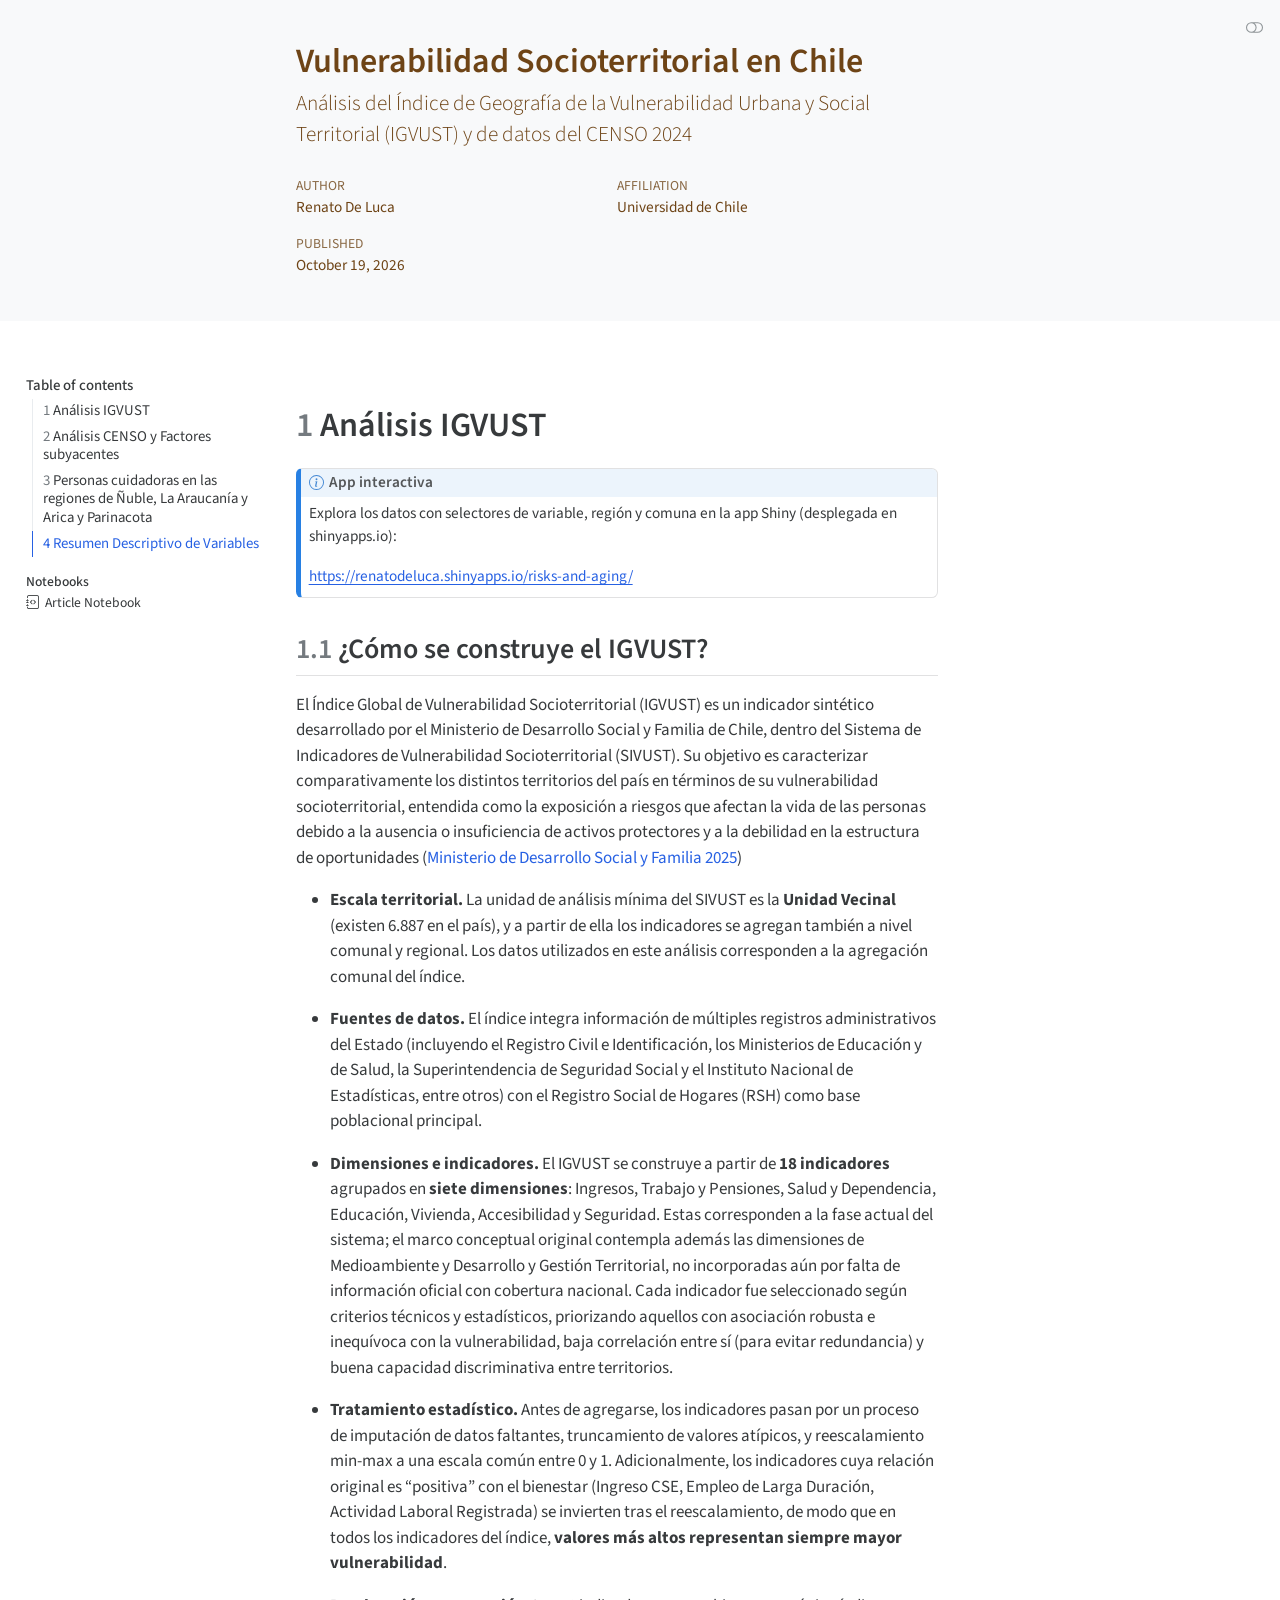
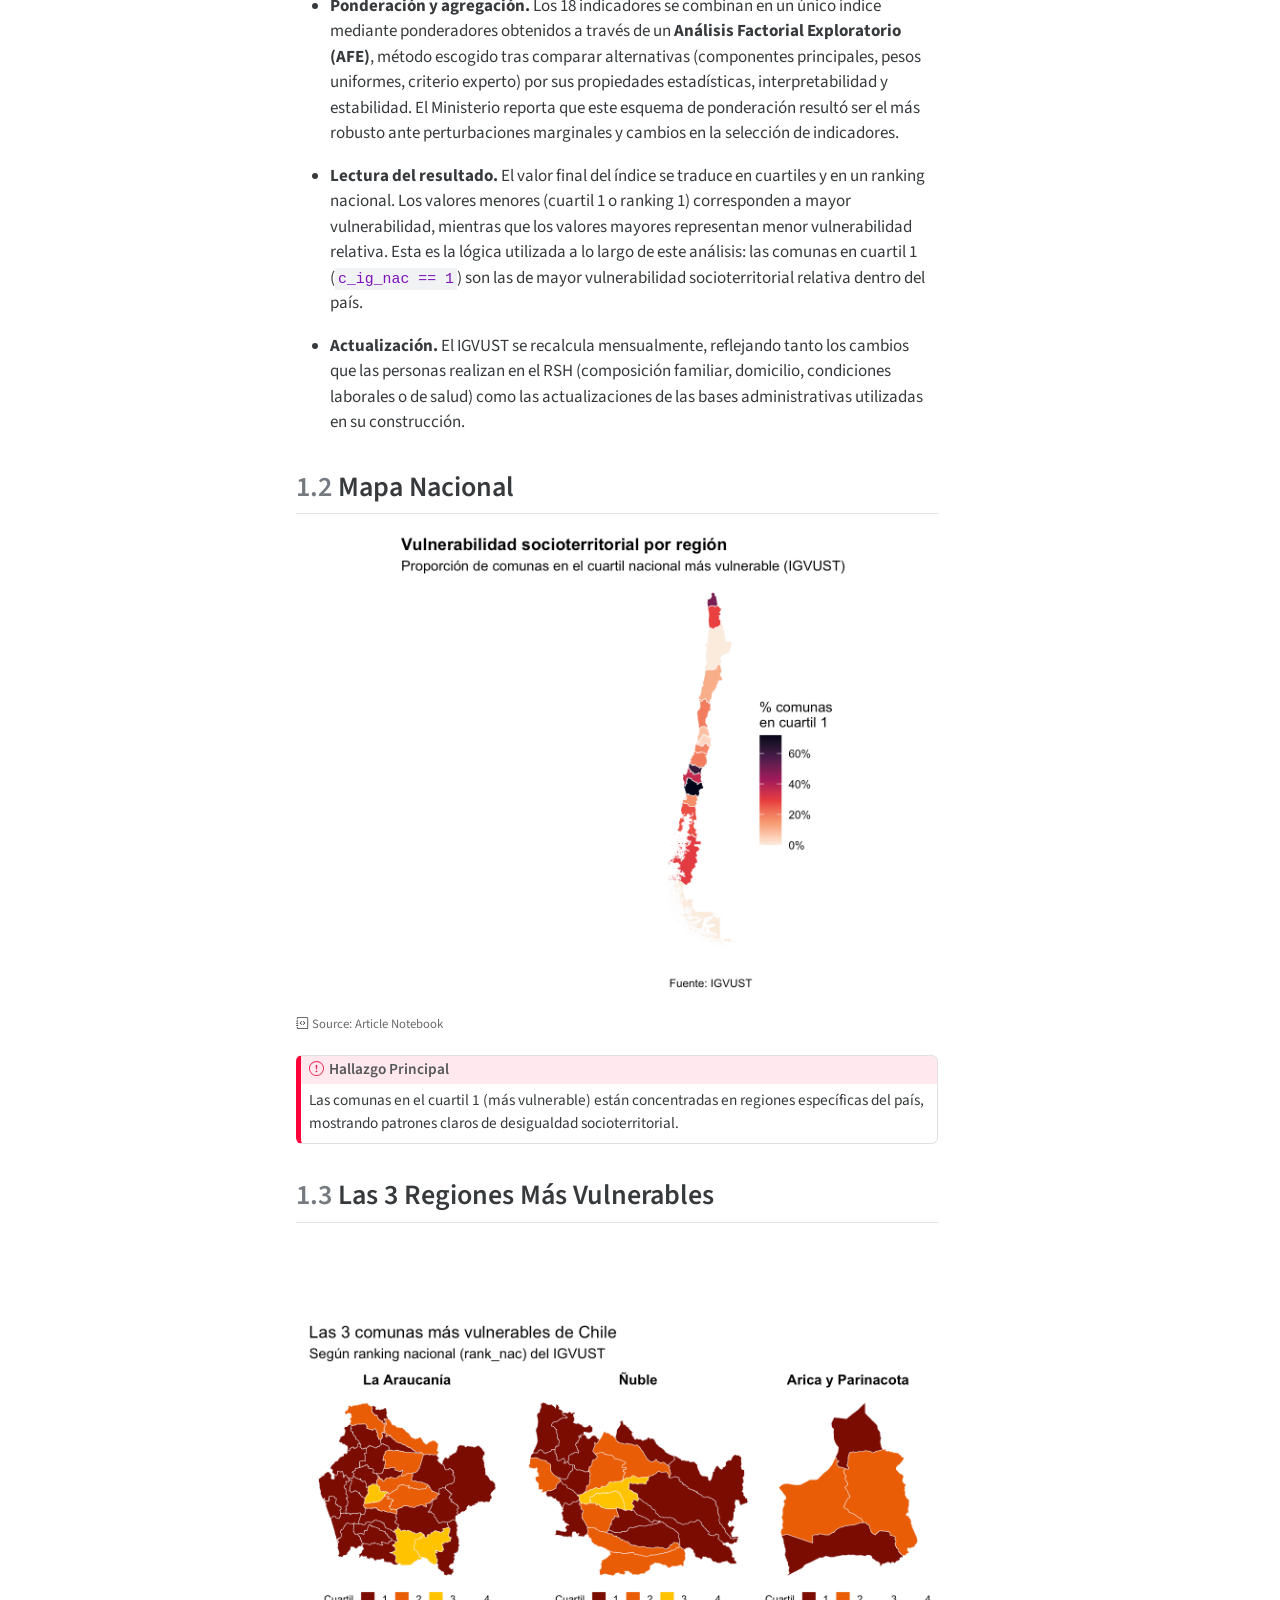
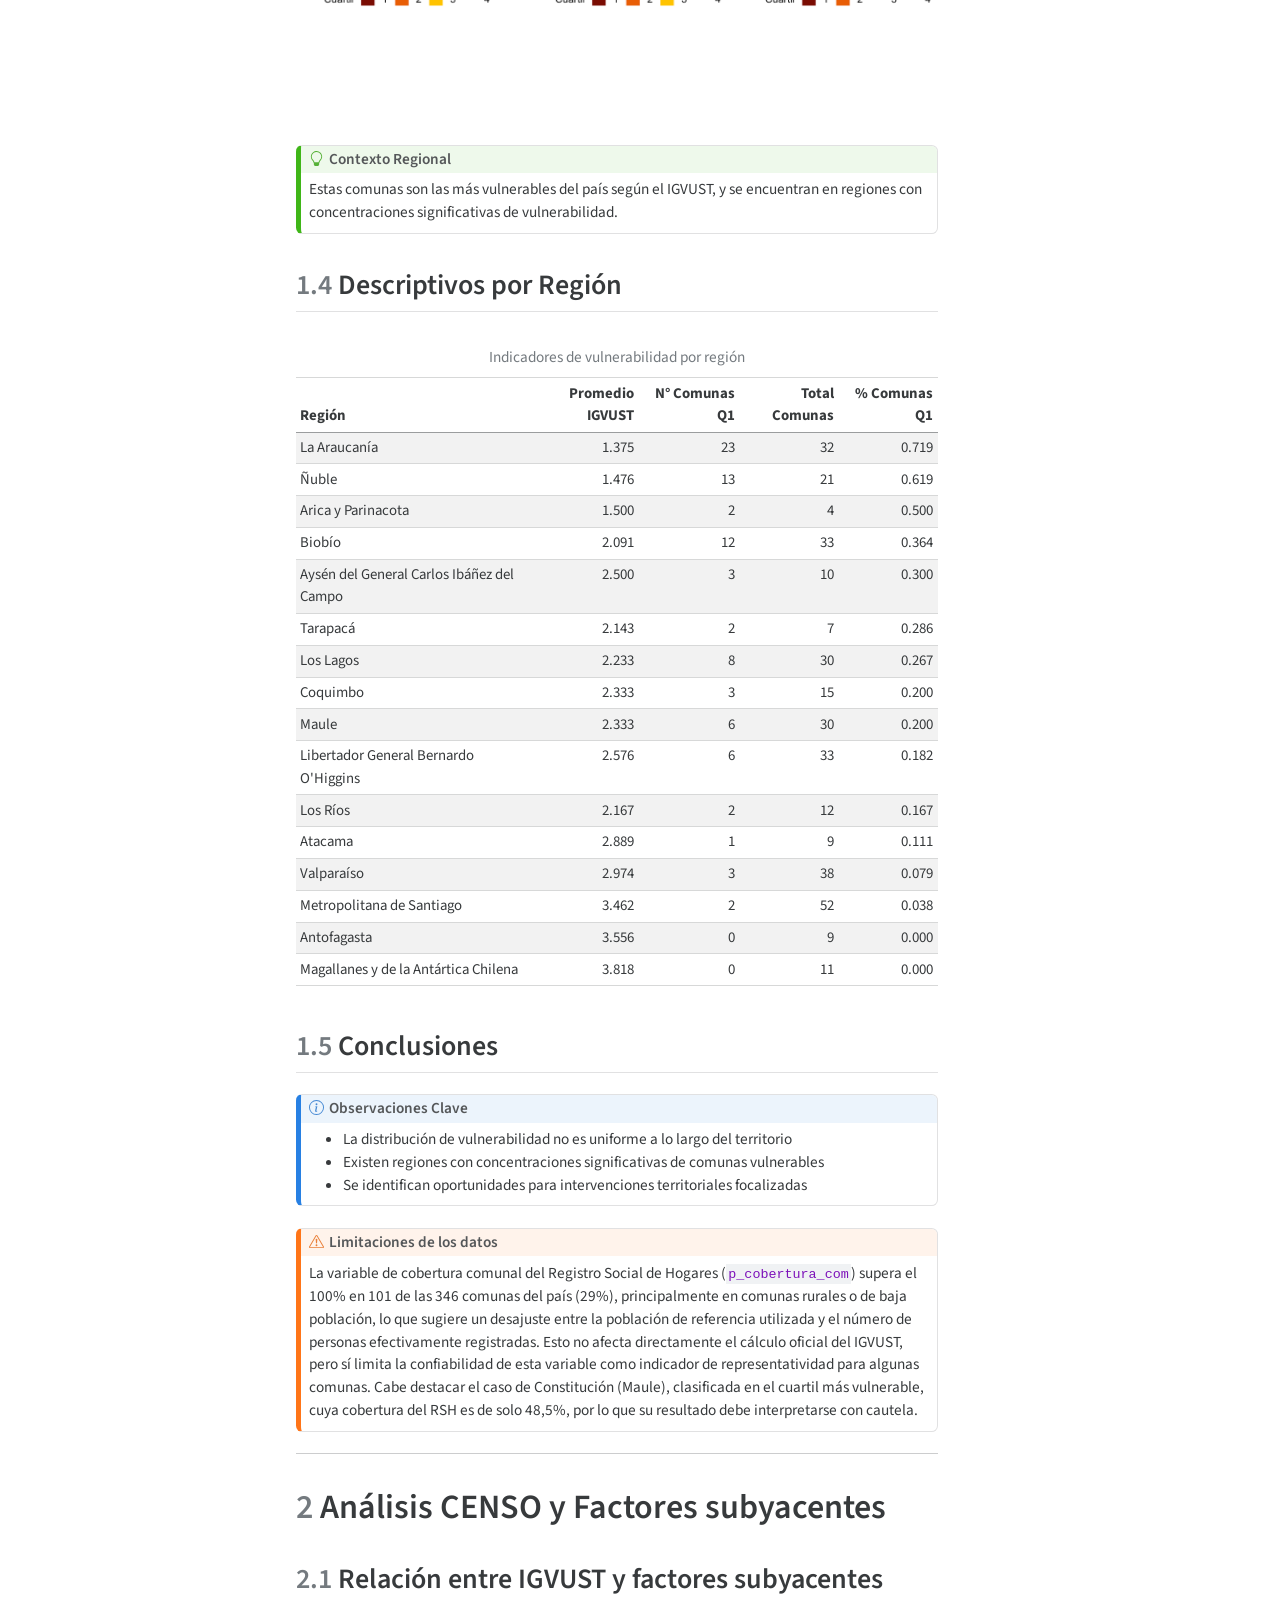
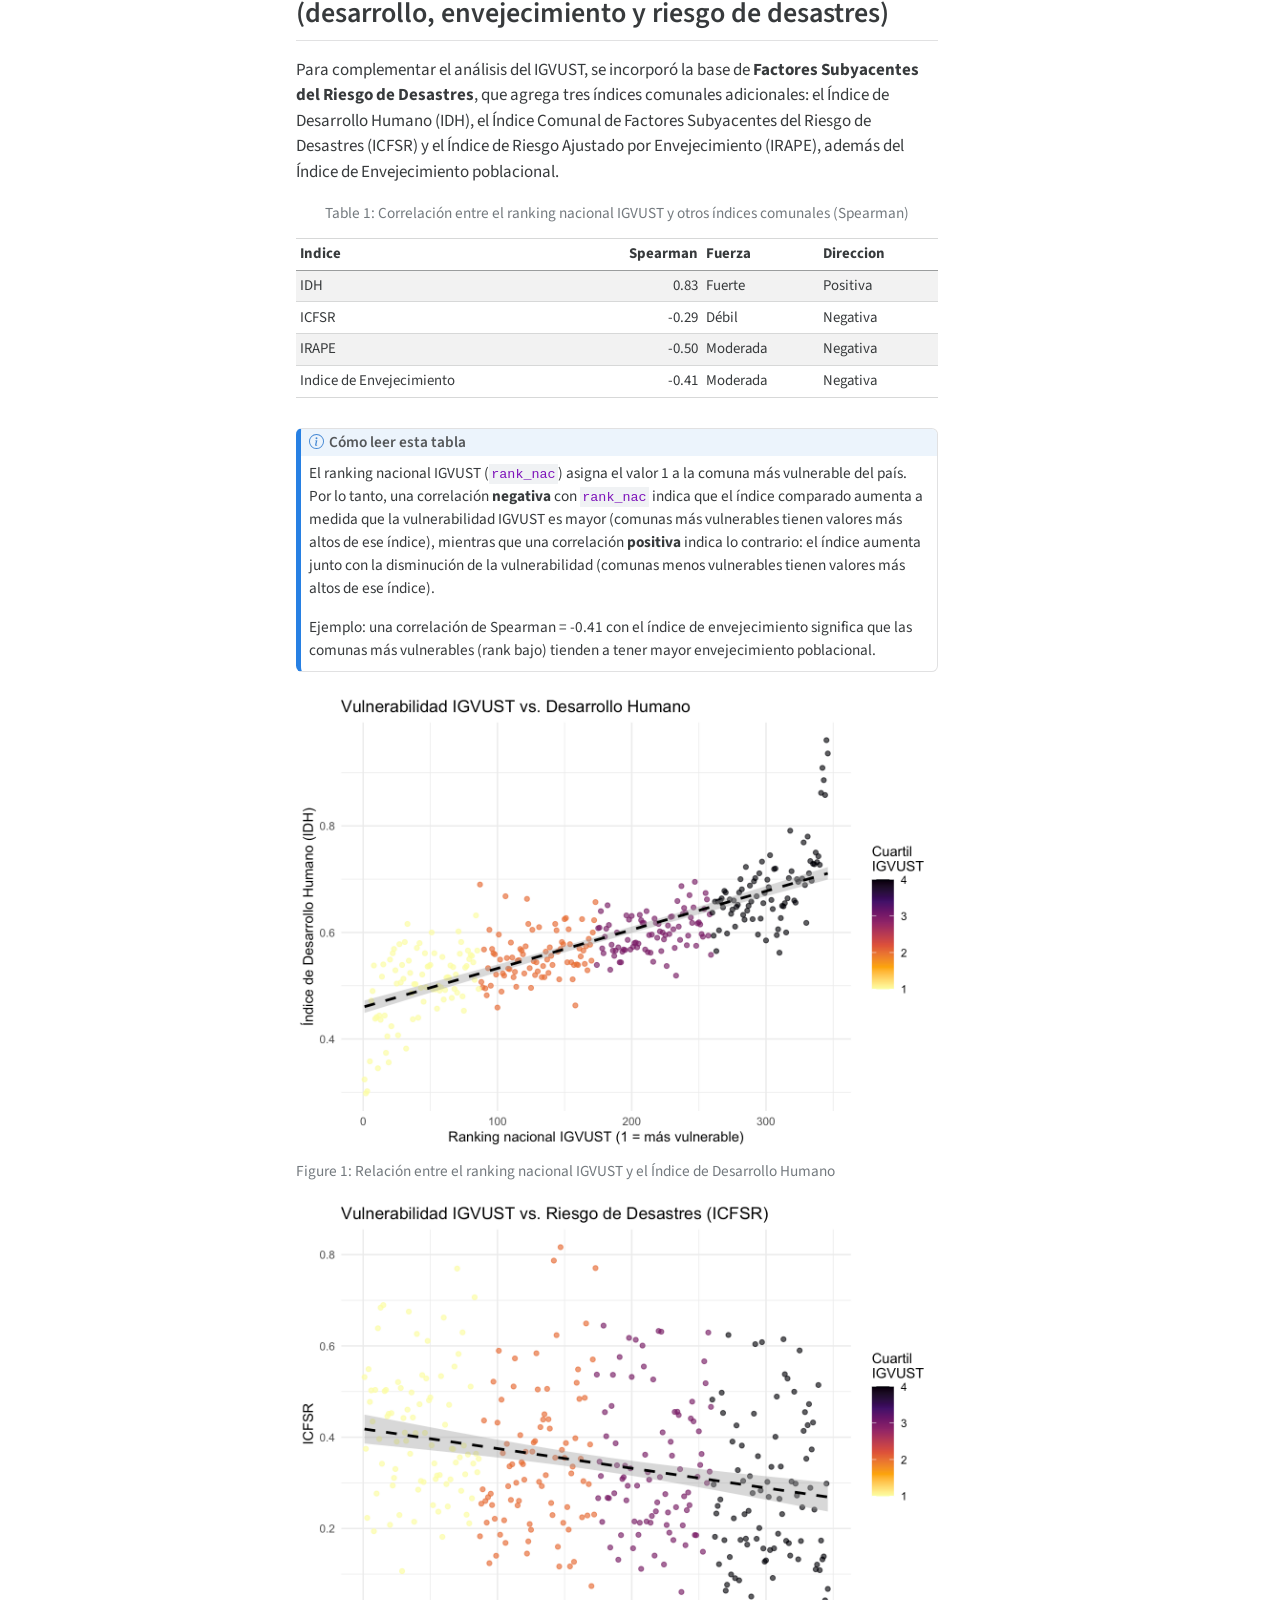
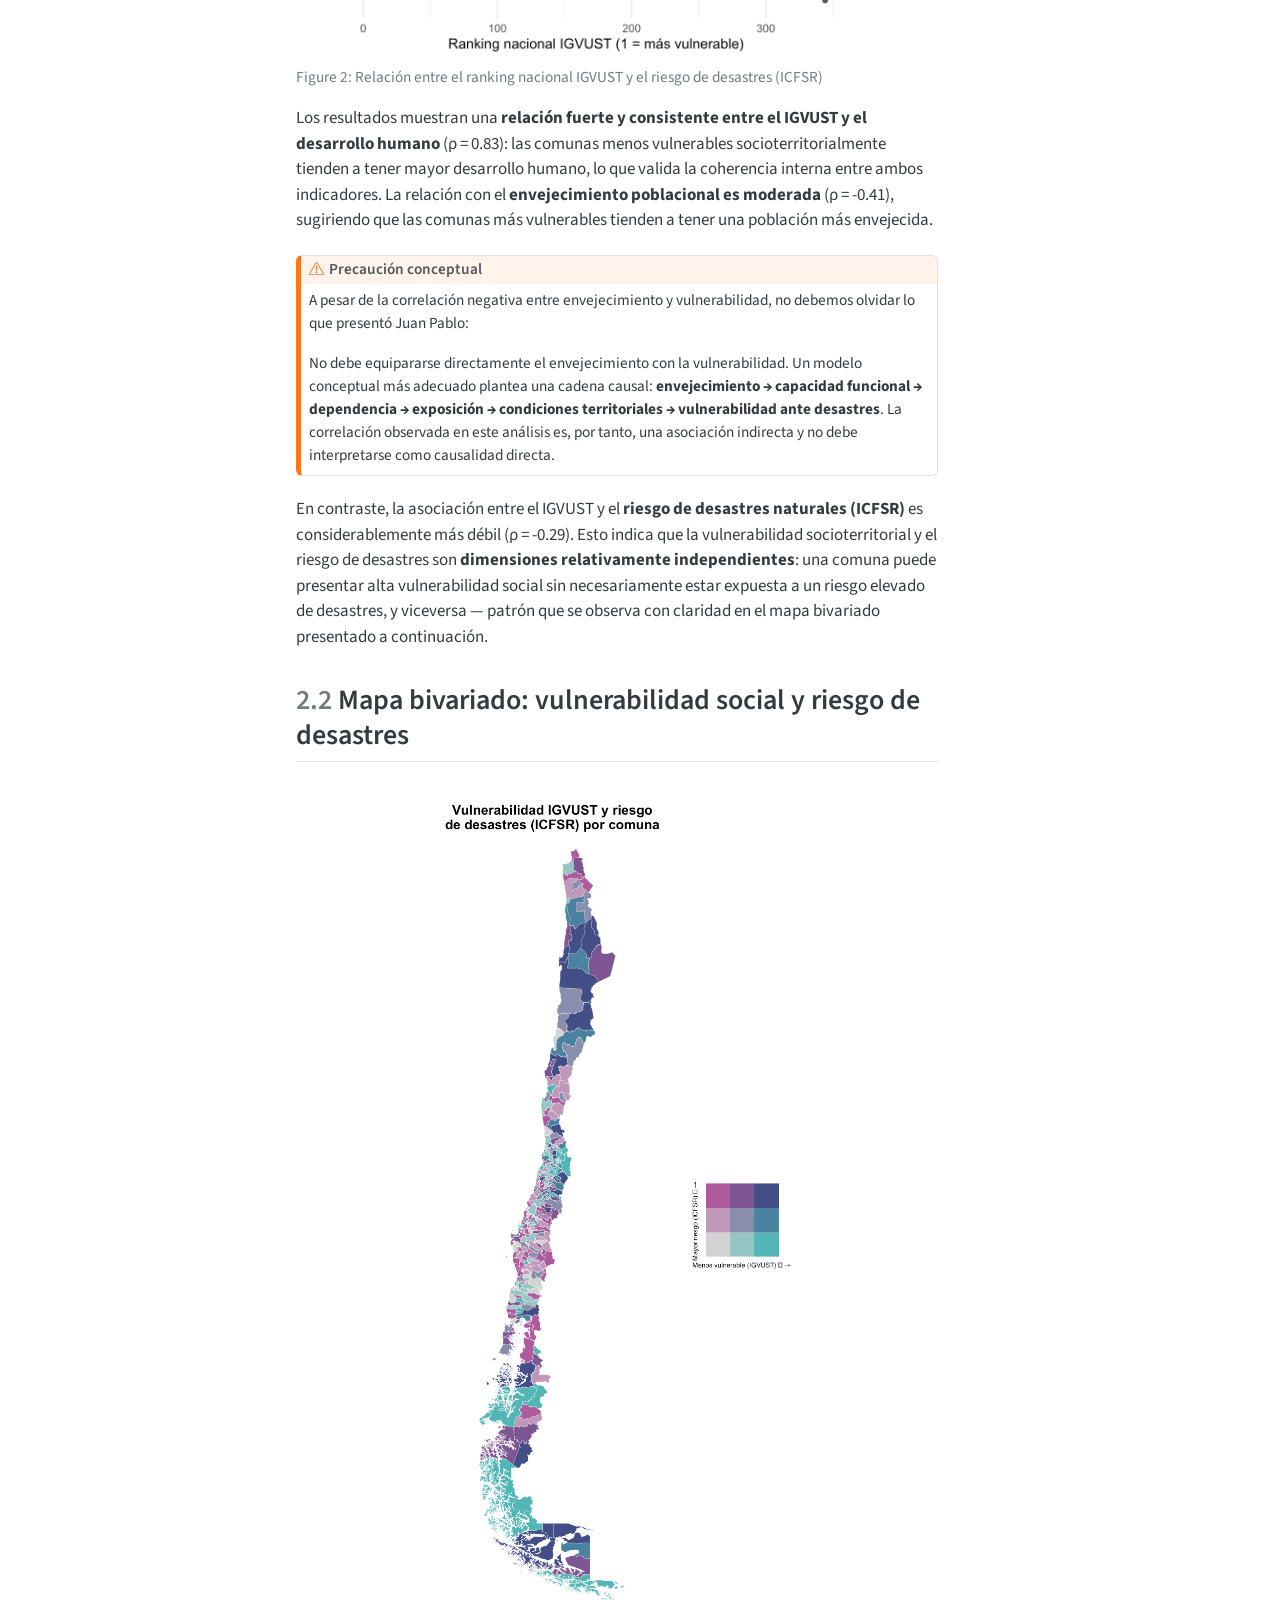
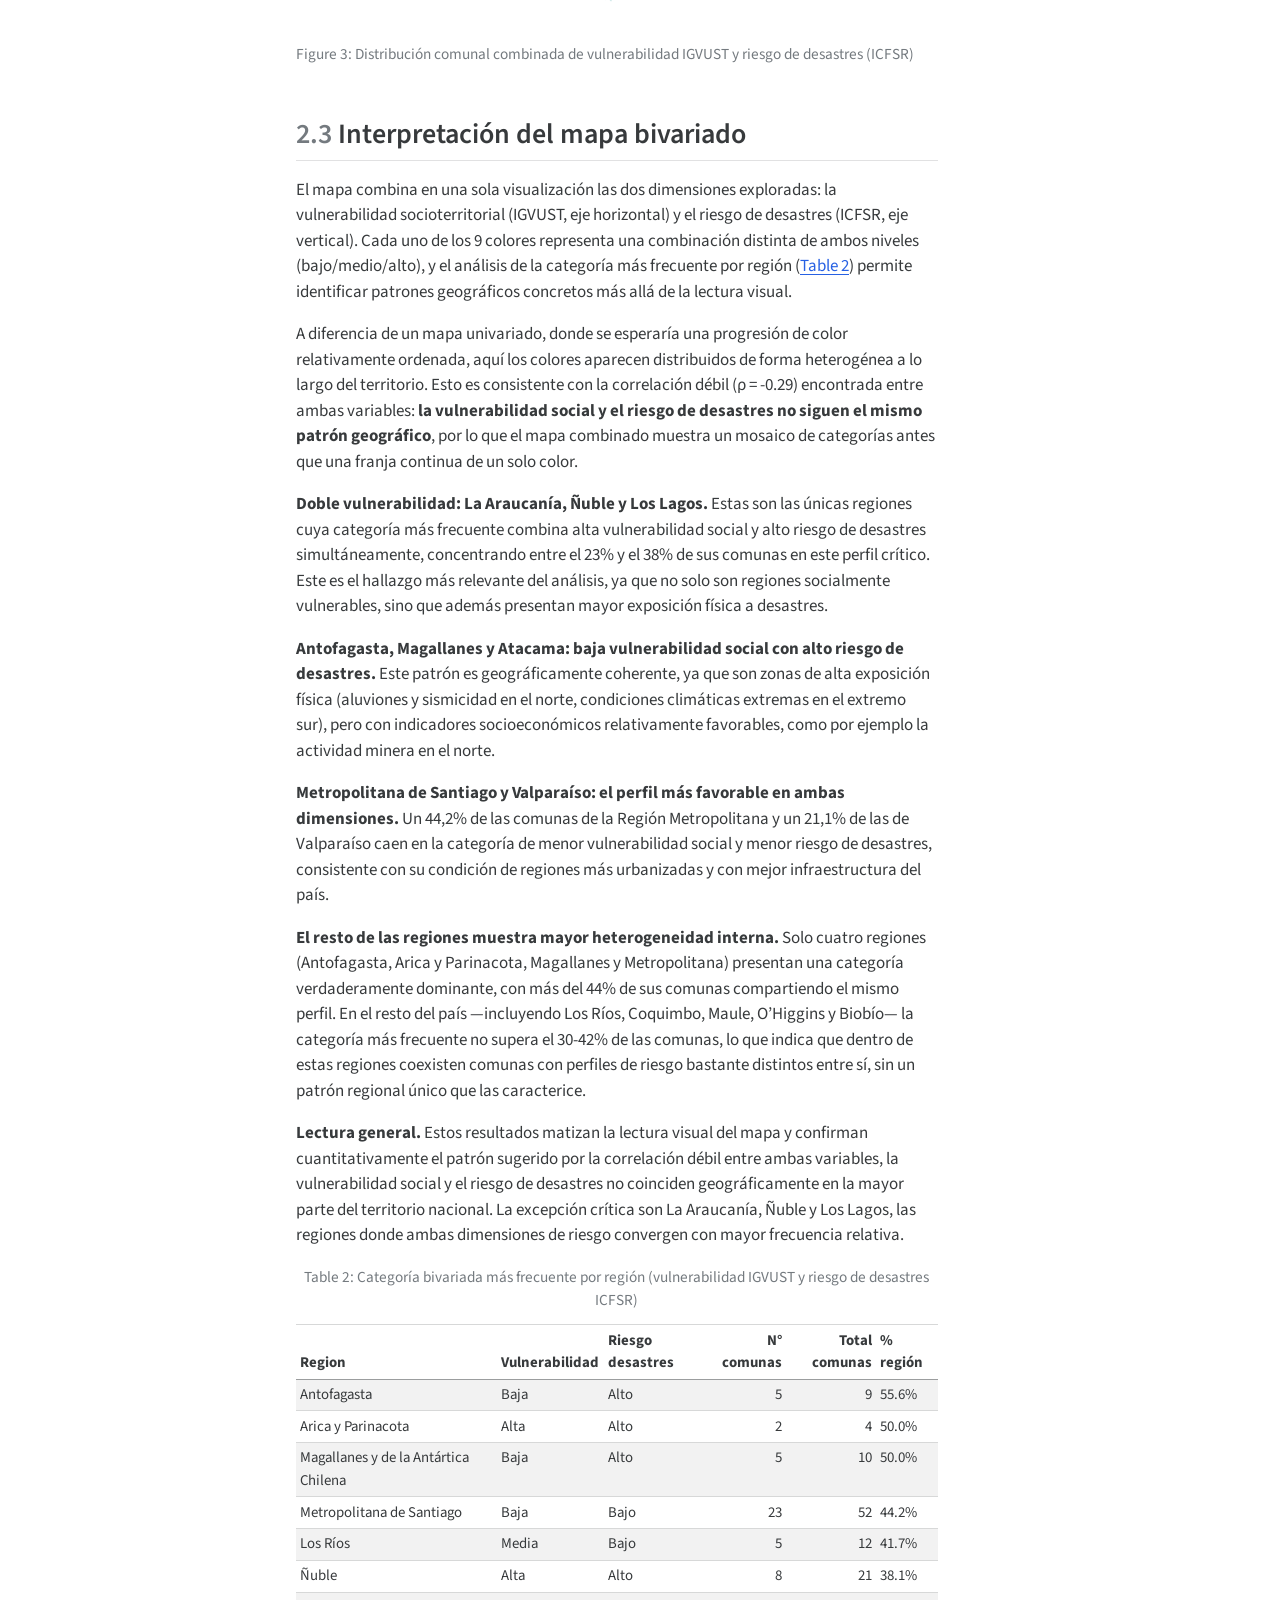
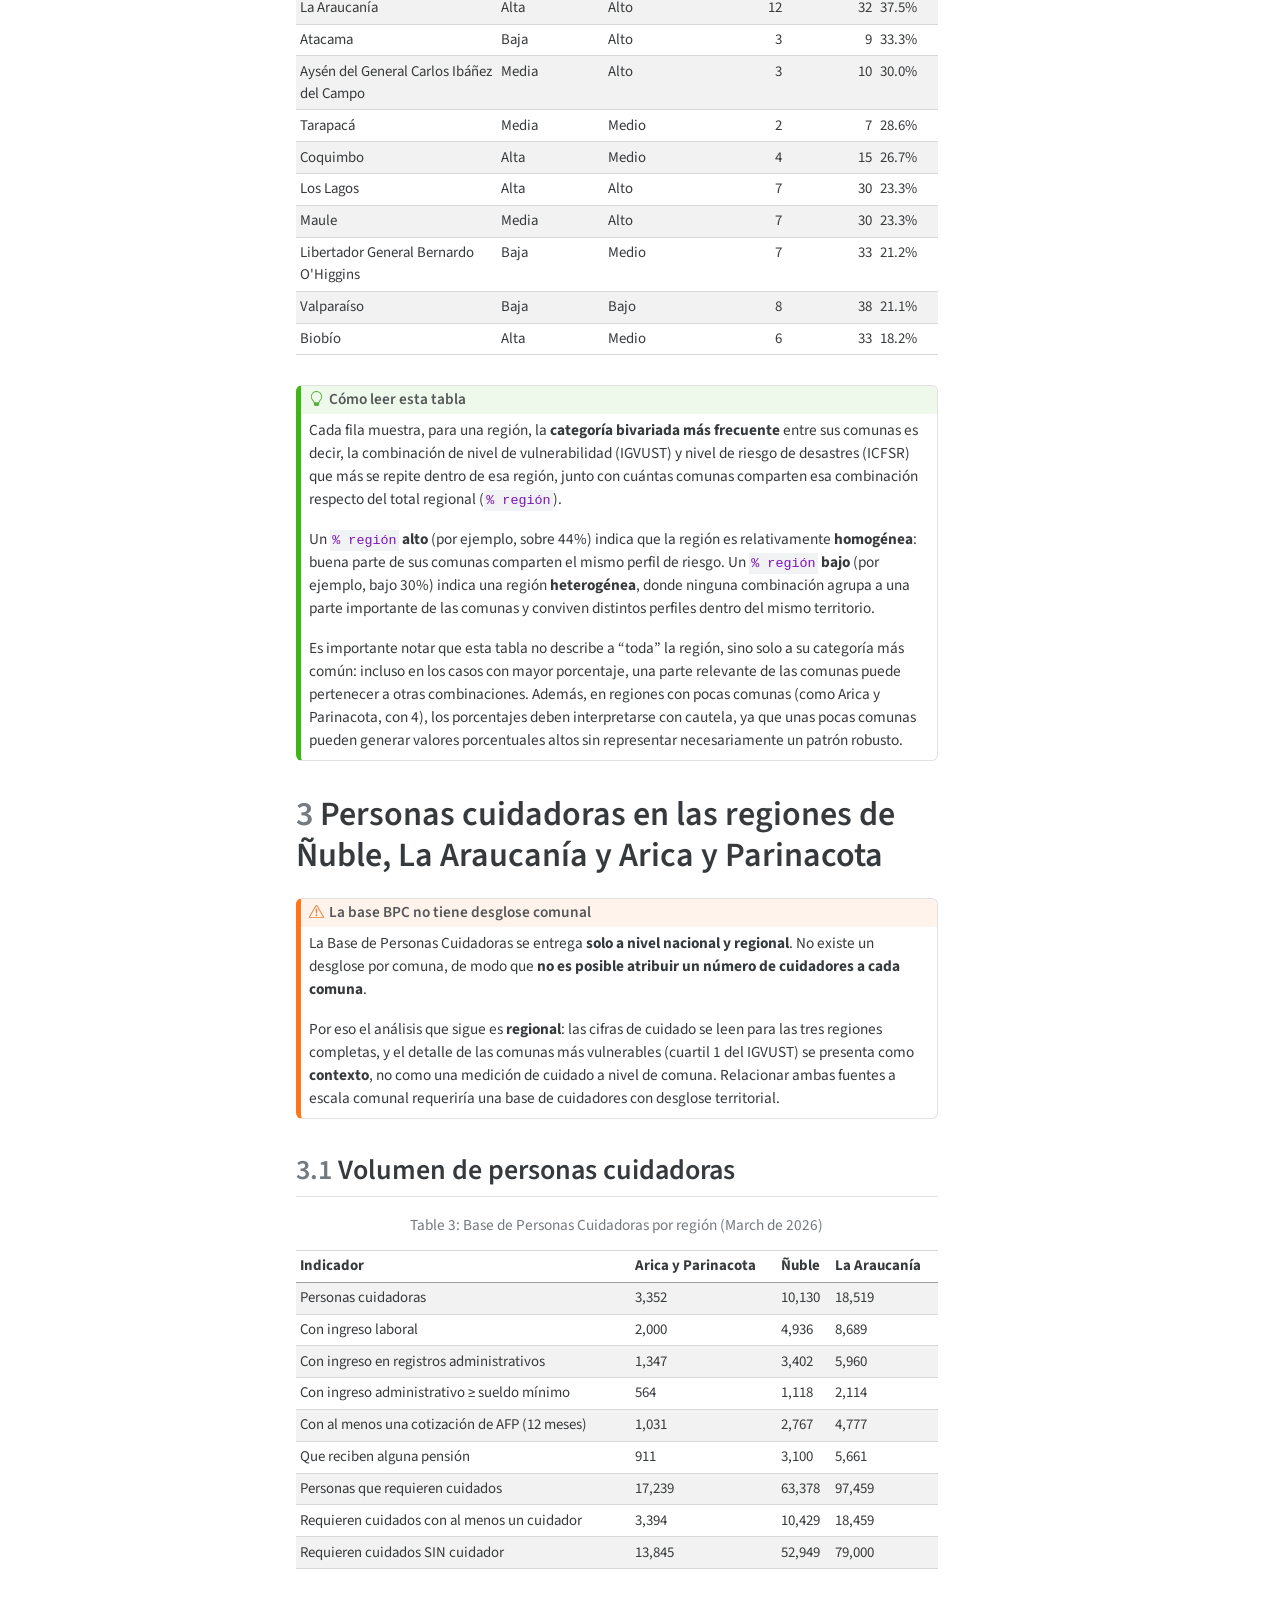
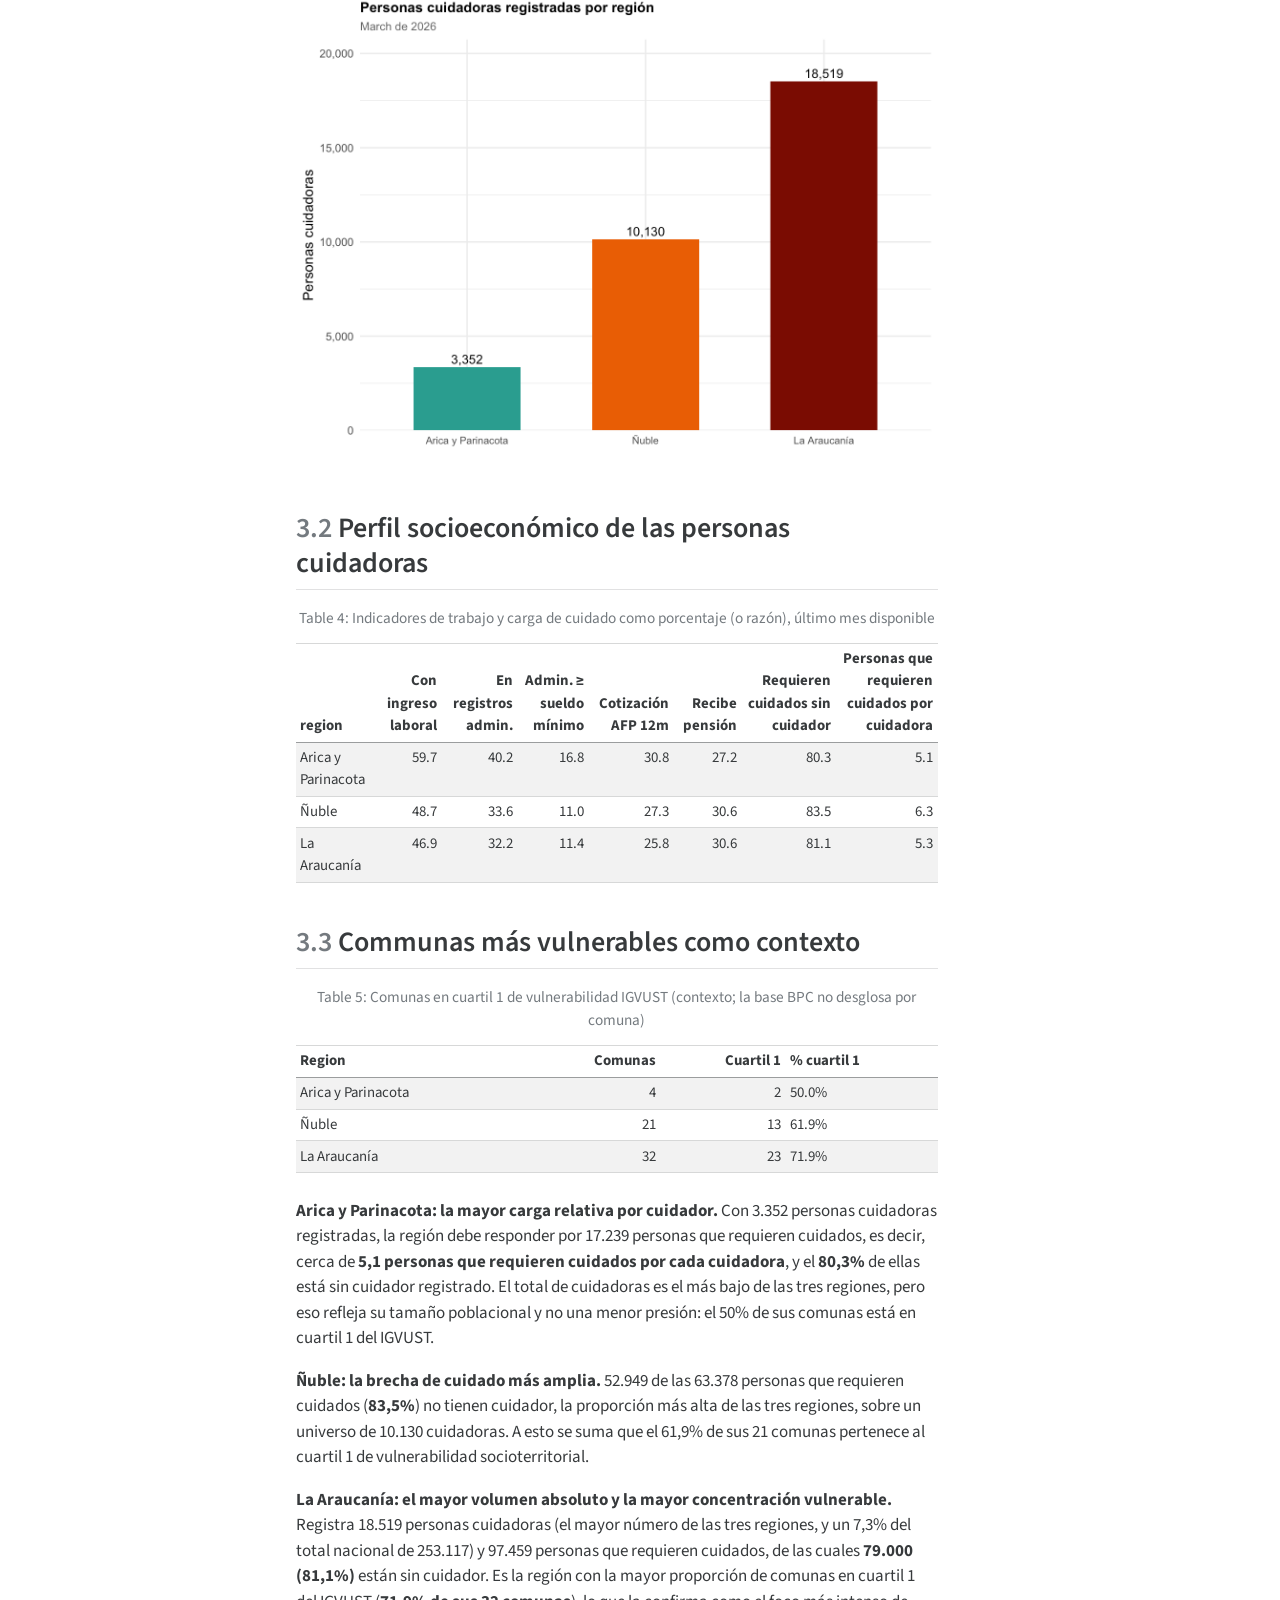
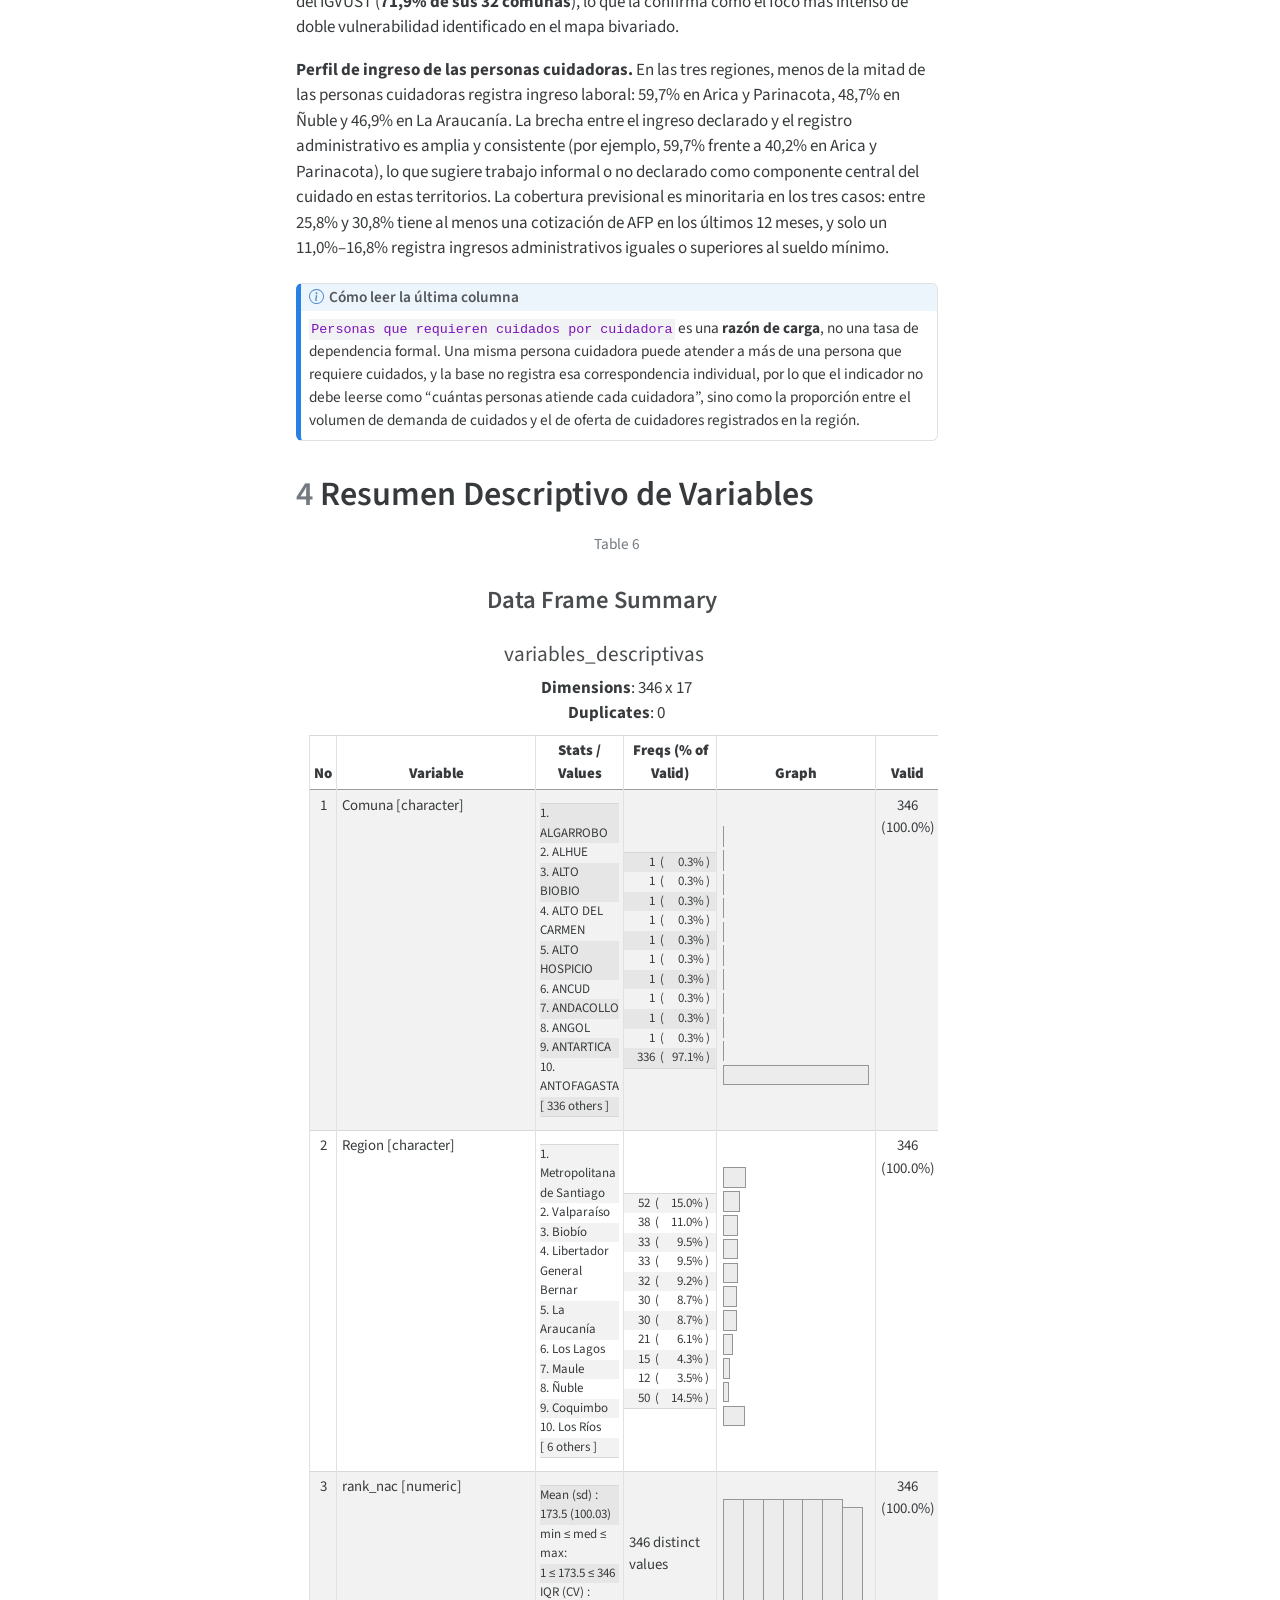
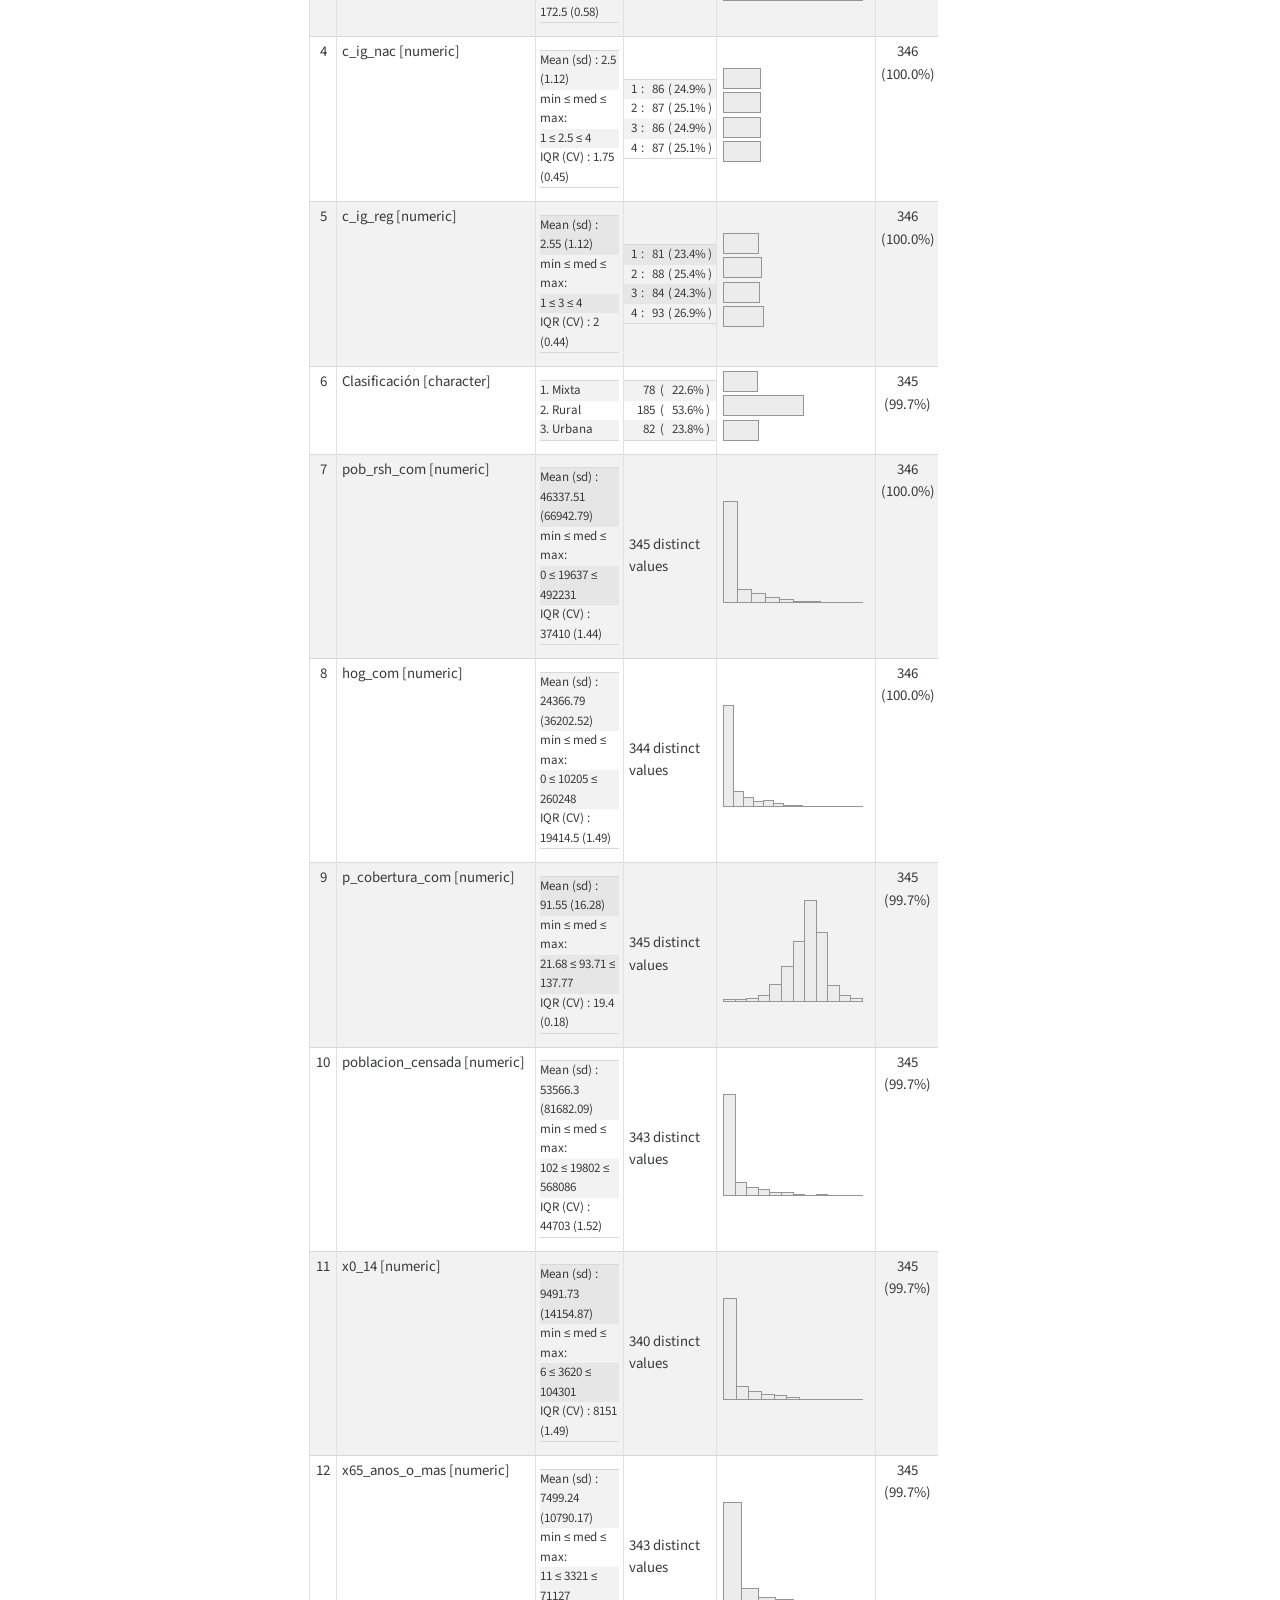
==== commit 3c9f9330: "add app interactiva shinyapps + render docs" ====
--- a/docs/index.html
+++ b/docs/index.html
@@ -6,7 +6,7 @@
 
 <meta name="viewport" content="width=device-width, initial-scale=1.0, user-scalable=yes">
 
-<meta name="dcterms.date" content="2026-09-29">
+<meta name="dcterms.date" content="2026-10-19">
 
 <title>Vulnerabilidad Socioterritorial en Chile</title>
 <style>
@@ -91,10 +91,10 @@
 
 <meta name="citation_title" content="Vulnerabilidad Socioterritorial en Chile">
 <meta name="citation_author" content="Renato De Luca">
-<meta name="citation_publication_date" content="2026-09-29">
-<meta name="citation_cover_date" content="2026-09-29">
+<meta name="citation_publication_date" content="2026-10-19">
+<meta name="citation_cover_date" content="2026-10-19">
 <meta name="citation_year" content="2026">
-<meta name="citation_online_date" content="2026-09-29">
+<meta name="citation_online_date" content="2026-10-19">
 <meta name="citation_language" content="en">
 <meta name="citation_reference" content="citation_title=From mandates to mechanisms: Institutional vulnerability, decentralized governance, and the challenges of local disaster risk reduction implementation;,citation_author=I. Alcántara-Ayala;,citation_author=et al.;,citation_publication_date=2025;,citation_cover_date=2025;,citation_year=2025;,citation_journal_title=International Journal of Disaster Risk Science;">
 <meta name="citation_reference" content="citation_title=Los adultos mayores y las catástrofes: Preparación y respuesta;,citation_author=American Association for Geriatric Psychiatry [AAGP];,citation_publication_date=2024;,citation_cover_date=2024;,citation_year=2024;">
@@ -333,7 +333,7 @@
                 <div>
             <div class="quarto-title-meta-heading">Published</div>
             <div class="quarto-title-meta-contents">
-              <p class="date">September 29, 2026</p>
+              <p class="date">October 19, 2026</p>
             </div>
           </div>
           
@@ -390,6 +390,20 @@
 
 <section id="análisis-igvust" class="level1" data-number="1">
 <h1 data-number="1"><span class="header-section-number">1</span> Análisis IGVUST</h1>
+<div class="callout callout-style-default callout-note callout-titled">
+<div class="callout-header d-flex align-content-center">
+<div class="callout-icon-container">
+<i class="callout-icon"></i>
+</div>
+<div class="callout-title-container flex-fill">
+<span class="screen-reader-only">Note</span>App interactiva
+</div>
+</div>
+<div class="callout-body-container callout-body">
+<p>Explora los datos con selectores de variable, región y comuna en la app Shiny (desplegada en shinyapps.io):</p>
+<p><a href="https://renatodeluca.shinyapps.io/risks-and-aging/" class="uri">https://renatodeluca.shinyapps.io/risks-and-aging/</a></p>
+</div>
+</div>
 <section id="cómo-se-construye-el-igvust" class="level2" data-number="1.1">
 <h2 data-number="1.1" class="anchored" data-anchor-id="cómo-se-construye-el-igvust"><span class="header-section-number">1.1</span> ¿Cómo se construye el IGVUST?</h2>
 <p>El Índice Global de Vulnerabilidad Socioterritorial (IGVUST) es un indicador sintético desarrollado por el Ministerio de Desarrollo Social y Familia de Chile, dentro del Sistema de Indicadores de Vulnerabilidad Socioterritorial (SIVUST). Su objetivo es caracterizar comparativamente los distintos territorios del país en términos de su vulnerabilidad socioterritorial, entendida como la exposición a riesgos que afectan la vida de las personas debido a la ausencia o insuficiencia de activos protectores y a la debilidad en la estructura de oportunidades <span class="citation" data-cites="minsoc_sivust_2025">(<a href="#ref-minsoc_sivust_2025" role="doc-biblioref">Ministerio de Desarrollo Social y Familia 2025</a>)</span></p>
@@ -1314,7 +1328,7 @@
 </tr>
 </tbody>
 </table></td>
-<td style="text-align: left; vertical-align: middle; padding: 0; background-color: transparent;"><a href="data:image/png;base64,%20iVBORw0KGgoAAAANSUhEUgAAAJ4AAAELCAQAAACCUPe0AAAD+mlDQ1BpY2MAADiNjVVdaBxVFD6bubMrJM6D1Kamkg7+NZS0bFLRhNro/mWzbdwsk2y0QZDJ7N2daSYz4/ykaSk+FEEQwajgk+D/W8EnIWqr7YstorRQogSDKPjQ+keh0hcJ67kzs7uTuGu9y9z55pzvfufec+7eC5C4LFuW3iUCLBquLeXT4rPH5sTEOnTBfdANfdAtK46VKpUmARvjwr/a7e8gxt7X9rf3/2frrlBHAYjdhdisOMoi4mUA/hXFsl2ABEH7yAnXYvgJxDtsnCDiEsO1AFcYng/wss+ZkTKIX0UsKKqM/sTbiAfnI/[base64]/IRVqc+xFepnpdC/V8ttxTGJT2GXpwMdMgwdfz1+nZXnZkI4pI5FwsajCUvVrXxQsh/V7UnpBBftnR/j+LcyE3bk8oBn7+fGuVQkx+T7Vw+xBWYjclAwYR57BUwYBNEkCAPaXxbYKOnChroaKHopWih+NXg7N/CKfn+ALdUav7I6+jRMEKm/yPw0KrC72hVI7wMfnloq3XQCWZwI9QxSS9JkoP4HCKT5DAZIaMgkifJU2SMZNE6Sg41x5Yic2TzudHUeQEjUp83i7yL6HdBxv5nZJjgtM/FSp83ENjP2M9rypXXbl46fW5Xi7tGVp+71nPpdCRnGmotdMja1J1yz//CX+fXsF/nN1oM/gd+A3/r21a3Nes0zFYKfbpvW8RH8z1OZD6lLVVsYbOjolk1VvoCH8sAfbl4uwhnBlv85PfJP5JryfeSHyZ/497kPuHOc59yn3HfgMhd4C5yX3JfcR9zn0dq1HnvNGvur6OxCuZpl1Hcn0Ja2C08KGSFPcLDwmRLT+gVhoQJYS96djerE40XXbsGx7BvZKt9rIAXqXPsbqyz1uE/VEaWBid8puPvMwNObuOEI0k/GSKFbbt6hO31pnZ+Sz3ar4HGc/FsPAVifF98ND4UP8Jwgxnfi75R7PHUcumyyw7ijGmdtLWa6orDyeTjYgqvMioWDOXAoCjruui7HNGmDrWXaOUAsHsyOMJvSf79F9t5pWVznwY4/Cc791q2OQ/grAPQ+2jLNoBn473vAKw+pnj2UngnxGLfAjjVg8PBV08az6sf6/VbeG4l3gDYfL1e//v9en3zA9TfALig/wP/JXgLtNfFGQAAACBjSFJNAAB6JgAAgIQAAPoAAACA6AAAdTAAAOpgAAA6mAAAF3CculE8AAAAAmJLR0QA/4ePzL8AAAAHdElNRQfqCR0NEy34gPHDAAACjUlEQVR42u3ZQUoDURRFQVuyR1fmIrLKOP3tRF/OhzZY5SgIoTm8GPAejzee9X71A7wy8QLxisfy8+kP4I/[base64]/JPHWaL5/nYBuIF4gVfMr42/ZSq/rgAAAA9dEVYdGljYzpjb3B5cmlnaHQAQ29weXJpZ2h0IDIwMDcgQXBwbGUgSW5jLiwgYWxsIHJpZ2h0cyByZXNlcnZlZC6eZtwpAAAAI3RFWHRpY2M6ZGVzY3JpcHRpb24AR2VuZXJpYyBSR0IgUHJvZmlsZRqnOI4AAAAASUVORK5CYII=" class="lightbox" data-gallery="quarto-lightbox-gallery-7" title="Table&nbsp;6: "><img src="data:image/png;base64,%20iVBORw0KGgoAAAANSUhEUgAAAJ4AAAELCAQAAACCUPe0AAAD+mlDQ1BpY2MAADiNjVVdaBxVFD6bubMrJM6D1Kamkg7+NZS0bFLRhNro/mWzbdwsk2y0QZDJ7N2daSYz4/ykaSk+FEEQwajgk+D/W8EnIWqr7YstorRQogSDKPjQ+keh0hcJ67kzs7uTuGu9y9z55pzvfufec+7eC5C4LFuW3iUCLBquLeXT4rPH5sTEOnTBfdANfdAtK46VKpUmARvjwr/a7e8gxt7X9rf3/2frrlBHAYjdhdisOMoi4mUA/hXFsl2ABEH7yAnXYvgJxDtsnCDiEsO1AFcYng/wss+ZkTKIX0UsKKqM/sTbiAfnI/[base64]/IRVqc+xFepnpdC/V8ttxTGJT2GXpwMdMgwdfz1+nZXnZkI4pI5FwsajCUvVrXxQsh/V7UnpBBftnR/j+LcyE3bk8oBn7+fGuVQkx+T7Vw+xBWYjclAwYR57BUwYBNEkCAPaXxbYKOnChroaKHopWih+NXg7N/CKfn+ALdUav7I6+jRMEKm/yPw0KrC72hVI7wMfnloq3XQCWZwI9QxSS9JkoP4HCKT5DAZIaMgkifJU2SMZNE6Sg41x5Yic2TzudHUeQEjUp83i7yL6HdBxv5nZJjgtM/FSp83ENjP2M9rypXXbl46fW5Xi7tGVp+71nPpdCRnGmotdMja1J1yz//CX+fXsF/nN1oM/gd+A3/r21a3Nes0zFYKfbpvW8RH8z1OZD6lLVVsYbOjolk1VvoCH8sAfbl4uwhnBlv85PfJP5JryfeSHyZ/497kPuHOc59yn3HfgMhd4C5yX3JfcR9zn0dq1HnvNGvur6OxCuZpl1Hcn0Ja2C08KGSFPcLDwmRLT+gVhoQJYS96djerE40XXbsGx7BvZKt9rIAXqXPsbqyz1uE/VEaWBid8puPvMwNObuOEI0k/GSKFbbt6hO31pnZ+Sz3ar4HGc/FsPAVifF98ND4UP8Jwgxnfi75R7PHUcumyyw7ijGmdtLWa6orDyeTjYgqvMioWDOXAoCjruui7HNGmDrWXaOUAsHsyOMJvSf79F9t5pWVznwY4/Cc791q2OQ/grAPQ+2jLNoBn473vAKw+pnj2UngnxGLfAjjVg8PBV08az6sf6/VbeG4l3gDYfL1e//v9en3zA9TfALig/wP/JXgLtNfFGQAAACBjSFJNAAB6JgAAgIQAAPoAAACA6AAAdTAAAOpgAAA6mAAAF3CculE8AAAAAmJLR0QA/4ePzL8AAAAHdElNRQfqCR0NEy34gPHDAAACjUlEQVR42u3ZQUoDURRFQVuyR1fmIrLKOP3tRF/OhzZY5SgIoTm8GPAejzee9X71A7wy8QLxisfy8+kP4I/[base64]/JPHWaL5/nYBuIF4gVfMr42/ZSq/rgAAAA9dEVYdGljYzpjb3B5cmlnaHQAQ29weXJpZ2h0IDIwMDcgQXBwbGUgSW5jLiwgYWxsIHJpZ2h0cyByZXNlcnZlZC6eZtwpAAAAI3RFWHRpY2M6ZGVzY3JpcHRpb24AR2VuZXJpYyBSR0IgUHJvZmlsZRqnOI4AAAAASUVORK5CYII=" class="img-fluid figure-img" style="border:none;background-color:transparent;padding:0;max-width:max-content;"></a></td>
+<td style="text-align: left; vertical-align: middle; padding: 0; background-color: transparent;"><a href="data:image/png;base64,%20iVBORw0KGgoAAAANSUhEUgAAAJ4AAAELCAQAAACCUPe0AAAD+mlDQ1BpY2MAADiNjVVdaBxVFD6bubMrJM6D1Kamkg7+NZS0bFLRhNro/mWzbdwsk2y0QZDJ7N2daSYz4/ykaSk+FEEQwajgk+D/W8EnIWqr7YstorRQogSDKPjQ+keh0hcJ67kzs7uTuGu9y9z55pzvfufec+7eC5C4LFuW3iUCLBquLeXT4rPH5sTEOnTBfdANfdAtK46VKpUmARvjwr/a7e8gxt7X9rf3/2frrlBHAYjdhdisOMoi4mUA/hXFsl2ABEH7yAnXYvgJxDtsnCDiEsO1AFcYng/wss+ZkTKIX0UsKKqM/sTbiAfnI/[base64]/IRVqc+xFepnpdC/V8ttxTGJT2GXpwMdMgwdfz1+nZXnZkI4pI5FwsajCUvVrXxQsh/V7UnpBBftnR/j+LcyE3bk8oBn7+fGuVQkx+T7Vw+xBWYjclAwYR57BUwYBNEkCAPaXxbYKOnChroaKHopWih+NXg7N/CKfn+ALdUav7I6+jRMEKm/yPw0KrC72hVI7wMfnloq3XQCWZwI9QxSS9JkoP4HCKT5DAZIaMgkifJU2SMZNE6Sg41x5Yic2TzudHUeQEjUp83i7yL6HdBxv5nZJjgtM/FSp83ENjP2M9rypXXbl46fW5Xi7tGVp+71nPpdCRnGmotdMja1J1yz//CX+fXsF/nN1oM/gd+A3/r21a3Nes0zFYKfbpvW8RH8z1OZD6lLVVsYbOjolk1VvoCH8sAfbl4uwhnBlv85PfJP5JryfeSHyZ/497kPuHOc59yn3HfgMhd4C5yX3JfcR9zn0dq1HnvNGvur6OxCuZpl1Hcn0Ja2C08KGSFPcLDwmRLT+gVhoQJYS96djerE40XXbsGx7BvZKt9rIAXqXPsbqyz1uE/VEaWBid8puPvMwNObuOEI0k/GSKFbbt6hO31pnZ+Sz3ar4HGc/FsPAVifF98ND4UP8Jwgxnfi75R7PHUcumyyw7ijGmdtLWa6orDyeTjYgqvMioWDOXAoCjruui7HNGmDrWXaOUAsHsyOMJvSf79F9t5pWVznwY4/Cc791q2OQ/grAPQ+2jLNoBn473vAKw+pnj2UngnxGLfAjjVg8PBV08az6sf6/VbeG4l3gDYfL1e//v9en3zA9TfALig/wP/JXgLtNfFGQAAACBjSFJNAAB6JgAAgIQAAPoAAACA6AAAdTAAAOpgAAA6mAAAF3CculE8AAAAAmJLR0QA/4ePzL8AAAAHdElNRQfqChMVAQvnM/vGAAACjUlEQVR42u3ZQUoDURRFQVuyR1fmIrLKOP3tRF/OhzZY5SgIoTm8GPAejzee9X71A7wy8QLxisfy8+kP4I/[base64]/JPHWaL5/nYBuIF4gVfMr42/ZSq/rgAAAA9dEVYdGljYzpjb3B5cmlnaHQAQ29weXJpZ2h0IDIwMDcgQXBwbGUgSW5jLiwgYWxsIHJpZ2h0cyByZXNlcnZlZC6eZtwpAAAAI3RFWHRpY2M6ZGVzY3JpcHRpb24AR2VuZXJpYyBSR0IgUHJvZmlsZRqnOI4AAAAASUVORK5CYII=" class="lightbox" data-gallery="quarto-lightbox-gallery-7" title="Table&nbsp;6: "><img src="data:image/png;base64,%20iVBORw0KGgoAAAANSUhEUgAAAJ4AAAELCAQAAACCUPe0AAAD+mlDQ1BpY2MAADiNjVVdaBxVFD6bubMrJM6D1Kamkg7+NZS0bFLRhNro/mWzbdwsk2y0QZDJ7N2daSYz4/ykaSk+FEEQwajgk+D/W8EnIWqr7YstorRQogSDKPjQ+keh0hcJ67kzs7uTuGu9y9z55pzvfufec+7eC5C4LFuW3iUCLBquLeXT4rPH5sTEOnTBfdANfdAtK46VKpUmARvjwr/a7e8gxt7X9rf3/2frrlBHAYjdhdisOMoi4mUA/hXFsl2ABEH7yAnXYvgJxDtsnCDiEsO1AFcYng/wss+ZkTKIX0UsKKqM/sTbiAfnI/[base64]/IRVqc+xFepnpdC/V8ttxTGJT2GXpwMdMgwdfz1+nZXnZkI4pI5FwsajCUvVrXxQsh/V7UnpBBftnR/j+LcyE3bk8oBn7+fGuVQkx+T7Vw+xBWYjclAwYR57BUwYBNEkCAPaXxbYKOnChroaKHopWih+NXg7N/CKfn+ALdUav7I6+jRMEKm/yPw0KrC72hVI7wMfnloq3XQCWZwI9QxSS9JkoP4HCKT5DAZIaMgkifJU2SMZNE6Sg41x5Yic2TzudHUeQEjUp83i7yL6HdBxv5nZJjgtM/FSp83ENjP2M9rypXXbl46fW5Xi7tGVp+71nPpdCRnGmotdMja1J1yz//CX+fXsF/nN1oM/gd+A3/r21a3Nes0zFYKfbpvW8RH8z1OZD6lLVVsYbOjolk1VvoCH8sAfbl4uwhnBlv85PfJP5JryfeSHyZ/497kPuHOc59yn3HfgMhd4C5yX3JfcR9zn0dq1HnvNGvur6OxCuZpl1Hcn0Ja2C08KGSFPcLDwmRLT+gVhoQJYS96djerE40XXbsGx7BvZKt9rIAXqXPsbqyz1uE/VEaWBid8puPvMwNObuOEI0k/GSKFbbt6hO31pnZ+Sz3ar4HGc/FsPAVifF98ND4UP8Jwgxnfi75R7PHUcumyyw7ijGmdtLWa6orDyeTjYgqvMioWDOXAoCjruui7HNGmDrWXaOUAsHsyOMJvSf79F9t5pWVznwY4/Cc791q2OQ/grAPQ+2jLNoBn473vAKw+pnj2UngnxGLfAjjVg8PBV08az6sf6/VbeG4l3gDYfL1e//v9en3zA9TfALig/wP/JXgLtNfFGQAAACBjSFJNAAB6JgAAgIQAAPoAAACA6AAAdTAAAOpgAAA6mAAAF3CculE8AAAAAmJLR0QA/4ePzL8AAAAHdElNRQfqChMVAQvnM/vGAAACjUlEQVR42u3ZQUoDURRFQVuyR1fmIrLKOP3tRF/OhzZY5SgIoTm8GPAejzee9X71A7wy8QLxisfy8+kP4I/[base64]/JPHWaL5/nYBuIF4gVfMr42/ZSq/rgAAAA9dEVYdGljYzpjb3B5cmlnaHQAQ29weXJpZ2h0IDIwMDcgQXBwbGUgSW5jLiwgYWxsIHJpZ2h0cyByZXNlcnZlZC6eZtwpAAAAI3RFWHRpY2M6ZGVzY3JpcHRpb24AR2VuZXJpYyBSR0IgUHJvZmlsZRqnOI4AAAAASUVORK5CYII=" class="img-fluid figure-img" style="border:none;background-color:transparent;padding:0;max-width:max-content;"></a></td>
 <td style="text-align: center;">346 (100.0%)</td>
 <td style="text-align: center;">0 (0.0%)</td>
 </tr>
@@ -1428,7 +1442,7 @@
 </tr>
 </tbody>
 </table></td>
-<td style="text-align: left; vertical-align: middle; padding: 0; background-color: transparent;"><a href="data:image/png;base64,%20iVBORw0KGgoAAAANSUhEUgAAACMAAAELCAQAAAD5WPc9AAAD+mlDQ1BpY2MAADiNjVVdaBxVFD6bubMrJM6D1Kamkg7+NZS0bFLRhNro/mWzbdwsk2y0QZDJ7N2daSYz4/ykaSk+FEEQwajgk+D/W8EnIWqr7YstorRQogSDKPjQ+keh0hcJ67kzs7uTuGu9y9z55pzvfufec+7eC5C4LFuW3iUCLBquLeXT4rPH5sTEOnTBfdANfdAtK46VKpUmARvjwr/a7e8gxt7X9rf3/2frrlBHAYjdhdisOMoi4mUA/hXFsl2ABEH7yAnXYvgJxDtsnCDiEsO1AFcYng/wss+ZkTKIX0UsKKqM/sTbiAfnI/[base64]/IRVqc+xFepnpdC/V8ttxTGJT2GXpwMdMgwdfz1+nZXnZkI4pI5FwsajCUvVrXxQsh/V7UnpBBftnR/j+LcyE3bk8oBn7+fGuVQkx+T7Vw+xBWYjclAwYR57BUwYBNEkCAPaXxbYKOnChroaKHopWih+NXg7N/CKfn+ALdUav7I6+jRMEKm/yPw0KrC72hVI7wMfnloq3XQCWZwI9QxSS9JkoP4HCKT5DAZIaMgkifJU2SMZNE6Sg41x5Yic2TzudHUeQEjUp83i7yL6HdBxv5nZJjgtM/FSp83ENjP2M9rypXXbl46fW5Xi7tGVp+71nPpdCRnGmotdMja1J1yz//CX+fXsF/nN1oM/gd+A3/r21a3Nes0zFYKfbpvW8RH8z1OZD6lLVVsYbOjolk1VvoCH8sAfbl4uwhnBlv85PfJP5JryfeSHyZ/497kPuHOc59yn3HfgMhd4C5yX3JfcR9zn0dq1HnvNGvur6OxCuZpl1Hcn0Ja2C08KGSFPcLDwmRLT+gVhoQJYS96djerE40XXbsGx7BvZKt9rIAXqXPsbqyz1uE/VEaWBid8puPvMwNObuOEI0k/GSKFbbt6hO31pnZ+Sz3ar4HGc/FsPAVifF98ND4UP8Jwgxnfi75R7PHUcumyyw7ijGmdtLWa6orDyeTjYgqvMioWDOXAoCjruui7HNGmDrWXaOUAsHsyOMJvSf79F9t5pWVznwY4/Cc791q2OQ/grAPQ+2jLNoBn473vAKw+pnj2UngnxGLfAjjVg8PBV08az6sf6/VbeG4l3gDYfL1e//v9en3zA9TfALig/wP/JXgLtNfFGQAAACBjSFJNAAB6JgAAgIQAAPoAAACA6AAAdTAAAOpgAAA6mAAAF3CculE8AAAAAmJLR0QA/4ePzL8AAAAHdElNRQfqCR0NEy34gPHDAAABEklEQVR42u3cwQ3CMAxG4RixIzuQeWCHTglHQoVju21SIz3fOPBJ/ZF4J5BXOeIuhyjJmGv74hka6i4KU8rNjSwjHgoGBgbmz5jVl+iyTSnSfotL6K3tOxNv8zA7VcXBWJ3SP4Bc28DAwMDMYuiUfoFOVXEyvU71x8+1DQwMDMwshk7pR6dgYGBgdhyBGc7QKRgYGJgdR6f0cwemipvRA2NNn2sbGBgYmFkMndKPTsHAwMCcz9Ap/cxOVdeTGp3yTp5rGxgYGJhZDJ3Sr9MpX6F+MG2nYmPn2gYGBgZmFkOn9FM7FamU2qno1Lm2gYGBgTGPwAxngj/Q/[base64]" class="lightbox" data-gallery="quarto-lightbox-gallery-8" title="Table&nbsp;6: "><img src="data:image/png;base64,%20iVBORw0KGgoAAAANSUhEUgAAACMAAAELCAQAAAD5WPc9AAAD+mlDQ1BpY2MAADiNjVVdaBxVFD6bubMrJM6D1Kamkg7+NZS0bFLRhNro/mWzbdwsk2y0QZDJ7N2daSYz4/ykaSk+FEEQwajgk+D/W8EnIWqr7YstorRQogSDKPjQ+keh0hcJ67kzs7uTuGu9y9z55pzvfufec+7eC5C4LFuW3iUCLBquLeXT4rPH5sTEOnTBfdANfdAtK46VKpUmARvjwr/a7e8gxt7X9rf3/2frrlBHAYjdhdisOMoi4mUA/hXFsl2ABEH7yAnXYvgJxDtsnCDiEsO1AFcYng/wss+ZkTKIX0UsKKqM/sTbiAfnI/[base64]/IRVqc+xFepnpdC/V8ttxTGJT2GXpwMdMgwdfz1+nZXnZkI4pI5FwsajCUvVrXxQsh/V7UnpBBftnR/j+LcyE3bk8oBn7+fGuVQkx+T7Vw+xBWYjclAwYR57BUwYBNEkCAPaXxbYKOnChroaKHopWih+NXg7N/CKfn+ALdUav7I6+jRMEKm/yPw0KrC72hVI7wMfnloq3XQCWZwI9QxSS9JkoP4HCKT5DAZIaMgkifJU2SMZNE6Sg41x5Yic2TzudHUeQEjUp83i7yL6HdBxv5nZJjgtM/FSp83ENjP2M9rypXXbl46fW5Xi7tGVp+71nPpdCRnGmotdMja1J1yz//CX+fXsF/nN1oM/gd+A3/r21a3Nes0zFYKfbpvW8RH8z1OZD6lLVVsYbOjolk1VvoCH8sAfbl4uwhnBlv85PfJP5JryfeSHyZ/497kPuHOc59yn3HfgMhd4C5yX3JfcR9zn0dq1HnvNGvur6OxCuZpl1Hcn0Ja2C08KGSFPcLDwmRLT+gVhoQJYS96djerE40XXbsGx7BvZKt9rIAXqXPsbqyz1uE/VEaWBid8puPvMwNObuOEI0k/GSKFbbt6hO31pnZ+Sz3ar4HGc/FsPAVifF98ND4UP8Jwgxnfi75R7PHUcumyyw7ijGmdtLWa6orDyeTjYgqvMioWDOXAoCjruui7HNGmDrWXaOUAsHsyOMJvSf79F9t5pWVznwY4/Cc791q2OQ/grAPQ+2jLNoBn473vAKw+pnj2UngnxGLfAjjVg8PBV08az6sf6/VbeG4l3gDYfL1e//v9en3zA9TfALig/wP/JXgLtNfFGQAAACBjSFJNAAB6JgAAgIQAAPoAAACA6AAAdTAAAOpgAAA6mAAAF3CculE8AAAAAmJLR0QA/4ePzL8AAAAHdElNRQfqCR0NEy34gPHDAAABEklEQVR42u3cwQ3CMAxG4RixIzuQeWCHTglHQoVju21SIz3fOPBJ/ZF4J5BXOeIuhyjJmGv74hka6i4KU8rNjSwjHgoGBgbmz5jVl+iyTSnSfotL6K3tOxNv8zA7VcXBWJ3SP4Bc28DAwMDMYuiUfoFOVXEyvU71x8+1DQwMDMwshk7pR6dgYGBgdhyBGc7QKRgYGJgdR6f0cwemipvRA2NNn2sbGBgYmFkMndKPTsHAwMCcz9Ap/cxOVdeTGp3yTp5rGxgYGJhZDJ3Sr9MpX6F+MG2nYmPn2gYGBgZmFkOn9FM7FamU2qno1Lm2gYGBgTGPwAxngj/Q/[base64]" class="img-fluid figure-img" style="border:none;background-color:transparent;padding:0;max-width:max-content;"></a></td>
+<td style="text-align: left; vertical-align: middle; padding: 0; background-color: transparent;"><a href="data:image/png;base64,%20iVBORw0KGgoAAAANSUhEUgAAACMAAAELCAQAAAD5WPc9AAAD+mlDQ1BpY2MAADiNjVVdaBxVFD6bubMrJM6D1Kamkg7+NZS0bFLRhNro/mWzbdwsk2y0QZDJ7N2daSYz4/ykaSk+FEEQwajgk+D/W8EnIWqr7YstorRQogSDKPjQ+keh0hcJ67kzs7uTuGu9y9z55pzvfufec+7eC5C4LFuW3iUCLBquLeXT4rPH5sTEOnTBfdANfdAtK46VKpUmARvjwr/a7e8gxt7X9rf3/2frrlBHAYjdhdisOMoi4mUA/hXFsl2ABEH7yAnXYvgJxDtsnCDiEsO1AFcYng/wss+ZkTKIX0UsKKqM/sTbiAfnI/[base64]/IRVqc+xFepnpdC/V8ttxTGJT2GXpwMdMgwdfz1+nZXnZkI4pI5FwsajCUvVrXxQsh/V7UnpBBftnR/j+LcyE3bk8oBn7+fGuVQkx+T7Vw+xBWYjclAwYR57BUwYBNEkCAPaXxbYKOnChroaKHopWih+NXg7N/CKfn+ALdUav7I6+jRMEKm/yPw0KrC72hVI7wMfnloq3XQCWZwI9QxSS9JkoP4HCKT5DAZIaMgkifJU2SMZNE6Sg41x5Yic2TzudHUeQEjUp83i7yL6HdBxv5nZJjgtM/FSp83ENjP2M9rypXXbl46fW5Xi7tGVp+71nPpdCRnGmotdMja1J1yz//CX+fXsF/nN1oM/gd+A3/r21a3Nes0zFYKfbpvW8RH8z1OZD6lLVVsYbOjolk1VvoCH8sAfbl4uwhnBlv85PfJP5JryfeSHyZ/497kPuHOc59yn3HfgMhd4C5yX3JfcR9zn0dq1HnvNGvur6OxCuZpl1Hcn0Ja2C08KGSFPcLDwmRLT+gVhoQJYS96djerE40XXbsGx7BvZKt9rIAXqXPsbqyz1uE/VEaWBid8puPvMwNObuOEI0k/GSKFbbt6hO31pnZ+Sz3ar4HGc/FsPAVifF98ND4UP8Jwgxnfi75R7PHUcumyyw7ijGmdtLWa6orDyeTjYgqvMioWDOXAoCjruui7HNGmDrWXaOUAsHsyOMJvSf79F9t5pWVznwY4/Cc791q2OQ/grAPQ+2jLNoBn473vAKw+pnj2UngnxGLfAjjVg8PBV08az6sf6/VbeG4l3gDYfL1e//v9en3zA9TfALig/wP/JXgLtNfFGQAAACBjSFJNAAB6JgAAgIQAAPoAAACA6AAAdTAAAOpgAAA6mAAAF3CculE8AAAAAmJLR0QA/4ePzL8AAAAHdElNRQfqChMVAQvnM/vGAAABEklEQVR42u3cwQ3CMAxG4RixIzuQeWCHTglHQoVju21SIz3fOPBJ/ZF4J5BXOeIuhyjJmGv74hka6i4KU8rNjSwjHgoGBgbmz5jVl+iyTSnSfotL6K3tOxNv8zA7VcXBWJ3SP4Bc28DAwMDMYuiUfoFOVXEyvU71x8+1DQwMDMwshk7pR6dgYGBgdhyBGc7QKRgYGJgdR6f0cwemipvRA2NNn2sbGBgYmFkMndKPTsHAwMCcz9Ap/cxOVdeTGp3yTp5rGxgYGJhZDJ3Sr9MpX6F+MG2nYmPn2gYGBgZmFkOn9FM7FamU2qno1Lm2gYGBgTGPwAxngj/Q/[base64]" class="lightbox" data-gallery="quarto-lightbox-gallery-8" title="Table&nbsp;6: "><img src="data:image/png;base64,%20iVBORw0KGgoAAAANSUhEUgAAACMAAAELCAQAAAD5WPc9AAAD+mlDQ1BpY2MAADiNjVVdaBxVFD6bubMrJM6D1Kamkg7+NZS0bFLRhNro/mWzbdwsk2y0QZDJ7N2daSYz4/ykaSk+FEEQwajgk+D/W8EnIWqr7YstorRQogSDKPjQ+keh0hcJ67kzs7uTuGu9y9z55pzvfufec+7eC5C4LFuW3iUCLBquLeXT4rPH5sTEOnTBfdANfdAtK46VKpUmARvjwr/a7e8gxt7X9rf3/2frrlBHAYjdhdisOMoi4mUA/hXFsl2ABEH7yAnXYvgJxDtsnCDiEsO1AFcYng/wss+ZkTKIX0UsKKqM/sTbiAfnI/[base64]/IRVqc+xFepnpdC/V8ttxTGJT2GXpwMdMgwdfz1+nZXnZkI4pI5FwsajCUvVrXxQsh/V7UnpBBftnR/j+LcyE3bk8oBn7+fGuVQkx+T7Vw+xBWYjclAwYR57BUwYBNEkCAPaXxbYKOnChroaKHopWih+NXg7N/CKfn+ALdUav7I6+jRMEKm/yPw0KrC72hVI7wMfnloq3XQCWZwI9QxSS9JkoP4HCKT5DAZIaMgkifJU2SMZNE6Sg41x5Yic2TzudHUeQEjUp83i7yL6HdBxv5nZJjgtM/FSp83ENjP2M9rypXXbl46fW5Xi7tGVp+71nPpdCRnGmotdMja1J1yz//CX+fXsF/nN1oM/gd+A3/r21a3Nes0zFYKfbpvW8RH8z1OZD6lLVVsYbOjolk1VvoCH8sAfbl4uwhnBlv85PfJP5JryfeSHyZ/497kPuHOc59yn3HfgMhd4C5yX3JfcR9zn0dq1HnvNGvur6OxCuZpl1Hcn0Ja2C08KGSFPcLDwmRLT+gVhoQJYS96djerE40XXbsGx7BvZKt9rIAXqXPsbqyz1uE/VEaWBid8puPvMwNObuOEI0k/GSKFbbt6hO31pnZ+Sz3ar4HGc/FsPAVifF98ND4UP8Jwgxnfi75R7PHUcumyyw7ijGmdtLWa6orDyeTjYgqvMioWDOXAoCjruui7HNGmDrWXaOUAsHsyOMJvSf79F9t5pWVznwY4/Cc791q2OQ/grAPQ+2jLNoBn473vAKw+pnj2UngnxGLfAjjVg8PBV08az6sf6/VbeG4l3gDYfL1e//v9en3zA9TfALig/wP/JXgLtNfFGQAAACBjSFJNAAB6JgAAgIQAAPoAAACA6AAAdTAAAOpgAAA6mAAAF3CculE8AAAAAmJLR0QA/4ePzL8AAAAHdElNRQfqChMVAQvnM/vGAAABEklEQVR42u3cwQ3CMAxG4RixIzuQeWCHTglHQoVju21SIz3fOPBJ/ZF4J5BXOeIuhyjJmGv74hka6i4KU8rNjSwjHgoGBgbmz5jVl+iyTSnSfotL6K3tOxNv8zA7VcXBWJ3SP4Bc28DAwMDMYuiUfoFOVXEyvU71x8+1DQwMDMwshk7pR6dgYGBgdhyBGc7QKRgYGJgdR6f0cwemipvRA2NNn2sbGBgYmFkMndKPTsHAwMCcz9Ap/cxOVdeTGp3yTp5rGxgYGJhZDJ3Sr9MpX6F+MG2nYmPn2gYGBgZmFkOn9FM7FamU2qno1Lm2gYGBgTGPwAxngj/Q/[base64]" class="img-fluid figure-img" style="border:none;background-color:transparent;padding:0;max-width:max-content;"></a></td>
 <td style="text-align: center;">346 (100.0%)</td>
 <td style="text-align: center;">0 (0.0%)</td>
 </tr>
@@ -1452,7 +1466,7 @@
 </tbody>
 </table></td>
 <td style="text-align: left; vertical-align: middle;">346 distinct values</td>
-<td style="text-align: left; vertical-align: middle; padding: 0; background-color: transparent;"><a href="data:image/png;base64,%20iVBORw0KGgoAAAANSUhEUgAAAJgAAABuCAQAAABxABKuAAAD+mlDQ1BpY2MAADiNjVVdaBxVFD6bubMrJM6D1Kamkg7+NZS0bFLRhNro/mWzbdwsk2y0QZDJ7N2daSYz4/ykaSk+FEEQwajgk+D/W8EnIWqr7YstorRQogSDKPjQ+keh0hcJ67kzs7uTuGu9y9z55pzvfufec+7eC5C4LFuW3iUCLBquLeXT4rPH5sTEOnTBfdANfdAtK46VKpUmARvjwr/a7e8gxt7X9rf3/2frrlBHAYjdhdisOMoi4mUA/hXFsl2ABEH7yAnXYvgJxDtsnCDiEsO1AFcYng/wss+ZkTKIX0UsKKqM/sTbiAfnI/[base64]/IRVqc+xFepnpdC/V8ttxTGJT2GXpwMdMgwdfz1+nZXnZkI4pI5FwsajCUvVrXxQsh/V7UnpBBftnR/j+LcyE3bk8oBn7+fGuVQkx+T7Vw+xBWYjclAwYR57BUwYBNEkCAPaXxbYKOnChroaKHopWih+NXg7N/CKfn+ALdUav7I6+jRMEKm/yPw0KrC72hVI7wMfnloq3XQCWZwI9QxSS9JkoP4HCKT5DAZIaMgkifJU2SMZNE6Sg41x5Yic2TzudHUeQEjUp83i7yL6HdBxv5nZJjgtM/FSp83ENjP2M9rypXXbl46fW5Xi7tGVp+71nPpdCRnGmotdMja1J1yz//CX+fXsF/nN1oM/gd+A3/r21a3Nes0zFYKfbpvW8RH8z1OZD6lLVVsYbOjolk1VvoCH8sAfbl4uwhnBlv85PfJP5JryfeSHyZ/497kPuHOc59yn3HfgMhd4C5yX3JfcR9zn0dq1HnvNGvur6OxCuZpl1Hcn0Ja2C08KGSFPcLDwmRLT+gVhoQJYS96djerE40XXbsGx7BvZKt9rIAXqXPsbqyz1uE/VEaWBid8puPvMwNObuOEI0k/GSKFbbt6hO31pnZ+Sz3ar4HGc/FsPAVifF98ND4UP8Jwgxnfi75R7PHUcumyyw7ijGmdtLWa6orDyeTjYgqvMioWDOXAoCjruui7HNGmDrWXaOUAsHsyOMJvSf79F9t5pWVznwY4/Cc791q2OQ/grAPQ+2jLNoBn473vAKw+pnj2UngnxGLfAjjVg8PBV08az6sf6/VbeG4l3gDYfL1e//v9en3zA9TfALig/wP/JXgLtNfFGQAAACBjSFJNAAB6JgAAgIQAAPoAAACA6AAAdTAAAOpgAAA6mAAAF3CculE8AAAAAmJLR0QA/4ePzL8AAAAHdElNRQfqCR0NEy34gPHDAAABOUlEQVR42u3dwQnCMABAUSPd0R10Ht3BKfUab/1VKNL3bqUhLR8Scst4nSjOe//AvxEsEixa5ofHwTa021g3bs6yfL66rJrgucu43391C0syEiwSLBIsEiwSLFq+n+J/[base64]" class="lightbox" data-gallery="quarto-lightbox-gallery-9" title="Table&nbsp;6: "><img src="data:image/png;base64,%20iVBORw0KGgoAAAANSUhEUgAAAJgAAABuCAQAAABxABKuAAAD+mlDQ1BpY2MAADiNjVVdaBxVFD6bubMrJM6D1Kamkg7+NZS0bFLRhNro/mWzbdwsk2y0QZDJ7N2daSYz4/ykaSk+FEEQwajgk+D/W8EnIWqr7YstorRQogSDKPjQ+keh0hcJ67kzs7uTuGu9y9z55pzvfufec+7eC5C4LFuW3iUCLBquLeXT4rPH5sTEOnTBfdANfdAtK46VKpUmARvjwr/a7e8gxt7X9rf3/2frrlBHAYjdhdisOMoi4mUA/hXFsl2ABEH7yAnXYvgJxDtsnCDiEsO1AFcYng/wss+ZkTKIX0UsKKqM/sTbiAfnI/[base64]/IRVqc+xFepnpdC/V8ttxTGJT2GXpwMdMgwdfz1+nZXnZkI4pI5FwsajCUvVrXxQsh/V7UnpBBftnR/j+LcyE3bk8oBn7+fGuVQkx+T7Vw+xBWYjclAwYR57BUwYBNEkCAPaXxbYKOnChroaKHopWih+NXg7N/CKfn+ALdUav7I6+jRMEKm/yPw0KrC72hVI7wMfnloq3XQCWZwI9QxSS9JkoP4HCKT5DAZIaMgkifJU2SMZNE6Sg41x5Yic2TzudHUeQEjUp83i7yL6HdBxv5nZJjgtM/FSp83ENjP2M9rypXXbl46fW5Xi7tGVp+71nPpdCRnGmotdMja1J1yz//CX+fXsF/nN1oM/gd+A3/r21a3Nes0zFYKfbpvW8RH8z1OZD6lLVVsYbOjolk1VvoCH8sAfbl4uwhnBlv85PfJP5JryfeSHyZ/497kPuHOc59yn3HfgMhd4C5yX3JfcR9zn0dq1HnvNGvur6OxCuZpl1Hcn0Ja2C08KGSFPcLDwmRLT+gVhoQJYS96djerE40XXbsGx7BvZKt9rIAXqXPsbqyz1uE/VEaWBid8puPvMwNObuOEI0k/GSKFbbt6hO31pnZ+Sz3ar4HGc/FsPAVifF98ND4UP8Jwgxnfi75R7PHUcumyyw7ijGmdtLWa6orDyeTjYgqvMioWDOXAoCjruui7HNGmDrWXaOUAsHsyOMJvSf79F9t5pWVznwY4/Cc791q2OQ/grAPQ+2jLNoBn473vAKw+pnj2UngnxGLfAjjVg8PBV08az6sf6/VbeG4l3gDYfL1e//v9en3zA9TfALig/wP/JXgLtNfFGQAAACBjSFJNAAB6JgAAgIQAAPoAAACA6AAAdTAAAOpgAAA6mAAAF3CculE8AAAAAmJLR0QA/4ePzL8AAAAHdElNRQfqCR0NEy34gPHDAAABOUlEQVR42u3dwQnCMABAUSPd0R10Ht3BKfUab/1VKNL3bqUhLR8Scst4nSjOe//AvxEsEixa5ofHwTa021g3bs6yfL66rJrgucu43391C0syEiwSLBIsEiwSLFq+n+J/[base64]" class="img-fluid figure-img" style="border:none;background-color:transparent;padding:0;max-width:max-content;"></a></td>
+<td style="text-align: left; vertical-align: middle; padding: 0; background-color: transparent;"><a href="data:image/png;base64,%20iVBORw0KGgoAAAANSUhEUgAAAJgAAABuCAQAAABxABKuAAAD+mlDQ1BpY2MAADiNjVVdaBxVFD6bubMrJM6D1Kamkg7+NZS0bFLRhNro/mWzbdwsk2y0QZDJ7N2daSYz4/ykaSk+FEEQwajgk+D/W8EnIWqr7YstorRQogSDKPjQ+keh0hcJ67kzs7uTuGu9y9z55pzvfufec+7eC5C4LFuW3iUCLBquLeXT4rPH5sTEOnTBfdANfdAtK46VKpUmARvjwr/a7e8gxt7X9rf3/2frrlBHAYjdhdisOMoi4mUA/hXFsl2ABEH7yAnXYvgJxDtsnCDiEsO1AFcYng/wss+ZkTKIX0UsKKqM/sTbiAfnI/[base64]/IRVqc+xFepnpdC/V8ttxTGJT2GXpwMdMgwdfz1+nZXnZkI4pI5FwsajCUvVrXxQsh/V7UnpBBftnR/j+LcyE3bk8oBn7+fGuVQkx+T7Vw+xBWYjclAwYR57BUwYBNEkCAPaXxbYKOnChroaKHopWih+NXg7N/CKfn+ALdUav7I6+jRMEKm/yPw0KrC72hVI7wMfnloq3XQCWZwI9QxSS9JkoP4HCKT5DAZIaMgkifJU2SMZNE6Sg41x5Yic2TzudHUeQEjUp83i7yL6HdBxv5nZJjgtM/FSp83ENjP2M9rypXXbl46fW5Xi7tGVp+71nPpdCRnGmotdMja1J1yz//CX+fXsF/nN1oM/gd+A3/r21a3Nes0zFYKfbpvW8RH8z1OZD6lLVVsYbOjolk1VvoCH8sAfbl4uwhnBlv85PfJP5JryfeSHyZ/497kPuHOc59yn3HfgMhd4C5yX3JfcR9zn0dq1HnvNGvur6OxCuZpl1Hcn0Ja2C08KGSFPcLDwmRLT+gVhoQJYS96djerE40XXbsGx7BvZKt9rIAXqXPsbqyz1uE/VEaWBid8puPvMwNObuOEI0k/GSKFbbt6hO31pnZ+Sz3ar4HGc/FsPAVifF98ND4UP8Jwgxnfi75R7PHUcumyyw7ijGmdtLWa6orDyeTjYgqvMioWDOXAoCjruui7HNGmDrWXaOUAsHsyOMJvSf79F9t5pWVznwY4/Cc791q2OQ/grAPQ+2jLNoBn473vAKw+pnj2UngnxGLfAjjVg8PBV08az6sf6/VbeG4l3gDYfL1e//v9en3zA9TfALig/wP/JXgLtNfFGQAAACBjSFJNAAB6JgAAgIQAAPoAAACA6AAAdTAAAOpgAAA6mAAAF3CculE8AAAAAmJLR0QA/4ePzL8AAAAHdElNRQfqChMVAQvnM/vGAAABOUlEQVR42u3dwQnCMABAUSPd0R10Ht3BKfUab/1VKNL3bqUhLR8Scst4nSjOe//AvxEsEixa5ofHwTa021g3bs6yfL66rJrgucu43391C0syEiwSLBIsEiwSLFq+n+J/[base64]" class="lightbox" data-gallery="quarto-lightbox-gallery-9" title="Table&nbsp;6: "><img src="data:image/png;base64,%20iVBORw0KGgoAAAANSUhEUgAAAJgAAABuCAQAAABxABKuAAAD+mlDQ1BpY2MAADiNjVVdaBxVFD6bubMrJM6D1Kamkg7+NZS0bFLRhNro/mWzbdwsk2y0QZDJ7N2daSYz4/ykaSk+FEEQwajgk+D/W8EnIWqr7YstorRQogSDKPjQ+keh0hcJ67kzs7uTuGu9y9z55pzvfufec+7eC5C4LFuW3iUCLBquLeXT4rPH5sTEOnTBfdANfdAtK46VKpUmARvjwr/a7e8gxt7X9rf3/2frrlBHAYjdhdisOMoi4mUA/hXFsl2ABEH7yAnXYvgJxDtsnCDiEsO1AFcYng/wss+ZkTKIX0UsKKqM/sTbiAfnI/[base64]/IRVqc+xFepnpdC/V8ttxTGJT2GXpwMdMgwdfz1+nZXnZkI4pI5FwsajCUvVrXxQsh/V7UnpBBftnR/j+LcyE3bk8oBn7+fGuVQkx+T7Vw+xBWYjclAwYR57BUwYBNEkCAPaXxbYKOnChroaKHopWih+NXg7N/CKfn+ALdUav7I6+jRMEKm/yPw0KrC72hVI7wMfnloq3XQCWZwI9QxSS9JkoP4HCKT5DAZIaMgkifJU2SMZNE6Sg41x5Yic2TzudHUeQEjUp83i7yL6HdBxv5nZJjgtM/FSp83ENjP2M9rypXXbl46fW5Xi7tGVp+71nPpdCRnGmotdMja1J1yz//CX+fXsF/nN1oM/gd+A3/r21a3Nes0zFYKfbpvW8RH8z1OZD6lLVVsYbOjolk1VvoCH8sAfbl4uwhnBlv85PfJP5JryfeSHyZ/497kPuHOc59yn3HfgMhd4C5yX3JfcR9zn0dq1HnvNGvur6OxCuZpl1Hcn0Ja2C08KGSFPcLDwmRLT+gVhoQJYS96djerE40XXbsGx7BvZKt9rIAXqXPsbqyz1uE/VEaWBid8puPvMwNObuOEI0k/GSKFbbt6hO31pnZ+Sz3ar4HGc/FsPAVifF98ND4UP8Jwgxnfi75R7PHUcumyyw7ijGmdtLWa6orDyeTjYgqvMioWDOXAoCjruui7HNGmDrWXaOUAsHsyOMJvSf79F9t5pWVznwY4/Cc791q2OQ/grAPQ+2jLNoBn473vAKw+pnj2UngnxGLfAjjVg8PBV08az6sf6/VbeG4l3gDYfL1e//v9en3zA9TfALig/wP/JXgLtNfFGQAAACBjSFJNAAB6JgAAgIQAAPoAAACA6AAAdTAAAOpgAAA6mAAAF3CculE8AAAAAmJLR0QA/4ePzL8AAAAHdElNRQfqChMVAQvnM/vGAAABOUlEQVR42u3dwQnCMABAUSPd0R10Ht3BKfUab/1VKNL3bqUhLR8Scst4nSjOe//AvxEsEixa5ofHwTa021g3bs6yfL66rJrgucu43391C0syEiwSLBIsEiwSLFq+n+J/[base64]" class="img-fluid figure-img" style="border:none;background-color:transparent;padding:0;max-width:max-content;"></a></td>
 <td style="text-align: center;">346 (100.0%)</td>
 <td style="text-align: center;">0 (0.0%)</td>
 </tr>
@@ -1511,7 +1525,7 @@
 </tr>
 </tbody>
 </table></td>
-<td style="text-align: left; vertical-align: middle; padding: 0; background-color: transparent;"><a href="data:image/png;base64,%20iVBORw0KGgoAAAANSUhEUgAAADIAAABmCAQAAAAjKQrbAAAD+mlDQ1BpY2MAADiNjVVdaBxVFD6bubMrJM6D1Kamkg7+NZS0bFLRhNro/mWzbdwsk2y0QZDJ7N2daSYz4/ykaSk+FEEQwajgk+D/W8EnIWqr7YstorRQogSDKPjQ+keh0hcJ67kzs7uTuGu9y9z55pzvfufec+7eC5C4LFuW3iUCLBquLeXT4rPH5sTEOnTBfdANfdAtK46VKpUmARvjwr/a7e8gxt7X9rf3/2frrlBHAYjdhdisOMoi4mUA/hXFsl2ABEH7yAnXYvgJxDtsnCDiEsO1AFcYng/wss+ZkTKIX0UsKKqM/sTbiAfnI/[base64]/IRVqc+xFepnpdC/V8ttxTGJT2GXpwMdMgwdfz1+nZXnZkI4pI5FwsajCUvVrXxQsh/V7UnpBBftnR/j+LcyE3bk8oBn7+fGuVQkx+T7Vw+xBWYjclAwYR57BUwYBNEkCAPaXxbYKOnChroaKHopWih+NXg7N/CKfn+ALdUav7I6+jRMEKm/yPw0KrC72hVI7wMfnloq3XQCWZwI9QxSS9JkoP4HCKT5DAZIaMgkifJU2SMZNE6Sg41x5Yic2TzudHUeQEjUp83i7yL6HdBxv5nZJjgtM/FSp83ENjP2M9rypXXbl46fW5Xi7tGVp+71nPpdCRnGmotdMja1J1yz//CX+fXsF/nN1oM/gd+A3/r21a3Nes0zFYKfbpvW8RH8z1OZD6lLVVsYbOjolk1VvoCH8sAfbl4uwhnBlv85PfJP5JryfeSHyZ/497kPuHOc59yn3HfgMhd4C5yX3JfcR9zn0dq1HnvNGvur6OxCuZpl1Hcn0Ja2C08KGSFPcLDwmRLT+gVhoQJYS96djerE40XXbsGx7BvZKt9rIAXqXPsbqyz1uE/VEaWBid8puPvMwNObuOEI0k/GSKFbbt6hO31pnZ+Sz3ar4HGc/FsPAVifF98ND4UP8Jwgxnfi75R7PHUcumyyw7ijGmdtLWa6orDyeTjYgqvMioWDOXAoCjruui7HNGmDrWXaOUAsHsyOMJvSf79F9t5pWVznwY4/Cc791q2OQ/grAPQ+2jLNoBn473vAKw+pnj2UngnxGLfAjjVg8PBV08az6sf6/VbeG4l3gDYfL1e//v9en3zA9TfALig/wP/JXgLtNfFGQAAACBjSFJNAAB6JgAAgIQAAPoAAACA6AAAdTAAAOpgAAA6mAAAF3CculE8AAAAAmJLR0QA/4ePzL8AAAAHdElNRQfqCR0NEy34gPHDAAAAj0lEQVRo3u3WsQ2EMBAEQBvR4/dAP9ADVfKpASFkZPz602zm5CbYwJu39H6GDkYgZCwfS8OCpnyBpPRpRKy7V5xOIBAIBAJpkcP3uz67cpNcbof8+Mw55d2gncwth7HdBYFAIBDILxG7qypxEOOuKhAIBAKB/[base64]" class="lightbox" data-gallery="quarto-lightbox-gallery-10" title="Table&nbsp;6: "><img src="data:image/png;base64,%20iVBORw0KGgoAAAANSUhEUgAAADIAAABmCAQAAAAjKQrbAAAD+mlDQ1BpY2MAADiNjVVdaBxVFD6bubMrJM6D1Kamkg7+NZS0bFLRhNro/mWzbdwsk2y0QZDJ7N2daSYz4/ykaSk+FEEQwajgk+D/W8EnIWqr7YstorRQogSDKPjQ+keh0hcJ67kzs7uTuGu9y9z55pzvfufec+7eC5C4LFuW3iUCLBquLeXT4rPH5sTEOnTBfdANfdAtK46VKpUmARvjwr/a7e8gxt7X9rf3/2frrlBHAYjdhdisOMoi4mUA/hXFsl2ABEH7yAnXYvgJxDtsnCDiEsO1AFcYng/wss+ZkTKIX0UsKKqM/sTbiAfnI/[base64]/IRVqc+xFepnpdC/V8ttxTGJT2GXpwMdMgwdfz1+nZXnZkI4pI5FwsajCUvVrXxQsh/V7UnpBBftnR/j+LcyE3bk8oBn7+fGuVQkx+T7Vw+xBWYjclAwYR57BUwYBNEkCAPaXxbYKOnChroaKHopWih+NXg7N/CKfn+ALdUav7I6+jRMEKm/yPw0KrC72hVI7wMfnloq3XQCWZwI9QxSS9JkoP4HCKT5DAZIaMgkifJU2SMZNE6Sg41x5Yic2TzudHUeQEjUp83i7yL6HdBxv5nZJjgtM/FSp83ENjP2M9rypXXbl46fW5Xi7tGVp+71nPpdCRnGmotdMja1J1yz//CX+fXsF/nN1oM/gd+A3/r21a3Nes0zFYKfbpvW8RH8z1OZD6lLVVsYbOjolk1VvoCH8sAfbl4uwhnBlv85PfJP5JryfeSHyZ/497kPuHOc59yn3HfgMhd4C5yX3JfcR9zn0dq1HnvNGvur6OxCuZpl1Hcn0Ja2C08KGSFPcLDwmRLT+gVhoQJYS96djerE40XXbsGx7BvZKt9rIAXqXPsbqyz1uE/VEaWBid8puPvMwNObuOEI0k/GSKFbbt6hO31pnZ+Sz3ar4HGc/FsPAVifF98ND4UP8Jwgxnfi75R7PHUcumyyw7ijGmdtLWa6orDyeTjYgqvMioWDOXAoCjruui7HNGmDrWXaOUAsHsyOMJvSf79F9t5pWVznwY4/Cc791q2OQ/grAPQ+2jLNoBn473vAKw+pnj2UngnxGLfAjjVg8PBV08az6sf6/VbeG4l3gDYfL1e//v9en3zA9TfALig/wP/JXgLtNfFGQAAACBjSFJNAAB6JgAAgIQAAPoAAACA6AAAdTAAAOpgAAA6mAAAF3CculE8AAAAAmJLR0QA/4ePzL8AAAAHdElNRQfqCR0NEy34gPHDAAAAj0lEQVRo3u3WsQ2EMBAEQBvR4/dAP9ADVfKpASFkZPz602zm5CbYwJu39H6GDkYgZCwfS8OCpnyBpPRpRKy7V5xOIBAIBAJpkcP3uz67cpNcbof8+Mw55d2gncwth7HdBYFAIBDILxG7qypxEOOuKhAIBAKB/[base64]" class="img-fluid figure-img" style="border:none;background-color:transparent;padding:0;max-width:max-content;"></a></td>
+<td style="text-align: left; vertical-align: middle; padding: 0; background-color: transparent;"><a href="data:image/png;base64,%20iVBORw0KGgoAAAANSUhEUgAAADIAAABmCAQAAAAjKQrbAAAD+mlDQ1BpY2MAADiNjVVdaBxVFD6bubMrJM6D1Kamkg7+NZS0bFLRhNro/mWzbdwsk2y0QZDJ7N2daSYz4/ykaSk+FEEQwajgk+D/W8EnIWqr7YstorRQogSDKPjQ+keh0hcJ67kzs7uTuGu9y9z55pzvfufec+7eC5C4LFuW3iUCLBquLeXT4rPH5sTEOnTBfdANfdAtK46VKpUmARvjwr/a7e8gxt7X9rf3/2frrlBHAYjdhdisOMoi4mUA/hXFsl2ABEH7yAnXYvgJxDtsnCDiEsO1AFcYng/wss+ZkTKIX0UsKKqM/sTbiAfnI/[base64]/IRVqc+xFepnpdC/V8ttxTGJT2GXpwMdMgwdfz1+nZXnZkI4pI5FwsajCUvVrXxQsh/V7UnpBBftnR/j+LcyE3bk8oBn7+fGuVQkx+T7Vw+xBWYjclAwYR57BUwYBNEkCAPaXxbYKOnChroaKHopWih+NXg7N/CKfn+ALdUav7I6+jRMEKm/yPw0KrC72hVI7wMfnloq3XQCWZwI9QxSS9JkoP4HCKT5DAZIaMgkifJU2SMZNE6Sg41x5Yic2TzudHUeQEjUp83i7yL6HdBxv5nZJjgtM/FSp83ENjP2M9rypXXbl46fW5Xi7tGVp+71nPpdCRnGmotdMja1J1yz//CX+fXsF/nN1oM/gd+A3/r21a3Nes0zFYKfbpvW8RH8z1OZD6lLVVsYbOjolk1VvoCH8sAfbl4uwhnBlv85PfJP5JryfeSHyZ/497kPuHOc59yn3HfgMhd4C5yX3JfcR9zn0dq1HnvNGvur6OxCuZpl1Hcn0Ja2C08KGSFPcLDwmRLT+gVhoQJYS96djerE40XXbsGx7BvZKt9rIAXqXPsbqyz1uE/VEaWBid8puPvMwNObuOEI0k/GSKFbbt6hO31pnZ+Sz3ar4HGc/FsPAVifF98ND4UP8Jwgxnfi75R7PHUcumyyw7ijGmdtLWa6orDyeTjYgqvMioWDOXAoCjruui7HNGmDrWXaOUAsHsyOMJvSf79F9t5pWVznwY4/Cc791q2OQ/grAPQ+2jLNoBn473vAKw+pnj2UngnxGLfAjjVg8PBV08az6sf6/VbeG4l3gDYfL1e//v9en3zA9TfALig/wP/JXgLtNfFGQAAACBjSFJNAAB6JgAAgIQAAPoAAACA6AAAdTAAAOpgAAA6mAAAF3CculE8AAAAAmJLR0QA/4ePzL8AAAAHdElNRQfqChMVAQvnM/vGAAAAj0lEQVRo3u3WsQ2EMBAEQBvR4/dAP9ADVfKpASFkZPz602zm5CbYwJu39H6GDkYgZCwfS8OCpnyBpPRpRKy7V5xOIBAIBAJpkcP3uz67cpNcbof8+Mw55d2gncwth7HdBYFAIBDILxG7qypxEOOuKhAIBAKB/[base64]" class="lightbox" data-gallery="quarto-lightbox-gallery-10" title="Table&nbsp;6: "><img src="data:image/png;base64,%20iVBORw0KGgoAAAANSUhEUgAAADIAAABmCAQAAAAjKQrbAAAD+mlDQ1BpY2MAADiNjVVdaBxVFD6bubMrJM6D1Kamkg7+NZS0bFLRhNro/mWzbdwsk2y0QZDJ7N2daSYz4/ykaSk+FEEQwajgk+D/W8EnIWqr7YstorRQogSDKPjQ+keh0hcJ67kzs7uTuGu9y9z55pzvfufec+7eC5C4LFuW3iUCLBquLeXT4rPH5sTEOnTBfdANfdAtK46VKpUmARvjwr/a7e8gxt7X9rf3/2frrlBHAYjdhdisOMoi4mUA/hXFsl2ABEH7yAnXYvgJxDtsnCDiEsO1AFcYng/wss+ZkTKIX0UsKKqM/sTbiAfnI/[base64]/IRVqc+xFepnpdC/V8ttxTGJT2GXpwMdMgwdfz1+nZXnZkI4pI5FwsajCUvVrXxQsh/V7UnpBBftnR/j+LcyE3bk8oBn7+fGuVQkx+T7Vw+xBWYjclAwYR57BUwYBNEkCAPaXxbYKOnChroaKHopWih+NXg7N/CKfn+ALdUav7I6+jRMEKm/yPw0KrC72hVI7wMfnloq3XQCWZwI9QxSS9JkoP4HCKT5DAZIaMgkifJU2SMZNE6Sg41x5Yic2TzudHUeQEjUp83i7yL6HdBxv5nZJjgtM/FSp83ENjP2M9rypXXbl46fW5Xi7tGVp+71nPpdCRnGmotdMja1J1yz//CX+fXsF/nN1oM/gd+A3/r21a3Nes0zFYKfbpvW8RH8z1OZD6lLVVsYbOjolk1VvoCH8sAfbl4uwhnBlv85PfJP5JryfeSHyZ/497kPuHOc59yn3HfgMhd4C5yX3JfcR9zn0dq1HnvNGvur6OxCuZpl1Hcn0Ja2C08KGSFPcLDwmRLT+gVhoQJYS96djerE40XXbsGx7BvZKt9rIAXqXPsbqyz1uE/VEaWBid8puPvMwNObuOEI0k/GSKFbbt6hO31pnZ+Sz3ar4HGc/FsPAVifF98ND4UP8Jwgxnfi75R7PHUcumyyw7ijGmdtLWa6orDyeTjYgqvMioWDOXAoCjruui7HNGmDrWXaOUAsHsyOMJvSf79F9t5pWVznwY4/Cc791q2OQ/grAPQ+2jLNoBn473vAKw+pnj2UngnxGLfAjjVg8PBV08az6sf6/VbeG4l3gDYfL1e//v9en3zA9TfALig/wP/JXgLtNfFGQAAACBjSFJNAAB6JgAAgIQAAPoAAACA6AAAdTAAAOpgAAA6mAAAF3CculE8AAAAAmJLR0QA/4ePzL8AAAAHdElNRQfqChMVAQvnM/vGAAAAj0lEQVRo3u3WsQ2EMBAEQBvR4/dAP9ADVfKpASFkZPz602zm5CbYwJu39H6GDkYgZCwfS8OCpnyBpPRpRKy7V5xOIBAIBAJpkcP3uz67cpNcbof8+Mw55d2gncwth7HdBYFAIBDILxG7qypxEOOuKhAIBAKB/[base64]" class="img-fluid figure-img" style="border:none;background-color:transparent;padding:0;max-width:max-content;"></a></td>
 <td style="text-align: center;">346 (100.0%)</td>
 <td style="text-align: center;">0 (0.0%)</td>
 </tr>
@@ -1570,7 +1584,7 @@
 </tr>
 </tbody>
 </table></td>
-<td style="text-align: left; vertical-align: middle; padding: 0; background-color: transparent;"><a href="data:image/png;base64,%20iVBORw0KGgoAAAANSUhEUgAAADUAAABmCAQAAADB9RGiAAAD+mlDQ1BpY2MAADiNjVVdaBxVFD6bubMrJM6D1Kamkg7+NZS0bFLRhNro/mWzbdwsk2y0QZDJ7N2daSYz4/ykaSk+FEEQwajgk+D/W8EnIWqr7YstorRQogSDKPjQ+keh0hcJ67kzs7uTuGu9y9z55pzvfufec+7eC5C4LFuW3iUCLBquLeXT4rPH5sTEOnTBfdANfdAtK46VKpUmARvjwr/a7e8gxt7X9rf3/2frrlBHAYjdhdisOMoi4mUA/hXFsl2ABEH7yAnXYvgJxDtsnCDiEsO1AFcYng/wss+ZkTKIX0UsKKqM/sTbiAfnI/[base64]/IRVqc+xFepnpdC/V8ttxTGJT2GXpwMdMgwdfz1+nZXnZkI4pI5FwsajCUvVrXxQsh/V7UnpBBftnR/j+LcyE3bk8oBn7+fGuVQkx+T7Vw+xBWYjclAwYR57BUwYBNEkCAPaXxbYKOnChroaKHopWih+NXg7N/CKfn+ALdUav7I6+jRMEKm/yPw0KrC72hVI7wMfnloq3XQCWZwI9QxSS9JkoP4HCKT5DAZIaMgkifJU2SMZNE6Sg41x5Yic2TzudHUeQEjUp83i7yL6HdBxv5nZJjgtM/FSp83ENjP2M9rypXXbl46fW5Xi7tGVp+71nPpdCRnGmotdMja1J1yz//CX+fXsF/nN1oM/gd+A3/r21a3Nes0zFYKfbpvW8RH8z1OZD6lLVVsYbOjolk1VvoCH8sAfbl4uwhnBlv85PfJP5JryfeSHyZ/497kPuHOc59yn3HfgMhd4C5yX3JfcR9zn0dq1HnvNGvur6OxCuZpl1Hcn0Ja2C08KGSFPcLDwmRLT+gVhoQJYS96djerE40XXbsGx7BvZKt9rIAXqXPsbqyz1uE/VEaWBid8puPvMwNObuOEI0k/GSKFbbt6hO31pnZ+Sz3ar4HGc/FsPAVifF98ND4UP8Jwgxnfi75R7PHUcumyyw7ijGmdtLWa6orDyeTjYgqvMioWDOXAoCjruui7HNGmDrWXaOUAsHsyOMJvSf79F9t5pWVznwY4/Cc791q2OQ/grAPQ+2jLNoBn473vAKw+pnj2UngnxGLfAjjVg8PBV08az6sf6/VbeG4l3gDYfL1e//v9en3zA9TfALig/wP/JXgLtNfFGQAAACBjSFJNAAB6JgAAgIQAAPoAAACA6AAAdTAAAOpgAAA6mAAAF3CculE8AAAAAmJLR0QA/4ePzL8AAAAHdElNRQfqCR0NEy34gPHDAAAAtklEQVRo3u3YQQ5AMBCF4Vbc0SF6Hu7glCyEjCIROpUZ/6wQmW/[base64]" class="lightbox" data-gallery="quarto-lightbox-gallery-11" title="Table&nbsp;6: "><img src="data:image/png;base64,%20iVBORw0KGgoAAAANSUhEUgAAADUAAABmCAQAAADB9RGiAAAD+mlDQ1BpY2MAADiNjVVdaBxVFD6bubMrJM6D1Kamkg7+NZS0bFLRhNro/mWzbdwsk2y0QZDJ7N2daSYz4/ykaSk+FEEQwajgk+D/W8EnIWqr7YstorRQogSDKPjQ+keh0hcJ67kzs7uTuGu9y9z55pzvfufec+7eC5C4LFuW3iUCLBquLeXT4rPH5sTEOnTBfdANfdAtK46VKpUmARvjwr/a7e8gxt7X9rf3/2frrlBHAYjdhdisOMoi4mUA/hXFsl2ABEH7yAnXYvgJxDtsnCDiEsO1AFcYng/wss+ZkTKIX0UsKKqM/sTbiAfnI/[base64]/IRVqc+xFepnpdC/V8ttxTGJT2GXpwMdMgwdfz1+nZXnZkI4pI5FwsajCUvVrXxQsh/V7UnpBBftnR/j+LcyE3bk8oBn7+fGuVQkx+T7Vw+xBWYjclAwYR57BUwYBNEkCAPaXxbYKOnChroaKHopWih+NXg7N/CKfn+ALdUav7I6+jRMEKm/yPw0KrC72hVI7wMfnloq3XQCWZwI9QxSS9JkoP4HCKT5DAZIaMgkifJU2SMZNE6Sg41x5Yic2TzudHUeQEjUp83i7yL6HdBxv5nZJjgtM/FSp83ENjP2M9rypXXbl46fW5Xi7tGVp+71nPpdCRnGmotdMja1J1yz//CX+fXsF/nN1oM/gd+A3/r21a3Nes0zFYKfbpvW8RH8z1OZD6lLVVsYbOjolk1VvoCH8sAfbl4uwhnBlv85PfJP5JryfeSHyZ/497kPuHOc59yn3HfgMhd4C5yX3JfcR9zn0dq1HnvNGvur6OxCuZpl1Hcn0Ja2C08KGSFPcLDwmRLT+gVhoQJYS96djerE40XXbsGx7BvZKt9rIAXqXPsbqyz1uE/VEaWBid8puPvMwNObuOEI0k/GSKFbbt6hO31pnZ+Sz3ar4HGc/FsPAVifF98ND4UP8Jwgxnfi75R7PHUcumyyw7ijGmdtLWa6orDyeTjYgqvMioWDOXAoCjruui7HNGmDrWXaOUAsHsyOMJvSf79F9t5pWVznwY4/Cc791q2OQ/grAPQ+2jLNoBn473vAKw+pnj2UngnxGLfAjjVg8PBV08az6sf6/VbeG4l3gDYfL1e//v9en3zA9TfALig/wP/JXgLtNfFGQAAACBjSFJNAAB6JgAAgIQAAPoAAACA6AAAdTAAAOpgAAA6mAAAF3CculE8AAAAAmJLR0QA/4ePzL8AAAAHdElNRQfqCR0NEy34gPHDAAAAtklEQVRo3u3YQQ5AMBCF4Vbc0SF6Hu7glCyEjCIROpUZ/6wQmW/[base64]" class="img-fluid figure-img" style="border:none;background-color:transparent;padding:0;max-width:max-content;"></a></td>
+<td style="text-align: left; vertical-align: middle; padding: 0; background-color: transparent;"><a href="data:image/png;base64,%20iVBORw0KGgoAAAANSUhEUgAAADUAAABmCAQAAADB9RGiAAAD+mlDQ1BpY2MAADiNjVVdaBxVFD6bubMrJM6D1Kamkg7+NZS0bFLRhNro/mWzbdwsk2y0QZDJ7N2daSYz4/ykaSk+FEEQwajgk+D/W8EnIWqr7YstorRQogSDKPjQ+keh0hcJ67kzs7uTuGu9y9z55pzvfufec+7eC5C4LFuW3iUCLBquLeXT4rPH5sTEOnTBfdANfdAtK46VKpUmARvjwr/a7e8gxt7X9rf3/2frrlBHAYjdhdisOMoi4mUA/hXFsl2ABEH7yAnXYvgJxDtsnCDiEsO1AFcYng/wss+ZkTKIX0UsKKqM/sTbiAfnI/[base64]/IRVqc+xFepnpdC/V8ttxTGJT2GXpwMdMgwdfz1+nZXnZkI4pI5FwsajCUvVrXxQsh/V7UnpBBftnR/j+LcyE3bk8oBn7+fGuVQkx+T7Vw+xBWYjclAwYR57BUwYBNEkCAPaXxbYKOnChroaKHopWih+NXg7N/CKfn+ALdUav7I6+jRMEKm/yPw0KrC72hVI7wMfnloq3XQCWZwI9QxSS9JkoP4HCKT5DAZIaMgkifJU2SMZNE6Sg41x5Yic2TzudHUeQEjUp83i7yL6HdBxv5nZJjgtM/FSp83ENjP2M9rypXXbl46fW5Xi7tGVp+71nPpdCRnGmotdMja1J1yz//CX+fXsF/nN1oM/gd+A3/r21a3Nes0zFYKfbpvW8RH8z1OZD6lLVVsYbOjolk1VvoCH8sAfbl4uwhnBlv85PfJP5JryfeSHyZ/497kPuHOc59yn3HfgMhd4C5yX3JfcR9zn0dq1HnvNGvur6OxCuZpl1Hcn0Ja2C08KGSFPcLDwmRLT+gVhoQJYS96djerE40XXbsGx7BvZKt9rIAXqXPsbqyz1uE/VEaWBid8puPvMwNObuOEI0k/GSKFbbt6hO31pnZ+Sz3ar4HGc/FsPAVifF98ND4UP8Jwgxnfi75R7PHUcumyyw7ijGmdtLWa6orDyeTjYgqvMioWDOXAoCjruui7HNGmDrWXaOUAsHsyOMJvSf79F9t5pWVznwY4/Cc791q2OQ/grAPQ+2jLNoBn473vAKw+pnj2UngnxGLfAjjVg8PBV08az6sf6/VbeG4l3gDYfL1e//v9en3zA9TfALig/wP/JXgLtNfFGQAAACBjSFJNAAB6JgAAgIQAAPoAAACA6AAAdTAAAOpgAAA6mAAAF3CculE8AAAAAmJLR0QA/4ePzL8AAAAHdElNRQfqChMVAQvnM/vGAAAAtklEQVRo3u3YQQ5AMBCF4Vbc0SF6Hu7glCyEjCIROpUZ/6wQmW/[base64]" class="lightbox" data-gallery="quarto-lightbox-gallery-11" title="Table&nbsp;6: "><img src="data:image/png;base64,%20iVBORw0KGgoAAAANSUhEUgAAADUAAABmCAQAAADB9RGiAAAD+mlDQ1BpY2MAADiNjVVdaBxVFD6bubMrJM6D1Kamkg7+NZS0bFLRhNro/mWzbdwsk2y0QZDJ7N2daSYz4/ykaSk+FEEQwajgk+D/W8EnIWqr7YstorRQogSDKPjQ+keh0hcJ67kzs7uTuGu9y9z55pzvfufec+7eC5C4LFuW3iUCLBquLeXT4rPH5sTEOnTBfdANfdAtK46VKpUmARvjwr/a7e8gxt7X9rf3/2frrlBHAYjdhdisOMoi4mUA/hXFsl2ABEH7yAnXYvgJxDtsnCDiEsO1AFcYng/wss+ZkTKIX0UsKKqM/sTbiAfnI/[base64]/IRVqc+xFepnpdC/V8ttxTGJT2GXpwMdMgwdfz1+nZXnZkI4pI5FwsajCUvVrXxQsh/V7UnpBBftnR/j+LcyE3bk8oBn7+fGuVQkx+T7Vw+xBWYjclAwYR57BUwYBNEkCAPaXxbYKOnChroaKHopWih+NXg7N/CKfn+ALdUav7I6+jRMEKm/yPw0KrC72hVI7wMfnloq3XQCWZwI9QxSS9JkoP4HCKT5DAZIaMgkifJU2SMZNE6Sg41x5Yic2TzudHUeQEjUp83i7yL6HdBxv5nZJjgtM/FSp83ENjP2M9rypXXbl46fW5Xi7tGVp+71nPpdCRnGmotdMja1J1yz//CX+fXsF/nN1oM/gd+A3/r21a3Nes0zFYKfbpvW8RH8z1OZD6lLVVsYbOjolk1VvoCH8sAfbl4uwhnBlv85PfJP5JryfeSHyZ/497kPuHOc59yn3HfgMhd4C5yX3JfcR9zn0dq1HnvNGvur6OxCuZpl1Hcn0Ja2C08KGSFPcLDwmRLT+gVhoQJYS96djerE40XXbsGx7BvZKt9rIAXqXPsbqyz1uE/VEaWBid8puPvMwNObuOEI0k/GSKFbbt6hO31pnZ+Sz3ar4HGc/FsPAVifF98ND4UP8Jwgxnfi75R7PHUcumyyw7ijGmdtLWa6orDyeTjYgqvMioWDOXAoCjruui7HNGmDrWXaOUAsHsyOMJvSf79F9t5pWVznwY4/Cc791q2OQ/grAPQ+2jLNoBn473vAKw+pnj2UngnxGLfAjjVg8PBV08az6sf6/VbeG4l3gDYfL1e//v9en3zA9TfALig/wP/JXgLtNfFGQAAACBjSFJNAAB6JgAAgIQAAPoAAACA6AAAdTAAAOpgAAA6mAAAF3CculE8AAAAAmJLR0QA/4ePzL8AAAAHdElNRQfqChMVAQvnM/vGAAAAtklEQVRo3u3YQQ5AMBCF4Vbc0SF6Hu7glCyEjCIROpUZ/6wQmW/[base64]" class="img-fluid figure-img" style="border:none;background-color:transparent;padding:0;max-width:max-content;"></a></td>
 <td style="text-align: center;">346 (100.0%)</td>
 <td style="text-align: center;">0 (0.0%)</td>
 </tr>
@@ -1612,7 +1626,7 @@
 </tr>
 </tbody>
 </table></td>
-<td style="text-align: left; vertical-align: middle; padding: 0; background-color: transparent;"><a href="data:image/png;base64,%20iVBORw0KGgoAAAANSUhEUgAAAF0AAABOCAQAAADoOtJ9AAAD+mlDQ1BpY2MAADiNjVVdaBxVFD6bubMrJM6D1Kamkg7+NZS0bFLRhNro/mWzbdwsk2y0QZDJ7N2daSYz4/ykaSk+FEEQwajgk+D/W8EnIWqr7YstorRQogSDKPjQ+keh0hcJ67kzs7uTuGu9y9z55pzvfufec+7eC5C4LFuW3iUCLBquLeXT4rPH5sTEOnTBfdANfdAtK46VKpUmARvjwr/a7e8gxt7X9rf3/2frrlBHAYjdhdisOMoi4mUA/hXFsl2ABEH7yAnXYvgJxDtsnCDiEsO1AFcYng/wss+ZkTKIX0UsKKqM/sTbiAfnI/[base64]/IRVqc+xFepnpdC/V8ttxTGJT2GXpwMdMgwdfz1+nZXnZkI4pI5FwsajCUvVrXxQsh/V7UnpBBftnR/j+LcyE3bk8oBn7+fGuVQkx+T7Vw+xBWYjclAwYR57BUwYBNEkCAPaXxbYKOnChroaKHopWih+NXg7N/CKfn+ALdUav7I6+jRMEKm/yPw0KrC72hVI7wMfnloq3XQCWZwI9QxSS9JkoP4HCKT5DAZIaMgkifJU2SMZNE6Sg41x5Yic2TzudHUeQEjUp83i7yL6HdBxv5nZJjgtM/FSp83ENjP2M9rypXXbl46fW5Xi7tGVp+71nPpdCRnGmotdMja1J1yz//CX+fXsF/nN1oM/gd+A3/r21a3Nes0zFYKfbpvW8RH8z1OZD6lLVVsYbOjolk1VvoCH8sAfbl4uwhnBlv85PfJP5JryfeSHyZ/497kPuHOc59yn3HfgMhd4C5yX3JfcR9zn0dq1HnvNGvur6OxCuZpl1Hcn0Ja2C08KGSFPcLDwmRLT+gVhoQJYS96djerE40XXbsGx7BvZKt9rIAXqXPsbqyz1uE/VEaWBid8puPvMwNObuOEI0k/GSKFbbt6hO31pnZ+Sz3ar4HGc/FsPAVifF98ND4UP8Jwgxnfi75R7PHUcumyyw7ijGmdtLWa6orDyeTjYgqvMioWDOXAoCjruui7HNGmDrWXaOUAsHsyOMJvSf79F9t5pWVznwY4/Cc791q2OQ/grAPQ+2jLNoBn473vAKw+pnj2UngnxGLfAjjVg8PBV08az6sf6/VbeG4l3gDYfL1e//v9en3zA9TfALig/wP/JXgLtNfFGQAAACBjSFJNAAB6JgAAgIQAAPoAAACA6AAAdTAAAOpgAAA6mAAAF3CculE8AAAAAmJLR0QA/4ePzL8AAAAHdElNRQfqCR0NEy34gPHDAAAAw0lEQVRo3u3aQQqEMBBE0cngHT2E5xnv4Cl12xFmZTpdJf/vRJC3aAJpbOfHtW81ALpXS3zYhwz+1vK4Ebj0r9bHHz/y3LeMBwY6dOjyQYcOXT7o0KHLB72i2wVv3vXseS1eVBPvw4OKWuOBMaZ3s/7TX0CGmR6+h8msP0SMBwY6dOjyQYcOXT7o0KHLB70i9jCzYg9TnTE9ZYWU+TPPH/[base64]" class="lightbox" data-gallery="quarto-lightbox-gallery-12" title="Table&nbsp;6: "><img src="data:image/png;base64,%20iVBORw0KGgoAAAANSUhEUgAAAF0AAABOCAQAAADoOtJ9AAAD+mlDQ1BpY2MAADiNjVVdaBxVFD6bubMrJM6D1Kamkg7+NZS0bFLRhNro/mWzbdwsk2y0QZDJ7N2daSYz4/ykaSk+FEEQwajgk+D/W8EnIWqr7YstorRQogSDKPjQ+keh0hcJ67kzs7uTuGu9y9z55pzvfufec+7eC5C4LFuW3iUCLBquLeXT4rPH5sTEOnTBfdANfdAtK46VKpUmARvjwr/a7e8gxt7X9rf3/2frrlBHAYjdhdisOMoi4mUA/hXFsl2ABEH7yAnXYvgJxDtsnCDiEsO1AFcYng/wss+ZkTKIX0UsKKqM/sTbiAfnI/[base64]/IRVqc+xFepnpdC/V8ttxTGJT2GXpwMdMgwdfz1+nZXnZkI4pI5FwsajCUvVrXxQsh/V7UnpBBftnR/j+LcyE3bk8oBn7+fGuVQkx+T7Vw+xBWYjclAwYR57BUwYBNEkCAPaXxbYKOnChroaKHopWih+NXg7N/CKfn+ALdUav7I6+jRMEKm/yPw0KrC72hVI7wMfnloq3XQCWZwI9QxSS9JkoP4HCKT5DAZIaMgkifJU2SMZNE6Sg41x5Yic2TzudHUeQEjUp83i7yL6HdBxv5nZJjgtM/FSp83ENjP2M9rypXXbl46fW5Xi7tGVp+71nPpdCRnGmotdMja1J1yz//CX+fXsF/nN1oM/gd+A3/r21a3Nes0zFYKfbpvW8RH8z1OZD6lLVVsYbOjolk1VvoCH8sAfbl4uwhnBlv85PfJP5JryfeSHyZ/497kPuHOc59yn3HfgMhd4C5yX3JfcR9zn0dq1HnvNGvur6OxCuZpl1Hcn0Ja2C08KGSFPcLDwmRLT+gVhoQJYS96djerE40XXbsGx7BvZKt9rIAXqXPsbqyz1uE/VEaWBid8puPvMwNObuOEI0k/GSKFbbt6hO31pnZ+Sz3ar4HGc/FsPAVifF98ND4UP8Jwgxnfi75R7PHUcumyyw7ijGmdtLWa6orDyeTjYgqvMioWDOXAoCjruui7HNGmDrWXaOUAsHsyOMJvSf79F9t5pWVznwY4/Cc791q2OQ/grAPQ+2jLNoBn473vAKw+pnj2UngnxGLfAjjVg8PBV08az6sf6/VbeG4l3gDYfL1e//v9en3zA9TfALig/wP/JXgLtNfFGQAAACBjSFJNAAB6JgAAgIQAAPoAAACA6AAAdTAAAOpgAAA6mAAAF3CculE8AAAAAmJLR0QA/4ePzL8AAAAHdElNRQfqCR0NEy34gPHDAAAAw0lEQVRo3u3aQQqEMBBE0cngHT2E5xnv4Cl12xFmZTpdJf/vRJC3aAJpbOfHtW81ALpXS3zYhwz+1vK4Ebj0r9bHHz/y3LeMBwY6dOjyQYcOXT7o0KHLB72i2wVv3vXseS1eVBPvw4OKWuOBMaZ3s/7TX0CGmR6+h8msP0SMBwY6dOjyQYcOXT7o0KHLB70i9jCzYg9TnTE9ZYWU+TPPH/[base64]" class="img-fluid figure-img" style="border:none;background-color:transparent;padding:0;max-width:max-content;"></a></td>
+<td style="text-align: left; vertical-align: middle; padding: 0; background-color: transparent;"><a href="data:image/png;base64,%20iVBORw0KGgoAAAANSUhEUgAAAF0AAABOCAQAAADoOtJ9AAAD+mlDQ1BpY2MAADiNjVVdaBxVFD6bubMrJM6D1Kamkg7+NZS0bFLRhNro/mWzbdwsk2y0QZDJ7N2daSYz4/ykaSk+FEEQwajgk+D/W8EnIWqr7YstorRQogSDKPjQ+keh0hcJ67kzs7uTuGu9y9z55pzvfufec+7eC5C4LFuW3iUCLBquLeXT4rPH5sTEOnTBfdANfdAtK46VKpUmARvjwr/a7e8gxt7X9rf3/2frrlBHAYjdhdisOMoi4mUA/hXFsl2ABEH7yAnXYvgJxDtsnCDiEsO1AFcYng/wss+ZkTKIX0UsKKqM/sTbiAfnI/[base64]/IRVqc+xFepnpdC/V8ttxTGJT2GXpwMdMgwdfz1+nZXnZkI4pI5FwsajCUvVrXxQsh/V7UnpBBftnR/j+LcyE3bk8oBn7+fGuVQkx+T7Vw+xBWYjclAwYR57BUwYBNEkCAPaXxbYKOnChroaKHopWih+NXg7N/CKfn+ALdUav7I6+jRMEKm/yPw0KrC72hVI7wMfnloq3XQCWZwI9QxSS9JkoP4HCKT5DAZIaMgkifJU2SMZNE6Sg41x5Yic2TzudHUeQEjUp83i7yL6HdBxv5nZJjgtM/FSp83ENjP2M9rypXXbl46fW5Xi7tGVp+71nPpdCRnGmotdMja1J1yz//CX+fXsF/nN1oM/gd+A3/r21a3Nes0zFYKfbpvW8RH8z1OZD6lLVVsYbOjolk1VvoCH8sAfbl4uwhnBlv85PfJP5JryfeSHyZ/497kPuHOc59yn3HfgMhd4C5yX3JfcR9zn0dq1HnvNGvur6OxCuZpl1Hcn0Ja2C08KGSFPcLDwmRLT+gVhoQJYS96djerE40XXbsGx7BvZKt9rIAXqXPsbqyz1uE/VEaWBid8puPvMwNObuOEI0k/GSKFbbt6hO31pnZ+Sz3ar4HGc/FsPAVifF98ND4UP8Jwgxnfi75R7PHUcumyyw7ijGmdtLWa6orDyeTjYgqvMioWDOXAoCjruui7HNGmDrWXaOUAsHsyOMJvSf79F9t5pWVznwY4/Cc791q2OQ/grAPQ+2jLNoBn473vAKw+pnj2UngnxGLfAjjVg8PBV08az6sf6/VbeG4l3gDYfL1e//v9en3zA9TfALig/wP/JXgLtNfFGQAAACBjSFJNAAB6JgAAgIQAAPoAAACA6AAAdTAAAOpgAAA6mAAAF3CculE8AAAAAmJLR0QA/4ePzL8AAAAHdElNRQfqChMVAQvnM/vGAAAAw0lEQVRo3u3aQQqEMBBE0cngHT2E5xnv4Cl12xFmZTpdJf/vRJC3aAJpbOfHtW81ALpXS3zYhwz+1vK4Ebj0r9bHHz/y3LeMBwY6dOjyQYcOXT7o0KHLB72i2wVv3vXseS1eVBPvw4OKWuOBMaZ3s/7TX0CGmR6+h8msP0SMBwY6dOjyQYcOXT7o0KHLB70i9jCzYg9TnTE9ZYWU+TPPH/[base64]" class="lightbox" data-gallery="quarto-lightbox-gallery-12" title="Table&nbsp;6: "><img src="data:image/png;base64,%20iVBORw0KGgoAAAANSUhEUgAAAF0AAABOCAQAAADoOtJ9AAAD+mlDQ1BpY2MAADiNjVVdaBxVFD6bubMrJM6D1Kamkg7+NZS0bFLRhNro/mWzbdwsk2y0QZDJ7N2daSYz4/ykaSk+FEEQwajgk+D/W8EnIWqr7YstorRQogSDKPjQ+keh0hcJ67kzs7uTuGu9y9z55pzvfufec+7eC5C4LFuW3iUCLBquLeXT4rPH5sTEOnTBfdANfdAtK46VKpUmARvjwr/a7e8gxt7X9rf3/2frrlBHAYjdhdisOMoi4mUA/hXFsl2ABEH7yAnXYvgJxDtsnCDiEsO1AFcYng/wss+ZkTKIX0UsKKqM/sTbiAfnI/[base64]/IRVqc+xFepnpdC/V8ttxTGJT2GXpwMdMgwdfz1+nZXnZkI4pI5FwsajCUvVrXxQsh/V7UnpBBftnR/j+LcyE3bk8oBn7+fGuVQkx+T7Vw+xBWYjclAwYR57BUwYBNEkCAPaXxbYKOnChroaKHopWih+NXg7N/CKfn+ALdUav7I6+jRMEKm/yPw0KrC72hVI7wMfnloq3XQCWZwI9QxSS9JkoP4HCKT5DAZIaMgkifJU2SMZNE6Sg41x5Yic2TzudHUeQEjUp83i7yL6HdBxv5nZJjgtM/FSp83ENjP2M9rypXXbl46fW5Xi7tGVp+71nPpdCRnGmotdMja1J1yz//CX+fXsF/nN1oM/gd+A3/r21a3Nes0zFYKfbpvW8RH8z1OZD6lLVVsYbOjolk1VvoCH8sAfbl4uwhnBlv85PfJP5JryfeSHyZ/497kPuHOc59yn3HfgMhd4C5yX3JfcR9zn0dq1HnvNGvur6OxCuZpl1Hcn0Ja2C08KGSFPcLDwmRLT+gVhoQJYS96djerE40XXbsGx7BvZKt9rIAXqXPsbqyz1uE/VEaWBid8puPvMwNObuOEI0k/GSKFbbt6hO31pnZ+Sz3ar4HGc/FsPAVifF98ND4UP8Jwgxnfi75R7PHUcumyyw7ijGmdtLWa6orDyeTjYgqvMioWDOXAoCjruui7HNGmDrWXaOUAsHsyOMJvSf79F9t5pWVznwY4/Cc791q2OQ/grAPQ+2jLNoBn473vAKw+pnj2UngnxGLfAjjVg8PBV08az6sf6/VbeG4l3gDYfL1e//v9en3zA9TfALig/wP/JXgLtNfFGQAAACBjSFJNAAB6JgAAgIQAAPoAAACA6AAAdTAAAOpgAAA6mAAAF3CculE8AAAAAmJLR0QA/4ePzL8AAAAHdElNRQfqChMVAQvnM/vGAAAAw0lEQVRo3u3aQQqEMBBE0cngHT2E5xnv4Cl12xFmZTpdJf/vRJC3aAJpbOfHtW81ALpXS3zYhwz+1vK4Ebj0r9bHHz/y3LeMBwY6dOjyQYcOXT7o0KHLB72i2wVv3vXseS1eVBPvw4OKWuOBMaZ3s/7TX0CGmR6+h8msP0SMBwY6dOjyQYcOXT7o0KHLB70i9jCzYg9TnTE9ZYWU+TPPH/[base64]" class="img-fluid figure-img" style="border:none;background-color:transparent;padding:0;max-width:max-content;"></a></td>
 <td style="text-align: center;">345 (99.7%)</td>
 <td style="text-align: center;">1 (0.3%)</td>
 </tr>
@@ -1636,7 +1650,7 @@
 </tbody>
 </table></td>
 <td style="text-align: left; vertical-align: middle;">345 distinct values</td>
-<td style="text-align: left; vertical-align: middle; padding: 0; background-color: transparent;"><a href="data:image/png;base64,%20iVBORw0KGgoAAAANSUhEUgAAAJgAAABuCAQAAABxABKuAAAD+mlDQ1BpY2MAADiNjVVdaBxVFD6bubMrJM6D1Kamkg7+NZS0bFLRhNro/mWzbdwsk2y0QZDJ7N2daSYz4/ykaSk+FEEQwajgk+D/W8EnIWqr7YstorRQogSDKPjQ+keh0hcJ67kzs7uTuGu9y9z55pzvfufec+7eC5C4LFuW3iUCLBquLeXT4rPH5sTEOnTBfdANfdAtK46VKpUmARvjwr/a7e8gxt7X9rf3/2frrlBHAYjdhdisOMoi4mUA/hXFsl2ABEH7yAnXYvgJxDtsnCDiEsO1AFcYng/wss+ZkTKIX0UsKKqM/sTbiAfnI/[base64]/IRVqc+xFepnpdC/V8ttxTGJT2GXpwMdMgwdfz1+nZXnZkI4pI5FwsajCUvVrXxQsh/V7UnpBBftnR/j+LcyE3bk8oBn7+fGuVQkx+T7Vw+xBWYjclAwYR57BUwYBNEkCAPaXxbYKOnChroaKHopWih+NXg7N/CKfn+ALdUav7I6+jRMEKm/yPw0KrC72hVI7wMfnloq3XQCWZwI9QxSS9JkoP4HCKT5DAZIaMgkifJU2SMZNE6Sg41x5Yic2TzudHUeQEjUp83i7yL6HdBxv5nZJjgtM/FSp83ENjP2M9rypXXbl46fW5Xi7tGVp+71nPpdCRnGmotdMja1J1yz//CX+fXsF/nN1oM/gd+A3/r21a3Nes0zFYKfbpvW8RH8z1OZD6lLVVsYbOjolk1VvoCH8sAfbl4uwhnBlv85PfJP5JryfeSHyZ/497kPuHOc59yn3HfgMhd4C5yX3JfcR9zn0dq1HnvNGvur6OxCuZpl1Hcn0Ja2C08KGSFPcLDwmRLT+gVhoQJYS96djerE40XXbsGx7BvZKt9rIAXqXPsbqyz1uE/VEaWBid8puPvMwNObuOEI0k/GSKFbbt6hO31pnZ+Sz3ar4HGc/FsPAVifF98ND4UP8Jwgxnfi75R7PHUcumyyw7ijGmdtLWa6orDyeTjYgqvMioWDOXAoCjruui7HNGmDrWXaOUAsHsyOMJvSf79F9t5pWVznwY4/Cc791q2OQ/grAPQ+2jLNoBn473vAKw+pnj2UngnxGLfAjjVg8PBV08az6sf6/VbeG4l3gDYfL1e//v9en3zA9TfALig/wP/JXgLtNfFGQAAACBjSFJNAAB6JgAAgIQAAPoAAACA6AAAdTAAAOpgAAA6mAAAF3CculE8AAAAAmJLR0QA/4ePzL8AAAAHdElNRQfqCR0NEy34gPHDAAABXUlEQVR42u3dQU7DMBRAwQTljtwBztPegVPCNkhg8VCpSTOzi9pI1qu/[base64]/fyrl8GtR+e58ygEc+fRshjJTLAojOTIec63GwU7z/lmJCPBohuN5MhjnW93CPZY59sdgo0cb/dNDna83Tc52MjlV1eQ//W+XPerurol/[base64]" class="lightbox" data-gallery="quarto-lightbox-gallery-13" title="Table&nbsp;6: "><img src="data:image/png;base64,%20iVBORw0KGgoAAAANSUhEUgAAAJgAAABuCAQAAABxABKuAAAD+mlDQ1BpY2MAADiNjVVdaBxVFD6bubMrJM6D1Kamkg7+NZS0bFLRhNro/mWzbdwsk2y0QZDJ7N2daSYz4/ykaSk+FEEQwajgk+D/W8EnIWqr7YstorRQogSDKPjQ+keh0hcJ67kzs7uTuGu9y9z55pzvfufec+7eC5C4LFuW3iUCLBquLeXT4rPH5sTEOnTBfdANfdAtK46VKpUmARvjwr/a7e8gxt7X9rf3/2frrlBHAYjdhdisOMoi4mUA/hXFsl2ABEH7yAnXYvgJxDtsnCDiEsO1AFcYng/wss+ZkTKIX0UsKKqM/sTbiAfnI/[base64]/IRVqc+xFepnpdC/V8ttxTGJT2GXpwMdMgwdfz1+nZXnZkI4pI5FwsajCUvVrXxQsh/V7UnpBBftnR/j+LcyE3bk8oBn7+fGuVQkx+T7Vw+xBWYjclAwYR57BUwYBNEkCAPaXxbYKOnChroaKHopWih+NXg7N/CKfn+ALdUav7I6+jRMEKm/yPw0KrC72hVI7wMfnloq3XQCWZwI9QxSS9JkoP4HCKT5DAZIaMgkifJU2SMZNE6Sg41x5Yic2TzudHUeQEjUp83i7yL6HdBxv5nZJjgtM/FSp83ENjP2M9rypXXbl46fW5Xi7tGVp+71nPpdCRnGmotdMja1J1yz//CX+fXsF/nN1oM/gd+A3/r21a3Nes0zFYKfbpvW8RH8z1OZD6lLVVsYbOjolk1VvoCH8sAfbl4uwhnBlv85PfJP5JryfeSHyZ/497kPuHOc59yn3HfgMhd4C5yX3JfcR9zn0dq1HnvNGvur6OxCuZpl1Hcn0Ja2C08KGSFPcLDwmRLT+gVhoQJYS96djerE40XXbsGx7BvZKt9rIAXqXPsbqyz1uE/VEaWBid8puPvMwNObuOEI0k/GSKFbbt6hO31pnZ+Sz3ar4HGc/FsPAVifF98ND4UP8Jwgxnfi75R7PHUcumyyw7ijGmdtLWa6orDyeTjYgqvMioWDOXAoCjruui7HNGmDrWXaOUAsHsyOMJvSf79F9t5pWVznwY4/Cc791q2OQ/grAPQ+2jLNoBn473vAKw+pnj2UngnxGLfAjjVg8PBV08az6sf6/VbeG4l3gDYfL1e//v9en3zA9TfALig/wP/JXgLtNfFGQAAACBjSFJNAAB6JgAAgIQAAPoAAACA6AAAdTAAAOpgAAA6mAAAF3CculE8AAAAAmJLR0QA/4ePzL8AAAAHdElNRQfqCR0NEy34gPHDAAABXUlEQVR42u3dQU7DMBRAwQTljtwBztPegVPCNkhg8VCpSTOzi9pI1qu/[base64]/fyrl8GtR+e58ygEc+fRshjJTLAojOTIec63GwU7z/lmJCPBohuN5MhjnW93CPZY59sdgo0cb/dNDna83Tc52MjlV1eQ//W+XPerurol/[base64]" class="img-fluid figure-img" style="border:none;background-color:transparent;padding:0;max-width:max-content;"></a></td>
+<td style="text-align: left; vertical-align: middle; padding: 0; background-color: transparent;"><a href="data:image/png;base64,%20iVBORw0KGgoAAAANSUhEUgAAAJgAAABuCAQAAABxABKuAAAD+mlDQ1BpY2MAADiNjVVdaBxVFD6bubMrJM6D1Kamkg7+NZS0bFLRhNro/mWzbdwsk2y0QZDJ7N2daSYz4/ykaSk+FEEQwajgk+D/W8EnIWqr7YstorRQogSDKPjQ+keh0hcJ67kzs7uTuGu9y9z55pzvfufec+7eC5C4LFuW3iUCLBquLeXT4rPH5sTEOnTBfdANfdAtK46VKpUmARvjwr/a7e8gxt7X9rf3/2frrlBHAYjdhdisOMoi4mUA/hXFsl2ABEH7yAnXYvgJxDtsnCDiEsO1AFcYng/wss+ZkTKIX0UsKKqM/sTbiAfnI/[base64]/IRVqc+xFepnpdC/V8ttxTGJT2GXpwMdMgwdfz1+nZXnZkI4pI5FwsajCUvVrXxQsh/V7UnpBBftnR/j+LcyE3bk8oBn7+fGuVQkx+T7Vw+xBWYjclAwYR57BUwYBNEkCAPaXxbYKOnChroaKHopWih+NXg7N/CKfn+ALdUav7I6+jRMEKm/yPw0KrC72hVI7wMfnloq3XQCWZwI9QxSS9JkoP4HCKT5DAZIaMgkifJU2SMZNE6Sg41x5Yic2TzudHUeQEjUp83i7yL6HdBxv5nZJjgtM/FSp83ENjP2M9rypXXbl46fW5Xi7tGVp+71nPpdCRnGmotdMja1J1yz//CX+fXsF/nN1oM/gd+A3/r21a3Nes0zFYKfbpvW8RH8z1OZD6lLVVsYbOjolk1VvoCH8sAfbl4uwhnBlv85PfJP5JryfeSHyZ/497kPuHOc59yn3HfgMhd4C5yX3JfcR9zn0dq1HnvNGvur6OxCuZpl1Hcn0Ja2C08KGSFPcLDwmRLT+gVhoQJYS96djerE40XXbsGx7BvZKt9rIAXqXPsbqyz1uE/VEaWBid8puPvMwNObuOEI0k/GSKFbbt6hO31pnZ+Sz3ar4HGc/FsPAVifF98ND4UP8Jwgxnfi75R7PHUcumyyw7ijGmdtLWa6orDyeTjYgqvMioWDOXAoCjruui7HNGmDrWXaOUAsHsyOMJvSf79F9t5pWVznwY4/Cc791q2OQ/grAPQ+2jLNoBn473vAKw+pnj2UngnxGLfAjjVg8PBV08az6sf6/VbeG4l3gDYfL1e//v9en3zA9TfALig/wP/JXgLtNfFGQAAACBjSFJNAAB6JgAAgIQAAPoAAACA6AAAdTAAAOpgAAA6mAAAF3CculE8AAAAAmJLR0QA/4ePzL8AAAAHdElNRQfqChMVAQvnM/vGAAABXUlEQVR42u3dQU7DMBRAwQTljtwBztPegVPCNkhg8VCpSTOzi9pI1qu/[base64]/fyrl8GtR+e58ygEc+fRshjJTLAojOTIec63GwU7z/lmJCPBohuN5MhjnW93CPZY59sdgo0cb/dNDna83Tc52MjlV1eQ//W+XPerurol/[base64]" class="lightbox" data-gallery="quarto-lightbox-gallery-13" title="Table&nbsp;6: "><img src="data:image/png;base64,%20iVBORw0KGgoAAAANSUhEUgAAAJgAAABuCAQAAABxABKuAAAD+mlDQ1BpY2MAADiNjVVdaBxVFD6bubMrJM6D1Kamkg7+NZS0bFLRhNro/mWzbdwsk2y0QZDJ7N2daSYz4/ykaSk+FEEQwajgk+D/W8EnIWqr7YstorRQogSDKPjQ+keh0hcJ67kzs7uTuGu9y9z55pzvfufec+7eC5C4LFuW3iUCLBquLeXT4rPH5sTEOnTBfdANfdAtK46VKpUmARvjwr/a7e8gxt7X9rf3/2frrlBHAYjdhdisOMoi4mUA/hXFsl2ABEH7yAnXYvgJxDtsnCDiEsO1AFcYng/wss+ZkTKIX0UsKKqM/sTbiAfnI/[base64]/IRVqc+xFepnpdC/V8ttxTGJT2GXpwMdMgwdfz1+nZXnZkI4pI5FwsajCUvVrXxQsh/V7UnpBBftnR/j+LcyE3bk8oBn7+fGuVQkx+T7Vw+xBWYjclAwYR57BUwYBNEkCAPaXxbYKOnChroaKHopWih+NXg7N/CKfn+ALdUav7I6+jRMEKm/yPw0KrC72hVI7wMfnloq3XQCWZwI9QxSS9JkoP4HCKT5DAZIaMgkifJU2SMZNE6Sg41x5Yic2TzudHUeQEjUp83i7yL6HdBxv5nZJjgtM/FSp83ENjP2M9rypXXbl46fW5Xi7tGVp+71nPpdCRnGmotdMja1J1yz//CX+fXsF/nN1oM/gd+A3/r21a3Nes0zFYKfbpvW8RH8z1OZD6lLVVsYbOjolk1VvoCH8sAfbl4uwhnBlv85PfJP5JryfeSHyZ/497kPuHOc59yn3HfgMhd4C5yX3JfcR9zn0dq1HnvNGvur6OxCuZpl1Hcn0Ja2C08KGSFPcLDwmRLT+gVhoQJYS96djerE40XXbsGx7BvZKt9rIAXqXPsbqyz1uE/VEaWBid8puPvMwNObuOEI0k/GSKFbbt6hO31pnZ+Sz3ar4HGc/FsPAVifF98ND4UP8Jwgxnfi75R7PHUcumyyw7ijGmdtLWa6orDyeTjYgqvMioWDOXAoCjruui7HNGmDrWXaOUAsHsyOMJvSf79F9t5pWVznwY4/Cc791q2OQ/grAPQ+2jLNoBn473vAKw+pnj2UngnxGLfAjjVg8PBV08az6sf6/VbeG4l3gDYfL1e//v9en3zA9TfALig/wP/JXgLtNfFGQAAACBjSFJNAAB6JgAAgIQAAPoAAACA6AAAdTAAAOpgAAA6mAAAF3CculE8AAAAAmJLR0QA/4ePzL8AAAAHdElNRQfqChMVAQvnM/vGAAABXUlEQVR42u3dQU7DMBRAwQTljtwBztPegVPCNkhg8VCpSTOzi9pI1qu/[base64]/fyrl8GtR+e58ygEc+fRshjJTLAojOTIec63GwU7z/lmJCPBohuN5MhjnW93CPZY59sdgo0cb/dNDna83Tc52MjlV1eQ//W+XPerurol/[base64]" class="img-fluid figure-img" style="border:none;background-color:transparent;padding:0;max-width:max-content;"></a></td>
 <td style="text-align: center;">346 (100.0%)</td>
 <td style="text-align: center;">0 (0.0%)</td>
 </tr>
@@ -1660,7 +1674,7 @@
 </tbody>
 </table></td>
 <td style="text-align: left; vertical-align: middle;">344 distinct values</td>
-<td style="text-align: left; vertical-align: middle; padding: 0; background-color: transparent;"><a href="data:image/png;base64,%20iVBORw0KGgoAAAANSUhEUgAAAJgAAABuCAQAAABxABKuAAAD+mlDQ1BpY2MAADiNjVVdaBxVFD6bubMrJM6D1Kamkg7+NZS0bFLRhNro/mWzbdwsk2y0QZDJ7N2daSYz4/ykaSk+FEEQwajgk+D/W8EnIWqr7YstorRQogSDKPjQ+keh0hcJ67kzs7uTuGu9y9z55pzvfufec+7eC5C4LFuW3iUCLBquLeXT4rPH5sTEOnTBfdANfdAtK46VKpUmARvjwr/a7e8gxt7X9rf3/2frrlBHAYjdhdisOMoi4mUA/hXFsl2ABEH7yAnXYvgJxDtsnCDiEsO1AFcYng/wss+ZkTKIX0UsKKqM/sTbiAfnI/[base64]/IRVqc+xFepnpdC/V8ttxTGJT2GXpwMdMgwdfz1+nZXnZkI4pI5FwsajCUvVrXxQsh/V7UnpBBftnR/j+LcyE3bk8oBn7+fGuVQkx+T7Vw+xBWYjclAwYR57BUwYBNEkCAPaXxbYKOnChroaKHopWih+NXg7N/CKfn+ALdUav7I6+jRMEKm/yPw0KrC72hVI7wMfnloq3XQCWZwI9QxSS9JkoP4HCKT5DAZIaMgkifJU2SMZNE6Sg41x5Yic2TzudHUeQEjUp83i7yL6HdBxv5nZJjgtM/FSp83ENjP2M9rypXXbl46fW5Xi7tGVp+71nPpdCRnGmotdMja1J1yz//CX+fXsF/nN1oM/gd+A3/r21a3Nes0zFYKfbpvW8RH8z1OZD6lLVVsYbOjolk1VvoCH8sAfbl4uwhnBlv85PfJP5JryfeSHyZ/497kPuHOc59yn3HfgMhd4C5yX3JfcR9zn0dq1HnvNGvur6OxCuZpl1Hcn0Ja2C08KGSFPcLDwmRLT+gVhoQJYS96djerE40XXbsGx7BvZKt9rIAXqXPsbqyz1uE/VEaWBid8puPvMwNObuOEI0k/GSKFbbt6hO31pnZ+Sz3ar4HGc/FsPAVifF98ND4UP8Jwgxnfi75R7PHUcumyyw7ijGmdtLWa6orDyeTjYgqvMioWDOXAoCjruui7HNGmDrWXaOUAsHsyOMJvSf79F9t5pWVznwY4/Cc791q2OQ/grAPQ+2jLNoBn473vAKw+pnj2UngnxGLfAjjVg8PBV08az6sf6/VbeG4l3gDYfL1e//v9en3zA9TfALig/wP/JXgLtNfFGQAAACBjSFJNAAB6JgAAgIQAAPoAAACA6AAAdTAAAOpgAAA6mAAAF3CculE8AAAAAmJLR0QA/4ePzL8AAAAHdElNRQfqCR0NEy34gPHDAAABZUlEQVR42u3dQU6DQBiAUTHc0TvoeegdPKVuMU4iX1NDgfd2TVlMvs4w3f3T1wvF694LOBrBIsGief3hNnyhfUx7L3Jv6yzzz6/[base64]/mO7gODnS/[base64]" class="lightbox" data-gallery="quarto-lightbox-gallery-14" title="Table&nbsp;6: "><img src="data:image/png;base64,%20iVBORw0KGgoAAAANSUhEUgAAAJgAAABuCAQAAABxABKuAAAD+mlDQ1BpY2MAADiNjVVdaBxVFD6bubMrJM6D1Kamkg7+NZS0bFLRhNro/mWzbdwsk2y0QZDJ7N2daSYz4/ykaSk+FEEQwajgk+D/W8EnIWqr7YstorRQogSDKPjQ+keh0hcJ67kzs7uTuGu9y9z55pzvfufec+7eC5C4LFuW3iUCLBquLeXT4rPH5sTEOnTBfdANfdAtK46VKpUmARvjwr/a7e8gxt7X9rf3/2frrlBHAYjdhdisOMoi4mUA/hXFsl2ABEH7yAnXYvgJxDtsnCDiEsO1AFcYng/wss+ZkTKIX0UsKKqM/sTbiAfnI/[base64]/IRVqc+xFepnpdC/V8ttxTGJT2GXpwMdMgwdfz1+nZXnZkI4pI5FwsajCUvVrXxQsh/V7UnpBBftnR/j+LcyE3bk8oBn7+fGuVQkx+T7Vw+xBWYjclAwYR57BUwYBNEkCAPaXxbYKOnChroaKHopWih+NXg7N/CKfn+ALdUav7I6+jRMEKm/yPw0KrC72hVI7wMfnloq3XQCWZwI9QxSS9JkoP4HCKT5DAZIaMgkifJU2SMZNE6Sg41x5Yic2TzudHUeQEjUp83i7yL6HdBxv5nZJjgtM/FSp83ENjP2M9rypXXbl46fW5Xi7tGVp+71nPpdCRnGmotdMja1J1yz//CX+fXsF/nN1oM/gd+A3/r21a3Nes0zFYKfbpvW8RH8z1OZD6lLVVsYbOjolk1VvoCH8sAfbl4uwhnBlv85PfJP5JryfeSHyZ/497kPuHOc59yn3HfgMhd4C5yX3JfcR9zn0dq1HnvNGvur6OxCuZpl1Hcn0Ja2C08KGSFPcLDwmRLT+gVhoQJYS96djerE40XXbsGx7BvZKt9rIAXqXPsbqyz1uE/VEaWBid8puPvMwNObuOEI0k/GSKFbbt6hO31pnZ+Sz3ar4HGc/FsPAVifF98ND4UP8Jwgxnfi75R7PHUcumyyw7ijGmdtLWa6orDyeTjYgqvMioWDOXAoCjruui7HNGmDrWXaOUAsHsyOMJvSf79F9t5pWVznwY4/Cc791q2OQ/grAPQ+2jLNoBn473vAKw+pnj2UngnxGLfAjjVg8PBV08az6sf6/VbeG4l3gDYfL1e//v9en3zA9TfALig/wP/JXgLtNfFGQAAACBjSFJNAAB6JgAAgIQAAPoAAACA6AAAdTAAAOpgAAA6mAAAF3CculE8AAAAAmJLR0QA/4ePzL8AAAAHdElNRQfqCR0NEy34gPHDAAABZUlEQVR42u3dQU6DQBiAUTHc0TvoeegdPKVuMU4iX1NDgfd2TVlMvs4w3f3T1wvF694LOBrBIsGief3hNnyhfUx7L3Jv6yzzz6/[base64]/mO7gODnS/[base64]" class="img-fluid figure-img" style="border:none;background-color:transparent;padding:0;max-width:max-content;"></a></td>
+<td style="text-align: left; vertical-align: middle; padding: 0; background-color: transparent;"><a href="data:image/png;base64,%20iVBORw0KGgoAAAANSUhEUgAAAJgAAABuCAQAAABxABKuAAAD+mlDQ1BpY2MAADiNjVVdaBxVFD6bubMrJM6D1Kamkg7+NZS0bFLRhNro/mWzbdwsk2y0QZDJ7N2daSYz4/ykaSk+FEEQwajgk+D/W8EnIWqr7YstorRQogSDKPjQ+keh0hcJ67kzs7uTuGu9y9z55pzvfufec+7eC5C4LFuW3iUCLBquLeXT4rPH5sTEOnTBfdANfdAtK46VKpUmARvjwr/a7e8gxt7X9rf3/2frrlBHAYjdhdisOMoi4mUA/hXFsl2ABEH7yAnXYvgJxDtsnCDiEsO1AFcYng/wss+ZkTKIX0UsKKqM/sTbiAfnI/[base64]/IRVqc+xFepnpdC/V8ttxTGJT2GXpwMdMgwdfz1+nZXnZkI4pI5FwsajCUvVrXxQsh/V7UnpBBftnR/j+LcyE3bk8oBn7+fGuVQkx+T7Vw+xBWYjclAwYR57BUwYBNEkCAPaXxbYKOnChroaKHopWih+NXg7N/CKfn+ALdUav7I6+jRMEKm/yPw0KrC72hVI7wMfnloq3XQCWZwI9QxSS9JkoP4HCKT5DAZIaMgkifJU2SMZNE6Sg41x5Yic2TzudHUeQEjUp83i7yL6HdBxv5nZJjgtM/FSp83ENjP2M9rypXXbl46fW5Xi7tGVp+71nPpdCRnGmotdMja1J1yz//CX+fXsF/nN1oM/gd+A3/r21a3Nes0zFYKfbpvW8RH8z1OZD6lLVVsYbOjolk1VvoCH8sAfbl4uwhnBlv85PfJP5JryfeSHyZ/497kPuHOc59yn3HfgMhd4C5yX3JfcR9zn0dq1HnvNGvur6OxCuZpl1Hcn0Ja2C08KGSFPcLDwmRLT+gVhoQJYS96djerE40XXbsGx7BvZKt9rIAXqXPsbqyz1uE/VEaWBid8puPvMwNObuOEI0k/GSKFbbt6hO31pnZ+Sz3ar4HGc/FsPAVifF98ND4UP8Jwgxnfi75R7PHUcumyyw7ijGmdtLWa6orDyeTjYgqvMioWDOXAoCjruui7HNGmDrWXaOUAsHsyOMJvSf79F9t5pWVznwY4/Cc791q2OQ/grAPQ+2jLNoBn473vAKw+pnj2UngnxGLfAjjVg8PBV08az6sf6/VbeG4l3gDYfL1e//v9en3zA9TfALig/wP/JXgLtNfFGQAAACBjSFJNAAB6JgAAgIQAAPoAAACA6AAAdTAAAOpgAAA6mAAAF3CculE8AAAAAmJLR0QA/4ePzL8AAAAHdElNRQfqChMVAQvnM/vGAAABZUlEQVR42u3dQU6DQBiAUTHc0TvoeegdPKVuMU4iX1NDgfd2TVlMvs4w3f3T1wvF694LOBrBIsGief3hNnyhfUx7L3Jv6yzzz6/[base64]/mO7gODnS/[base64]" class="lightbox" data-gallery="quarto-lightbox-gallery-14" title="Table&nbsp;6: "><img src="data:image/png;base64,%20iVBORw0KGgoAAAANSUhEUgAAAJgAAABuCAQAAABxABKuAAAD+mlDQ1BpY2MAADiNjVVdaBxVFD6bubMrJM6D1Kamkg7+NZS0bFLRhNro/mWzbdwsk2y0QZDJ7N2daSYz4/ykaSk+FEEQwajgk+D/W8EnIWqr7YstorRQogSDKPjQ+keh0hcJ67kzs7uTuGu9y9z55pzvfufec+7eC5C4LFuW3iUCLBquLeXT4rPH5sTEOnTBfdANfdAtK46VKpUmARvjwr/a7e8gxt7X9rf3/2frrlBHAYjdhdisOMoi4mUA/hXFsl2ABEH7yAnXYvgJxDtsnCDiEsO1AFcYng/wss+ZkTKIX0UsKKqM/sTbiAfnI/[base64]/IRVqc+xFepnpdC/V8ttxTGJT2GXpwMdMgwdfz1+nZXnZkI4pI5FwsajCUvVrXxQsh/V7UnpBBftnR/j+LcyE3bk8oBn7+fGuVQkx+T7Vw+xBWYjclAwYR57BUwYBNEkCAPaXxbYKOnChroaKHopWih+NXg7N/CKfn+ALdUav7I6+jRMEKm/yPw0KrC72hVI7wMfnloq3XQCWZwI9QxSS9JkoP4HCKT5DAZIaMgkifJU2SMZNE6Sg41x5Yic2TzudHUeQEjUp83i7yL6HdBxv5nZJjgtM/FSp83ENjP2M9rypXXbl46fW5Xi7tGVp+71nPpdCRnGmotdMja1J1yz//CX+fXsF/nN1oM/gd+A3/r21a3Nes0zFYKfbpvW8RH8z1OZD6lLVVsYbOjolk1VvoCH8sAfbl4uwhnBlv85PfJP5JryfeSHyZ/497kPuHOc59yn3HfgMhd4C5yX3JfcR9zn0dq1HnvNGvur6OxCuZpl1Hcn0Ja2C08KGSFPcLDwmRLT+gVhoQJYS96djerE40XXbsGx7BvZKt9rIAXqXPsbqyz1uE/VEaWBid8puPvMwNObuOEI0k/GSKFbbt6hO31pnZ+Sz3ar4HGc/FsPAVifF98ND4UP8Jwgxnfi75R7PHUcumyyw7ijGmdtLWa6orDyeTjYgqvMioWDOXAoCjruui7HNGmDrWXaOUAsHsyOMJvSf79F9t5pWVznwY4/Cc791q2OQ/grAPQ+2jLNoBn473vAKw+pnj2UngnxGLfAjjVg8PBV08az6sf6/VbeG4l3gDYfL1e//v9en3zA9TfALig/wP/JXgLtNfFGQAAACBjSFJNAAB6JgAAgIQAAPoAAACA6AAAdTAAAOpgAAA6mAAAF3CculE8AAAAAmJLR0QA/4ePzL8AAAAHdElNRQfqChMVAQvnM/vGAAABZUlEQVR42u3dQU6DQBiAUTHc0TvoeegdPKVuMU4iX1NDgfd2TVlMvs4w3f3T1wvF694LOBrBIsGief3hNnyhfUx7L3Jv6yzzz6/[base64]/mO7gODnS/[base64]" class="img-fluid figure-img" style="border:none;background-color:transparent;padding:0;max-width:max-content;"></a></td>
 <td style="text-align: center;">346 (100.0%)</td>
 <td style="text-align: center;">0 (0.0%)</td>
 </tr>
@@ -1684,7 +1698,7 @@
 </tbody>
 </table></td>
 <td style="text-align: left; vertical-align: middle;">345 distinct values</td>
-<td style="text-align: left; vertical-align: middle; padding: 0; background-color: transparent;"><a href="data:image/png;base64,%20iVBORw0KGgoAAAANSUhEUgAAAJgAAABuCAQAAABxABKuAAAD+mlDQ1BpY2MAADiNjVVdaBxVFD6bubMrJM6D1Kamkg7+NZS0bFLRhNro/mWzbdwsk2y0QZDJ7N2daSYz4/ykaSk+FEEQwajgk+D/W8EnIWqr7YstorRQogSDKPjQ+keh0hcJ67kzs7uTuGu9y9z55pzvfufec+7eC5C4LFuW3iUCLBquLeXT4rPH5sTEOnTBfdANfdAtK46VKpUmARvjwr/a7e8gxt7X9rf3/2frrlBHAYjdhdisOMoi4mUA/hXFsl2ABEH7yAnXYvgJxDtsnCDiEsO1AFcYng/wss+ZkTKIX0UsKKqM/sTbiAfnI/[base64]/IRVqc+xFepnpdC/V8ttxTGJT2GXpwMdMgwdfz1+nZXnZkI4pI5FwsajCUvVrXxQsh/V7UnpBBftnR/j+LcyE3bk8oBn7+fGuVQkx+T7Vw+xBWYjclAwYR57BUwYBNEkCAPaXxbYKOnChroaKHopWih+NXg7N/CKfn+ALdUav7I6+jRMEKm/yPw0KrC72hVI7wMfnloq3XQCWZwI9QxSS9JkoP4HCKT5DAZIaMgkifJU2SMZNE6Sg41x5Yic2TzudHUeQEjUp83i7yL6HdBxv5nZJjgtM/FSp83ENjP2M9rypXXbl46fW5Xi7tGVp+71nPpdCRnGmotdMja1J1yz//CX+fXsF/nN1oM/gd+A3/r21a3Nes0zFYKfbpvW8RH8z1OZD6lLVVsYbOjolk1VvoCH8sAfbl4uwhnBlv85PfJP5JryfeSHyZ/497kPuHOc59yn3HfgMhd4C5yX3JfcR9zn0dq1HnvNGvur6OxCuZpl1Hcn0Ja2C08KGSFPcLDwmRLT+gVhoQJYS96djerE40XXbsGx7BvZKt9rIAXqXPsbqyz1uE/VEaWBid8puPvMwNObuOEI0k/GSKFbbt6hO31pnZ+Sz3ar4HGc/FsPAVifF98ND4UP8Jwgxnfi75R7PHUcumyyw7ijGmdtLWa6orDyeTjYgqvMioWDOXAoCjruui7HNGmDrWXaOUAsHsyOMJvSf79F9t5pWVznwY4/Cc791q2OQ/grAPQ+2jLNoBn473vAKw+pnj2UngnxGLfAjjVg8PBV08az6sf6/VbeG4l3gDYfL1e//v9en3zA9TfALig/wP/JXgLtNfFGQAAACBjSFJNAAB6JgAAgIQAAPoAAACA6AAAdTAAAOpgAAA6mAAAF3CculE8AAAAAmJLR0QA/4ePzL8AAAAHdElNRQfqCR0NEy34gPHDAAABmklEQVR42u3cwXGCQABA0ZChx/SQ1GN6SJXJlYNMfAZYyPx30xkVvy7iujJ9v0S8jt6AqykYKhialxem0Vvzq9vqLvdjx41fPuj89L0M8nb32q/[base64]/y551h9s1wwPNv6cc6YhiQqGCoYKhgqGCoYKhgqGCoYKhgqGCoYKhgqGCoYKhg6bQLzazOqaA2dcR8ysrr1Mz/95/gRT1Hva/kVqH4YKhgqGCoYKhgqGCoYKhnY4cL3Cl6DnT561y5H+Oc8HsM0WNiTRH95hVxh6Gz2jxVCdH7rBimut7Nrm+cyP3eT8e6WjTMs31ee/[base64]" class="lightbox" data-gallery="quarto-lightbox-gallery-15" title="Table&nbsp;6: "><img src="data:image/png;base64,%20iVBORw0KGgoAAAANSUhEUgAAAJgAAABuCAQAAABxABKuAAAD+mlDQ1BpY2MAADiNjVVdaBxVFD6bubMrJM6D1Kamkg7+NZS0bFLRhNro/mWzbdwsk2y0QZDJ7N2daSYz4/ykaSk+FEEQwajgk+D/W8EnIWqr7YstorRQogSDKPjQ+keh0hcJ67kzs7uTuGu9y9z55pzvfufec+7eC5C4LFuW3iUCLBquLeXT4rPH5sTEOnTBfdANfdAtK46VKpUmARvjwr/a7e8gxt7X9rf3/2frrlBHAYjdhdisOMoi4mUA/hXFsl2ABEH7yAnXYvgJxDtsnCDiEsO1AFcYng/wss+ZkTKIX0UsKKqM/sTbiAfnI/[base64]/IRVqc+xFepnpdC/V8ttxTGJT2GXpwMdMgwdfz1+nZXnZkI4pI5FwsajCUvVrXxQsh/V7UnpBBftnR/j+LcyE3bk8oBn7+fGuVQkx+T7Vw+xBWYjclAwYR57BUwYBNEkCAPaXxbYKOnChroaKHopWih+NXg7N/CKfn+ALdUav7I6+jRMEKm/yPw0KrC72hVI7wMfnloq3XQCWZwI9QxSS9JkoP4HCKT5DAZIaMgkifJU2SMZNE6Sg41x5Yic2TzudHUeQEjUp83i7yL6HdBxv5nZJjgtM/FSp83ENjP2M9rypXXbl46fW5Xi7tGVp+71nPpdCRnGmotdMja1J1yz//CX+fXsF/nN1oM/gd+A3/r21a3Nes0zFYKfbpvW8RH8z1OZD6lLVVsYbOjolk1VvoCH8sAfbl4uwhnBlv85PfJP5JryfeSHyZ/497kPuHOc59yn3HfgMhd4C5yX3JfcR9zn0dq1HnvNGvur6OxCuZpl1Hcn0Ja2C08KGSFPcLDwmRLT+gVhoQJYS96djerE40XXbsGx7BvZKt9rIAXqXPsbqyz1uE/VEaWBid8puPvMwNObuOEI0k/GSKFbbt6hO31pnZ+Sz3ar4HGc/FsPAVifF98ND4UP8Jwgxnfi75R7PHUcumyyw7ijGmdtLWa6orDyeTjYgqvMioWDOXAoCjruui7HNGmDrWXaOUAsHsyOMJvSf79F9t5pWVznwY4/Cc791q2OQ/grAPQ+2jLNoBn473vAKw+pnj2UngnxGLfAjjVg8PBV08az6sf6/VbeG4l3gDYfL1e//v9en3zA9TfALig/wP/JXgLtNfFGQAAACBjSFJNAAB6JgAAgIQAAPoAAACA6AAAdTAAAOpgAAA6mAAAF3CculE8AAAAAmJLR0QA/4ePzL8AAAAHdElNRQfqCR0NEy34gPHDAAABmklEQVR42u3cwXGCQABA0ZChx/SQ1GN6SJXJlYNMfAZYyPx30xkVvy7iujJ9v0S8jt6AqykYKhialxem0Vvzq9vqLvdjx41fPuj89L0M8nb32q/[base64]/y551h9s1wwPNv6cc6YhiQqGCoYKhgqGCoYKhgqGCoYKhgqGCoYKhgqGCoYKhg6bQLzazOqaA2dcR8ysrr1Mz/95/gRT1Hva/kVqH4YKhgqGCoYKhgqGCoYKhnY4cL3Cl6DnT561y5H+Oc8HsM0WNiTRH95hVxh6Gz2jxVCdH7rBimut7Nrm+cyP3eT8e6WjTMs31ee/[base64]" class="img-fluid figure-img" style="border:none;background-color:transparent;padding:0;max-width:max-content;"></a></td>
+<td style="text-align: left; vertical-align: middle; padding: 0; background-color: transparent;"><a href="data:image/png;base64,%20iVBORw0KGgoAAAANSUhEUgAAAJgAAABuCAQAAABxABKuAAAD+mlDQ1BpY2MAADiNjVVdaBxVFD6bubMrJM6D1Kamkg7+NZS0bFLRhNro/mWzbdwsk2y0QZDJ7N2daSYz4/ykaSk+FEEQwajgk+D/W8EnIWqr7YstorRQogSDKPjQ+keh0hcJ67kzs7uTuGu9y9z55pzvfufec+7eC5C4LFuW3iUCLBquLeXT4rPH5sTEOnTBfdANfdAtK46VKpUmARvjwr/a7e8gxt7X9rf3/2frrlBHAYjdhdisOMoi4mUA/hXFsl2ABEH7yAnXYvgJxDtsnCDiEsO1AFcYng/wss+ZkTKIX0UsKKqM/sTbiAfnI/[base64]/IRVqc+xFepnpdC/V8ttxTGJT2GXpwMdMgwdfz1+nZXnZkI4pI5FwsajCUvVrXxQsh/V7UnpBBftnR/j+LcyE3bk8oBn7+fGuVQkx+T7Vw+xBWYjclAwYR57BUwYBNEkCAPaXxbYKOnChroaKHopWih+NXg7N/CKfn+ALdUav7I6+jRMEKm/yPw0KrC72hVI7wMfnloq3XQCWZwI9QxSS9JkoP4HCKT5DAZIaMgkifJU2SMZNE6Sg41x5Yic2TzudHUeQEjUp83i7yL6HdBxv5nZJjgtM/FSp83ENjP2M9rypXXbl46fW5Xi7tGVp+71nPpdCRnGmotdMja1J1yz//CX+fXsF/nN1oM/gd+A3/r21a3Nes0zFYKfbpvW8RH8z1OZD6lLVVsYbOjolk1VvoCH8sAfbl4uwhnBlv85PfJP5JryfeSHyZ/497kPuHOc59yn3HfgMhd4C5yX3JfcR9zn0dq1HnvNGvur6OxCuZpl1Hcn0Ja2C08KGSFPcLDwmRLT+gVhoQJYS96djerE40XXbsGx7BvZKt9rIAXqXPsbqyz1uE/VEaWBid8puPvMwNObuOEI0k/GSKFbbt6hO31pnZ+Sz3ar4HGc/FsPAVifF98ND4UP8Jwgxnfi75R7PHUcumyyw7ijGmdtLWa6orDyeTjYgqvMioWDOXAoCjruui7HNGmDrWXaOUAsHsyOMJvSf79F9t5pWVznwY4/Cc791q2OQ/grAPQ+2jLNoBn473vAKw+pnj2UngnxGLfAjjVg8PBV08az6sf6/VbeG4l3gDYfL1e//v9en3zA9TfALig/wP/JXgLtNfFGQAAACBjSFJNAAB6JgAAgIQAAPoAAACA6AAAdTAAAOpgAAA6mAAAF3CculE8AAAAAmJLR0QA/4ePzL8AAAAHdElNRQfqChMVAQvnM/vGAAABmklEQVR42u3cwXGCQABA0ZChx/SQ1GN6SJXJlYNMfAZYyPx30xkVvy7iujJ9v0S8jt6AqykYKhialxem0Vvzq9vqLvdjx41fPuj89L0M8nb32q/[base64]/y551h9s1wwPNv6cc6YhiQqGCoYKhgqGCoYKhgqGCoYKhgqGCoYKhgqGCoYKhg6bQLzazOqaA2dcR8ysrr1Mz/95/gRT1Hva/kVqH4YKhgqGCoYKhgqGCoYKhnY4cL3Cl6DnT561y5H+Oc8HsM0WNiTRH95hVxh6Gz2jxVCdH7rBimut7Nrm+cyP3eT8e6WjTMs31ee/[base64]" class="lightbox" data-gallery="quarto-lightbox-gallery-15" title="Table&nbsp;6: "><img src="data:image/png;base64,%20iVBORw0KGgoAAAANSUhEUgAAAJgAAABuCAQAAABxABKuAAAD+mlDQ1BpY2MAADiNjVVdaBxVFD6bubMrJM6D1Kamkg7+NZS0bFLRhNro/mWzbdwsk2y0QZDJ7N2daSYz4/ykaSk+FEEQwajgk+D/W8EnIWqr7YstorRQogSDKPjQ+keh0hcJ67kzs7uTuGu9y9z55pzvfufec+7eC5C4LFuW3iUCLBquLeXT4rPH5sTEOnTBfdANfdAtK46VKpUmARvjwr/a7e8gxt7X9rf3/2frrlBHAYjdhdisOMoi4mUA/hXFsl2ABEH7yAnXYvgJxDtsnCDiEsO1AFcYng/wss+ZkTKIX0UsKKqM/sTbiAfnI/[base64]/IRVqc+xFepnpdC/V8ttxTGJT2GXpwMdMgwdfz1+nZXnZkI4pI5FwsajCUvVrXxQsh/V7UnpBBftnR/j+LcyE3bk8oBn7+fGuVQkx+T7Vw+xBWYjclAwYR57BUwYBNEkCAPaXxbYKOnChroaKHopWih+NXg7N/CKfn+ALdUav7I6+jRMEKm/yPw0KrC72hVI7wMfnloq3XQCWZwI9QxSS9JkoP4HCKT5DAZIaMgkifJU2SMZNE6Sg41x5Yic2TzudHUeQEjUp83i7yL6HdBxv5nZJjgtM/FSp83ENjP2M9rypXXbl46fW5Xi7tGVp+71nPpdCRnGmotdMja1J1yz//CX+fXsF/nN1oM/gd+A3/r21a3Nes0zFYKfbpvW8RH8z1OZD6lLVVsYbOjolk1VvoCH8sAfbl4uwhnBlv85PfJP5JryfeSHyZ/497kPuHOc59yn3HfgMhd4C5yX3JfcR9zn0dq1HnvNGvur6OxCuZpl1Hcn0Ja2C08KGSFPcLDwmRLT+gVhoQJYS96djerE40XXbsGx7BvZKt9rIAXqXPsbqyz1uE/VEaWBid8puPvMwNObuOEI0k/GSKFbbt6hO31pnZ+Sz3ar4HGc/FsPAVifF98ND4UP8Jwgxnfi75R7PHUcumyyw7ijGmdtLWa6orDyeTjYgqvMioWDOXAoCjruui7HNGmDrWXaOUAsHsyOMJvSf79F9t5pWVznwY4/Cc791q2OQ/grAPQ+2jLNoBn473vAKw+pnj2UngnxGLfAjjVg8PBV08az6sf6/VbeG4l3gDYfL1e//v9en3zA9TfALig/wP/JXgLtNfFGQAAACBjSFJNAAB6JgAAgIQAAPoAAACA6AAAdTAAAOpgAAA6mAAAF3CculE8AAAAAmJLR0QA/4ePzL8AAAAHdElNRQfqChMVAQvnM/vGAAABmklEQVR42u3cwXGCQABA0ZChx/SQ1GN6SJXJlYNMfAZYyPx30xkVvy7iujJ9v0S8jt6AqykYKhialxem0Vvzq9vqLvdjx41fPuj89L0M8nb32q/[base64]/y551h9s1wwPNv6cc6YhiQqGCoYKhgqGCoYKhgqGCoYKhgqGCoYKhgqGCoYKhg6bQLzazOqaA2dcR8ysrr1Mz/95/gRT1Hva/kVqH4YKhgqGCoYKhgqGCoYKhnY4cL3Cl6DnT561y5H+Oc8HsM0WNiTRH95hVxh6Gz2jxVCdH7rBimut7Nrm+cyP3eT8e6WjTMs31ee/[base64]" class="img-fluid figure-img" style="border:none;background-color:transparent;padding:0;max-width:max-content;"></a></td>
 <td style="text-align: center;">345 (99.7%)</td>
 <td style="text-align: center;">1 (0.3%)</td>
 </tr>
@@ -1708,7 +1722,7 @@
 </tbody>
 </table></td>
 <td style="text-align: left; vertical-align: middle;">343 distinct values</td>
-<td style="text-align: left; vertical-align: middle; padding: 0; background-color: transparent;"><a href="data:image/png;base64,%20iVBORw0KGgoAAAANSUhEUgAAAJgAAABuCAQAAABxABKuAAAD+mlDQ1BpY2MAADiNjVVdaBxVFD6bubMrJM6D1Kamkg7+NZS0bFLRhNro/mWzbdwsk2y0QZDJ7N2daSYz4/ykaSk+FEEQwajgk+D/W8EnIWqr7YstorRQogSDKPjQ+keh0hcJ67kzs7uTuGu9y9z55pzvfufec+7eC5C4LFuW3iUCLBquLeXT4rPH5sTEOnTBfdANfdAtK46VKpUmARvjwr/a7e8gxt7X9rf3/2frrlBHAYjdhdisOMoi4mUA/hXFsl2ABEH7yAnXYvgJxDtsnCDiEsO1AFcYng/wss+ZkTKIX0UsKKqM/sTbiAfnI/[base64]/IRVqc+xFepnpdC/V8ttxTGJT2GXpwMdMgwdfz1+nZXnZkI4pI5FwsajCUvVrXxQsh/V7UnpBBftnR/j+LcyE3bk8oBn7+fGuVQkx+T7Vw+xBWYjclAwYR57BUwYBNEkCAPaXxbYKOnChroaKHopWih+NXg7N/CKfn+ALdUav7I6+jRMEKm/yPw0KrC72hVI7wMfnloq3XQCWZwI9QxSS9JkoP4HCKT5DAZIaMgkifJU2SMZNE6Sg41x5Yic2TzudHUeQEjUp83i7yL6HdBxv5nZJjgtM/FSp83ENjP2M9rypXXbl46fW5Xi7tGVp+71nPpdCRnGmotdMja1J1yz//CX+fXsF/nN1oM/gd+A3/r21a3Nes0zFYKfbpvW8RH8z1OZD6lLVVsYbOjolk1VvoCH8sAfbl4uwhnBlv85PfJP5JryfeSHyZ/497kPuHOc59yn3HfgMhd4C5yX3JfcR9zn0dq1HnvNGvur6OxCuZpl1Hcn0Ja2C08KGSFPcLDwmRLT+gVhoQJYS96djerE40XXbsGx7BvZKt9rIAXqXPsbqyz1uE/VEaWBid8puPvMwNObuOEI0k/GSKFbbt6hO31pnZ+Sz3ar4HGc/FsPAVifF98ND4UP8Jwgxnfi75R7PHUcumyyw7ijGmdtLWa6orDyeTjYgqvMioWDOXAoCjruui7HNGmDrWXaOUAsHsyOMJvSf79F9t5pWVznwY4/Cc791q2OQ/grAPQ+2jLNoBn473vAKw+pnj2UngnxGLfAjjVg8PBV08az6sf6/VbeG4l3gDYfL1e//v9en3zA9TfALig/wP/JXgLtNfFGQAAACBjSFJNAAB6JgAAgIQAAPoAAACA6AAAdTAAAOpgAAA6mAAAF3CculE8AAAAAmJLR0QA/4ePzL8AAAAHdElNRQfqCR0NEy34gPHDAAABaUlEQVR42u3dS26CYBhA0dKwx+6hXQ/uwVW2U5pAwokRFO6ZGTWSG//H7Bt+PyI+j36Ad1MwVDA0zl/cVje0n+HoBz3SPMv4/62vxS/[base64]/5hy2bcODzay7hHYOtHRHvdXTsGEzJ0bHfBWeY/[base64]" class="lightbox" data-gallery="quarto-lightbox-gallery-16" title="Table&nbsp;6: "><img src="data:image/png;base64,%20iVBORw0KGgoAAAANSUhEUgAAAJgAAABuCAQAAABxABKuAAAD+mlDQ1BpY2MAADiNjVVdaBxVFD6bubMrJM6D1Kamkg7+NZS0bFLRhNro/mWzbdwsk2y0QZDJ7N2daSYz4/ykaSk+FEEQwajgk+D/W8EnIWqr7YstorRQogSDKPjQ+keh0hcJ67kzs7uTuGu9y9z55pzvfufec+7eC5C4LFuW3iUCLBquLeXT4rPH5sTEOnTBfdANfdAtK46VKpUmARvjwr/a7e8gxt7X9rf3/2frrlBHAYjdhdisOMoi4mUA/hXFsl2ABEH7yAnXYvgJxDtsnCDiEsO1AFcYng/wss+ZkTKIX0UsKKqM/sTbiAfnI/[base64]/IRVqc+xFepnpdC/V8ttxTGJT2GXpwMdMgwdfz1+nZXnZkI4pI5FwsajCUvVrXxQsh/V7UnpBBftnR/j+LcyE3bk8oBn7+fGuVQkx+T7Vw+xBWYjclAwYR57BUwYBNEkCAPaXxbYKOnChroaKHopWih+NXg7N/CKfn+ALdUav7I6+jRMEKm/yPw0KrC72hVI7wMfnloq3XQCWZwI9QxSS9JkoP4HCKT5DAZIaMgkifJU2SMZNE6Sg41x5Yic2TzudHUeQEjUp83i7yL6HdBxv5nZJjgtM/FSp83ENjP2M9rypXXbl46fW5Xi7tGVp+71nPpdCRnGmotdMja1J1yz//CX+fXsF/nN1oM/gd+A3/r21a3Nes0zFYKfbpvW8RH8z1OZD6lLVVsYbOjolk1VvoCH8sAfbl4uwhnBlv85PfJP5JryfeSHyZ/497kPuHOc59yn3HfgMhd4C5yX3JfcR9zn0dq1HnvNGvur6OxCuZpl1Hcn0Ja2C08KGSFPcLDwmRLT+gVhoQJYS96djerE40XXbsGx7BvZKt9rIAXqXPsbqyz1uE/VEaWBid8puPvMwNObuOEI0k/GSKFbbt6hO31pnZ+Sz3ar4HGc/FsPAVifF98ND4UP8Jwgxnfi75R7PHUcumyyw7ijGmdtLWa6orDyeTjYgqvMioWDOXAoCjruui7HNGmDrWXaOUAsHsyOMJvSf79F9t5pWVznwY4/Cc791q2OQ/grAPQ+2jLNoBn473vAKw+pnj2UngnxGLfAjjVg8PBV08az6sf6/VbeG4l3gDYfL1e//v9en3zA9TfALig/wP/JXgLtNfFGQAAACBjSFJNAAB6JgAAgIQAAPoAAACA6AAAdTAAAOpgAAA6mAAAF3CculE8AAAAAmJLR0QA/4ePzL8AAAAHdElNRQfqCR0NEy34gPHDAAABaUlEQVR42u3dS26CYBhA0dKwx+6hXQ/uwVW2U5pAwokRFO6ZGTWSG//H7Bt+PyI+j36Ad1MwVDA0zl/cVje0n+HoBz3SPMv4/62vxS/[base64]/5hy2bcODzay7hHYOtHRHvdXTsGEzJ0bHfBWeY/[base64]" class="img-fluid figure-img" style="border:none;background-color:transparent;padding:0;max-width:max-content;"></a></td>
+<td style="text-align: left; vertical-align: middle; padding: 0; background-color: transparent;"><a href="data:image/png;base64,%20iVBORw0KGgoAAAANSUhEUgAAAJgAAABuCAQAAABxABKuAAAD+mlDQ1BpY2MAADiNjVVdaBxVFD6bubMrJM6D1Kamkg7+NZS0bFLRhNro/mWzbdwsk2y0QZDJ7N2daSYz4/ykaSk+FEEQwajgk+D/W8EnIWqr7YstorRQogSDKPjQ+keh0hcJ67kzs7uTuGu9y9z55pzvfufec+7eC5C4LFuW3iUCLBquLeXT4rPH5sTEOnTBfdANfdAtK46VKpUmARvjwr/a7e8gxt7X9rf3/2frrlBHAYjdhdisOMoi4mUA/hXFsl2ABEH7yAnXYvgJxDtsnCDiEsO1AFcYng/wss+ZkTKIX0UsKKqM/sTbiAfnI/[base64]/IRVqc+xFepnpdC/V8ttxTGJT2GXpwMdMgwdfz1+nZXnZkI4pI5FwsajCUvVrXxQsh/V7UnpBBftnR/j+LcyE3bk8oBn7+fGuVQkx+T7Vw+xBWYjclAwYR57BUwYBNEkCAPaXxbYKOnChroaKHopWih+NXg7N/CKfn+ALdUav7I6+jRMEKm/yPw0KrC72hVI7wMfnloq3XQCWZwI9QxSS9JkoP4HCKT5DAZIaMgkifJU2SMZNE6Sg41x5Yic2TzudHUeQEjUp83i7yL6HdBxv5nZJjgtM/FSp83ENjP2M9rypXXbl46fW5Xi7tGVp+71nPpdCRnGmotdMja1J1yz//CX+fXsF/nN1oM/gd+A3/r21a3Nes0zFYKfbpvW8RH8z1OZD6lLVVsYbOjolk1VvoCH8sAfbl4uwhnBlv85PfJP5JryfeSHyZ/497kPuHOc59yn3HfgMhd4C5yX3JfcR9zn0dq1HnvNGvur6OxCuZpl1Hcn0Ja2C08KGSFPcLDwmRLT+gVhoQJYS96djerE40XXbsGx7BvZKt9rIAXqXPsbqyz1uE/VEaWBid8puPvMwNObuOEI0k/GSKFbbt6hO31pnZ+Sz3ar4HGc/FsPAVifF98ND4UP8Jwgxnfi75R7PHUcumyyw7ijGmdtLWa6orDyeTjYgqvMioWDOXAoCjruui7HNGmDrWXaOUAsHsyOMJvSf79F9t5pWVznwY4/Cc791q2OQ/grAPQ+2jLNoBn473vAKw+pnj2UngnxGLfAjjVg8PBV08az6sf6/VbeG4l3gDYfL1e//v9en3zA9TfALig/wP/JXgLtNfFGQAAACBjSFJNAAB6JgAAgIQAAPoAAACA6AAAdTAAAOpgAAA6mAAAF3CculE8AAAAAmJLR0QA/4ePzL8AAAAHdElNRQfqChMVAQvnM/vGAAABaUlEQVR42u3dS26CYBhA0dKwx+6hXQ/uwVW2U5pAwokRFO6ZGTWSG//H7Bt+PyI+j36Ad1MwVDA0zl/cVje0n+HoBz3SPMv4/62vxS/[base64]/5hy2bcODzay7hHYOtHRHvdXTsGEzJ0bHfBWeY/[base64]" class="lightbox" data-gallery="quarto-lightbox-gallery-16" title="Table&nbsp;6: "><img src="data:image/png;base64,%20iVBORw0KGgoAAAANSUhEUgAAAJgAAABuCAQAAABxABKuAAAD+mlDQ1BpY2MAADiNjVVdaBxVFD6bubMrJM6D1Kamkg7+NZS0bFLRhNro/mWzbdwsk2y0QZDJ7N2daSYz4/ykaSk+FEEQwajgk+D/W8EnIWqr7YstorRQogSDKPjQ+keh0hcJ67kzs7uTuGu9y9z55pzvfufec+7eC5C4LFuW3iUCLBquLeXT4rPH5sTEOnTBfdANfdAtK46VKpUmARvjwr/a7e8gxt7X9rf3/2frrlBHAYjdhdisOMoi4mUA/hXFsl2ABEH7yAnXYvgJxDtsnCDiEsO1AFcYng/wss+ZkTKIX0UsKKqM/sTbiAfnI/[base64]/IRVqc+xFepnpdC/V8ttxTGJT2GXpwMdMgwdfz1+nZXnZkI4pI5FwsajCUvVrXxQsh/V7UnpBBftnR/j+LcyE3bk8oBn7+fGuVQkx+T7Vw+xBWYjclAwYR57BUwYBNEkCAPaXxbYKOnChroaKHopWih+NXg7N/CKfn+ALdUav7I6+jRMEKm/yPw0KrC72hVI7wMfnloq3XQCWZwI9QxSS9JkoP4HCKT5DAZIaMgkifJU2SMZNE6Sg41x5Yic2TzudHUeQEjUp83i7yL6HdBxv5nZJjgtM/FSp83ENjP2M9rypXXbl46fW5Xi7tGVp+71nPpdCRnGmotdMja1J1yz//CX+fXsF/nN1oM/gd+A3/r21a3Nes0zFYKfbpvW8RH8z1OZD6lLVVsYbOjolk1VvoCH8sAfbl4uwhnBlv85PfJP5JryfeSHyZ/497kPuHOc59yn3HfgMhd4C5yX3JfcR9zn0dq1HnvNGvur6OxCuZpl1Hcn0Ja2C08KGSFPcLDwmRLT+gVhoQJYS96djerE40XXbsGx7BvZKt9rIAXqXPsbqyz1uE/VEaWBid8puPvMwNObuOEI0k/GSKFbbt6hO31pnZ+Sz3ar4HGc/FsPAVifF98ND4UP8Jwgxnfi75R7PHUcumyyw7ijGmdtLWa6orDyeTjYgqvMioWDOXAoCjruui7HNGmDrWXaOUAsHsyOMJvSf79F9t5pWVznwY4/Cc791q2OQ/grAPQ+2jLNoBn473vAKw+pnj2UngnxGLfAjjVg8PBV08az6sf6/VbeG4l3gDYfL1e//v9en3zA9TfALig/wP/JXgLtNfFGQAAACBjSFJNAAB6JgAAgIQAAPoAAACA6AAAdTAAAOpgAAA6mAAAF3CculE8AAAAAmJLR0QA/4ePzL8AAAAHdElNRQfqChMVAQvnM/vGAAABaUlEQVR42u3dS26CYBhA0dKwx+6hXQ/uwVW2U5pAwokRFO6ZGTWSG//H7Bt+PyI+j36Ad1MwVDA0zl/cVje0n+HoBz3SPMv4/62vxS/[base64]/5hy2bcODzay7hHYOtHRHvdXTsGEzJ0bHfBWeY/[base64]" class="img-fluid figure-img" style="border:none;background-color:transparent;padding:0;max-width:max-content;"></a></td>
 <td style="text-align: center;">345 (99.7%)</td>
 <td style="text-align: center;">1 (0.3%)</td>
 </tr>
@@ -1732,7 +1746,7 @@
 </tbody>
 </table></td>
 <td style="text-align: left; vertical-align: middle;">340 distinct values</td>
-<td style="text-align: left; vertical-align: middle; padding: 0; background-color: transparent;"><a href="data:image/png;base64,%20iVBORw0KGgoAAAANSUhEUgAAAJgAAABuCAQAAABxABKuAAAD+mlDQ1BpY2MAADiNjVVdaBxVFD6bubMrJM6D1Kamkg7+NZS0bFLRhNro/mWzbdwsk2y0QZDJ7N2daSYz4/ykaSk+FEEQwajgk+D/W8EnIWqr7YstorRQogSDKPjQ+keh0hcJ67kzs7uTuGu9y9z55pzvfufec+7eC5C4LFuW3iUCLBquLeXT4rPH5sTEOnTBfdANfdAtK46VKpUmARvjwr/a7e8gxt7X9rf3/2frrlBHAYjdhdisOMoi4mUA/hXFsl2ABEH7yAnXYvgJxDtsnCDiEsO1AFcYng/wss+ZkTKIX0UsKKqM/sTbiAfnI/[base64]/IRVqc+xFepnpdC/V8ttxTGJT2GXpwMdMgwdfz1+nZXnZkI4pI5FwsajCUvVrXxQsh/V7UnpBBftnR/j+LcyE3bk8oBn7+fGuVQkx+T7Vw+xBWYjclAwYR57BUwYBNEkCAPaXxbYKOnChroaKHopWih+NXg7N/CKfn+ALdUav7I6+jRMEKm/yPw0KrC72hVI7wMfnloq3XQCWZwI9QxSS9JkoP4HCKT5DAZIaMgkifJU2SMZNE6Sg41x5Yic2TzudHUeQEjUp83i7yL6HdBxv5nZJjgtM/FSp83ENjP2M9rypXXbl46fW5Xi7tGVp+71nPpdCRnGmotdMja1J1yz//CX+fXsF/nN1oM/gd+A3/r21a3Nes0zFYKfbpvW8RH8z1OZD6lLVVsYbOjolk1VvoCH8sAfbl4uwhnBlv85PfJP5JryfeSHyZ/497kPuHOc59yn3HfgMhd4C5yX3JfcR9zn0dq1HnvNGvur6OxCuZpl1Hcn0Ja2C08KGSFPcLDwmRLT+gVhoQJYS96djerE40XXbsGx7BvZKt9rIAXqXPsbqyz1uE/VEaWBid8puPvMwNObuOEI0k/GSKFbbt6hO31pnZ+Sz3ar4HGc/FsPAVifF98ND4UP8Jwgxnfi75R7PHUcumyyw7ijGmdtLWa6orDyeTjYgqvMioWDOXAoCjruui7HNGmDrWXaOUAsHsyOMJvSf79F9t5pWVznwY4/Cc791q2OQ/grAPQ+2jLNoBn473vAKw+pnj2UngnxGLfAjjVg8PBV08az6sf6/VbeG4l3gDYfL1e//v9en3zA9TfALig/wP/JXgLtNfFGQAAACBjSFJNAAB6JgAAgIQAAPoAAACA6AAAdTAAAOpgAAA6mAAAF3CculE8AAAAAmJLR0QA/4ePzL8AAAAHdElNRQfqCR0NEy34gPHDAAABZUlEQVR42u3dUWrCQBRA0aZkj91Dux7dQ1fZ/qbglFxE4phz/kSF4SaTzN9bft4o3o9ewGwEiwSL1u2H6z8PtK/l6KUeZ5tl/[base64]/[base64]" class="lightbox" data-gallery="quarto-lightbox-gallery-17" title="Table&nbsp;6: "><img src="data:image/png;base64,%20iVBORw0KGgoAAAANSUhEUgAAAJgAAABuCAQAAABxABKuAAAD+mlDQ1BpY2MAADiNjVVdaBxVFD6bubMrJM6D1Kamkg7+NZS0bFLRhNro/mWzbdwsk2y0QZDJ7N2daSYz4/ykaSk+FEEQwajgk+D/W8EnIWqr7YstorRQogSDKPjQ+keh0hcJ67kzs7uTuGu9y9z55pzvfufec+7eC5C4LFuW3iUCLBquLeXT4rPH5sTEOnTBfdANfdAtK46VKpUmARvjwr/a7e8gxt7X9rf3/2frrlBHAYjdhdisOMoi4mUA/hXFsl2ABEH7yAnXYvgJxDtsnCDiEsO1AFcYng/wss+ZkTKIX0UsKKqM/sTbiAfnI/[base64]/IRVqc+xFepnpdC/V8ttxTGJT2GXpwMdMgwdfz1+nZXnZkI4pI5FwsajCUvVrXxQsh/V7UnpBBftnR/j+LcyE3bk8oBn7+fGuVQkx+T7Vw+xBWYjclAwYR57BUwYBNEkCAPaXxbYKOnChroaKHopWih+NXg7N/CKfn+ALdUav7I6+jRMEKm/yPw0KrC72hVI7wMfnloq3XQCWZwI9QxSS9JkoP4HCKT5DAZIaMgkifJU2SMZNE6Sg41x5Yic2TzudHUeQEjUp83i7yL6HdBxv5nZJjgtM/FSp83ENjP2M9rypXXbl46fW5Xi7tGVp+71nPpdCRnGmotdMja1J1yz//CX+fXsF/nN1oM/gd+A3/r21a3Nes0zFYKfbpvW8RH8z1OZD6lLVVsYbOjolk1VvoCH8sAfbl4uwhnBlv85PfJP5JryfeSHyZ/497kPuHOc59yn3HfgMhd4C5yX3JfcR9zn0dq1HnvNGvur6OxCuZpl1Hcn0Ja2C08KGSFPcLDwmRLT+gVhoQJYS96djerE40XXbsGx7BvZKt9rIAXqXPsbqyz1uE/VEaWBid8puPvMwNObuOEI0k/GSKFbbt6hO31pnZ+Sz3ar4HGc/FsPAVifF98ND4UP8Jwgxnfi75R7PHUcumyyw7ijGmdtLWa6orDyeTjYgqvMioWDOXAoCjruui7HNGmDrWXaOUAsHsyOMJvSf79F9t5pWVznwY4/Cc791q2OQ/grAPQ+2jLNoBn473vAKw+pnj2UngnxGLfAjjVg8PBV08az6sf6/VbeG4l3gDYfL1e//v9en3zA9TfALig/wP/JXgLtNfFGQAAACBjSFJNAAB6JgAAgIQAAPoAAACA6AAAdTAAAOpgAAA6mAAAF3CculE8AAAAAmJLR0QA/4ePzL8AAAAHdElNRQfqCR0NEy34gPHDAAABZUlEQVR42u3dUWrCQBRA0aZkj91Dux7dQ1fZ/qbglFxE4phz/kSF4SaTzN9bft4o3o9ewGwEiwSL1u2H6z8PtK/l6KUeZ5tl/[base64]/[base64]" class="img-fluid figure-img" style="border:none;background-color:transparent;padding:0;max-width:max-content;"></a></td>
+<td style="text-align: left; vertical-align: middle; padding: 0; background-color: transparent;"><a href="data:image/png;base64,%20iVBORw0KGgoAAAANSUhEUgAAAJgAAABuCAQAAABxABKuAAAD+mlDQ1BpY2MAADiNjVVdaBxVFD6bubMrJM6D1Kamkg7+NZS0bFLRhNro/mWzbdwsk2y0QZDJ7N2daSYz4/ykaSk+FEEQwajgk+D/W8EnIWqr7YstorRQogSDKPjQ+keh0hcJ67kzs7uTuGu9y9z55pzvfufec+7eC5C4LFuW3iUCLBquLeXT4rPH5sTEOnTBfdANfdAtK46VKpUmARvjwr/a7e8gxt7X9rf3/2frrlBHAYjdhdisOMoi4mUA/hXFsl2ABEH7yAnXYvgJxDtsnCDiEsO1AFcYng/wss+ZkTKIX0UsKKqM/sTbiAfnI/[base64]/IRVqc+xFepnpdC/V8ttxTGJT2GXpwMdMgwdfz1+nZXnZkI4pI5FwsajCUvVrXxQsh/V7UnpBBftnR/j+LcyE3bk8oBn7+fGuVQkx+T7Vw+xBWYjclAwYR57BUwYBNEkCAPaXxbYKOnChroaKHopWih+NXg7N/CKfn+ALdUav7I6+jRMEKm/yPw0KrC72hVI7wMfnloq3XQCWZwI9QxSS9JkoP4HCKT5DAZIaMgkifJU2SMZNE6Sg41x5Yic2TzudHUeQEjUp83i7yL6HdBxv5nZJjgtM/FSp83ENjP2M9rypXXbl46fW5Xi7tGVp+71nPpdCRnGmotdMja1J1yz//CX+fXsF/nN1oM/gd+A3/r21a3Nes0zFYKfbpvW8RH8z1OZD6lLVVsYbOjolk1VvoCH8sAfbl4uwhnBlv85PfJP5JryfeSHyZ/497kPuHOc59yn3HfgMhd4C5yX3JfcR9zn0dq1HnvNGvur6OxCuZpl1Hcn0Ja2C08KGSFPcLDwmRLT+gVhoQJYS96djerE40XXbsGx7BvZKt9rIAXqXPsbqyz1uE/VEaWBid8puPvMwNObuOEI0k/GSKFbbt6hO31pnZ+Sz3ar4HGc/FsPAVifF98ND4UP8Jwgxnfi75R7PHUcumyyw7ijGmdtLWa6orDyeTjYgqvMioWDOXAoCjruui7HNGmDrWXaOUAsHsyOMJvSf79F9t5pWVznwY4/Cc791q2OQ/grAPQ+2jLNoBn473vAKw+pnj2UngnxGLfAjjVg8PBV08az6sf6/VbeG4l3gDYfL1e//v9en3zA9TfALig/wP/JXgLtNfFGQAAACBjSFJNAAB6JgAAgIQAAPoAAACA6AAAdTAAAOpgAAA6mAAAF3CculE8AAAAAmJLR0QA/4ePzL8AAAAHdElNRQfqChMVAQvnM/vGAAABZUlEQVR42u3dUWrCQBRA0aZkj91Dux7dQ1fZ/qbglFxE4phz/kSF4SaTzN9bft4o3o9ewGwEiwSL1u2H6z8PtK/l6KUeZ5tl/[base64]/[base64]" class="lightbox" data-gallery="quarto-lightbox-gallery-17" title="Table&nbsp;6: "><img src="data:image/png;base64,%20iVBORw0KGgoAAAANSUhEUgAAAJgAAABuCAQAAABxABKuAAAD+mlDQ1BpY2MAADiNjVVdaBxVFD6bubMrJM6D1Kamkg7+NZS0bFLRhNro/mWzbdwsk2y0QZDJ7N2daSYz4/ykaSk+FEEQwajgk+D/W8EnIWqr7YstorRQogSDKPjQ+keh0hcJ67kzs7uTuGu9y9z55pzvfufec+7eC5C4LFuW3iUCLBquLeXT4rPH5sTEOnTBfdANfdAtK46VKpUmARvjwr/a7e8gxt7X9rf3/2frrlBHAYjdhdisOMoi4mUA/hXFsl2ABEH7yAnXYvgJxDtsnCDiEsO1AFcYng/wss+ZkTKIX0UsKKqM/sTbiAfnI/[base64]/IRVqc+xFepnpdC/V8ttxTGJT2GXpwMdMgwdfz1+nZXnZkI4pI5FwsajCUvVrXxQsh/V7UnpBBftnR/j+LcyE3bk8oBn7+fGuVQkx+T7Vw+xBWYjclAwYR57BUwYBNEkCAPaXxbYKOnChroaKHopWih+NXg7N/CKfn+ALdUav7I6+jRMEKm/yPw0KrC72hVI7wMfnloq3XQCWZwI9QxSS9JkoP4HCKT5DAZIaMgkifJU2SMZNE6Sg41x5Yic2TzudHUeQEjUp83i7yL6HdBxv5nZJjgtM/FSp83ENjP2M9rypXXbl46fW5Xi7tGVp+71nPpdCRnGmotdMja1J1yz//CX+fXsF/nN1oM/gd+A3/r21a3Nes0zFYKfbpvW8RH8z1OZD6lLVVsYbOjolk1VvoCH8sAfbl4uwhnBlv85PfJP5JryfeSHyZ/497kPuHOc59yn3HfgMhd4C5yX3JfcR9zn0dq1HnvNGvur6OxCuZpl1Hcn0Ja2C08KGSFPcLDwmRLT+gVhoQJYS96djerE40XXbsGx7BvZKt9rIAXqXPsbqyz1uE/VEaWBid8puPvMwNObuOEI0k/GSKFbbt6hO31pnZ+Sz3ar4HGc/FsPAVifF98ND4UP8Jwgxnfi75R7PHUcumyyw7ijGmdtLWa6orDyeTjYgqvMioWDOXAoCjruui7HNGmDrWXaOUAsHsyOMJvSf79F9t5pWVznwY4/Cc791q2OQ/grAPQ+2jLNoBn473vAKw+pnj2UngnxGLfAjjVg8PBV08az6sf6/VbeG4l3gDYfL1e//v9en3zA9TfALig/wP/JXgLtNfFGQAAACBjSFJNAAB6JgAAgIQAAPoAAACA6AAAdTAAAOpgAAA6mAAAF3CculE8AAAAAmJLR0QA/4ePzL8AAAAHdElNRQfqChMVAQvnM/vGAAABZUlEQVR42u3dUWrCQBRA0aZkj91Dux7dQ1fZ/qbglFxE4phz/kSF4SaTzN9bft4o3o9ewGwEiwSL1u2H6z8PtK/l6KUeZ5tl/[base64]/[base64]" class="img-fluid figure-img" style="border:none;background-color:transparent;padding:0;max-width:max-content;"></a></td>
 <td style="text-align: center;">345 (99.7%)</td>
 <td style="text-align: center;">1 (0.3%)</td>
 </tr>
@@ -1756,7 +1770,7 @@
 </tbody>
 </table></td>
 <td style="text-align: left; vertical-align: middle;">343 distinct values</td>
-<td style="text-align: left; vertical-align: middle; padding: 0; background-color: transparent;"><a href="data:image/png;base64,%20iVBORw0KGgoAAAANSUhEUgAAAJgAAABuCAQAAABxABKuAAAD+mlDQ1BpY2MAADiNjVVdaBxVFD6bubMrJM6D1Kamkg7+NZS0bFLRhNro/mWzbdwsk2y0QZDJ7N2daSYz4/ykaSk+FEEQwajgk+D/W8EnIWqr7YstorRQogSDKPjQ+keh0hcJ67kzs7uTuGu9y9z55pzvfufec+7eC5C4LFuW3iUCLBquLeXT4rPH5sTEOnTBfdANfdAtK46VKpUmARvjwr/a7e8gxt7X9rf3/2frrlBHAYjdhdisOMoi4mUA/hXFsl2ABEH7yAnXYvgJxDtsnCDiEsO1AFcYng/wss+ZkTKIX0UsKKqM/sTbiAfnI/[base64]/IRVqc+xFepnpdC/V8ttxTGJT2GXpwMdMgwdfz1+nZXnZkI4pI5FwsajCUvVrXxQsh/V7UnpBBftnR/j+LcyE3bk8oBn7+fGuVQkx+T7Vw+xBWYjclAwYR57BUwYBNEkCAPaXxbYKOnChroaKHopWih+NXg7N/CKfn+ALdUav7I6+jRMEKm/yPw0KrC72hVI7wMfnloq3XQCWZwI9QxSS9JkoP4HCKT5DAZIaMgkifJU2SMZNE6Sg41x5Yic2TzudHUeQEjUp83i7yL6HdBxv5nZJjgtM/FSp83ENjP2M9rypXXbl46fW5Xi7tGVp+71nPpdCRnGmotdMja1J1yz//CX+fXsF/nN1oM/gd+A3/r21a3Nes0zFYKfbpvW8RH8z1OZD6lLVVsYbOjolk1VvoCH8sAfbl4uwhnBlv85PfJP5JryfeSHyZ/497kPuHOc59yn3HfgMhd4C5yX3JfcR9zn0dq1HnvNGvur6OxCuZpl1Hcn0Ja2C08KGSFPcLDwmRLT+gVhoQJYS96djerE40XXbsGx7BvZKt9rIAXqXPsbqyz1uE/VEaWBid8puPvMwNObuOEI0k/GSKFbbt6hO31pnZ+Sz3ar4HGc/FsPAVifF98ND4UP8Jwgxnfi75R7PHUcumyyw7ijGmdtLWa6orDyeTjYgqvMioWDOXAoCjruui7HNGmDrWXaOUAsHsyOMJvSf79F9t5pWVznwY4/Cc791q2OQ/grAPQ+2jLNoBn473vAKw+pnj2UngnxGLfAjjVg8PBV08az6sf6/VbeG4l3gDYfL1e//v9en3zA9TfALig/wP/JXgLtNfFGQAAACBjSFJNAAB6JgAAgIQAAPoAAACA6AAAdTAAAOpgAAA6mAAAF3CculE8AAAAAmJLR0QA/4ePzL8AAAAHdElNRQfqCR0NEy34gPHDAAABWUlEQVR42u3dQW7CMBRAwabKHblDex56B04J23TlDCoY0jc7hKJET7bl3V+uHxGfsz/g3RQMFQyt2x8/uw6072X2Rz/bNsv6+6/[base64]/5DycTXPkuTR3BBtNpjn2XJq2JCoYKhgqGCoYKhgqGLrjHjZ25KvtQ4Id+Wr7kGBj4zX4qqtwUrD3HfzZoY8mrbC/sGdbj+nGX7Zv3TdU+P/[base64]" class="lightbox" data-gallery="quarto-lightbox-gallery-18" title="Table&nbsp;6: "><img src="data:image/png;base64,%20iVBORw0KGgoAAAANSUhEUgAAAJgAAABuCAQAAABxABKuAAAD+mlDQ1BpY2MAADiNjVVdaBxVFD6bubMrJM6D1Kamkg7+NZS0bFLRhNro/mWzbdwsk2y0QZDJ7N2daSYz4/ykaSk+FEEQwajgk+D/W8EnIWqr7YstorRQogSDKPjQ+keh0hcJ67kzs7uTuGu9y9z55pzvfufec+7eC5C4LFuW3iUCLBquLeXT4rPH5sTEOnTBfdANfdAtK46VKpUmARvjwr/a7e8gxt7X9rf3/2frrlBHAYjdhdisOMoi4mUA/hXFsl2ABEH7yAnXYvgJxDtsnCDiEsO1AFcYng/wss+ZkTKIX0UsKKqM/sTbiAfnI/[base64]/IRVqc+xFepnpdC/V8ttxTGJT2GXpwMdMgwdfz1+nZXnZkI4pI5FwsajCUvVrXxQsh/V7UnpBBftnR/j+LcyE3bk8oBn7+fGuVQkx+T7Vw+xBWYjclAwYR57BUwYBNEkCAPaXxbYKOnChroaKHopWih+NXg7N/CKfn+ALdUav7I6+jRMEKm/yPw0KrC72hVI7wMfnloq3XQCWZwI9QxSS9JkoP4HCKT5DAZIaMgkifJU2SMZNE6Sg41x5Yic2TzudHUeQEjUp83i7yL6HdBxv5nZJjgtM/FSp83ENjP2M9rypXXbl46fW5Xi7tGVp+71nPpdCRnGmotdMja1J1yz//CX+fXsF/nN1oM/gd+A3/r21a3Nes0zFYKfbpvW8RH8z1OZD6lLVVsYbOjolk1VvoCH8sAfbl4uwhnBlv85PfJP5JryfeSHyZ/497kPuHOc59yn3HfgMhd4C5yX3JfcR9zn0dq1HnvNGvur6OxCuZpl1Hcn0Ja2C08KGSFPcLDwmRLT+gVhoQJYS96djerE40XXbsGx7BvZKt9rIAXqXPsbqyz1uE/VEaWBid8puPvMwNObuOEI0k/GSKFbbt6hO31pnZ+Sz3ar4HGc/FsPAVifF98ND4UP8Jwgxnfi75R7PHUcumyyw7ijGmdtLWa6orDyeTjYgqvMioWDOXAoCjruui7HNGmDrWXaOUAsHsyOMJvSf79F9t5pWVznwY4/Cc791q2OQ/grAPQ+2jLNoBn473vAKw+pnj2UngnxGLfAjjVg8PBV08az6sf6/VbeG4l3gDYfL1e//v9en3zA9TfALig/wP/JXgLtNfFGQAAACBjSFJNAAB6JgAAgIQAAPoAAACA6AAAdTAAAOpgAAA6mAAAF3CculE8AAAAAmJLR0QA/4ePzL8AAAAHdElNRQfqCR0NEy34gPHDAAABWUlEQVR42u3dQW7CMBRAwabKHblDex56B04J23TlDCoY0jc7hKJET7bl3V+uHxGfsz/g3RQMFQyt2x8/uw6072X2Rz/bNsv6+6/[base64]/5DycTXPkuTR3BBtNpjn2XJq2JCoYKhgqGCoYKhgqGLrjHjZ25KvtQ4Id+Wr7kGBj4zX4qqtwUrD3HfzZoY8mrbC/sGdbj+nGX7Zv3TdU+P/[base64]" class="img-fluid figure-img" style="border:none;background-color:transparent;padding:0;max-width:max-content;"></a></td>
+<td style="text-align: left; vertical-align: middle; padding: 0; background-color: transparent;"><a href="data:image/png;base64,%20iVBORw0KGgoAAAANSUhEUgAAAJgAAABuCAQAAABxABKuAAAD+mlDQ1BpY2MAADiNjVVdaBxVFD6bubMrJM6D1Kamkg7+NZS0bFLRhNro/mWzbdwsk2y0QZDJ7N2daSYz4/ykaSk+FEEQwajgk+D/W8EnIWqr7YstorRQogSDKPjQ+keh0hcJ67kzs7uTuGu9y9z55pzvfufec+7eC5C4LFuW3iUCLBquLeXT4rPH5sTEOnTBfdANfdAtK46VKpUmARvjwr/a7e8gxt7X9rf3/2frrlBHAYjdhdisOMoi4mUA/hXFsl2ABEH7yAnXYvgJxDtsnCDiEsO1AFcYng/wss+ZkTKIX0UsKKqM/sTbiAfnI/[base64]/IRVqc+xFepnpdC/V8ttxTGJT2GXpwMdMgwdfz1+nZXnZkI4pI5FwsajCUvVrXxQsh/V7UnpBBftnR/j+LcyE3bk8oBn7+fGuVQkx+T7Vw+xBWYjclAwYR57BUwYBNEkCAPaXxbYKOnChroaKHopWih+NXg7N/CKfn+ALdUav7I6+jRMEKm/yPw0KrC72hVI7wMfnloq3XQCWZwI9QxSS9JkoP4HCKT5DAZIaMgkifJU2SMZNE6Sg41x5Yic2TzudHUeQEjUp83i7yL6HdBxv5nZJjgtM/FSp83ENjP2M9rypXXbl46fW5Xi7tGVp+71nPpdCRnGmotdMja1J1yz//CX+fXsF/nN1oM/gd+A3/r21a3Nes0zFYKfbpvW8RH8z1OZD6lLVVsYbOjolk1VvoCH8sAfbl4uwhnBlv85PfJP5JryfeSHyZ/497kPuHOc59yn3HfgMhd4C5yX3JfcR9zn0dq1HnvNGvur6OxCuZpl1Hcn0Ja2C08KGSFPcLDwmRLT+gVhoQJYS96djerE40XXbsGx7BvZKt9rIAXqXPsbqyz1uE/VEaWBid8puPvMwNObuOEI0k/GSKFbbt6hO31pnZ+Sz3ar4HGc/FsPAVifF98ND4UP8Jwgxnfi75R7PHUcumyyw7ijGmdtLWa6orDyeTjYgqvMioWDOXAoCjruui7HNGmDrWXaOUAsHsyOMJvSf79F9t5pWVznwY4/Cc791q2OQ/grAPQ+2jLNoBn473vAKw+pnj2UngnxGLfAjjVg8PBV08az6sf6/VbeG4l3gDYfL1e//v9en3zA9TfALig/wP/JXgLtNfFGQAAACBjSFJNAAB6JgAAgIQAAPoAAACA6AAAdTAAAOpgAAA6mAAAF3CculE8AAAAAmJLR0QA/4ePzL8AAAAHdElNRQfqChMVAQvnM/vGAAABWUlEQVR42u3dQW7CMBRAwabKHblDex56B04J23TlDCoY0jc7hKJET7bl3V+uHxGfsz/g3RQMFQyt2x8/uw6072X2Rz/bNsv6+6/[base64]/5DycTXPkuTR3BBtNpjn2XJq2JCoYKhgqGCoYKhgqGLrjHjZ25KvtQ4Id+Wr7kGBj4zX4qqtwUrD3HfzZoY8mrbC/sGdbj+nGX7Zv3TdU+P/[base64]" class="lightbox" data-gallery="quarto-lightbox-gallery-18" title="Table&nbsp;6: "><img src="data:image/png;base64,%20iVBORw0KGgoAAAANSUhEUgAAAJgAAABuCAQAAABxABKuAAAD+mlDQ1BpY2MAADiNjVVdaBxVFD6bubMrJM6D1Kamkg7+NZS0bFLRhNro/mWzbdwsk2y0QZDJ7N2daSYz4/ykaSk+FEEQwajgk+D/W8EnIWqr7YstorRQogSDKPjQ+keh0hcJ67kzs7uTuGu9y9z55pzvfufec+7eC5C4LFuW3iUCLBquLeXT4rPH5sTEOnTBfdANfdAtK46VKpUmARvjwr/a7e8gxt7X9rf3/2frrlBHAYjdhdisOMoi4mUA/hXFsl2ABEH7yAnXYvgJxDtsnCDiEsO1AFcYng/wss+ZkTKIX0UsKKqM/sTbiAfnI/[base64]/IRVqc+xFepnpdC/V8ttxTGJT2GXpwMdMgwdfz1+nZXnZkI4pI5FwsajCUvVrXxQsh/V7UnpBBftnR/j+LcyE3bk8oBn7+fGuVQkx+T7Vw+xBWYjclAwYR57BUwYBNEkCAPaXxbYKOnChroaKHopWih+NXg7N/CKfn+ALdUav7I6+jRMEKm/yPw0KrC72hVI7wMfnloq3XQCWZwI9QxSS9JkoP4HCKT5DAZIaMgkifJU2SMZNE6Sg41x5Yic2TzudHUeQEjUp83i7yL6HdBxv5nZJjgtM/FSp83ENjP2M9rypXXbl46fW5Xi7tGVp+71nPpdCRnGmotdMja1J1yz//CX+fXsF/nN1oM/gd+A3/r21a3Nes0zFYKfbpvW8RH8z1OZD6lLVVsYbOjolk1VvoCH8sAfbl4uwhnBlv85PfJP5JryfeSHyZ/497kPuHOc59yn3HfgMhd4C5yX3JfcR9zn0dq1HnvNGvur6OxCuZpl1Hcn0Ja2C08KGSFPcLDwmRLT+gVhoQJYS96djerE40XXbsGx7BvZKt9rIAXqXPsbqyz1uE/VEaWBid8puPvMwNObuOEI0k/GSKFbbt6hO31pnZ+Sz3ar4HGc/FsPAVifF98ND4UP8Jwgxnfi75R7PHUcumyyw7ijGmdtLWa6orDyeTjYgqvMioWDOXAoCjruui7HNGmDrWXaOUAsHsyOMJvSf79F9t5pWVznwY4/Cc791q2OQ/grAPQ+2jLNoBn473vAKw+pnj2UngnxGLfAjjVg8PBV08az6sf6/VbeG4l3gDYfL1e//v9en3zA9TfALig/wP/JXgLtNfFGQAAACBjSFJNAAB6JgAAgIQAAPoAAACA6AAAdTAAAOpgAAA6mAAAF3CculE8AAAAAmJLR0QA/4ePzL8AAAAHdElNRQfqChMVAQvnM/vGAAABWUlEQVR42u3dQW7CMBRAwabKHblDex56B04J23TlDCoY0jc7hKJET7bl3V+uHxGfsz/g3RQMFQyt2x8/uw6072X2Rz/bNsv6+6/[base64]/5DycTXPkuTR3BBtNpjn2XJq2JCoYKhgqGCoYKhgqGLrjHjZ25KvtQ4Id+Wr7kGBj4zX4qqtwUrD3HfzZoY8mrbC/sGdbj+nGX7Zv3TdU+P/[base64]" class="img-fluid figure-img" style="border:none;background-color:transparent;padding:0;max-width:max-content;"></a></td>
 <td style="text-align: center;">345 (99.7%)</td>
 <td style="text-align: center;">1 (0.3%)</td>
 </tr>
@@ -1780,7 +1794,7 @@
 </tbody>
 </table></td>
 <td style="text-align: left; vertical-align: middle;">344 distinct values</td>
-<td style="text-align: left; vertical-align: middle; padding: 0; background-color: transparent;"><a href="data:image/png;base64,%20iVBORw0KGgoAAAANSUhEUgAAAJgAAABuCAQAAABxABKuAAAD+mlDQ1BpY2MAADiNjVVdaBxVFD6bubMrJM6D1Kamkg7+NZS0bFLRhNro/mWzbdwsk2y0QZDJ7N2daSYz4/ykaSk+FEEQwajgk+D/W8EnIWqr7YstorRQogSDKPjQ+keh0hcJ67kzs7uTuGu9y9z55pzvfufec+7eC5C4LFuW3iUCLBquLeXT4rPH5sTEOnTBfdANfdAtK46VKpUmARvjwr/a7e8gxt7X9rf3/2frrlBHAYjdhdisOMoi4mUA/hXFsl2ABEH7yAnXYvgJxDtsnCDiEsO1AFcYng/wss+ZkTKIX0UsKKqM/sTbiAfnI/[base64]/IRVqc+xFepnpdC/V8ttxTGJT2GXpwMdMgwdfz1+nZXnZkI4pI5FwsajCUvVrXxQsh/V7UnpBBftnR/j+LcyE3bk8oBn7+fGuVQkx+T7Vw+xBWYjclAwYR57BUwYBNEkCAPaXxbYKOnChroaKHopWih+NXg7N/CKfn+ALdUav7I6+jRMEKm/yPw0KrC72hVI7wMfnloq3XQCWZwI9QxSS9JkoP4HCKT5DAZIaMgkifJU2SMZNE6Sg41x5Yic2TzudHUeQEjUp83i7yL6HdBxv5nZJjgtM/FSp83ENjP2M9rypXXbl46fW5Xi7tGVp+71nPpdCRnGmotdMja1J1yz//CX+fXsF/nN1oM/gd+A3/r21a3Nes0zFYKfbpvW8RH8z1OZD6lLVVsYbOjolk1VvoCH8sAfbl4uwhnBlv85PfJP5JryfeSHyZ/497kPuHOc59yn3HfgMhd4C5yX3JfcR9zn0dq1HnvNGvur6OxCuZpl1Hcn0Ja2C08KGSFPcLDwmRLT+gVhoQJYS96djerE40XXbsGx7BvZKt9rIAXqXPsbqyz1uE/VEaWBid8puPvMwNObuOEI0k/GSKFbbt6hO31pnZ+Sz3ar4HGc/FsPAVifF98ND4UP8Jwgxnfi75R7PHUcumyyw7ijGmdtLWa6orDyeTjYgqvMioWDOXAoCjruui7HNGmDrWXaOUAsHsyOMJvSf79F9t5pWVznwY4/Cc791q2OQ/grAPQ+2jLNoBn473vAKw+pnj2UngnxGLfAjjVg8PBV08az6sf6/VbeG4l3gDYfL1e//v9en3zA9TfALig/wP/JXgLtNfFGQAAACBjSFJNAAB6JgAAgIQAAPoAAACA6AAAdTAAAOpgAAA6mAAAF3CculE8AAAAAmJLR0QA/4ePzL8AAAAHdElNRQfqCR0NEy34gPHDAAABkUlEQVR42u3cUVKCUABA0WzcY3uo9dgeWmX9mmB6FQdenvOn4zB4R3ggPHbfLxSva6/AaASLBIv2xy92dyzoMLsz/LhnkZtx/NX2Ny9l4m3yztfa3/QBbJKRYJFgkWCRYJFgkWCRYJFgkWCRYJFgkWCRYJFgkWCRYJFgkWCRYJFgkWDRTZfZDk98Q8aN1yWf4xrkHJtkJFgkWCRYJFgkWCRYJFgkWCRYJFgkWCRYtOBd1HPm/gga+1b0Bwf7f38D2SQjwSLBIsEiwSLBIsEiwSLBIsEiwSLBIsEiwSLBIsEiwSLBIsEiwSLBIsEiwSLBIsEiwSLBIsEiwSLBIsEiwSLBIsEiwSLBIsEiwSLBoov36S//jIqxJztcMbFh6ckJY092sElGgkWCRYJFgkWCRYJFgkWCRQ+ewnytcU6XfgVb79mG45wunfzCxlnxtdiHRYJFgkUbGSXnTIegLYybGw52OgBtY/jZcLCpLRytDRVs7qBn2YhnjkSPlrc7/sTnEz+U+y/[base64]" class="lightbox" data-gallery="quarto-lightbox-gallery-19" title="Table&nbsp;6: "><img src="data:image/png;base64,%20iVBORw0KGgoAAAANSUhEUgAAAJgAAABuCAQAAABxABKuAAAD+mlDQ1BpY2MAADiNjVVdaBxVFD6bubMrJM6D1Kamkg7+NZS0bFLRhNro/mWzbdwsk2y0QZDJ7N2daSYz4/ykaSk+FEEQwajgk+D/W8EnIWqr7YstorRQogSDKPjQ+keh0hcJ67kzs7uTuGu9y9z55pzvfufec+7eC5C4LFuW3iUCLBquLeXT4rPH5sTEOnTBfdANfdAtK46VKpUmARvjwr/a7e8gxt7X9rf3/2frrlBHAYjdhdisOMoi4mUA/hXFsl2ABEH7yAnXYvgJxDtsnCDiEsO1AFcYng/wss+ZkTKIX0UsKKqM/sTbiAfnI/[base64]/IRVqc+xFepnpdC/V8ttxTGJT2GXpwMdMgwdfz1+nZXnZkI4pI5FwsajCUvVrXxQsh/V7UnpBBftnR/j+LcyE3bk8oBn7+fGuVQkx+T7Vw+xBWYjclAwYR57BUwYBNEkCAPaXxbYKOnChroaKHopWih+NXg7N/CKfn+ALdUav7I6+jRMEKm/yPw0KrC72hVI7wMfnloq3XQCWZwI9QxSS9JkoP4HCKT5DAZIaMgkifJU2SMZNE6Sg41x5Yic2TzudHUeQEjUp83i7yL6HdBxv5nZJjgtM/FSp83ENjP2M9rypXXbl46fW5Xi7tGVp+71nPpdCRnGmotdMja1J1yz//CX+fXsF/nN1oM/gd+A3/r21a3Nes0zFYKfbpvW8RH8z1OZD6lLVVsYbOjolk1VvoCH8sAfbl4uwhnBlv85PfJP5JryfeSHyZ/497kPuHOc59yn3HfgMhd4C5yX3JfcR9zn0dq1HnvNGvur6OxCuZpl1Hcn0Ja2C08KGSFPcLDwmRLT+gVhoQJYS96djerE40XXbsGx7BvZKt9rIAXqXPsbqyz1uE/VEaWBid8puPvMwNObuOEI0k/GSKFbbt6hO31pnZ+Sz3ar4HGc/FsPAVifF98ND4UP8Jwgxnfi75R7PHUcumyyw7ijGmdtLWa6orDyeTjYgqvMioWDOXAoCjruui7HNGmDrWXaOUAsHsyOMJvSf79F9t5pWVznwY4/Cc791q2OQ/grAPQ+2jLNoBn473vAKw+pnj2UngnxGLfAjjVg8PBV08az6sf6/VbeG4l3gDYfL1e//v9en3zA9TfALig/wP/JXgLtNfFGQAAACBjSFJNAAB6JgAAgIQAAPoAAACA6AAAdTAAAOpgAAA6mAAAF3CculE8AAAAAmJLR0QA/4ePzL8AAAAHdElNRQfqCR0NEy34gPHDAAABkUlEQVR42u3cUVKCUABA0WzcY3uo9dgeWmX9mmB6FQdenvOn4zB4R3ggPHbfLxSva6/AaASLBIv2xy92dyzoMLsz/LhnkZtx/NX2Ny9l4m3yztfa3/QBbJKRYJFgkWCRYJFgkWCRYJFgkWCRYJFgkWCRYJFgkWCRYJFgkWCRYJFgkWDRTZfZDk98Q8aN1yWf4xrkHJtkJFgkWCRYJFgkWCRYJFgkWCRYJFgkWCRYtOBd1HPm/gga+1b0Bwf7f38D2SQjwSLBIsEiwSLBIsEiwSLBIsEiwSLBIsEiwSLBIsEiwSLBIsEiwSLBIsEiwSLBIsEiwSLBIsEiwSLBIsEiwSLBIsEiwSLBIsEiwSLBoov36S//jIqxJztcMbFh6ckJY092sElGgkWCRYJFgkWCRYJFgkWCRQ+ewnytcU6XfgVb79mG45wunfzCxlnxtdiHRYJFgkUbGSXnTIegLYybGw52OgBtY/jZcLCpLRytDRVs7qBn2YhnjkSPlrc7/sTnEz+U+y/[base64]" class="img-fluid figure-img" style="border:none;background-color:transparent;padding:0;max-width:max-content;"></a></td>
+<td style="text-align: left; vertical-align: middle; padding: 0; background-color: transparent;"><a href="data:image/png;base64,%20iVBORw0KGgoAAAANSUhEUgAAAJgAAABuCAQAAABxABKuAAAD+mlDQ1BpY2MAADiNjVVdaBxVFD6bubMrJM6D1Kamkg7+NZS0bFLRhNro/mWzbdwsk2y0QZDJ7N2daSYz4/ykaSk+FEEQwajgk+D/W8EnIWqr7YstorRQogSDKPjQ+keh0hcJ67kzs7uTuGu9y9z55pzvfufec+7eC5C4LFuW3iUCLBquLeXT4rPH5sTEOnTBfdANfdAtK46VKpUmARvjwr/a7e8gxt7X9rf3/2frrlBHAYjdhdisOMoi4mUA/hXFsl2ABEH7yAnXYvgJxDtsnCDiEsO1AFcYng/wss+ZkTKIX0UsKKqM/sTbiAfnI/[base64]/IRVqc+xFepnpdC/V8ttxTGJT2GXpwMdMgwdfz1+nZXnZkI4pI5FwsajCUvVrXxQsh/V7UnpBBftnR/j+LcyE3bk8oBn7+fGuVQkx+T7Vw+xBWYjclAwYR57BUwYBNEkCAPaXxbYKOnChroaKHopWih+NXg7N/CKfn+ALdUav7I6+jRMEKm/yPw0KrC72hVI7wMfnloq3XQCWZwI9QxSS9JkoP4HCKT5DAZIaMgkifJU2SMZNE6Sg41x5Yic2TzudHUeQEjUp83i7yL6HdBxv5nZJjgtM/FSp83ENjP2M9rypXXbl46fW5Xi7tGVp+71nPpdCRnGmotdMja1J1yz//CX+fXsF/nN1oM/gd+A3/r21a3Nes0zFYKfbpvW8RH8z1OZD6lLVVsYbOjolk1VvoCH8sAfbl4uwhnBlv85PfJP5JryfeSHyZ/497kPuHOc59yn3HfgMhd4C5yX3JfcR9zn0dq1HnvNGvur6OxCuZpl1Hcn0Ja2C08KGSFPcLDwmRLT+gVhoQJYS96djerE40XXbsGx7BvZKt9rIAXqXPsbqyz1uE/VEaWBid8puPvMwNObuOEI0k/GSKFbbt6hO31pnZ+Sz3ar4HGc/FsPAVifF98ND4UP8Jwgxnfi75R7PHUcumyyw7ijGmdtLWa6orDyeTjYgqvMioWDOXAoCjruui7HNGmDrWXaOUAsHsyOMJvSf79F9t5pWVznwY4/Cc791q2OQ/grAPQ+2jLNoBn473vAKw+pnj2UngnxGLfAjjVg8PBV08az6sf6/VbeG4l3gDYfL1e//v9en3zA9TfALig/wP/JXgLtNfFGQAAACBjSFJNAAB6JgAAgIQAAPoAAACA6AAAdTAAAOpgAAA6mAAAF3CculE8AAAAAmJLR0QA/4ePzL8AAAAHdElNRQfqChMVAQvnM/vGAAABkUlEQVR42u3cUVKCUABA0WzcY3uo9dgeWmX9mmB6FQdenvOn4zB4R3ggPHbfLxSva6/AaASLBIv2xy92dyzoMLsz/LhnkZtx/NX2Ny9l4m3yztfa3/QBbJKRYJFgkWCRYJFgkWCRYJFgkWCRYJFgkWCRYJFgkWCRYJFgkWCRYJFgkWDRTZfZDk98Q8aN1yWf4xrkHJtkJFgkWCRYJFgkWCRYJFgkWCRYJFgkWCRYtOBd1HPm/gga+1b0Bwf7f38D2SQjwSLBIsEiwSLBIsEiwSLBIsEiwSLBIsEiwSLBIsEiwSLBIsEiwSLBIsEiwSLBIsEiwSLBIsEiwSLBIsEiwSLBIsEiwSLBIsEiwSLBoov36S//jIqxJztcMbFh6ckJY092sElGgkWCRYJFgkWCRYJFgkWCRQ+ewnytcU6XfgVb79mG45wunfzCxlnxtdiHRYJFgkUbGSXnTIegLYybGw52OgBtY/jZcLCpLRytDRVs7qBn2YhnjkSPlrc7/sTnEz+U+y/[base64]" class="lightbox" data-gallery="quarto-lightbox-gallery-19" title="Table&nbsp;6: "><img src="data:image/png;base64,%20iVBORw0KGgoAAAANSUhEUgAAAJgAAABuCAQAAABxABKuAAAD+mlDQ1BpY2MAADiNjVVdaBxVFD6bubMrJM6D1Kamkg7+NZS0bFLRhNro/mWzbdwsk2y0QZDJ7N2daSYz4/ykaSk+FEEQwajgk+D/W8EnIWqr7YstorRQogSDKPjQ+keh0hcJ67kzs7uTuGu9y9z55pzvfufec+7eC5C4LFuW3iUCLBquLeXT4rPH5sTEOnTBfdANfdAtK46VKpUmARvjwr/a7e8gxt7X9rf3/2frrlBHAYjdhdisOMoi4mUA/hXFsl2ABEH7yAnXYvgJxDtsnCDiEsO1AFcYng/wss+ZkTKIX0UsKKqM/sTbiAfnI/[base64]/IRVqc+xFepnpdC/V8ttxTGJT2GXpwMdMgwdfz1+nZXnZkI4pI5FwsajCUvVrXxQsh/V7UnpBBftnR/j+LcyE3bk8oBn7+fGuVQkx+T7Vw+xBWYjclAwYR57BUwYBNEkCAPaXxbYKOnChroaKHopWih+NXg7N/CKfn+ALdUav7I6+jRMEKm/yPw0KrC72hVI7wMfnloq3XQCWZwI9QxSS9JkoP4HCKT5DAZIaMgkifJU2SMZNE6Sg41x5Yic2TzudHUeQEjUp83i7yL6HdBxv5nZJjgtM/FSp83ENjP2M9rypXXbl46fW5Xi7tGVp+71nPpdCRnGmotdMja1J1yz//CX+fXsF/nN1oM/gd+A3/r21a3Nes0zFYKfbpvW8RH8z1OZD6lLVVsYbOjolk1VvoCH8sAfbl4uwhnBlv85PfJP5JryfeSHyZ/497kPuHOc59yn3HfgMhd4C5yX3JfcR9zn0dq1HnvNGvur6OxCuZpl1Hcn0Ja2C08KGSFPcLDwmRLT+gVhoQJYS96djerE40XXbsGx7BvZKt9rIAXqXPsbqyz1uE/VEaWBid8puPvMwNObuOEI0k/GSKFbbt6hO31pnZ+Sz3ar4HGc/FsPAVifF98ND4UP8Jwgxnfi75R7PHUcumyyw7ijGmdtLWa6orDyeTjYgqvMioWDOXAoCjruui7HNGmDrWXaOUAsHsyOMJvSf79F9t5pWVznwY4/Cc791q2OQ/grAPQ+2jLNoBn473vAKw+pnj2UngnxGLfAjjVg8PBV08az6sf6/VbeG4l3gDYfL1e//v9en3zA9TfALig/wP/JXgLtNfFGQAAACBjSFJNAAB6JgAAgIQAAPoAAACA6AAAdTAAAOpgAAA6mAAAF3CculE8AAAAAmJLR0QA/4ePzL8AAAAHdElNRQfqChMVAQvnM/vGAAABkUlEQVR42u3cUVKCUABA0WzcY3uo9dgeWmX9mmB6FQdenvOn4zB4R3ggPHbfLxSva6/AaASLBIv2xy92dyzoMLsz/LhnkZtx/NX2Ny9l4m3yztfa3/QBbJKRYJFgkWCRYJFgkWCRYJFgkWCRYJFgkWCRYJFgkWCRYJFgkWCRYJFgkWDRTZfZDk98Q8aN1yWf4xrkHJtkJFgkWCRYJFgkWCRYJFgkWCRYJFgkWCRYtOBd1HPm/gga+1b0Bwf7f38D2SQjwSLBIsEiwSLBIsEiwSLBIsEiwSLBIsEiwSLBIsEiwSLBIsEiwSLBIsEiwSLBIsEiwSLBIsEiwSLBIsEiwSLBIsEiwSLBIsEiwSLBoov36S//jIqxJztcMbFh6ckJY092sElGgkWCRYJFgkWCRYJFgkWCRQ+ewnytcU6XfgVb79mG45wunfzCxlnxtdiHRYJFgkUbGSXnTIegLYybGw52OgBtY/jZcLCpLRytDRVs7qBn2YhnjkSPlrc7/sTnEz+U+y/[base64]" class="img-fluid figure-img" style="border:none;background-color:transparent;padding:0;max-width:max-content;"></a></td>
 <td style="text-align: center;">345 (99.7%)</td>
 <td style="text-align: center;">1 (0.3%)</td>
 </tr>
@@ -1804,7 +1818,7 @@
 </tbody>
 </table></td>
 <td style="text-align: left; vertical-align: middle;">345 distinct values</td>
-<td style="text-align: left; vertical-align: middle; padding: 0; background-color: transparent;"><a href="data:image/png;base64,%20iVBORw0KGgoAAAANSUhEUgAAAJgAAABuCAQAAABxABKuAAAD+mlDQ1BpY2MAADiNjVVdaBxVFD6bubMrJM6D1Kamkg7+NZS0bFLRhNro/mWzbdwsk2y0QZDJ7N2daSYz4/ykaSk+FEEQwajgk+D/W8EnIWqr7YstorRQogSDKPjQ+keh0hcJ67kzs7uTuGu9y9z55pzvfufec+7eC5C4LFuW3iUCLBquLeXT4rPH5sTEOnTBfdANfdAtK46VKpUmARvjwr/a7e8gxt7X9rf3/2frrlBHAYjdhdisOMoi4mUA/hXFsl2ABEH7yAnXYvgJxDtsnCDiEsO1AFcYng/wss+ZkTKIX0UsKKqM/sTbiAfnI/[base64]/IRVqc+xFepnpdC/V8ttxTGJT2GXpwMdMgwdfz1+nZXnZkI4pI5FwsajCUvVrXxQsh/V7UnpBBftnR/j+LcyE3bk8oBn7+fGuVQkx+T7Vw+xBWYjclAwYR57BUwYBNEkCAPaXxbYKOnChroaKHopWih+NXg7N/CKfn+ALdUav7I6+jRMEKm/yPw0KrC72hVI7wMfnloq3XQCWZwI9QxSS9JkoP4HCKT5DAZIaMgkifJU2SMZNE6Sg41x5Yic2TzudHUeQEjUp83i7yL6HdBxv5nZJjgtM/FSp83ENjP2M9rypXXbl46fW5Xi7tGVp+71nPpdCRnGmotdMja1J1yz//CX+fXsF/nN1oM/gd+A3/r21a3Nes0zFYKfbpvW8RH8z1OZD6lLVVsYbOjolk1VvoCH8sAfbl4uwhnBlv85PfJP5JryfeSHyZ/497kPuHOc59yn3HfgMhd4C5yX3JfcR9zn0dq1HnvNGvur6OxCuZpl1Hcn0Ja2C08KGSFPcLDwmRLT+gVhoQJYS96djerE40XXbsGx7BvZKt9rIAXqXPsbqyz1uE/VEaWBid8puPvMwNObuOEI0k/GSKFbbt6hO31pnZ+Sz3ar4HGc/FsPAVifF98ND4UP8Jwgxnfi75R7PHUcumyyw7ijGmdtLWa6orDyeTjYgqvMioWDOXAoCjruui7HNGmDrWXaOUAsHsyOMJvSf79F9t5pWVznwY4/Cc791q2OQ/grAPQ+2jLNoBn473vAKw+pnj2UngnxGLfAjjVg8PBV08az6sf6/VbeG4l3gDYfL1e//v9en3zA9TfALig/wP/JXgLtNfFGQAAACBjSFJNAAB6JgAAgIQAAPoAAACA6AAAdTAAAOpgAAA6mAAAF3CculE8AAAAAmJLR0QA/4ePzL8AAAAHdElNRQfqCR0NEy34gPHDAAABpUlEQVR42u3cQVLCMABAUXF6R++g58E7eErddtEOPCyElv92uuiEP0naYVJOv28R76MHsDcFQwVD0/yP0+jRzJxXNtevAYOcD2W6+Sp397Hwv5/Rgxof7Lyz2/[base64]/7s9jZakqhgaHdHNtcs75zbn3w9TLBH7ZstSVQwVDBUMPSPTf/YT/Rr/nWXHP1WxggtSVQwVDB0mCf9Zdu/LHjwYNvflq4K9poPEMuunGFH/krQtOmjgqGDb/prbv+6cbp8mSNa3pNXP/8s5HT5Qq+zvV/z6U/zqN8vM8PM52yGnWpkukuigqGCoT+6RigO9j0/0wAAAD10RVh0aWNjOmNvcHlyaWdodABDb3B5cmlnaHQgMjAwNyBBcHBsZSBJbmMuLCBhbGwgcmlnaHRzIHJlc2VydmVkLp5m3CkAAAAjdEVYdGljYzpkZXNjcmlwdGlvbgBHZW5lcmljIFJHQiBQcm9maWxlGqc4jgAAAABJRU5ErkJggg==" class="lightbox" data-gallery="quarto-lightbox-gallery-20" title="Table&nbsp;6: "><img src="data:image/png;base64,%20iVBORw0KGgoAAAANSUhEUgAAAJgAAABuCAQAAABxABKuAAAD+mlDQ1BpY2MAADiNjVVdaBxVFD6bubMrJM6D1Kamkg7+NZS0bFLRhNro/mWzbdwsk2y0QZDJ7N2daSYz4/ykaSk+FEEQwajgk+D/W8EnIWqr7YstorRQogSDKPjQ+keh0hcJ67kzs7uTuGu9y9z55pzvfufec+7eC5C4LFuW3iUCLBquLeXT4rPH5sTEOnTBfdANfdAtK46VKpUmARvjwr/a7e8gxt7X9rf3/2frrlBHAYjdhdisOMoi4mUA/hXFsl2ABEH7yAnXYvgJxDtsnCDiEsO1AFcYng/wss+ZkTKIX0UsKKqM/sTbiAfnI/[base64]/IRVqc+xFepnpdC/V8ttxTGJT2GXpwMdMgwdfz1+nZXnZkI4pI5FwsajCUvVrXxQsh/V7UnpBBftnR/j+LcyE3bk8oBn7+fGuVQkx+T7Vw+xBWYjclAwYR57BUwYBNEkCAPaXxbYKOnChroaKHopWih+NXg7N/CKfn+ALdUav7I6+jRMEKm/yPw0KrC72hVI7wMfnloq3XQCWZwI9QxSS9JkoP4HCKT5DAZIaMgkifJU2SMZNE6Sg41x5Yic2TzudHUeQEjUp83i7yL6HdBxv5nZJjgtM/FSp83ENjP2M9rypXXbl46fW5Xi7tGVp+71nPpdCRnGmotdMja1J1yz//CX+fXsF/nN1oM/gd+A3/r21a3Nes0zFYKfbpvW8RH8z1OZD6lLVVsYbOjolk1VvoCH8sAfbl4uwhnBlv85PfJP5JryfeSHyZ/497kPuHOc59yn3HfgMhd4C5yX3JfcR9zn0dq1HnvNGvur6OxCuZpl1Hcn0Ja2C08KGSFPcLDwmRLT+gVhoQJYS96djerE40XXbsGx7BvZKt9rIAXqXPsbqyz1uE/VEaWBid8puPvMwNObuOEI0k/GSKFbbt6hO31pnZ+Sz3ar4HGc/FsPAVifF98ND4UP8Jwgxnfi75R7PHUcumyyw7ijGmdtLWa6orDyeTjYgqvMioWDOXAoCjruui7HNGmDrWXaOUAsHsyOMJvSf79F9t5pWVznwY4/Cc791q2OQ/grAPQ+2jLNoBn473vAKw+pnj2UngnxGLfAjjVg8PBV08az6sf6/VbeG4l3gDYfL1e//v9en3zA9TfALig/wP/JXgLtNfFGQAAACBjSFJNAAB6JgAAgIQAAPoAAACA6AAAdTAAAOpgAAA6mAAAF3CculE8AAAAAmJLR0QA/4ePzL8AAAAHdElNRQfqCR0NEy34gPHDAAABpUlEQVR42u3cQVLCMABAUXF6R++g58E7eErddtEOPCyElv92uuiEP0naYVJOv28R76MHsDcFQwVD0/yP0+jRzJxXNtevAYOcD2W6+Sp397Hwv5/Rgxof7Lyz2/[base64]/7s9jZakqhgaHdHNtcs75zbn3w9TLBH7ZstSVQwVDBUMPSPTf/YT/Rr/nWXHP1WxggtSVQwVDB0mCf9Zdu/LHjwYNvflq4K9poPEMuunGFH/krQtOmjgqGDb/prbv+6cbp8mSNa3pNXP/8s5HT5Qq+zvV/z6U/zqN8vM8PM52yGnWpkukuigqGCoT+6RigO9j0/0wAAAD10RVh0aWNjOmNvcHlyaWdodABDb3B5cmlnaHQgMjAwNyBBcHBsZSBJbmMuLCBhbGwgcmlnaHRzIHJlc2VydmVkLp5m3CkAAAAjdEVYdGljYzpkZXNjcmlwdGlvbgBHZW5lcmljIFJHQiBQcm9maWxlGqc4jgAAAABJRU5ErkJggg==" class="img-fluid figure-img" style="border:none;background-color:transparent;padding:0;max-width:max-content;"></a></td>
+<td style="text-align: left; vertical-align: middle; padding: 0; background-color: transparent;"><a href="data:image/png;base64,%20iVBORw0KGgoAAAANSUhEUgAAAJgAAABuCAQAAABxABKuAAAD+mlDQ1BpY2MAADiNjVVdaBxVFD6bubMrJM6D1Kamkg7+NZS0bFLRhNro/mWzbdwsk2y0QZDJ7N2daSYz4/ykaSk+FEEQwajgk+D/W8EnIWqr7YstorRQogSDKPjQ+keh0hcJ67kzs7uTuGu9y9z55pzvfufec+7eC5C4LFuW3iUCLBquLeXT4rPH5sTEOnTBfdANfdAtK46VKpUmARvjwr/a7e8gxt7X9rf3/2frrlBHAYjdhdisOMoi4mUA/hXFsl2ABEH7yAnXYvgJxDtsnCDiEsO1AFcYng/wss+ZkTKIX0UsKKqM/sTbiAfnI/[base64]/IRVqc+xFepnpdC/V8ttxTGJT2GXpwMdMgwdfz1+nZXnZkI4pI5FwsajCUvVrXxQsh/V7UnpBBftnR/j+LcyE3bk8oBn7+fGuVQkx+T7Vw+xBWYjclAwYR57BUwYBNEkCAPaXxbYKOnChroaKHopWih+NXg7N/CKfn+ALdUav7I6+jRMEKm/yPw0KrC72hVI7wMfnloq3XQCWZwI9QxSS9JkoP4HCKT5DAZIaMgkifJU2SMZNE6Sg41x5Yic2TzudHUeQEjUp83i7yL6HdBxv5nZJjgtM/FSp83ENjP2M9rypXXbl46fW5Xi7tGVp+71nPpdCRnGmotdMja1J1yz//CX+fXsF/nN1oM/gd+A3/r21a3Nes0zFYKfbpvW8RH8z1OZD6lLVVsYbOjolk1VvoCH8sAfbl4uwhnBlv85PfJP5JryfeSHyZ/497kPuHOc59yn3HfgMhd4C5yX3JfcR9zn0dq1HnvNGvur6OxCuZpl1Hcn0Ja2C08KGSFPcLDwmRLT+gVhoQJYS96djerE40XXbsGx7BvZKt9rIAXqXPsbqyz1uE/VEaWBid8puPvMwNObuOEI0k/GSKFbbt6hO31pnZ+Sz3ar4HGc/FsPAVifF98ND4UP8Jwgxnfi75R7PHUcumyyw7ijGmdtLWa6orDyeTjYgqvMioWDOXAoCjruui7HNGmDrWXaOUAsHsyOMJvSf79F9t5pWVznwY4/Cc791q2OQ/grAPQ+2jLNoBn473vAKw+pnj2UngnxGLfAjjVg8PBV08az6sf6/VbeG4l3gDYfL1e//v9en3zA9TfALig/wP/JXgLtNfFGQAAACBjSFJNAAB6JgAAgIQAAPoAAACA6AAAdTAAAOpgAAA6mAAAF3CculE8AAAAAmJLR0QA/4ePzL8AAAAHdElNRQfqChMVAQvnM/vGAAABpUlEQVR42u3cQVLCMABAUXF6R++g58E7eErddtEOPCyElv92uuiEP0naYVJOv28R76MHsDcFQwVD0/yP0+jRzJxXNtevAYOcD2W6+Sp397Hwv5/Rgxof7Lyz2/[base64]/7s9jZakqhgaHdHNtcs75zbn3w9TLBH7ZstSVQwVDBUMPSPTf/YT/Rr/nWXHP1WxggtSVQwVDB0mCf9Zdu/LHjwYNvflq4K9poPEMuunGFH/krQtOmjgqGDb/prbv+6cbp8mSNa3pNXP/8s5HT5Qq+zvV/z6U/zqN8vM8PM52yGnWpkukuigqGCoT+6RigO9j0/0wAAAD10RVh0aWNjOmNvcHlyaWdodABDb3B5cmlnaHQgMjAwNyBBcHBsZSBJbmMuLCBhbGwgcmlnaHRzIHJlc2VydmVkLp5m3CkAAAAjdEVYdGljYzpkZXNjcmlwdGlvbgBHZW5lcmljIFJHQiBQcm9maWxlGqc4jgAAAABJRU5ErkJggg==" class="lightbox" data-gallery="quarto-lightbox-gallery-20" title="Table&nbsp;6: "><img src="data:image/png;base64,%20iVBORw0KGgoAAAANSUhEUgAAAJgAAABuCAQAAABxABKuAAAD+mlDQ1BpY2MAADiNjVVdaBxVFD6bubMrJM6D1Kamkg7+NZS0bFLRhNro/mWzbdwsk2y0QZDJ7N2daSYz4/ykaSk+FEEQwajgk+D/W8EnIWqr7YstorRQogSDKPjQ+keh0hcJ67kzs7uTuGu9y9z55pzvfufec+7eC5C4LFuW3iUCLBquLeXT4rPH5sTEOnTBfdANfdAtK46VKpUmARvjwr/a7e8gxt7X9rf3/2frrlBHAYjdhdisOMoi4mUA/hXFsl2ABEH7yAnXYvgJxDtsnCDiEsO1AFcYng/wss+ZkTKIX0UsKKqM/sTbiAfnI/[base64]/IRVqc+xFepnpdC/V8ttxTGJT2GXpwMdMgwdfz1+nZXnZkI4pI5FwsajCUvVrXxQsh/V7UnpBBftnR/j+LcyE3bk8oBn7+fGuVQkx+T7Vw+xBWYjclAwYR57BUwYBNEkCAPaXxbYKOnChroaKHopWih+NXg7N/CKfn+ALdUav7I6+jRMEKm/yPw0KrC72hVI7wMfnloq3XQCWZwI9QxSS9JkoP4HCKT5DAZIaMgkifJU2SMZNE6Sg41x5Yic2TzudHUeQEjUp83i7yL6HdBxv5nZJjgtM/FSp83ENjP2M9rypXXbl46fW5Xi7tGVp+71nPpdCRnGmotdMja1J1yz//CX+fXsF/nN1oM/gd+A3/r21a3Nes0zFYKfbpvW8RH8z1OZD6lLVVsYbOjolk1VvoCH8sAfbl4uwhnBlv85PfJP5JryfeSHyZ/497kPuHOc59yn3HfgMhd4C5yX3JfcR9zn0dq1HnvNGvur6OxCuZpl1Hcn0Ja2C08KGSFPcLDwmRLT+gVhoQJYS96djerE40XXbsGx7BvZKt9rIAXqXPsbqyz1uE/VEaWBid8puPvMwNObuOEI0k/GSKFbbt6hO31pnZ+Sz3ar4HGc/FsPAVifF98ND4UP8Jwgxnfi75R7PHUcumyyw7ijGmdtLWa6orDyeTjYgqvMioWDOXAoCjruui7HNGmDrWXaOUAsHsyOMJvSf79F9t5pWVznwY4/Cc791q2OQ/grAPQ+2jLNoBn473vAKw+pnj2UngnxGLfAjjVg8PBV08az6sf6/VbeG4l3gDYfL1e//v9en3zA9TfALig/wP/JXgLtNfFGQAAACBjSFJNAAB6JgAAgIQAAPoAAACA6AAAdTAAAOpgAAA6mAAAF3CculE8AAAAAmJLR0QA/4ePzL8AAAAHdElNRQfqChMVAQvnM/vGAAABpUlEQVR42u3cQVLCMABAUXF6R++g58E7eErddtEOPCyElv92uuiEP0naYVJOv28R76MHsDcFQwVD0/yP0+jRzJxXNtevAYOcD2W6+Sp397Hwv5/Rgxof7Lyz2/[base64]/7s9jZakqhgaHdHNtcs75zbn3w9TLBH7ZstSVQwVDBUMPSPTf/YT/Rr/nWXHP1WxggtSVQwVDB0mCf9Zdu/LHjwYNvflq4K9poPEMuunGFH/krQtOmjgqGDb/prbv+6cbp8mSNa3pNXP/8s5HT5Qq+zvV/z6U/zqN8vM8PM52yGnWpkukuigqGCoT+6RigO9j0/0wAAAD10RVh0aWNjOmNvcHlyaWdodABDb3B5cmlnaHQgMjAwNyBBcHBsZSBJbmMuLCBhbGwgcmlnaHRzIHJlc2VydmVkLp5m3CkAAAAjdEVYdGljYzpkZXNjcmlwdGlvbgBHZW5lcmljIFJHQiBQcm9maWxlGqc4jgAAAABJRU5ErkJggg==" class="img-fluid figure-img" style="border:none;background-color:transparent;padding:0;max-width:max-content;"></a></td>
 <td style="text-align: center;">345 (99.7%)</td>
 <td style="text-align: center;">1 (0.3%)</td>
 </tr>
@@ -1828,7 +1842,7 @@
 </tbody>
 </table></td>
 <td style="text-align: left; vertical-align: middle;">211 distinct values</td>
-<td style="text-align: left; vertical-align: middle; padding: 0; background-color: transparent;"><a href="data:image/png;base64,%20iVBORw0KGgoAAAANSUhEUgAAAJgAAABuCAQAAABxABKuAAAD+mlDQ1BpY2MAADiNjVVdaBxVFD6bubMrJM6D1Kamkg7+NZS0bFLRhNro/mWzbdwsk2y0QZDJ7N2daSYz4/ykaSk+FEEQwajgk+D/W8EnIWqr7YstorRQogSDKPjQ+keh0hcJ67kzs7uTuGu9y9z55pzvfufec+7eC5C4LFuW3iUCLBquLeXT4rPH5sTEOnTBfdANfdAtK46VKpUmARvjwr/a7e8gxt7X9rf3/2frrlBHAYjdhdisOMoi4mUA/hXFsl2ABEH7yAnXYvgJxDtsnCDiEsO1AFcYng/wss+ZkTKIX0UsKKqM/sTbiAfnI/[base64]/IRVqc+xFepnpdC/V8ttxTGJT2GXpwMdMgwdfz1+nZXnZkI4pI5FwsajCUvVrXxQsh/V7UnpBBftnR/j+LcyE3bk8oBn7+fGuVQkx+T7Vw+xBWYjclAwYR57BUwYBNEkCAPaXxbYKOnChroaKHopWih+NXg7N/CKfn+ALdUav7I6+jRMEKm/yPw0KrC72hVI7wMfnloq3XQCWZwI9QxSS9JkoP4HCKT5DAZIaMgkifJU2SMZNE6Sg41x5Yic2TzudHUeQEjUp83i7yL6HdBxv5nZJjgtM/FSp83ENjP2M9rypXXbl46fW5Xi7tGVp+71nPpdCRnGmotdMja1J1yz//CX+fXsF/nN1oM/gd+A3/r21a3Nes0zFYKfbpvW8RH8z1OZD6lLVVsYbOjolk1VvoCH8sAfbl4uwhnBlv85PfJP5JryfeSHyZ/497kPuHOc59yn3HfgMhd4C5yX3JfcR9zn0dq1HnvNGvur6OxCuZpl1Hcn0Ja2C08KGSFPcLDwmRLT+gVhoQJYS96djerE40XXbsGx7BvZKt9rIAXqXPsbqyz1uE/VEaWBid8puPvMwNObuOEI0k/GSKFbbt6hO31pnZ+Sz3ar4HGc/FsPAVifF98ND4UP8Jwgxnfi75R7PHUcumyyw7ijGmdtLWa6orDyeTjYgqvMioWDOXAoCjruui7HNGmDrWXaOUAsHsyOMJvSf79F9t5pWVznwY4/Cc791q2OQ/grAPQ+2jLNoBn473vAKw+pnj2UngnxGLfAjjVg8PBV08az6sf6/VbeG4l3gDYfL1e//v9en3zA9TfALig/wP/JXgLtNfFGQAAACBjSFJNAAB6JgAAgIQAAPoAAACA6AAAdTAAAOpgAAA6mAAAF3CculE8AAAAAmJLR0QA/4ePzL8AAAAHdElNRQfqCR0NEy34gPHDAAABo0lEQVR42u3dQVLCMABAUXG8o3fQ8+AdPKVu0eDQz9Q2wHs71NHMH6KpSeHw9UTxvPcAbo1gkWDRy+mDw8Y//HjmF+j71oNY4HSYL1d/l1W8/[base64]/di051xXgekzJSLBIsEiwSLBIsEiwSLBIsEiwSLDoBvYlR3u+ccFNBtvzJUNMyUiwSLBIsEiwSLBIsGiVddj97hGNVlq43use0ciUjASLBIsEiwSLrvgr+UiLiNHFYOfyzLiIuHy/yDr/[base64]" class="lightbox" data-gallery="quarto-lightbox-gallery-21" title="Table&nbsp;6: "><img src="data:image/png;base64,%20iVBORw0KGgoAAAANSUhEUgAAAJgAAABuCAQAAABxABKuAAAD+mlDQ1BpY2MAADiNjVVdaBxVFD6bubMrJM6D1Kamkg7+NZS0bFLRhNro/mWzbdwsk2y0QZDJ7N2daSYz4/ykaSk+FEEQwajgk+D/W8EnIWqr7YstorRQogSDKPjQ+keh0hcJ67kzs7uTuGu9y9z55pzvfufec+7eC5C4LFuW3iUCLBquLeXT4rPH5sTEOnTBfdANfdAtK46VKpUmARvjwr/a7e8gxt7X9rf3/2frrlBHAYjdhdisOMoi4mUA/hXFsl2ABEH7yAnXYvgJxDtsnCDiEsO1AFcYng/wss+ZkTKIX0UsKKqM/sTbiAfnI/[base64]/IRVqc+xFepnpdC/V8ttxTGJT2GXpwMdMgwdfz1+nZXnZkI4pI5FwsajCUvVrXxQsh/V7UnpBBftnR/j+LcyE3bk8oBn7+fGuVQkx+T7Vw+xBWYjclAwYR57BUwYBNEkCAPaXxbYKOnChroaKHopWih+NXg7N/CKfn+ALdUav7I6+jRMEKm/yPw0KrC72hVI7wMfnloq3XQCWZwI9QxSS9JkoP4HCKT5DAZIaMgkifJU2SMZNE6Sg41x5Yic2TzudHUeQEjUp83i7yL6HdBxv5nZJjgtM/FSp83ENjP2M9rypXXbl46fW5Xi7tGVp+71nPpdCRnGmotdMja1J1yz//CX+fXsF/nN1oM/gd+A3/r21a3Nes0zFYKfbpvW8RH8z1OZD6lLVVsYbOjolk1VvoCH8sAfbl4uwhnBlv85PfJP5JryfeSHyZ/497kPuHOc59yn3HfgMhd4C5yX3JfcR9zn0dq1HnvNGvur6OxCuZpl1Hcn0Ja2C08KGSFPcLDwmRLT+gVhoQJYS96djerE40XXbsGx7BvZKt9rIAXqXPsbqyz1uE/VEaWBid8puPvMwNObuOEI0k/GSKFbbt6hO31pnZ+Sz3ar4HGc/FsPAVifF98ND4UP8Jwgxnfi75R7PHUcumyyw7ijGmdtLWa6orDyeTjYgqvMioWDOXAoCjruui7HNGmDrWXaOUAsHsyOMJvSf79F9t5pWVznwY4/Cc791q2OQ/grAPQ+2jLNoBn473vAKw+pnj2UngnxGLfAjjVg8PBV08az6sf6/VbeG4l3gDYfL1e//v9en3zA9TfALig/wP/JXgLtNfFGQAAACBjSFJNAAB6JgAAgIQAAPoAAACA6AAAdTAAAOpgAAA6mAAAF3CculE8AAAAAmJLR0QA/4ePzL8AAAAHdElNRQfqCR0NEy34gPHDAAABo0lEQVR42u3dQVLCMABAUXG8o3fQ8+AdPKVu0eDQz9Q2wHs71NHMH6KpSeHw9UTxvPcAbo1gkWDRy+mDw8Y//HjmF+j71oNY4HSYL1d/l1W8/[base64]/di051xXgekzJSLBIsEiwSLBIsEiwSLBIsEiwSLDoBvYlR3u+ccFNBtvzJUNMyUiwSLBIsEiwSLBIsGiVddj97hGNVlq43use0ciUjASLBIsEiwSLrvgr+UiLiNHFYOfyzLiIuHy/yDr/[base64]" class="img-fluid figure-img" style="border:none;background-color:transparent;padding:0;max-width:max-content;"></a></td>
+<td style="text-align: left; vertical-align: middle; padding: 0; background-color: transparent;"><a href="data:image/png;base64,%20iVBORw0KGgoAAAANSUhEUgAAAJgAAABuCAQAAABxABKuAAAD+mlDQ1BpY2MAADiNjVVdaBxVFD6bubMrJM6D1Kamkg7+NZS0bFLRhNro/mWzbdwsk2y0QZDJ7N2daSYz4/ykaSk+FEEQwajgk+D/W8EnIWqr7YstorRQogSDKPjQ+keh0hcJ67kzs7uTuGu9y9z55pzvfufec+7eC5C4LFuW3iUCLBquLeXT4rPH5sTEOnTBfdANfdAtK46VKpUmARvjwr/a7e8gxt7X9rf3/2frrlBHAYjdhdisOMoi4mUA/hXFsl2ABEH7yAnXYvgJxDtsnCDiEsO1AFcYng/wss+ZkTKIX0UsKKqM/sTbiAfnI/[base64]/IRVqc+xFepnpdC/V8ttxTGJT2GXpwMdMgwdfz1+nZXnZkI4pI5FwsajCUvVrXxQsh/V7UnpBBftnR/j+LcyE3bk8oBn7+fGuVQkx+T7Vw+xBWYjclAwYR57BUwYBNEkCAPaXxbYKOnChroaKHopWih+NXg7N/CKfn+ALdUav7I6+jRMEKm/yPw0KrC72hVI7wMfnloq3XQCWZwI9QxSS9JkoP4HCKT5DAZIaMgkifJU2SMZNE6Sg41x5Yic2TzudHUeQEjUp83i7yL6HdBxv5nZJjgtM/FSp83ENjP2M9rypXXbl46fW5Xi7tGVp+71nPpdCRnGmotdMja1J1yz//CX+fXsF/nN1oM/gd+A3/r21a3Nes0zFYKfbpvW8RH8z1OZD6lLVVsYbOjolk1VvoCH8sAfbl4uwhnBlv85PfJP5JryfeSHyZ/497kPuHOc59yn3HfgMhd4C5yX3JfcR9zn0dq1HnvNGvur6OxCuZpl1Hcn0Ja2C08KGSFPcLDwmRLT+gVhoQJYS96djerE40XXbsGx7BvZKt9rIAXqXPsbqyz1uE/VEaWBid8puPvMwNObuOEI0k/GSKFbbt6hO31pnZ+Sz3ar4HGc/FsPAVifF98ND4UP8Jwgxnfi75R7PHUcumyyw7ijGmdtLWa6orDyeTjYgqvMioWDOXAoCjruui7HNGmDrWXaOUAsHsyOMJvSf79F9t5pWVznwY4/Cc791q2OQ/grAPQ+2jLNoBn473vAKw+pnj2UngnxGLfAjjVg8PBV08az6sf6/VbeG4l3gDYfL1e//v9en3zA9TfALig/wP/JXgLtNfFGQAAACBjSFJNAAB6JgAAgIQAAPoAAACA6AAAdTAAAOpgAAA6mAAAF3CculE8AAAAAmJLR0QA/4ePzL8AAAAHdElNRQfqChMVAQvnM/vGAAABo0lEQVR42u3dQVLCMABAUXG8o3fQ8+AdPKVu0eDQz9Q2wHs71NHMH6KpSeHw9UTxvPcAbo1gkWDRy+mDw8Y//HjmF+j71oNY4HSYL1d/l1W8/[base64]/di051xXgekzJSLBIsEiwSLBIsEiwSLBIsEiwSLDoBvYlR3u+ccFNBtvzJUNMyUiwSLBIsEiwSLBIsGiVddj97hGNVlq43use0ciUjASLBIsEiwSLrvgr+UiLiNHFYOfyzLiIuHy/yDr/[base64]" class="lightbox" data-gallery="quarto-lightbox-gallery-21" title="Table&nbsp;6: "><img src="data:image/png;base64,%20iVBORw0KGgoAAAANSUhEUgAAAJgAAABuCAQAAABxABKuAAAD+mlDQ1BpY2MAADiNjVVdaBxVFD6bubMrJM6D1Kamkg7+NZS0bFLRhNro/mWzbdwsk2y0QZDJ7N2daSYz4/ykaSk+FEEQwajgk+D/W8EnIWqr7YstorRQogSDKPjQ+keh0hcJ67kzs7uTuGu9y9z55pzvfufec+7eC5C4LFuW3iUCLBquLeXT4rPH5sTEOnTBfdANfdAtK46VKpUmARvjwr/a7e8gxt7X9rf3/2frrlBHAYjdhdisOMoi4mUA/hXFsl2ABEH7yAnXYvgJxDtsnCDiEsO1AFcYng/wss+ZkTKIX0UsKKqM/sTbiAfnI/[base64]/IRVqc+xFepnpdC/V8ttxTGJT2GXpwMdMgwdfz1+nZXnZkI4pI5FwsajCUvVrXxQsh/V7UnpBBftnR/j+LcyE3bk8oBn7+fGuVQkx+T7Vw+xBWYjclAwYR57BUwYBNEkCAPaXxbYKOnChroaKHopWih+NXg7N/CKfn+ALdUav7I6+jRMEKm/yPw0KrC72hVI7wMfnloq3XQCWZwI9QxSS9JkoP4HCKT5DAZIaMgkifJU2SMZNE6Sg41x5Yic2TzudHUeQEjUp83i7yL6HdBxv5nZJjgtM/FSp83ENjP2M9rypXXbl46fW5Xi7tGVp+71nPpdCRnGmotdMja1J1yz//CX+fXsF/nN1oM/gd+A3/r21a3Nes0zFYKfbpvW8RH8z1OZD6lLVVsYbOjolk1VvoCH8sAfbl4uwhnBlv85PfJP5JryfeSHyZ/497kPuHOc59yn3HfgMhd4C5yX3JfcR9zn0dq1HnvNGvur6OxCuZpl1Hcn0Ja2C08KGSFPcLDwmRLT+gVhoQJYS96djerE40XXbsGx7BvZKt9rIAXqXPsbqyz1uE/VEaWBid8puPvMwNObuOEI0k/GSKFbbt6hO31pnZ+Sz3ar4HGc/FsPAVifF98ND4UP8Jwgxnfi75R7PHUcumyyw7ijGmdtLWa6orDyeTjYgqvMioWDOXAoCjruui7HNGmDrWXaOUAsHsyOMJvSf79F9t5pWVznwY4/Cc791q2OQ/grAPQ+2jLNoBn473vAKw+pnj2UngnxGLfAjjVg8PBV08az6sf6/VbeG4l3gDYfL1e//v9en3zA9TfALig/wP/JXgLtNfFGQAAACBjSFJNAAB6JgAAgIQAAPoAAACA6AAAdTAAAOpgAAA6mAAAF3CculE8AAAAAmJLR0QA/4ePzL8AAAAHdElNRQfqChMVAQvnM/vGAAABo0lEQVR42u3dQVLCMABAUXG8o3fQ8+AdPKVu0eDQz9Q2wHs71NHMH6KpSeHw9UTxvPcAbo1gkWDRy+mDw8Y//HjmF+j71oNY4HSYL1d/l1W8/[base64]/di051xXgekzJSLBIsEiwSLBIsEiwSLBIsEiwSLDoBvYlR3u+ccFNBtvzJUNMyUiwSLBIsEiwSLBIsGiVddj97hGNVlq43use0ciUjASLBIsEiwSLrvgr+UiLiNHFYOfyzLiIuHy/yDr/[base64]" class="img-fluid figure-img" style="border:none;background-color:transparent;padding:0;max-width:max-content;"></a></td>
 <td style="text-align: center;">339 (98.0%)</td>
 <td style="text-align: center;">7 (2.0%)</td>
 </tr>
@@ -1852,7 +1866,7 @@
 </tbody>
 </table></td>
 <td style="text-align: left; vertical-align: middle;">331 distinct values</td>
-<td style="text-align: left; vertical-align: middle; padding: 0; background-color: transparent;"><a href="data:image/png;base64,%20iVBORw0KGgoAAAANSUhEUgAAAJgAAABuCAQAAABxABKuAAAD+mlDQ1BpY2MAADiNjVVdaBxVFD6bubMrJM6D1Kamkg7+NZS0bFLRhNro/mWzbdwsk2y0QZDJ7N2daSYz4/ykaSk+FEEQwajgk+D/W8EnIWqr7YstorRQogSDKPjQ+keh0hcJ67kzs7uTuGu9y9z55pzvfufec+7eC5C4LFuW3iUCLBquLeXT4rPH5sTEOnTBfdANfdAtK46VKpUmARvjwr/a7e8gxt7X9rf3/2frrlBHAYjdhdisOMoi4mUA/hXFsl2ABEH7yAnXYvgJxDtsnCDiEsO1AFcYng/wss+ZkTKIX0UsKKqM/sTbiAfnI/[base64]/IRVqc+xFepnpdC/V8ttxTGJT2GXpwMdMgwdfz1+nZXnZkI4pI5FwsajCUvVrXxQsh/V7UnpBBftnR/j+LcyE3bk8oBn7+fGuVQkx+T7Vw+xBWYjclAwYR57BUwYBNEkCAPaXxbYKOnChroaKHopWih+NXg7N/CKfn+ALdUav7I6+jRMEKm/yPw0KrC72hVI7wMfnloq3XQCWZwI9QxSS9JkoP4HCKT5DAZIaMgkifJU2SMZNE6Sg41x5Yic2TzudHUeQEjUp83i7yL6HdBxv5nZJjgtM/FSp83ENjP2M9rypXXbl46fW5Xi7tGVp+71nPpdCRnGmotdMja1J1yz//CX+fXsF/nN1oM/gd+A3/r21a3Nes0zFYKfbpvW8RH8z1OZD6lLVVsYbOjolk1VvoCH8sAfbl4uwhnBlv85PfJP5JryfeSHyZ/497kPuHOc59yn3HfgMhd4C5yX3JfcR9zn0dq1HnvNGvur6OxCuZpl1Hcn0Ja2C08KGSFPcLDwmRLT+gVhoQJYS96djerE40XXbsGx7BvZKt9rIAXqXPsbqyz1uE/VEaWBid8puPvMwNObuOEI0k/GSKFbbt6hO31pnZ+Sz3ar4HGc/FsPAVifF98ND4UP8Jwgxnfi75R7PHUcumyyw7ijGmdtLWa6orDyeTjYgqvMioWDOXAoCjruui7HNGmDrWXaOUAsHsyOMJvSf79F9t5pWVznwY4/Cc791q2OQ/grAPQ+2jLNoBn473vAKw+pnj2UngnxGLfAjjVg8PBV08az6sf6/VbeG4l3gDYfL1e//v9en3zA9TfALig/wP/JXgLtNfFGQAAACBjSFJNAAB6JgAAgIQAAPoAAACA6AAAdTAAAOpgAAA6mAAAF3CculE8AAAAAmJLR0QA/4ePzL8AAAAHdElNRQfqCR0NEy34gPHDAAABg0lEQVR42u3cW07CUBRAUTDM0TnoeHQOjFJ/q4HbbIvQ0rX+DIbHTk4Tbk84fh0oXh79BrZGsEiw6DT947joqT4WXg7fl738P5p+sNOfn+WC18Fj5+Gjh8P5gUEKIxkJFgkWCRYJFgkWCRYJFgkWCRYJFgkWCRYJFgkWCRYJFgkWCRYJFgkWCRYJFgkWCRYJFgkWCRYJFgkWCRal/bClK3PPIC7UjVfm9sBIRjdd2VxmPPBr2YBdUbBtjLuRjASLBIsEiwSLBIsEiwSLBIsEiwSLBIsEiwSLBIsEiwSLBIsEi1Z0pj82d0/0XjdJNhNsLT8TYiQjwSLBIsEiwSLBIsEiwSLBIsEiwSLBIsEiwSLBIsGizRwgzrnX0vrTBLvX0rqRjASLBIsEiwSLBIsEiwSLBIsEi358NfKrAfN+fZdcy47MehnJSLBIsEiwSLBIsEiw6GnO9Mdud4tkJ8Fud4vESEaCRTsZybHZQ4fJNe44/d9PpxUXvV0LxjzXsEiwSLDoG8/DHbLahc7YAAAAPXRFWHRpY2M6Y29weXJpZ2h0AENvcHlyaWdodCAyMDA3IEFwcGxlIEluYy4sIGFsbCByaWdodHMgcmVzZXJ2ZWQunmbcKQAAACN0RVh0aWNjOmRlc2NyaXB0aW9uAEdlbmVyaWMgUkdCIFByb2ZpbGUapziOAAAAAElFTkSuQmCC" class="lightbox" data-gallery="quarto-lightbox-gallery-22" title="Table&nbsp;6: "><img src="data:image/png;base64,%20iVBORw0KGgoAAAANSUhEUgAAAJgAAABuCAQAAABxABKuAAAD+mlDQ1BpY2MAADiNjVVdaBxVFD6bubMrJM6D1Kamkg7+NZS0bFLRhNro/mWzbdwsk2y0QZDJ7N2daSYz4/ykaSk+FEEQwajgk+D/W8EnIWqr7YstorRQogSDKPjQ+keh0hcJ67kzs7uTuGu9y9z55pzvfufec+7eC5C4LFuW3iUCLBquLeXT4rPH5sTEOnTBfdANfdAtK46VKpUmARvjwr/a7e8gxt7X9rf3/2frrlBHAYjdhdisOMoi4mUA/hXFsl2ABEH7yAnXYvgJxDtsnCDiEsO1AFcYng/wss+ZkTKIX0UsKKqM/sTbiAfnI/[base64]/IRVqc+xFepnpdC/V8ttxTGJT2GXpwMdMgwdfz1+nZXnZkI4pI5FwsajCUvVrXxQsh/V7UnpBBftnR/j+LcyE3bk8oBn7+fGuVQkx+T7Vw+xBWYjclAwYR57BUwYBNEkCAPaXxbYKOnChroaKHopWih+NXg7N/CKfn+ALdUav7I6+jRMEKm/yPw0KrC72hVI7wMfnloq3XQCWZwI9QxSS9JkoP4HCKT5DAZIaMgkifJU2SMZNE6Sg41x5Yic2TzudHUeQEjUp83i7yL6HdBxv5nZJjgtM/FSp83ENjP2M9rypXXbl46fW5Xi7tGVp+71nPpdCRnGmotdMja1J1yz//CX+fXsF/nN1oM/gd+A3/r21a3Nes0zFYKfbpvW8RH8z1OZD6lLVVsYbOjolk1VvoCH8sAfbl4uwhnBlv85PfJP5JryfeSHyZ/497kPuHOc59yn3HfgMhd4C5yX3JfcR9zn0dq1HnvNGvur6OxCuZpl1Hcn0Ja2C08KGSFPcLDwmRLT+gVhoQJYS96djerE40XXbsGx7BvZKt9rIAXqXPsbqyz1uE/VEaWBid8puPvMwNObuOEI0k/GSKFbbt6hO31pnZ+Sz3ar4HGc/FsPAVifF98ND4UP8Jwgxnfi75R7PHUcumyyw7ijGmdtLWa6orDyeTjYgqvMioWDOXAoCjruui7HNGmDrWXaOUAsHsyOMJvSf79F9t5pWVznwY4/Cc791q2OQ/grAPQ+2jLNoBn473vAKw+pnj2UngnxGLfAjjVg8PBV08az6sf6/VbeG4l3gDYfL1e//v9en3zA9TfALig/wP/JXgLtNfFGQAAACBjSFJNAAB6JgAAgIQAAPoAAACA6AAAdTAAAOpgAAA6mAAAF3CculE8AAAAAmJLR0QA/4ePzL8AAAAHdElNRQfqCR0NEy34gPHDAAABg0lEQVR42u3cW07CUBRAUTDM0TnoeHQOjFJ/q4HbbIvQ0rX+DIbHTk4Tbk84fh0oXh79BrZGsEiw6DT947joqT4WXg7fl738P5p+sNOfn+WC18Fj5+Gjh8P5gUEKIxkJFgkWCRYJFgkWCRYJFgkWCRYJFgkWCRYJFgkWCRYJFgkWCRYJFgkWCRYJFgkWCRYJFgkWCRYJFgkWCRal/bClK3PPIC7UjVfm9sBIRjdd2VxmPPBr2YBdUbBtjLuRjASLBIsEiwSLBIsEiwSLBIsEiwSLBIsEiwSLBIsEiwSLBIsEi1Z0pj82d0/0XjdJNhNsLT8TYiQjwSLBIsEiwSLBIsEiwSLBIsEiwSLBIsEiwSLBIsGizRwgzrnX0vrTBLvX0rqRjASLBIsEiwSLBIsEiwSLBIsEi358NfKrAfN+fZdcy47MehnJSLBIsEiwSLBIsEiw6GnO9Mdud4tkJ8Fud4vESEaCRTsZybHZQ4fJNe44/d9PpxUXvV0LxjzXsEiwSLDoG8/DHbLahc7YAAAAPXRFWHRpY2M6Y29weXJpZ2h0AENvcHlyaWdodCAyMDA3IEFwcGxlIEluYy4sIGFsbCByaWdodHMgcmVzZXJ2ZWQunmbcKQAAACN0RVh0aWNjOmRlc2NyaXB0aW9uAEdlbmVyaWMgUkdCIFByb2ZpbGUapziOAAAAAElFTkSuQmCC" class="img-fluid figure-img" style="border:none;background-color:transparent;padding:0;max-width:max-content;"></a></td>
+<td style="text-align: left; vertical-align: middle; padding: 0; background-color: transparent;"><a href="data:image/png;base64,%20iVBORw0KGgoAAAANSUhEUgAAAJgAAABuCAQAAABxABKuAAAD+mlDQ1BpY2MAADiNjVVdaBxVFD6bubMrJM6D1Kamkg7+NZS0bFLRhNro/mWzbdwsk2y0QZDJ7N2daSYz4/ykaSk+FEEQwajgk+D/W8EnIWqr7YstorRQogSDKPjQ+keh0hcJ67kzs7uTuGu9y9z55pzvfufec+7eC5C4LFuW3iUCLBquLeXT4rPH5sTEOnTBfdANfdAtK46VKpUmARvjwr/a7e8gxt7X9rf3/2frrlBHAYjdhdisOMoi4mUA/hXFsl2ABEH7yAnXYvgJxDtsnCDiEsO1AFcYng/wss+ZkTKIX0UsKKqM/sTbiAfnI/[base64]/IRVqc+xFepnpdC/V8ttxTGJT2GXpwMdMgwdfz1+nZXnZkI4pI5FwsajCUvVrXxQsh/V7UnpBBftnR/j+LcyE3bk8oBn7+fGuVQkx+T7Vw+xBWYjclAwYR57BUwYBNEkCAPaXxbYKOnChroaKHopWih+NXg7N/CKfn+ALdUav7I6+jRMEKm/yPw0KrC72hVI7wMfnloq3XQCWZwI9QxSS9JkoP4HCKT5DAZIaMgkifJU2SMZNE6Sg41x5Yic2TzudHUeQEjUp83i7yL6HdBxv5nZJjgtM/FSp83ENjP2M9rypXXbl46fW5Xi7tGVp+71nPpdCRnGmotdMja1J1yz//CX+fXsF/nN1oM/gd+A3/r21a3Nes0zFYKfbpvW8RH8z1OZD6lLVVsYbOjolk1VvoCH8sAfbl4uwhnBlv85PfJP5JryfeSHyZ/497kPuHOc59yn3HfgMhd4C5yX3JfcR9zn0dq1HnvNGvur6OxCuZpl1Hcn0Ja2C08KGSFPcLDwmRLT+gVhoQJYS96djerE40XXbsGx7BvZKt9rIAXqXPsbqyz1uE/VEaWBid8puPvMwNObuOEI0k/GSKFbbt6hO31pnZ+Sz3ar4HGc/FsPAVifF98ND4UP8Jwgxnfi75R7PHUcumyyw7ijGmdtLWa6orDyeTjYgqvMioWDOXAoCjruui7HNGmDrWXaOUAsHsyOMJvSf79F9t5pWVznwY4/Cc791q2OQ/grAPQ+2jLNoBn473vAKw+pnj2UngnxGLfAjjVg8PBV08az6sf6/VbeG4l3gDYfL1e//v9en3zA9TfALig/wP/JXgLtNfFGQAAACBjSFJNAAB6JgAAgIQAAPoAAACA6AAAdTAAAOpgAAA6mAAAF3CculE8AAAAAmJLR0QA/4ePzL8AAAAHdElNRQfqChMVAQvnM/vGAAABg0lEQVR42u3cW07CUBRAUTDM0TnoeHQOjFJ/q4HbbIvQ0rX+DIbHTk4Tbk84fh0oXh79BrZGsEiw6DT947joqT4WXg7fl738P5p+sNOfn+WC18Fj5+Gjh8P5gUEKIxkJFgkWCRYJFgkWCRYJFgkWCRYJFgkWCRYJFgkWCRYJFgkWCRYJFgkWCRYJFgkWCRYJFgkWCRYJFgkWCRal/bClK3PPIC7UjVfm9sBIRjdd2VxmPPBr2YBdUbBtjLuRjASLBIsEiwSLBIsEiwSLBIsEiwSLBIsEiwSLBIsEiwSLBIsEi1Z0pj82d0/0XjdJNhNsLT8TYiQjwSLBIsEiwSLBIsEiwSLBIsEiwSLBIsEiwSLBIsGizRwgzrnX0vrTBLvX0rqRjASLBIsEiwSLBIsEiwSLBIsEi358NfKrAfN+fZdcy47MehnJSLBIsEiwSLBIsEiw6GnO9Mdud4tkJ8Fud4vESEaCRTsZybHZQ4fJNe44/d9PpxUXvV0LxjzXsEiwSLDoG8/DHbLahc7YAAAAPXRFWHRpY2M6Y29weXJpZ2h0AENvcHlyaWdodCAyMDA3IEFwcGxlIEluYy4sIGFsbCByaWdodHMgcmVzZXJ2ZWQunmbcKQAAACN0RVh0aWNjOmRlc2NyaXB0aW9uAEdlbmVyaWMgUkdCIFByb2ZpbGUapziOAAAAAElFTkSuQmCC" class="lightbox" data-gallery="quarto-lightbox-gallery-22" title="Table&nbsp;6: "><img src="data:image/png;base64,%20iVBORw0KGgoAAAANSUhEUgAAAJgAAABuCAQAAABxABKuAAAD+mlDQ1BpY2MAADiNjVVdaBxVFD6bubMrJM6D1Kamkg7+NZS0bFLRhNro/mWzbdwsk2y0QZDJ7N2daSYz4/ykaSk+FEEQwajgk+D/W8EnIWqr7YstorRQogSDKPjQ+keh0hcJ67kzs7uTuGu9y9z55pzvfufec+7eC5C4LFuW3iUCLBquLeXT4rPH5sTEOnTBfdANfdAtK46VKpUmARvjwr/a7e8gxt7X9rf3/2frrlBHAYjdhdisOMoi4mUA/hXFsl2ABEH7yAnXYvgJxDtsnCDiEsO1AFcYng/wss+ZkTKIX0UsKKqM/sTbiAfnI/[base64]/IRVqc+xFepnpdC/V8ttxTGJT2GXpwMdMgwdfz1+nZXnZkI4pI5FwsajCUvVrXxQsh/V7UnpBBftnR/j+LcyE3bk8oBn7+fGuVQkx+T7Vw+xBWYjclAwYR57BUwYBNEkCAPaXxbYKOnChroaKHopWih+NXg7N/CKfn+ALdUav7I6+jRMEKm/yPw0KrC72hVI7wMfnloq3XQCWZwI9QxSS9JkoP4HCKT5DAZIaMgkifJU2SMZNE6Sg41x5Yic2TzudHUeQEjUp83i7yL6HdBxv5nZJjgtM/FSp83ENjP2M9rypXXbl46fW5Xi7tGVp+71nPpdCRnGmotdMja1J1yz//CX+fXsF/nN1oM/gd+A3/r21a3Nes0zFYKfbpvW8RH8z1OZD6lLVVsYbOjolk1VvoCH8sAfbl4uwhnBlv85PfJP5JryfeSHyZ/497kPuHOc59yn3HfgMhd4C5yX3JfcR9zn0dq1HnvNGvur6OxCuZpl1Hcn0Ja2C08KGSFPcLDwmRLT+gVhoQJYS96djerE40XXbsGx7BvZKt9rIAXqXPsbqyz1uE/VEaWBid8puPvMwNObuOEI0k/GSKFbbt6hO31pnZ+Sz3ar4HGc/FsPAVifF98ND4UP8Jwgxnfi75R7PHUcumyyw7ijGmdtLWa6orDyeTjYgqvMioWDOXAoCjruui7HNGmDrWXaOUAsHsyOMJvSf79F9t5pWVznwY4/Cc791q2OQ/grAPQ+2jLNoBn473vAKw+pnj2UngnxGLfAjjVg8PBV08az6sf6/VbeG4l3gDYfL1e//v9en3zA9TfALig/wP/JXgLtNfFGQAAACBjSFJNAAB6JgAAgIQAAPoAAACA6AAAdTAAAOpgAAA6mAAAF3CculE8AAAAAmJLR0QA/4ePzL8AAAAHdElNRQfqChMVAQvnM/vGAAABg0lEQVR42u3cW07CUBRAUTDM0TnoeHQOjFJ/q4HbbIvQ0rX+DIbHTk4Tbk84fh0oXh79BrZGsEiw6DT947joqT4WXg7fl738P5p+sNOfn+WC18Fj5+Gjh8P5gUEKIxkJFgkWCRYJFgkWCRYJFgkWCRYJFgkWCRYJFgkWCRYJFgkWCRYJFgkWCRYJFgkWCRYJFgkWCRYJFgkWCRal/bClK3PPIC7UjVfm9sBIRjdd2VxmPPBr2YBdUbBtjLuRjASLBIsEiwSLBIsEiwSLBIsEiwSLBIsEiwSLBIsEiwSLBIsEi1Z0pj82d0/0XjdJNhNsLT8TYiQjwSLBIsEiwSLBIsEiwSLBIsEiwSLBIsEiwSLBIsGizRwgzrnX0vrTBLvX0rqRjASLBIsEiwSLBIsEiwSLBIsEi358NfKrAfN+fZdcy47MehnJSLBIsEiwSLBIsEiw6GnO9Mdud4tkJ8Fud4vESEaCRTsZybHZQ4fJNe44/d9PpxUXvV0LxjzXsEiwSLDoG8/DHbLahc7YAAAAPXRFWHRpY2M6Y29weXJpZ2h0AENvcHlyaWdodCAyMDA3IEFwcGxlIEluYy4sIGFsbCByaWdodHMgcmVzZXJ2ZWQunmbcKQAAACN0RVh0aWNjOmRlc2NyaXB0aW9uAEdlbmVyaWMgUkdCIFByb2ZpbGUapziOAAAAAElFTkSuQmCC" class="img-fluid figure-img" style="border:none;background-color:transparent;padding:0;max-width:max-content;"></a></td>
 <td style="text-align: center;">345 (99.7%)</td>
 <td style="text-align: center;">1 (0.3%)</td>
 </tr>
@@ -1876,21 +1890,21 @@
 </tbody>
 </table></td>
 <td style="text-align: left; vertical-align: middle;">339 distinct values</td>
-<td style="text-align: left; vertical-align: middle; padding: 0; background-color: transparent;"><a href="data:image/png;base64,%20iVBORw0KGgoAAAANSUhEUgAAAJgAAABuCAQAAABxABKuAAAD+mlDQ1BpY2MAADiNjVVdaBxVFD6bubMrJM6D1Kamkg7+NZS0bFLRhNro/mWzbdwsk2y0QZDJ7N2daSYz4/ykaSk+FEEQwajgk+D/W8EnIWqr7YstorRQogSDKPjQ+keh0hcJ67kzs7uTuGu9y9z55pzvfufec+7eC5C4LFuW3iUCLBquLeXT4rPH5sTEOnTBfdANfdAtK46VKpUmARvjwr/a7e8gxt7X9rf3/2frrlBHAYjdhdisOMoi4mUA/hXFsl2ABEH7yAnXYvgJxDtsnCDiEsO1AFcYng/wss+ZkTKIX0UsKKqM/sTbiAfnI/[base64]/IRVqc+xFepnpdC/V8ttxTGJT2GXpwMdMgwdfz1+nZXnZkI4pI5FwsajCUvVrXxQsh/V7UnpBBftnR/j+LcyE3bk8oBn7+fGuVQkx+T7Vw+xBWYjclAwYR57BUwYBNEkCAPaXxbYKOnChroaKHopWih+NXg7N/CKfn+ALdUav7I6+jRMEKm/yPw0KrC72hVI7wMfnloq3XQCWZwI9QxSS9JkoP4HCKT5DAZIaMgkifJU2SMZNE6Sg41x5Yic2TzudHUeQEjUp83i7yL6HdBxv5nZJjgtM/FSp83ENjP2M9rypXXbl46fW5Xi7tGVp+71nPpdCRnGmotdMja1J1yz//CX+fXsF/nN1oM/gd+A3/r21a3Nes0zFYKfbpvW8RH8z1OZD6lLVVsYbOjolk1VvoCH8sAfbl4uwhnBlv85PfJP5JryfeSHyZ/497kPuHOc59yn3HfgMhd4C5yX3JfcR9zn0dq1HnvNGvur6OxCuZpl1Hcn0Ja2C08KGSFPcLDwmRLT+gVhoQJYS96djerE40XXbsGx7BvZKt9rIAXqXPsbqyz1uE/VEaWBid8puPvMwNObuOEI0k/GSKFbbt6hO31pnZ+Sz3ar4HGc/FsPAVifF98ND4UP8Jwgxnfi75R7PHUcumyyw7ijGmdtLWa6orDyeTjYgqvMioWDOXAoCjruui7HNGmDrWXaOUAsHsyOMJvSf79F9t5pWVznwY4/Cc791q2OQ/grAPQ+2jLNoBn473vAKw+pnj2UngnxGLfAjjVg8PBV08az6sf6/VbeG4l3gDYfL1e//v9en3zA9TfALig/wP/JXgLtNfFGQAAACBjSFJNAAB6JgAAgIQAAPoAAACA6AAAdTAAAOpgAAA6mAAAF3CculE8AAAAAmJLR0QA/4ePzL8AAAAHdElNRQfqCR0NEy34gPHDAAABgklEQVR42u3b0U3DMBRAUYq6Y3eAecoOTAm/QSKGi9KapOf8FSpkrvqiyrJPH08Uz7MXsDeCRYJF5+WL0+zVLFwHD9fXOy90uZTzn//[base64]/DvZIe14jX4KNoxx7z2v4vy/[base64]" class="lightbox" data-gallery="quarto-lightbox-gallery-23" title="Table&nbsp;6: "><img src="data:image/png;base64,%20iVBORw0KGgoAAAANSUhEUgAAAJgAAABuCAQAAABxABKuAAAD+mlDQ1BpY2MAADiNjVVdaBxVFD6bubMrJM6D1Kamkg7+NZS0bFLRhNro/mWzbdwsk2y0QZDJ7N2daSYz4/ykaSk+FEEQwajgk+D/W8EnIWqr7YstorRQogSDKPjQ+keh0hcJ67kzs7uTuGu9y9z55pzvfufec+7eC5C4LFuW3iUCLBquLeXT4rPH5sTEOnTBfdANfdAtK46VKpUmARvjwr/a7e8gxt7X9rf3/2frrlBHAYjdhdisOMoi4mUA/hXFsl2ABEH7yAnXYvgJxDtsnCDiEsO1AFcYng/wss+ZkTKIX0UsKKqM/sTbiAfnI/[base64]/IRVqc+xFepnpdC/V8ttxTGJT2GXpwMdMgwdfz1+nZXnZkI4pI5FwsajCUvVrXxQsh/V7UnpBBftnR/j+LcyE3bk8oBn7+fGuVQkx+T7Vw+xBWYjclAwYR57BUwYBNEkCAPaXxbYKOnChroaKHopWih+NXg7N/CKfn+ALdUav7I6+jRMEKm/yPw0KrC72hVI7wMfnloq3XQCWZwI9QxSS9JkoP4HCKT5DAZIaMgkifJU2SMZNE6Sg41x5Yic2TzudHUeQEjUp83i7yL6HdBxv5nZJjgtM/FSp83ENjP2M9rypXXbl46fW5Xi7tGVp+71nPpdCRnGmotdMja1J1yz//CX+fXsF/nN1oM/gd+A3/r21a3Nes0zFYKfbpvW8RH8z1OZD6lLVVsYbOjolk1VvoCH8sAfbl4uwhnBlv85PfJP5JryfeSHyZ/497kPuHOc59yn3HfgMhd4C5yX3JfcR9zn0dq1HnvNGvur6OxCuZpl1Hcn0Ja2C08KGSFPcLDwmRLT+gVhoQJYS96djerE40XXbsGx7BvZKt9rIAXqXPsbqyz1uE/VEaWBid8puPvMwNObuOEI0k/GSKFbbt6hO31pnZ+Sz3ar4HGc/FsPAVifF98ND4UP8Jwgxnfi75R7PHUcumyyw7ijGmdtLWa6orDyeTjYgqvMioWDOXAoCjruui7HNGmDrWXaOUAsHsyOMJvSf79F9t5pWVznwY4/Cc791q2OQ/grAPQ+2jLNoBn473vAKw+pnj2UngnxGLfAjjVg8PBV08az6sf6/VbeG4l3gDYfL1e//v9en3zA9TfALig/wP/JXgLtNfFGQAAACBjSFJNAAB6JgAAgIQAAPoAAACA6AAAdTAAAOpgAAA6mAAAF3CculE8AAAAAmJLR0QA/4ePzL8AAAAHdElNRQfqCR0NEy34gPHDAAABgklEQVR42u3b0U3DMBRAUYq6Y3eAecoOTAm/QSKGi9KapOf8FSpkrvqiyrJPH08Uz7MXsDeCRYJF5+WL0+zVLFwHD9fXOy90uZTzn//[base64]/DvZIe14jX4KNoxx7z2v4vy/[base64]" class="img-fluid figure-img" style="border:none;background-color:transparent;padding:0;max-width:max-content;"></a></td>
+<td style="text-align: left; vertical-align: middle; padding: 0; background-color: transparent;"><a href="data:image/png;base64,%20iVBORw0KGgoAAAANSUhEUgAAAJgAAABuCAQAAABxABKuAAAD+mlDQ1BpY2MAADiNjVVdaBxVFD6bubMrJM6D1Kamkg7+NZS0bFLRhNro/mWzbdwsk2y0QZDJ7N2daSYz4/ykaSk+FEEQwajgk+D/W8EnIWqr7YstorRQogSDKPjQ+keh0hcJ67kzs7uTuGu9y9z55pzvfufec+7eC5C4LFuW3iUCLBquLeXT4rPH5sTEOnTBfdANfdAtK46VKpUmARvjwr/a7e8gxt7X9rf3/2frrlBHAYjdhdisOMoi4mUA/hXFsl2ABEH7yAnXYvgJxDtsnCDiEsO1AFcYng/wss+ZkTKIX0UsKKqM/sTbiAfnI/[base64]/IRVqc+xFepnpdC/V8ttxTGJT2GXpwMdMgwdfz1+nZXnZkI4pI5FwsajCUvVrXxQsh/V7UnpBBftnR/j+LcyE3bk8oBn7+fGuVQkx+T7Vw+xBWYjclAwYR57BUwYBNEkCAPaXxbYKOnChroaKHopWih+NXg7N/CKfn+ALdUav7I6+jRMEKm/yPw0KrC72hVI7wMfnloq3XQCWZwI9QxSS9JkoP4HCKT5DAZIaMgkifJU2SMZNE6Sg41x5Yic2TzudHUeQEjUp83i7yL6HdBxv5nZJjgtM/FSp83ENjP2M9rypXXbl46fW5Xi7tGVp+71nPpdCRnGmotdMja1J1yz//CX+fXsF/nN1oM/gd+A3/r21a3Nes0zFYKfbpvW8RH8z1OZD6lLVVsYbOjolk1VvoCH8sAfbl4uwhnBlv85PfJP5JryfeSHyZ/497kPuHOc59yn3HfgMhd4C5yX3JfcR9zn0dq1HnvNGvur6OxCuZpl1Hcn0Ja2C08KGSFPcLDwmRLT+gVhoQJYS96djerE40XXbsGx7BvZKt9rIAXqXPsbqyz1uE/VEaWBid8puPvMwNObuOEI0k/GSKFbbt6hO31pnZ+Sz3ar4HGc/FsPAVifF98ND4UP8Jwgxnfi75R7PHUcumyyw7ijGmdtLWa6orDyeTjYgqvMioWDOXAoCjruui7HNGmDrWXaOUAsHsyOMJvSf79F9t5pWVznwY4/Cc791q2OQ/grAPQ+2jLNoBn473vAKw+pnj2UngnxGLfAjjVg8PBV08az6sf6/VbeG4l3gDYfL1e//v9en3zA9TfALig/wP/JXgLtNfFGQAAACBjSFJNAAB6JgAAgIQAAPoAAACA6AAAdTAAAOpgAAA6mAAAF3CculE8AAAAAmJLR0QA/4ePzL8AAAAHdElNRQfqChMVAQvnM/vGAAABgklEQVR42u3b0U3DMBRAUYq6Y3eAecoOTAm/QSKGi9KapOf8FSpkrvqiyrJPH08Uz7MXsDeCRYJF5+WL0+zVLFwHD9fXOy90uZTzn//[base64]/DvZIe14jX4KNoxx7z2v4vy/[base64]" class="lightbox" data-gallery="quarto-lightbox-gallery-23" title="Table&nbsp;6: "><img src="data:image/png;base64,%20iVBORw0KGgoAAAANSUhEUgAAAJgAAABuCAQAAABxABKuAAAD+mlDQ1BpY2MAADiNjVVdaBxVFD6bubMrJM6D1Kamkg7+NZS0bFLRhNro/mWzbdwsk2y0QZDJ7N2daSYz4/ykaSk+FEEQwajgk+D/W8EnIWqr7YstorRQogSDKPjQ+keh0hcJ67kzs7uTuGu9y9z55pzvfufec+7eC5C4LFuW3iUCLBquLeXT4rPH5sTEOnTBfdANfdAtK46VKpUmARvjwr/a7e8gxt7X9rf3/2frrlBHAYjdhdisOMoi4mUA/hXFsl2ABEH7yAnXYvgJxDtsnCDiEsO1AFcYng/wss+ZkTKIX0UsKKqM/sTbiAfnI/[base64]/IRVqc+xFepnpdC/V8ttxTGJT2GXpwMdMgwdfz1+nZXnZkI4pI5FwsajCUvVrXxQsh/V7UnpBBftnR/j+LcyE3bk8oBn7+fGuVQkx+T7Vw+xBWYjclAwYR57BUwYBNEkCAPaXxbYKOnChroaKHopWih+NXg7N/CKfn+ALdUav7I6+jRMEKm/yPw0KrC72hVI7wMfnloq3XQCWZwI9QxSS9JkoP4HCKT5DAZIaMgkifJU2SMZNE6Sg41x5Yic2TzudHUeQEjUp83i7yL6HdBxv5nZJjgtM/FSp83ENjP2M9rypXXbl46fW5Xi7tGVp+71nPpdCRnGmotdMja1J1yz//CX+fXsF/nN1oM/gd+A3/r21a3Nes0zFYKfbpvW8RH8z1OZD6lLVVsYbOjolk1VvoCH8sAfbl4uwhnBlv85PfJP5JryfeSHyZ/497kPuHOc59yn3HfgMhd4C5yX3JfcR9zn0dq1HnvNGvur6OxCuZpl1Hcn0Ja2C08KGSFPcLDwmRLT+gVhoQJYS96djerE40XXbsGx7BvZKt9rIAXqXPsbqyz1uE/VEaWBid8puPvMwNObuOEI0k/GSKFbbt6hO31pnZ+Sz3ar4HGc/FsPAVifF98ND4UP8Jwgxnfi75R7PHUcumyyw7ijGmdtLWa6orDyeTjYgqvMioWDOXAoCjruui7HNGmDrWXaOUAsHsyOMJvSf79F9t5pWVznwY4/Cc791q2OQ/grAPQ+2jLNoBn473vAKw+pnj2UngnxGLfAjjVg8PBV08az6sf6/VbeG4l3gDYfL1e//v9en3zA9TfALig/wP/JXgLtNfFGQAAACBjSFJNAAB6JgAAgIQAAPoAAACA6AAAdTAAAOpgAAA6mAAAF3CculE8AAAAAmJLR0QA/4ePzL8AAAAHdElNRQfqChMVAQvnM/vGAAABgklEQVR42u3b0U3DMBRAUYq6Y3eAecoOTAm/QSKGi9KapOf8FSpkrvqiyrJPH08Uz7MXsDeCRYJF5+WL0+zVLFwHD9fXOy90uZTzn//[base64]/DvZIe14jX4KNoxx7z2v4vy/[base64]" class="img-fluid figure-img" style="border:none;background-color:transparent;padding:0;max-width:max-content;"></a></td>
 <td style="text-align: center;">339 (98.0%)</td>
 <td style="text-align: center;">7 (2.0%)</td>
 </tr>
 </tbody>
 </table>
 
-<p>Generated by <a href="https://github.com/dcomtois/summarytools">summarytools</a> 1.1.5 (<a href="https://www.r-project.org/">R</a> version 4.6.0)<br>2026-09-29</p>
+<p>Generated by <a href="https://github.com/dcomtois/summarytools">summarytools</a> 1.1.5 (<a href="https://www.r-project.org/">R</a> version 4.6.0)<br>2026-10-19</p>
 </div>
 </div>
 </div>
 </figure>
 </div>
 </div>
-<p><em>Última actualización: 29 de September de 2026</em></p>
+<p><em>Última actualización: 19 de October de 2026</em></p>
 
 </section>
 
